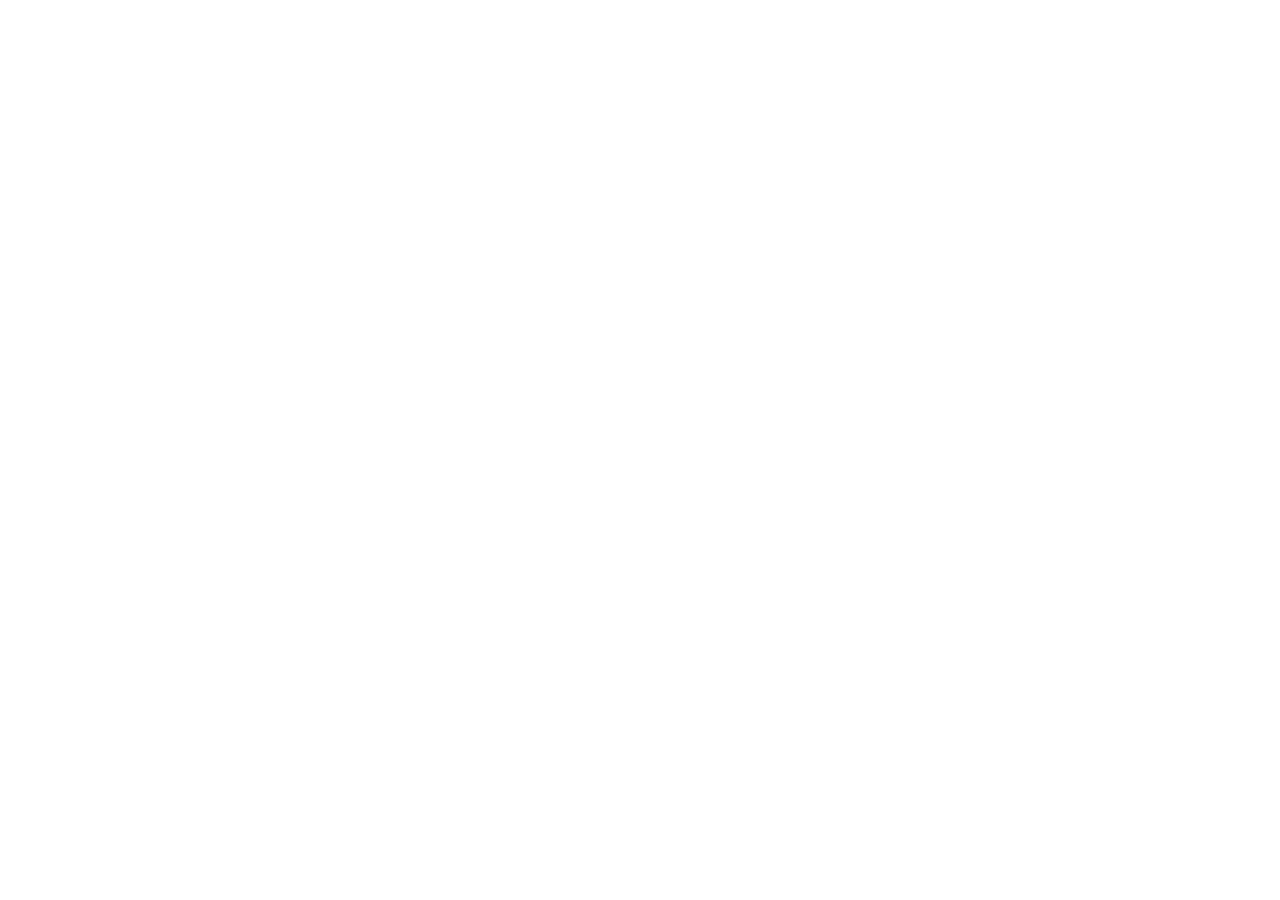
==== docs/lighthouse-escritorio.html @ 57a3fc46 "Avance 4: auditoría Lighthouse y correcciones - ROBLES BAILON LUISA FERNANDA" ====
<!--
@license
Copyright 2018 Google LLC
SPDX-License-Identifier: Apache-2.0
-->
<!doctype html>
<html lang="en">
<head>
  <meta charset="utf-8">
  <meta name="viewport" content="width=device-width, initial-scale=1, minimum-scale=1">
  <link rel="icon" href='data:image/svg+xml;utf8,<svg fill="none" xmlns="http://www.w3.org/2000/svg" viewBox="0 0 48 48"><path d="m14 7 10-7 10 7v10h5v7h-5l5 24H9l5-24H9v-7h5V7Z" fill="%23F63"/><path d="M31.561 24H14l-1.689 8.105L31.561 24ZM18.983 48H9l1.022-4.907L35.723 32.27l1.663 7.98L18.983 48Z" fill="%23FFA385"/><path fill="%23FF3" d="M20.5 10h7v7h-7z"/></svg>'>
  <title>Lighthouse Report</title>
  <style>body {margin: 0}</style>
</head>
<body>
  <noscript>Lighthouse report requires JavaScript. Please enable.</noscript>

  <div id="lh-log"></div>

  <script>window.__LIGHTHOUSE_JSON__ = {"lighthouseVersion":"12.8.2","requestedUrl":"https://robles-bailon-luisa-fernanda.github.io/neveria-luisa-pwa_robles-bailon-luisa-fernanda/","mainDocumentUrl":"https://robles-bailon-luisa-fernanda.github.io/neveria-luisa-pwa_robles-bailon-luisa-fernanda/","finalDisplayedUrl":"https://robles-bailon-luisa-fernanda.github.io/neveria-luisa-pwa_robles-bailon-luisa-fernanda/","finalUrl":"https://robles-bailon-luisa-fernanda.github.io/neveria-luisa-pwa_robles-bailon-luisa-fernanda/","fetchTime":"2026-10-28T23:24:10.893Z","gatherMode":"navigation","runWarnings":[],"userAgent":"Mozilla/5.0 (Windows NT 10.0; Win64; x64) AppleWebKit/537.36 (KHTML, like Gecko) HeadlessChrome/156.0.0.0 Safari/537.36","environment":{"networkUserAgent":"Mozilla/5.0 (Macintosh; Intel Mac OS X 10_15_7) AppleWebKit/537.36 (KHTML, like Gecko) Chrome/136.0.0.0 Safari/537.36","hostUserAgent":"Mozilla/5.0 (Windows NT 10.0; Win64; x64) AppleWebKit/537.36 (KHTML, like Gecko) HeadlessChrome/156.0.0.0 Safari/537.36","benchmarkIndex":1300.5,"credits":{"axe-core":"4.13.0"}},"audits":{"is-on-https":{"id":"is-on-https","title":"Uses HTTPS","description":"All sites should be protected with HTTPS, even ones that don't handle sensitive data. This includes avoiding [mixed content](https://developers.google.com/web/fundamentals/security/prevent-mixed-content/what-is-mixed-content), where some resources are loaded over HTTP despite the initial request being served over HTTPS. HTTPS prevents intruders from tampering with or passively listening in on the communications between your app and your users, and is a prerequisite for HTTP/2 and many new web platform APIs. [Learn more about HTTPS](https://developer.chrome.com/docs/lighthouse/pwa/is-on-https/).","score":1,"scoreDisplayMode":"binary","details":{"type":"table","headings":[{"key":"url","valueType":"url","label":"Insecure URL"},{"key":"resolution","valueType":"text","label":"Request Resolution"}],"items":[]}},"redirects-http":{"id":"redirects-http","title":"Redirects HTTP traffic to HTTPS","description":"Make sure that you redirect all HTTP traffic to HTTPS in order to enable secure web features for all your users. [Learn more](https://developer.chrome.com/docs/lighthouse/pwa/redirects-http/).","score":null,"scoreDisplayMode":"notApplicable"},"viewport":{"id":"viewport","title":"Has a `\u003cmeta name=\"viewport\">` tag with `width` or `initial-scale`","description":"A `\u003cmeta name=\"viewport\">` not only optimizes your app for mobile screen sizes, but also prevents [a 300 millisecond delay to user input](https://developer.chrome.com/blog/300ms-tap-delay-gone-away/). [Learn more about using the viewport meta tag](https://developer.chrome.com/docs/lighthouse/pwa/viewport/).","score":1,"scoreDisplayMode":"metricSavings","warnings":[],"metricSavings":{"INP":0},"details":{"type":"debugdata","viewportContent":"width=device-width, initial-scale=1"},"guidanceLevel":3},"first-contentful-paint":{"id":"first-contentful-paint","title":"First Contentful Paint","description":"First Contentful Paint marks the time at which the first text or image is painted. [Learn more about the First Contentful Paint metric](https://developer.chrome.com/docs/lighthouse/performance/first-contentful-paint/).","score":0.61,"scoreDisplayMode":"numeric","numericValue":1418.742,"numericUnit":"millisecond","displayValue":"1.4 s","scoringOptions":{"p10":934,"median":1600}},"largest-contentful-paint":{"id":"largest-contentful-paint","title":"Largest Contentful Paint","description":"Largest Contentful Paint marks the time at which the largest text or image is painted. [Learn more about the Largest Contentful Paint metric](https://developer.chrome.com/docs/lighthouse/performance/lighthouse-largest-contentful-paint/)","score":0.74,"scoreDisplayMode":"numeric","numericValue":1687.2379999999998,"numericUnit":"millisecond","displayValue":"1.7 s","scoringOptions":{"p10":1200,"median":2400}},"first-meaningful-paint":{"id":"first-meaningful-paint","title":"First Meaningful Paint","description":"First Meaningful Paint measures when the primary content of a page is visible. [Learn more about the First Meaningful Paint metric](https://developer.chrome.com/docs/lighthouse/performance/first-meaningful-paint/).","score":null,"scoreDisplayMode":"notApplicable"},"speed-index":{"id":"speed-index","title":"Speed Index","description":"Speed Index shows how quickly the contents of a page are visibly populated. [Learn more about the Speed Index metric](https://developer.chrome.com/docs/lighthouse/performance/speed-index/).","score":0.86,"scoreDisplayMode":"numeric","numericValue":1418.742,"numericUnit":"millisecond","displayValue":"1.4 s","scoringOptions":{"p10":1311,"median":2300}},"screenshot-thumbnails":{"id":"screenshot-thumbnails","title":"Screenshot Thumbnails","description":"This is what the load of your site looked like.","score":1,"scoreDisplayMode":"informative","details":{"type":"filmstrip","scale":5030,"items":[{"timing":629,"timestamp":28488604341,"data":"[data-uri]"},{"timing":1258,"timestamp":28489233091,"data":"[data-uri]"},{"timing":1886,"timestamp":28489861841,"data":"[data-uri]"},{"timing":2515,"timestamp":28490490591,"data":"[data-uri]"},{"timing":3144,"timestamp":28491119341,"data":"[data-uri]"},{"timing":3773,"timestamp":28491748091,"data":"[data-uri]"},{"timing":4401,"timestamp":28492376841,"data":"[data-uri]"},{"timing":5030,"timestamp":28493005591,"data":"[data-uri]"}]}},"final-screenshot":{"id":"final-screenshot","title":"Final Screenshot","description":"The last screenshot captured of the pageload.","score":1,"scoreDisplayMode":"informative","details":{"type":"screenshot","timing":5031,"timestamp":28493006477,"data":"[data-uri]"}},"total-blocking-time":{"id":"total-blocking-time","title":"Total Blocking Time","description":"Sum of all time periods between FCP and Time to Interactive, when task length exceeded 50ms, expressed in milliseconds. [Learn more about the Total Blocking Time metric](https://developer.chrome.com/docs/lighthouse/performance/lighthouse-total-blocking-time/).","score":1,"scoreDisplayMode":"numeric","numericValue":0,"numericUnit":"millisecond","displayValue":"0 ms","scoringOptions":{"p10":150,"median":350}},"max-potential-fid":{"id":"max-potential-fid","title":"Max Potential First Input Delay","description":"The maximum potential First Input Delay that your users could experience is the duration of the longest task. [Learn more about the Maximum Potential First Input Delay metric](https://developer.chrome.com/docs/lighthouse/performance/lighthouse-max-potential-fid/).","score":1,"scoreDisplayMode":"numeric","numericValue":19,"numericUnit":"millisecond","displayValue":"20 ms"},"cumulative-layout-shift":{"id":"cumulative-layout-shift","title":"Cumulative Layout Shift","description":"Cumulative Layout Shift measures the movement of visible elements within the viewport. [Learn more about the Cumulative Layout Shift metric](https://web.dev/articles/cls).","score":0.64,"scoreDisplayMode":"numeric","numericValue":0.1926389563025301,"numericUnit":"unitless","displayValue":"0.193","scoringOptions":{"p10":0.1,"median":0.25},"details":{"type":"debugdata","items":[{"cumulativeLayoutShiftMainFrame":0.1926389563025301,"newEngineResult":{"cumulativeLayoutShift":0.1926389563025301,"cumulativeLayoutShiftMainFrame":0.1926389563025301},"newEngineResultDiffered":false}]}},"errors-in-console":{"id":"errors-in-console","title":"No browser errors logged to the console","description":"Errors logged to the console indicate unresolved problems. They can come from network request failures and other browser concerns. [Learn more about this errors in console diagnostic audit](https://developer.chrome.com/docs/lighthouse/best-practices/errors-in-console/)","score":1,"scoreDisplayMode":"binary","details":{"type":"table","headings":[{"key":"sourceLocation","valueType":"source-location","label":"Source"},{"key":"description","valueType":"code","label":"Description"}],"items":[]}},"server-response-time":{"id":"server-response-time","title":"Initial server response time was short","description":"Keep the server response time for the main document short because all other requests depend on it. [Learn more about the Time to First Byte metric](https://developer.chrome.com/docs/lighthouse/performance/time-to-first-byte/).","score":1,"scoreDisplayMode":"metricSavings","numericValue":146.875,"numericUnit":"millisecond","displayValue":"Root document took 150 ms","metricSavings":{"FCP":50,"LCP":50},"details":{"type":"opportunity","headings":[{"key":"url","valueType":"url","label":"URL"},{"key":"responseTime","valueType":"timespanMs","label":"Time Spent"}],"items":[{"url":"https://robles-bailon-luisa-fernanda.github.io/neveria-luisa-pwa_robles-bailon-luisa-fernanda/","responseTime":146.875}],"overallSavingsMs":46.875},"guidanceLevel":1},"interactive":{"id":"interactive","title":"Time to Interactive","description":"Time to Interactive is the amount of time it takes for the page to become fully interactive. [Learn more about the Time to Interactive metric](https://developer.chrome.com/docs/lighthouse/performance/interactive/).","score":0.98,"scoreDisplayMode":"numeric","numericValue":1687.2379999999998,"numericUnit":"millisecond","displayValue":"1.7 s"},"user-timings":{"id":"user-timings","title":"User Timing marks and measures","description":"Consider instrumenting your app with the User Timing API to measure your app's real-world performance during key user experiences. [Learn more about User Timing marks](https://developer.chrome.com/docs/lighthouse/performance/user-timings/).","score":null,"scoreDisplayMode":"notApplicable","details":{"type":"table","headings":[{"key":"name","valueType":"text","label":"Name"},{"key":"timingType","valueType":"text","label":"Type"},{"key":"startTime","valueType":"ms","granularity":0.01,"label":"Start Time"},{"key":"duration","valueType":"ms","granularity":0.01,"label":"Duration"}],"items":[]},"guidanceLevel":2},"critical-request-chains":{"id":"critical-request-chains","title":"Avoid chaining critical requests","description":"The Critical Request Chains below show you what resources are loaded with a high priority. Consider reducing the length of chains, reducing the download size of resources, or deferring the download of unnecessary resources to improve page load. [Learn how to avoid chaining critical requests](https://developer.chrome.com/docs/lighthouse/performance/critical-request-chains/).","score":1,"scoreDisplayMode":"informative","displayValue":"13 chains found","details":{"type":"criticalrequestchain","chains":{"E67D72A6DFAA13DFDB7519A2F3E2EC8C":{"request":{"url":"https://robles-bailon-luisa-fernanda.github.io/neveria-luisa-pwa_robles-bailon-luisa-fernanda/","startTime":28487.97895,"endTime":28488.237763,"responseReceivedTime":28488.236908,"transferSize":2407},"children":{"23740.2":{"request":{"url":"https://fonts.googleapis.com/css2?family=Poppins:wght@400;600;700&family=Shrikhand&display=swap","startTime":28488.249324,"endTime":28488.492218,"responseReceivedTime":28488.491553,"transferSize":1124},"children":{"23740.31":{"request":{"url":"https://fonts.gstatic.com/s/shrikhand/v17/a8IbNovtLWfR7T7bMJwrA4KR8TtctQ.woff2","startTime":28488.873361,"endTime":28489.050245,"responseReceivedTime":28489.047141000003,"transferSize":15763}},"23740.25":{"request":{"url":"https://fonts.gstatic.com/s/poppins/v24/pxiByp8kv8JHgFVrLEj6Z1xlFd2JQEk.woff2","startTime":28488.878698,"endTime":28489.050538,"responseReceivedTime":28489.047458,"transferSize":8019}},"23740.22":{"request":{"url":"https://fonts.gstatic.com/s/poppins/v24/pxiEyp8kv8JHgFVrJJfecnFHGPc.woff2","startTime":28488.880102,"endTime":28489.04641,"responseReceivedTime":28488.927835,"transferSize":7927}},"23740.28":{"request":{"url":"https://fonts.gstatic.com/s/poppins/v24/pxiByp8kv8JHgFVrLCz7Z1xlFd2JQEk.woff2","startTime":28488.881274,"endTime":28489.047915,"responseReceivedTime":28489.046664,"transferSize":7875}}}},"23740.3":{"request":{"url":"https://robles-bailon-luisa-fernanda.github.io/neveria-luisa-pwa_robles-bailon-luisa-fernanda/css/estilos.css","startTime":28488.26092,"endTime":28488.411052,"responseReceivedTime":28488.403085,"transferSize":3184}},"23740.4":{"request":{"url":"https://cdnjs.cloudflare.com/ajax/libs/leaflet/1.9.4/leaflet.min.css","startTime":28488.261354,"endTime":28488.717289,"responseReceivedTime":28488.716049999995,"transferSize":2913}},"23740.19":{"request":{"url":"https://robles-bailon-luisa-fernanda.github.io/neveria-luisa-pwa_robles-bailon-luisa-fernanda/manifest.json","startTime":28488.498477,"endTime":28488.692613,"responseReceivedTime":28488.688100000003,"transferSize":776}},"23740.7":{"request":{"url":"https://robles-bailon-luisa-fernanda.github.io/neveria-luisa-pwa_robles-bailon-luisa-fernanda/js/carrito.js","startTime":28488.26205,"endTime":28488.385618,"responseReceivedTime":28488.383927000003,"transferSize":1599}},"23740.8":{"request":{"url":"https://robles-bailon-luisa-fernanda.github.io/neveria-luisa-pwa_robles-bailon-luisa-fernanda/js/csr.js","startTime":28488.38792,"endTime":28488.515239,"responseReceivedTime":28488.514321000002,"transferSize":1337}},"23740.9":{"request":{"url":"https://robles-bailon-luisa-fernanda.github.io/neveria-luisa-pwa_robles-bailon-luisa-fernanda/js/notificaciones.js","startTime":28488.497303,"endTime":28488.620047,"responseReceivedTime":28488.619408,"transferSize":751}},"23740.10":{"request":{"url":"https://cdnjs.cloudflare.com/ajax/libs/leaflet/1.9.4/leaflet.min.js","startTime":28488.497613,"endTime":28488.761098,"responseReceivedTime":28488.71651,"transferSize":37496}},"23740.11":{"request":{"url":"https://robles-bailon-luisa-fernanda.github.io/neveria-luisa-pwa_robles-bailon-luisa-fernanda/js/geolocalizacion.js","startTime":28488.49782,"endTime":28488.642956,"responseReceivedTime":28488.642123,"transferSize":2121}},"23740.12":{"request":{"url":"https://robles-bailon-luisa-fernanda.github.io/neveria-luisa-pwa_robles-bailon-luisa-fernanda/js/app.js","startTime":28488.498041,"endTime":28488.616045,"responseReceivedTime":28488.612286999996,"transferSize":501}}}}},"longestChain":{"duration":1071.5879999995232,"length":3,"transferSize":8019}},"guidanceLevel":1},"redirects":{"id":"redirects","title":"Avoid multiple page redirects","description":"Redirects introduce additional delays before the page can be loaded. [Learn how to avoid page redirects](https://developer.chrome.com/docs/lighthouse/performance/redirects/).","score":1,"scoreDisplayMode":"metricSavings","numericValue":0,"numericUnit":"millisecond","displayValue":"","metricSavings":{"LCP":0,"FCP":0},"details":{"type":"opportunity","headings":[],"items":[],"overallSavingsMs":0},"guidanceLevel":2},"image-aspect-ratio":{"id":"image-aspect-ratio","title":"Displays images with correct aspect ratio","description":"Image display dimensions should match natural aspect ratio. [Learn more about image aspect ratio](https://developer.chrome.com/docs/lighthouse/best-practices/image-aspect-ratio/).","score":1,"scoreDisplayMode":"binary","details":{"type":"table","headings":[{"key":"node","valueType":"node","label":""},{"key":"url","valueType":"url","label":"URL"},{"key":"displayedAspectRatio","valueType":"text","label":"Aspect Ratio (Displayed)"},{"key":"actualAspectRatio","valueType":"text","label":"Aspect Ratio (Actual)"}],"items":[]}},"image-size-responsive":{"id":"image-size-responsive","title":"Serves images with appropriate resolution","description":"Image natural dimensions should be proportional to the display size and the pixel ratio to maximize image clarity. [Learn how to provide responsive images](https://web.dev/articles/serve-responsive-images).","score":1,"scoreDisplayMode":"binary","details":{"type":"table","headings":[{"key":"node","valueType":"node","label":""},{"key":"url","valueType":"url","label":"URL"},{"key":"displayedSize","valueType":"text","label":"Displayed size"},{"key":"actualSize","valueType":"text","label":"Actual size"},{"key":"expectedSize","valueType":"text","label":"Expected size"}],"items":[]}},"deprecations":{"id":"deprecations","title":"Avoids deprecated APIs","description":"Deprecated APIs will eventually be removed from the browser. [Learn more about deprecated APIs](https://developer.chrome.com/docs/lighthouse/best-practices/deprecations/).","score":1,"scoreDisplayMode":"binary","details":{"type":"table","headings":[{"key":"value","valueType":"text","label":"Deprecation / Warning"},{"key":"source","valueType":"source-location","label":"Source"}],"items":[]}},"third-party-cookies":{"id":"third-party-cookies","title":"Avoids third-party cookies","description":"Third-party cookies may be blocked in some contexts. [Learn more about preparing for third-party cookie restrictions](https://privacysandbox.google.com/cookies/prepare/overview).","score":1,"scoreDisplayMode":"binary","details":{"type":"table","headings":[{"key":"name","valueType":"text","label":"Name"},{"key":"url","valueType":"url","label":"URL"}],"items":[]}},"mainthread-work-breakdown":{"id":"mainthread-work-breakdown","title":"Minimizes main-thread work","description":"Consider reducing the time spent parsing, compiling and executing JS. You may find delivering smaller JS payloads helps with this. [Learn how to minimize main-thread work](https://developer.chrome.com/docs/lighthouse/performance/mainthread-work-breakdown/)","score":1,"scoreDisplayMode":"metricSavings","numericValue":418.40699999999975,"numericUnit":"millisecond","displayValue":"0.4 s","metricSavings":{"TBT":0},"details":{"type":"table","headings":[{"key":"groupLabel","valueType":"text","label":"Category"},{"key":"duration","valueType":"ms","granularity":1,"label":"Time Spent"}],"items":[{"group":"styleLayout","groupLabel":"Style & Layout","duration":196.74300000000005},{"group":"other","groupLabel":"Other","duration":159.54799999999972},{"group":"scriptEvaluation","groupLabel":"Script Evaluation","duration":25.877999999999997},{"group":"paintCompositeRender","groupLabel":"Rendering","duration":21.986000000000015},{"group":"scriptParseCompile","groupLabel":"Script Parsing & Compilation","duration":8.508000000000001},{"group":"parseHTML","groupLabel":"Parse HTML & CSS","duration":5.7440000000000015}],"sortedBy":["duration"]},"guidanceLevel":1},"bootup-time":{"id":"bootup-time","title":"JavaScript execution time","description":"Consider reducing the time spent parsing, compiling, and executing JS. You may find delivering smaller JS payloads helps with this. [Learn how to reduce Javascript execution time](https://developer.chrome.com/docs/lighthouse/performance/bootup-time/).","score":1,"scoreDisplayMode":"metricSavings","numericValue":9.807999999999998,"numericUnit":"millisecond","displayValue":"0.0 s","metricSavings":{"TBT":0},"details":{"type":"table","headings":[{"key":"url","valueType":"url","label":"URL"},{"key":"total","granularity":1,"valueType":"ms","label":"Total CPU Time"},{"key":"scripting","granularity":1,"valueType":"ms","label":"Script Evaluation"},{"key":"scriptParseCompile","granularity":1,"valueType":"ms","label":"Script Parse"}],"items":[{"url":"https://robles-bailon-luisa-fernanda.github.io/neveria-luisa-pwa_robles-bailon-luisa-fernanda/","total":262.8,"scripting":5.6869999999999985,"scriptParseCompile":0.8290000000000001},{"url":"Unattributable","total":125.7830000000007,"scripting":3.2919999999999994,"scriptParseCompile":0}],"summary":{"wastedMs":9.807999999999998},"sortedBy":["total"]},"guidanceLevel":1},"uses-rel-preconnect":{"id":"uses-rel-preconnect","title":"Preconnect to required origins","description":"Consider adding `preconnect` or `dns-prefetch` resource hints to establish early connections to important third-party origins. [Learn how to preconnect to required origins](https://developer.chrome.com/docs/lighthouse/performance/uses-rel-preconnect/).","score":1,"scoreDisplayMode":"metricSavings","warnings":[],"metricSavings":{"LCP":0,"FCP":0},"guidanceLevel":3},"font-display":{"id":"font-display","title":"All text remains visible during webfont loads","description":"Leverage the `font-display` CSS feature to ensure text is user-visible while webfonts are loading. [Learn more about `font-display`](https://developer.chrome.com/docs/lighthouse/performance/font-display/).","score":1,"scoreDisplayMode":"metricSavings","warnings":["Lighthouse was unable to automatically check the `font-display` values for the origin https://fonts.gstatic.com."],"details":{"type":"table","headings":[{"key":"url","valueType":"url","label":"URL"},{"key":"wastedMs","valueType":"ms","label":"Est Savings"}],"items":[]},"guidanceLevel":3},"diagnostics":{"id":"diagnostics","title":"Diagnostics","description":"Collection of useful page vitals.","score":1,"scoreDisplayMode":"informative","details":{"type":"debugdata","items":[{"numRequests":34,"numScripts":6,"numStylesheets":3,"numFonts":4,"numTasks":1214,"numTasksOver10ms":7,"numTasksOver25ms":2,"numTasksOver50ms":1,"numTasksOver100ms":1,"numTasksOver500ms":0,"rtt":0,"throughput":9353709.74346752,"maxRtt":209.49599999999998,"maxServerLatency":264.275,"totalByteWeight":2060275,"totalTaskTime":418.4069999999976,"mainDocumentTransferSize":2407}]}},"network-requests":{"id":"network-requests","title":"Network Requests","description":"Lists the network requests that were made during page load.","score":1,"scoreDisplayMode":"informative","details":{"type":"table","headings":[{"key":"url","valueType":"url","label":"URL"},{"key":"protocol","valueType":"text","label":"Protocol"},{"key":"networkRequestTime","valueType":"ms","granularity":1,"label":"Network Request Time"},{"key":"networkEndTime","valueType":"ms","granularity":1,"label":"Network End Time"},{"key":"transferSize","valueType":"bytes","displayUnit":"kb","granularity":1,"label":"Transfer Size"},{"key":"resourceSize","valueType":"bytes","displayUnit":"kb","granularity":1,"label":"Resource Size"},{"key":"statusCode","valueType":"text","label":"Status Code"},{"key":"mimeType","valueType":"text","label":"MIME Type"},{"key":"resourceType","valueType":"text","label":"Resource Type"}],"items":[{"url":"https://robles-bailon-luisa-fernanda.github.io/neveria-luisa-pwa_robles-bailon-luisa-fernanda/","sessionTargetType":"page","protocol":"h2","rendererStartTime":0,"networkRequestTime":1.8980000019073486,"networkEndTime":260.7110000029206,"finished":true,"transferSize":2407,"resourceSize":5082,"statusCode":200,"mimeType":"text/html","resourceType":"Document","priority":"VeryHigh","experimentalFromMainFrame":true,"entity":"GitHub"},{"url":"https://fonts.googleapis.com/css2?family=Poppins:wght@400;600;700&family=Shrikhand&display=swap","sessionTargetType":"page","protocol":"h2","rendererStartTime":269.83799999952316,"networkRequestTime":272.2720000036061,"networkEndTime":515.1660000011325,"finished":true,"transferSize":1124,"resourceSize":4873,"statusCode":200,"mimeType":"text/css","resourceType":"Stylesheet","priority":"VeryHigh","experimentalFromMainFrame":true,"entity":"Google Fonts"},{"url":"https://robles-bailon-luisa-fernanda.github.io/neveria-luisa-pwa_robles-bailon-luisa-fernanda/css/estilos.css","sessionTargetType":"page","protocol":"h2","rendererStartTime":270.39800000190735,"networkRequestTime":283.86800000444055,"networkEndTime":434.0000000037253,"finished":true,"transferSize":3184,"resourceSize":10096,"statusCode":200,"mimeType":"text/css","resourceType":"Stylesheet","priority":"VeryHigh","experimentalFromMainFrame":true,"entity":"GitHub"},{"url":"https://cdnjs.cloudflare.com/ajax/libs/leaflet/1.9.4/leaflet.min.css","sessionTargetType":"page","protocol":"h3","rendererStartTime":270.6270000040531,"networkRequestTime":284.3020000010729,"networkEndTime":740.2370000034571,"finished":true,"transferSize":2913,"resourceSize":10879,"statusCode":200,"mimeType":"text/css","resourceType":"Stylesheet","priority":"VeryHigh","experimentalFromMainFrame":true,"entity":"Cloudflare CDN"},{"url":"https://robles-bailon-luisa-fernanda.github.io/neveria-luisa-pwa_robles-bailon-luisa-fernanda/icons/logo.png","sessionTargetType":"page","protocol":"h2","rendererStartTime":271.0330000035465,"networkRequestTime":284.6410000026226,"networkEndTime":528.8560000024736,"finished":true,"transferSize":104044,"resourceSize":103838,"statusCode":200,"mimeType":"image/png","resourceType":"Image","priority":"Medium","experimentalFromMainFrame":true,"entity":"GitHub"},{"url":"https://robles-bailon-luisa-fernanda.github.io/neveria-luisa-pwa_robles-bailon-luisa-fernanda/js/carrito.js","sessionTargetType":"page","protocol":"h2","rendererStartTime":271.36200000345707,"networkRequestTime":284.99800000339746,"networkEndTime":408.56600000336766,"finished":true,"transferSize":1599,"resourceSize":4000,"statusCode":200,"mimeType":"application/javascript","resourceType":"Script","priority":"Medium","experimentalFromMainFrame":true,"entity":"GitHub"},{"url":"https://robles-bailon-luisa-fernanda.github.io/neveria-luisa-pwa_robles-bailon-luisa-fernanda/js/csr.js","sessionTargetType":"page","protocol":"h2","rendererStartTime":271.527000002563,"networkRequestTime":410.86800000444055,"networkEndTime":538.187000002712,"finished":true,"transferSize":1337,"resourceSize":2278,"statusCode":200,"mimeType":"application/javascript","resourceType":"Script","priority":"Medium","experimentalFromMainFrame":true,"entity":"GitHub"},{"url":"https://robles-bailon-luisa-fernanda.github.io/neveria-luisa-pwa_robles-bailon-luisa-fernanda/js/notificaciones.js","sessionTargetType":"page","protocol":"h2","rendererStartTime":271.6390000022948,"networkRequestTime":520.2510000020266,"networkEndTime":642.9950000047684,"finished":true,"transferSize":751,"resourceSize":1453,"statusCode":200,"mimeType":"application/javascript","resourceType":"Script","priority":"Medium","experimentalFromMainFrame":true,"entity":"GitHub"},{"url":"https://cdnjs.cloudflare.com/ajax/libs/leaflet/1.9.4/leaflet.min.js","sessionTargetType":"page","protocol":"h3","rendererStartTime":271.77300000190735,"networkRequestTime":520.5610000006855,"networkEndTime":784.0460000000894,"finished":true,"transferSize":37496,"resourceSize":147171,"statusCode":200,"mimeType":"application/javascript","resourceType":"Script","priority":"Medium","experimentalFromMainFrame":true,"entity":"Cloudflare CDN"},{"url":"https://robles-bailon-luisa-fernanda.github.io/neveria-luisa-pwa_robles-bailon-luisa-fernanda/js/geolocalizacion.js","sessionTargetType":"page","protocol":"h2","rendererStartTime":271.90900000557303,"networkRequestTime":520.7680000029504,"networkEndTime":665.9040000028908,"finished":true,"transferSize":2121,"resourceSize":4735,"statusCode":200,"mimeType":"application/javascript","resourceType":"Script","priority":"Medium","experimentalFromMainFrame":true,"entity":"GitHub"},{"url":"https://robles-bailon-luisa-fernanda.github.io/neveria-luisa-pwa_robles-bailon-luisa-fernanda/js/app.js","sessionTargetType":"page","protocol":"h2","rendererStartTime":272.0440000034869,"networkRequestTime":520.9890000000596,"networkEndTime":638.9930000007153,"finished":true,"transferSize":501,"resourceSize":669,"statusCode":200,"mimeType":"application/javascript","resourceType":"Script","priority":"Medium","experimentalFromMainFrame":true,"entity":"GitHub"},{"url":"https://robles-bailon-luisa-fernanda.github.io/neveria-luisa-pwa_robles-bailon-luisa-fernanda/manifest.json","sessionTargetType":"page","protocol":"h2","rendererStartTime":520.7640000022948,"networkRequestTime":521.4250000044703,"networkEndTime":715.5610000006855,"finished":true,"transferSize":776,"resourceSize":746,"statusCode":200,"mimeType":"application/json","resourceType":"Manifest","priority":"Medium","experimentalFromMainFrame":true,"entity":"GitHub"},{"url":"https://fonts.gstatic.com/s/shrikhand/v17/a8IbNovtLWfR7T7bMJwrA4KR8TtctQ.woff2","sessionTargetType":"page","protocol":"h3","rendererStartTime":747.5660000033677,"networkRequestTime":896.3090000040829,"networkEndTime":1073.1929999999702,"finished":true,"transferSize":15763,"resourceSize":15736,"statusCode":200,"mimeType":"font/woff2","resourceType":"Font","priority":"VeryHigh","experimentalFromMainFrame":true,"entity":"Google Fonts"},{"url":"https://fonts.gstatic.com/s/poppins/v24/pxiByp8kv8JHgFVrLEj6Z1xlFd2JQEk.woff2","sessionTargetType":"page","protocol":"h3","rendererStartTime":747.7260000035167,"networkRequestTime":901.6460000015795,"networkEndTime":1073.4860000014305,"finished":true,"transferSize":8019,"resourceSize":7992,"statusCode":200,"mimeType":"font/woff2","resourceType":"Font","priority":"VeryHigh","experimentalFromMainFrame":true,"entity":"Google Fonts"},{"url":"https://fonts.gstatic.com/s/poppins/v24/pxiEyp8kv8JHgFVrJJfecnFHGPc.woff2","sessionTargetType":"page","protocol":"h3","rendererStartTime":748.0480000041425,"networkRequestTime":903.0500000007451,"networkEndTime":1069.3580000028014,"finished":true,"transferSize":7927,"resourceSize":7900,"statusCode":200,"mimeType":"font/woff2","resourceType":"Font","priority":"VeryHigh","experimentalFromMainFrame":true,"entity":"Google Fonts"},{"url":"https://fonts.gstatic.com/s/poppins/v24/pxiByp8kv8JHgFVrLCz7Z1xlFd2JQEk.woff2","sessionTargetType":"page","protocol":"h3","rendererStartTime":748.3010000027716,"networkRequestTime":904.222000002861,"networkEndTime":1070.8630000017583,"finished":true,"transferSize":7875,"resourceSize":7848,"statusCode":200,"mimeType":"font/woff2","resourceType":"Font","priority":"VeryHigh","experimentalFromMainFrame":true,"entity":"Google Fonts"},{"url":"https://robles-bailon-luisa-fernanda.github.io/neveria-luisa-pwa_robles-bailon-luisa-fernanda/catalogo.json","sessionTargetType":"page","protocol":"h2","rendererStartTime":914.0900000035763,"networkRequestTime":915.0920000039041,"networkEndTime":1055.059000004083,"finished":true,"transferSize":847,"resourceSize":2331,"statusCode":200,"mimeType":"application/json","resourceType":"Fetch","priority":"High","experimentalFromMainFrame":true,"entity":"GitHub"},{"url":"https://robles-bailon-luisa-fernanda.github.io/neveria-luisa-pwa_robles-bailon-luisa-fernanda/icons/icon.svg","sessionTargetType":"page","protocol":"h2","rendererStartTime":1114.4240000024438,"networkRequestTime":1115.0680000036955,"networkEndTime":1359.367000002414,"finished":true,"transferSize":97443,"resourceSize":134474,"statusCode":200,"mimeType":"image/svg+xml","resourceType":"Other","priority":"High","experimentalFromMainFrame":true,"entity":"GitHub"},{"url":"https://robles-bailon-luisa-fernanda.github.io/neveria-luisa-pwa_robles-bailon-luisa-fernanda/icons/icon.svg","sessionTargetType":"page","protocol":"h2","rendererStartTime":1117.652000002563,"networkRequestTime":1118.2500000037253,"networkEndTime":1359.8010000027716,"finished":true,"transferSize":0,"resourceSize":134474,"statusCode":200,"mimeType":"image/svg+xml","resourceType":"Other","priority":"High","experimentalFromMainFrame":true,"entity":"GitHub"},{"url":"https://robles-bailon-luisa-fernanda.github.io/neveria-luisa-pwa_robles-bailon-luisa-fernanda/img/limon.jpg","sessionTargetType":"page","protocol":"h2","rendererStartTime":1251.78900000453,"networkRequestTime":1252.4640000015497,"networkEndTime":1915.692000001669,"finished":true,"transferSize":88924,"resourceSize":88613,"statusCode":200,"mimeType":"image/jpeg","resourceType":"Image","priority":"High","experimentalFromMainFrame":true,"entity":"GitHub"},{"url":"https://robles-bailon-luisa-fernanda.github.io/neveria-luisa-pwa_robles-bailon-luisa-fernanda/img/mango.jpg","sessionTargetType":"page","protocol":"h2","rendererStartTime":1251.9830000028014,"networkRequestTime":1252.7960000000894,"networkEndTime":1692.6960000023246,"finished":true,"transferSize":80063,"resourceSize":79857,"statusCode":200,"mimeType":"image/jpeg","resourceType":"Image","priority":"High","experimentalFromMainFrame":true,"entity":"GitHub"},{"url":"https://robles-bailon-luisa-fernanda.github.io/neveria-luisa-pwa_robles-bailon-luisa-fernanda/img/guanabana.jpg","sessionTargetType":"page","protocol":"h2","rendererStartTime":1252.277000002563,"networkRequestTime":1253.024000003934,"networkEndTime":2084.53900000453,"finished":true,"transferSize":54620,"resourceSize":54417,"statusCode":200,"mimeType":"image/jpeg","resourceType":"Image","priority":"High","experimentalFromMainFrame":true,"entity":"GitHub"},{"url":"https://robles-bailon-luisa-fernanda.github.io/neveria-luisa-pwa_robles-bailon-luisa-fernanda/img/queso-zarzamora.jpg","sessionTargetType":"page","protocol":"h2","rendererStartTime":1252.4310000017285,"networkRequestTime":1254.4160000048578,"networkEndTime":1843.0730000026524,"finished":true,"transferSize":44247,"resourceSize":44061,"statusCode":200,"mimeType":"image/jpeg","resourceType":"Image","priority":"High","experimentalFromMainFrame":true,"entity":"GitHub"},{"url":"https://robles-bailon-luisa-fernanda.github.io/neveria-luisa-pwa_robles-bailon-luisa-fernanda/img/coco.jpg","sessionTargetType":"page","protocol":"h2","rendererStartTime":1252.5610000006855,"networkRequestTime":1254.6990000009537,"networkEndTime":2136.040000002831,"finished":true,"transferSize":153218,"resourceSize":152870,"statusCode":200,"mimeType":"image/jpeg","resourceType":"Image","priority":"High","experimentalFromMainFrame":true,"entity":"GitHub"},{"url":"https://robles-bailon-luisa-fernanda.github.io/neveria-luisa-pwa_robles-bailon-luisa-fernanda/img/fresa-crema.jpg","sessionTargetType":"page","protocol":"h2","rendererStartTime":1252.6950000040233,"networkRequestTime":1254.9390000030398,"networkEndTime":2150.7350000031292,"finished":true,"transferSize":116134,"resourceSize":115797,"statusCode":200,"mimeType":"image/jpeg","resourceType":"Image","priority":"Low","experimentalFromMainFrame":true,"entity":"GitHub"},{"url":"https://robles-bailon-luisa-fernanda.github.io/neveria-luisa-pwa_robles-bailon-luisa-fernanda/img/pepino-chile.jpg","sessionTargetType":"page","protocol":"h2","rendererStartTime":1252.8760000020266,"networkRequestTime":1256.4190000034869,"networkEndTime":2212.990000002086,"finished":true,"transferSize":92895,"resourceSize":92671,"statusCode":200,"mimeType":"image/jpeg","resourceType":"Image","priority":"Low","experimentalFromMainFrame":true,"entity":"GitHub"},{"url":"https://robles-bailon-luisa-fernanda.github.io/neveria-luisa-pwa_robles-bailon-luisa-fernanda/img/nuez.jpg","sessionTargetType":"page","protocol":"h2","rendererStartTime":1253.0600000023842,"networkRequestTime":1256.714000005275,"networkEndTime":2646.495000001043,"finished":true,"transferSize":305521,"resourceSize":305179,"statusCode":200,"mimeType":"image/jpeg","resourceType":"Image","priority":"Low","experimentalFromMainFrame":true,"entity":"GitHub"},{"url":"https://robles-bailon-luisa-fernanda.github.io/neveria-luisa-pwa_robles-bailon-luisa-fernanda/img/chocolate-rellena.jpg","sessionTargetType":"page","protocol":"h2","rendererStartTime":1253.2520000040531,"networkRequestTime":1257.4560000039637,"networkEndTime":2398.419000003487,"finished":true,"transferSize":101615,"resourceSize":101391,"statusCode":200,"mimeType":"image/jpeg","resourceType":"Image","priority":"Low","experimentalFromMainFrame":true,"entity":"GitHub"},{"url":"https://robles-bailon-luisa-fernanda.github.io/neveria-luisa-pwa_robles-bailon-luisa-fernanda/img/paleta-mangonada.jpg","sessionTargetType":"page","protocol":"h2","rendererStartTime":1253.3900000043213,"networkRequestTime":1258.440000001341,"networkEndTime":2577.559000004083,"finished":true,"transferSize":80714,"resourceSize":80454,"statusCode":200,"mimeType":"image/jpeg","resourceType":"Image","priority":"Low","experimentalFromMainFrame":true,"entity":"GitHub"},{"url":"https://robles-bailon-luisa-fernanda.github.io/neveria-luisa-pwa_robles-bailon-luisa-fernanda/img/banana-split.jpg","sessionTargetType":"page","protocol":"h2","rendererStartTime":1253.5360000021756,"networkRequestTime":1258.6910000033677,"networkEndTime":2686.9840000011027,"finished":true,"transferSize":120423,"resourceSize":120136,"statusCode":200,"mimeType":"image/jpeg","resourceType":"Image","priority":"Low","experimentalFromMainFrame":true,"entity":"GitHub"},{"url":"https://robles-bailon-luisa-fernanda.github.io/neveria-luisa-pwa_robles-bailon-luisa-fernanda/img/mangonada-vaso.jpg","sessionTargetType":"page","protocol":"h2","rendererStartTime":1253.6510000042617,"networkRequestTime":1259.6190000027418,"networkEndTime":1714.4400000050664,"finished":true,"transferSize":162741,"resourceSize":162501,"statusCode":200,"mimeType":"image/jpeg","resourceType":"Image","priority":"Low","experimentalFromMainFrame":true,"entity":"GitHub"},{"url":"https://robles-bailon-luisa-fernanda.github.io/neveria-luisa-pwa_robles-bailon-luisa-fernanda/img/raspado-tamarindo.jpg","sessionTargetType":"page","protocol":"h2","rendererStartTime":1253.7800000049174,"networkRequestTime":1259.949000004679,"networkEndTime":2803.0280000045896,"finished":true,"transferSize":105680,"resourceSize":105401,"statusCode":200,"mimeType":"image/jpeg","resourceType":"Image","priority":"Low","experimentalFromMainFrame":true,"entity":"GitHub"},{"url":"https://robles-bailon-luisa-fernanda.github.io/neveria-luisa-pwa_robles-bailon-luisa-fernanda/img/malteada.jpg","sessionTargetType":"page","protocol":"h2","rendererStartTime":1253.925000000745,"networkRequestTime":1260.9260000027716,"networkEndTime":2850.3350000046194,"finished":true,"transferSize":144216,"resourceSize":143966,"statusCode":200,"mimeType":"image/jpeg","resourceType":"Image","priority":"Low","experimentalFromMainFrame":true,"entity":"GitHub"},{"url":"https://robles-bailon-luisa-fernanda.github.io/neveria-luisa-pwa_robles-bailon-luisa-fernanda/img/cono-doble.jpg","sessionTargetType":"page","protocol":"h2","rendererStartTime":1254.0600000023842,"networkRequestTime":1261.2980000041425,"networkEndTime":1798.292000003159,"finished":true,"transferSize":113137,"resourceSize":112858,"statusCode":200,"mimeType":"image/jpeg","resourceType":"Image","priority":"Low","experimentalFromMainFrame":true,"entity":"GitHub"}],"debugData":{"type":"debugdata","networkStartTimeTs":28487977051.999996,"initiators":[{"type":"parser","url":"https://robles-bailon-luisa-fernanda.github.io/neveria-luisa-pwa_robles-bailon-luisa-fernanda/","lineNumber":11,"columnNumber":128},{"type":"parser","url":"https://robles-bailon-luisa-fernanda.github.io/neveria-luisa-pwa_robles-bailon-luisa-fernanda/","lineNumber":15,"columnNumber":48},{"type":"parser","url":"https://robles-bailon-luisa-fernanda.github.io/neveria-luisa-pwa_robles-bailon-luisa-fernanda/","lineNumber":18,"columnNumber":101},{"type":"parser","url":"https://robles-bailon-luisa-fernanda.github.io/neveria-luisa-pwa_robles-bailon-luisa-fernanda/","lineNumber":22,"columnNumber":90},{"type":"parser","url":"https://robles-bailon-luisa-fernanda.github.io/neveria-luisa-pwa_robles-bailon-luisa-fernanda/","lineNumber":66,"columnNumber":30},{"type":"parser","url":"https://robles-bailon-luisa-fernanda.github.io/neveria-luisa-pwa_robles-bailon-luisa-fernanda/","lineNumber":67,"columnNumber":26},{"type":"parser","url":"https://robles-bailon-luisa-fernanda.github.io/neveria-luisa-pwa_robles-bailon-luisa-fernanda/","lineNumber":68,"columnNumber":37},{"type":"parser","url":"https://robles-bailon-luisa-fernanda.github.io/neveria-luisa-pwa_robles-bailon-luisa-fernanda/","lineNumber":69,"columnNumber":84},{"type":"parser","url":"https://robles-bailon-luisa-fernanda.github.io/neveria-luisa-pwa_robles-bailon-luisa-fernanda/","lineNumber":70,"columnNumber":38},{"type":"parser","url":"https://robles-bailon-luisa-fernanda.github.io/neveria-luisa-pwa_robles-bailon-luisa-fernanda/","lineNumber":71,"columnNumber":26},{"type":"parser","url":"https://robles-bailon-luisa-fernanda.github.io/neveria-luisa-pwa_robles-bailon-luisa-fernanda/","lineNumber":66,"columnNumber":39},{"type":"parser","url":"https://fonts.googleapis.com/css2?family=Poppins:wght@400;600;700&family=Shrikhand&display=swap"},{"type":"parser","url":"https://fonts.googleapis.com/css2?family=Poppins:wght@400;600;700&family=Shrikhand&display=swap"},{"type":"parser","url":"https://fonts.googleapis.com/css2?family=Poppins:wght@400;600;700&family=Shrikhand&display=swap"},{"type":"parser","url":"https://fonts.googleapis.com/css2?family=Poppins:wght@400;600;700&family=Shrikhand&display=swap"}]}}},"network-rtt":{"id":"network-rtt","title":"Network Round Trip Times","description":"Network round trip times (RTT) have a large impact on performance. If the RTT to an origin is high, it's an indication that servers closer to the user could improve performance. [Learn more about the Round Trip Time](https://hpbn.co/primer-on-latency-and-bandwidth/).","score":1,"scoreDisplayMode":"informative","numericValue":209.49599999999998,"numericUnit":"millisecond","displayValue":"210 ms","details":{"type":"table","headings":[{"key":"origin","valueType":"text","label":"URL"},{"key":"rtt","valueType":"ms","granularity":1,"label":"Time Spent"}],"items":[{"origin":"https://cdnjs.cloudflare.com","rtt":209.49599999999998},{"origin":"https://fonts.googleapis.com","rtt":39.660000000000004},{"origin":"https://robles-bailon-luisa-fernanda.github.io","rtt":31.993000000000002},{"origin":"https://fonts.gstatic.com","rtt":0}],"sortedBy":["rtt"]}},"network-server-latency":{"id":"network-server-latency","title":"Server Backend Latencies","description":"Server latencies can impact web performance. If the server latency of an origin is high, it's an indication the server is overloaded or has poor backend performance. [Learn more about server response time](https://hpbn.co/primer-on-web-performance/#analyzing-the-resource-waterfall).","score":1,"scoreDisplayMode":"informative","numericValue":264.275,"numericUnit":"millisecond","displayValue":"260 ms","details":{"type":"table","headings":[{"key":"origin","valueType":"text","label":"URL"},{"key":"serverResponseTime","valueType":"ms","granularity":1,"label":"Time Spent"}],"items":[{"origin":"https://robles-bailon-luisa-fernanda.github.io","serverResponseTime":264.275},{"origin":"https://fonts.gstatic.com","serverResponseTime":158.0815},{"origin":"https://fonts.googleapis.com","serverResponseTime":54.448},{"origin":"https://cdnjs.cloudflare.com","serverResponseTime":0}],"sortedBy":["serverResponseTime"]}},"main-thread-tasks":{"id":"main-thread-tasks","title":"Tasks","description":"Lists the toplevel main thread tasks that executed during page load.","score":1,"scoreDisplayMode":"informative","details":{"type":"table","headings":[{"key":"startTime","valueType":"ms","granularity":1,"label":"Start Time"},{"key":"duration","valueType":"ms","granularity":1,"label":"End Time"}],"items":[{"duration":13.696,"startTime":266.46},{"duration":151.929,"startTime":744.392},{"duration":13.668,"startTime":900.544},{"duration":18.968,"startTime":914.409},{"duration":28.324,"startTime":1084.34},{"duration":8.075,"startTime":1248.298},{"duration":14.654,"startTime":1362.535},{"duration":13.233,"startTime":1377.252}]}},"metrics":{"id":"metrics","title":"Metrics","description":"Collects all available metrics.","score":1,"scoreDisplayMode":"informative","numericValue":1687,"numericUnit":"millisecond","details":{"type":"debugdata","items":[{"firstContentfulPaint":1419,"largestContentfulPaint":1687,"interactive":1687,"speedIndex":1419,"totalBlockingTime":0,"maxPotentialFID":19,"cumulativeLayoutShift":0.1926389563025301,"cumulativeLayoutShiftMainFrame":0.1926389563025301,"lcpLoadStart":424,"lcpLoadEnd":717,"timeToFirstByte":424,"observedTimeOrigin":0,"observedTimeOriginTs":28487975591,"observedNavigationStart":0,"observedNavigationStartTs":28487975591,"observedFirstPaint":1248,"observedFirstPaintTs":28489223620,"observedFirstContentfulPaint":1248,"observedFirstContentfulPaintTs":28489223620,"observedFirstContentfulPaintAllFrames":1248,"observedFirstContentfulPaintAllFramesTs":28489223620,"observedLargestContentfulPaint":1248,"observedLargestContentfulPaintTs":28489223620,"observedLargestContentfulPaintAllFrames":1248,"observedLargestContentfulPaintAllFramesTs":28489223620,"observedTraceEnd":5038,"observedTraceEndTs":28493013537,"observedLoad":1085,"observedLoadTs":28489060495,"observedDomContentLoaded":938,"observedDomContentLoadedTs":28488914060,"observedCumulativeLayoutShift":0.1926389563025301,"observedCumulativeLayoutShiftMainFrame":0.1926389563025301,"observedFirstVisualChange":42,"observedFirstVisualChangeTs":28488017591,"observedLastVisualChange":5030,"observedLastVisualChangeTs":28493005591,"observedSpeedIndex":1081,"observedSpeedIndexTs":28489056663},{"lcpInvalidated":false}]}},"resource-summary":{"id":"resource-summary","title":"Resources Summary","description":"Aggregates all network requests and groups them by type","score":1,"scoreDisplayMode":"informative","details":{"type":"table","headings":[{"key":"label","valueType":"text","label":"Resource Type"},{"key":"requestCount","valueType":"numeric","label":"Requests"},{"key":"transferSize","valueType":"bytes","label":"Transfer Size"}],"items":[{"resourceType":"total","label":"Total","requestCount":34,"transferSize":2060275},{"resourceType":"image","label":"Image","requestCount":16,"transferSize":1868192},{"resourceType":"other","label":"Other","requestCount":4,"transferSize":99066},{"resourceType":"script","label":"Script","requestCount":6,"transferSize":43805},{"resourceType":"font","label":"Font","requestCount":4,"transferSize":39584},{"resourceType":"stylesheet","label":"Stylesheet","requestCount":3,"transferSize":7221},{"resourceType":"document","label":"Document","requestCount":1,"transferSize":2407},{"resourceType":"media","label":"Media","requestCount":0,"transferSize":0},{"resourceType":"third-party","label":"Third-party","requestCount":34,"transferSize":2060275}]}},"third-party-summary":{"id":"third-party-summary","title":"Minimize third-party usage","description":"Third-party code can significantly impact load performance. Limit the number of redundant third-party providers and try to load third-party code after your page has primarily finished loading. [Learn how to minimize third-party impact](https://developers.google.com/web/fundamentals/performance/optimizing-content-efficiency/loading-third-party-javascript/).","score":1,"scoreDisplayMode":"informative","displayValue":"Third-party code blocked the main thread for 0 ms","metricSavings":{"TBT":0},"details":{"type":"table","headings":[{"key":"entity","valueType":"text","label":"Third-Party","subItemsHeading":{"key":"url","valueType":"url"}},{"key":"transferSize","granularity":1,"valueType":"bytes","label":"Transfer Size","subItemsHeading":{"key":"transferSize"}},{"key":"blockingTime","granularity":1,"valueType":"ms","label":"Main-Thread Blocking Time","subItemsHeading":{"key":"blockingTime"}}],"items":[{"mainThreadTime":1.3,"blockingTime":0,"transferSize":40708,"tbtImpact":0,"entity":"Google Fonts","subItems":{"type":"subitems","items":[{"url":"https://fonts.gstatic.com/s/shrikhand/v17/a8IbNovtLWfR7T7bMJwrA4KR8TtctQ.woff2","mainThreadTime":0,"blockingTime":0,"transferSize":15763,"tbtImpact":0},{"url":"https://fonts.gstatic.com/s/poppins/v24/pxiByp8kv8JHgFVrLEj6Z1xlFd2JQEk.woff2","mainThreadTime":0,"blockingTime":0,"transferSize":8019,"tbtImpact":0},{"url":"https://fonts.gstatic.com/s/poppins/v24/pxiEyp8kv8JHgFVrJJfecnFHGPc.woff2","mainThreadTime":0,"blockingTime":0,"transferSize":7927,"tbtImpact":0},{"url":"https://fonts.gstatic.com/s/poppins/v24/pxiByp8kv8JHgFVrLCz7Z1xlFd2JQEk.woff2","mainThreadTime":0,"blockingTime":0,"transferSize":7875,"tbtImpact":0},{"url":"https://fonts.googleapis.com/css2?family=Poppins:wght@400;600;700&family=Shrikhand&display=swap","mainThreadTime":1.3,"blockingTime":0,"transferSize":1124,"tbtImpact":0}]}},{"mainThreadTime":17.781000000000006,"blockingTime":0,"transferSize":40409,"tbtImpact":0,"entity":"Cloudflare CDN","subItems":{"type":"subitems","items":[{"url":"https://cdnjs.cloudflare.com/ajax/libs/leaflet/1.9.4/leaflet.min.js","mainThreadTime":16.677000000000007,"blockingTime":0,"transferSize":37496,"tbtImpact":0},{"url":"https://cdnjs.cloudflare.com/ajax/libs/leaflet/1.9.4/leaflet.min.css","mainThreadTime":1.104,"blockingTime":0,"transferSize":2913,"tbtImpact":0}]}}],"summary":{"wastedBytes":81117,"wastedMs":0},"isEntityGrouped":true},"guidanceLevel":1},"third-party-facades":{"id":"third-party-facades","title":"Lazy load third-party resources with facades","description":"Some third-party embeds can be lazy loaded. Consider replacing them with a facade until they are required. [Learn how to defer third-parties with a facade](https://developer.chrome.com/docs/lighthouse/performance/third-party-facades/).","score":null,"scoreDisplayMode":"notApplicable","metricSavings":{"TBT":0},"guidanceLevel":3},"largest-contentful-paint-element":{"id":"largest-contentful-paint-element","title":"Largest Contentful Paint element","description":"This is the largest contentful element painted within the viewport. [Learn more about the Largest Contentful Paint element](https://developer.chrome.com/docs/lighthouse/performance/lighthouse-largest-contentful-paint/)","score":0,"scoreDisplayMode":"metricSavings","displayValue":"1,690 ms","metricSavings":{"LCP":500},"details":{"type":"list","items":[{"type":"table","headings":[{"key":"node","valueType":"node","label":"Element"}],"items":[{"node":{"type":"node","lhId":"page-0-IMG","path":"1,HTML,1,BODY,1,SECTION,0,IMG","selector":"body > section#inicio > img.hero__logo","boundingRect":{"top":104,"bottom":355,"left":542,"right":793,"width":251,"height":251},"snippet":"\u003cimg class=\"hero__logo\" src=\"icons/logo.png\" alt=\"Mascota de Nevería Luisa\">","nodeLabel":"Mascota de Nevería Luisa"}}]},{"type":"table","headings":[{"key":"phase","valueType":"text","label":"Phase"},{"key":"percent","valueType":"text","label":"% of LCP"},{"key":"timing","valueType":"ms","label":"Timing"}],"items":[{"phase":"TTFB","timing":424.275,"percent":"25%"},{"phase":"Load Delay","timing":0,"percent":"0%"},{"phase":"Load Time","timing":292.67227802704565,"percent":"17%"},{"phase":"Render Delay","timing":970.2907219729542,"percent":"58%"}]}]},"guidanceLevel":1},"lcp-lazy-loaded":{"id":"lcp-lazy-loaded","title":"Largest Contentful Paint image was not lazily loaded","description":"Above-the-fold images that are lazily loaded render later in the page lifecycle, which can delay the largest contentful paint. [Learn more about optimal lazy loading](https://web.dev/articles/lcp-lazy-loading).","score":1,"scoreDisplayMode":"metricSavings","metricSavings":{"LCP":0},"details":{"type":"table","headings":[{"key":"node","valueType":"node","label":"Element"}],"items":[{"node":{"type":"node","lhId":"1-15-IMG","path":"1,HTML,1,BODY,1,SECTION,0,IMG","selector":"body > section#inicio > img.hero__logo","boundingRect":{"top":90,"bottom":349,"left":538,"right":797,"width":258,"height":258},"snippet":"\u003cimg class=\"hero__logo\" src=\"icons/logo.png\" alt=\"Mascota de Nevería Luisa\">","nodeLabel":"Mascota de Nevería Luisa"}}]},"guidanceLevel":3},"layout-shifts":{"id":"layout-shifts","title":"Avoid large layout shifts","description":"These are the largest layout shifts observed on the page. Each table item represents a single layout shift, and shows the element that shifted the most. Below each item are possible root causes that led to the layout shift. Some of these layout shifts may not be included in the CLS metric value due to [windowing](https://web.dev/articles/cls#what_is_cls). [Learn how to improve CLS](https://web.dev/articles/optimize-cls)","score":0,"scoreDisplayMode":"metricSavings","displayValue":"1 layout shift found","metricSavings":{"CLS":0.193},"details":{"type":"table","headings":[{"key":"node","valueType":"node","subItemsHeading":{"key":"extra"},"label":"Element"},{"key":"score","valueType":"numeric","subItemsHeading":{"key":"cause","valueType":"text"},"granularity":0.001,"label":"Layout shift score"}],"items":[{"node":{"type":"node","lhId":"page-1-MAIN","path":"1,HTML,1,BODY,2,MAIN","selector":"body > main","boundingRect":{"top":614,"bottom":1917,"left":143,"right":1193,"width":1050,"height":1303},"snippet":"\u003cmain>","nodeLabel":"Todos\nNieves de garrafa\nPaletas\nEspeciales\nNieves de garrafa\nLimón\n$35\n+\nNieves…"},"score":0.1926389563025301,"subItems":{"type":"subitems","items":[{"extra":{"type":"url","value":"https://fonts.gstatic.com/s/shrikhand/v17/a8IbNovtLWfR7T7bMJwrA4KR8TtctQ.woff2"},"cause":"Web font loaded"},{"extra":{"type":"url","value":"https://fonts.gstatic.com/s/poppins/v24/pxiByp8kv8JHgFVrLEj6Z1xlFd2JQEk.woff2"},"cause":"Web font loaded"},{"extra":{"type":"url","value":"https://fonts.gstatic.com/s/poppins/v24/pxiEyp8kv8JHgFVrJJfecnFHGPc.woff2"},"cause":"Web font loaded"},{"extra":{"type":"url","value":"https://fonts.gstatic.com/s/poppins/v24/pxiByp8kv8JHgFVrLCz7Z1xlFd2JQEk.woff2"},"cause":"Web font loaded"}]}}]},"guidanceLevel":2},"long-tasks":{"id":"long-tasks","title":"Avoid long main-thread tasks","description":"Lists the longest tasks on the main thread, useful for identifying worst contributors to input delay. [Learn how to avoid long main-thread tasks](https://web.dev/articles/optimize-long-tasks)","score":1,"scoreDisplayMode":"informative","displayValue":"1 long task found","metricSavings":{"TBT":0},"details":{"type":"table","headings":[{"key":"url","valueType":"url","label":"URL"},{"key":"startTime","valueType":"ms","granularity":1,"label":"Start Time"},{"key":"duration","valueType":"ms","granularity":1,"label":"Duration"}],"items":[{"url":"https://robles-bailon-luisa-fernanda.github.io/neveria-luisa-pwa_robles-bailon-luisa-fernanda/","duration":76,"startTime":575.2539999999999}],"sortedBy":["duration"],"skipSumming":["startTime"],"debugData":{"type":"debugdata","urls":["https://robles-bailon-luisa-fernanda.github.io/neveria-luisa-pwa_robles-bailon-luisa-fernanda/"],"tasks":[{"urlIndex":0,"startTime":575.3,"duration":76,"other":76,"paintCompositeRender":0,"scriptEvaluation":0,"styleLayout":0}]}},"guidanceLevel":1},"non-composited-animations":{"id":"non-composited-animations","title":"Avoid non-composited animations","description":"Animations which are not composited can be janky and increase CLS. [Learn how to avoid non-composited animations](https://developer.chrome.com/docs/lighthouse/performance/non-composited-animations/)","score":1,"scoreDisplayMode":"informative","displayValue":"4 animated elements found","metricSavings":{"CLS":0},"details":{"type":"table","headings":[{"key":"node","valueType":"node","subItemsHeading":{"key":"failureReason","valueType":"text"},"label":"Element"}],"items":[{"node":{"type":"node","lhId":"page-4-DIV","path":"","selector":"div.card","boundingRect":{"top":0,"bottom":0,"left":0,"right":0,"width":0,"height":0},"snippet":"\u003cdiv class=\"card sk\">","nodeLabel":"div.card"},"subItems":{"type":"subitems","items":[{"failureReason":"Unsupported CSS Properties: background-position-x, background-position-y"}]}},{"node":{"type":"node","lhId":"page-5-DIV","path":"","selector":"div.card","boundingRect":{"top":0,"bottom":0,"left":0,"right":0,"width":0,"height":0},"snippet":"\u003cdiv class=\"card sk\">","nodeLabel":"div.card"},"subItems":{"type":"subitems","items":[{"failureReason":"Unsupported CSS Properties: background-position-x, background-position-y"}]}},{"node":{"type":"node","lhId":"page-6-DIV","path":"","selector":"div.card","boundingRect":{"top":0,"bottom":0,"left":0,"right":0,"width":0,"height":0},"snippet":"\u003cdiv class=\"card sk\">","nodeLabel":"div.card"},"subItems":{"type":"subitems","items":[{"failureReason":"Unsupported CSS Properties: background-position-x, background-position-y"}]}},{"node":{"type":"node","lhId":"page-7-DIV","path":"","selector":"div.card","boundingRect":{"top":0,"bottom":0,"left":0,"right":0,"width":0,"height":0},"snippet":"\u003cdiv class=\"card sk\">","nodeLabel":"div.card"},"subItems":{"type":"subitems","items":[{"failureReason":"Unsupported CSS Properties: background-position-x, background-position-y"}]}}]},"guidanceLevel":2},"unsized-images":{"id":"unsized-images","title":"Image elements do not have explicit `width` and `height`","description":"Set an explicit width and height on image elements to reduce layout shifts and improve CLS. [Learn how to set image dimensions](https://web.dev/articles/optimize-cls#images_without_dimensions)","score":0.5,"scoreDisplayMode":"metricSavings","metricSavings":{"CLS":0},"details":{"type":"table","headings":[{"key":"node","valueType":"node","label":""},{"key":"url","valueType":"url","label":"URL"}],"items":[{"url":"https://robles-bailon-luisa-fernanda.github.io/neveria-luisa-pwa_robles-bailon-luisa-fernanda/icons/logo.png","node":{"type":"node","lhId":"1-15-IMG","path":"1,HTML,1,BODY,1,SECTION,0,IMG","selector":"body > section#inicio > img.hero__logo","boundingRect":{"top":90,"bottom":349,"left":538,"right":797,"width":258,"height":258},"snippet":"\u003cimg class=\"hero__logo\" src=\"icons/logo.png\" alt=\"Mascota de Nevería Luisa\">","nodeLabel":"Mascota de Nevería Luisa"}}]},"guidanceLevel":4},"valid-source-maps":{"id":"valid-source-maps","title":"Page has valid source maps","description":"Source maps translate minified code to the original source code. This helps developers debug in production. In addition, Lighthouse is able to provide further insights. Consider deploying source maps to take advantage of these benefits. [Learn more about source maps](https://developer.chrome.com/docs/devtools/javascript/source-maps/).","score":1,"scoreDisplayMode":"binary","details":{"type":"table","headings":[{"key":"scriptUrl","valueType":"url","subItemsHeading":{"key":"error"},"label":"URL"},{"key":"sourceMapUrl","valueType":"url","label":"Map URL"}],"items":[]}},"prioritize-lcp-image":{"id":"prioritize-lcp-image","title":"Preload Largest Contentful Paint image","description":"If the LCP element is dynamically added to the page, you should preload the image in order to improve LCP. [Learn more about preloading LCP elements](https://web.dev/articles/optimize-lcp#optimize_when_the_resource_is_discovered).","score":1,"scoreDisplayMode":"metricSavings","numericValue":0,"numericUnit":"millisecond","displayValue":"","metricSavings":{"LCP":0},"details":{"type":"opportunity","headings":[],"items":[],"overallSavingsMs":0,"sortedBy":["wastedMs"],"debugData":{"type":"debugdata","initiatorPath":[{"url":"https://robles-bailon-luisa-fernanda.github.io/neveria-luisa-pwa_robles-bailon-luisa-fernanda/icons/logo.png","initiatorType":"parser"},{"url":"https://robles-bailon-luisa-fernanda.github.io/neveria-luisa-pwa_robles-bailon-luisa-fernanda/","initiatorType":"other"}],"pathLength":2}},"guidanceLevel":4},"csp-xss":{"id":"csp-xss","title":"Ensure CSP is effective against XSS attacks","description":"A strong Content Security Policy (CSP) significantly reduces the risk of cross-site scripting (XSS) attacks. [Learn how to use a CSP to prevent XSS](https://developer.chrome.com/docs/lighthouse/best-practices/csp-xss/)","score":1,"scoreDisplayMode":"informative","details":{"type":"table","headings":[{"key":"description","valueType":"text","subItemsHeading":{"key":"description"},"label":"Description"},{"key":"directive","valueType":"code","subItemsHeading":{"key":"directive"},"label":"Directive"},{"key":"severity","valueType":"text","subItemsHeading":{"key":"severity"},"label":"Severity"}],"items":[{"severity":"High","description":"No CSP found in enforcement mode"}]}},"has-hsts":{"id":"has-hsts","title":"Use a strong HSTS policy","description":"Deployment of the HSTS header significantly reduces the risk of downgrading HTTP connections and eavesdropping attacks. A rollout in stages, starting with a low max-age is recommended. [Learn more about using a strong HSTS policy.](https://developer.chrome.com/docs/lighthouse/best-practices/has-hsts)","score":1,"scoreDisplayMode":"informative","details":{"type":"table","headings":[{"key":"description","valueType":"text","subItemsHeading":{"key":"description"},"label":"Description"},{"key":"directive","valueType":"code","subItemsHeading":{"key":"directive"},"label":"Directive"},{"key":"severity","valueType":"text","subItemsHeading":{"key":"severity"},"label":"Severity"}],"items":[{"directive":"includeSubDomains","description":"No `includeSubDomains` directive found","severity":"Medium"},{"directive":"preload","description":"No `preload` directive found","severity":"Medium"}]}},"origin-isolation":{"id":"origin-isolation","title":"Ensure proper origin isolation with COOP","description":"The Cross-Origin-Opener-Policy (COOP) can be used to isolate the top-level window from other documents such as pop-ups. [Learn more about deploying the COOP header.](https://web.dev/articles/why-coop-coep#coop)","score":1,"scoreDisplayMode":"informative","details":{"type":"table","headings":[{"key":"description","valueType":"text","subItemsHeading":{"key":"description"},"label":"Description"},{"key":"directive","valueType":"code","subItemsHeading":{"key":"directive"},"label":"Directive"},{"key":"severity","valueType":"text","subItemsHeading":{"key":"severity"},"label":"Severity"}],"items":[{"description":"No COOP header found","severity":"High"}]}},"clickjacking-mitigation":{"id":"clickjacking-mitigation","title":"Mitigate clickjacking with XFO or CSP","description":"The `X-Frame-Options` (XFO) header or the `frame-ancestors` directive in the `Content-Security-Policy` (CSP) header control where a page can be embedded. These can mitigate clickjacking attacks by blocking some or all sites from embedding the page. [Learn more about mitigating clickjacking](https://developer.chrome.com/docs/lighthouse/best-practices/clickjacking-mitigation).","score":1,"scoreDisplayMode":"informative","details":{"type":"table","headings":[{"key":"description","valueType":"text","subItemsHeading":{"key":"description"},"label":"Description"},{"key":"severity","valueType":"text","subItemsHeading":{"key":"severity"},"label":"Severity"}],"items":[{"severity":"High","description":"No frame control policy found"}]}},"trusted-types-xss":{"id":"trusted-types-xss","title":"Mitigate DOM-based XSS with Trusted Types","description":"The `require-trusted-types-for` directive in the `Content-Security-Policy` (CSP) header instructs user agents to control the data passed to DOM XSS sink functions. [Learn more about mitigating DOM-based XSS with Trusted Types](https://developer.chrome.com/docs/lighthouse/best-practices/trusted-types-xss).","score":1,"scoreDisplayMode":"informative","details":{"type":"table","headings":[{"key":"description","valueType":"text","subItemsHeading":{"key":"description"},"label":"Description"},{"key":"severity","valueType":"text","subItemsHeading":{"key":"severity"},"label":"Severity"}],"items":[{"severity":"High","description":"No `Content-Security-Policy` header with Trusted Types directive found"}]}},"script-treemap-data":{"id":"script-treemap-data","title":"Script Treemap Data","description":"Used for treemap app","score":1,"scoreDisplayMode":"informative","details":{"type":"treemap-data","nodes":[{"name":"https://robles-bailon-luisa-fernanda.github.io/neveria-luisa-pwa_robles-bailon-luisa-fernanda/","resourceBytes":1212,"encodedBytes":0,"unusedBytes":183,"children":[{"name":"(inline) try { document.…","resourceBytes":174,"unusedBytes":0},{"name":"(inline) if (\"serviceWor…","resourceBytes":286,"unusedBytes":74},{"name":"(inline) const btnTema =…","resourceBytes":752,"unusedBytes":109}]},{"name":"https://robles-bailon-luisa-fernanda.github.io/neveria-luisa-pwa_robles-bailon-luisa-fernanda/js/carrito.js","resourceBytes":3982,"encodedBytes":1436,"unusedBytes":2860},{"name":"https://robles-bailon-luisa-fernanda.github.io/neveria-luisa-pwa_robles-bailon-luisa-fernanda/js/csr.js","resourceBytes":2274,"encodedBytes":0,"unusedBytes":471},{"name":"https://robles-bailon-luisa-fernanda.github.io/neveria-luisa-pwa_robles-bailon-luisa-fernanda/js/notificaciones.js","resourceBytes":1445,"encodedBytes":0,"unusedBytes":1057},{"name":"https://cdnjs.cloudflare.com/ajax/libs/leaflet/1.9.4/leaflet.min.js","resourceBytes":147171,"encodedBytes":36861,"unusedBytes":122838},{"name":"https://robles-bailon-luisa-fernanda.github.io/neveria-luisa-pwa_robles-bailon-luisa-fernanda/js/geolocalizacion.js","resourceBytes":4707,"encodedBytes":0,"unusedBytes":3886},{"name":"https://robles-bailon-luisa-fernanda.github.io/neveria-luisa-pwa_robles-bailon-luisa-fernanda/js/app.js","resourceBytes":664,"encodedBytes":325,"unusedBytes":0}]}},"accesskeys":{"id":"accesskeys","title":"`[accesskey]` values are unique","description":"Access keys let users quickly focus a part of the page. For proper navigation, each access key must be unique. [Learn more about access keys](https://dequeuniversity.com/rules/axe/4.10/accesskeys).","score":null,"scoreDisplayMode":"notApplicable"},"aria-allowed-attr":{"id":"aria-allowed-attr","title":"`[aria-*]` attributes match their roles","description":"Each ARIA `role` supports a specific subset of `aria-*` attributes. Mismatching these invalidates the `aria-*` attributes. [Learn how to match ARIA attributes to their roles](https://dequeuniversity.com/rules/axe/4.10/aria-allowed-attr).","score":1,"scoreDisplayMode":"binary","details":{"type":"table","headings":[{"key":"node","valueType":"node","subItemsHeading":{"key":"relatedNode","valueType":"node"},"label":"Failing Elements"}],"items":[]}},"aria-allowed-role":{"id":"aria-allowed-role","title":"Uses ARIA roles only on compatible elements","description":"Many HTML elements can only be assigned certain ARIA roles. Using ARIA roles where they are not allowed can interfere with the accessibility of the web page. [Learn more about ARIA roles](https://dequeuniversity.com/rules/axe/4.10/aria-allowed-role).","score":1,"scoreDisplayMode":"binary","details":{"type":"table","headings":[{"key":"node","valueType":"node","subItemsHeading":{"key":"relatedNode","valueType":"node"},"label":"Failing Elements"}],"items":[]}},"aria-command-name":{"id":"aria-command-name","title":"`button`, `link`, and `menuitem` elements have accessible names","description":"When an element doesn't have an accessible name, screen readers announce it with a generic name, making it unusable for users who rely on screen readers. [Learn how to make command elements more accessible](https://dequeuniversity.com/rules/axe/4.10/aria-command-name).","score":null,"scoreDisplayMode":"notApplicable"},"aria-conditional-attr":{"id":"aria-conditional-attr","title":"ARIA attributes are used as specified for the element's role","description":"Some ARIA attributes are only allowed on an element under certain conditions. [Learn more about conditional ARIA attributes](https://dequeuniversity.com/rules/axe/4.10/aria-conditional-attr).","score":1,"scoreDisplayMode":"binary","details":{"type":"table","headings":[{"key":"node","valueType":"node","subItemsHeading":{"key":"relatedNode","valueType":"node"},"label":"Failing Elements"}],"items":[]}},"aria-deprecated-role":{"id":"aria-deprecated-role","title":"Deprecated ARIA roles were not used","description":"Deprecated ARIA roles may not be processed correctly by assistive technology. [Learn more about deprecated ARIA roles](https://dequeuniversity.com/rules/axe/4.10/aria-deprecated-role).","score":1,"scoreDisplayMode":"binary","details":{"type":"table","headings":[{"key":"node","valueType":"node","subItemsHeading":{"key":"relatedNode","valueType":"node"},"label":"Failing Elements"}],"items":[]}},"aria-dialog-name":{"id":"aria-dialog-name","title":"Elements with `role=\"dialog\"` or `role=\"alertdialog\"` have accessible names.","description":"ARIA dialog elements without accessible names may prevent screen readers users from discerning the purpose of these elements. [Learn how to make ARIA dialog elements more accessible](https://dequeuniversity.com/rules/axe/4.10/aria-dialog-name).","score":null,"scoreDisplayMode":"notApplicable"},"aria-hidden-body":{"id":"aria-hidden-body","title":"`[aria-hidden=\"true\"]` is not present on the document `\u003cbody>`","description":"Assistive technologies, like screen readers, work inconsistently when `aria-hidden=\"true\"` is set on the document `\u003cbody>`. [Learn how `aria-hidden` affects the document body](https://dequeuniversity.com/rules/axe/4.10/aria-hidden-body).","score":1,"scoreDisplayMode":"binary","details":{"type":"table","headings":[{"key":"node","valueType":"node","subItemsHeading":{"key":"relatedNode","valueType":"node"},"label":"Failing Elements"}],"items":[]}},"aria-hidden-focus":{"id":"aria-hidden-focus","title":"`[aria-hidden=\"true\"]` elements contain focusable descendents","description":"Focusable descendents within an `[aria-hidden=\"true\"]` element prevent those interactive elements from being available to users of assistive technologies like screen readers. [Learn how `aria-hidden` affects focusable elements](https://dequeuniversity.com/rules/axe/4.10/aria-hidden-focus).","score":0,"scoreDisplayMode":"binary","details":{"type":"table","headings":[{"key":"node","valueType":"node","subItemsHeading":{"key":"relatedNode","valueType":"node"},"label":"Failing Elements"}],"items":[{"node":{"type":"node","lhId":"1-0-ASIDE","path":"1,HTML,1,BODY,5,ASIDE","selector":"body > aside#carrito","boundingRect":{"top":0,"bottom":940,"left":1335,"right":1725,"width":390,"height":940},"snippet":"\u003caside id=\"carrito\" class=\"drawer\" aria-label=\"Carrito de compras\" aria-hidden=\"true\">","nodeLabel":"Tu carrito\n✕\nTu carrito está vacío 🍦\n\nTotal:\n$0\n\nSincronizar carrito\n\nVaciar ca…","explanation":"Fix all of the following:\n  Focusable content should be disabled or be removed from the DOM"},"subItems":{"type":"subitems","items":[{"relatedNode":{"type":"node","lhId":"1-1-BUTTON","path":"1,HTML,1,BODY,5,ASIDE,0,DIV,1,BUTTON","selector":"body > aside#carrito > div.drawer__head > button#cerrar-carrito","boundingRect":{"top":16,"bottom":52,"left":1670,"right":1706,"width":36,"height":36},"snippet":"\u003cbutton id=\"cerrar-carrito\" type=\"button\" aria-label=\"Cerrar carrito\">","nodeLabel":"✕"}},{"relatedNode":{"type":"node","lhId":"1-2-BUTTON","path":"1,HTML,1,BODY,5,ASIDE,2,DIV,1,BUTTON","selector":"body > aside#carrito > div.drawer__pie > button#btn-sincronizar","boundingRect":{"top":787,"bottom":836,"left":1354,"right":1706,"width":352,"height":49},"snippet":"\u003cbutton id=\"btn-sincronizar\" type=\"button\" class=\"vaciar\">","nodeLabel":"Sincronizar carrito"}},{"relatedNode":{"type":"node","lhId":"1-3-BUTTON","path":"1,HTML,1,BODY,5,ASIDE,2,DIV,3,BUTTON","selector":"body > aside#carrito > div.drawer__pie > button#btn-vaciar","boundingRect":{"top":875,"bottom":924,"left":1354,"right":1706,"width":352,"height":49},"snippet":"\u003cbutton id=\"btn-vaciar\" type=\"button\" class=\"vaciar\">","nodeLabel":"Vaciar carrito"}}]}}],"debugData":{"type":"debugdata","impact":"serious","tags":["cat.name-role-value","wcag2a","wcag412","TTv5","TT6.a","EN-301-549","EN-9.4.1.2","RGAAv4","RGAA-10.8.1"]}}},"aria-input-field-name":{"id":"aria-input-field-name","title":"ARIA input fields have accessible names","description":"When an input field doesn't have an accessible name, screen readers announce it with a generic name, making it unusable for users who rely on screen readers. [Learn more about input field labels](https://dequeuniversity.com/rules/axe/4.10/aria-input-field-name).","score":null,"scoreDisplayMode":"notApplicable"},"aria-meter-name":{"id":"aria-meter-name","title":"ARIA `meter` elements have accessible names","description":"When a meter element doesn't have an accessible name, screen readers announce it with a generic name, making it unusable for users who rely on screen readers. [Learn how to name `meter` elements](https://dequeuniversity.com/rules/axe/4.10/aria-meter-name).","score":null,"scoreDisplayMode":"notApplicable"},"aria-progressbar-name":{"id":"aria-progressbar-name","title":"ARIA `progressbar` elements have accessible names","description":"When a `progressbar` element doesn't have an accessible name, screen readers announce it with a generic name, making it unusable for users who rely on screen readers. [Learn how to label `progressbar` elements](https://dequeuniversity.com/rules/axe/4.10/aria-progressbar-name).","score":null,"scoreDisplayMode":"notApplicable"},"aria-prohibited-attr":{"id":"aria-prohibited-attr","title":"Elements use only permitted ARIA attributes","description":"Using ARIA attributes in roles where they are prohibited can mean that important information is not communicated to users of assistive technologies. [Learn more about prohibited ARIA roles](https://dequeuniversity.com/rules/axe/4.10/aria-prohibited-attr).","score":1,"scoreDisplayMode":"binary","details":{"type":"table","headings":[{"key":"node","valueType":"node","subItemsHeading":{"key":"relatedNode","valueType":"node"},"label":"Failing Elements"}],"items":[]}},"aria-required-attr":{"id":"aria-required-attr","title":"`[role]`s have all required `[aria-*]` attributes","description":"Some ARIA roles have required attributes that describe the state of the element to screen readers. [Learn more about roles and required attributes](https://dequeuniversity.com/rules/axe/4.10/aria-required-attr).","score":1,"scoreDisplayMode":"binary","details":{"type":"table","headings":[{"key":"node","valueType":"node","subItemsHeading":{"key":"relatedNode","valueType":"node"},"label":"Failing Elements"}],"items":[]}},"aria-required-children":{"id":"aria-required-children","title":"Elements with an ARIA `[role]` that require children to contain a specific `[role]` have all required children.","description":"Some ARIA parent roles must contain specific child roles to perform their intended accessibility functions. [Learn more about roles and required children elements](https://dequeuniversity.com/rules/axe/4.10/aria-required-children).","score":null,"scoreDisplayMode":"notApplicable"},"aria-required-parent":{"id":"aria-required-parent","title":"`[role]`s are contained by their required parent element","description":"Some ARIA child roles must be contained by specific parent roles to properly perform their intended accessibility functions. [Learn more about ARIA roles and required parent element](https://dequeuniversity.com/rules/axe/4.10/aria-required-parent).","score":null,"scoreDisplayMode":"notApplicable"},"aria-roles":{"id":"aria-roles","title":"`[role]` values are valid","description":"ARIA roles must have valid values in order to perform their intended accessibility functions. [Learn more about valid ARIA roles](https://dequeuniversity.com/rules/axe/4.10/aria-roles).","score":1,"scoreDisplayMode":"binary","details":{"type":"table","headings":[{"key":"node","valueType":"node","subItemsHeading":{"key":"relatedNode","valueType":"node"},"label":"Failing Elements"}],"items":[]}},"aria-text":{"id":"aria-text","title":"Elements with the `role=text` attribute do not have focusable descendents.","description":"Adding `role=text` around a text node split by markup enables VoiceOver to treat it as one phrase, but the element's focusable descendents will not be announced. [Learn more about the `role=text` attribute](https://dequeuniversity.com/rules/axe/4.10/aria-text).","score":null,"scoreDisplayMode":"notApplicable"},"aria-toggle-field-name":{"id":"aria-toggle-field-name","title":"ARIA toggle fields have accessible names","description":"When a toggle field doesn't have an accessible name, screen readers announce it with a generic name, making it unusable for users who rely on screen readers. [Learn more about toggle fields](https://dequeuniversity.com/rules/axe/4.10/aria-toggle-field-name).","score":null,"scoreDisplayMode":"notApplicable"},"aria-tooltip-name":{"id":"aria-tooltip-name","title":"ARIA `tooltip` elements have accessible names","description":"When a tooltip element doesn't have an accessible name, screen readers announce it with a generic name, making it unusable for users who rely on screen readers. [Learn how to name `tooltip` elements](https://dequeuniversity.com/rules/axe/4.10/aria-tooltip-name).","score":null,"scoreDisplayMode":"notApplicable"},"aria-treeitem-name":{"id":"aria-treeitem-name","title":"ARIA `treeitem` elements have accessible names","description":"When a `treeitem` element doesn't have an accessible name, screen readers announce it with a generic name, making it unusable for users who rely on screen readers. [Learn more about labeling `treeitem` elements](https://dequeuniversity.com/rules/axe/4.10/aria-treeitem-name).","score":null,"scoreDisplayMode":"notApplicable"},"aria-valid-attr-value":{"id":"aria-valid-attr-value","title":"`[aria-*]` attributes have valid values","description":"Assistive technologies, like screen readers, can't interpret ARIA attributes with invalid values. [Learn more about valid values for ARIA attributes](https://dequeuniversity.com/rules/axe/4.10/aria-valid-attr-value).","score":1,"scoreDisplayMode":"binary","details":{"type":"table","headings":[{"key":"node","valueType":"node","subItemsHeading":{"key":"relatedNode","valueType":"node"},"label":"Failing Elements"}],"items":[]}},"aria-valid-attr":{"id":"aria-valid-attr","title":"`[aria-*]` attributes are valid and not misspelled","description":"Assistive technologies, like screen readers, can't interpret ARIA attributes with invalid names. [Learn more about valid ARIA attributes](https://dequeuniversity.com/rules/axe/4.10/aria-valid-attr).","score":1,"scoreDisplayMode":"binary","details":{"type":"table","headings":[{"key":"node","valueType":"node","subItemsHeading":{"key":"relatedNode","valueType":"node"},"label":"Failing Elements"}],"items":[]}},"button-name":{"id":"button-name","title":"Buttons have an accessible name","description":"When a button doesn't have an accessible name, screen readers announce it as \"button\", making it unusable for users who rely on screen readers. [Learn how to make buttons more accessible](https://dequeuniversity.com/rules/axe/4.10/button-name).","score":1,"scoreDisplayMode":"binary","details":{"type":"table","headings":[{"key":"node","valueType":"node","subItemsHeading":{"key":"relatedNode","valueType":"node"},"label":"Failing Elements"}],"items":[]}},"bypass":{"id":"bypass","title":"The page contains a heading, skip link, or landmark region","description":"Adding ways to bypass repetitive content lets keyboard users navigate the page more efficiently. [Learn more about bypass blocks](https://dequeuniversity.com/rules/axe/4.10/bypass).","score":null,"scoreDisplayMode":"notApplicable"},"color-contrast":{"id":"color-contrast","title":"Background and foreground colors do not have a sufficient contrast ratio.","description":"Low-contrast text is difficult or impossible for many users to read. [Learn how to provide sufficient color contrast](https://dequeuniversity.com/rules/axe/4.10/color-contrast).","score":0,"scoreDisplayMode":"binary","details":{"type":"table","headings":[{"key":"node","valueType":"node","subItemsHeading":{"key":"relatedNode","valueType":"node"},"label":"Failing Elements"}],"items":[{"node":{"type":"node","lhId":"1-4-BUTTON","path":"1,HTML,1,BODY,2,MAIN,0,DIV,0,BUTTON","selector":"body > main > div#filtros > button","boundingRect":{"top":621,"bottom":664,"left":162,"right":247,"width":86,"height":43},"snippet":"\u003cbutton type=\"button\" aria-pressed=\"true\">","nodeLabel":"Todos","explanation":"Fix any of the following:\n  Element has insufficient color contrast of 1.11 (foreground color: #12112b, background color: #1c1b3d, font size: 12.0pt (16px), font weight: normal). Expected contrast ratio of 4.5:1"}}],"debugData":{"type":"debugdata","impact":"serious","tags":["cat.color","wcag2aa","wcag143","TTv5","TT13.c","EN-301-549","EN-9.1.4.3","ACT","RGAAv4","RGAA-3.2.1"]}}},"definition-list":{"id":"definition-list","title":"`\u003cdl>`'s contain only properly-ordered `\u003cdt>` and `\u003cdd>` groups, `\u003cscript>`, `\u003ctemplate>` or `\u003cdiv>` elements.","description":"When definition lists are not properly marked up, screen readers may produce confusing or inaccurate output. [Learn how to structure definition lists correctly](https://dequeuniversity.com/rules/axe/4.10/definition-list).","score":null,"scoreDisplayMode":"notApplicable"},"dlitem":{"id":"dlitem","title":"Definition list items are wrapped in `\u003cdl>` elements","description":"Definition list items (`\u003cdt>` and `\u003cdd>`) must be wrapped in a parent `\u003cdl>` element to ensure that screen readers can properly announce them. [Learn how to structure definition lists correctly](https://dequeuniversity.com/rules/axe/4.10/dlitem).","score":null,"scoreDisplayMode":"notApplicable"},"document-title":{"id":"document-title","title":"Document has a `\u003ctitle>` element","description":"The title gives screen reader users an overview of the page, and search engine users rely on it heavily to determine if a page is relevant to their search. [Learn more about document titles](https://dequeuniversity.com/rules/axe/4.10/document-title).","score":1,"scoreDisplayMode":"binary","details":{"type":"table","headings":[{"key":"node","valueType":"node","subItemsHeading":{"key":"relatedNode","valueType":"node"},"label":"Failing Elements"}],"items":[]}},"duplicate-id-aria":{"id":"duplicate-id-aria","title":"ARIA IDs are unique","description":"The value of an ARIA ID must be unique to prevent other instances from being overlooked by assistive technologies. [Learn how to fix duplicate ARIA IDs](https://dequeuniversity.com/rules/axe/4.10/duplicate-id-aria).","score":null,"scoreDisplayMode":"notApplicable"},"empty-heading":{"id":"empty-heading","title":"All heading elements contain content.","description":"A heading with no content or inaccessible text prevent screen reader users from accessing information on the page's structure. [Learn more about headings](https://dequeuniversity.com/rules/axe/4.10/empty-heading).","score":null,"scoreDisplayMode":"notApplicable"},"form-field-multiple-labels":{"id":"form-field-multiple-labels","title":"No form fields have multiple labels","description":"Form fields with multiple labels can be confusingly announced by assistive technologies like screen readers which use either the first, the last, or all of the labels. [Learn how to use form labels](https://dequeuniversity.com/rules/axe/4.10/form-field-multiple-labels).","score":null,"scoreDisplayMode":"notApplicable"},"frame-title":{"id":"frame-title","title":"`\u003cframe>` or `\u003ciframe>` elements have a title","description":"Screen reader users rely on frame titles to describe the contents of frames. [Learn more about frame titles](https://dequeuniversity.com/rules/axe/4.10/frame-title).","score":null,"scoreDisplayMode":"notApplicable"},"heading-order":{"id":"heading-order","title":"Heading elements are not in a sequentially-descending order","description":"Properly ordered headings that do not skip levels convey the semantic structure of the page, making it easier to navigate and understand when using assistive technologies. [Learn more about heading order](https://dequeuniversity.com/rules/axe/4.10/heading-order).","score":0,"scoreDisplayMode":"binary","details":{"type":"table","headings":[{"key":"node","valueType":"node","subItemsHeading":{"key":"relatedNode","valueType":"node"},"label":"Failing Elements"}],"items":[{"node":{"type":"node","lhId":"1-5-H3","path":"1,HTML,1,BODY,2,MAIN,1,SECTION,0,ARTICLE,1,DIV,1,H3","selector":"section#catalogo > article.card > div.info > h3","boundingRect":{"top":905,"bottom":928,"left":176,"right":336,"width":159,"height":23},"snippet":"\u003ch3>","nodeLabel":"Limón","explanation":"Fix any of the following:\n  Heading order invalid"}}],"debugData":{"type":"debugdata","impact":"moderate","tags":["cat.semantics","best-practice"]}}},"html-has-lang":{"id":"html-has-lang","title":"`\u003chtml>` element has a `[lang]` attribute","description":"If a page doesn't specify a `lang` attribute, a screen reader assumes that the page is in the default language that the user chose when setting up the screen reader. If the page isn't actually in the default language, then the screen reader might not announce the page's text correctly. [Learn more about the `lang` attribute](https://dequeuniversity.com/rules/axe/4.10/html-has-lang).","score":1,"scoreDisplayMode":"binary","details":{"type":"table","headings":[{"key":"node","valueType":"node","subItemsHeading":{"key":"relatedNode","valueType":"node"},"label":"Failing Elements"}],"items":[]}},"html-lang-valid":{"id":"html-lang-valid","title":"`\u003chtml>` element has a valid value for its `[lang]` attribute","description":"Specifying a valid [BCP 47 language](https://www.w3.org/International/questions/qa-choosing-language-tags#question) helps screen readers announce text properly. [Learn how to use the `lang` attribute](https://dequeuniversity.com/rules/axe/4.10/html-lang-valid).","score":1,"scoreDisplayMode":"binary","details":{"type":"table","headings":[{"key":"node","valueType":"node","subItemsHeading":{"key":"relatedNode","valueType":"node"},"label":"Failing Elements"}],"items":[]}},"html-xml-lang-mismatch":{"id":"html-xml-lang-mismatch","title":"`\u003chtml>` element has an `[xml:lang]` attribute with the same base language as the `[lang]` attribute.","description":"If the webpage does not specify a consistent language, then the screen reader might not announce the page's text correctly. [Learn more about the `lang` attribute](https://dequeuniversity.com/rules/axe/4.10/html-xml-lang-mismatch).","score":null,"scoreDisplayMode":"notApplicable"},"identical-links-same-purpose":{"id":"identical-links-same-purpose","title":"Identical links have the same purpose.","description":"Links with the same destination should have the same description, to help users understand the link's purpose and decide whether to follow it. [Learn more about identical links](https://dequeuniversity.com/rules/axe/4.10/identical-links-same-purpose).","score":null,"scoreDisplayMode":"notApplicable"},"image-alt":{"id":"image-alt","title":"Image elements have `[alt]` attributes","description":"Informative elements should aim for short, descriptive alternate text. Decorative elements can be ignored with an empty alt attribute. [Learn more about the `alt` attribute](https://dequeuniversity.com/rules/axe/4.10/image-alt).","score":1,"scoreDisplayMode":"binary","details":{"type":"table","headings":[{"key":"node","valueType":"node","subItemsHeading":{"key":"relatedNode","valueType":"node"},"label":"Failing Elements"}],"items":[]}},"image-redundant-alt":{"id":"image-redundant-alt","title":"Image elements do not have `[alt]` attributes that are redundant text.","description":"Informative elements should aim for short, descriptive alternative text. Alternative text that is exactly the same as the text adjacent to the link or image is potentially confusing for screen reader users, because the text will be read twice. [Learn more about the `alt` attribute](https://dequeuniversity.com/rules/axe/4.10/image-redundant-alt).","score":1,"scoreDisplayMode":"binary","details":{"type":"table","headings":[{"key":"node","valueType":"node","subItemsHeading":{"key":"relatedNode","valueType":"node"},"label":"Failing Elements"}],"items":[]}},"input-button-name":{"id":"input-button-name","title":"Input buttons have discernible text.","description":"Adding discernable and accessible text to input buttons may help screen reader users understand the purpose of the input button. [Learn more about input buttons](https://dequeuniversity.com/rules/axe/4.10/input-button-name).","score":null,"scoreDisplayMode":"notApplicable"},"input-image-alt":{"id":"input-image-alt","title":"`\u003cinput type=\"image\">` elements have `[alt]` text","description":"When an image is being used as an `\u003cinput>` button, providing alternative text can help screen reader users understand the purpose of the button. [Learn about input image alt text](https://dequeuniversity.com/rules/axe/4.10/input-image-alt).","score":null,"scoreDisplayMode":"notApplicable"},"label-content-name-mismatch":{"id":"label-content-name-mismatch","title":"Elements with visible text labels do not have matching accessible names.","description":"Visible text labels that do not match the accessible name can result in a confusing experience for screen reader users. [Learn more about accessible names](https://dequeuniversity.com/rules/axe/4.10/label-content-name-mismatch).","score":0,"scoreDisplayMode":"binary","details":{"type":"table","headings":[{"key":"node","valueType":"node","subItemsHeading":{"key":"relatedNode","valueType":"node"},"label":"Failing Elements"}],"items":[{"node":{"type":"node","lhId":"1-6-BUTTON","path":"1,HTML,1,BODY,0,HEADER,1,DIV,2,BUTTON","selector":"body > header.top > div.acciones > button#btn-carrito","boundingRect":{"top":10,"bottom":56,"left":1270,"right":1316,"width":46,"height":46},"snippet":"\u003cbutton id=\"btn-carrito\" class=\"btn-carrito\" type=\"button\" aria-label=\"Abrir carrito\">","nodeLabel":"🛒\n0","explanation":"Fix any of the following:\n  Text inside the element is not included in the accessible name"}}],"debugData":{"type":"debugdata","impact":"serious","tags":["cat.semantics","wcag21a","wcag253","EN-301-549","EN-9.2.5.3","RGAAv4","RGAA-6.1.5","experimental"]}}},"label":{"id":"label","title":"Form elements have associated labels","description":"Labels ensure that form controls are announced properly by assistive technologies, like screen readers. [Learn more about form element labels](https://dequeuniversity.com/rules/axe/4.10/label).","score":null,"scoreDisplayMode":"notApplicable"},"landmark-one-main":{"id":"landmark-one-main","title":"Document has a main landmark.","description":"One main landmark helps screen reader users navigate a web page. [Learn more about landmarks](https://dequeuniversity.com/rules/axe/4.10/landmark-one-main).","score":null,"scoreDisplayMode":"notApplicable"},"link-name":{"id":"link-name","title":"Links have a discernible name","description":"Link text (and alternate text for images, when used as links) that is discernible, unique, and focusable improves the navigation experience for screen reader users. [Learn how to make links accessible](https://dequeuniversity.com/rules/axe/4.10/link-name).","score":1,"scoreDisplayMode":"binary","details":{"type":"table","headings":[{"key":"node","valueType":"node","subItemsHeading":{"key":"relatedNode","valueType":"node"},"label":"Failing Elements"}],"items":[]}},"link-in-text-block":{"id":"link-in-text-block","title":"Links are distinguishable without relying on color.","description":"Low-contrast text is difficult or impossible for many users to read. Link text that is discernible improves the experience for users with low vision. [Learn how to make links distinguishable](https://dequeuniversity.com/rules/axe/4.10/link-in-text-block).","score":null,"scoreDisplayMode":"notApplicable"},"list":{"id":"list","title":"Lists contain only `\u003cli>` elements and script supporting elements (`\u003cscript>` and `\u003ctemplate>`).","description":"Screen readers have a specific way of announcing lists. Ensuring proper list structure aids screen reader output. [Learn more about proper list structure](https://dequeuniversity.com/rules/axe/4.10/list).","score":null,"scoreDisplayMode":"notApplicable"},"listitem":{"id":"listitem","title":"List items (`\u003cli>`) are contained within `\u003cul>`, `\u003col>` or `\u003cmenu>` parent elements","description":"Screen readers require list items (`\u003cli>`) to be contained within a parent `\u003cul>`, `\u003col>` or `\u003cmenu>` to be announced properly. [Learn more about proper list structure](https://dequeuniversity.com/rules/axe/4.10/listitem).","score":null,"scoreDisplayMode":"notApplicable"},"meta-refresh":{"id":"meta-refresh","title":"The document does not use `\u003cmeta http-equiv=\"refresh\">`","description":"Users do not expect a page to refresh automatically, and doing so will move focus back to the top of the page. This may create a frustrating or confusing experience. [Learn more about the refresh meta tag](https://dequeuniversity.com/rules/axe/4.10/meta-refresh).","score":null,"scoreDisplayMode":"notApplicable"},"meta-viewport":{"id":"meta-viewport","title":"`[user-scalable=\"no\"]` is not used in the `\u003cmeta name=\"viewport\">` element and the `[maximum-scale]` attribute is not less than 5.","description":"Disabling zooming is problematic for users with low vision who rely on screen magnification to properly see the contents of a web page. [Learn more about the viewport meta tag](https://dequeuniversity.com/rules/axe/4.10/meta-viewport).","score":1,"scoreDisplayMode":"binary","details":{"type":"table","headings":[{"key":"node","valueType":"node","subItemsHeading":{"key":"relatedNode","valueType":"node"},"label":"Failing Elements"}],"items":[]}},"object-alt":{"id":"object-alt","title":"`\u003cobject>` elements have alternate text","description":"Screen readers cannot translate non-text content. Adding alternate text to `\u003cobject>` elements helps screen readers convey meaning to users. [Learn more about alt text for `object` elements](https://dequeuniversity.com/rules/axe/4.10/object-alt).","score":null,"scoreDisplayMode":"notApplicable"},"select-name":{"id":"select-name","title":"Select elements have associated label elements.","description":"Form elements without effective labels can create frustrating experiences for screen reader users. [Learn more about the `select` element](https://dequeuniversity.com/rules/axe/4.10/select-name).","score":null,"scoreDisplayMode":"notApplicable"},"skip-link":{"id":"skip-link","title":"Skip links are focusable.","description":"Including a skip link can help users skip to the main content to save time. [Learn more about skip links](https://dequeuniversity.com/rules/axe/4.10/skip-link).","score":null,"scoreDisplayMode":"notApplicable"},"tabindex":{"id":"tabindex","title":"No element has a `[tabindex]` value greater than 0","description":"A value greater than 0 implies an explicit navigation ordering. Although technically valid, this often creates frustrating experiences for users who rely on assistive technologies. [Learn more about the `tabindex` attribute](https://dequeuniversity.com/rules/axe/4.10/tabindex).","score":null,"scoreDisplayMode":"notApplicable"},"table-duplicate-name":{"id":"table-duplicate-name","title":"Tables have different content in the summary attribute and `\u003ccaption>`.","description":"The summary attribute should describe the table structure, while `\u003ccaption>` should have the onscreen title. Accurate table mark-up helps users of screen readers. [Learn more about summary and caption](https://dequeuniversity.com/rules/axe/4.10/table-duplicate-name).","score":null,"scoreDisplayMode":"notApplicable"},"table-fake-caption":{"id":"table-fake-caption","title":"Tables use `\u003ccaption>` instead of cells with the `[colspan]` attribute to indicate a caption.","description":"Screen readers have features to make navigating tables easier. Ensuring that tables use the actual caption element instead of cells with the `[colspan]` attribute may improve the experience for screen reader users. [Learn more about captions](https://dequeuniversity.com/rules/axe/4.10/table-fake-caption).","score":null,"scoreDisplayMode":"notApplicable"},"target-size":{"id":"target-size","title":"Touch targets have sufficient size and spacing.","description":"Touch targets with sufficient size and spacing help users who may have difficulty targeting small controls to activate the targets. [Learn more about touch targets](https://dequeuniversity.com/rules/axe/4.10/target-size).","score":1,"scoreDisplayMode":"binary","details":{"type":"table","headings":[{"key":"node","valueType":"node","subItemsHeading":{"key":"relatedNode","valueType":"node"},"label":"Failing Elements"}],"items":[]}},"td-has-header":{"id":"td-has-header","title":"`\u003ctd>` elements in a large `\u003ctable>` have one or more table headers.","description":"Screen readers have features to make navigating tables easier. Ensuring that `\u003ctd>` elements in a large table (3 or more cells in width and height) have an associated table header may improve the experience for screen reader users. [Learn more about table headers](https://dequeuniversity.com/rules/axe/4.10/td-has-header).","score":null,"scoreDisplayMode":"notApplicable"},"td-headers-attr":{"id":"td-headers-attr","title":"Cells in a `\u003ctable>` element that use the `[headers]` attribute refer to table cells within the same table.","description":"Screen readers have features to make navigating tables easier. Ensuring `\u003ctd>` cells using the `[headers]` attribute only refer to other cells in the same table may improve the experience for screen reader users. [Learn more about the `headers` attribute](https://dequeuniversity.com/rules/axe/4.10/td-headers-attr).","score":null,"scoreDisplayMode":"notApplicable"},"th-has-data-cells":{"id":"th-has-data-cells","title":"`\u003cth>` elements and elements with `[role=\"columnheader\"/\"rowheader\"]` have data cells they describe.","description":"Screen readers have features to make navigating tables easier. Ensuring table headers always refer to some set of cells may improve the experience for screen reader users. [Learn more about table headers](https://dequeuniversity.com/rules/axe/4.10/th-has-data-cells).","score":null,"scoreDisplayMode":"notApplicable"},"valid-lang":{"id":"valid-lang","title":"`[lang]` attributes have a valid value","description":"Specifying a valid [BCP 47 language](https://www.w3.org/International/questions/qa-choosing-language-tags#question) on elements helps ensure that text is pronounced correctly by a screen reader. [Learn how to use the `lang` attribute](https://dequeuniversity.com/rules/axe/4.10/valid-lang).","score":null,"scoreDisplayMode":"notApplicable"},"video-caption":{"id":"video-caption","title":"`\u003cvideo>` elements contain a `\u003ctrack>` element with `[kind=\"captions\"]`","description":"When a video provides a caption it is easier for deaf and hearing impaired users to access its information. [Learn more about video captions](https://dequeuniversity.com/rules/axe/4.10/video-caption).","score":null,"scoreDisplayMode":"notApplicable"},"custom-controls-labels":{"id":"custom-controls-labels","title":"Custom controls have associated labels","description":"Custom interactive controls have associated labels, provided by aria-label or aria-labelledby. [Learn more about custom controls and labels](https://developer.chrome.com/docs/lighthouse/accessibility/custom-controls-labels/).","score":null,"scoreDisplayMode":"manual"},"custom-controls-roles":{"id":"custom-controls-roles","title":"Custom controls have ARIA roles","description":"Custom interactive controls have appropriate ARIA roles. [Learn how to add roles to custom controls](https://developer.chrome.com/docs/lighthouse/accessibility/custom-control-roles/).","score":null,"scoreDisplayMode":"manual"},"focus-traps":{"id":"focus-traps","title":"User focus is not accidentally trapped in a region","description":"A user can tab into and out of any control or region without accidentally trapping their focus. [Learn how to avoid focus traps](https://developer.chrome.com/docs/lighthouse/accessibility/focus-traps/).","score":null,"scoreDisplayMode":"manual"},"focusable-controls":{"id":"focusable-controls","title":"Interactive controls are keyboard focusable","description":"Custom interactive controls are keyboard focusable and display a focus indicator. [Learn how to make custom controls focusable](https://developer.chrome.com/docs/lighthouse/accessibility/focusable-controls/).","score":null,"scoreDisplayMode":"manual"},"interactive-element-affordance":{"id":"interactive-element-affordance","title":"Interactive elements indicate their purpose and state","description":"Interactive elements, such as links and buttons, should indicate their state and be distinguishable from non-interactive elements. [Learn how to decorate interactive elements with affordance hints](https://developer.chrome.com/docs/lighthouse/accessibility/interactive-element-affordance/).","score":null,"scoreDisplayMode":"manual"},"logical-tab-order":{"id":"logical-tab-order","title":"The page has a logical tab order","description":"Tabbing through the page follows the visual layout. Users cannot focus elements that are offscreen. [Learn more about logical tab ordering](https://developer.chrome.com/docs/lighthouse/accessibility/logical-tab-order/).","score":null,"scoreDisplayMode":"manual"},"managed-focus":{"id":"managed-focus","title":"The user's focus is directed to new content added to the page","description":"If new content, such as a dialog, is added to the page, the user's focus is directed to it. [Learn how to direct focus to new content](https://developer.chrome.com/docs/lighthouse/accessibility/managed-focus/).","score":null,"scoreDisplayMode":"manual"},"offscreen-content-hidden":{"id":"offscreen-content-hidden","title":"Offscreen content is hidden from assistive technology","description":"Offscreen content is hidden with display: none or aria-hidden=true. [Learn how to properly hide offscreen content](https://developer.chrome.com/docs/lighthouse/accessibility/offscreen-content-hidden/).","score":null,"scoreDisplayMode":"manual"},"use-landmarks":{"id":"use-landmarks","title":"HTML5 landmark elements are used to improve navigation","description":"Landmark elements (`\u003cmain>`, `\u003cnav>`, etc.) are used to improve the keyboard navigation of the page for assistive technology. [Learn more about landmark elements](https://developer.chrome.com/docs/lighthouse/accessibility/use-landmarks/).","score":null,"scoreDisplayMode":"manual"},"visual-order-follows-dom":{"id":"visual-order-follows-dom","title":"Visual order on the page follows DOM order","description":"DOM order matches the visual order, improving navigation for assistive technology. [Learn more about DOM and visual ordering](https://developer.chrome.com/docs/lighthouse/accessibility/visual-order-follows-dom/).","score":null,"scoreDisplayMode":"manual"},"uses-long-cache-ttl":{"id":"uses-long-cache-ttl","title":"Serve static assets with an efficient cache policy","description":"A long cache lifetime can speed up repeat visits to your page. [Learn more about efficient cache policies](https://developer.chrome.com/docs/lighthouse/performance/uses-long-cache-ttl/).","score":0.5,"scoreDisplayMode":"metricSavings","numericValue":1721211.2499999998,"numericUnit":"byte","displayValue":"22 resources found","details":{"type":"table","headings":[{"key":"url","valueType":"url","label":"URL"},{"key":"cacheLifetimeMs","valueType":"ms","label":"Cache TTL","displayUnit":"duration"},{"key":"totalBytes","valueType":"bytes","label":"Transfer Size","displayUnit":"kb","granularity":1}],"items":[{"url":"https://robles-bailon-luisa-fernanda.github.io/neveria-luisa-pwa_robles-bailon-luisa-fernanda/img/nuez.jpg","debugData":{"type":"debugdata","max-age":600},"cacheLifetimeMs":600000,"cacheHitProbability":0.08333333333333333,"totalBytes":305521,"wastedBytes":280060.9166666666},{"url":"https://robles-bailon-luisa-fernanda.github.io/neveria-luisa-pwa_robles-bailon-luisa-fernanda/img/mangonada-vaso.jpg","debugData":{"type":"debugdata","max-age":600},"cacheLifetimeMs":600000,"cacheHitProbability":0.08333333333333333,"totalBytes":162741,"wastedBytes":149179.25},{"url":"https://robles-bailon-luisa-fernanda.github.io/neveria-luisa-pwa_robles-bailon-luisa-fernanda/img/coco.jpg","debugData":{"type":"debugdata","max-age":600},"cacheLifetimeMs":600000,"cacheHitProbability":0.08333333333333333,"totalBytes":153218,"wastedBytes":140449.8333333333},{"url":"https://robles-bailon-luisa-fernanda.github.io/neveria-luisa-pwa_robles-bailon-luisa-fernanda/img/malteada.jpg","debugData":{"type":"debugdata","max-age":600},"cacheLifetimeMs":600000,"cacheHitProbability":0.08333333333333333,"totalBytes":144216,"wastedBytes":132198},{"url":"https://robles-bailon-luisa-fernanda.github.io/neveria-luisa-pwa_robles-bailon-luisa-fernanda/img/banana-split.jpg","debugData":{"type":"debugdata","max-age":600},"cacheLifetimeMs":600000,"cacheHitProbability":0.08333333333333333,"totalBytes":120423,"wastedBytes":110387.75},{"url":"https://robles-bailon-luisa-fernanda.github.io/neveria-luisa-pwa_robles-bailon-luisa-fernanda/img/fresa-crema.jpg","debugData":{"type":"debugdata","max-age":600},"cacheLifetimeMs":600000,"cacheHitProbability":0.08333333333333333,"totalBytes":116134,"wastedBytes":106456.16666666666},{"url":"https://robles-bailon-luisa-fernanda.github.io/neveria-luisa-pwa_robles-bailon-luisa-fernanda/img/cono-doble.jpg","debugData":{"type":"debugdata","max-age":600},"cacheLifetimeMs":600000,"cacheHitProbability":0.08333333333333333,"totalBytes":113137,"wastedBytes":103708.91666666666},{"url":"https://robles-bailon-luisa-fernanda.github.io/neveria-luisa-pwa_robles-bailon-luisa-fernanda/img/raspado-tamarindo.jpg","debugData":{"type":"debugdata","max-age":600},"cacheLifetimeMs":600000,"cacheHitProbability":0.08333333333333333,"totalBytes":105680,"wastedBytes":96873.33333333333},{"url":"https://robles-bailon-luisa-fernanda.github.io/neveria-luisa-pwa_robles-bailon-luisa-fernanda/icons/logo.png","debugData":{"type":"debugdata","max-age":600},"cacheLifetimeMs":600000,"cacheHitProbability":0.08333333333333333,"totalBytes":104044,"wastedBytes":95373.66666666666},{"url":"https://robles-bailon-luisa-fernanda.github.io/neveria-luisa-pwa_robles-bailon-luisa-fernanda/img/chocolate-rellena.jpg","debugData":{"type":"debugdata","max-age":600},"cacheLifetimeMs":600000,"cacheHitProbability":0.08333333333333333,"totalBytes":101615,"wastedBytes":93147.08333333333},{"url":"https://robles-bailon-luisa-fernanda.github.io/neveria-luisa-pwa_robles-bailon-luisa-fernanda/img/pepino-chile.jpg","debugData":{"type":"debugdata","max-age":600},"cacheLifetimeMs":600000,"cacheHitProbability":0.08333333333333333,"totalBytes":92895,"wastedBytes":85153.75},{"url":"https://robles-bailon-luisa-fernanda.github.io/neveria-luisa-pwa_robles-bailon-luisa-fernanda/img/limon.jpg","debugData":{"type":"debugdata","max-age":600},"cacheLifetimeMs":600000,"cacheHitProbability":0.08333333333333333,"totalBytes":88924,"wastedBytes":81513.66666666666},{"url":"https://robles-bailon-luisa-fernanda.github.io/neveria-luisa-pwa_robles-bailon-luisa-fernanda/img/paleta-mangonada.jpg","debugData":{"type":"debugdata","max-age":600},"cacheLifetimeMs":600000,"cacheHitProbability":0.08333333333333333,"totalBytes":80714,"wastedBytes":73987.83333333333},{"url":"https://robles-bailon-luisa-fernanda.github.io/neveria-luisa-pwa_robles-bailon-luisa-fernanda/img/mango.jpg","debugData":{"type":"debugdata","max-age":600},"cacheLifetimeMs":600000,"cacheHitProbability":0.08333333333333333,"totalBytes":80063,"wastedBytes":73391.08333333333},{"url":"https://robles-bailon-luisa-fernanda.github.io/neveria-luisa-pwa_robles-bailon-luisa-fernanda/img/guanabana.jpg","debugData":{"type":"debugdata","max-age":600},"cacheLifetimeMs":600000,"cacheHitProbability":0.08333333333333333,"totalBytes":54620,"wastedBytes":50068.33333333333},{"url":"https://robles-bailon-luisa-fernanda.github.io/neveria-luisa-pwa_robles-bailon-luisa-fernanda/img/queso-zarzamora.jpg","debugData":{"type":"debugdata","max-age":600},"cacheLifetimeMs":600000,"cacheHitProbability":0.08333333333333333,"totalBytes":44247,"wastedBytes":40559.75},{"url":"https://robles-bailon-luisa-fernanda.github.io/neveria-luisa-pwa_robles-bailon-luisa-fernanda/css/estilos.css","debugData":{"type":"debugdata","max-age":600},"cacheLifetimeMs":600000,"cacheHitProbability":0.08333333333333333,"totalBytes":3184,"wastedBytes":2918.6666666666665},{"url":"https://robles-bailon-luisa-fernanda.github.io/neveria-luisa-pwa_robles-bailon-luisa-fernanda/js/geolocalizacion.js","debugData":{"type":"debugdata","max-age":600},"cacheLifetimeMs":600000,"cacheHitProbability":0.08333333333333333,"totalBytes":2121,"wastedBytes":1944.25},{"url":"https://robles-bailon-luisa-fernanda.github.io/neveria-luisa-pwa_robles-bailon-luisa-fernanda/js/carrito.js","debugData":{"type":"debugdata","max-age":600},"cacheLifetimeMs":600000,"cacheHitProbability":0.08333333333333333,"totalBytes":1599,"wastedBytes":1465.75},{"url":"https://robles-bailon-luisa-fernanda.github.io/neveria-luisa-pwa_robles-bailon-luisa-fernanda/js/csr.js","debugData":{"type":"debugdata","max-age":600},"cacheLifetimeMs":600000,"cacheHitProbability":0.08333333333333333,"totalBytes":1337,"wastedBytes":1225.5833333333333},{"url":"https://robles-bailon-luisa-fernanda.github.io/neveria-luisa-pwa_robles-bailon-luisa-fernanda/js/notificaciones.js","debugData":{"type":"debugdata","max-age":600},"cacheLifetimeMs":600000,"cacheHitProbability":0.08333333333333333,"totalBytes":751,"wastedBytes":688.4166666666666},{"url":"https://robles-bailon-luisa-fernanda.github.io/neveria-luisa-pwa_robles-bailon-luisa-fernanda/js/app.js","debugData":{"type":"debugdata","max-age":600},"cacheLifetimeMs":600000,"cacheHitProbability":0.08333333333333333,"totalBytes":501,"wastedBytes":459.25}],"summary":{"wastedBytes":1721211.2499999998},"sortedBy":["totalBytes"],"skipSumming":["cacheLifetimeMs"]},"guidanceLevel":3},"total-byte-weight":{"id":"total-byte-weight","title":"Avoids enormous network payloads","description":"Large network payloads cost users real money and are highly correlated with long load times. [Learn how to reduce payload sizes](https://developer.chrome.com/docs/lighthouse/performance/total-byte-weight/).","score":1,"scoreDisplayMode":"metricSavings","numericValue":2060275,"numericUnit":"byte","displayValue":"Total size was 2,012 KiB","details":{"type":"table","headings":[{"key":"url","valueType":"url","label":"URL"},{"key":"totalBytes","valueType":"bytes","label":"Transfer Size"}],"items":[{"url":"https://robles-bailon-luisa-fernanda.github.io/neveria-luisa-pwa_robles-bailon-luisa-fernanda/img/nuez.jpg","totalBytes":305521},{"url":"https://robles-bailon-luisa-fernanda.github.io/neveria-luisa-pwa_robles-bailon-luisa-fernanda/img/mangonada-vaso.jpg","totalBytes":162741},{"url":"https://robles-bailon-luisa-fernanda.github.io/neveria-luisa-pwa_robles-bailon-luisa-fernanda/img/coco.jpg","totalBytes":153218},{"url":"https://robles-bailon-luisa-fernanda.github.io/neveria-luisa-pwa_robles-bailon-luisa-fernanda/img/malteada.jpg","totalBytes":144216},{"url":"https://robles-bailon-luisa-fernanda.github.io/neveria-luisa-pwa_robles-bailon-luisa-fernanda/img/banana-split.jpg","totalBytes":120423},{"url":"https://robles-bailon-luisa-fernanda.github.io/neveria-luisa-pwa_robles-bailon-luisa-fernanda/img/fresa-crema.jpg","totalBytes":116134},{"url":"https://robles-bailon-luisa-fernanda.github.io/neveria-luisa-pwa_robles-bailon-luisa-fernanda/img/cono-doble.jpg","totalBytes":113137},{"url":"https://robles-bailon-luisa-fernanda.github.io/neveria-luisa-pwa_robles-bailon-luisa-fernanda/img/raspado-tamarindo.jpg","totalBytes":105680},{"url":"https://robles-bailon-luisa-fernanda.github.io/neveria-luisa-pwa_robles-bailon-luisa-fernanda/icons/logo.png","totalBytes":104044},{"url":"https://robles-bailon-luisa-fernanda.github.io/neveria-luisa-pwa_robles-bailon-luisa-fernanda/img/chocolate-rellena.jpg","totalBytes":101615}],"sortedBy":["totalBytes"]},"guidanceLevel":1},"offscreen-images":{"id":"offscreen-images","title":"Defer offscreen images","description":"Consider lazy-loading offscreen and hidden images after all critical resources have finished loading to lower time to interactive. [Learn how to defer offscreen images](https://developer.chrome.com/docs/lighthouse/performance/offscreen-images/).","score":1,"scoreDisplayMode":"metricSavings","numericValue":0,"numericUnit":"millisecond","displayValue":"","warnings":[],"metricSavings":{"FCP":0,"LCP":0},"details":{"type":"opportunity","headings":[],"items":[],"overallSavingsMs":0,"overallSavingsBytes":0,"sortedBy":["wastedBytes"],"debugData":{"type":"debugdata","metricSavings":{"FCP":0,"LCP":0}}},"guidanceLevel":2},"render-blocking-resources":{"id":"render-blocking-resources","title":"Eliminate render-blocking resources","description":"Resources are blocking the first paint of your page. Consider delivering critical JS/CSS inline and deferring all non-critical JS/styles. [Learn how to eliminate render-blocking resources](https://developer.chrome.com/docs/lighthouse/performance/render-blocking-resources/).","score":0,"scoreDisplayMode":"metricSavings","numericValue":781,"numericUnit":"millisecond","displayValue":"Est savings of 780 ms","metricSavings":{"FCP":800,"LCP":0},"details":{"type":"opportunity","headings":[{"key":"url","valueType":"url","label":"URL"},{"key":"totalBytes","valueType":"bytes","label":"Transfer Size"},{"key":"wastedMs","valueType":"timespanMs","label":"Duration"}],"items":[{"url":"https://cdnjs.cloudflare.com/ajax/libs/leaflet/1.9.4/leaflet.min.css","totalBytes":2913,"wastedMs":858},{"url":"https://fonts.googleapis.com/css2?family=Poppins:wght@400;600;700&family=Shrikhand&display=swap","totalBytes":1124,"wastedMs":373}],"overallSavingsMs":781},"guidanceLevel":2},"unminified-css":{"id":"unminified-css","title":"Minify CSS","description":"Minifying CSS files can reduce network payload sizes. [Learn how to minify CSS](https://developer.chrome.com/docs/lighthouse/performance/unminified-css/).","score":1,"scoreDisplayMode":"metricSavings","numericValue":0,"numericUnit":"millisecond","displayValue":"","metricSavings":{"FCP":0,"LCP":0},"details":{"type":"opportunity","headings":[],"items":[],"overallSavingsMs":0,"overallSavingsBytes":0,"sortedBy":["wastedBytes"],"debugData":{"type":"debugdata","metricSavings":{"FCP":0,"LCP":0}}},"guidanceLevel":3},"unminified-javascript":{"id":"unminified-javascript","title":"Minify JavaScript","description":"Minifying JavaScript files can reduce payload sizes and script parse time. [Learn how to minify JavaScript](https://developer.chrome.com/docs/lighthouse/performance/unminified-javascript/).","score":1,"scoreDisplayMode":"metricSavings","numericValue":0,"numericUnit":"millisecond","displayValue":"","warnings":[],"metricSavings":{"FCP":0,"LCP":0},"details":{"type":"opportunity","headings":[],"items":[],"overallSavingsMs":0,"overallSavingsBytes":0,"sortedBy":["wastedBytes"],"debugData":{"type":"debugdata","metricSavings":{"FCP":0,"LCP":0}}},"guidanceLevel":3},"unused-css-rules":{"id":"unused-css-rules","title":"Reduce unused CSS","description":"Reduce unused rules from stylesheets and defer CSS not used for above-the-fold content to decrease bytes consumed by network activity. [Learn how to reduce unused CSS](https://developer.chrome.com/docs/lighthouse/performance/unused-css-rules/).","score":1,"scoreDisplayMode":"metricSavings","numericValue":0,"numericUnit":"millisecond","displayValue":"","metricSavings":{"FCP":0,"LCP":0},"details":{"type":"opportunity","headings":[],"items":[],"overallSavingsMs":0,"overallSavingsBytes":0,"sortedBy":["wastedBytes"],"debugData":{"type":"debugdata","metricSavings":{"FCP":0,"LCP":0}}},"guidanceLevel":1},"unused-javascript":{"id":"unused-javascript","title":"Reduce unused JavaScript","description":"Reduce unused JavaScript and defer loading scripts until they are required to decrease bytes consumed by network activity. [Learn how to reduce unused JavaScript](https://developer.chrome.com/docs/lighthouse/performance/unused-javascript/).","score":0,"scoreDisplayMode":"metricSavings","numericValue":250,"numericUnit":"millisecond","displayValue":"Est savings of 30 KiB","metricSavings":{"FCP":0,"LCP":250},"details":{"type":"opportunity","headings":[{"key":"url","valueType":"url","subItemsHeading":{"key":"source","valueType":"code"},"label":"URL"},{"key":"totalBytes","valueType":"bytes","subItemsHeading":{"key":"sourceBytes"},"label":"Transfer Size"},{"key":"wastedBytes","valueType":"bytes","subItemsHeading":{"key":"sourceWastedBytes"},"label":"Est Savings"}],"items":[{"url":"https://cdnjs.cloudflare.com/ajax/libs/leaflet/1.9.4/leaflet.min.js","totalBytes":36861,"wastedBytes":30766,"wastedPercent":83.46617200399535}],"overallSavingsMs":250,"overallSavingsBytes":30766,"sortedBy":["wastedBytes"],"debugData":{"type":"debugdata","metricSavings":{"FCP":0,"LCP":250}}},"guidanceLevel":1},"modern-image-formats":{"id":"modern-image-formats","title":"Serve images in next-gen formats","description":"Image formats like WebP and AVIF often provide better compression than PNG or JPEG, which means faster downloads and less data consumption. [Learn more about modern image formats](https://developer.chrome.com/docs/lighthouse/performance/uses-webp-images/).","score":0,"scoreDisplayMode":"metricSavings","numericValue":50,"numericUnit":"millisecond","displayValue":"Est savings of 629 KiB","warnings":[],"metricSavings":{"FCP":0,"LCP":50},"details":{"type":"opportunity","headings":[{"key":"node","valueType":"node","label":""},{"key":"url","valueType":"url","label":"URL"},{"key":"totalBytes","valueType":"bytes","label":"Resource Size"},{"key":"wastedBytes","valueType":"bytes","label":"Est Savings"}],"items":[{"node":{"type":"node","lhId":"1-23-IMG","path":"1,HTML,1,BODY,2,MAIN,1,SECTION,7,ARTICLE,0,DIV,0,IMG","selector":"section#catalogo > article.card > div.foto > img","boundingRect":{"top":1053,"bottom":1241,"left":573,"right":762,"width":188,"height":188},"snippet":"\u003cimg src=\"img/nuez.jpg\" alt=\"Nuez\" loading=\"lazy\">","nodeLabel":"Nuez"},"url":"https://robles-bailon-luisa-fernanda.github.io/neveria-luisa-pwa_robles-bailon-luisa-fernanda/img/nuez.jpg","fromProtocol":true,"isCrossOrigin":false,"totalBytes":305179,"wastedBytes":86151.20000000001,"wastedWebpBytes":8617},{"node":{"type":"node","lhId":"1-15-IMG","path":"1,HTML,1,BODY,1,SECTION,0,IMG","selector":"body > section#inicio > img.hero__logo","boundingRect":{"top":90,"bottom":349,"left":538,"right":797,"width":258,"height":258},"snippet":"\u003cimg class=\"hero__logo\" src=\"icons/logo.png\" alt=\"Mascota de Nevería Luisa\">","nodeLabel":"Mascota de Nevería Luisa"},"url":"https://robles-bailon-luisa-fernanda.github.io/neveria-luisa-pwa_robles-bailon-luisa-fernanda/icons/logo.png","fromProtocol":true,"isCrossOrigin":false,"totalBytes":103838,"wastedBytes":60567.25,"wastedWebpBytes":40208},{"node":{"type":"node","lhId":"1-27-IMG","path":"1,HTML,1,BODY,2,MAIN,1,SECTION,11,ARTICLE,0,DIV,0,IMG","selector":"section#catalogo > article.card > div.foto > img","boundingRect":{"top":1381,"bottom":1569,"left":368,"right":556,"width":188,"height":188},"snippet":"\u003cimg src=\"img/mangonada-vaso.jpg\" alt=\"Mangonada en vaso\" loading=\"lazy\">","nodeLabel":"Mangonada en vaso"},"url":"https://robles-bailon-luisa-fernanda.github.io/neveria-luisa-pwa_robles-bailon-luisa-fernanda/img/mangonada-vaso.jpg","fromProtocol":true,"isCrossOrigin":false,"totalBytes":162501,"wastedBytes":59509.649999999994,"wastedWebpBytes":29797},{"node":{"type":"node","lhId":"1-29-IMG","path":"1,HTML,1,BODY,2,MAIN,1,SECTION,13,ARTICLE,0,DIV,0,IMG","selector":"section#catalogo > article.card > div.foto > img","boundingRect":{"top":1381,"bottom":1569,"left":779,"right":967,"width":188,"height":188},"snippet":"\u003cimg src=\"img/malteada.jpg\" alt=\"Malteada\" loading=\"lazy\">","nodeLabel":"Malteada"},"url":"https://robles-bailon-luisa-fernanda.github.io/neveria-luisa-pwa_robles-bailon-luisa-fernanda/img/malteada.jpg","fromProtocol":true,"isCrossOrigin":false,"totalBytes":143966,"wastedBytes":51073.149999999994,"wastedWebpBytes":25482},{"node":{"type":"node","lhId":"1-20-IMG","path":"1,HTML,1,BODY,2,MAIN,1,SECTION,4,ARTICLE,0,DIV,0,IMG","selector":"section#catalogo > article.card > div.foto > img","boundingRect":{"top":683,"bottom":871,"left":985,"right":1173,"width":188,"height":188},"snippet":"\u003cimg src=\"img/coco.jpg\" alt=\"Coco\" loading=\"lazy\">","nodeLabel":"Coco"},"url":"https://robles-bailon-luisa-fernanda.github.io/neveria-luisa-pwa_robles-bailon-luisa-fernanda/img/coco.jpg","fromProtocol":true,"isCrossOrigin":false,"totalBytes":152870,"wastedBytes":49994.55,"wastedWebpBytes":15062},{"node":{"type":"node","lhId":"1-28-IMG","path":"1,HTML,1,BODY,2,MAIN,1,SECTION,12,ARTICLE,0,DIV,0,IMG","selector":"section#catalogo > article.card > div.foto > img","boundingRect":{"top":1381,"bottom":1569,"left":573,"right":762,"width":188,"height":188},"snippet":"\u003cimg src=\"img/raspado-tamarindo.jpg\" alt=\"Raspado de tamarindo\" loading=\"lazy\">","nodeLabel":"Raspado de tamarindo"},"url":"https://robles-bailon-luisa-fernanda.github.io/neveria-luisa-pwa_robles-bailon-luisa-fernanda/img/raspado-tamarindo.jpg","fromProtocol":true,"isCrossOrigin":false,"totalBytes":105401,"wastedBytes":43818.75,"wastedWebpBytes":28251},{"node":{"type":"node","lhId":"1-21-IMG","path":"1,HTML,1,BODY,2,MAIN,1,SECTION,5,ARTICLE,0,DIV,0,IMG","selector":"section#catalogo > article.card > div.foto > img","boundingRect":{"top":1053,"bottom":1241,"left":162,"right":350,"width":188,"height":188},"snippet":"\u003cimg src=\"img/fresa-crema.jpg\" alt=\"Fresa con crema\" loading=\"lazy\">","nodeLabel":"Fresa con crema"},"url":"https://robles-bailon-luisa-fernanda.github.io/neveria-luisa-pwa_robles-bailon-luisa-fernanda/img/fresa-crema.jpg","fromProtocol":true,"isCrossOrigin":false,"totalBytes":115797,"wastedBytes":40667.75,"wastedWebpBytes":17807},{"node":{"type":"node","lhId":"1-26-IMG","path":"1,HTML,1,BODY,2,MAIN,1,SECTION,10,ARTICLE,0,DIV,0,IMG","selector":"section#catalogo > article.card > div.foto > img","boundingRect":{"top":1381,"bottom":1569,"left":162,"right":350,"width":188,"height":188},"snippet":"\u003cimg src=\"img/banana-split.jpg\" alt=\"Banana split\" loading=\"lazy\">","nodeLabel":"Banana split"},"url":"https://robles-bailon-luisa-fernanda.github.io/neveria-luisa-pwa_robles-bailon-luisa-fernanda/img/banana-split.jpg","fromProtocol":true,"isCrossOrigin":false,"totalBytes":120136,"wastedBytes":39427.2,"wastedWebpBytes":11754},{"node":{"type":"node","lhId":"1-17-IMG","path":"1,HTML,1,BODY,2,MAIN,1,SECTION,1,ARTICLE,0,DIV,0,IMG","selector":"section#catalogo > article.card > div.foto > img","boundingRect":{"top":683,"bottom":871,"left":368,"right":556,"width":188,"height":188},"snippet":"\u003cimg src=\"img/mango.jpg\" alt=\"Mango\" loading=\"lazy\">","nodeLabel":"Mango"},"url":"https://robles-bailon-luisa-fernanda.github.io/neveria-luisa-pwa_robles-bailon-luisa-fernanda/img/mango.jpg","fromProtocol":true,"isCrossOrigin":false,"totalBytes":79857,"wastedBytes":37810.05,"wastedWebpBytes":30179},{"node":{"type":"node","lhId":"1-24-IMG","path":"1,HTML,1,BODY,2,MAIN,1,SECTION,8,ARTICLE,0,DIV,0,IMG","selector":"section#catalogo > article.card > div.foto > img","boundingRect":{"top":1053,"bottom":1241,"left":779,"right":967,"width":188,"height":188},"snippet":"\u003cimg src=\"img/chocolate-rellena.jpg\" alt=\"Chocolate rellena\" loading=\"lazy\">","nodeLabel":"Chocolate rellena"},"url":"https://robles-bailon-luisa-fernanda.github.io/neveria-luisa-pwa_robles-bailon-luisa-fernanda/img/chocolate-rellena.jpg","fromProtocol":true,"isCrossOrigin":false,"totalBytes":101391,"wastedBytes":37255.7,"wastedWebpBytes":17369},{"node":{"type":"node","lhId":"1-30-IMG","path":"1,HTML,1,BODY,2,MAIN,1,SECTION,14,ARTICLE,0,DIV,0,IMG","selector":"section#catalogo > article.card > div.foto > img","boundingRect":{"top":1381,"bottom":1569,"left":985,"right":1173,"width":188,"height":188},"snippet":"\u003cimg src=\"img/cono-doble.jpg\" alt=\"Cono doble\" loading=\"lazy\">","nodeLabel":"Cono doble"},"url":"https://robles-bailon-luisa-fernanda.github.io/neveria-luisa-pwa_robles-bailon-luisa-fernanda/img/cono-doble.jpg","fromProtocol":true,"isCrossOrigin":false,"totalBytes":112858,"wastedBytes":36073.45,"wastedWebpBytes":11196},{"node":{"type":"node","lhId":"1-18-IMG","path":"1,HTML,1,BODY,2,MAIN,1,SECTION,2,ARTICLE,0,DIV,0,IMG","selector":"section#catalogo > article.card > div.foto > img","boundingRect":{"top":683,"bottom":871,"left":573,"right":762,"width":188,"height":188},"snippet":"\u003cimg src=\"img/guanabana.jpg\" alt=\"Guanábana\" loading=\"lazy\">","nodeLabel":"Guanábana"},"url":"https://robles-bailon-luisa-fernanda.github.io/neveria-luisa-pwa_robles-bailon-luisa-fernanda/img/guanabana.jpg","fromProtocol":true,"isCrossOrigin":false,"totalBytes":54417,"wastedBytes":29383.8,"wastedWebpBytes":31769},{"node":{"type":"node","lhId":"1-16-IMG","path":"1,HTML,1,BODY,2,MAIN,1,SECTION,0,ARTICLE,0,DIV,0,IMG","selector":"section#catalogo > article.card > div.foto > img","boundingRect":{"top":683,"bottom":871,"left":162,"right":350,"width":188,"height":188},"snippet":"\u003cimg src=\"img/limon.jpg\" alt=\"Limón\" loading=\"lazy\">","nodeLabel":"Limón"},"url":"https://robles-bailon-luisa-fernanda.github.io/neveria-luisa-pwa_robles-bailon-luisa-fernanda/img/limon.jpg","fromProtocol":true,"isCrossOrigin":false,"totalBytes":88613,"wastedBytes":29067.699999999997,"wastedWebpBytes":12111},{"node":{"type":"node","lhId":"1-22-IMG","path":"1,HTML,1,BODY,2,MAIN,1,SECTION,6,ARTICLE,0,DIV,0,IMG","selector":"section#catalogo > article.card > div.foto > img","boundingRect":{"top":1053,"bottom":1241,"left":368,"right":556,"width":188,"height":188},"snippet":"\u003cimg src=\"img/pepino-chile.jpg\" alt=\"Pepino con chile\" loading=\"lazy\">","nodeLabel":"Pepino con chile"},"url":"https://robles-bailon-luisa-fernanda.github.io/neveria-luisa-pwa_robles-bailon-luisa-fernanda/img/pepino-chile.jpg","fromProtocol":true,"isCrossOrigin":false,"totalBytes":92671,"wastedBytes":22023.399999999994,"wastedWebpBytes":-10153},{"node":{"type":"node","lhId":"1-25-IMG","path":"1,HTML,1,BODY,2,MAIN,1,SECTION,9,ARTICLE,0,DIV,0,IMG","selector":"section#catalogo > article.card > div.foto > img","boundingRect":{"top":1053,"bottom":1241,"left":985,"right":1173,"width":188,"height":188},"snippet":"\u003cimg src=\"img/paleta-mangonada.jpg\" alt=\"Paleta mangonada\" loading=\"lazy\">","nodeLabel":"Paleta mangonada"},"url":"https://robles-bailon-luisa-fernanda.github.io/neveria-luisa-pwa_robles-bailon-luisa-fernanda/img/paleta-mangonada.jpg","fromProtocol":true,"isCrossOrigin":false,"totalBytes":80454,"wastedBytes":21084.199999999997,"wastedWebpBytes":-4848}],"overallSavingsMs":50,"overallSavingsBytes":643907.7999999999,"sortedBy":["wastedBytes"],"debugData":{"type":"debugdata","metricSavings":{"FCP":0,"LCP":50}}},"guidanceLevel":3},"uses-optimized-images":{"id":"uses-optimized-images","title":"Efficiently encode images","description":"Optimized images load faster and consume less cellular data. [Learn how to efficiently encode images](https://developer.chrome.com/docs/lighthouse/performance/uses-optimized-images/).","score":1,"scoreDisplayMode":"metricSavings","numericValue":0,"numericUnit":"millisecond","displayValue":"","warnings":[],"metricSavings":{"FCP":0,"LCP":0},"details":{"type":"opportunity","headings":[],"items":[],"overallSavingsMs":0,"overallSavingsBytes":0,"sortedBy":["wastedBytes"],"debugData":{"type":"debugdata","metricSavings":{"FCP":0,"LCP":0}}},"guidanceLevel":2},"uses-text-compression":{"id":"uses-text-compression","title":"Enable text compression","description":"Text-based resources should be served with compression (gzip, deflate or brotli) to minimize total network bytes. [Learn more about text compression](https://developer.chrome.com/docs/lighthouse/performance/uses-text-compression/).","score":1,"scoreDisplayMode":"metricSavings","numericValue":0,"numericUnit":"millisecond","displayValue":"","metricSavings":{"FCP":0,"LCP":0},"details":{"type":"opportunity","headings":[],"items":[],"overallSavingsMs":0,"overallSavingsBytes":0,"sortedBy":["wastedBytes"],"debugData":{"type":"debugdata","metricSavings":{"FCP":0,"LCP":0}}},"guidanceLevel":3},"uses-responsive-images":{"id":"uses-responsive-images","title":"Properly size images","description":"Serve images that are appropriately-sized to save cellular data and improve load time. [Learn how to size images](https://developer.chrome.com/docs/lighthouse/performance/uses-responsive-images/).","score":0,"scoreDisplayMode":"metricSavings","numericValue":70,"numericUnit":"millisecond","displayValue":"Est savings of 1,749 KiB","metricSavings":{"FCP":0,"LCP":50},"details":{"type":"opportunity","headings":[{"key":"node","valueType":"node","label":""},{"key":"url","valueType":"url","label":"URL"},{"key":"totalBytes","valueType":"bytes","label":"Resource Size"},{"key":"wastedBytes","valueType":"bytes","label":"Est Savings"}],"items":[{"node":{"type":"node","lhId":"1-23-IMG","path":"1,HTML,1,BODY,2,MAIN,1,SECTION,7,ARTICLE,0,DIV,0,IMG","selector":"section#catalogo > article.card > div.foto > img","boundingRect":{"top":1053,"bottom":1241,"left":573,"right":762,"width":188,"height":188},"snippet":"\u003cimg src=\"img/nuez.jpg\" alt=\"Nuez\" loading=\"lazy\">","nodeLabel":"Nuez"},"url":"https://robles-bailon-luisa-fernanda.github.io/neveria-luisa-pwa_robles-bailon-luisa-fernanda/img/nuez.jpg","totalBytes":305179,"wastedBytes":299561,"wastedPercent":98.15916666666666},{"node":{"type":"node","lhId":"1-27-IMG","path":"1,HTML,1,BODY,2,MAIN,1,SECTION,11,ARTICLE,0,DIV,0,IMG","selector":"section#catalogo > article.card > div.foto > img","boundingRect":{"top":1381,"bottom":1569,"left":368,"right":556,"width":188,"height":188},"snippet":"\u003cimg src=\"img/mangonada-vaso.jpg\" alt=\"Mangonada en vaso\" loading=\"lazy\">","nodeLabel":"Mangonada en vaso"},"url":"https://robles-bailon-luisa-fernanda.github.io/neveria-luisa-pwa_robles-bailon-luisa-fernanda/img/mangonada-vaso.jpg","totalBytes":162501,"wastedBytes":158850,"wastedPercent":97.75314612941533},{"node":{"type":"node","lhId":"1-20-IMG","path":"1,HTML,1,BODY,2,MAIN,1,SECTION,4,ARTICLE,0,DIV,0,IMG","selector":"section#catalogo > article.card > div.foto > img","boundingRect":{"top":683,"bottom":871,"left":985,"right":1173,"width":188,"height":188},"snippet":"\u003cimg src=\"img/coco.jpg\" alt=\"Coco\" loading=\"lazy\">","nodeLabel":"Coco"},"url":"https://robles-bailon-luisa-fernanda.github.io/neveria-luisa-pwa_robles-bailon-luisa-fernanda/img/coco.jpg","totalBytes":152870,"wastedBytes":148238,"wastedPercent":96.96982167352537},{"node":{"type":"node","lhId":"1-29-IMG","path":"1,HTML,1,BODY,2,MAIN,1,SECTION,13,ARTICLE,0,DIV,0,IMG","selector":"section#catalogo > article.card > div.foto > img","boundingRect":{"top":1381,"bottom":1569,"left":779,"right":967,"width":188,"height":188},"snippet":"\u003cimg src=\"img/malteada.jpg\" alt=\"Malteada\" loading=\"lazy\">","nodeLabel":"Malteada"},"url":"https://robles-bailon-luisa-fernanda.github.io/neveria-luisa-pwa_robles-bailon-luisa-fernanda/img/malteada.jpg","totalBytes":143966,"wastedBytes":140574,"wastedPercent":97.64373333333334},{"node":{"type":"node","lhId":"1-26-IMG","path":"1,HTML,1,BODY,2,MAIN,1,SECTION,10,ARTICLE,0,DIV,0,IMG","selector":"section#catalogo > article.card > div.foto > img","boundingRect":{"top":1381,"bottom":1569,"left":162,"right":350,"width":188,"height":188},"snippet":"\u003cimg src=\"img/banana-split.jpg\" alt=\"Banana split\" loading=\"lazy\">","nodeLabel":"Banana split"},"url":"https://robles-bailon-luisa-fernanda.github.io/neveria-luisa-pwa_robles-bailon-luisa-fernanda/img/banana-split.jpg","totalBytes":120136,"wastedBytes":113602,"wastedPercent":94.56152444728939},{"node":{"type":"node","lhId":"1-21-IMG","path":"1,HTML,1,BODY,2,MAIN,1,SECTION,5,ARTICLE,0,DIV,0,IMG","selector":"section#catalogo > article.card > div.foto > img","boundingRect":{"top":1053,"bottom":1241,"left":162,"right":350,"width":188,"height":188},"snippet":"\u003cimg src=\"img/fresa-crema.jpg\" alt=\"Fresa con crema\" loading=\"lazy\">","nodeLabel":"Fresa con crema"},"url":"https://robles-bailon-luisa-fernanda.github.io/neveria-luisa-pwa_robles-bailon-luisa-fernanda/img/fresa-crema.jpg","totalBytes":115797,"wastedBytes":110506,"wastedPercent":95.43085260414512},{"node":{"type":"node","lhId":"1-30-IMG","path":"1,HTML,1,BODY,2,MAIN,1,SECTION,14,ARTICLE,0,DIV,0,IMG","selector":"section#catalogo > article.card > div.foto > img","boundingRect":{"top":1381,"bottom":1569,"left":985,"right":1173,"width":188,"height":188},"snippet":"\u003cimg src=\"img/cono-doble.jpg\" alt=\"Cono doble\" loading=\"lazy\">","nodeLabel":"Cono doble"},"url":"https://robles-bailon-luisa-fernanda.github.io/neveria-luisa-pwa_robles-bailon-luisa-fernanda/img/cono-doble.jpg","totalBytes":112858,"wastedBytes":108715,"wastedPercent":96.32861321632762},{"node":{"type":"node","lhId":"1-28-IMG","path":"1,HTML,1,BODY,2,MAIN,1,SECTION,12,ARTICLE,0,DIV,0,IMG","selector":"section#catalogo > article.card > div.foto > img","boundingRect":{"top":1381,"bottom":1569,"left":573,"right":762,"width":188,"height":188},"snippet":"\u003cimg src=\"img/raspado-tamarindo.jpg\" alt=\"Raspado de tamarindo\" loading=\"lazy\">","nodeLabel":"Raspado de tamarindo"},"url":"https://robles-bailon-luisa-fernanda.github.io/neveria-luisa-pwa_robles-bailon-luisa-fernanda/img/raspado-tamarindo.jpg","totalBytes":105401,"wastedBytes":98893,"wastedPercent":93.82546958855099},{"node":{"type":"node","lhId":"1-15-IMG","path":"1,HTML,1,BODY,1,SECTION,0,IMG","selector":"body > section#inicio > img.hero__logo","boundingRect":{"top":90,"bottom":349,"left":538,"right":797,"width":258,"height":258},"snippet":"\u003cimg class=\"hero__logo\" src=\"icons/logo.png\" alt=\"Mascota de Nevería Luisa\">","nodeLabel":"Mascota de Nevería Luisa"},"url":"https://robles-bailon-luisa-fernanda.github.io/neveria-luisa-pwa_robles-bailon-luisa-fernanda/icons/logo.png","totalBytes":103838,"wastedBytes":97649,"wastedPercent":94.03953552246094},{"node":{"type":"node","lhId":"1-24-IMG","path":"1,HTML,1,BODY,2,MAIN,1,SECTION,8,ARTICLE,0,DIV,0,IMG","selector":"section#catalogo > article.card > div.foto > img","boundingRect":{"top":1053,"bottom":1241,"left":779,"right":967,"width":188,"height":188},"snippet":"\u003cimg src=\"img/chocolate-rellena.jpg\" alt=\"Chocolate rellena\" loading=\"lazy\">","nodeLabel":"Chocolate rellena"},"url":"https://robles-bailon-luisa-fernanda.github.io/neveria-luisa-pwa_robles-bailon-luisa-fernanda/img/chocolate-rellena.jpg","totalBytes":101391,"wastedBytes":96758,"wastedPercent":95.43085260414512},{"node":{"type":"node","lhId":"1-16-IMG","path":"1,HTML,1,BODY,2,MAIN,1,SECTION,0,ARTICLE,0,DIV,0,IMG","selector":"section#catalogo > article.card > div.foto > img","boundingRect":{"top":683,"bottom":871,"left":162,"right":350,"width":188,"height":188},"snippet":"\u003cimg src=\"img/limon.jpg\" alt=\"Limón\" loading=\"lazy\">","nodeLabel":"Limón"},"url":"https://robles-bailon-luisa-fernanda.github.io/neveria-luisa-pwa_robles-bailon-luisa-fernanda/img/limon.jpg","totalBytes":88613,"wastedBytes":85691,"wastedPercent":96.70259135419155},{"node":{"type":"node","lhId":"1-22-IMG","path":"1,HTML,1,BODY,2,MAIN,1,SECTION,6,ARTICLE,0,DIV,0,IMG","selector":"section#catalogo > article.card > div.foto > img","boundingRect":{"top":1053,"bottom":1241,"left":368,"right":556,"width":188,"height":188},"snippet":"\u003cimg src=\"img/pepino-chile.jpg\" alt=\"Pepino con chile\" loading=\"lazy\">","nodeLabel":"Pepino con chile"},"url":"https://robles-bailon-luisa-fernanda.github.io/neveria-luisa-pwa_robles-bailon-luisa-fernanda/img/pepino-chile.jpg","totalBytes":92671,"wastedBytes":84624,"wastedPercent":91.31690922848635},{"node":{"type":"node","lhId":"1-25-IMG","path":"1,HTML,1,BODY,2,MAIN,1,SECTION,9,ARTICLE,0,DIV,0,IMG","selector":"section#catalogo > article.card > div.foto > img","boundingRect":{"top":1053,"bottom":1241,"left":985,"right":1173,"width":188,"height":188},"snippet":"\u003cimg src=\"img/paleta-mangonada.jpg\" alt=\"Paleta mangonada\" loading=\"lazy\">","nodeLabel":"Paleta mangonada"},"url":"https://robles-bailon-luisa-fernanda.github.io/neveria-luisa-pwa_robles-bailon-luisa-fernanda/img/paleta-mangonada.jpg","totalBytes":80454,"wastedBytes":79044,"wastedPercent":98.2468253968254},{"node":{"type":"node","lhId":"1-17-IMG","path":"1,HTML,1,BODY,2,MAIN,1,SECTION,1,ARTICLE,0,DIV,0,IMG","selector":"section#catalogo > article.card > div.foto > img","boundingRect":{"top":683,"bottom":871,"left":368,"right":556,"width":188,"height":188},"snippet":"\u003cimg src=\"img/mango.jpg\" alt=\"Mango\" loading=\"lazy\">","nodeLabel":"Mango"},"url":"https://robles-bailon-luisa-fernanda.github.io/neveria-luisa-pwa_robles-bailon-luisa-fernanda/img/mango.jpg","totalBytes":79857,"wastedBytes":72966,"wastedPercent":91.37109375},{"node":{"type":"node","lhId":"1-18-IMG","path":"1,HTML,1,BODY,2,MAIN,1,SECTION,2,ARTICLE,0,DIV,0,IMG","selector":"section#catalogo > article.card > div.foto > img","boundingRect":{"top":683,"bottom":871,"left":573,"right":762,"width":188,"height":188},"snippet":"\u003cimg src=\"img/guanabana.jpg\" alt=\"Guanábana\" loading=\"lazy\">","nodeLabel":"Guanábana"},"url":"https://robles-bailon-luisa-fernanda.github.io/neveria-luisa-pwa_robles-bailon-luisa-fernanda/img/guanabana.jpg","totalBytes":54417,"wastedBytes":52043,"wastedPercent":95.63654320987655},{"node":{"type":"node","lhId":"1-19-IMG","path":"1,HTML,1,BODY,2,MAIN,1,SECTION,3,ARTICLE,0,DIV,0,IMG","selector":"section#catalogo > article.card > div.foto > img","boundingRect":{"top":683,"bottom":871,"left":779,"right":967,"width":188,"height":188},"snippet":"\u003cimg src=\"img/queso-zarzamora.jpg\" alt=\"Queso con zarzamora\" loading=\"lazy\">","nodeLabel":"Queso con zarzamora"},"url":"https://robles-bailon-luisa-fernanda.github.io/neveria-luisa-pwa_robles-bailon-luisa-fernanda/img/queso-zarzamora.jpg","totalBytes":44061,"wastedBytes":43129,"wastedPercent":97.88501124994016}],"overallSavingsMs":70,"overallSavingsBytes":1790843,"sortedBy":["wastedBytes"],"debugData":{"type":"debugdata","metricSavings":{"FCP":0,"LCP":70}}},"guidanceLevel":2},"efficient-animated-content":{"id":"efficient-animated-content","title":"Use video formats for animated content","description":"Large GIFs are inefficient for delivering animated content. Consider using MPEG4/WebM videos for animations and PNG/WebP for static images instead of GIF to save network bytes. [Learn more about efficient video formats](https://developer.chrome.com/docs/lighthouse/performance/efficient-animated-content/)","score":1,"scoreDisplayMode":"metricSavings","numericValue":0,"numericUnit":"millisecond","displayValue":"","metricSavings":{"FCP":0,"LCP":0},"details":{"type":"opportunity","headings":[],"items":[],"overallSavingsMs":0,"overallSavingsBytes":0,"sortedBy":["wastedBytes"],"debugData":{"type":"debugdata","metricSavings":{"FCP":0,"LCP":0}}},"guidanceLevel":3},"duplicated-javascript":{"id":"duplicated-javascript","title":"Remove duplicate modules in JavaScript bundles","description":"Remove large, duplicate JavaScript modules from bundles to reduce unnecessary bytes consumed by network activity. ","score":1,"scoreDisplayMode":"metricSavings","numericValue":0,"numericUnit":"millisecond","displayValue":"","metricSavings":{"FCP":0,"LCP":0},"details":{"type":"opportunity","headings":[],"items":[],"overallSavingsMs":0,"overallSavingsBytes":0,"sortedBy":["wastedBytes"],"debugData":{"type":"debugdata","metricSavings":{"FCP":0,"LCP":0}}},"guidanceLevel":2},"legacy-javascript":{"id":"legacy-javascript","title":"Avoid serving legacy JavaScript to modern browsers","description":"Polyfills and transforms enable legacy browsers to use new JavaScript features. However, many aren't necessary for modern browsers. Consider modifying your JavaScript build process to not transpile [Baseline](https://web.dev/baseline) features, unless you know you must support legacy browsers. [Learn why most sites can deploy ES6+ code without transpiling](https://philipwalton.com/articles/the-state-of-es5-on-the-web/)","score":1,"scoreDisplayMode":"metricSavings","numericValue":0,"numericUnit":"millisecond","displayValue":"","warnings":[],"metricSavings":{"FCP":0,"LCP":0},"details":{"type":"opportunity","headings":[],"items":[],"overallSavingsMs":0,"overallSavingsBytes":0,"sortedBy":["wastedBytes"],"debugData":{"type":"debugdata","metricSavings":{"FCP":0,"LCP":0}}},"guidanceLevel":2},"doctype":{"id":"doctype","title":"Page has the HTML doctype","description":"Specifying a doctype prevents the browser from switching to quirks-mode. [Learn more about the doctype declaration](https://developer.chrome.com/docs/lighthouse/best-practices/doctype/).","score":1,"scoreDisplayMode":"binary"},"charset":{"id":"charset","title":"Properly defines charset","description":"A character encoding declaration is required. It can be done with a `\u003cmeta>` tag in the first 1024 bytes of the HTML or in the Content-Type HTTP response header. [Learn more about declaring the character encoding](https://developer.chrome.com/docs/lighthouse/best-practices/charset/).","score":1,"scoreDisplayMode":"binary"},"dom-size":{"id":"dom-size","title":"Avoids an excessive DOM size","description":"A large DOM will increase memory usage, cause longer [style calculations](https://developers.google.com/web/fundamentals/performance/rendering/reduce-the-scope-and-complexity-of-style-calculations), and produce costly [layout reflows](https://developers.google.com/speed/articles/reflow). [Learn how to avoid an excessive DOM size](https://developer.chrome.com/docs/lighthouse/performance/dom-size/).","score":1,"scoreDisplayMode":"metricSavings","numericValue":193,"numericUnit":"element","displayValue":"193 elements","metricSavings":{"TBT":0},"details":{"type":"table","headings":[{"key":"statistic","valueType":"text","label":"Statistic"},{"key":"node","valueType":"node","label":"Element"},{"key":"value","valueType":"numeric","label":"Value"}],"items":[{"statistic":"Total DOM Elements","value":{"type":"numeric","granularity":1,"value":193}},{"node":{"type":"node","lhId":"1-12-SPAN","path":"1,HTML,1,BODY,2,MAIN,1,SECTION,0,ARTICLE,1,DIV,2,DIV,0,SPAN","selector":"article.card > div.info > div.fila > span.precio","boundingRect":{"top":969,"bottom":995,"left":176,"right":209,"width":33,"height":26},"snippet":"\u003cspan class=\"precio\">","nodeLabel":"$35"},"statistic":"Maximum DOM Depth","value":{"type":"numeric","granularity":1,"value":7}},{"node":{"type":"node","lhId":"1-13-SECTION","path":"1,HTML,1,BODY,2,MAIN,1,SECTION","selector":"body > main > section#catalogo","boundingRect":{"top":683,"bottom":1697,"left":162,"right":1173,"width":1012,"height":1014},"snippet":"\u003csection id=\"catalogo\" class=\"grid\" aria-label=\"Catálogo de productos\">","nodeLabel":"Nieves de garrafa\nLimón\n$35\n+\nNieves de garrafa\nMango\n$35\n+\nNieves de garrafa\nG…"},"statistic":"Maximum Child Elements","value":{"type":"numeric","granularity":1,"value":15}}]},"guidanceLevel":1},"geolocation-on-start":{"id":"geolocation-on-start","title":"Avoids requesting the geolocation permission on page load","description":"Users are mistrustful of or confused by sites that request their location without context. Consider tying the request to a user action instead. [Learn more about the geolocation permission](https://developer.chrome.com/docs/lighthouse/best-practices/geolocation-on-start/).","score":1,"scoreDisplayMode":"binary","details":{"type":"table","headings":[{"key":"source","valueType":"source-location","label":"Source"}],"items":[]}},"inspector-issues":{"id":"inspector-issues","title":"No issues in the `Issues` panel in Chrome Devtools","description":"Issues logged to the `Issues` panel in Chrome Devtools indicate unresolved problems. They can come from network request failures, insufficient security controls, and other browser concerns. Open up the Issues panel in Chrome DevTools for more details on each issue.","score":1,"scoreDisplayMode":"binary","details":{"type":"table","headings":[{"key":"issueType","valueType":"text","subItemsHeading":{"key":"url","valueType":"url"},"label":"Issue type"}],"items":[]}},"no-document-write":{"id":"no-document-write","title":"Avoids `document.write()`","description":"For users on slow connections, external scripts dynamically injected via `document.write()` can delay page load by tens of seconds. [Learn how to avoid document.write()](https://developer.chrome.com/docs/lighthouse/best-practices/no-document-write/).","score":1,"scoreDisplayMode":"metricSavings","details":{"type":"table","headings":[{"key":"source","valueType":"source-location","label":"Source"}],"items":[]},"guidanceLevel":2},"js-libraries":{"id":"js-libraries","title":"Detected JavaScript libraries","description":"All front-end JavaScript libraries detected on the page. [Learn more about this JavaScript library detection diagnostic audit](https://developer.chrome.com/docs/lighthouse/best-practices/js-libraries/).","score":1,"scoreDisplayMode":"informative","details":{"type":"table","headings":[{"key":"name","valueType":"text","label":"Name"},{"key":"version","valueType":"text","label":"Version"}],"items":[{"name":"Leaflet","version":"1.9.4","npm":"leaflet"}],"debugData":{"type":"debugdata","stacks":[{"id":"leaflet","version":"1.9.4"}]}}},"notification-on-start":{"id":"notification-on-start","title":"Avoids requesting the notification permission on page load","description":"Users are mistrustful of or confused by sites that request to send notifications without context. Consider tying the request to user gestures instead. [Learn more about responsibly getting permission for notifications](https://developer.chrome.com/docs/lighthouse/best-practices/notification-on-start/).","score":1,"scoreDisplayMode":"binary","details":{"type":"table","headings":[{"key":"source","valueType":"source-location","label":"Source"}],"items":[]}},"paste-preventing-inputs":{"id":"paste-preventing-inputs","title":"Allows users to paste into input fields","description":"Preventing input pasting is a bad practice for the UX, and weakens security by blocking password managers.[Learn more about user-friendly input fields](https://developer.chrome.com/docs/lighthouse/best-practices/paste-preventing-inputs/).","score":1,"scoreDisplayMode":"binary","details":{"type":"table","headings":[{"key":"node","valueType":"node","label":"Failing Elements"}],"items":[]}},"uses-http2":{"id":"uses-http2","title":"Use HTTP/2","description":"HTTP/2 offers many benefits over HTTP/1.1, including binary headers and multiplexing. [Learn more about HTTP/2](https://developer.chrome.com/docs/lighthouse/best-practices/uses-http2/).","score":1,"scoreDisplayMode":"metricSavings","numericValue":0,"numericUnit":"millisecond","metricSavings":{"LCP":0,"FCP":0},"details":{"type":"opportunity","headings":[],"items":[],"overallSavingsMs":0},"guidanceLevel":3},"uses-passive-event-listeners":{"id":"uses-passive-event-listeners","title":"Uses passive listeners to improve scrolling performance","description":"Consider marking your touch and wheel event listeners as `passive` to improve your page's scroll performance. [Learn more about adopting passive event listeners](https://developer.chrome.com/docs/lighthouse/best-practices/uses-passive-event-listeners/).","score":1,"scoreDisplayMode":"metricSavings","details":{"type":"table","headings":[{"key":"source","valueType":"source-location","label":"Source"}],"items":[]},"guidanceLevel":3},"meta-description":{"id":"meta-description","title":"Document does not have a meta description","description":"Meta descriptions may be included in search results to concisely summarize page content. [Learn more about the meta description](https://developer.chrome.com/docs/lighthouse/seo/meta-description/).","score":0,"scoreDisplayMode":"binary"},"http-status-code":{"id":"http-status-code","title":"Page has successful HTTP status code","description":"Pages with unsuccessful HTTP status codes may not be indexed properly. [Learn more about HTTP status codes](https://developer.chrome.com/docs/lighthouse/seo/http-status-code/).","score":1,"scoreDisplayMode":"binary"},"font-size":{"id":"font-size","title":"Document uses legible font sizes","description":"Font sizes less than 12px are too small to be legible and require mobile visitors to “pinch to zoom” in order to read. Strive to have >60% of page text ≥12px. [Learn more about legible font sizes](https://developer.chrome.com/docs/lighthouse/seo/font-size/).","score":null,"scoreDisplayMode":"notApplicable"},"link-text":{"id":"link-text","title":"Links have descriptive text","description":"Descriptive link text helps search engines understand your content. [Learn how to make links more accessible](https://developer.chrome.com/docs/lighthouse/seo/link-text/).","score":1,"scoreDisplayMode":"binary","details":{"type":"table","headings":[{"key":"href","valueType":"url","label":"Link destination"},{"key":"text","valueType":"text","label":"Link Text"}],"items":[]}},"crawlable-anchors":{"id":"crawlable-anchors","title":"Links are crawlable","description":"Search engines may use `href` attributes on links to crawl websites. Ensure that the `href` attribute of anchor elements links to an appropriate destination, so more pages of the site can be discovered. [Learn how to make links crawlable](https://support.google.com/webmasters/answer/9112205)","score":1,"scoreDisplayMode":"binary","details":{"type":"table","headings":[{"key":"node","valueType":"node","label":"Uncrawlable Link"}],"items":[]}},"is-crawlable":{"id":"is-crawlable","title":"Page isn’t blocked from indexing","description":"Search engines are unable to include your pages in search results if they don't have permission to crawl them. [Learn more about crawler directives](https://developer.chrome.com/docs/lighthouse/seo/is-crawlable/).","score":1,"scoreDisplayMode":"binary","warnings":[],"details":{"type":"table","headings":[{"key":"source","valueType":"code","label":"Blocking Directive Source"}],"items":[]}},"robots-txt":{"id":"robots-txt","title":"robots.txt is valid","description":"If your robots.txt file is malformed, crawlers may not be able to understand how you want your website to be crawled or indexed. [Learn more about robots.txt](https://developer.chrome.com/docs/lighthouse/seo/invalid-robots-txt/).","score":null,"scoreDisplayMode":"notApplicable"},"hreflang":{"id":"hreflang","title":"Document has a valid `hreflang`","description":"hreflang links tell search engines what version of a page they should list in search results for a given language or region. [Learn more about `hreflang`](https://developer.chrome.com/docs/lighthouse/seo/hreflang/).","score":1,"scoreDisplayMode":"binary","details":{"type":"table","headings":[{"key":"source","valueType":"code","subItemsHeading":{"key":"reason","valueType":"text"},"label":""}],"items":[]}},"canonical":{"id":"canonical","title":"Document has a valid `rel=canonical`","description":"Canonical links suggest which URL to show in search results. [Learn more about canonical links](https://developer.chrome.com/docs/lighthouse/seo/canonical/).","score":null,"scoreDisplayMode":"notApplicable"},"structured-data":{"id":"structured-data","title":"Structured data is valid","description":"Run the [Structured Data Testing Tool](https://search.google.com/structured-data/testing-tool/) and the [Structured Data Linter](http://linter.structured-data.org/) to validate structured data. [Learn more about Structured Data](https://developer.chrome.com/docs/lighthouse/seo/structured-data/).","score":null,"scoreDisplayMode":"manual"},"bf-cache":{"id":"bf-cache","title":"Page didn't prevent back/forward cache restoration","description":"Many navigations are performed by going back to a previous page, or forwards again. The back/forward cache (bfcache) can speed up these return navigations. [Learn more about the bfcache](https://developer.chrome.com/docs/lighthouse/performance/bf-cache/)","score":1,"scoreDisplayMode":"binary","guidanceLevel":4},"cache-insight":{"id":"cache-insight","title":"Use efficient cache lifetimes","description":"A long cache lifetime can speed up repeat visits to your page. [Learn more](https://web.dev/uses-long-cache-ttl/).","score":0.5,"scoreDisplayMode":"metricSavings","displayValue":"Est savings of 1,681 KiB","metricSavings":{"FCP":0,"LCP":0},"details":{"type":"table","headings":[{"key":"url","valueType":"url","label":"Request"},{"key":"cacheLifetimeMs","valueType":"ms","label":"Cache TTL","displayUnit":"duration"},{"key":"totalBytes","valueType":"bytes","label":"Transfer Size","displayUnit":"kb","granularity":1}],"items":[{"url":"https://robles-bailon-luisa-fernanda.github.io/neveria-luisa-pwa_robles-bailon-luisa-fernanda/img/nuez.jpg","cacheLifetimeMs":600000,"totalBytes":305521,"wastedBytes":280060.9166666666},{"url":"https://robles-bailon-luisa-fernanda.github.io/neveria-luisa-pwa_robles-bailon-luisa-fernanda/img/mangonada-vaso.jpg","cacheLifetimeMs":600000,"totalBytes":162741,"wastedBytes":149179.25},{"url":"https://robles-bailon-luisa-fernanda.github.io/neveria-luisa-pwa_robles-bailon-luisa-fernanda/img/coco.jpg","cacheLifetimeMs":600000,"totalBytes":153218,"wastedBytes":140449.8333333333},{"url":"https://robles-bailon-luisa-fernanda.github.io/neveria-luisa-pwa_robles-bailon-luisa-fernanda/img/malteada.jpg","cacheLifetimeMs":600000,"totalBytes":144216,"wastedBytes":132198},{"url":"https://robles-bailon-luisa-fernanda.github.io/neveria-luisa-pwa_robles-bailon-luisa-fernanda/img/banana-split.jpg","cacheLifetimeMs":600000,"totalBytes":120423,"wastedBytes":110387.75},{"url":"https://robles-bailon-luisa-fernanda.github.io/neveria-luisa-pwa_robles-bailon-luisa-fernanda/img/fresa-crema.jpg","cacheLifetimeMs":600000,"totalBytes":116134,"wastedBytes":106456.16666666666},{"url":"https://robles-bailon-luisa-fernanda.github.io/neveria-luisa-pwa_robles-bailon-luisa-fernanda/img/cono-doble.jpg","cacheLifetimeMs":600000,"totalBytes":113137,"wastedBytes":103708.91666666666},{"url":"https://robles-bailon-luisa-fernanda.github.io/neveria-luisa-pwa_robles-bailon-luisa-fernanda/img/raspado-tamarindo.jpg","cacheLifetimeMs":600000,"totalBytes":105680,"wastedBytes":96873.33333333333},{"url":"https://robles-bailon-luisa-fernanda.github.io/neveria-luisa-pwa_robles-bailon-luisa-fernanda/icons/logo.png","cacheLifetimeMs":600000,"totalBytes":104044,"wastedBytes":95373.66666666666},{"url":"https://robles-bailon-luisa-fernanda.github.io/neveria-luisa-pwa_robles-bailon-luisa-fernanda/img/chocolate-rellena.jpg","cacheLifetimeMs":600000,"totalBytes":101615,"wastedBytes":93147.08333333333},{"url":"https://robles-bailon-luisa-fernanda.github.io/neveria-luisa-pwa_robles-bailon-luisa-fernanda/img/pepino-chile.jpg","cacheLifetimeMs":600000,"totalBytes":92895,"wastedBytes":85153.75},{"url":"https://robles-bailon-luisa-fernanda.github.io/neveria-luisa-pwa_robles-bailon-luisa-fernanda/img/limon.jpg","cacheLifetimeMs":600000,"totalBytes":88924,"wastedBytes":81513.66666666666},{"url":"https://robles-bailon-luisa-fernanda.github.io/neveria-luisa-pwa_robles-bailon-luisa-fernanda/img/paleta-mangonada.jpg","cacheLifetimeMs":600000,"totalBytes":80714,"wastedBytes":73987.83333333333},{"url":"https://robles-bailon-luisa-fernanda.github.io/neveria-luisa-pwa_robles-bailon-luisa-fernanda/img/mango.jpg","cacheLifetimeMs":600000,"totalBytes":80063,"wastedBytes":73391.08333333333},{"url":"https://robles-bailon-luisa-fernanda.github.io/neveria-luisa-pwa_robles-bailon-luisa-fernanda/img/guanabana.jpg","cacheLifetimeMs":600000,"totalBytes":54620,"wastedBytes":50068.33333333333},{"url":"https://robles-bailon-luisa-fernanda.github.io/neveria-luisa-pwa_robles-bailon-luisa-fernanda/img/queso-zarzamora.jpg","cacheLifetimeMs":600000,"totalBytes":44247,"wastedBytes":40559.75},{"url":"https://robles-bailon-luisa-fernanda.github.io/neveria-luisa-pwa_robles-bailon-luisa-fernanda/css/estilos.css","cacheLifetimeMs":600000,"totalBytes":3184,"wastedBytes":2918.6666666666665},{"url":"https://robles-bailon-luisa-fernanda.github.io/neveria-luisa-pwa_robles-bailon-luisa-fernanda/js/geolocalizacion.js","cacheLifetimeMs":600000,"totalBytes":2121,"wastedBytes":1944.25},{"url":"https://robles-bailon-luisa-fernanda.github.io/neveria-luisa-pwa_robles-bailon-luisa-fernanda/js/carrito.js","cacheLifetimeMs":600000,"totalBytes":1599,"wastedBytes":1465.75},{"url":"https://robles-bailon-luisa-fernanda.github.io/neveria-luisa-pwa_robles-bailon-luisa-fernanda/js/csr.js","cacheLifetimeMs":600000,"totalBytes":1337,"wastedBytes":1225.5833333333333},{"url":"https://robles-bailon-luisa-fernanda.github.io/neveria-luisa-pwa_robles-bailon-luisa-fernanda/js/notificaciones.js","cacheLifetimeMs":600000,"totalBytes":751,"wastedBytes":688.4166666666666},{"url":"https://robles-bailon-luisa-fernanda.github.io/neveria-luisa-pwa_robles-bailon-luisa-fernanda/js/app.js","cacheLifetimeMs":600000,"totalBytes":501,"wastedBytes":459.25}],"sortedBy":["wastedBytes"],"skipSumming":["cacheLifetimeMs"],"debugData":{"type":"debugdata","wastedBytes":1721211.2499999998}},"guidanceLevel":3,"replacesAudits":["uses-long-cache-ttl"]},"cls-culprits-insight":{"id":"cls-culprits-insight","title":"Layout shift culprits","description":"Layout shifts occur when elements move absent any user interaction. [Investigate the causes of layout shifts](https://web.dev/articles/optimize-cls), such as elements being added, removed, or their fonts changing as the page loads.","score":0,"scoreDisplayMode":"numeric","metricSavings":{"CLS":0},"details":{"type":"list","items":[{"type":"table","headings":[{"key":"node","valueType":"node","subItemsHeading":{"key":"extra"},"label":"Element"},{"key":"score","valueType":"numeric","subItemsHeading":{"key":"cause","valueType":"text"},"granularity":0.001,"label":"Layout shift score"}],"items":[{"node":{"type":"text","value":"Total"},"score":0.1926389563025301},{"node":{"type":"node","lhId":"page-1-MAIN","path":"1,HTML,1,BODY,2,MAIN","selector":"body > main","boundingRect":{"top":614,"bottom":1917,"left":143,"right":1193,"width":1050,"height":1303},"snippet":"\u003cmain>","nodeLabel":"Todos\nNieves de garrafa\nPaletas\nEspeciales\nNieves de garrafa\nLimón\n$35\n+\nNieves…"},"score":0.1926389563025301,"subItems":{"type":"subitems","items":[{"extra":{"type":"url","value":"https://fonts.gstatic.com/s/shrikhand/v17/a8IbNovtLWfR7T7bMJwrA4KR8TtctQ.woff2"},"cause":"Web font"},{"extra":{"type":"url","value":"https://fonts.gstatic.com/s/poppins/v24/pxiByp8kv8JHgFVrLEj6Z1xlFd2JQEk.woff2"},"cause":"Web font"},{"extra":{"type":"url","value":"https://fonts.gstatic.com/s/poppins/v24/pxiEyp8kv8JHgFVrJJfecnFHGPc.woff2"},"cause":"Web font"},{"extra":{"type":"url","value":"https://fonts.gstatic.com/s/poppins/v24/pxiByp8kv8JHgFVrLCz7Z1xlFd2JQEk.woff2"},"cause":"Web font"}]}}]}]},"guidanceLevel":3,"replacesAudits":["layout-shifts","non-composited-animations","unsized-images"]},"document-latency-insight":{"id":"document-latency-insight","title":"Document request latency","description":"Your first network request is the most important.  Reduce its latency by avoiding redirects, ensuring a fast server response, and enabling text compression.","score":1,"scoreDisplayMode":"metricSavings","metricSavings":{"FCP":0,"LCP":0},"details":{"type":"checklist","items":{"noRedirects":{"label":"Avoids redirects","value":true},"serverResponseIsFast":{"label":"Server responds quickly (observed 147 ms)","value":true},"usesCompression":{"label":"Applies text compression","value":true}},"debugData":{"type":"debugdata","redirectDuration":0,"serverResponseTime":147,"uncompressedResponseBytes":0,"wastedBytes":0}},"guidanceLevel":3,"replacesAudits":["redirects","server-response-time","uses-text-compression"]},"dom-size-insight":{"id":"dom-size-insight","title":"Optimize DOM size","description":"A large DOM can increase the duration of style calculations and layout reflows, impacting page responsiveness. A large DOM will also increase memory usage. [Learn how to avoid an excessive DOM size](https://developer.chrome.com/docs/lighthouse/performance/dom-size/).","score":1,"scoreDisplayMode":"numeric","metricSavings":{"INP":0},"details":{"type":"table","headings":[{"key":"statistic","valueType":"text","label":"Statistic"},{"key":"node","valueType":"node","label":"Element"},{"key":"value","valueType":"numeric","label":"Value"}],"items":[{"statistic":"Total elements","value":{"type":"numeric","granularity":1,"value":195}},{"statistic":"Most children","node":{"type":"node","lhId":"page-27-SECTION","path":"1,HTML,1,BODY,2,MAIN,1,SECTION","selector":"body > main > section#catalogo","boundingRect":{"top":683,"bottom":1697,"left":162,"right":1173,"width":1012,"height":1014},"snippet":"\u003csection id=\"catalogo\" class=\"grid\" aria-label=\"Catálogo de productos\">","nodeLabel":"Nieves de garrafa\nLimón\n$35\n+\nNieves de garrafa\nMango\n$35\n+\nNieves de garrafa\nG…"},"value":{"type":"numeric","granularity":1,"value":15}},{"statistic":"DOM depth","node":{"type":"node","lhId":"page-28-SPAN","path":"1,HTML,1,BODY,2,MAIN,1,SECTION,0,ARTICLE,1,DIV,2,DIV,0,SPAN","selector":"article.card > div.info > div.fila > span.precio","boundingRect":{"top":969,"bottom":995,"left":176,"right":209,"width":33,"height":26},"snippet":"\u003cspan class=\"precio\">","nodeLabel":"$35"},"value":{"type":"numeric","granularity":1,"value":7}}],"debugData":{"type":"debugdata","totalElements":195,"maxChildren":15,"maxDepth":7}},"guidanceLevel":3,"replacesAudits":["dom-size"]},"duplicated-javascript-insight":{"id":"duplicated-javascript-insight","title":"Duplicated JavaScript","description":"Remove large, duplicate JavaScript modules from bundles to reduce unnecessary bytes consumed by network activity.","score":1,"scoreDisplayMode":"metricSavings","metricSavings":{"FCP":0,"LCP":0},"details":{"type":"table","headings":[{"key":"source","valueType":"code","subItemsHeading":{"key":"url","valueType":"url"},"label":"Source"},{"key":"wastedBytes","valueType":"bytes","subItemsHeading":{"key":"sourceTransferBytes"},"granularity":10,"label":"Duplicated bytes"}],"items":[],"debugData":{"type":"debugdata","wastedBytes":0}},"guidanceLevel":2,"replacesAudits":["duplicated-javascript"]},"font-display-insight":{"id":"font-display-insight","title":"Font display","description":"Consider setting [font-display](https://developer.chrome.com/blog/font-display) to swap or optional to ensure text is consistently visible. swap can be further optimized to mitigate layout shifts with [font metric overrides](https://developer.chrome.com/blog/font-fallbacks).","score":1,"scoreDisplayMode":"metricSavings","metricSavings":{"INP":0},"details":{"type":"table","headings":[{"key":"url","valueType":"url","label":"URL"},{"key":"wastedMs","valueType":"ms","label":"Est Savings"}],"items":[]},"guidanceLevel":3,"replacesAudits":["font-display"]},"forced-reflow-insight":{"id":"forced-reflow-insight","title":"Forced reflow","description":"A forced reflow occurs when JavaScript queries geometric properties (such as offsetWidth) after styles have been invalidated by a change to the DOM state. This can result in poor performance. Learn more about [forced reflows](https://developers.google.com/web/fundamentals/performance/rendering/avoid-large-complex-layouts-and-layout-thrashing#avoid-forced-synchronous-layouts) and possible mitigations.","score":0,"scoreDisplayMode":"numeric","details":{"type":"list","items":[{"type":"table","headings":[{"key":"source","valueType":"source-location","label":"Source"},{"key":"reflowTime","valueType":"ms","granularity":1,"label":"Total reflow time"}],"items":[{"source":{"type":"text","value":"[unattributed]"},"reflowTime":147.506}]}]},"guidanceLevel":3},"image-delivery-insight":{"id":"image-delivery-insight","title":"Improve image delivery","description":"Reducing the download time of images can improve the perceived load time of the page and LCP. [Learn more about optimizing image size](https://developer.chrome.com/docs/lighthouse/performance/uses-optimized-images/)","score":0.5,"scoreDisplayMode":"metricSavings","displayValue":"Est savings of 1,709 KiB","metricSavings":{"FCP":0,"LCP":0},"details":{"type":"table","headings":[{"key":"url","valueType":"url","label":"URL","subItemsHeading":{"key":"reason","valueType":"text"}},{"key":"totalBytes","valueType":"bytes","label":"Resource Size"},{"key":"wastedBytes","valueType":"bytes","label":"Est Savings","subItemsHeading":{"key":"wastedBytes","valueType":"bytes"}}],"items":[{"url":"https://robles-bailon-luisa-fernanda.github.io/neveria-luisa-pwa_robles-bailon-luisa-fernanda/img/nuez.jpg","totalBytes":305179,"wastedBytes":297304,"subItems":{"type":"subitems","items":[{"reason":"Using a modern image format (WebP, AVIF) or increasing the image compression could improve this image's download size.","wastedBytes":65498},{"reason":"This image file is larger than it needs to be (1200x1198) for its displayed dimensions (188x251). Use responsive images to reduce the image download size.","wastedBytes":295152}]}},{"url":"https://robles-bailon-luisa-fernanda.github.io/neveria-luisa-pwa_robles-bailon-luisa-fernanda/img/mangonada-vaso.jpg","totalBytes":162501,"wastedBytes":156783,"subItems":{"type":"subitems","items":[{"reason":"This image file is larger than it needs to be (1122x1122) for its displayed dimensions (188x235). Use responsive images to reduce the image download size.","wastedBytes":156783}]}},{"url":"https://robles-bailon-luisa-fernanda.github.io/neveria-luisa-pwa_robles-bailon-luisa-fernanda/img/coco.jpg","totalBytes":152870,"wastedBytes":142370,"subItems":{"type":"subitems","items":[{"reason":"Using a modern image format (WebP, AVIF) or increasing the image compression could improve this image's download size.","wastedBytes":43447},{"reason":"This image file is larger than it needs to be (810x811) for its displayed dimensions (188x335). Use responsive images to reduce the image download size.","wastedBytes":138201}]}},{"url":"https://robles-bailon-luisa-fernanda.github.io/neveria-luisa-pwa_robles-bailon-luisa-fernanda/img/malteada.jpg","totalBytes":143966,"wastedBytes":136286,"subItems":{"type":"subitems","items":[{"reason":"This image file is larger than it needs to be (1000x996) for its displayed dimensions (188x282). Use responsive images to reduce the image download size.","wastedBytes":136286}]}},{"url":"https://robles-bailon-luisa-fernanda.github.io/neveria-luisa-pwa_robles-bailon-luisa-fernanda/img/banana-split.jpg","totalBytes":120136,"wastedBytes":113050,"subItems":{"type":"subitems","items":[{"reason":"Using a modern image format (WebP, AVIF) or increasing the image compression could improve this image's download size.","wastedBytes":30034},{"reason":"This image file is larger than it needs to be (736x735) for its displayed dimensions (188x226). Use responsive images to reduce the image download size.","wastedBytes":110688}]}},{"url":"https://robles-bailon-luisa-fernanda.github.io/neveria-luisa-pwa_robles-bailon-luisa-fernanda/img/fresa-crema.jpg","totalBytes":115797,"wastedBytes":107363,"subItems":{"type":"subitems","items":[{"reason":"Using a modern image format (WebP, AVIF) or increasing the image compression could improve this image's download size.","wastedBytes":25695},{"reason":"This image file is larger than it needs to be (736x735) for its displayed dimensions (188x269). Use responsive images to reduce the image download size.","wastedBytes":104958}]}},{"url":"https://robles-bailon-luisa-fernanda.github.io/neveria-luisa-pwa_robles-bailon-luisa-fernanda/img/cono-doble.jpg","totalBytes":112858,"wastedBytes":102362,"subItems":{"type":"subitems","items":[{"reason":"Using a modern image format (WebP, AVIF) or increasing the image compression could improve this image's download size.","wastedBytes":22816},{"reason":"This image file is larger than it needs to be (736x734) for its displayed dimensions (188x335). Use responsive images to reduce the image download size.","wastedBytes":99702}]}},{"url":"https://robles-bailon-luisa-fernanda.github.io/neveria-luisa-pwa_robles-bailon-luisa-fernanda/icons/logo.png","totalBytes":103838,"wastedBytes":97649,"subItems":{"type":"subitems","items":[{"reason":"This image file is larger than it needs to be (1024x1024) for its displayed dimensions (250x250). Use responsive images to reduce the image download size.","wastedBytes":97649}]}},{"url":"https://robles-bailon-luisa-fernanda.github.io/neveria-luisa-pwa_robles-bailon-luisa-fernanda/img/raspado-tamarindo.jpg","totalBytes":105401,"wastedBytes":94582,"subItems":{"type":"subitems","items":[{"reason":"Using a modern image format (WebP, AVIF) or increasing the image compression could improve this image's download size.","wastedBytes":53137},{"reason":"This image file is larger than it needs to be (561x559) for its displayed dimensions (345x188). Use responsive images to reduce the image download size.","wastedBytes":83581}]}},{"url":"https://robles-bailon-luisa-fernanda.github.io/neveria-luisa-pwa_robles-bailon-luisa-fernanda/img/chocolate-rellena.jpg","totalBytes":101391,"wastedBytes":92957,"subItems":{"type":"subitems","items":[{"reason":"Using a modern image format (WebP, AVIF) or increasing the image compression could improve this image's download size.","wastedBytes":11289},{"reason":"This image file is larger than it needs to be (736x735) for its displayed dimensions (188x269). Use responsive images to reduce the image download size.","wastedBytes":91900}]}},{"url":"https://robles-bailon-luisa-fernanda.github.io/neveria-luisa-pwa_robles-bailon-luisa-fernanda/img/pepino-chile.jpg","totalBytes":92671,"wastedBytes":86765,"subItems":{"type":"subitems","items":[{"reason":"Using a modern image format (WebP, AVIF) or increasing the image compression could improve this image's download size.","wastedBytes":24830},{"reason":"This image file is larger than it needs to be (638x638) for its displayed dimensions (188x188). Use responsive images to reduce the image download size.","wastedBytes":84603}]}},{"url":"https://robles-bailon-luisa-fernanda.github.io/neveria-luisa-pwa_robles-bailon-luisa-fernanda/img/limon.jpg","totalBytes":88613,"wastedBytes":82109,"subItems":{"type":"subitems","items":[{"reason":"This image file is larger than it needs to be (848x849) for its displayed dimensions (188x281). Use responsive images to reduce the image download size.","wastedBytes":82109}]}},{"url":"https://robles-bailon-luisa-fernanda.github.io/neveria-luisa-pwa_robles-bailon-luisa-fernanda/img/paleta-mangonada.jpg","totalBytes":80454,"wastedBytes":77684,"subItems":{"type":"subitems","items":[{"reason":"This image file is larger than it needs to be (1200x1201) for its displayed dimensions (188x264). Use responsive images to reduce the image download size.","wastedBytes":77684}]}},{"url":"https://robles-bailon-luisa-fernanda.github.io/neveria-luisa-pwa_robles-bailon-luisa-fernanda/img/mango.jpg","totalBytes":79857,"wastedBytes":73951,"subItems":{"type":"subitems","items":[{"reason":"Using a modern image format (WebP, AVIF) or increasing the image compression could improve this image's download size.","wastedBytes":11590},{"reason":"This image file is larger than it needs to be (640x640) for its displayed dimensions (188x188). Use responsive images to reduce the image download size.","wastedBytes":72948}]}},{"url":"https://robles-bailon-luisa-fernanda.github.io/neveria-luisa-pwa_robles-bailon-luisa-fernanda/img/guanabana.jpg","totalBytes":54417,"wastedBytes":46915,"subItems":{"type":"subitems","items":[{"reason":"This image file is larger than it needs to be (677x675) for its displayed dimensions (335x188). Use responsive images to reduce the image download size.","wastedBytes":46915}]}},{"url":"https://robles-bailon-luisa-fernanda.github.io/neveria-luisa-pwa_robles-bailon-luisa-fernanda/img/queso-zarzamora.jpg","totalBytes":44061,"wastedBytes":41949,"subItems":{"type":"subitems","items":[{"reason":"This image file is larger than it needs to be (1052x1055) for its displayed dimensions (283x188). Use responsive images to reduce the image download size.","wastedBytes":41949}]}}],"debugData":{"type":"debugdata","wastedBytes":1750079}},"guidanceLevel":3,"replacesAudits":["modern-image-formats","uses-optimized-images","efficient-animated-content","uses-responsive-images"]},"inp-breakdown-insight":{"id":"inp-breakdown-insight","title":"INP breakdown","description":"Start investigating with the longest subpart. [Delays can be minimized](https://web.dev/articles/optimize-inp#optimize_interactions). To reduce processing duration, [optimize the main-thread costs](https://web.dev/articles/optimize-long-tasks), often JS.","score":null,"scoreDisplayMode":"notApplicable","guidanceLevel":3,"replacesAudits":["work-during-interaction"]},"lcp-breakdown-insight":{"id":"lcp-breakdown-insight","title":"LCP breakdown","description":"Each [subpart has specific improvement strategies](https://web.dev/articles/optimize-lcp#lcp-breakdown). Ideally, most of the LCP time should be spent on loading the resources, not within delays.","score":1,"scoreDisplayMode":"informative","metricSavings":{"LCP":0},"details":{"type":"list","items":[{"type":"table","headings":[{"key":"label","valueType":"text","label":"Subpart"},{"key":"duration","valueType":"ms","label":"Duration"}],"items":[{"subpart":"timeToFirstByte","label":"Time to first byte","duration":260.922},{"subpart":"resourceLoadDelay","label":"Resource load delay","duration":11.572},{"subpart":"resourceLoadDuration","label":"Resource load duration","duration":257.823},{"subpart":"elementRenderDelay","label":"Element render delay","duration":717.712}]},{"type":"node","lhId":"page-0-IMG","path":"1,HTML,1,BODY,1,SECTION,0,IMG","selector":"body > section#inicio > img.hero__logo","boundingRect":{"top":104,"bottom":355,"left":542,"right":793,"width":251,"height":251},"snippet":"\u003cimg class=\"hero__logo\" src=\"icons/logo.png\" alt=\"Mascota de Nevería Luisa\">","nodeLabel":"Mascota de Nevería Luisa"}]},"guidanceLevel":3,"replacesAudits":["largest-contentful-paint-element"]},"lcp-discovery-insight":{"id":"lcp-discovery-insight","title":"LCP request discovery","description":"Optimize LCP by making the LCP image [discoverable](https://web.dev/articles/optimize-lcp#1_eliminate_resource_load_delay) from the HTML immediately, and [avoiding lazy-loading](https://web.dev/articles/lcp-lazy-loading)","score":0,"scoreDisplayMode":"numeric","metricSavings":{"LCP":0},"details":{"type":"list","items":[{"type":"checklist","items":{"priorityHinted":{"label":"fetchpriority=high should be applied","value":false},"requestDiscoverable":{"label":"Request is discoverable in initial document","value":true},"eagerlyLoaded":{"label":"lazy load not applied","value":true}}},{"type":"node","lhId":"page-0-IMG","path":"1,HTML,1,BODY,1,SECTION,0,IMG","selector":"body > section#inicio > img.hero__logo","boundingRect":{"top":104,"bottom":355,"left":542,"right":793,"width":251,"height":251},"snippet":"\u003cimg class=\"hero__logo\" src=\"icons/logo.png\" alt=\"Mascota de Nevería Luisa\">","nodeLabel":"Mascota de Nevería Luisa"}]},"guidanceLevel":3,"replacesAudits":["prioritize-lcp-image","lcp-lazy-loaded"]},"legacy-javascript-insight":{"id":"legacy-javascript-insight","title":"Legacy JavaScript","description":"Polyfills and transforms enable older browsers to use new JavaScript features. However, many aren't necessary for modern browsers. Consider modifying your JavaScript build process to not transpile [Baseline](https://web.dev/articles/baseline-and-polyfills) features, unless you know you must support older browsers. [Learn why most sites can deploy ES6+ code without transpiling](https://philipwalton.com/articles/the-state-of-es5-on-the-web/)","score":1,"scoreDisplayMode":"metricSavings","metricSavings":{"FCP":0,"LCP":0},"details":{"type":"table","headings":[{"key":"url","valueType":"url","subItemsHeading":{"key":"location","valueType":"source-location"},"label":"URL"},{"key":null,"valueType":"code","subItemsHeading":{"key":"signal"},"label":""},{"key":"wastedBytes","valueType":"bytes","label":"Wasted bytes"}],"items":[],"debugData":{"type":"debugdata","wastedBytes":0}},"guidanceLevel":2},"modern-http-insight":{"id":"modern-http-insight","title":"Modern HTTP","description":"HTTP/2 and HTTP/3 offer many benefits over HTTP/1.1, such as multiplexing. [Learn more about using modern HTTP](https://developer.chrome.com/docs/lighthouse/best-practices/uses-http2/).","score":1,"scoreDisplayMode":"metricSavings","metricSavings":{"FCP":0,"LCP":0},"details":{"type":"table","headings":[{"key":"url","valueType":"url","label":"URL"},{"key":"protocol","valueType":"text","label":"Protocol"}],"items":[]},"guidanceLevel":3},"network-dependency-tree-insight":{"id":"network-dependency-tree-insight","title":"Network dependency tree","description":"[Avoid chaining critical requests](https://developer.chrome.com/docs/lighthouse/performance/critical-request-chains) by reducing the length of chains, reducing the download size of resources, or deferring the download of unnecessary resources to improve page load.","score":0,"scoreDisplayMode":"numeric","metricSavings":{"LCP":0},"details":{"type":"list","items":[{"type":"list-section","value":{"type":"network-tree","chains":{"E67D72A6DFAA13DFDB7519A2F3E2EC8C":{"url":"https://robles-bailon-luisa-fernanda.github.io/neveria-luisa-pwa_robles-bailon-luisa-fernanda/","navStartToEndTime":279,"transferSize":2407,"isLongest":true,"children":{"23740.2":{"url":"https://fonts.googleapis.com/css2?family=Poppins:wght@400;600;700&family=Shrikhand&display=swap","navStartToEndTime":517,"transferSize":1124,"isLongest":true,"children":{"23740.25":{"url":"https://fonts.gstatic.com/s/poppins/v24/pxiByp8kv8JHgFVrLEj6Z1xlFd2JQEk.woff2","navStartToEndTime":1083,"transferSize":8019,"isLongest":true,"children":{}},"23740.31":{"url":"https://fonts.gstatic.com/s/shrikhand/v17/a8IbNovtLWfR7T7bMJwrA4KR8TtctQ.woff2","navStartToEndTime":1081,"transferSize":15763,"children":{}},"23740.28":{"url":"https://fonts.gstatic.com/s/poppins/v24/pxiByp8kv8JHgFVrLCz7Z1xlFd2JQEk.woff2","navStartToEndTime":1078,"transferSize":7875,"children":{}},"23740.22":{"url":"https://fonts.gstatic.com/s/poppins/v24/pxiEyp8kv8JHgFVrJJfecnFHGPc.woff2","navStartToEndTime":1077,"transferSize":7927,"children":{}}}},"23740.10":{"url":"https://cdnjs.cloudflare.com/ajax/libs/leaflet/1.9.4/leaflet.min.js","navStartToEndTime":899,"transferSize":37496,"children":{"23740.33":{"url":"https://robles-bailon-luisa-fernanda.github.io/neveria-luisa-pwa_robles-bailon-luisa-fernanda/catalogo.json","navStartToEndTime":1057,"transferSize":847,"children":{}}}},"23740.4":{"url":"https://cdnjs.cloudflare.com/ajax/libs/leaflet/1.9.4/leaflet.min.css","navStartToEndTime":743,"transferSize":2913,"children":{}},"23740.19":{"url":"https://robles-bailon-luisa-fernanda.github.io/neveria-luisa-pwa_robles-bailon-luisa-fernanda/manifest.json","navStartToEndTime":717,"transferSize":776,"children":{}},"23740.11":{"url":"https://robles-bailon-luisa-fernanda.github.io/neveria-luisa-pwa_robles-bailon-luisa-fernanda/js/geolocalizacion.js","navStartToEndTime":668,"transferSize":2121,"children":{}},"23740.9":{"url":"https://robles-bailon-luisa-fernanda.github.io/neveria-luisa-pwa_robles-bailon-luisa-fernanda/js/notificaciones.js","navStartToEndTime":644,"transferSize":751,"children":{}},"23740.12":{"url":"https://robles-bailon-luisa-fernanda.github.io/neveria-luisa-pwa_robles-bailon-luisa-fernanda/js/app.js","navStartToEndTime":640,"transferSize":501,"children":{}},"23740.8":{"url":"https://robles-bailon-luisa-fernanda.github.io/neveria-luisa-pwa_robles-bailon-luisa-fernanda/js/csr.js","navStartToEndTime":540,"transferSize":1337,"children":{}},"23740.3":{"url":"https://robles-bailon-luisa-fernanda.github.io/neveria-luisa-pwa_robles-bailon-luisa-fernanda/css/estilos.css","navStartToEndTime":436,"transferSize":3184,"children":{}},"23740.7":{"url":"https://robles-bailon-luisa-fernanda.github.io/neveria-luisa-pwa_robles-bailon-luisa-fernanda/js/carrito.js","navStartToEndTime":411,"transferSize":1599,"children":{}}}}},"longestChain":{"duration":1083}}},{"type":"list-section","title":"Preconnected origins","description":"[preconnect](https://developer.chrome.com/docs/lighthouse/performance/uses-rel-preconnect/) hints help the browser establish a connection earlier in the page load, saving time when the first request for that origin is made. The following are the origins that the page preconnected to.","value":{"type":"table","headings":[{"key":"origin","valueType":"text","subItemsHeading":{"key":"warning"},"label":"Origin"},{"key":"source","valueType":"node","label":"Source"}],"items":[{"origin":"https://fonts.googleapis.com/","source":{"type":"node","lhId":"page-9-LINK","path":"1,HTML,0,HEAD,5,LINK","selector":"head > link","boundingRect":{"top":0,"bottom":0,"left":0,"right":0,"width":0,"height":0},"snippet":"\u003clink rel=\"preconnect\" href=\"https://fonts.googleapis.com\">","nodeLabel":"head > link"},"subItems":{"type":"subitems","items":[]}},{"origin":"https://fonts.gstatic.com/","source":{"type":"node","lhId":"page-10-LINK","path":"1,HTML,0,HEAD,6,LINK","selector":"head > link","boundingRect":{"top":0,"bottom":0,"left":0,"right":0,"width":0,"height":0},"snippet":"\u003clink rel=\"preconnect\" href=\"https://fonts.gstatic.com\" crossorigin=\"\">","nodeLabel":"head > link"},"subItems":{"type":"subitems","items":[]}}]}},{"type":"list-section","title":"Preconnect candidates","description":"Add [preconnect](https://developer.chrome.com/docs/lighthouse/performance/uses-rel-preconnect/) hints to your most important origins, but try to use no more than 4.","value":{"type":"text","value":"No additional origins are good candidates for preconnecting"}}]},"guidanceLevel":1,"replacesAudits":["critical-request-chains","uses-rel-preconnect"]},"render-blocking-insight":{"id":"render-blocking-insight","title":"Render blocking requests","description":"Requests are blocking the page's initial render, which may delay LCP. [Deferring or inlining](https://web.dev/learn/performance/understanding-the-critical-path#render-blocking_resources) can move these network requests out of the critical path.","score":0,"scoreDisplayMode":"metricSavings","displayValue":"Est savings of 780 ms","metricSavings":{"FCP":800,"LCP":0},"details":{"type":"table","headings":[{"key":"url","valueType":"url","label":"URL"},{"key":"totalBytes","valueType":"bytes","label":"Transfer Size"},{"key":"wastedMs","valueType":"timespanMs","label":"Duration"}],"items":[{"url":"https://cdnjs.cloudflare.com/ajax/libs/leaflet/1.9.4/leaflet.min.css","totalBytes":2913,"wastedMs":858},{"url":"https://fonts.googleapis.com/css2?family=Poppins:wght@400;600;700&family=Shrikhand&display=swap","totalBytes":1124,"wastedMs":373},{"url":"https://robles-bailon-luisa-fernanda.github.io/neveria-luisa-pwa_robles-bailon-luisa-fernanda/css/estilos.css","totalBytes":3184}]},"guidanceLevel":3,"replacesAudits":["render-blocking-resources"]},"third-parties-insight":{"id":"third-parties-insight","title":"3rd parties","description":"3rd party code can significantly impact load performance. [Reduce and defer loading of 3rd party code](https://web.dev/articles/optimizing-content-efficiency-loading-third-party-javascript/) to prioritize your page's content.","score":1,"scoreDisplayMode":"informative","details":{"type":"table","headings":[{"key":"entity","valueType":"text","label":"3rd party","subItemsHeading":{"key":"url","valueType":"url"}},{"key":"transferSize","granularity":1,"valueType":"bytes","label":"Transfer size","subItemsHeading":{"key":"transferSize"}},{"key":"mainThreadTime","granularity":1,"valueType":"ms","label":"Main thread time","subItemsHeading":{"key":"mainThreadTime"}}],"items":[{"entity":"Cloudflare CDN","mainThreadTime":16.42900000140071,"transferSize":40409,"subItems":{"type":"subitems","items":[{"url":"https://cdnjs.cloudflare.com/ajax/libs/leaflet/1.9.4/leaflet.min.js","mainThreadTime":16.42900000140071,"transferSize":37496},{"url":"https://cdnjs.cloudflare.com/ajax/libs/leaflet/1.9.4/leaflet.min.css","mainThreadTime":0,"transferSize":2913}]}},{"entity":"Google Fonts","mainThreadTime":0,"transferSize":40708,"subItems":{"type":"subitems","items":[{"url":"https://fonts.gstatic.com/s/shrikhand/v17/a8IbNovtLWfR7T7bMJwrA4KR8TtctQ.woff2","mainThreadTime":0,"transferSize":15763},{"url":"https://fonts.gstatic.com/s/poppins/v24/pxiByp8kv8JHgFVrLEj6Z1xlFd2JQEk.woff2","mainThreadTime":0,"transferSize":8019},{"url":"https://fonts.gstatic.com/s/poppins/v24/pxiEyp8kv8JHgFVrJJfecnFHGPc.woff2","mainThreadTime":0,"transferSize":7927},{"url":"https://fonts.gstatic.com/s/poppins/v24/pxiByp8kv8JHgFVrLCz7Z1xlFd2JQEk.woff2","mainThreadTime":0,"transferSize":7875},{"url":"https://fonts.googleapis.com/css2?family=Poppins:wght@400;600;700&family=Shrikhand&display=swap","mainThreadTime":0,"transferSize":1124}]}}],"isEntityGrouped":true},"guidanceLevel":3,"replacesAudits":["third-party-summary"]},"viewport-insight":{"id":"viewport-insight","title":"Optimize viewport for mobile","description":"Tap interactions may be [delayed by up to 300 ms](https://developer.chrome.com/blog/300ms-tap-delay-gone-away/) if the viewport is not optimized for mobile.","score":1,"scoreDisplayMode":"numeric","metricSavings":{"INP":0},"details":{"type":"table","headings":[{"key":"node","valueType":"node","label":""}],"items":[{"node":{"type":"node","lhId":"page-26-META","path":"1,HTML,0,HEAD,1,META","selector":"head > meta","boundingRect":{"top":0,"bottom":0,"left":0,"right":0,"width":0,"height":0},"snippet":"\u003cmeta name=\"viewport\" content=\"width=device-width, initial-scale=1\">","nodeLabel":"head > meta"}}]},"guidanceLevel":3,"replacesAudits":["viewport"]}},"configSettings":{"output":["html"],"maxWaitForFcp":30000,"maxWaitForLoad":45000,"pauseAfterFcpMs":1000,"pauseAfterLoadMs":1000,"networkQuietThresholdMs":1000,"cpuQuietThresholdMs":1000,"formFactor":"desktop","throttling":{"rttMs":40,"throughputKbps":10240,"requestLatencyMs":0,"downloadThroughputKbps":0,"uploadThroughputKbps":0,"cpuSlowdownMultiplier":1},"throttlingMethod":"simulate","screenEmulation":{"mobile":false,"width":1350,"height":940,"deviceScaleFactor":1,"disabled":false},"emulatedUserAgent":"Mozilla/5.0 (Macintosh; Intel Mac OS X 10_15_7) AppleWebKit/537.36 (KHTML, like Gecko) Chrome/136.0.0.0 Safari/537.36","auditMode":false,"gatherMode":false,"clearStorageTypes":["file_systems","shader_cache","service_workers","cache_storage"],"disableStorageReset":false,"debugNavigation":false,"channel":"cli","usePassiveGathering":false,"disableFullPageScreenshot":false,"skipAboutBlank":false,"blankPage":"about:blank","ignoreStatusCode":false,"locale":"en-US","blockedUrlPatterns":null,"additionalTraceCategories":null,"extraHeaders":null,"precomputedLanternData":null,"onlyAudits":null,"onlyCategories":["performance accessibility best-practices seo"],"skipAudits":null},"categories":{},"categoryGroups":{"metrics":{"title":"Metrics"},"insights":{"title":"Insights","description":"These insights are also available in the Chrome DevTools Performance Panel - [record a trace](https://developer.chrome.com/docs/devtools/performance/reference) to view more detailed information."},"diagnostics":{"title":"Diagnostics","description":"More information about the performance of your application. These numbers don't [directly affect](https://developer.chrome.com/docs/lighthouse/performance/performance-scoring/) the Performance score."},"a11y-best-practices":{"title":"Best practices","description":"These items highlight common accessibility best practices."},"a11y-color-contrast":{"title":"Contrast","description":"These are opportunities to improve the legibility of your content."},"a11y-names-labels":{"title":"Names and labels","description":"These are opportunities to improve the semantics of the controls in your application. This may enhance the experience for users of assistive technology, like a screen reader."},"a11y-navigation":{"title":"Navigation","description":"These are opportunities to improve keyboard navigation in your application."},"a11y-aria":{"title":"ARIA","description":"These are opportunities to improve the usage of ARIA in your application which may enhance the experience for users of assistive technology, like a screen reader."},"a11y-language":{"title":"Internationalization and localization","description":"These are opportunities to improve the interpretation of your content by users in different locales."},"a11y-audio-video":{"title":"Audio and video","description":"These are opportunities to provide alternative content for audio and video. This may improve the experience for users with hearing or vision impairments."},"a11y-tables-lists":{"title":"Tables and lists","description":"These are opportunities to improve the experience of reading tabular or list data using assistive technology, like a screen reader."},"seo-mobile":{"title":"Mobile Friendly","description":"Make sure your pages are mobile friendly so users don’t have to pinch or zoom in order to read the content pages. [Learn how to make pages mobile-friendly](https://developers.google.com/search/mobile-sites/)."},"seo-content":{"title":"Content Best Practices","description":"Format your HTML in a way that enables crawlers to better understand your app’s content."},"seo-crawl":{"title":"Crawling and Indexing","description":"To appear in search results, crawlers need access to your app."},"best-practices-trust-safety":{"title":"Trust and Safety"},"best-practices-ux":{"title":"User Experience"},"best-practices-browser-compat":{"title":"Browser Compatibility"},"best-practices-general":{"title":"General"},"hidden":{"title":""}},"stackPacks":[],"entities":[{"name":"GitHub","origins":["https://robles-bailon-luisa-fernanda.github.io"],"isFirstParty":true,"category":"utility"},{"name":"Google Fonts","homepage":"https://fonts.google.com/","origins":["https://fonts.googleapis.com","https://fonts.gstatic.com"],"category":"cdn"},{"name":"Cloudflare CDN","homepage":"https://cdnjs.com/","origins":["https://cdnjs.cloudflare.com"],"category":"cdn"}],"fullPageScreenshot":{"screenshot":{"data":"[data-uri]","width":1350,"height":2175},"nodes":{"page-0-IMG":{"id":"","top":103,"bottom":355,"left":549,"right":801,"width":252,"height":252},"page-1-MAIN":{"id":"","top":614,"bottom":1917,"left":150,"right":1200,"width":1050,"height":1303},"page-2-H2":{"id":"","top":1753,"bottom":1788,"left":169,"right":1181,"width":1012,"height":35},"page-3-DIV":{"id":"","top":10,"bottom":56,"left":1134,"right":1331,"width":197,"height":46},"page-4-DIV":{"id":"","top":0,"bottom":0,"left":0,"right":0,"width":0,"height":0},"page-5-DIV":{"id":"","top":0,"bottom":0,"left":0,"right":0,"width":0,"height":0},"page-6-DIV":{"id":"","top":0,"bottom":0,"left":0,"right":0,"width":0,"height":0},"page-7-DIV":{"id":"","top":0,"bottom":0,"left":0,"right":0,"width":0,"height":0},"page-8-LI":{"id":"","top":79,"bottom":168,"left":1369,"right":1721,"width":352,"height":89},"page-9-LINK":{"id":"","top":0,"bottom":0,"left":0,"right":0,"width":0,"height":0},"page-10-LINK":{"id":"","top":0,"bottom":0,"left":0,"right":0,"width":0,"height":0},"page-11-IMG":{"id":"","top":1035,"bottom":1223,"left":581,"right":769,"width":188,"height":188},"page-12-IMG":{"id":"","top":1363,"bottom":1551,"left":375,"right":563,"width":188,"height":188},"page-13-IMG":{"id":"","top":683,"bottom":871,"left":993,"right":1181,"width":188,"height":188},"page-14-IMG":{"id":"","top":1363,"bottom":1551,"left":787,"right":975,"width":188,"height":188},"page-15-IMG":{"id":"","top":1363,"bottom":1551,"left":169,"right":357,"width":188,"height":188},"page-16-IMG":{"id":"","top":1035,"bottom":1223,"left":169,"right":357,"width":188,"height":188},"page-17-IMG":{"id":"","top":1363,"bottom":1551,"left":993,"right":1181,"width":188,"height":188},"page-18-IMG":{"id":"","top":1363,"bottom":1551,"left":581,"right":769,"width":188,"height":188},"page-19-IMG":{"id":"","top":1035,"bottom":1223,"left":787,"right":975,"width":188,"height":188},"page-20-IMG":{"id":"","top":1035,"bottom":1223,"left":375,"right":563,"width":188,"height":188},"page-21-IMG":{"id":"","top":683,"bottom":871,"left":169,"right":357,"width":188,"height":188},"page-22-IMG":{"id":"","top":1035,"bottom":1223,"left":993,"right":1181,"width":188,"height":188},"page-23-IMG":{"id":"","top":683,"bottom":871,"left":375,"right":563,"width":188,"height":188},"page-24-IMG":{"id":"","top":683,"bottom":871,"left":581,"right":769,"width":188,"height":188},"page-25-IMG":{"id":"","top":683,"bottom":871,"left":787,"right":975,"width":188,"height":188},"page-26-META":{"id":"","top":0,"bottom":0,"left":0,"right":0,"width":0,"height":0},"page-27-SECTION":{"id":"catalogo","top":683,"bottom":1697,"left":169,"right":1181,"width":1012,"height":1014},"page-28-SPAN":{"id":"","top":969,"bottom":995,"left":184,"right":217,"width":33,"height":26},"page-29-IMG":{"id":"","top":12,"bottom":54,"left":19,"right":61,"width":42,"height":42},"page-30-H1":{"id":"","top":373,"bottom":434,"left":19,"right":1331,"width":1312,"height":61},"page-31-A":{"id":"","top":516,"bottom":566,"left":600,"right":750,"width":150,"height":51},"page-32-P":{"id":"","top":443,"bottom":493,"left":445,"right":905,"width":460,"height":50},"1-0-ASIDE":{"id":"carrito","top":0,"bottom":2175,"left":1350,"right":1740,"width":390,"height":2175},"1-1-BUTTON":{"id":"cerrar-carrito","top":16,"bottom":52,"left":1685,"right":1721,"width":36,"height":36},"1-2-BUTTON":{"id":"btn-sincronizar","top":2022,"bottom":2071,"left":1369,"right":1721,"width":352,"height":49},"1-3-BUTTON":{"id":"btn-vaciar","top":2110,"bottom":2159,"left":1369,"right":1721,"width":352,"height":49},"1-4-BUTTON":{"id":"","top":621,"bottom":664,"left":169,"right":255,"width":86,"height":43},"1-5-H3":{"id":"","top":905,"bottom":928,"left":184,"right":343,"width":159,"height":23},"1-6-BUTTON":{"id":"btn-carrito","top":10,"bottom":56,"left":1285,"right":1331,"width":46,"height":46},"1-7-H1":{"id":"","top":373,"bottom":434,"left":19,"right":1331,"width":1312,"height":61},"1-8-SECTION":{"id":"inicio","top":66,"bottom":614,"left":0,"right":1350,"width":1350,"height":548},"1-9-BUTTON":{"id":"btn-tema","top":11,"bottom":55,"left":1231,"right":1275,"width":44,"height":44},"1-10-A":{"id":"","top":12,"bottom":54,"left":19,"right":209,"width":190,"height":42},"1-11-A":{"id":"","top":516,"bottom":566,"left":600,"right":750,"width":150,"height":51},"1-12-SPAN":{"id":"","top":969,"bottom":995,"left":184,"right":217,"width":33,"height":26},"1-13-SECTION":{"id":"catalogo","top":683,"bottom":1697,"left":169,"right":1181,"width":1012,"height":1014},"1-14-IMG":{"id":"","top":12,"bottom":54,"left":19,"right":61,"width":42,"height":42},"1-15-IMG":{"id":"","top":103,"bottom":355,"left":549,"right":801,"width":252,"height":252},"1-16-IMG":{"id":"","top":683,"bottom":871,"left":169,"right":357,"width":188,"height":188},"1-17-IMG":{"id":"","top":683,"bottom":871,"left":375,"right":563,"width":188,"height":188},"1-18-IMG":{"id":"","top":683,"bottom":871,"left":581,"right":769,"width":188,"height":188},"1-19-IMG":{"id":"","top":683,"bottom":871,"left":787,"right":975,"width":188,"height":188},"1-20-IMG":{"id":"","top":683,"bottom":871,"left":993,"right":1181,"width":188,"height":188},"1-21-IMG":{"id":"","top":1035,"bottom":1223,"left":169,"right":357,"width":188,"height":188},"1-22-IMG":{"id":"","top":1035,"bottom":1223,"left":375,"right":563,"width":188,"height":188},"1-23-IMG":{"id":"","top":1035,"bottom":1223,"left":581,"right":769,"width":188,"height":188},"1-24-IMG":{"id":"","top":1035,"bottom":1223,"left":787,"right":975,"width":188,"height":188},"1-25-IMG":{"id":"","top":1035,"bottom":1223,"left":993,"right":1181,"width":188,"height":188},"1-26-IMG":{"id":"","top":1363,"bottom":1551,"left":169,"right":357,"width":188,"height":188},"1-27-IMG":{"id":"","top":1363,"bottom":1551,"left":375,"right":563,"width":188,"height":188},"1-28-IMG":{"id":"","top":1363,"bottom":1551,"left":581,"right":769,"width":188,"height":188},"1-29-IMG":{"id":"","top":1363,"bottom":1551,"left":787,"right":975,"width":188,"height":188},"1-30-IMG":{"id":"","top":1363,"bottom":1551,"left":993,"right":1181,"width":188,"height":188},"1-31-LINK":{"id":"","top":0,"bottom":0,"left":0,"right":0,"width":0,"height":0},"1-32-LINK":{"id":"","top":0,"bottom":0,"left":0,"right":0,"width":0,"height":0},"1-33-LINK":{"id":"","top":0,"bottom":0,"left":0,"right":0,"width":0,"height":0},"1-34-LINK":{"id":"","top":0,"bottom":0,"left":0,"right":0,"width":0,"height":0},"1-35-LINK":{"id":"","top":0,"bottom":0,"left":0,"right":0,"width":0,"height":0},"1-36-LINK":{"id":"","top":0,"bottom":0,"left":0,"right":0,"width":0,"height":0},"1-37-LINK":{"id":"","top":0,"bottom":0,"left":0,"right":0,"width":0,"height":0},"1-38-META":{"id":"","top":0,"bottom":0,"left":0,"right":0,"width":0,"height":0},"1-39-META":{"id":"","top":0,"bottom":0,"left":0,"right":0,"width":0,"height":0},"1-40-META":{"id":"","top":0,"bottom":0,"left":0,"right":0,"width":0,"height":0}}},"timing":{"entries":[{"startTime":3666.3,"name":"lh:config","duration":1712.7,"entryType":"measure"},{"startTime":3676.23,"name":"lh:config:resolveArtifactsToDefns","duration":211.52,"entryType":"measure"},{"startTime":5379.32,"name":"lh:runner:gather","duration":15936.88,"entryType":"measure"},{"startTime":5538.22,"name":"lh:driver:connect","duration":19.18,"entryType":"measure"},{"startTime":5558.15,"name":"lh:driver:navigate","duration":17.9,"entryType":"measure"},{"startTime":5576.82,"name":"lh:gather:getBenchmarkIndex","duration":1010.19,"entryType":"measure"},{"startTime":6587.41,"name":"lh:gather:getVersion","duration":1.69,"entryType":"measure"},{"startTime":6589.27,"name":"lh:gather:getDevicePixelRatio","duration":2.53,"entryType":"measure"},{"startTime":6593.95,"name":"lh:prepare:navigationMode","duration":152.94,"entryType":"measure"},{"startTime":6632.26,"name":"lh:storage:clearDataForOrigin","duration":64.82,"entryType":"measure"},{"startTime":6697.4,"name":"lh:storage:clearBrowserCaches","duration":43.59,"entryType":"measure"},{"startTime":6743.48,"name":"lh:gather:prepareThrottlingAndNetwork","duration":3.36,"entryType":"measure"},{"startTime":6843.34,"name":"lh:driver:navigate","duration":5043.51,"entryType":"measure"},{"startTime":12847.37,"name":"lh:computed:NetworkRecords","duration":2.74,"entryType":"measure"},{"startTime":12851.34,"name":"lh:gather:getArtifact:DevtoolsLog","duration":0.4,"entryType":"measure"},{"startTime":12851.78,"name":"lh:gather:getArtifact:Trace","duration":0.28,"entryType":"measure"},{"startTime":12852.11,"name":"lh:gather:getArtifact:Accessibility","duration":412.96,"entryType":"measure"},{"startTime":13265.14,"name":"lh:gather:getArtifact:AnchorElements","duration":43.09,"entryType":"measure"},{"startTime":13308.3,"name":"lh:gather:getArtifact:ConsoleMessages","duration":0.39,"entryType":"measure"},{"startTime":13308.75,"name":"lh:gather:getArtifact:CSSUsage","duration":116.79,"entryType":"measure"},{"startTime":13425.6,"name":"lh:gather:getArtifact:Doctype","duration":2.33,"entryType":"measure"},{"startTime":13427.96,"name":"lh:gather:getArtifact:DOMStats","duration":11.8,"entryType":"measure"},{"startTime":13439.82,"name":"lh:gather:getArtifact:FontSize","duration":131.96,"entryType":"measure"},{"startTime":13571.83,"name":"lh:gather:getArtifact:Inputs","duration":4.62,"entryType":"measure"},{"startTime":13576.5,"name":"lh:gather:getArtifact:ImageElements","duration":229.26,"entryType":"measure"},{"startTime":13806.09,"name":"lh:gather:getArtifact:InspectorIssues","duration":0.67,"entryType":"measure"},{"startTime":13806.83,"name":"lh:gather:getArtifact:JsUsage","duration":0.27,"entryType":"measure"},{"startTime":13807.19,"name":"lh:gather:getArtifact:LinkElements","duration":8.9,"entryType":"measure"},{"startTime":13815.18,"name":"lh:computed:MainResource","duration":0.5,"entryType":"measure"},{"startTime":13816.21,"name":"lh:gather:getArtifact:MainDocumentContent","duration":4.43,"entryType":"measure"},{"startTime":13820.69,"name":"lh:gather:getArtifact:MetaElements","duration":5.69,"entryType":"measure"},{"startTime":13826.46,"name":"lh:gather:getArtifact:NetworkUserAgent","duration":0.39,"entryType":"measure"},{"startTime":13826.92,"name":"lh:gather:getArtifact:OptimizedImages","duration":3907.95,"entryType":"measure"},{"startTime":17735.1,"name":"lh:gather:getArtifact:ResponseCompression","duration":1.4,"entryType":"measure"},{"startTime":17736.55,"name":"lh:gather:getArtifact:RobotsTxt","duration":157.24,"entryType":"measure"},{"startTime":17893.88,"name":"lh:gather:getArtifact:Scripts","duration":0.78,"entryType":"measure"},{"startTime":17894.76,"name":"lh:gather:getArtifact:SourceMaps","duration":0.36,"entryType":"measure"},{"startTime":17895.16,"name":"lh:gather:getArtifact:Stacks","duration":32.41,"entryType":"measure"},{"startTime":17895.97,"name":"lh:gather:collectStacks","duration":31.56,"entryType":"measure"},{"startTime":17927.6,"name":"lh:gather:getArtifact:Stylesheets","duration":19.07,"entryType":"measure"},{"startTime":17946.79,"name":"lh:gather:getArtifact:TraceElements","duration":1424.04,"entryType":"measure"},{"startTime":17948.04,"name":"lh:computed:TraceEngineResult","duration":1204.2,"entryType":"measure"},{"startTime":17948.34,"name":"lh:computed:ProcessedTrace","duration":98.07,"entryType":"measure"},{"startTime":18052.1,"name":"lh:computed:TraceEngineResult:total","duration":1076.72,"entryType":"measure"},{"startTime":18052.44,"name":"lh:computed:TraceEngineResult:parse","duration":851.89,"entryType":"measure"},{"startTime":18054.75,"name":"lh:computed:TraceEngineResult:parse:handleEvent","duration":363.39,"entryType":"measure"},{"startTime":18418.22,"name":"lh:computed:TraceEngineResult:parse:Meta:finalize","duration":11.13,"entryType":"measure"},{"startTime":18429.81,"name":"lh:computed:TraceEngineResult:parse:AnimationFrames:finalize","duration":14.7,"entryType":"measure"},{"startTime":18444.67,"name":"lh:computed:TraceEngineResult:parse:Animations:finalize","duration":16.85,"entryType":"measure"},{"startTime":18461.59,"name":"lh:computed:TraceEngineResult:parse:Samples:finalize","duration":14.1,"entryType":"measure"},{"startTime":18475.86,"name":"lh:computed:TraceEngineResult:parse:AuctionWorklets:finalize","duration":15.4,"entryType":"measure"},{"startTime":18491.37,"name":"lh:computed:TraceEngineResult:parse:NetworkRequests:finalize","duration":23.26,"entryType":"measure"},{"startTime":18514.71,"name":"lh:computed:TraceEngineResult:parse:Renderer:finalize","duration":37.96,"entryType":"measure"},{"startTime":18552.74,"name":"lh:computed:TraceEngineResult:parse:Flows:finalize","duration":23.82,"entryType":"measure"},{"startTime":18576.64,"name":"lh:computed:TraceEngineResult:parse:AsyncJSCalls:finalize","duration":4.52,"entryType":"measure"},{"startTime":18581.41,"name":"lh:computed:TraceEngineResult:parse:DOMStats:finalize","duration":2.54,"entryType":"measure"},{"startTime":18584.11,"name":"lh:computed:TraceEngineResult:parse:UserTimings:finalize","duration":15.99,"entryType":"measure"},{"startTime":18600.23,"name":"lh:computed:TraceEngineResult:parse:ExtensionTraceData:finalize","duration":1.49,"entryType":"measure"},{"startTime":18601.77,"name":"lh:computed:TraceEngineResult:parse:LayerTree:finalize","duration":14.71,"entryType":"measure"},{"startTime":18616.56,"name":"lh:computed:TraceEngineResult:parse:Frames:finalize","duration":30.25,"entryType":"measure"},{"startTime":18646.86,"name":"lh:computed:TraceEngineResult:parse:GPU:finalize","duration":16.05,"entryType":"measure"},{"startTime":18662.99,"name":"lh:computed:TraceEngineResult:parse:ImagePainting:finalize","duration":14.53,"entryType":"measure"},{"startTime":18677.65,"name":"lh:computed:TraceEngineResult:parse:Initiators:finalize","duration":17.41,"entryType":"measure"},{"startTime":18695.17,"name":"lh:computed:TraceEngineResult:parse:Invalidations:finalize","duration":13.72,"entryType":"measure"},{"startTime":18708.98,"name":"lh:computed:TraceEngineResult:parse:PageLoadMetrics:finalize","duration":17.81,"entryType":"measure"},{"startTime":18726.85,"name":"lh:computed:TraceEngineResult:parse:LargestImagePaint:finalize","duration":14.06,"entryType":"measure"},{"startTime":18740.99,"name":"lh:computed:TraceEngineResult:parse:LargestTextPaint:finalize","duration":14.99,"entryType":"measure"},{"startTime":18756.07,"name":"lh:computed:TraceEngineResult:parse:Screenshots:finalize","duration":18.02,"entryType":"measure"},{"startTime":18774.17,"name":"lh:computed:TraceEngineResult:parse:LayoutShifts:finalize","duration":14.96,"entryType":"measure"},{"startTime":18789.19,"name":"lh:computed:TraceEngineResult:parse:Memory:finalize","duration":14.32,"entryType":"measure"},{"startTime":18803.6,"name":"lh:computed:TraceEngineResult:parse:PageFrames:finalize","duration":15.41,"entryType":"measure"},{"startTime":18819.12,"name":"lh:computed:TraceEngineResult:parse:Scripts:finalize","duration":16.9,"entryType":"measure"},{"startTime":18836.1,"name":"lh:computed:TraceEngineResult:parse:SelectorStats:finalize","duration":14.33,"entryType":"measure"},{"startTime":18850.57,"name":"lh:computed:TraceEngineResult:parse:UserInteractions:finalize","duration":16.43,"entryType":"measure"},{"startTime":18867.1,"name":"lh:computed:TraceEngineResult:parse:Workers:finalize","duration":14.29,"entryType":"measure"},{"startTime":18881.49,"name":"lh:computed:TraceEngineResult:parse:Warnings:finalize","duration":16.94,"entryType":"measure"},{"startTime":18898.68,"name":"lh:computed:TraceEngineResult:parse:clone","duration":5.56,"entryType":"measure"},{"startTime":18904.34,"name":"lh:computed:TraceEngineResult:insights","duration":224.45,"entryType":"measure"},{"startTime":18906.03,"name":"lh:computed:TraceEngineResult:insights:CLSCulprits","duration":1.68,"entryType":"measure"},{"startTime":18907.75,"name":"lh:computed:TraceEngineResult:insights:Cache","duration":0.76,"entryType":"measure"},{"startTime":18908.54,"name":"lh:computed:TraceEngineResult:insights:DOMSize","duration":1.51,"entryType":"measure"},{"startTime":18910.09,"name":"lh:computed:TraceEngineResult:insights:DocumentLatency","duration":0.72,"entryType":"measure"},{"startTime":18910.87,"name":"lh:computed:TraceEngineResult:insights:DuplicatedJavaScript","duration":4.32,"entryType":"measure"},{"startTime":18915.25,"name":"lh:computed:TraceEngineResult:insights:FontDisplay","duration":1.05,"entryType":"measure"},{"startTime":18916.35,"name":"lh:computed:TraceEngineResult:insights:ForcedReflow","duration":0.92,"entryType":"measure"},{"startTime":18917.32,"name":"lh:computed:TraceEngineResult:insights:INPBreakdown","duration":0.68,"entryType":"measure"},{"startTime":18918.06,"name":"lh:computed:TraceEngineResult:insights:ImageDelivery","duration":1.18,"entryType":"measure"},{"startTime":18919.3,"name":"lh:computed:TraceEngineResult:insights:LCPBreakdown","duration":0.56,"entryType":"measure"},{"startTime":18919.91,"name":"lh:computed:TraceEngineResult:insights:LCPDiscovery","duration":0.64,"entryType":"measure"},{"startTime":18920.59,"name":"lh:computed:TraceEngineResult:insights:LegacyJavaScript","duration":0.94,"entryType":"measure"},{"startTime":18921.58,"name":"lh:computed:TraceEngineResult:insights:ModernHTTP","duration":0.85,"entryType":"measure"},{"startTime":18922.5,"name":"lh:computed:TraceEngineResult:insights:NetworkDependencyTree","duration":0.59,"entryType":"measure"},{"startTime":18923.15,"name":"lh:computed:TraceEngineResult:insights:RenderBlocking","duration":0.59,"entryType":"measure"},{"startTime":18923.79,"name":"lh:computed:TraceEngineResult:insights:SlowCSSSelector","duration":0.81,"entryType":"measure"},{"startTime":18924.64,"name":"lh:computed:TraceEngineResult:insights:ThirdParties","duration":3.78,"entryType":"measure"},{"startTime":18928.48,"name":"lh:computed:TraceEngineResult:insights:Viewport","duration":1.12,"entryType":"measure"},{"startTime":18930.33,"name":"lh:computed:TraceEngineResult:insights:createLanternContext","duration":59.81,"entryType":"measure"},{"startTime":18990.26,"name":"lh:computed:TraceEngineResult:insights:CLSCulprits","duration":2.27,"entryType":"measure"},{"startTime":18992.56,"name":"lh:computed:TraceEngineResult:insights:Cache","duration":6.72,"entryType":"measure"},{"startTime":18999.32,"name":"lh:computed:TraceEngineResult:insights:DOMSize","duration":0.54,"entryType":"measure"},{"startTime":18999.95,"name":"lh:computed:TraceEngineResult:insights:DocumentLatency","duration":1.09,"entryType":"measure"},{"startTime":19001.09,"name":"lh:computed:TraceEngineResult:insights:DuplicatedJavaScript","duration":4.74,"entryType":"measure"},{"startTime":19005.88,"name":"lh:computed:TraceEngineResult:insights:FontDisplay","duration":0.52,"entryType":"measure"},{"startTime":19006.43,"name":"lh:computed:TraceEngineResult:insights:ForcedReflow","duration":1.28,"entryType":"measure"},{"startTime":19007.74,"name":"lh:computed:TraceEngineResult:insights:INPBreakdown","duration":0.27,"entryType":"measure"},{"startTime":19008.06,"name":"lh:computed:TraceEngineResult:insights:ImageDelivery","duration":45.42,"entryType":"measure"},{"startTime":19053.55,"name":"lh:computed:TraceEngineResult:insights:LCPBreakdown","duration":2.04,"entryType":"measure"},{"startTime":19055.64,"name":"lh:computed:TraceEngineResult:insights:LCPDiscovery","duration":0.53,"entryType":"measure"},{"startTime":19056.2,"name":"lh:computed:TraceEngineResult:insights:LegacyJavaScript","duration":34.05,"entryType":"measure"},{"startTime":19090.3,"name":"lh:computed:TraceEngineResult:insights:ModernHTTP","duration":6.81,"entryType":"measure"},{"startTime":19097.17,"name":"lh:computed:TraceEngineResult:insights:NetworkDependencyTree","duration":8.19,"entryType":"measure"},{"startTime":19105.41,"name":"lh:computed:TraceEngineResult:insights:RenderBlocking","duration":3.44,"entryType":"measure"},{"startTime":19108.9,"name":"lh:computed:TraceEngineResult:insights:SlowCSSSelector","duration":0.42,"entryType":"measure"},{"startTime":19109.35,"name":"lh:computed:TraceEngineResult:insights:ThirdParties","duration":16.53,"entryType":"measure"},{"startTime":19125.92,"name":"lh:computed:TraceEngineResult:insights:Viewport","duration":0.73,"entryType":"measure"},{"startTime":19161.17,"name":"lh:computed:ProcessedNavigation","duration":1.5,"entryType":"measure"},{"startTime":19162.85,"name":"lh:computed:CumulativeLayoutShift","duration":67.39,"entryType":"measure"},{"startTime":19232.15,"name":"lh:computed:Responsiveness","duration":0.34,"entryType":"measure"},{"startTime":19370.87,"name":"lh:gather:getArtifact:ViewportDimensions","duration":2.51,"entryType":"measure"},{"startTime":19373.43,"name":"lh:gather:getArtifact:FullPageScreenshot","duration":1590.33,"entryType":"measure"},{"startTime":20963.9,"name":"lh:gather:getArtifact:BFCacheFailures","duration":317.61,"entryType":"measure"},{"startTime":21317.24,"name":"lh:runner:audit","duration":1751.49,"entryType":"measure"},{"startTime":21317.54,"name":"lh:runner:auditing","duration":1750.32,"entryType":"measure"},{"startTime":21320.22,"name":"lh:audit:is-on-https","duration":3.75,"entryType":"measure"},{"startTime":21324.55,"name":"lh:audit:redirects-http","duration":2.63,"entryType":"measure"},{"startTime":21327.75,"name":"lh:audit:viewport","duration":4.2,"entryType":"measure"},{"startTime":21328.91,"name":"lh:computed:ViewportMeta","duration":1.5,"entryType":"measure"},{"startTime":21332.96,"name":"lh:audit:first-contentful-paint","duration":18.75,"entryType":"measure"},{"startTime":21334.72,"name":"lh:computed:FirstContentfulPaint","duration":12.36,"entryType":"measure"},{"startTime":21335.65,"name":"lh:computed:LanternFirstContentfulPaint","duration":11.41,"entryType":"measure"},{"startTime":21336.13,"name":"lh:computed:PageDependencyGraph","duration":7.32,"entryType":"measure"},{"startTime":21343.61,"name":"lh:computed:LoadSimulator","duration":1.54,"entryType":"measure"},{"startTime":21343.84,"name":"lh:computed:NetworkAnalysis","duration":1.22,"entryType":"measure"},{"startTime":21352.72,"name":"lh:audit:largest-contentful-paint","duration":8.17,"entryType":"measure"},{"startTime":21354.69,"name":"lh:computed:LargestContentfulPaint","duration":3.95,"entryType":"measure"},{"startTime":21354.92,"name":"lh:computed:LanternLargestContentfulPaint","duration":3.69,"entryType":"measure"},{"startTime":21361.53,"name":"lh:audit:first-meaningful-paint","duration":2.29,"entryType":"measure"},{"startTime":21364.5,"name":"lh:audit:speed-index","duration":591.79,"entryType":"measure"},{"startTime":21365.74,"name":"lh:computed:SpeedIndex","duration":588.5,"entryType":"measure"},{"startTime":21365.88,"name":"lh:computed:LanternSpeedIndex","duration":588.32,"entryType":"measure"},{"startTime":21365.99,"name":"lh:computed:Speedline","duration":582.44,"entryType":"measure"},{"startTime":21956.35,"name":"lh:audit:screenshot-thumbnails","duration":1.68,"entryType":"measure"},{"startTime":21958.14,"name":"lh:audit:final-screenshot","duration":3.08,"entryType":"measure"},{"startTime":21958.61,"name":"lh:computed:Screenshots","duration":2.43,"entryType":"measure"},{"startTime":21962.08,"name":"lh:audit:total-blocking-time","duration":13.12,"entryType":"measure"},{"startTime":21963.41,"name":"lh:computed:TotalBlockingTime","duration":9.79,"entryType":"measure"},{"startTime":21963.58,"name":"lh:computed:LanternTotalBlockingTime","duration":9.57,"entryType":"measure"},{"startTime":21963.79,"name":"lh:computed:LanternInteractive","duration":4.27,"entryType":"measure"},{"startTime":21975.71,"name":"lh:audit:max-potential-fid","duration":8.97,"entryType":"measure"},{"startTime":21977.11,"name":"lh:computed:MaxPotentialFID","duration":3.55,"entryType":"measure"},{"startTime":21977.28,"name":"lh:computed:LanternMaxPotentialFID","duration":3.36,"entryType":"measure"},{"startTime":21985.57,"name":"lh:audit:cumulative-layout-shift","duration":3.02,"entryType":"measure"},{"startTime":21989.12,"name":"lh:audit:errors-in-console","duration":3.02,"entryType":"measure"},{"startTime":21990.3,"name":"lh:computed:JSBundles","duration":0.24,"entryType":"measure"},{"startTime":21992.61,"name":"lh:audit:server-response-time","duration":4.01,"entryType":"measure"},{"startTime":21997.13,"name":"lh:audit:interactive","duration":4.66,"entryType":"measure"},{"startTime":21998.61,"name":"lh:computed:Interactive","duration":0.3,"entryType":"measure"},{"startTime":22002.51,"name":"lh:audit:user-timings","duration":8.41,"entryType":"measure"},{"startTime":22003.74,"name":"lh:computed:UserTimings","duration":5.17,"entryType":"measure"},{"startTime":22011.67,"name":"lh:audit:critical-request-chains","duration":12.26,"entryType":"measure"},{"startTime":22013.87,"name":"lh:computed:CriticalRequestChains","duration":1.97,"entryType":"measure"},{"startTime":22025.11,"name":"lh:audit:redirects","duration":8.08,"entryType":"measure"},{"startTime":22033.8,"name":"lh:audit:image-aspect-ratio","duration":4.19,"entryType":"measure"},{"startTime":22038.56,"name":"lh:audit:image-size-responsive","duration":5.02,"entryType":"measure"},{"startTime":22040.04,"name":"lh:computed:ImageRecords","duration":0.94,"entryType":"measure"},{"startTime":22044.16,"name":"lh:audit:deprecations","duration":3.2,"entryType":"measure"},{"startTime":22047.9,"name":"lh:audit:third-party-cookies","duration":2.93,"entryType":"measure"},{"startTime":22051.85,"name":"lh:audit:mainthread-work-breakdown","duration":23.52,"entryType":"measure"},{"startTime":22054.31,"name":"lh:computed:MainThreadTasks","duration":14.01,"entryType":"measure"},{"startTime":22076.23,"name":"lh:audit:bootup-time","duration":12.39,"entryType":"measure"},{"startTime":22080.18,"name":"lh:computed:TBTImpactTasks","duration":4.38,"entryType":"measure"},{"startTime":22089.13,"name":"lh:audit:uses-rel-preconnect","duration":3.87,"entryType":"measure"},{"startTime":22093.61,"name":"lh:audit:font-display","duration":5.9,"entryType":"measure"},{"startTime":22099.56,"name":"lh:audit:diagnostics","duration":2.13,"entryType":"measure"},{"startTime":22101.75,"name":"lh:audit:network-requests","duration":3.22,"entryType":"measure"},{"startTime":22102.67,"name":"lh:computed:EntityClassification","duration":1.12,"entryType":"measure"},{"startTime":22105.6,"name":"lh:audit:network-rtt","duration":4.34,"entryType":"measure"},{"startTime":22110.73,"name":"lh:audit:network-server-latency","duration":3.42,"entryType":"measure"},{"startTime":22114.19,"name":"lh:audit:main-thread-tasks","duration":0.84,"entryType":"measure"},{"startTime":22115.09,"name":"lh:audit:metrics","duration":9.29,"entryType":"measure"},{"startTime":22115.81,"name":"lh:computed:TimingSummary","duration":8.2,"entryType":"measure"},{"startTime":22116.66,"name":"lh:computed:FirstContentfulPaintAllFrames","duration":0.24,"entryType":"measure"},{"startTime":22117.04,"name":"lh:computed:LargestContentfulPaintAllFrames","duration":0.22,"entryType":"measure"},{"startTime":22117.57,"name":"lh:computed:LCPBreakdown","duration":5.01,"entryType":"measure"},{"startTime":22117.92,"name":"lh:computed:TimeToFirstByte","duration":0.7,"entryType":"measure"},{"startTime":22118.67,"name":"lh:computed:LCPImageRecord","duration":3.59,"entryType":"measure"},{"startTime":22124.41,"name":"lh:audit:resource-summary","duration":3.62,"entryType":"measure"},{"startTime":22125.1,"name":"lh:computed:ResourceSummary","duration":1.54,"entryType":"measure"},{"startTime":22128.66,"name":"lh:audit:third-party-summary","duration":8.21,"entryType":"measure"},{"startTime":22137.79,"name":"lh:audit:third-party-facades","duration":4.47,"entryType":"measure"},{"startTime":22142.71,"name":"lh:audit:largest-contentful-paint-element","duration":4.43,"entryType":"measure"},{"startTime":22147.72,"name":"lh:audit:lcp-lazy-loaded","duration":4.12,"entryType":"measure"},{"startTime":22152.73,"name":"lh:audit:layout-shifts","duration":5.27,"entryType":"measure"},{"startTime":22158.65,"name":"lh:audit:long-tasks","duration":8.7,"entryType":"measure"},{"startTime":22167.94,"name":"lh:audit:non-composited-animations","duration":7.09,"entryType":"measure"},{"startTime":22175.94,"name":"lh:audit:unsized-images","duration":3.47,"entryType":"measure"},{"startTime":22179.93,"name":"lh:audit:valid-source-maps","duration":4.24,"entryType":"measure"},{"startTime":22185.01,"name":"lh:audit:prioritize-lcp-image","duration":3.55,"entryType":"measure"},{"startTime":22188.95,"name":"lh:audit:csp-xss","duration":2.72,"entryType":"measure"},{"startTime":22192.04,"name":"lh:audit:has-hsts","duration":3.39,"entryType":"measure"},{"startTime":22195.8,"name":"lh:audit:origin-isolation","duration":3.92,"entryType":"measure"},{"startTime":22200.11,"name":"lh:audit:clickjacking-mitigation","duration":2.94,"entryType":"measure"},{"startTime":22203.48,"name":"lh:audit:trusted-types-xss","duration":2.7,"entryType":"measure"},{"startTime":22206.22,"name":"lh:audit:script-treemap-data","duration":20.28,"entryType":"measure"},{"startTime":22207.13,"name":"lh:computed:ModuleDuplication","duration":0.43,"entryType":"measure"},{"startTime":22207.67,"name":"lh:computed:UnusedJavascriptSummary","duration":0.66,"entryType":"measure"},{"startTime":22208.51,"name":"lh:computed:UnusedJavascriptSummary","duration":0.36,"entryType":"measure"},{"startTime":22209.05,"name":"lh:computed:UnusedJavascriptSummary","duration":0.18,"entryType":"measure"},{"startTime":22209.3,"name":"lh:computed:UnusedJavascriptSummary","duration":0.15,"entryType":"measure"},{"startTime":22209.53,"name":"lh:computed:UnusedJavascriptSummary","duration":15.7,"entryType":"measure"},{"startTime":22225.42,"name":"lh:computed:UnusedJavascriptSummary","duration":0.24,"entryType":"measure"},{"startTime":22225.76,"name":"lh:computed:UnusedJavascriptSummary","duration":0.1,"entryType":"measure"},{"startTime":22225.97,"name":"lh:computed:UnusedJavascriptSummary","duration":0.1,"entryType":"measure"},{"startTime":22226.19,"name":"lh:computed:UnusedJavascriptSummary","duration":0.12,"entryType":"measure"},{"startTime":22227.14,"name":"lh:audit:accesskeys","duration":3.23,"entryType":"measure"},{"startTime":22230.89,"name":"lh:audit:aria-allowed-attr","duration":8.21,"entryType":"measure"},{"startTime":22239.58,"name":"lh:audit:aria-allowed-role","duration":7.43,"entryType":"measure"},{"startTime":22247.46,"name":"lh:audit:aria-command-name","duration":2.13,"entryType":"measure"},{"startTime":22250.06,"name":"lh:audit:aria-conditional-attr","duration":8.82,"entryType":"measure"},{"startTime":22259.32,"name":"lh:audit:aria-deprecated-role","duration":7.48,"entryType":"measure"},{"startTime":22267.44,"name":"lh:audit:aria-dialog-name","duration":2.94,"entryType":"measure"},{"startTime":22270.9,"name":"lh:audit:aria-hidden-body","duration":12.22,"entryType":"measure"},{"startTime":22283.58,"name":"lh:audit:aria-hidden-focus","duration":8.88,"entryType":"measure"},{"startTime":22293.26,"name":"lh:audit:aria-input-field-name","duration":3.3,"entryType":"measure"},{"startTime":22297.04,"name":"lh:audit:aria-meter-name","duration":2.27,"entryType":"measure"},{"startTime":22299.72,"name":"lh:audit:aria-progressbar-name","duration":2.95,"entryType":"measure"},{"startTime":22303.24,"name":"lh:audit:aria-prohibited-attr","duration":6.82,"entryType":"measure"},{"startTime":22310.5,"name":"lh:audit:aria-required-attr","duration":7.07,"entryType":"measure"},{"startTime":22318.07,"name":"lh:audit:aria-required-children","duration":3.03,"entryType":"measure"},{"startTime":22321.58,"name":"lh:audit:aria-required-parent","duration":4.2,"entryType":"measure"},{"startTime":22326.27,"name":"lh:audit:aria-roles","duration":6.88,"entryType":"measure"},{"startTime":22334.06,"name":"lh:audit:aria-text","duration":4.15,"entryType":"measure"},{"startTime":22338.67,"name":"lh:audit:aria-toggle-field-name","duration":3.28,"entryType":"measure"},{"startTime":22342.39,"name":"lh:audit:aria-tooltip-name","duration":2.89,"entryType":"measure"},{"startTime":22345.8,"name":"lh:audit:aria-treeitem-name","duration":3.36,"entryType":"measure"},{"startTime":22349.56,"name":"lh:audit:aria-valid-attr-value","duration":7.8,"entryType":"measure"},{"startTime":22357.98,"name":"lh:audit:aria-valid-attr","duration":13.34,"entryType":"measure"},{"startTime":22371.88,"name":"lh:audit:button-name","duration":6.82,"entryType":"measure"},{"startTime":22379.17,"name":"lh:audit:bypass","duration":7.79,"entryType":"measure"},{"startTime":22387.45,"name":"lh:audit:color-contrast","duration":6.24,"entryType":"measure"},{"startTime":22394.16,"name":"lh:audit:definition-list","duration":3.62,"entryType":"measure"},{"startTime":22398.21,"name":"lh:audit:dlitem","duration":3.96,"entryType":"measure"},{"startTime":22402.74,"name":"lh:audit:document-title","duration":6.7,"entryType":"measure"},{"startTime":22409.89,"name":"lh:audit:duplicate-id-aria","duration":3.61,"entryType":"measure"},{"startTime":22414.02,"name":"lh:audit:empty-heading","duration":8.94,"entryType":"measure"},{"startTime":22423.38,"name":"lh:audit:form-field-multiple-labels","duration":13.11,"entryType":"measure"},{"startTime":22437.07,"name":"lh:audit:frame-title","duration":3.58,"entryType":"measure"},{"startTime":22441.28,"name":"lh:audit:heading-order","duration":7.35,"entryType":"measure"},{"startTime":22449.12,"name":"lh:audit:html-has-lang","duration":7.95,"entryType":"measure"},{"startTime":22457.51,"name":"lh:audit:html-lang-valid","duration":7.04,"entryType":"measure"},{"startTime":22464.98,"name":"lh:audit:html-xml-lang-mismatch","duration":5.05,"entryType":"measure"},{"startTime":22470.64,"name":"lh:audit:identical-links-same-purpose","duration":6.9,"entryType":"measure"},{"startTime":22477.95,"name":"lh:audit:image-alt","duration":8.46,"entryType":"measure"},{"startTime":22486.93,"name":"lh:audit:image-redundant-alt","duration":16.51,"entryType":"measure"},{"startTime":22503.9,"name":"lh:audit:input-button-name","duration":3.8,"entryType":"measure"},{"startTime":22508.14,"name":"lh:audit:input-image-alt","duration":4.53,"entryType":"measure"},{"startTime":22513.11,"name":"lh:audit:label-content-name-mismatch","duration":8.4,"entryType":"measure"},{"startTime":22521.93,"name":"lh:audit:label","duration":4.51,"entryType":"measure"},{"startTime":22526.93,"name":"lh:audit:landmark-one-main","duration":9.65,"entryType":"measure"},{"startTime":22537.12,"name":"lh:audit:link-name","duration":7.28,"entryType":"measure"},{"startTime":22544.81,"name":"lh:audit:link-in-text-block","duration":4.87,"entryType":"measure"},{"startTime":22550.34,"name":"lh:audit:list","duration":4.89,"entryType":"measure"},{"startTime":22555.66,"name":"lh:audit:listitem","duration":13.39,"entryType":"measure"},{"startTime":22569.53,"name":"lh:audit:meta-refresh","duration":5.05,"entryType":"measure"},{"startTime":22575.02,"name":"lh:audit:meta-viewport","duration":8.15,"entryType":"measure"},{"startTime":22584,"name":"lh:audit:object-alt","duration":5.64,"entryType":"measure"},{"startTime":22590.11,"name":"lh:audit:select-name","duration":6.07,"entryType":"measure"},{"startTime":22596.56,"name":"lh:audit:skip-link","duration":6.15,"entryType":"measure"},{"startTime":22603.15,"name":"lh:audit:tabindex","duration":5.67,"entryType":"measure"},{"startTime":22609.27,"name":"lh:audit:table-duplicate-name","duration":6.62,"entryType":"measure"},{"startTime":22616.63,"name":"lh:audit:table-fake-caption","duration":7.25,"entryType":"measure"},{"startTime":22624.3,"name":"lh:audit:target-size","duration":16.52,"entryType":"measure"},{"startTime":22641.32,"name":"lh:audit:td-has-header","duration":5.68,"entryType":"measure"},{"startTime":22647.42,"name":"lh:audit:td-headers-attr","duration":10,"entryType":"measure"},{"startTime":22658.22,"name":"lh:audit:th-has-data-cells","duration":5.81,"entryType":"measure"},{"startTime":22664.5,"name":"lh:audit:valid-lang","duration":7.15,"entryType":"measure"},{"startTime":22672.09,"name":"lh:audit:video-caption","duration":7.04,"entryType":"measure"},{"startTime":22679.2,"name":"lh:audit:custom-controls-labels","duration":0.47,"entryType":"measure"},{"startTime":22679.7,"name":"lh:audit:custom-controls-roles","duration":0.34,"entryType":"measure"},{"startTime":22680.14,"name":"lh:audit:focus-traps","duration":0.32,"entryType":"measure"},{"startTime":22680.51,"name":"lh:audit:focusable-controls","duration":0.26,"entryType":"measure"},{"startTime":22680.81,"name":"lh:audit:interactive-element-affordance","duration":0.18,"entryType":"measure"},{"startTime":22681.01,"name":"lh:audit:logical-tab-order","duration":0.38,"entryType":"measure"},{"startTime":22681.42,"name":"lh:audit:managed-focus","duration":0.21,"entryType":"measure"},{"startTime":22681.67,"name":"lh:audit:offscreen-content-hidden","duration":0.27,"entryType":"measure"},{"startTime":22681.99,"name":"lh:audit:use-landmarks","duration":0.27,"entryType":"measure"},{"startTime":22682.31,"name":"lh:audit:visual-order-follows-dom","duration":0.22,"entryType":"measure"},{"startTime":22683.26,"name":"lh:audit:uses-long-cache-ttl","duration":6.19,"entryType":"measure"},{"startTime":22689.85,"name":"lh:audit:total-byte-weight","duration":2.94,"entryType":"measure"},{"startTime":22693.12,"name":"lh:audit:offscreen-images","duration":8.99,"entryType":"measure"},{"startTime":22702.91,"name":"lh:audit:render-blocking-resources","duration":16.6,"entryType":"measure"},{"startTime":22704.77,"name":"lh:computed:UnusedCSS","duration":1.24,"entryType":"measure"},{"startTime":22706.08,"name":"lh:computed:NavigationInsights","duration":0.23,"entryType":"measure"},{"startTime":22706.41,"name":"lh:computed:FirstContentfulPaint","duration":0.3,"entryType":"measure"},{"startTime":22719.88,"name":"lh:audit:unminified-css","duration":14.7,"entryType":"measure"},{"startTime":22735.08,"name":"lh:audit:unminified-javascript","duration":38.63,"entryType":"measure"},{"startTime":22774.46,"name":"lh:audit:unused-css-rules","duration":7.21,"entryType":"measure"},{"startTime":22782.13,"name":"lh:audit:unused-javascript","duration":9.24,"entryType":"measure"},{"startTime":22791.72,"name":"lh:audit:modern-image-formats","duration":6.75,"entryType":"measure"},{"startTime":22799.17,"name":"lh:audit:uses-optimized-images","duration":7.39,"entryType":"measure"},{"startTime":22807.02,"name":"lh:audit:uses-text-compression","duration":11.97,"entryType":"measure"},{"startTime":22819.42,"name":"lh:audit:uses-responsive-images","duration":8.18,"entryType":"measure"},{"startTime":22828.21,"name":"lh:audit:efficient-animated-content","duration":9.79,"entryType":"measure"},{"startTime":22838.34,"name":"lh:audit:duplicated-javascript","duration":5.7,"entryType":"measure"},{"startTime":22844.67,"name":"lh:audit:legacy-javascript","duration":44.89,"entryType":"measure"},{"startTime":22890.37,"name":"lh:audit:doctype","duration":3.15,"entryType":"measure"},{"startTime":22894.44,"name":"lh:audit:charset","duration":2.47,"entryType":"measure"},{"startTime":22897.34,"name":"lh:audit:dom-size","duration":4.8,"entryType":"measure"},{"startTime":22902.58,"name":"lh:audit:geolocation-on-start","duration":2.74,"entryType":"measure"},{"startTime":22906.2,"name":"lh:audit:inspector-issues","duration":2.16,"entryType":"measure"},{"startTime":22908.93,"name":"lh:audit:no-document-write","duration":2.28,"entryType":"measure"},{"startTime":22911.54,"name":"lh:audit:js-libraries","duration":2.97,"entryType":"measure"},{"startTime":22915.13,"name":"lh:audit:notification-on-start","duration":2.09,"entryType":"measure"},{"startTime":22917.69,"name":"lh:audit:paste-preventing-inputs","duration":2.35,"entryType":"measure"},{"startTime":22920.47,"name":"lh:audit:uses-http2","duration":6.29,"entryType":"measure"},{"startTime":22927.2,"name":"lh:audit:uses-passive-event-listeners","duration":2.4,"entryType":"measure"},{"startTime":22930.14,"name":"lh:audit:meta-description","duration":6.41,"entryType":"measure"},{"startTime":22937.01,"name":"lh:audit:http-status-code","duration":2.07,"entryType":"measure"},{"startTime":22939.56,"name":"lh:audit:font-size","duration":1.9,"entryType":"measure"},{"startTime":22941.97,"name":"lh:audit:link-text","duration":2.23,"entryType":"measure"},{"startTime":22944.66,"name":"lh:audit:crawlable-anchors","duration":3.18,"entryType":"measure"},{"startTime":22948.32,"name":"lh:audit:is-crawlable","duration":2.78,"entryType":"measure"},{"startTime":22951.54,"name":"lh:audit:robots-txt","duration":2.45,"entryType":"measure"},{"startTime":22954.81,"name":"lh:audit:hreflang","duration":2.3,"entryType":"measure"},{"startTime":22957.54,"name":"lh:audit:canonical","duration":2.41,"entryType":"measure"},{"startTime":22960.29,"name":"lh:audit:structured-data","duration":1.15,"entryType":"measure"},{"startTime":22961.89,"name":"lh:audit:bf-cache","duration":2.33,"entryType":"measure"},{"startTime":22964.78,"name":"lh:audit:cache-insight","duration":3.83,"entryType":"measure"},{"startTime":22969.11,"name":"lh:audit:cls-culprits-insight","duration":3.54,"entryType":"measure"},{"startTime":22973.05,"name":"lh:audit:document-latency-insight","duration":2.77,"entryType":"measure"},{"startTime":22976.22,"name":"lh:audit:dom-size-insight","duration":2.46,"entryType":"measure"},{"startTime":22979.09,"name":"lh:audit:duplicated-javascript-insight","duration":2.79,"entryType":"measure"},{"startTime":22982.5,"name":"lh:audit:font-display-insight","duration":3.87,"entryType":"measure"},{"startTime":22986.99,"name":"lh:audit:forced-reflow-insight","duration":2.75,"entryType":"measure"},{"startTime":22990.34,"name":"lh:audit:image-delivery-insight","duration":6.68,"entryType":"measure"},{"startTime":22997.53,"name":"lh:audit:inp-breakdown-insight","duration":3.52,"entryType":"measure"},{"startTime":23001.93,"name":"lh:audit:lcp-breakdown-insight","duration":3.08,"entryType":"measure"},{"startTime":23005.43,"name":"lh:audit:lcp-discovery-insight","duration":3.36,"entryType":"measure"},{"startTime":23009.49,"name":"lh:audit:legacy-javascript-insight","duration":3.81,"entryType":"measure"},{"startTime":23013.73,"name":"lh:audit:modern-http-insight","duration":3.24,"entryType":"measure"},{"startTime":23018.18,"name":"lh:audit:network-dependency-tree-insight","duration":5.89,"entryType":"measure"},{"startTime":23024.71,"name":"lh:audit:render-blocking-insight","duration":3.97,"entryType":"measure"},{"startTime":23029.15,"name":"lh:audit:third-parties-insight","duration":34.28,"entryType":"measure"},{"startTime":23064.27,"name":"lh:audit:viewport-insight","duration":3.54,"entryType":"measure"},{"startTime":23067.89,"name":"lh:runner:generate","duration":0.81,"entryType":"measure"}],"total":17688.37},"i18n":{"rendererFormattedStrings":{"calculatorLink":"See calculator.","collapseView":"Collapse view","crcInitialNavigation":"Initial Navigation","crcLongestDurationLabel":"Maximum critical path latency:","dropdownCopyJSON":"Copy JSON","dropdownDarkTheme":"Toggle Dark Theme","dropdownPrintExpanded":"Print Expanded","dropdownPrintSummary":"Print Summary","dropdownSaveGist":"Save as Gist","dropdownSaveHTML":"Save as HTML","dropdownSaveJSON":"Save as JSON","dropdownViewUnthrottledTrace":"View Unthrottled Trace","dropdownViewer":"Open in Viewer","errorLabel":"Error!","errorMissingAuditInfo":"Report error: no audit information","expandView":"Expand view","firstPartyChipLabel":"1st party","footerIssue":"File an issue","goBackToAudits":"Go back to audits","hide":"Hide","insightsNotice":"Later this year, insights will replace performance audits. [Learn more and provide feedback here](https://github.com/GoogleChrome/lighthouse/discussions/16462).","labDataTitle":"Lab Data","lsPerformanceCategoryDescription":"[Lighthouse](https://developers.google.com/web/tools/lighthouse/) analysis of the current page on an emulated mobile network. Values are estimated and may vary.","manualAuditsGroupTitle":"Additional items to manually check","notApplicableAuditsGroupTitle":"Not applicable","openInANewTabTooltip":"Open in a new tab","opportunityResourceColumnLabel":"Opportunity","opportunitySavingsColumnLabel":"Estimated Savings","passedAuditsGroupTitle":"Passed audits","runtimeAnalysisWindow":"Initial page load","runtimeAnalysisWindowSnapshot":"Point-in-time snapshot","runtimeAnalysisWindowTimespan":"User interactions timespan","runtimeCustom":"Custom throttling","runtimeDesktopEmulation":"Emulated Desktop","runtimeMobileEmulation":"Emulated Moto G Power","runtimeNoEmulation":"No emulation","runtimeSettingsAxeVersion":"Axe version","runtimeSettingsBenchmark":"Unthrottled CPU/Memory Power","runtimeSettingsCPUThrottling":"CPU throttling","runtimeSettingsDevice":"Device","runtimeSettingsNetworkThrottling":"Network throttling","runtimeSettingsScreenEmulation":"Screen emulation","runtimeSettingsUANetwork":"User agent (network)","runtimeSingleLoad":"Single page session","runtimeSingleLoadTooltip":"This data is taken from a single page session, as opposed to field data summarizing many sessions.","runtimeSlow4g":"Slow 4G throttling","runtimeUnknown":"Unknown","show":"Show","showRelevantAudits":"Show audits relevant to:","snippetCollapseButtonLabel":"Collapse snippet","snippetExpandButtonLabel":"Expand snippet","thirdPartyResourcesLabel":"Show 3rd-party resources","throttlingProvided":"Provided by environment","toplevelWarningsMessage":"There were issues affecting this run of Lighthouse:","tryInsights":"Try insights","unattributable":"Unattributable","varianceDisclaimer":"Values are estimated and may vary. The [performance score is calculated](https://developer.chrome.com/docs/lighthouse/performance/performance-scoring/) directly from these metrics.","viewTraceLabel":"View Trace","viewTreemapLabel":"View Treemap","warningAuditsGroupTitle":"Passed audits but with warnings","warningHeader":"Warnings: "},"icuMessagePaths":{"core/audits/is-on-https.js | title":["audits[is-on-https].title"],"core/audits/is-on-https.js | description":["audits[is-on-https].description"],"core/audits/is-on-https.js | columnInsecureURL":["audits[is-on-https].details.headings[0].label"],"core/audits/is-on-https.js | columnResolution":["audits[is-on-https].details.headings[1].label"],"core/audits/redirects-http.js | title":["audits[redirects-http].title"],"core/audits/redirects-http.js | description":["audits[redirects-http].description"],"core/audits/viewport.js | title":["audits.viewport.title"],"core/audits/viewport.js | description":["audits.viewport.description"],"core/lib/i18n/i18n.js | firstContentfulPaintMetric":["audits[first-contentful-paint].title"],"core/audits/metrics/first-contentful-paint.js | description":["audits[first-contentful-paint].description"],"core/lib/i18n/i18n.js | seconds":[{"values":{"timeInMs":1418.742},"path":"audits[first-contentful-paint].displayValue"},{"values":{"timeInMs":1687.2379999999998},"path":"audits[largest-contentful-paint].displayValue"},{"values":{"timeInMs":1418.742},"path":"audits[speed-index].displayValue"},{"values":{"timeInMs":1687.2379999999998},"path":"audits.interactive.displayValue"},{"values":{"timeInMs":418.40699999999975},"path":"audits[mainthread-work-breakdown].displayValue"},{"values":{"timeInMs":9.807999999999998},"path":"audits[bootup-time].displayValue"}],"core/lib/i18n/i18n.js | largestContentfulPaintMetric":["audits[largest-contentful-paint].title"],"core/audits/metrics/largest-contentful-paint.js | description":["audits[largest-contentful-paint].description"],"core/lib/i18n/i18n.js | firstMeaningfulPaintMetric":["audits[first-meaningful-paint].title"],"core/audits/metrics/first-meaningful-paint.js | description":["audits[first-meaningful-paint].description"],"core/lib/i18n/i18n.js | speedIndexMetric":["audits[speed-index].title"],"core/audits/metrics/speed-index.js | description":["audits[speed-index].description"],"core/lib/i18n/i18n.js | totalBlockingTimeMetric":["audits[total-blocking-time].title"],"core/audits/metrics/total-blocking-time.js | description":["audits[total-blocking-time].description"],"core/lib/i18n/i18n.js | ms":[{"values":{"timeInMs":0},"path":"audits[total-blocking-time].displayValue"},{"values":{"timeInMs":19},"path":"audits[max-potential-fid].displayValue"},{"values":{"timeInMs":209.49599999999998},"path":"audits[network-rtt].displayValue"},{"values":{"timeInMs":264.275},"path":"audits[network-server-latency].displayValue"},{"values":{"timeInMs":1687.2379999999998},"path":"audits[largest-contentful-paint-element].displayValue"}],"core/lib/i18n/i18n.js | maxPotentialFIDMetric":["audits[max-potential-fid].title"],"core/audits/metrics/max-potential-fid.js | description":["audits[max-potential-fid].description"],"core/lib/i18n/i18n.js | cumulativeLayoutShiftMetric":["audits[cumulative-layout-shift].title"],"core/audits/metrics/cumulative-layout-shift.js | description":["audits[cumulative-layout-shift].description"],"core/audits/errors-in-console.js | title":["audits[errors-in-console].title"],"core/audits/errors-in-console.js | description":["audits[errors-in-console].description"],"core/lib/i18n/i18n.js | columnSource":["audits[errors-in-console].details.headings[0].label","audits.deprecations.details.headings[1].label","audits[geolocation-on-start].details.headings[0].label","audits[no-document-write].details.headings[0].label","audits[notification-on-start].details.headings[0].label","audits[uses-passive-event-listeners].details.headings[0].label","audits[forced-reflow-insight].details.items[0].headings[0].label"],"core/lib/i18n/i18n.js | columnDescription":["audits[errors-in-console].details.headings[1].label","audits[csp-xss].details.headings[0].label","audits[has-hsts].details.headings[0].label","audits[origin-isolation].details.headings[0].label","audits[clickjacking-mitigation].details.headings[0].label","audits[trusted-types-xss].details.headings[0].label"],"core/audits/server-response-time.js | title":["audits[server-response-time].title"],"core/audits/server-response-time.js | description":["audits[server-response-time].description"],"core/audits/server-response-time.js | displayValue":[{"values":{"timeInMs":146.875},"path":"audits[server-response-time].displayValue"}],"core/lib/i18n/i18n.js | columnURL":["audits[server-response-time].details.headings[0].label","audits[image-aspect-ratio].details.headings[1].label","audits[image-size-responsive].details.headings[1].label","audits[third-party-cookies].details.headings[1].label","audits[bootup-time].details.headings[0].label","audits[font-display].details.headings[0].label","audits[network-rtt].details.headings[0].label","audits[network-server-latency].details.headings[0].label","audits[long-tasks].details.headings[0].label","audits[unsized-images].details.headings[1].label","audits[valid-source-maps].details.headings[0].label","audits[uses-long-cache-ttl].details.headings[0].label","audits[total-byte-weight].details.headings[0].label","audits[render-blocking-resources].details.headings[0].label","audits[unused-javascript].details.headings[0].label","audits[modern-image-formats].details.headings[1].label","audits[uses-responsive-images].details.headings[1].label","audits[font-display-insight].details.headings[0].label","audits[image-delivery-insight].details.headings[0].label","audits[legacy-javascript-insight].details.headings[0].label","audits[modern-http-insight].details.headings[0].label","audits[render-blocking-insight].details.headings[0].label"],"core/lib/i18n/i18n.js | columnTimeSpent":["audits[server-response-time].details.headings[1].label","audits[mainthread-work-breakdown].details.headings[1].label","audits[network-rtt].details.headings[1].label","audits[network-server-latency].details.headings[1].label"],"core/lib/i18n/i18n.js | interactiveMetric":["audits.interactive.title"],"core/audits/metrics/interactive.js | description":["audits.interactive.description"],"core/audits/user-timings.js | title":["audits[user-timings].title"],"core/audits/user-timings.js | description":["audits[user-timings].description"],"core/lib/i18n/i18n.js | columnName":["audits[user-timings].details.headings[0].label","audits[third-party-cookies].details.headings[0].label","audits[js-libraries].details.headings[0].label"],"core/audits/user-timings.js | columnType":["audits[user-timings].details.headings[1].label"],"core/lib/i18n/i18n.js | columnStartTime":["audits[user-timings].details.headings[2].label","audits[long-tasks].details.headings[1].label"],"core/lib/i18n/i18n.js | columnDuration":["audits[user-timings].details.headings[3].label","audits[long-tasks].details.headings[2].label","audits[render-blocking-resources].details.headings[2].label","audits[lcp-breakdown-insight].details.items[0].headings[1].label","audits[render-blocking-insight].details.headings[2].label"],"core/audits/critical-request-chains.js | title":["audits[critical-request-chains].title"],"core/audits/critical-request-chains.js | description":["audits[critical-request-chains].description"],"core/audits/critical-request-chains.js | displayValue":[{"values":{"itemCount":13},"path":"audits[critical-request-chains].displayValue"}],"core/audits/redirects.js | title":["audits.redirects.title"],"core/audits/redirects.js | description":["audits.redirects.description"],"core/audits/image-aspect-ratio.js | title":["audits[image-aspect-ratio].title"],"core/audits/image-aspect-ratio.js | description":["audits[image-aspect-ratio].description"],"core/audits/image-aspect-ratio.js | columnDisplayed":["audits[image-aspect-ratio].details.headings[2].label"],"core/audits/image-aspect-ratio.js | columnActual":["audits[image-aspect-ratio].details.headings[3].label"],"core/audits/image-size-responsive.js | title":["audits[image-size-responsive].title"],"core/audits/image-size-responsive.js | description":["audits[image-size-responsive].description"],"core/audits/image-size-responsive.js | columnDisplayed":["audits[image-size-responsive].details.headings[2].label"],"core/audits/image-size-responsive.js | columnActual":["audits[image-size-responsive].details.headings[3].label"],"core/audits/image-size-responsive.js | columnExpected":["audits[image-size-responsive].details.headings[4].label"],"core/audits/deprecations.js | title":["audits.deprecations.title"],"core/audits/deprecations.js | description":["audits.deprecations.description"],"core/audits/deprecations.js | columnDeprecate":["audits.deprecations.details.headings[0].label"],"core/audits/third-party-cookies.js | title":["audits[third-party-cookies].title"],"core/audits/third-party-cookies.js | description":["audits[third-party-cookies].description"],"core/audits/mainthread-work-breakdown.js | title":["audits[mainthread-work-breakdown].title"],"core/audits/mainthread-work-breakdown.js | description":["audits[mainthread-work-breakdown].description"],"core/audits/mainthread-work-breakdown.js | columnCategory":["audits[mainthread-work-breakdown].details.headings[0].label"],"core/audits/bootup-time.js | title":["audits[bootup-time].title"],"core/audits/bootup-time.js | description":["audits[bootup-time].description"],"core/audits/bootup-time.js | columnTotal":["audits[bootup-time].details.headings[1].label"],"core/audits/bootup-time.js | columnScriptEval":["audits[bootup-time].details.headings[2].label"],"core/audits/bootup-time.js | columnScriptParse":["audits[bootup-time].details.headings[3].label"],"core/audits/uses-rel-preconnect.js | title":["audits[uses-rel-preconnect].title"],"core/audits/uses-rel-preconnect.js | description":["audits[uses-rel-preconnect].description"],"core/audits/font-display.js | title":["audits[font-display].title"],"core/audits/font-display.js | description":["audits[font-display].description"],"core/audits/font-display.js | undeclaredFontOriginWarning":[{"values":{"fontCountForOrigin":4,"fontOrigin":"https://fonts.gstatic.com"},"path":"audits[font-display].warnings[0]"}],"core/lib/i18n/i18n.js | columnWastedBytes":["audits[font-display].details.headings[1].label","audits[unused-javascript].details.headings[2].label","audits[modern-image-formats].details.headings[3].label","audits[uses-responsive-images].details.headings[3].label","audits[font-display-insight].details.headings[1].label","audits[image-delivery-insight].details.headings[2].label"],"core/audits/network-rtt.js | title":["audits[network-rtt].title"],"core/audits/network-rtt.js | description":["audits[network-rtt].description"],"core/audits/network-server-latency.js | title":["audits[network-server-latency].title"],"core/audits/network-server-latency.js | description":["audits[network-server-latency].description"],"core/lib/i18n/i18n.js | columnResourceType":["audits[resource-summary].details.headings[0].label"],"core/lib/i18n/i18n.js | columnRequests":["audits[resource-summary].details.headings[1].label"],"core/lib/i18n/i18n.js | columnTransferSize":["audits[resource-summary].details.headings[2].label","audits[third-party-summary].details.headings[1].label","audits[uses-long-cache-ttl].details.headings[2].label","audits[total-byte-weight].details.headings[1].label","audits[render-blocking-resources].details.headings[1].label","audits[unused-javascript].details.headings[1].label","audits[cache-insight].details.headings[2].label","audits[render-blocking-insight].details.headings[1].label"],"core/lib/i18n/i18n.js | total":["audits[resource-summary].details.items[0].label","audits[cls-culprits-insight].details.items[0].items[0].node.value"],"core/lib/i18n/i18n.js | imageResourceType":["audits[resource-summary].details.items[1].label"],"core/lib/i18n/i18n.js | otherResourceType":["audits[resource-summary].details.items[2].label"],"core/lib/i18n/i18n.js | scriptResourceType":["audits[resource-summary].details.items[3].label"],"core/lib/i18n/i18n.js | fontResourceType":["audits[resource-summary].details.items[4].label"],"core/lib/i18n/i18n.js | stylesheetResourceType":["audits[resource-summary].details.items[5].label"],"core/lib/i18n/i18n.js | documentResourceType":["audits[resource-summary].details.items[6].label"],"core/lib/i18n/i18n.js | mediaResourceType":["audits[resource-summary].details.items[7].label"],"core/lib/i18n/i18n.js | thirdPartyResourceType":["audits[resource-summary].details.items[8].label"],"core/audits/third-party-summary.js | title":["audits[third-party-summary].title"],"core/audits/third-party-summary.js | description":["audits[third-party-summary].description"],"core/audits/third-party-summary.js | displayValue":[{"values":{"timeInMs":0},"path":"audits[third-party-summary].displayValue"}],"core/audits/third-party-summary.js | columnThirdParty":["audits[third-party-summary].details.headings[0].label"],"core/lib/i18n/i18n.js | columnBlockingTime":["audits[third-party-summary].details.headings[2].label"],"core/audits/third-party-facades.js | title":["audits[third-party-facades].title"],"core/audits/third-party-facades.js | description":["audits[third-party-facades].description"],"core/audits/largest-contentful-paint-element.js | title":["audits[largest-contentful-paint-element].title"],"core/audits/largest-contentful-paint-element.js | description":["audits[largest-contentful-paint-element].description"],"core/lib/i18n/i18n.js | columnElement":["audits[largest-contentful-paint-element].details.items[0].headings[0].label","audits[lcp-lazy-loaded].details.headings[0].label","audits[layout-shifts].details.headings[0].label","audits[non-composited-animations].details.headings[0].label","audits[dom-size].details.headings[1].label","audits[cls-culprits-insight].details.items[0].headings[0].label","audits[dom-size-insight].details.headings[1].label"],"core/audits/largest-contentful-paint-element.js | columnPhase":["audits[largest-contentful-paint-element].details.items[1].headings[0].label"],"core/audits/largest-contentful-paint-element.js | columnPercentOfLCP":["audits[largest-contentful-paint-element].details.items[1].headings[1].label"],"core/audits/largest-contentful-paint-element.js | columnTiming":["audits[largest-contentful-paint-element].details.items[1].headings[2].label"],"core/audits/largest-contentful-paint-element.js | itemTTFB":["audits[largest-contentful-paint-element].details.items[1].items[0].phase"],"core/audits/largest-contentful-paint-element.js | itemLoadDelay":["audits[largest-contentful-paint-element].details.items[1].items[1].phase"],"core/audits/largest-contentful-paint-element.js | itemLoadTime":["audits[largest-contentful-paint-element].details.items[1].items[2].phase"],"core/audits/largest-contentful-paint-element.js | itemRenderDelay":["audits[largest-contentful-paint-element].details.items[1].items[3].phase"],"core/audits/lcp-lazy-loaded.js | title":["audits[lcp-lazy-loaded].title"],"core/audits/lcp-lazy-loaded.js | description":["audits[lcp-lazy-loaded].description"],"core/audits/layout-shifts.js | title":["audits[layout-shifts].title"],"core/audits/layout-shifts.js | description":["audits[layout-shifts].description"],"core/audits/layout-shifts.js | displayValueShiftsFound":[{"values":{"shiftCount":1},"path":"audits[layout-shifts].displayValue"}],"core/audits/layout-shifts.js | columnScore":["audits[layout-shifts].details.headings[1].label"],"core/audits/layout-shifts.js | rootCauseFontChanges":["audits[layout-shifts].details.items[0].subItems.items[0].cause","audits[layout-shifts].details.items[0].subItems.items[1].cause","audits[layout-shifts].details.items[0].subItems.items[2].cause","audits[layout-shifts].details.items[0].subItems.items[3].cause"],"core/audits/long-tasks.js | title":["audits[long-tasks].title"],"core/audits/long-tasks.js | description":["audits[long-tasks].description"],"core/audits/long-tasks.js | displayValue":[{"values":{"itemCount":1},"path":"audits[long-tasks].displayValue"}],"core/audits/non-composited-animations.js | title":["audits[non-composited-animations].title"],"core/audits/non-composited-animations.js | description":["audits[non-composited-animations].description"],"core/audits/non-composited-animations.js | displayValue":[{"values":{"itemCount":4},"path":"audits[non-composited-animations].displayValue"}],"core/audits/non-composited-animations.js | unsupportedCSSProperty":[{"values":{"propertyCount":2,"properties":"background-position-x, background-position-y"},"path":"audits[non-composited-animations].details.items[0].subItems.items[0].failureReason"},{"values":{"propertyCount":2,"properties":"background-position-x, background-position-y"},"path":"audits[non-composited-animations].details.items[1].subItems.items[0].failureReason"},{"values":{"propertyCount":2,"properties":"background-position-x, background-position-y"},"path":"audits[non-composited-animations].details.items[2].subItems.items[0].failureReason"},{"values":{"propertyCount":2,"properties":"background-position-x, background-position-y"},"path":"audits[non-composited-animations].details.items[3].subItems.items[0].failureReason"}],"core/audits/unsized-images.js | failureTitle":["audits[unsized-images].title"],"core/audits/unsized-images.js | description":["audits[unsized-images].description"],"core/audits/valid-source-maps.js | title":["audits[valid-source-maps].title"],"core/audits/valid-source-maps.js | description":["audits[valid-source-maps].description"],"core/audits/valid-source-maps.js | columnMapURL":["audits[valid-source-maps].details.headings[1].label"],"core/audits/prioritize-lcp-image.js | title":["audits[prioritize-lcp-image].title"],"core/audits/prioritize-lcp-image.js | description":["audits[prioritize-lcp-image].description"],"core/audits/csp-xss.js | title":["audits[csp-xss].title"],"core/audits/csp-xss.js | description":["audits[csp-xss].description"],"core/audits/csp-xss.js | columnDirective":["audits[csp-xss].details.headings[1].label"],"core/audits/csp-xss.js | columnSeverity":["audits[csp-xss].details.headings[2].label"],"core/lib/i18n/i18n.js | itemSeverityHigh":["audits[csp-xss].details.items[0].severity","audits[origin-isolation].details.items[0].severity","audits[clickjacking-mitigation].details.items[0].severity","audits[trusted-types-xss].details.items[0].severity"],"core/audits/csp-xss.js | noCsp":["audits[csp-xss].details.items[0].description"],"core/audits/has-hsts.js | title":["audits[has-hsts].title"],"core/audits/has-hsts.js | description":["audits[has-hsts].description"],"core/audits/has-hsts.js | columnDirective":["audits[has-hsts].details.headings[1].label"],"core/audits/has-hsts.js | columnSeverity":["audits[has-hsts].details.headings[2].label"],"core/audits/has-hsts.js | noSubdomain":["audits[has-hsts].details.items[0].description"],"core/lib/i18n/i18n.js | itemSeverityMedium":["audits[has-hsts].details.items[0].severity","audits[has-hsts].details.items[1].severity"],"core/audits/has-hsts.js | noPreload":["audits[has-hsts].details.items[1].description"],"core/audits/origin-isolation.js | title":["audits[origin-isolation].title"],"core/audits/origin-isolation.js | description":["audits[origin-isolation].description"],"core/audits/origin-isolation.js | columnDirective":["audits[origin-isolation].details.headings[1].label"],"core/audits/origin-isolation.js | columnSeverity":["audits[origin-isolation].details.headings[2].label"],"core/audits/origin-isolation.js | noCoop":["audits[origin-isolation].details.items[0].description"],"core/audits/clickjacking-mitigation.js | title":["audits[clickjacking-mitigation].title"],"core/audits/clickjacking-mitigation.js | description":["audits[clickjacking-mitigation].description"],"core/audits/clickjacking-mitigation.js | columnSeverity":["audits[clickjacking-mitigation].details.headings[1].label"],"core/audits/clickjacking-mitigation.js | noClickjackingMitigation":["audits[clickjacking-mitigation].details.items[0].description"],"core/audits/trusted-types-xss.js | title":["audits[trusted-types-xss].title"],"core/audits/trusted-types-xss.js | description":["audits[trusted-types-xss].description"],"core/audits/trusted-types-xss.js | columnSeverity":["audits[trusted-types-xss].details.headings[1].label"],"core/audits/trusted-types-xss.js | noTrustedTypesToMitigateXss":["audits[trusted-types-xss].details.items[0].description"],"core/audits/accessibility/accesskeys.js | title":["audits.accesskeys.title"],"core/audits/accessibility/accesskeys.js | description":["audits.accesskeys.description"],"core/audits/accessibility/aria-allowed-attr.js | title":["audits[aria-allowed-attr].title"],"core/audits/accessibility/aria-allowed-attr.js | description":["audits[aria-allowed-attr].description"],"core/lib/i18n/i18n.js | columnFailingElem":["audits[aria-allowed-attr].details.headings[0].label","audits[aria-allowed-role].details.headings[0].label","audits[aria-conditional-attr].details.headings[0].label","audits[aria-deprecated-role].details.headings[0].label","audits[aria-hidden-body].details.headings[0].label","audits[aria-hidden-focus].details.headings[0].label","audits[aria-prohibited-attr].details.headings[0].label","audits[aria-required-attr].details.headings[0].label","audits[aria-roles].details.headings[0].label","audits[aria-valid-attr-value].details.headings[0].label","audits[aria-valid-attr].details.headings[0].label","audits[button-name].details.headings[0].label","audits[color-contrast].details.headings[0].label","audits[document-title].details.headings[0].label","audits[heading-order].details.headings[0].label","audits[html-has-lang].details.headings[0].label","audits[html-lang-valid].details.headings[0].label","audits[image-alt].details.headings[0].label","audits[image-redundant-alt].details.headings[0].label","audits[label-content-name-mismatch].details.headings[0].label","audits[link-name].details.headings[0].label","audits[meta-viewport].details.headings[0].label","audits[target-size].details.headings[0].label","audits[paste-preventing-inputs].details.headings[0].label"],"core/audits/accessibility/aria-allowed-role.js | title":["audits[aria-allowed-role].title"],"core/audits/accessibility/aria-allowed-role.js | description":["audits[aria-allowed-role].description"],"core/audits/accessibility/aria-command-name.js | title":["audits[aria-command-name].title"],"core/audits/accessibility/aria-command-name.js | description":["audits[aria-command-name].description"],"core/audits/accessibility/aria-conditional-attr.js | title":["audits[aria-conditional-attr].title"],"core/audits/accessibility/aria-conditional-attr.js | description":["audits[aria-conditional-attr].description"],"core/audits/accessibility/aria-deprecated-role.js | title":["audits[aria-deprecated-role].title"],"core/audits/accessibility/aria-deprecated-role.js | description":["audits[aria-deprecated-role].description"],"core/audits/accessibility/aria-dialog-name.js | title":["audits[aria-dialog-name].title"],"core/audits/accessibility/aria-dialog-name.js | description":["audits[aria-dialog-name].description"],"core/audits/accessibility/aria-hidden-body.js | title":["audits[aria-hidden-body].title"],"core/audits/accessibility/aria-hidden-body.js | description":["audits[aria-hidden-body].description"],"core/audits/accessibility/aria-hidden-focus.js | failureTitle":["audits[aria-hidden-focus].title"],"core/audits/accessibility/aria-hidden-focus.js | description":["audits[aria-hidden-focus].description"],"core/audits/accessibility/aria-input-field-name.js | title":["audits[aria-input-field-name].title"],"core/audits/accessibility/aria-input-field-name.js | description":["audits[aria-input-field-name].description"],"core/audits/accessibility/aria-meter-name.js | title":["audits[aria-meter-name].title"],"core/audits/accessibility/aria-meter-name.js | description":["audits[aria-meter-name].description"],"core/audits/accessibility/aria-progressbar-name.js | title":["audits[aria-progressbar-name].title"],"core/audits/accessibility/aria-progressbar-name.js | description":["audits[aria-progressbar-name].description"],"core/audits/accessibility/aria-prohibited-attr.js | title":["audits[aria-prohibited-attr].title"],"core/audits/accessibility/aria-prohibited-attr.js | description":["audits[aria-prohibited-attr].description"],"core/audits/accessibility/aria-required-attr.js | title":["audits[aria-required-attr].title"],"core/audits/accessibility/aria-required-attr.js | description":["audits[aria-required-attr].description"],"core/audits/accessibility/aria-required-children.js | title":["audits[aria-required-children].title"],"core/audits/accessibility/aria-required-children.js | description":["audits[aria-required-children].description"],"core/audits/accessibility/aria-required-parent.js | title":["audits[aria-required-parent].title"],"core/audits/accessibility/aria-required-parent.js | description":["audits[aria-required-parent].description"],"core/audits/accessibility/aria-roles.js | title":["audits[aria-roles].title"],"core/audits/accessibility/aria-roles.js | description":["audits[aria-roles].description"],"core/audits/accessibility/aria-text.js | title":["audits[aria-text].title"],"core/audits/accessibility/aria-text.js | description":["audits[aria-text].description"],"core/audits/accessibility/aria-toggle-field-name.js | title":["audits[aria-toggle-field-name].title"],"core/audits/accessibility/aria-toggle-field-name.js | description":["audits[aria-toggle-field-name].description"],"core/audits/accessibility/aria-tooltip-name.js | title":["audits[aria-tooltip-name].title"],"core/audits/accessibility/aria-tooltip-name.js | description":["audits[aria-tooltip-name].description"],"core/audits/accessibility/aria-treeitem-name.js | title":["audits[aria-treeitem-name].title"],"core/audits/accessibility/aria-treeitem-name.js | description":["audits[aria-treeitem-name].description"],"core/audits/accessibility/aria-valid-attr-value.js | title":["audits[aria-valid-attr-value].title"],"core/audits/accessibility/aria-valid-attr-value.js | description":["audits[aria-valid-attr-value].description"],"core/audits/accessibility/aria-valid-attr.js | title":["audits[aria-valid-attr].title"],"core/audits/accessibility/aria-valid-attr.js | description":["audits[aria-valid-attr].description"],"core/audits/accessibility/button-name.js | title":["audits[button-name].title"],"core/audits/accessibility/button-name.js | description":["audits[button-name].description"],"core/audits/accessibility/bypass.js | title":["audits.bypass.title"],"core/audits/accessibility/bypass.js | description":["audits.bypass.description"],"core/audits/accessibility/color-contrast.js | failureTitle":["audits[color-contrast].title"],"core/audits/accessibility/color-contrast.js | description":["audits[color-contrast].description"],"core/audits/accessibility/definition-list.js | title":["audits[definition-list].title"],"core/audits/accessibility/definition-list.js | description":["audits[definition-list].description"],"core/audits/accessibility/dlitem.js | title":["audits.dlitem.title"],"core/audits/accessibility/dlitem.js | description":["audits.dlitem.description"],"core/audits/accessibility/document-title.js | title":["audits[document-title].title"],"core/audits/accessibility/document-title.js | description":["audits[document-title].description"],"core/audits/accessibility/duplicate-id-aria.js | title":["audits[duplicate-id-aria].title"],"core/audits/accessibility/duplicate-id-aria.js | description":["audits[duplicate-id-aria].description"],"core/audits/accessibility/empty-heading.js | title":["audits[empty-heading].title"],"core/audits/accessibility/empty-heading.js | description":["audits[empty-heading].description"],"core/audits/accessibility/form-field-multiple-labels.js | title":["audits[form-field-multiple-labels].title"],"core/audits/accessibility/form-field-multiple-labels.js | description":["audits[form-field-multiple-labels].description"],"core/audits/accessibility/frame-title.js | title":["audits[frame-title].title"],"core/audits/accessibility/frame-title.js | description":["audits[frame-title].description"],"core/audits/accessibility/heading-order.js | failureTitle":["audits[heading-order].title"],"core/audits/accessibility/heading-order.js | description":["audits[heading-order].description"],"core/audits/accessibility/html-has-lang.js | title":["audits[html-has-lang].title"],"core/audits/accessibility/html-has-lang.js | description":["audits[html-has-lang].description"],"core/audits/accessibility/html-lang-valid.js | title":["audits[html-lang-valid].title"],"core/audits/accessibility/html-lang-valid.js | description":["audits[html-lang-valid].description"],"core/audits/accessibility/html-xml-lang-mismatch.js | title":["audits[html-xml-lang-mismatch].title"],"core/audits/accessibility/html-xml-lang-mismatch.js | description":["audits[html-xml-lang-mismatch].description"],"core/audits/accessibility/identical-links-same-purpose.js | title":["audits[identical-links-same-purpose].title"],"core/audits/accessibility/identical-links-same-purpose.js | description":["audits[identical-links-same-purpose].description"],"core/audits/accessibility/image-alt.js | title":["audits[image-alt].title"],"core/audits/accessibility/image-alt.js | description":["audits[image-alt].description"],"core/audits/accessibility/image-redundant-alt.js | title":["audits[image-redundant-alt].title"],"core/audits/accessibility/image-redundant-alt.js | description":["audits[image-redundant-alt].description"],"core/audits/accessibility/input-button-name.js | title":["audits[input-button-name].title"],"core/audits/accessibility/input-button-name.js | description":["audits[input-button-name].description"],"core/audits/accessibility/input-image-alt.js | title":["audits[input-image-alt].title"],"core/audits/accessibility/input-image-alt.js | description":["audits[input-image-alt].description"],"core/audits/accessibility/label-content-name-mismatch.js | failureTitle":["audits[label-content-name-mismatch].title"],"core/audits/accessibility/label-content-name-mismatch.js | description":["audits[label-content-name-mismatch].description"],"core/audits/accessibility/label.js | title":["audits.label.title"],"core/audits/accessibility/label.js | description":["audits.label.description"],"core/audits/accessibility/landmark-one-main.js | title":["audits[landmark-one-main].title"],"core/audits/accessibility/landmark-one-main.js | description":["audits[landmark-one-main].description"],"core/audits/accessibility/link-name.js | title":["audits[link-name].title"],"core/audits/accessibility/link-name.js | description":["audits[link-name].description"],"core/audits/accessibility/link-in-text-block.js | title":["audits[link-in-text-block].title"],"core/audits/accessibility/link-in-text-block.js | description":["audits[link-in-text-block].description"],"core/audits/accessibility/list.js | title":["audits.list.title"],"core/audits/accessibility/list.js | description":["audits.list.description"],"core/audits/accessibility/listitem.js | title":["audits.listitem.title"],"core/audits/accessibility/listitem.js | description":["audits.listitem.description"],"core/audits/accessibility/meta-refresh.js | title":["audits[meta-refresh].title"],"core/audits/accessibility/meta-refresh.js | description":["audits[meta-refresh].description"],"core/audits/accessibility/meta-viewport.js | title":["audits[meta-viewport].title"],"core/audits/accessibility/meta-viewport.js | description":["audits[meta-viewport].description"],"core/audits/accessibility/object-alt.js | title":["audits[object-alt].title"],"core/audits/accessibility/object-alt.js | description":["audits[object-alt].description"],"core/audits/accessibility/select-name.js | title":["audits[select-name].title"],"core/audits/accessibility/select-name.js | description":["audits[select-name].description"],"core/audits/accessibility/skip-link.js | title":["audits[skip-link].title"],"core/audits/accessibility/skip-link.js | description":["audits[skip-link].description"],"core/audits/accessibility/tabindex.js | title":["audits.tabindex.title"],"core/audits/accessibility/tabindex.js | description":["audits.tabindex.description"],"core/audits/accessibility/table-duplicate-name.js | title":["audits[table-duplicate-name].title"],"core/audits/accessibility/table-duplicate-name.js | description":["audits[table-duplicate-name].description"],"core/audits/accessibility/table-fake-caption.js | title":["audits[table-fake-caption].title"],"core/audits/accessibility/table-fake-caption.js | description":["audits[table-fake-caption].description"],"core/audits/accessibility/target-size.js | title":["audits[target-size].title"],"core/audits/accessibility/target-size.js | description":["audits[target-size].description"],"core/audits/accessibility/td-has-header.js | title":["audits[td-has-header].title"],"core/audits/accessibility/td-has-header.js | description":["audits[td-has-header].description"],"core/audits/accessibility/td-headers-attr.js | title":["audits[td-headers-attr].title"],"core/audits/accessibility/td-headers-attr.js | description":["audits[td-headers-attr].description"],"core/audits/accessibility/th-has-data-cells.js | title":["audits[th-has-data-cells].title"],"core/audits/accessibility/th-has-data-cells.js | description":["audits[th-has-data-cells].description"],"core/audits/accessibility/valid-lang.js | title":["audits[valid-lang].title"],"core/audits/accessibility/valid-lang.js | description":["audits[valid-lang].description"],"core/audits/accessibility/video-caption.js | title":["audits[video-caption].title"],"core/audits/accessibility/video-caption.js | description":["audits[video-caption].description"],"core/audits/byte-efficiency/uses-long-cache-ttl.js | failureTitle":["audits[uses-long-cache-ttl].title"],"core/audits/byte-efficiency/uses-long-cache-ttl.js | description":["audits[uses-long-cache-ttl].description"],"core/audits/byte-efficiency/uses-long-cache-ttl.js | displayValue":[{"values":{"itemCount":22},"path":"audits[uses-long-cache-ttl].displayValue"}],"core/lib/i18n/i18n.js | columnCacheTTL":["audits[uses-long-cache-ttl].details.headings[1].label","audits[cache-insight].details.headings[1].label"],"core/audits/byte-efficiency/total-byte-weight.js | title":["audits[total-byte-weight].title"],"core/audits/byte-efficiency/total-byte-weight.js | description":["audits[total-byte-weight].description"],"core/audits/byte-efficiency/total-byte-weight.js | displayValue":[{"values":{"totalBytes":2060275},"path":"audits[total-byte-weight].displayValue"}],"core/audits/byte-efficiency/offscreen-images.js | title":["audits[offscreen-images].title"],"core/audits/byte-efficiency/offscreen-images.js | description":["audits[offscreen-images].description"],"core/audits/byte-efficiency/render-blocking-resources.js | title":["audits[render-blocking-resources].title"],"core/audits/byte-efficiency/render-blocking-resources.js | description":["audits[render-blocking-resources].description"],"core/lib/i18n/i18n.js | displayValueMsSavings":[{"values":{"wastedMs":781},"path":"audits[render-blocking-resources].displayValue"},{"values":{"wastedMs":781},"path":"audits[render-blocking-insight].displayValue"}],"core/audits/byte-efficiency/unminified-css.js | title":["audits[unminified-css].title"],"core/audits/byte-efficiency/unminified-css.js | description":["audits[unminified-css].description"],"core/audits/byte-efficiency/unminified-javascript.js | title":["audits[unminified-javascript].title"],"core/audits/byte-efficiency/unminified-javascript.js | description":["audits[unminified-javascript].description"],"core/audits/byte-efficiency/unused-css-rules.js | title":["audits[unused-css-rules].title"],"core/audits/byte-efficiency/unused-css-rules.js | description":["audits[unused-css-rules].description"],"core/audits/byte-efficiency/unused-javascript.js | title":["audits[unused-javascript].title"],"core/audits/byte-efficiency/unused-javascript.js | description":["audits[unused-javascript].description"],"core/lib/i18n/i18n.js | displayValueByteSavings":[{"values":{"wastedBytes":30766},"path":"audits[unused-javascript].displayValue"},{"values":{"wastedBytes":643907.7999999999},"path":"audits[modern-image-formats].displayValue"},{"values":{"wastedBytes":1790843},"path":"audits[uses-responsive-images].displayValue"},{"values":{"wastedBytes":1721211.2499999998},"path":"audits[cache-insight].displayValue"},{"values":{"wastedBytes":1750079},"path":"audits[image-delivery-insight].displayValue"}],"core/audits/byte-efficiency/modern-image-formats.js | title":["audits[modern-image-formats].title"],"core/audits/byte-efficiency/modern-image-formats.js | description":["audits[modern-image-formats].description"],"core/lib/i18n/i18n.js | columnResourceSize":["audits[modern-image-formats].details.headings[2].label","audits[uses-responsive-images].details.headings[2].label","audits[image-delivery-insight].details.headings[1].label"],"core/audits/byte-efficiency/uses-optimized-images.js | title":["audits[uses-optimized-images].title"],"core/audits/byte-efficiency/uses-optimized-images.js | description":["audits[uses-optimized-images].description"],"core/audits/byte-efficiency/uses-text-compression.js | title":["audits[uses-text-compression].title"],"core/audits/byte-efficiency/uses-text-compression.js | description":["audits[uses-text-compression].description"],"core/audits/byte-efficiency/uses-responsive-images.js | title":["audits[uses-responsive-images].title"],"core/audits/byte-efficiency/uses-responsive-images.js | description":["audits[uses-responsive-images].description"],"core/audits/byte-efficiency/efficient-animated-content.js | title":["audits[efficient-animated-content].title"],"core/audits/byte-efficiency/efficient-animated-content.js | description":["audits[efficient-animated-content].description"],"core/audits/byte-efficiency/duplicated-javascript.js | title":["audits[duplicated-javascript].title"],"core/audits/byte-efficiency/duplicated-javascript.js | description":["audits[duplicated-javascript].description"],"core/audits/byte-efficiency/legacy-javascript.js | title":["audits[legacy-javascript].title"],"core/audits/byte-efficiency/legacy-javascript.js | description":["audits[legacy-javascript].description"],"core/audits/dobetterweb/doctype.js | title":["audits.doctype.title"],"core/audits/dobetterweb/doctype.js | description":["audits.doctype.description"],"core/audits/dobetterweb/charset.js | title":["audits.charset.title"],"core/audits/dobetterweb/charset.js | description":["audits.charset.description"],"core/audits/dobetterweb/dom-size.js | title":["audits[dom-size].title"],"core/audits/dobetterweb/dom-size.js | description":["audits[dom-size].description"],"core/audits/dobetterweb/dom-size.js | displayValue":[{"values":{"itemCount":193},"path":"audits[dom-size].displayValue"}],"core/audits/dobetterweb/dom-size.js | columnStatistic":["audits[dom-size].details.headings[0].label"],"core/audits/dobetterweb/dom-size.js | columnValue":["audits[dom-size].details.headings[2].label"],"core/audits/dobetterweb/dom-size.js | statisticDOMElements":["audits[dom-size].details.items[0].statistic"],"core/audits/dobetterweb/dom-size.js | statisticDOMDepth":["audits[dom-size].details.items[1].statistic"],"core/audits/dobetterweb/dom-size.js | statisticDOMWidth":["audits[dom-size].details.items[2].statistic"],"core/audits/dobetterweb/geolocation-on-start.js | title":["audits[geolocation-on-start].title"],"core/audits/dobetterweb/geolocation-on-start.js | description":["audits[geolocation-on-start].description"],"core/audits/dobetterweb/inspector-issues.js | title":["audits[inspector-issues].title"],"core/audits/dobetterweb/inspector-issues.js | description":["audits[inspector-issues].description"],"core/audits/dobetterweb/inspector-issues.js | columnIssueType":["audits[inspector-issues].details.headings[0].label"],"core/audits/dobetterweb/no-document-write.js | title":["audits[no-document-write].title"],"core/audits/dobetterweb/no-document-write.js | description":["audits[no-document-write].description"],"core/audits/dobetterweb/js-libraries.js | title":["audits[js-libraries].title"],"core/audits/dobetterweb/js-libraries.js | description":["audits[js-libraries].description"],"core/audits/dobetterweb/js-libraries.js | columnVersion":["audits[js-libraries].details.headings[1].label"],"core/audits/dobetterweb/notification-on-start.js | title":["audits[notification-on-start].title"],"core/audits/dobetterweb/notification-on-start.js | description":["audits[notification-on-start].description"],"core/audits/dobetterweb/paste-preventing-inputs.js | title":["audits[paste-preventing-inputs].title"],"core/audits/dobetterweb/paste-preventing-inputs.js | description":["audits[paste-preventing-inputs].description"],"core/audits/dobetterweb/uses-http2.js | title":["audits[uses-http2].title"],"core/audits/dobetterweb/uses-http2.js | description":["audits[uses-http2].description"],"core/audits/dobetterweb/uses-passive-event-listeners.js | title":["audits[uses-passive-event-listeners].title"],"core/audits/dobetterweb/uses-passive-event-listeners.js | description":["audits[uses-passive-event-listeners].description"],"core/audits/seo/meta-description.js | failureTitle":["audits[meta-description].title"],"core/audits/seo/meta-description.js | description":["audits[meta-description].description"],"core/audits/seo/http-status-code.js | title":["audits[http-status-code].title"],"core/audits/seo/http-status-code.js | description":["audits[http-status-code].description"],"core/audits/seo/font-size.js | title":["audits[font-size].title"],"core/audits/seo/font-size.js | description":["audits[font-size].description"],"core/audits/seo/link-text.js | title":["audits[link-text].title"],"core/audits/seo/link-text.js | description":["audits[link-text].description"],"core/audits/seo/crawlable-anchors.js | title":["audits[crawlable-anchors].title"],"core/audits/seo/crawlable-anchors.js | description":["audits[crawlable-anchors].description"],"core/audits/seo/crawlable-anchors.js | columnFailingLink":["audits[crawlable-anchors].details.headings[0].label"],"core/audits/seo/is-crawlable.js | title":["audits[is-crawlable].title"],"core/audits/seo/is-crawlable.js | description":["audits[is-crawlable].description"],"core/audits/seo/robots-txt.js | title":["audits[robots-txt].title"],"core/audits/seo/robots-txt.js | description":["audits[robots-txt].description"],"core/audits/seo/hreflang.js | title":["audits.hreflang.title"],"core/audits/seo/hreflang.js | description":["audits.hreflang.description"],"core/audits/seo/canonical.js | title":["audits.canonical.title"],"core/audits/seo/canonical.js | description":["audits.canonical.description"],"core/audits/seo/manual/structured-data.js | title":["audits[structured-data].title"],"core/audits/seo/manual/structured-data.js | description":["audits[structured-data].description"],"core/audits/bf-cache.js | title":["audits[bf-cache].title"],"core/audits/bf-cache.js | description":["audits[bf-cache].description"],"node_modules/@paulirish/trace_engine/models/trace/insights/Cache.js | title":["audits[cache-insight].title"],"node_modules/@paulirish/trace_engine/models/trace/insights/Cache.js | description":["audits[cache-insight].description"],"node_modules/@paulirish/trace_engine/models/trace/insights/Cache.js | requestColumn":["audits[cache-insight].details.headings[0].label"],"node_modules/@paulirish/trace_engine/models/trace/insights/CLSCulprits.js | title":["audits[cls-culprits-insight].title"],"node_modules/@paulirish/trace_engine/models/trace/insights/CLSCulprits.js | description":["audits[cls-culprits-insight].description"],"core/audits/insights/cls-culprits-insight.js | columnScore":["audits[cls-culprits-insight].details.items[0].headings[1].label"],"node_modules/@paulirish/trace_engine/models/trace/insights/CLSCulprits.js | webFont":["audits[cls-culprits-insight].details.items[0].items[1].subItems.items[0].cause","audits[cls-culprits-insight].details.items[0].items[1].subItems.items[1].cause","audits[cls-culprits-insight].details.items[0].items[1].subItems.items[2].cause","audits[cls-culprits-insight].details.items[0].items[1].subItems.items[3].cause"],"node_modules/@paulirish/trace_engine/models/trace/insights/DocumentLatency.js | title":["audits[document-latency-insight].title"],"node_modules/@paulirish/trace_engine/models/trace/insights/DocumentLatency.js | description":["audits[document-latency-insight].description"],"node_modules/@paulirish/trace_engine/models/trace/insights/DocumentLatency.js | passingRedirects":["audits[document-latency-insight].details.items.noRedirects.label"],"node_modules/@paulirish/trace_engine/models/trace/insights/DocumentLatency.js | passingServerResponseTime":[{"values":{"PH1":"147 ms"},"path":"audits[document-latency-insight].details.items.serverResponseIsFast.label"}],"node_modules/@paulirish/trace_engine/models/trace/insights/DocumentLatency.js | passingTextCompression":["audits[document-latency-insight].details.items.usesCompression.label"],"node_modules/@paulirish/trace_engine/models/trace/insights/DOMSize.js | title":["audits[dom-size-insight].title"],"node_modules/@paulirish/trace_engine/models/trace/insights/DOMSize.js | description":["audits[dom-size-insight].description"],"node_modules/@paulirish/trace_engine/models/trace/insights/DOMSize.js | statistic":["audits[dom-size-insight].details.headings[0].label"],"node_modules/@paulirish/trace_engine/models/trace/insights/DOMSize.js | value":["audits[dom-size-insight].details.headings[2].label"],"node_modules/@paulirish/trace_engine/models/trace/insights/DOMSize.js | totalElements":["audits[dom-size-insight].details.items[0].statistic"],"node_modules/@paulirish/trace_engine/models/trace/insights/DOMSize.js | maxChildren":["audits[dom-size-insight].details.items[1].statistic"],"node_modules/@paulirish/trace_engine/models/trace/insights/DOMSize.js | maxDOMDepth":["audits[dom-size-insight].details.items[2].statistic"],"node_modules/@paulirish/trace_engine/models/trace/insights/DuplicatedJavaScript.js | title":["audits[duplicated-javascript-insight].title"],"node_modules/@paulirish/trace_engine/models/trace/insights/DuplicatedJavaScript.js | description":["audits[duplicated-javascript-insight].description"],"node_modules/@paulirish/trace_engine/models/trace/insights/DuplicatedJavaScript.js | columnSource":["audits[duplicated-javascript-insight].details.headings[0].label"],"node_modules/@paulirish/trace_engine/models/trace/insights/DuplicatedJavaScript.js | columnDuplicatedBytes":["audits[duplicated-javascript-insight].details.headings[1].label"],"node_modules/@paulirish/trace_engine/models/trace/insights/FontDisplay.js | title":["audits[font-display-insight].title"],"node_modules/@paulirish/trace_engine/models/trace/insights/FontDisplay.js | description":["audits[font-display-insight].description"],"node_modules/@paulirish/trace_engine/models/trace/insights/ForcedReflow.js | title":["audits[forced-reflow-insight].title"],"node_modules/@paulirish/trace_engine/models/trace/insights/ForcedReflow.js | description":["audits[forced-reflow-insight].description"],"node_modules/@paulirish/trace_engine/models/trace/insights/ForcedReflow.js | totalReflowTime":["audits[forced-reflow-insight].details.items[0].headings[1].label"],"node_modules/@paulirish/trace_engine/models/trace/insights/ForcedReflow.js | unattributed":["audits[forced-reflow-insight].details.items[0].items[0].source.value"],"node_modules/@paulirish/trace_engine/models/trace/insights/ImageDelivery.js | title":["audits[image-delivery-insight].title"],"node_modules/@paulirish/trace_engine/models/trace/insights/ImageDelivery.js | description":["audits[image-delivery-insight].description"],"node_modules/@paulirish/trace_engine/models/trace/insights/ImageDelivery.js | useModernFormat":["audits[image-delivery-insight].details.items[0].subItems.items[0].reason","audits[image-delivery-insight].details.items[2].subItems.items[0].reason","audits[image-delivery-insight].details.items[4].subItems.items[0].reason","audits[image-delivery-insight].details.items[5].subItems.items[0].reason","audits[image-delivery-insight].details.items[6].subItems.items[0].reason","audits[image-delivery-insight].details.items[8].subItems.items[0].reason","audits[image-delivery-insight].details.items[9].subItems.items[0].reason","audits[image-delivery-insight].details.items[10].subItems.items[0].reason","audits[image-delivery-insight].details.items[13].subItems.items[0].reason"],"node_modules/@paulirish/trace_engine/models/trace/insights/ImageDelivery.js | useResponsiveSize":[{"values":{"PH1":"1200x1198","PH2":"188x251"},"path":"audits[image-delivery-insight].details.items[0].subItems.items[1].reason"},{"values":{"PH1":"1122x1122","PH2":"188x235"},"path":"audits[image-delivery-insight].details.items[1].subItems.items[0].reason"},{"values":{"PH1":"810x811","PH2":"188x335"},"path":"audits[image-delivery-insight].details.items[2].subItems.items[1].reason"},{"values":{"PH1":"1000x996","PH2":"188x282"},"path":"audits[image-delivery-insight].details.items[3].subItems.items[0].reason"},{"values":{"PH1":"736x735","PH2":"188x226"},"path":"audits[image-delivery-insight].details.items[4].subItems.items[1].reason"},{"values":{"PH1":"736x735","PH2":"188x269"},"path":"audits[image-delivery-insight].details.items[5].subItems.items[1].reason"},{"values":{"PH1":"736x734","PH2":"188x335"},"path":"audits[image-delivery-insight].details.items[6].subItems.items[1].reason"},{"values":{"PH1":"1024x1024","PH2":"250x250"},"path":"audits[image-delivery-insight].details.items[7].subItems.items[0].reason"},{"values":{"PH1":"561x559","PH2":"345x188"},"path":"audits[image-delivery-insight].details.items[8].subItems.items[1].reason"},{"values":{"PH1":"736x735","PH2":"188x269"},"path":"audits[image-delivery-insight].details.items[9].subItems.items[1].reason"},{"values":{"PH1":"638x638","PH2":"188x188"},"path":"audits[image-delivery-insight].details.items[10].subItems.items[1].reason"},{"values":{"PH1":"848x849","PH2":"188x281"},"path":"audits[image-delivery-insight].details.items[11].subItems.items[0].reason"},{"values":{"PH1":"1200x1201","PH2":"188x264"},"path":"audits[image-delivery-insight].details.items[12].subItems.items[0].reason"},{"values":{"PH1":"640x640","PH2":"188x188"},"path":"audits[image-delivery-insight].details.items[13].subItems.items[1].reason"},{"values":{"PH1":"677x675","PH2":"335x188"},"path":"audits[image-delivery-insight].details.items[14].subItems.items[0].reason"},{"values":{"PH1":"1052x1055","PH2":"283x188"},"path":"audits[image-delivery-insight].details.items[15].subItems.items[0].reason"}],"node_modules/@paulirish/trace_engine/models/trace/insights/INPBreakdown.js | title":["audits[inp-breakdown-insight].title"],"node_modules/@paulirish/trace_engine/models/trace/insights/INPBreakdown.js | description":["audits[inp-breakdown-insight].description"],"node_modules/@paulirish/trace_engine/models/trace/insights/LCPBreakdown.js | title":["audits[lcp-breakdown-insight].title"],"node_modules/@paulirish/trace_engine/models/trace/insights/LCPBreakdown.js | description":["audits[lcp-breakdown-insight].description"],"node_modules/@paulirish/trace_engine/models/trace/insights/LCPBreakdown.js | subpart":["audits[lcp-breakdown-insight].details.items[0].headings[0].label"],"node_modules/@paulirish/trace_engine/models/trace/insights/LCPBreakdown.js | timeToFirstByte":["audits[lcp-breakdown-insight].details.items[0].items[0].label"],"node_modules/@paulirish/trace_engine/models/trace/insights/LCPBreakdown.js | resourceLoadDelay":["audits[lcp-breakdown-insight].details.items[0].items[1].label"],"node_modules/@paulirish/trace_engine/models/trace/insights/LCPBreakdown.js | resourceLoadDuration":["audits[lcp-breakdown-insight].details.items[0].items[2].label"],"node_modules/@paulirish/trace_engine/models/trace/insights/LCPBreakdown.js | elementRenderDelay":["audits[lcp-breakdown-insight].details.items[0].items[3].label"],"node_modules/@paulirish/trace_engine/models/trace/insights/LCPDiscovery.js | title":["audits[lcp-discovery-insight].title"],"node_modules/@paulirish/trace_engine/models/trace/insights/LCPDiscovery.js | description":["audits[lcp-discovery-insight].description"],"node_modules/@paulirish/trace_engine/models/trace/insights/LCPDiscovery.js | fetchPriorityShouldBeApplied":["audits[lcp-discovery-insight].details.items[0].items.priorityHinted.label"],"node_modules/@paulirish/trace_engine/models/trace/insights/LCPDiscovery.js | requestDiscoverable":["audits[lcp-discovery-insight].details.items[0].items.requestDiscoverable.label"],"node_modules/@paulirish/trace_engine/models/trace/insights/LCPDiscovery.js | lazyLoadNotApplied":["audits[lcp-discovery-insight].details.items[0].items.eagerlyLoaded.label"],"node_modules/@paulirish/trace_engine/models/trace/insights/LegacyJavaScript.js | title":["audits[legacy-javascript-insight].title"],"node_modules/@paulirish/trace_engine/models/trace/insights/LegacyJavaScript.js | description":["audits[legacy-javascript-insight].description"],"node_modules/@paulirish/trace_engine/models/trace/insights/LegacyJavaScript.js | columnWastedBytes":["audits[legacy-javascript-insight].details.headings[2].label"],"node_modules/@paulirish/trace_engine/models/trace/insights/ModernHTTP.js | title":["audits[modern-http-insight].title"],"node_modules/@paulirish/trace_engine/models/trace/insights/ModernHTTP.js | description":["audits[modern-http-insight].description"],"node_modules/@paulirish/trace_engine/models/trace/insights/ModernHTTP.js | protocol":["audits[modern-http-insight].details.headings[1].label"],"node_modules/@paulirish/trace_engine/models/trace/insights/NetworkDependencyTree.js | title":["audits[network-dependency-tree-insight].title"],"node_modules/@paulirish/trace_engine/models/trace/insights/NetworkDependencyTree.js | description":["audits[network-dependency-tree-insight].description"],"node_modules/@paulirish/trace_engine/models/trace/insights/NetworkDependencyTree.js | preconnectOriginsTableTitle":["audits[network-dependency-tree-insight].details.items[1].title"],"node_modules/@paulirish/trace_engine/models/trace/insights/NetworkDependencyTree.js | preconnectOriginsTableDescription":["audits[network-dependency-tree-insight].details.items[1].description"],"node_modules/@paulirish/trace_engine/models/trace/insights/NetworkDependencyTree.js | columnOrigin":["audits[network-dependency-tree-insight].details.items[1].value.headings[0].label"],"node_modules/@paulirish/trace_engine/models/trace/insights/NetworkDependencyTree.js | columnSource":["audits[network-dependency-tree-insight].details.items[1].value.headings[1].label"],"node_modules/@paulirish/trace_engine/models/trace/insights/NetworkDependencyTree.js | estSavingTableTitle":["audits[network-dependency-tree-insight].details.items[2].title"],"node_modules/@paulirish/trace_engine/models/trace/insights/NetworkDependencyTree.js | estSavingTableDescription":["audits[network-dependency-tree-insight].details.items[2].description"],"node_modules/@paulirish/trace_engine/models/trace/insights/NetworkDependencyTree.js | noPreconnectCandidates":["audits[network-dependency-tree-insight].details.items[2].value.value"],"node_modules/@paulirish/trace_engine/models/trace/insights/RenderBlocking.js | title":["audits[render-blocking-insight].title"],"node_modules/@paulirish/trace_engine/models/trace/insights/RenderBlocking.js | description":["audits[render-blocking-insight].description"],"node_modules/@paulirish/trace_engine/models/trace/insights/ThirdParties.js | title":["audits[third-parties-insight].title"],"node_modules/@paulirish/trace_engine/models/trace/insights/ThirdParties.js | description":["audits[third-parties-insight].description"],"node_modules/@paulirish/trace_engine/models/trace/insights/ThirdParties.js | columnThirdParty":["audits[third-parties-insight].details.headings[0].label"],"node_modules/@paulirish/trace_engine/models/trace/insights/ThirdParties.js | columnTransferSize":["audits[third-parties-insight].details.headings[1].label"],"node_modules/@paulirish/trace_engine/models/trace/insights/ThirdParties.js | columnMainThreadTime":["audits[third-parties-insight].details.headings[2].label"],"node_modules/@paulirish/trace_engine/models/trace/insights/Viewport.js | title":["audits[viewport-insight].title"],"node_modules/@paulirish/trace_engine/models/trace/insights/Viewport.js | description":["audits[viewport-insight].description"],"core/config/default-config.js | metricGroupTitle":["categoryGroups.metrics.title"],"core/config/default-config.js | insightsGroupTitle":["categoryGroups.insights.title"],"core/config/default-config.js | insightsGroupDescription":["categoryGroups.insights.description"],"core/config/default-config.js | diagnosticsGroupTitle":["categoryGroups.diagnostics.title"],"core/config/default-config.js | diagnosticsGroupDescription":["categoryGroups.diagnostics.description"],"core/config/default-config.js | a11yBestPracticesGroupTitle":["categoryGroups[a11y-best-practices].title"],"core/config/default-config.js | a11yBestPracticesGroupDescription":["categoryGroups[a11y-best-practices].description"],"core/config/default-config.js | a11yColorContrastGroupTitle":["categoryGroups[a11y-color-contrast].title"],"core/config/default-config.js | a11yColorContrastGroupDescription":["categoryGroups[a11y-color-contrast].description"],"core/config/default-config.js | a11yNamesLabelsGroupTitle":["categoryGroups[a11y-names-labels].title"],"core/config/default-config.js | a11yNamesLabelsGroupDescription":["categoryGroups[a11y-names-labels].description"],"core/config/default-config.js | a11yNavigationGroupTitle":["categoryGroups[a11y-navigation].title"],"core/config/default-config.js | a11yNavigationGroupDescription":["categoryGroups[a11y-navigation].description"],"core/config/default-config.js | a11yAriaGroupTitle":["categoryGroups[a11y-aria].title"],"core/config/default-config.js | a11yAriaGroupDescription":["categoryGroups[a11y-aria].description"],"core/config/default-config.js | a11yLanguageGroupTitle":["categoryGroups[a11y-language].title"],"core/config/default-config.js | a11yLanguageGroupDescription":["categoryGroups[a11y-language].description"],"core/config/default-config.js | a11yAudioVideoGroupTitle":["categoryGroups[a11y-audio-video].title"],"core/config/default-config.js | a11yAudioVideoGroupDescription":["categoryGroups[a11y-audio-video].description"],"core/config/default-config.js | a11yTablesListsVideoGroupTitle":["categoryGroups[a11y-tables-lists].title"],"core/config/default-config.js | a11yTablesListsVideoGroupDescription":["categoryGroups[a11y-tables-lists].description"],"core/config/default-config.js | seoMobileGroupTitle":["categoryGroups[seo-mobile].title"],"core/config/default-config.js | seoMobileGroupDescription":["categoryGroups[seo-mobile].description"],"core/config/default-config.js | seoContentGroupTitle":["categoryGroups[seo-content].title"],"core/config/default-config.js | seoContentGroupDescription":["categoryGroups[seo-content].description"],"core/config/default-config.js | seoCrawlingGroupTitle":["categoryGroups[seo-crawl].title"],"core/config/default-config.js | seoCrawlingGroupDescription":["categoryGroups[seo-crawl].description"],"core/config/default-config.js | bestPracticesTrustSafetyGroupTitle":["categoryGroups[best-practices-trust-safety].title"],"core/config/default-config.js | bestPracticesUXGroupTitle":["categoryGroups[best-practices-ux].title"],"core/config/default-config.js | bestPracticesBrowserCompatGroupTitle":["categoryGroups[best-practices-browser-compat].title"],"core/config/default-config.js | bestPracticesGeneralGroupTitle":["categoryGroups[best-practices-general].title"]}}};</script>
  <script>"use strict";(()=>{var He=.8999999999999999,Re=.5,Ne=.49999999999999994;function Ue(o){let e=Math.sign(o);o=Math.abs(o);let t=.254829592,n=-.284496736,r=1.421413741,i=-1.453152027,a=1.061405429,s=1/(1+.3275911*o),c=s*(t+s*(n+s*(r+s*(i+s*a))));return e*(1-c*Math.exp(-o*o))}function fe({median:o,p10:e},t){if(o<=0)throw new Error("median must be greater than zero");if(e<=0)throw new Error("p10 must be greater than zero");if(e>=o)throw new Error("p10 must be less than the median");if(t<=0)return 1;let n=.9061938024368232,r=Math.max(Number.MIN_VALUE,t/o),i=Math.log(r),a=Math.max(Number.MIN_VALUE,e/o),l=-Math.log(a),s=i*n/l,c=(1-Ue(s))/2,d;return t<=e?d=Math.max(.9,Math.min(1,c)):t<=o?d=Math.max(Re,Math.min(He,c)):d=Math.max(0,Math.min(Ne,c)),d}var O="\u2026",Ve="\xA0",ve=.9,$e={PASS:{label:"pass",minScore:ve},AVERAGE:{label:"average",minScore:.5},FAIL:{label:"fail"},ERROR:{label:"error"}},Ge=["com","co","gov","edu","ac","org","go","gob","or","net","in","ne","nic","gouv","web","spb","blog","jus","kiev","mil","wi","qc","ca","bel","on"],E=class o{static get RATINGS(){return $e}static get PASS_THRESHOLD(){return ve}static get MS_DISPLAY_VALUE(){return`%10d${Ve}ms`}static getFinalDisplayedUrl(e){if(e.finalDisplayedUrl)return e.finalDisplayedUrl;if(e.finalUrl)return e.finalUrl;throw new Error("Could not determine final displayed URL")}static getMainDocumentUrl(e){return e.mainDocumentUrl||e.finalUrl}static getFullPageScreenshot(e){return e.fullPageScreenshot?e.fullPageScreenshot:e.audits["full-page-screenshot"]?.details}static getEntityFromUrl(e,t){return t&&t.find(r=>r.origins.find(i=>e.startsWith(i)))||o.getPseudoRootDomain(e)}static splitMarkdownCodeSpans(e){let t=[],n=e.split(/`(.*?)`/g);for(let r=0;r<n.length;r++){let i=n[r];if(!i)continue;let a=r%2!==0;t.push({isCode:a,text:i})}return t}static splitMarkdownLink(e){let t=[],n=e.split(/\[([^\]]+?)\]\((https?:\/\/.*?)\)/g);for(;n.length;){let[r,i,a]=n.splice(0,3);r&&t.push({isLink:!1,text:r}),i&&a&&t.push({isLink:!0,text:i,linkHref:a})}return t}static truncate(e,t,n="\u2026"){if(e.length<=t)return e;let i=new Intl.Segmenter(void 0,{granularity:"grapheme"}).segment(e)[Symbol.iterator](),a=0;for(let l=0;l<=t-n.length;l++){let s=i.next();if(s.done)return e;a=s.value.index}for(let l=0;l<n.length;l++)if(i.next().done)return e;return e.slice(0,a)+n}static getURLDisplayName(e,t){t=t||{numPathParts:void 0,preserveQuery:void 0,preserveHost:void 0};let n=t.numPathParts!==void 0?t.numPathParts:2,r=t.preserveQuery!==void 0?t.preserveQuery:!0,i=t.preserveHost||!1,a;if(e.protocol==="about:"||e.protocol==="data:")a=e.href;else{a=e.pathname;let s=a.split("/").filter(c=>c.length);n&&s.length>n&&(a=O+s.slice(-1*n).join("/")),i&&(a=`${e.host}/${a.replace(/^\//,"")}`),r&&(a=`${a}${e.search}`)}let l=64;if(e.protocol!=="data:"&&(a=a.slice(0,200),a=a.replace(/([a-f0-9]{7})[a-f0-9]{13}[a-f0-9]*/g,`$1${O}`),a=a.replace(/([a-zA-Z0-9-_]{9})(?=.*[a-z])(?=.*[A-Z])(?=.*[0-9])[a-zA-Z0-9-_]{10,}/g,`$1${O}`),a=a.replace(/(\d{3})\d{6,}/g,`$1${O}`),a=a.replace(/\u2026+/g,O),a.length>l&&a.includes("?")&&(a=a.replace(/\?([^=]*)(=)?.*/,`?$1$2${O}`),a.length>l&&(a=a.replace(/\?.*/,`?${O}`)))),a.length>l){let s=a.lastIndexOf(".");s>=0?a=a.slice(0,l-1-(a.length-s))+`${O}${a.slice(s)}`:a=a.slice(0,l-1)+O}return a}static getChromeExtensionOrigin(e){let t=new URL(e);return t.protocol+"//"+t.host}static parseURL(e){let t=new URL(e);return{file:o.getURLDisplayName(t),hostname:t.hostname,origin:t.protocol==="chrome-extension:"?o.getChromeExtensionOrigin(e):t.origin}}static createOrReturnURL(e){return e instanceof URL?e:new URL(e)}static getPseudoTld(e){let t=e.split(".").slice(-2);return Ge.includes(t[0])?`.${t.join(".")}`:`.${t[t.length-1]}`}static getPseudoRootDomain(e){let t=o.createOrReturnURL(e).hostname,r=o.getPseudoTld(t).split(".");return t.split(".").slice(-r.length).join(".")}static filterRelevantLines(e,t,n){if(t.length===0)return e.slice(0,n*2+1);let r=3,i=new Set;return t=t.sort((a,l)=>(a.lineNumber||0)-(l.lineNumber||0)),t.forEach(({lineNumber:a})=>{let l=a-n,s=a+n;for(;l<1;)l++,s++;i.has(l-r-1)&&(l-=r);for(let c=l;c<=s;c++){let d=c;i.add(d)}}),e.filter(a=>i.has(a.lineNumber))}static computeLogNormalScore(e,t){let n=fe(e,t);return n>.9&&(n+=.05*(n-.9)),Math.floor(n*100)/100}};function Be(o){let e=o.createFragment(),t=o.createElement("style");t.append(`
    .lh-3p-filter {
      color: var(--color-gray-600);
      float: right;
      padding: 6px var(--stackpack-padding-horizontal);
    }
    .lh-3p-filter-label, .lh-3p-filter-input {
      vertical-align: middle;
      user-select: none;
    }
    .lh-3p-filter-input:disabled + .lh-3p-ui-string {
      text-decoration: line-through;
    }
  `),e.append(t);let n=o.createElement("div","lh-3p-filter"),r=o.createElement("label","lh-3p-filter-label"),i=o.createElement("input","lh-3p-filter-input");i.setAttribute("type","checkbox"),i.setAttribute("checked","");let a=o.createElement("span","lh-3p-ui-string");a.append("Show 3rd party resources");let l=o.createElement("span","lh-3p-filter-count");return r.append(" ",i," ",a," (",l,") "),n.append(" ",r," "),e.append(n),e}function qe(o){let e=o.createFragment(),t=o.createElement("div","lh-audit"),n=o.createElement("details","lh-expandable-details"),r=o.createElement("summary"),i=o.createElement("div","lh-audit__header lh-expandable-details__summary"),a=o.createElement("span","lh-audit__score-icon"),l=o.createElement("span","lh-audit__title-and-text"),s=o.createElement("span","lh-audit__title"),c=o.createElement("span","lh-audit__display-text");l.append(" ",s," ",c," ");let d=o.createElement("div","lh-chevron-container");i.append(" ",a," ",l," ",d," "),r.append(" ",i," ");let h=o.createElement("div","lh-audit__description"),p=o.createElement("div","lh-audit__stackpacks");return n.append(" ",r," ",h," ",p," "),t.append(" ",n," "),e.append(t),e}function je(o){let e=o.createFragment(),t=o.createElement("div","lh-category-header"),n=o.createElement("div","lh-score__gauge");n.setAttribute("role","heading"),n.setAttribute("aria-level","2");let r=o.createElement("div","lh-category-header__description");return t.append(" ",n," ",r," "),e.append(t),e}function We(o){let e=o.createFragment(),t=o.createElementNS("http://www.w3.org/2000/svg","svg","lh-chevron");t.setAttribute("viewBox","0 0 100 100");let n=o.createElementNS("http://www.w3.org/2000/svg","g","lh-chevron__lines"),r=o.createElementNS("http://www.w3.org/2000/svg","path","lh-chevron__line lh-chevron__line-left");r.setAttribute("d","M10 50h40");let i=o.createElementNS("http://www.w3.org/2000/svg","path","lh-chevron__line lh-chevron__line-right");return i.setAttribute("d","M90 50H50"),n.append(" ",r," ",i," "),t.append(" ",n," "),e.append(t),e}function Ke(o){let e=o.createFragment(),t=o.createElement("div","lh-audit-group"),n=o.createElement("details","lh-clump"),r=o.createElement("summary"),i=o.createElement("div","lh-audit-group__summary"),a=o.createElement("div","lh-audit-group__header"),l=o.createElement("span","lh-audit-group__title"),s=o.createElement("span","lh-audit-group__itemcount");a.append(" ",l," ",s," "," "," ");let c=o.createElement("div","lh-clump-toggle"),d=o.createElement("span","lh-clump-toggletext--show"),h=o.createElement("span","lh-clump-toggletext--hide");return c.append(" ",d," ",h," "),i.append(" ",a," ",c," "),r.append(" ",i," "),n.append(" ",r," "),t.append(" "," ",n," "),e.append(t),e}function Ze(o){let e=o.createFragment(),t=o.createElement("div","lh-crc-container"),n=o.createElement("style");n.append(`
      .lh-crc .lh-tree-marker {
        width: 12px;
        height: 26px;
        display: block;
        float: left;
        background-position: top left;
      }
      .lh-crc .lh-horiz-down {
        background: url('data:image/svg+xml;utf8,<svg width="16" height="26" viewBox="0 0 16 26" xmlns="http://www.w3.org/2000/svg"><g fill="%23D8D8D8" fill-rule="evenodd"><path d="M16 12v2H-2v-2z"/><path d="M9 12v14H7V12z"/>\u003c/g>\u003c/svg>');
      }
      .lh-crc .lh-right {
        background: url('data:image/svg+xml;utf8,<svg width="16" height="26" viewBox="0 0 16 26" xmlns="http://www.w3.org/2000/svg"><path d="M16 12v2H0v-2z" fill="%23D8D8D8" fill-rule="evenodd"/>\u003c/svg>');
      }
      .lh-crc .lh-up-right {
        background: url('data:image/svg+xml;utf8,<svg width="16" height="26" viewBox="0 0 16 26" xmlns="http://www.w3.org/2000/svg"><path d="M7 0h2v14H7zm2 12h7v2H9z" fill="%23D8D8D8" fill-rule="evenodd"/>\u003c/svg>');
      }
      .lh-crc .lh-vert-right {
        background: url('data:image/svg+xml;utf8,<svg width="16" height="26" viewBox="0 0 16 26" xmlns="http://www.w3.org/2000/svg"><path d="M7 0h2v27H7zm2 12h7v2H9z" fill="%23D8D8D8" fill-rule="evenodd"/>\u003c/svg>');
      }
      .lh-crc .lh-vert {
        background: url('data:image/svg+xml;utf8,<svg width="16" height="26" viewBox="0 0 16 26" xmlns="http://www.w3.org/2000/svg"><path d="M7 0h2v26H7z" fill="%23D8D8D8" fill-rule="evenodd"/>\u003c/svg>');
      }
      .lh-crc .lh-crc-tree {
        font-size: 14px;
        width: 100%;
        overflow-x: auto;
      }
      .lh-crc .lh-crc-node {
        height: 26px;
        line-height: 26px;
        white-space: nowrap;
      }
      .lh-crc .lh-crc-node__longest {
        color: var(--color-average-secondary);
      }
      .lh-crc .lh-crc-node__tree-value {
        margin-left: 10px;
      }
      .lh-crc .lh-crc-node__tree-value div {
        display: inline;
      }
      .lh-crc .lh-crc-node__chain-duration {
        font-weight: 700;
      }
      .lh-crc .lh-crc-initial-nav {
        color: #595959;
        font-style: italic;
      }
      .lh-crc__summary-value {
        margin-bottom: 10px;
      }
    `);let r=o.createElement("div"),i=o.createElement("div","lh-crc__summary-value"),a=o.createElement("span","lh-crc__longest_duration_label"),l=o.createElement("b","lh-crc__longest_duration");i.append(" ",a," ",l," "),r.append(" ",i," ");let s=o.createElement("div","lh-crc"),c=o.createElement("div","lh-crc-initial-nav");return s.append(" ",c," "," "),t.append(" ",n," ",r," ",s," "),e.append(t),e}function Je(o){let e=o.createFragment(),t=o.createElement("div","lh-crc-node"),n=o.createElement("span","lh-crc-node__tree-marker"),r=o.createElement("span","lh-crc-node__tree-value");return t.append(" ",n," ",r," "),e.append(t),e}function Qe(o){let e=o.createFragment(),t=o.createElement("div","lh-element-screenshot"),n=o.createElement("div","lh-element-screenshot__content"),r=o.createElement("div","lh-element-screenshot__image"),i=o.createElement("div","lh-element-screenshot__mask"),a=o.createElementNS("http://www.w3.org/2000/svg","svg");a.setAttribute("height","0"),a.setAttribute("width","0");let l=o.createElementNS("http://www.w3.org/2000/svg","defs"),s=o.createElementNS("http://www.w3.org/2000/svg","clipPath");s.setAttribute("clipPathUnits","objectBoundingBox"),l.append(" ",s," "," "),a.append(" ",l," "),i.append(" ",a," ");let c=o.createElement("div","lh-element-screenshot__element-marker");return r.append(" ",i," ",c," "),n.append(" ",r," "),t.append(" ",n," "),e.append(t),e}function Ye(o){let e=o.createFragment(),t=o.createElement("div","lh-exp-gauge-component"),n=o.createElement("div","lh-exp-gauge__wrapper");n.setAttribute("target","_blank");let r=o.createElement("div","lh-exp-gauge__svg-wrapper"),i=o.createElementNS("http://www.w3.org/2000/svg","svg","lh-exp-gauge"),a=o.createElementNS("http://www.w3.org/2000/svg","g","lh-exp-gauge__inner"),l=o.createElementNS("http://www.w3.org/2000/svg","circle","lh-exp-gauge__bg"),s=o.createElementNS("http://www.w3.org/2000/svg","circle","lh-exp-gauge__base lh-exp-gauge--faded"),c=o.createElementNS("http://www.w3.org/2000/svg","circle","lh-exp-gauge__arc"),d=o.createElementNS("http://www.w3.org/2000/svg","text","lh-exp-gauge__percentage");a.append(" ",l," ",s," ",c," ",d," ");let h=o.createElementNS("http://www.w3.org/2000/svg","g","lh-exp-gauge__outer"),p=o.createElementNS("http://www.w3.org/2000/svg","circle","lh-cover");h.append(" ",p," ");let g=o.createElementNS("http://www.w3.org/2000/svg","text","lh-exp-gauge__label");return g.setAttribute("text-anchor","middle"),g.setAttribute("x","0"),g.setAttribute("y","60"),i.append(" ",a," ",h," ",g," "),r.append(" ",i," "),n.append(" ",r," "),t.append(" ",n," "),e.append(t),e}function Xe(o){let e=o.createFragment(),t=o.createElement("style");t.append(`
    .lh-footer {
      padding: var(--footer-padding-vertical) calc(var(--default-padding) * 2);
      max-width: var(--report-content-max-width);
      margin: 0 auto;
    }
    .lh-footer .lh-generated {
      text-align: center;
    }
  `),e.append(t);let n=o.createElement("footer","lh-footer"),r=o.createElement("ul","lh-meta__items");r.append(" ");let i=o.createElement("div","lh-generated"),a=o.createElement("b");a.append("Lighthouse");let l=o.createElement("span","lh-footer__version"),s=o.createElement("a","lh-footer__version_issue");return s.setAttribute("href","https://github.com/GoogleChrome/Lighthouse/issues"),s.setAttribute("target","_blank"),s.setAttribute("rel","noopener"),s.append("File an issue"),i.append(" "," Generated by ",a," ",l," | ",s," "),n.append(" ",r," ",i," "),e.append(n),e}function et(o){let e=o.createFragment(),t=o.createElement("a","lh-fraction__wrapper"),n=o.createElement("div","lh-fraction__content-wrapper"),r=o.createElement("div","lh-fraction__content"),i=o.createElement("div","lh-fraction__background");r.append(" ",i," "),n.append(" ",r," ");let a=o.createElement("div","lh-fraction__label");return t.append(" ",n," ",a," "),e.append(t),e}function tt(o){let e=o.createFragment(),t=o.createElement("a","lh-gauge__wrapper"),n=o.createElement("div","lh-gauge__svg-wrapper"),r=o.createElementNS("http://www.w3.org/2000/svg","svg","lh-gauge");r.setAttribute("viewBox","0 0 120 120");let i=o.createElementNS("http://www.w3.org/2000/svg","circle","lh-gauge-base");i.setAttribute("r","56"),i.setAttribute("cx","60"),i.setAttribute("cy","60"),i.setAttribute("stroke-width","8");let a=o.createElementNS("http://www.w3.org/2000/svg","circle","lh-gauge-arc");a.setAttribute("r","56"),a.setAttribute("cx","60"),a.setAttribute("cy","60"),a.setAttribute("stroke-width","8"),r.append(" ",i," ",a," "),n.append(" ",r," ");let l=o.createElement("div","lh-gauge__percentage"),s=o.createElement("div","lh-gauge__label");return t.append(" "," ",n," ",l," "," ",s," "),e.append(t),e}function nt(o){let e=o.createFragment(),t=o.createElement("style");t.append(`
    /* CSS Fireworks. Originally by Eddie Lin
       https://codepen.io/paulirish/pen/yEVMbP
    */
    .lh-pyro {
      display: none;
      z-index: 1;
      pointer-events: none;
    }
    .lh-score100 .lh-pyro {
      display: block;
    }
    .lh-score100 .lh-lighthouse stop:first-child {
      stop-color: hsla(200, 12%, 95%, 0);
    }
    .lh-score100 .lh-lighthouse stop:last-child {
      stop-color: hsla(65, 81%, 76%, 1);
    }

    .lh-pyro > .lh-pyro-before, .lh-pyro > .lh-pyro-after {
      position: absolute;
      width: 5px;
      height: 5px;
      border-radius: 2.5px;
      box-shadow: 0 0 #fff, 0 0 #fff, 0 0 #fff, 0 0 #fff, 0 0 #fff, 0 0 #fff, 0 0 #fff, 0 0 #fff, 0 0 #fff, 0 0 #fff, 0 0 #fff, 0 0 #fff, 0 0 #fff, 0 0 #fff, 0 0 #fff, 0 0 #fff, 0 0 #fff, 0 0 #fff, 0 0 #fff, 0 0 #fff, 0 0 #fff, 0 0 #fff, 0 0 #fff, 0 0 #fff, 0 0 #fff, 0 0 #fff, 0 0 #fff, 0 0 #fff, 0 0 #fff, 0 0 #fff, 0 0 #fff, 0 0 #fff, 0 0 #fff, 0 0 #fff, 0 0 #fff, 0 0 #fff, 0 0 #fff, 0 0 #fff, 0 0 #fff, 0 0 #fff, 0 0 #fff, 0 0 #fff, 0 0 #fff, 0 0 #fff, 0 0 #fff, 0 0 #fff, 0 0 #fff, 0 0 #fff, 0 0 #fff, 0 0 #fff, 0 0 #fff;
      animation: 1s bang ease-out infinite backwards,  1s gravity ease-in infinite backwards,  5s position linear infinite backwards;
      animation-delay: 1s, 1s, 1s;
    }

    .lh-pyro > .lh-pyro-after {
      animation-delay: 2.25s, 2.25s, 2.25s;
      animation-duration: 1.25s, 1.25s, 6.25s;
    }

    @keyframes bang {
      to {
        opacity: 1;
        box-shadow: -70px -115.67px #47ebbc, -28px -99.67px #eb47a4, 58px -31.67px #7eeb47, 13px -141.67px #eb47c5, -19px 6.33px #7347eb, -2px -74.67px #ebd247, 24px -151.67px #eb47e0, 57px -138.67px #b4eb47, -51px -104.67px #479eeb, 62px 8.33px #ebcf47, -93px 0.33px #d547eb, -16px -118.67px #47bfeb, 53px -84.67px #47eb83, 66px -57.67px #eb47bf, -93px -65.67px #91eb47, 30px -13.67px #86eb47, -2px -59.67px #83eb47, -44px 1.33px #eb47eb, 61px -58.67px #47eb73, 5px -22.67px #47e8eb, -66px -28.67px #ebe247, 42px -123.67px #eb5547, -75px 26.33px #7beb47, 15px -52.67px #a147eb, 36px -51.67px #eb8347, -38px -12.67px #eb5547, -46px -59.67px #47eb81, 78px -114.67px #eb47ba, 15px -156.67px #eb47bf, -36px 1.33px #eb4783, -72px -86.67px #eba147, 31px -46.67px #ebe247, -68px 29.33px #47e2eb, -55px 19.33px #ebe047, -56px 27.33px #4776eb, -13px -91.67px #eb5547, -47px -138.67px #47ebc7, -18px -96.67px #eb47ac, 11px -88.67px #4783eb, -67px -28.67px #47baeb, 53px 10.33px #ba47eb, 11px 19.33px #5247eb, -5px -11.67px #eb4791, -68px -4.67px #47eba7, 95px -37.67px #eb478b, -67px -162.67px #eb5d47, -54px -120.67px #eb6847, 49px -12.67px #ebe047, 88px 8.33px #47ebda, 97px 33.33px #eb8147, 6px -71.67px #ebbc47;
      }
    }
    @keyframes gravity {
      from {
        opacity: 1;
      }
      to {
        transform: translateY(80px);
        opacity: 0;
      }
    }
    @keyframes position {
      0%, 19.9% {
        margin-top: 4%;
        margin-left: 47%;
      }
      20%, 39.9% {
        margin-top: 7%;
        margin-left: 30%;
      }
      40%, 59.9% {
        margin-top: 6%;
        margin-left: 70%;
      }
      60%, 79.9% {
        margin-top: 3%;
        margin-left: 20%;
      }
      80%, 99.9% {
        margin-top: 3%;
        margin-left: 80%;
      }
    }
  `),e.append(t);let n=o.createElement("div","lh-header-container"),r=o.createElement("div","lh-scores-wrapper-placeholder");return n.append(" ",r," "),e.append(n),e}function rt(o){let e=o.createFragment(),t=o.createElement("div","lh-metric"),n=o.createElement("div","lh-metric__innerwrap"),r=o.createElement("div","lh-metric__icon"),i=o.createElement("span","lh-metric__title"),a=o.createElement("div","lh-metric__value"),l=o.createElement("div","lh-metric__description");return n.append(" ",r," ",i," ",a," ",l," "),t.append(" ",n," "),e.append(t),e}function ot(o){let e=o.createFragment(),t=o.createElement("div","lh-scorescale"),n=o.createElement("span","lh-scorescale-range lh-scorescale-range--fail");n.append("0\u201349");let r=o.createElement("span","lh-scorescale-range lh-scorescale-range--average");r.append("50\u201389");let i=o.createElement("span","lh-scorescale-range lh-scorescale-range--pass");return i.append("90\u2013100"),t.append(" ",n," ",r," ",i," "),e.append(t),e}function it(o){let e=o.createFragment(),t=o.createElement("style");t.append(`
    .lh-scores-container {
      display: flex;
      flex-direction: column;
      padding: var(--default-padding) 0;
      position: relative;
      width: 100%;
    }

    .lh-sticky-header {
      --gauge-circle-size: var(--gauge-circle-size-sm);
      --plugin-badge-size: 16px;
      --plugin-icon-size: 75%;
      --gauge-wrapper-width: 60px;
      --gauge-percentage-font-size: 13px;
      position: fixed;
      left: 0;
      right: 0;
      top: var(--topbar-height);
      font-weight: 500;
      display: none;
      justify-content: center;
      background-color: var(--sticky-header-background-color);
      border-bottom: 1px solid var(--color-gray-200);
      padding-top: var(--score-container-padding);
      padding-bottom: 4px;
      z-index: 2;
      pointer-events: none;
    }

    .lh-devtools .lh-sticky-header {
      /* The report within DevTools is placed in a container with overflow, which changes the placement of this header unless we change \`position\` to \`sticky.\` */
      position: sticky;
    }

    .lh-sticky-header--visible {
      display: grid;
      grid-auto-flow: column;
      pointer-events: auto;
    }

    /* Disable the gauge arc animation for the sticky header, so toggling display: none
       does not play the animation. */
    .lh-sticky-header .lh-gauge-arc {
      animation: none;
    }

    .lh-sticky-header .lh-gauge__label,
    .lh-sticky-header .lh-fraction__label {
      display: none;
    }

    .lh-highlighter {
      width: var(--gauge-wrapper-width);
      height: 1px;
      background-color: var(--highlighter-background-color);
      /* Position at bottom of first gauge in sticky header. */
      position: absolute;
      grid-column: 1;
      bottom: -1px;
      left: 0px;
      right: 0px;
    }
  `),e.append(t);let n=o.createElement("div","lh-scores-wrapper"),r=o.createElement("div","lh-scores-container"),i=o.createElement("div","lh-pyro"),a=o.createElement("div","lh-pyro-before"),l=o.createElement("div","lh-pyro-after");return i.append(" ",a," ",l," "),r.append(" ",i," "),n.append(" ",r," "),e.append(n),e}function at(o){let e=o.createFragment(),t=o.createElement("div","lh-snippet"),n=o.createElement("style");return n.append(`
          :root {
            --snippet-highlight-light: #fbf1f2;
            --snippet-highlight-dark: #ffd6d8;
          }

         .lh-snippet__header {
          position: relative;
          overflow: hidden;
          padding: 10px;
          border-bottom: none;
          color: var(--snippet-color);
          background-color: var(--snippet-background-color);
          border: 1px solid var(--report-border-color-secondary);
        }
        .lh-snippet__title {
          font-weight: bold;
          float: left;
        }
        .lh-snippet__node {
          float: left;
          margin-left: 4px;
        }
        .lh-snippet__toggle-expand {
          padding: 1px 7px;
          margin-top: -1px;
          margin-right: -7px;
          float: right;
          background: transparent;
          border: none;
          cursor: pointer;
          font-size: 14px;
          color: #0c50c7;
        }

        .lh-snippet__snippet {
          overflow: auto;
          border: 1px solid var(--report-border-color-secondary);
        }
        /* Container needed so that all children grow to the width of the scroll container */
        .lh-snippet__snippet-inner {
          display: inline-block;
          min-width: 100%;
        }

        .lh-snippet:not(.lh-snippet--expanded) .lh-snippet__show-if-expanded {
          display: none;
        }
        .lh-snippet.lh-snippet--expanded .lh-snippet__show-if-collapsed {
          display: none;
        }

        .lh-snippet__line {
          background: white;
          white-space: pre;
          display: flex;
        }
        .lh-snippet__line:not(.lh-snippet__line--message):first-child {
          padding-top: 4px;
        }
        .lh-snippet__line:not(.lh-snippet__line--message):last-child {
          padding-bottom: 4px;
        }
        .lh-snippet__line--content-highlighted {
          background: var(--snippet-highlight-dark);
        }
        .lh-snippet__line--message {
          background: var(--snippet-highlight-light);
        }
        .lh-snippet__line--message .lh-snippet__line-number {
          padding-top: 10px;
          padding-bottom: 10px;
        }
        .lh-snippet__line--message code {
          padding: 10px;
          padding-left: 5px;
          color: var(--color-fail);
          font-family: var(--report-font-family);
        }
        .lh-snippet__line--message code {
          white-space: normal;
        }
        .lh-snippet__line-icon {
          padding-top: 10px;
          display: none;
        }
        .lh-snippet__line--message .lh-snippet__line-icon {
          display: block;
        }
        .lh-snippet__line-icon:before {
          content: "";
          display: inline-block;
          vertical-align: middle;
          margin-right: 4px;
          width: var(--score-icon-size);
          height: var(--score-icon-size);
          background-image: var(--fail-icon-url);
        }
        .lh-snippet__line-number {
          flex-shrink: 0;
          width: 40px;
          text-align: right;
          font-family: monospace;
          padding-right: 5px;
          margin-right: 5px;
          color: var(--color-gray-600);
          user-select: none;
        }
    `),t.append(" ",n," "),e.append(t),e}function lt(o){let e=o.createFragment(),t=o.createElement("div","lh-snippet__snippet"),n=o.createElement("div","lh-snippet__snippet-inner");return t.append(" ",n," "),e.append(t),e}function st(o){let e=o.createFragment(),t=o.createElement("div","lh-snippet__header"),n=o.createElement("div","lh-snippet__title"),r=o.createElement("div","lh-snippet__node"),i=o.createElement("button","lh-snippet__toggle-expand"),a=o.createElement("span","lh-snippet__btn-label-collapse lh-snippet__show-if-expanded"),l=o.createElement("span","lh-snippet__btn-label-expand lh-snippet__show-if-collapsed");return i.append(" ",a," ",l," "),t.append(" ",n," ",r," ",i," "),e.append(t),e}function ct(o){let e=o.createFragment(),t=o.createElement("div","lh-snippet__line"),n=o.createElement("div","lh-snippet__line-number"),r=o.createElement("div","lh-snippet__line-icon"),i=o.createElement("code");return t.append(" ",n," ",r," ",i," "),e.append(t),e}function dt(o){let e=o.createFragment(),t=o.createElement("style");return t.append(`/**
 * @license
 * Copyright 2017 Google LLC
 * SPDX-License-Identifier: Apache-2.0
 */

/*
  Naming convention:

  If a variable is used for a specific component: --{component}-{property name}-{modifier}

  Both {component} and {property name} should be kebab-case. If the target is the entire page,
  use 'report' for the component. The property name should not be abbreviated. Use the
  property name the variable is intended for - if it's used for multiple, a common descriptor
  is fine (ex: 'size' for a variable applied to 'width' and 'height'). If a variable is shared
  across multiple components, either create more variables or just drop the "{component}-"
  part of the name. Append any modifiers at the end (ex: 'big', 'dark').

  For colors: --color-{hue}-{intensity}

  {intensity} is the Material Design tag - 700, A700, etc.
*/
.lh-vars {
  /* Palette using Material Design Colors
   * https://www.materialui.co/colors */
  --color-amber-50: #FFF8E1;
  --color-blue-200: #90CAF9;
  --color-blue-900: #0D47A1;
  --color-blue-A700: #2962FF;
  --color-blue-primary: #06f;
  --color-cyan-500: #00BCD4;
  --color-gray-100: #F5F5F5;
  --color-gray-300: #CFCFCF;
  --color-gray-200: #E0E0E0;
  --color-gray-400: #BDBDBD;
  --color-gray-50: #FAFAFA;
  --color-gray-500: #9E9E9E;
  --color-gray-600: #757575;
  --color-gray-700: #616161;
  --color-gray-800: #424242;
  --color-gray-900: #212121;
  --color-gray: #000000;
  --color-green-700: #080;
  --color-green: #0c6;
  --color-lime-400: #D3E156;
  --color-orange-50: #FFF3E0;
  --color-orange-700: #C33300;
  --color-orange: #fa3;
  --color-red-700: #c00;
  --color-red: #f33;
  --color-teal-600: #00897B;
  --color-white: #FFFFFF;

  /* Context-specific colors */
  --color-average-secondary: var(--color-orange-700);
  --color-average: var(--color-orange);
  --color-fail-secondary: var(--color-red-700);
  --color-fail: var(--color-red);
  --color-hover: var(--color-gray-50);
  --color-informative: var(--color-blue-900);
  --color-pass-secondary: var(--color-green-700);
  --color-pass: var(--color-green);
  --color-not-applicable: var(--color-gray-600);

  /* Component variables */
  --audit-description-padding-left: calc(var(--score-icon-size) + var(--score-icon-margin-left) + var(--score-icon-margin-right));
  --audit-explanation-line-height: 16px;
  --audit-group-margin-bottom: calc(var(--default-padding) * 6);
  --audit-group-padding-vertical: 8px;
  --audit-margin-horizontal: 5px;
  --audit-padding-vertical: 8px;
  --category-padding: calc(var(--default-padding) * 6) var(--edge-gap-padding) calc(var(--default-padding) * 4);
  --chevron-line-stroke: var(--color-gray-600);
  --chevron-size: 12px;
  --default-padding: 8px;
  --edge-gap-padding: calc(var(--default-padding) * 4);
  --env-item-background-color: var(--color-gray-100);
  --env-item-font-size: 28px;
  --env-item-line-height: 36px;
  --env-item-padding: 10px 0px;
  --env-name-min-width: 220px;
  --footer-padding-vertical: 16px;
  --gauge-circle-size-big: 96px;
  --gauge-circle-size: 48px;
  --gauge-circle-size-sm: 32px;
  --gauge-label-font-size-big: 18px;
  --gauge-label-font-size: var(--report-font-size-secondary);
  --gauge-label-line-height-big: 24px;
  --gauge-label-line-height: var(--report-line-height-secondary);
  --gauge-percentage-font-size-big: 38px;
  --gauge-percentage-font-size: var(--report-font-size-secondary);
  --gauge-wrapper-width: 120px;
  --header-line-height: 24px;
  --highlighter-background-color: var(--report-text-color);
  --icon-square-size: calc(var(--score-icon-size) * 0.88);
  --image-preview-size: 48px;
  --link-color: var(--color-blue-primary);
  --locale-selector-background-color: var(--color-white);
  --metric-toggle-lines-fill: #7F7F7F;
  --metric-value-font-size: calc(var(--report-font-size) * 1.8);
  --metrics-toggle-background-color: var(--color-gray-200);
  --plugin-badge-background-color: var(--color-white);
  --plugin-badge-size-big: calc(var(--gauge-circle-size-big) / 2.7);
  --plugin-badge-size: calc(var(--gauge-circle-size) / 2.7);
  --plugin-icon-size: 65%;
  --report-background-color: #fff;
  --report-border-color-secondary: #ebebeb;
  --report-font-family-monospace: monospace, 'Roboto Mono', 'Menlo', 'dejavu sans mono', 'Consolas', 'Lucida Console';
  --report-font-family: system-ui, Roboto, Helvetica, Arial, sans-serif;
  --report-font-size: 14px;
  --report-font-size-secondary: 12px;
  --report-icon-size: var(--score-icon-background-size);
  --report-line-height: 24px;
  --report-line-height-secondary: 20px;
  --report-monospace-font-size: calc(var(--report-font-size) * 0.85);
  --report-text-color-secondary: var(--color-gray-800);
  --report-text-color: var(--color-gray-900);
  --report-content-max-width: calc(60 * var(--report-font-size)); /* defaults to 840px */
  --report-content-min-width: 360px;
  --report-content-max-width-minus-edge-gap: calc(var(--report-content-max-width) - var(--edge-gap-padding) * 2);
  --score-container-padding: 8px;
  --score-icon-background-size: 24px;
  --score-icon-margin-left: 6px;
  --score-icon-margin-right: 14px;
  --score-icon-margin: 0 var(--score-icon-margin-right) 0 var(--score-icon-margin-left);
  --score-icon-size: 12px;
  --score-icon-size-big: 16px;
  --screenshot-overlay-background: rgba(0, 0, 0, 0.3);
  --section-padding-vertical: calc(var(--default-padding) * 6);
  --snippet-background-color: var(--color-gray-50);
  --snippet-color: #0938C2;
  --stackpack-padding-horizontal: 10px;
  --sticky-header-background-color: var(--report-background-color);
  --sticky-header-buffer: var(--topbar-height);
  --sticky-header-height: calc(var(--gauge-circle-size-sm) + var(--score-container-padding) * 2 + 1em);
  --table-group-header-background-color: #EEF1F4;
  --table-group-header-text-color: var(--color-gray-700);
  --table-higlight-background-color: #F5F7FA;
  --tools-icon-color: var(--color-gray-600);
  --topbar-background-color: var(--color-white);
  --topbar-height: 32px;
  --topbar-logo-size: 24px;
  --topbar-padding: 0 8px;
  --toplevel-warning-background-color: hsla(30, 100%, 75%, 10%);
  --toplevel-warning-message-text-color: var(--color-average-secondary);
  --toplevel-warning-padding: 18px;
  --toplevel-warning-text-color: var(--report-text-color);

  /* SVGs */
  --plugin-icon-url-dark: url('data:image/svg+xml;utf8,<svg xmlns="http://www.w3.org/2000/svg" width="24px" height="24px" viewBox="0 0 24 24" fill="%23FFFFFF"><path d="M0 0h24v24H0z" fill="none"/><path d="M20.5 11H19V7c0-1.1-.9-2-2-2h-4V3.5C13 2.12 11.88 1 10.5 1S8 2.12 8 3.5V5H4c-1.1 0-1.99.9-1.99 2v3.8H3.5c1.49 0 2.7 1.21 2.7 2.7s-1.21 2.7-2.7 2.7H2V20c0 1.1.9 2 2 2h3.8v-1.5c0-1.49 1.21-2.7 2.7-2.7 1.49 0 2.7 1.21 2.7 2.7V22H17c1.1 0 2-.9 2-2v-4h1.5c1.38 0 2.5-1.12 2.5-2.5S21.88 11 20.5 11z"/>\u003c/svg>');
  --plugin-icon-url: url('data:image/svg+xml;utf8,<svg xmlns="http://www.w3.org/2000/svg" width="24px" height="24px" viewBox="0 0 24 24" fill="%23757575"><path d="M0 0h24v24H0z" fill="none"/><path d="M20.5 11H19V7c0-1.1-.9-2-2-2h-4V3.5C13 2.12 11.88 1 10.5 1S8 2.12 8 3.5V5H4c-1.1 0-1.99.9-1.99 2v3.8H3.5c1.49 0 2.7 1.21 2.7 2.7s-1.21 2.7-2.7 2.7H2V20c0 1.1.9 2 2 2h3.8v-1.5c0-1.49 1.21-2.7 2.7-2.7 1.49 0 2.7 1.21 2.7 2.7V22H17c1.1 0 2-.9 2-2v-4h1.5c1.38 0 2.5-1.12 2.5-2.5S21.88 11 20.5 11z"/>\u003c/svg>');

  --pass-icon-url: url('data:image/svg+xml;utf8,<svg xmlns="http://www.w3.org/2000/svg" viewBox="0 0 48 48"><title>check\u003c/title><path fill="%23178239" d="M24 4C12.95 4 4 12.95 4 24c0 11.04 8.95 20 20 20 11.04 0 20-8.96 20-20 0-11.05-8.96-20-20-20zm-4 30L10 24l2.83-2.83L20 28.34l15.17-15.17L38 16 20 34z"/>\u003c/svg>');
  --average-icon-url: url('data:image/svg+xml;utf8,<svg xmlns="http://www.w3.org/2000/svg" viewBox="0 0 48 48"><title>info\u003c/title><path fill="%23E67700" d="M24 4C12.95 4 4 12.95 4 24s8.95 20 20 20 20-8.95 20-20S35.05 4 24 4zm2 30h-4V22h4v12zm0-16h-4v-4h4v4z"/>\u003c/svg>');
  --fail-icon-url: url('data:image/svg+xml;utf8,<svg xmlns="http://www.w3.org/2000/svg" viewBox="0 0 48 48"><title>warn\u003c/title><path fill="%23C7221F" d="M2 42h44L24 4 2 42zm24-6h-4v-4h4v4zm0-8h-4v-8h4v8z"/>\u003c/svg>');
  --error-icon-url: url('data:image/svg+xml;utf8,<svg xmlns="http://www.w3.org/2000/svg" viewBox="0 0 3 15"><title>error\u003c/title><path d="M0 15H 3V 12H 0V" fill="%23FF4E42"/><path d="M0 9H 3V 0H 0V" fill="%23FF4E42"/>\u003c/svg>');

  --swap-locale-icon-url: url('data:image/svg+xml;utf8,<svg xmlns="http://www.w3.org/2000/svg" height="24px" viewBox="0 0 24 24" width="24px" fill="%23000000"><path d="M0 0h24v24H0V0z" fill="none"/><path d="M12.87 15.07l-2.54-2.51.03-.03c1.74-1.94 2.98-4.17 3.71-6.53H17V4h-7V2H8v2H1v1.99h11.17C11.5 7.92 10.44 9.75 9 11.35 8.07 10.32 7.3 9.19 6.69 8h-2c.73 1.63 1.73 3.17 2.98 4.56l-5.09 5.02L4 19l5-5 3.11 3.11.76-2.04zM18.5 10h-2L12 22h2l1.12-3h4.75L21 22h2l-4.5-12zm-2.62 7l1.62-4.33L19.12 17h-3.24z"/>\u003c/svg>');

  --insights-icon-url: url('data:image/svg+xml;utf8,<svg xmlns="http://www.w3.org/2000/svg" viewBox="0 0 24 24" width="24" height="24" fill="%23000000"><path d="M18 13V11H22V13H18ZM19.2 20L16 17.6L17.2 16L20.4 18.4L19.2 20ZM17.2 8L16 6.4L19.2 4L20.4 5.6L17.2 8ZM5 19V15H4C3.45 15 2.975 14.8083 2.575 14.425C2.19167 14.025 2 13.55 2 13V11C2 10.45 2.19167 9.98333 2.575 9.6C2.975 9.2 3.45 9 4 9H8L13 6V18L8 15H7V19H5ZM11 14.45V9.55L8.55 11H4V13H8.55L11 14.45ZM14 15.35V8.65C14.45 9.05 14.8083 9.54167 15.075 10.125C15.3583 10.6917 15.5 11.3167 15.5 12C15.5 12.6833 15.3583 13.3167 15.075 13.9C14.8083 14.4667 14.45 14.95 14 15.35Z"/>\u003c/svg>');
  --insights-icon-url-dark: url('data:image/svg+xml;utf8,<svg xmlns="http://www.w3.org/2000/svg" viewBox="0 0 24 24" width="24" height="24" fill="%239e9e9e"><path d="M18 13V11H22V13H18ZM19.2 20L16 17.6L17.2 16L20.4 18.4L19.2 20ZM17.2 8L16 6.4L19.2 4L20.4 5.6L17.2 8ZM5 19V15H4C3.45 15 2.975 14.8083 2.575 14.425C2.19167 14.025 2 13.55 2 13V11C2 10.45 2.19167 9.98333 2.575 9.6C2.975 9.2 3.45 9 4 9H8L13 6V18L8 15H7V19H5ZM11 14.45V9.55L8.55 11H4V13H8.55L11 14.45ZM14 15.35V8.65C14.45 9.05 14.8083 9.54167 15.075 10.125C15.3583 10.6917 15.5 11.3167 15.5 12C15.5 12.6833 15.3583 13.3167 15.075 13.9C14.8083 14.4667 14.45 14.95 14 15.35Z"/>\u003c/svg>');
}

@media not print {
  .lh-dark {
    /* Pallete */
    --color-gray-200: var(--color-gray-800);
    --color-gray-300: #616161;
    --color-gray-400: var(--color-gray-600);
    --color-gray-700: var(--color-gray-400);
    --color-gray-50: #757575;
    --color-gray-600: var(--color-gray-500);
    --color-green-700: var(--color-green);
    --color-orange-700: var(--color-orange);
    --color-red-700: var(--color-red);
    --color-teal-600: var(--color-cyan-500);

    /* Context-specific colors */
    --color-hover: rgba(0, 0, 0, 0.2);
    --color-informative: var(--color-blue-200);

    /* Component variables */
    --env-item-background-color: #393535;
    --link-color: var(--color-blue-200);
    --locale-selector-background-color: var(--color-gray-200);
    --plugin-badge-background-color: var(--color-gray-800);
    --report-background-color: var(--color-gray-900);
    --report-border-color-secondary: var(--color-gray-200);
    --report-text-color-secondary: var(--color-gray-400);
    --report-text-color: var(--color-gray-100);
    --snippet-color: var(--color-cyan-500);
    --topbar-background-color: var(--color-gray);
    --toplevel-warning-background-color: hsl(33deg 14% 18%);
    --toplevel-warning-message-text-color: var(--color-orange-700);
    --toplevel-warning-text-color: var(--color-gray-100);
    --table-group-header-background-color: rgba(186, 196, 206, 0.15);
    --table-group-header-text-color: var(--color-gray-100);
    --table-higlight-background-color: rgba(186, 196, 206, 0.09);

    /* SVGs */
    --plugin-icon-url: var(--plugin-icon-url-dark);
  }
}

/**
* This media query is a temporary fallback for browsers that do not support \`@container query\`.
* TODO: remove this media query when \`@container query\` is fully supported by browsers
* See https://github.com/GoogleChrome/lighthouse/pull/16332
*/
@media only screen and (max-width: 480px) {
  .lh-vars {
    --audit-group-margin-bottom: 20px;
    --edge-gap-padding: var(--default-padding);
    --env-name-min-width: 120px;
    --gauge-circle-size-big: 96px;
    --gauge-circle-size: 72px;
    --gauge-label-font-size-big: 22px;
    --gauge-label-font-size: 14px;
    --gauge-label-line-height-big: 26px;
    --gauge-label-line-height: 20px;
    --gauge-percentage-font-size-big: 34px;
    --gauge-percentage-font-size: 26px;
    --gauge-wrapper-width: 112px;
    --header-padding: 16px 0 16px 0;
    --image-preview-size: 24px;
    --plugin-icon-size: 75%;
    --report-font-size: 14px;
    --report-line-height: 20px;
    --score-icon-margin-left: 2px;
    --score-icon-size: 10px;
    --topbar-height: 28px;
    --topbar-logo-size: 20px;
  }
}

@container lh-container (max-width: 480px) {
  .lh-vars {
    --audit-group-margin-bottom: 20px;
    --edge-gap-padding: var(--default-padding);
    --env-name-min-width: 120px;
    --gauge-circle-size-big: 96px;
    --gauge-circle-size: 72px;
    --gauge-label-font-size-big: 22px;
    --gauge-label-font-size: 14px;
    --gauge-label-line-height-big: 26px;
    --gauge-label-line-height: 20px;
    --gauge-percentage-font-size-big: 34px;
    --gauge-percentage-font-size: 26px;
    --gauge-wrapper-width: 112px;
    --header-padding: 16px 0 16px 0;
    --image-preview-size: 24px;
    --plugin-icon-size: 75%;
    --report-font-size: 14px;
    --report-line-height: 20px;
    --score-icon-margin-left: 2px;
    --score-icon-size: 10px;
    --topbar-height: 28px;
    --topbar-logo-size: 20px;
  }
}

.lh-vars.lh-devtools {
  --audit-explanation-line-height: 14px;
  --audit-group-margin-bottom: 20px;
  --audit-group-padding-vertical: 12px;
  --audit-padding-vertical: 4px;
  --category-padding: 12px;
  --default-padding: 12px;
  --env-name-min-width: 120px;
  --footer-padding-vertical: 8px;
  --gauge-circle-size-big: 72px;
  --gauge-circle-size: 64px;
  --gauge-label-font-size-big: 22px;
  --gauge-label-font-size: 14px;
  --gauge-label-line-height-big: 26px;
  --gauge-label-line-height: 20px;
  --gauge-percentage-font-size-big: 34px;
  --gauge-percentage-font-size: 26px;
  --gauge-wrapper-width: 97px;
  --header-line-height: 20px;
  --header-padding: 16px 0 16px 0;
  --screenshot-overlay-background: transparent;
  --plugin-icon-size: 75%;
  --report-font-size: 12px;
  --report-line-height: 20px;
  --score-icon-margin-left: 2px;
  --score-icon-size: 10px;
  --section-padding-vertical: 8px;
}

.lh-container:has(.lh-sticky-header) {
  --sticky-header-buffer: calc(var(--topbar-height) + var(--sticky-header-height));
}

.lh-container:not(.lh-topbar + .lh-container) {
  --topbar-height: 0;
  --sticky-header-height: 0;
  --sticky-header-buffer: 0;
}

.lh-max-viewport {
  display: flex;
  flex-direction: column;
  min-height: 100vh;
  width: 100%;
}

.lh-devtools.lh-root {
  height: 100%;
}
.lh-devtools.lh-root img {
  /* Override devtools default 'min-width: 0' so svg without size in a flexbox isn't collapsed. */
  min-width: auto;
}
.lh-devtools .lh-container {
  overflow-y: scroll;
  height: calc(100% - var(--topbar-height));
  /** The .lh-container is the scroll parent in DevTools so we exclude the topbar from the sticky header buffer. */
  --sticky-header-buffer: 0;
}
.lh-devtools .lh-container:has(.lh-sticky-header) {
  /** The .lh-container is the scroll parent in DevTools so we exclude the topbar from the sticky header buffer. */
  --sticky-header-buffer: var(--sticky-header-height);
}
@media print {
  .lh-devtools .lh-container {
    overflow: unset;
  }
}
.lh-devtools .lh-sticky-header {
  /* This is normally the height of the topbar, but we want it to stick to the top of our scroll container .lh-container\` */
  top: 0;
}
.lh-devtools .lh-element-screenshot__overlay {
  position: absolute;
}

@keyframes fadeIn {
  0% { opacity: 0;}
  100% { opacity: 0.6;}
}

.lh-root *, .lh-root *::before, .lh-root *::after {
  box-sizing: border-box;
}

.lh-root {
  font-family: var(--report-font-family);
  font-size: var(--report-font-size);
  margin: 0;
  line-height: var(--report-line-height);
  background: var(--report-background-color);
  color: var(--report-text-color);
}

.lh-root [hidden] {
  display: none !important;
}

.lh-root pre {
  margin: 0;
}

.lh-root pre,
.lh-root code {
  font-family: var(--report-font-family-monospace);
}

.lh-root details > summary {
  cursor: pointer;
}

.lh-hidden {
  display: none !important;
}

.lh-container {
  /*
  Text wrapping in the report is so much FUN!
  We have a \`word-break: break-word;\` globally here to prevent a few common scenarios, namely
  long non-breakable text (usually URLs) found in:
    1. The footer
    2. .lh-node (outerHTML)
    3. .lh-code

  With that sorted, the next challenge is appropriate column sizing and text wrapping inside our
  .lh-details tables. Even more fun.
    * We don't want table headers ("Est Savings (ms)") to wrap or their column values, but
      we'd be happy for the URL column to wrap if the URLs are particularly long.
    * We want the narrow columns to remain narrow, providing the most column width for URL
    * We don't want the table to extend past 100% width.
    * Long URLs in the URL column can wrap. Util.getURLDisplayName maxes them out at 64 characters,
      but they do not get any overflow:ellipsis treatment.
  */
  word-break: break-word;

  container-name: lh-container;
  container-type: inline-size;
}

.lh-audit-group a,
.lh-category-header__description a,
.lh-audit__description a,
.lh-warnings a,
.lh-footer a,
.lh-table-column--link a {
  color: var(--link-color);
}

.lh-audit__description, .lh-audit__stackpack, .lh-list-section__description {
  --inner-audit-padding-right: var(--stackpack-padding-horizontal);
  padding-left: var(--audit-description-padding-left);
  padding-right: var(--inner-audit-padding-right);
  padding-top: 8px;
  padding-bottom: 8px;
}

.lh-details {
  margin-top: var(--default-padding);
  margin-bottom: var(--default-padding);
  margin-left: var(--audit-description-padding-left);
}

.lh-audit__stackpack {
  display: flex;
  align-items: center;
}

.lh-audit__stackpack__img {
  max-width: 30px;
  margin-right: var(--default-padding)
}

/* Report header */

.lh-report-icon {
  display: flex;
  align-items: center;
  padding: 10px 12px;
  cursor: pointer;
}
.lh-report-icon[disabled] {
  opacity: 0.3;
  pointer-events: none;
}

.lh-report-icon::before {
  content: "";
  margin: 4px;
  background-repeat: no-repeat;
  width: var(--report-icon-size);
  height: var(--report-icon-size);
  opacity: 0.7;
  display: inline-block;
  vertical-align: middle;
}
.lh-report-icon:hover::before {
  opacity: 1;
}
.lh-dark .lh-report-icon::before {
  filter: invert(1);
}
.lh-report-icon--print::before {
  background-image: url('data:image/svg+xml;utf8,<svg xmlns="http://www.w3.org/2000/svg" width="24" height="24" viewBox="0 0 24 24"><path d="M19 8H5c-1.66 0-3 1.34-3 3v6h4v4h12v-4h4v-6c0-1.66-1.34-3-3-3zm-3 11H8v-5h8v5zm3-7c-.55 0-1-.45-1-1s.45-1 1-1 1 .45 1 1-.45 1-1 1zm-1-9H6v4h12V3z"/><path fill="none" d="M0 0h24v24H0z"/>\u003c/svg>');
}
.lh-report-icon--copy::before {
  background-image: url('data:image/svg+xml;utf8,<svg height="24" viewBox="0 0 24 24" width="24" xmlns="http://www.w3.org/2000/svg"><path d="M0 0h24v24H0z" fill="none"/><path d="M16 1H4c-1.1 0-2 .9-2 2v14h2V3h12V1zm3 4H8c-1.1 0-2 .9-2 2v14c0 1.1.9 2 2 2h11c1.1 0 2-.9 2-2V7c0-1.1-.9-2-2-2zm0 16H8V7h11v14z"/>\u003c/svg>');
}
.lh-report-icon--open::before {
  background-image: url('data:image/svg+xml;utf8,<svg height="24" viewBox="0 0 24 24" width="24" xmlns="http://www.w3.org/2000/svg"><path d="M0 0h24v24H0z" fill="none"/><path d="M19 4H5c-1.11 0-2 .9-2 2v12c0 1.1.89 2 2 2h4v-2H5V8h14v10h-4v2h4c1.1 0 2-.9 2-2V6c0-1.1-.89-2-2-2zm-7 6l-4 4h3v6h2v-6h3l-4-4z"/>\u003c/svg>');
}
.lh-report-icon--download::before {
  background-image: url('data:image/svg+xml;utf8,<svg height="24" viewBox="0 0 24 24" width="24" xmlns="http://www.w3.org/2000/svg"><path d="M19 9h-4V3H9v6H5l7 7 7-7zM5 18v2h14v-2H5z"/><path d="M0 0h24v24H0z" fill="none"/>\u003c/svg>');
}
.lh-report-icon--dark::before {
  background-image:url('data:image/svg+xml;utf8,<svg xmlns="http://www.w3.org/2000/svg" height="24" viewBox="0 0 100 125"><path d="M50 23.587c-16.27 0-22.799 12.574-22.799 21.417 0 12.917 10.117 22.451 12.436 32.471h20.726c2.32-10.02 12.436-19.554 12.436-32.471 0-8.843-6.528-21.417-22.799-21.417zM39.637 87.161c0 3.001 1.18 4.181 4.181 4.181h.426l.41 1.231C45.278 94.449 46.042 95 48.019 95h3.963c1.978 0 2.74-.551 3.365-2.427l.409-1.231h.427c3.002 0 4.18-1.18 4.18-4.181V80.91H39.637v6.251zM50 18.265c1.26 0 2.072-.814 2.072-2.073v-9.12C52.072 5.813 51.26 5 50 5c-1.259 0-2.072.813-2.072 2.073v9.12c0 1.259.813 2.072 2.072 2.072zM68.313 23.727c.994.774 2.135.634 2.91-.357l5.614-7.187c.776-.992.636-2.135-.356-2.909-.992-.776-2.135-.636-2.91.357l-5.613 7.186c-.778.993-.636 2.135.355 2.91zM91.157 36.373c-.306-1.222-1.291-1.815-2.513-1.51l-8.85 2.207c-1.222.305-1.814 1.29-1.51 2.512.305 1.223 1.291 1.814 2.513 1.51l8.849-2.206c1.223-.305 1.816-1.291 1.511-2.513zM86.757 60.48l-8.331-3.709c-1.15-.512-2.225-.099-2.736 1.052-.512 1.151-.1 2.224 1.051 2.737l8.33 3.707c1.15.514 2.225.101 2.736-1.05.513-1.149.1-2.223-1.05-2.737zM28.779 23.37c.775.992 1.917 1.131 2.909.357.992-.776 1.132-1.917.357-2.91l-5.615-7.186c-.775-.992-1.917-1.132-2.909-.357s-1.131 1.917-.356 2.909l5.614 7.187zM21.715 39.583c.305-1.223-.288-2.208-1.51-2.513l-8.849-2.207c-1.222-.303-2.208.289-2.513 1.511-.303 1.222.288 2.207 1.511 2.512l8.848 2.206c1.222.304 2.208-.287 2.513-1.509zM21.575 56.771l-8.331 3.711c-1.151.511-1.563 1.586-1.05 2.735.511 1.151 1.586 1.563 2.736 1.052l8.331-3.711c1.151-.511 1.563-1.586 1.05-2.735-.512-1.15-1.585-1.562-2.736-1.052z"/>\u003c/svg>');
}
.lh-report-icon--treemap::before {
  background-image: url('data:image/svg+xml;utf8,<svg xmlns="http://www.w3.org/2000/svg" height="24px" viewBox="0 0 24 24" width="24px" fill="black"><path d="M3 5v14h19V5H3zm2 2h15v4H5V7zm0 10v-4h4v4H5zm6 0v-4h9v4h-9z"/>\u003c/svg>');
}

.lh-report-icon--date::before {
  background-image: url('data:image/svg+xml;utf8,<svg xmlns="http://www.w3.org/2000/svg" viewBox="0 0 24 24"><path d="M7 11h2v2H7v-2zm14-5v14a2 2 0 01-2 2H5a2 2 0 01-2-2V6c0-1.1.9-2 2-2h1V2h2v2h8V2h2v2h1a2 2 0 012 2zM5 8h14V6H5v2zm14 12V10H5v10h14zm-4-7h2v-2h-2v2zm-4 0h2v-2h-2v2z"/>\u003c/svg>');
}
.lh-report-icon--devices::before {
  background-image: url('data:image/svg+xml;utf8,<svg xmlns="http://www.w3.org/2000/svg" viewBox="0 0 24 24"><path d="M4 6h18V4H4a2 2 0 00-2 2v11H0v3h14v-3H4V6zm19 2h-6a1 1 0 00-1 1v10c0 .6.5 1 1 1h6c.6 0 1-.5 1-1V9c0-.6-.5-1-1-1zm-1 9h-4v-7h4v7z"/>\u003c/svg>');
}
.lh-report-icon--world::before {
  background-image: url('data:image/svg+xml;utf8,<svg xmlns="http://www.w3.org/2000/svg" viewBox="0 0 24 24"><path d="M12 2a10 10 0 1 0 0 20 10 10 0 0 0 0-20zm7 6h-3c-.3-1.3-.8-2.5-1.4-3.6A8 8 0 0 1 18.9 8zm-7-4a14 14 0 0 1 2 4h-4a14 14 0 0 1 2-4zM4.3 14a8.2 8.2 0 0 1 0-4h3.3a16.5 16.5 0 0 0 0 4H4.3zm.8 2h3a14 14 0 0 0 1.3 3.6A8 8 0 0 1 5.1 16zm3-8H5a8 8 0 0 1 4.3-3.6L8 8zM12 20a14 14 0 0 1-2-4h4a14 14 0 0 1-2 4zm2.3-6H9.7a14.7 14.7 0 0 1 0-4h4.6a14.6 14.6 0 0 1 0 4zm.3 5.6c.6-1.2 1-2.4 1.4-3.6h3a8 8 0 0 1-4.4 3.6zm1.8-5.6a16.5 16.5 0 0 0 0-4h3.3a8.2 8.2 0 0 1 0 4h-3.3z"/>\u003c/svg>');
}
.lh-report-icon--stopwatch::before {
  background-image: url('data:image/svg+xml;utf8,<svg xmlns="http://www.w3.org/2000/svg" viewBox="0 0 24 24"><path d="M15 1H9v2h6V1zm-4 13h2V8h-2v6zm8.1-6.6L20.5 6l-1.4-1.4L17.7 6A9 9 0 0 0 3 13a9 9 0 1 0 16-5.6zm-7 12.6a7 7 0 1 1 0-14 7 7 0 0 1 0 14z"/>\u003c/svg>');
}
.lh-report-icon--networkspeed::before {
  background-image: url('data:image/svg+xml;utf8,<svg xmlns="http://www.w3.org/2000/svg" viewBox="0 0 24 24"><path d="M15.9 5c-.2 0-.3 0-.4.2v.2L10.1 17a2 2 0 0 0-.2 1 2 2 0 0 0 4 .4l2.4-12.9c0-.3-.2-.5-.5-.5zM1 9l2 2c2.9-2.9 6.8-4 10.5-3.6l1.2-2.7C10 3.8 4.7 5.3 1 9zm20 2 2-2a15.4 15.4 0 0 0-5.6-3.6L17 8.2c1.5.7 2.9 1.6 4.1 2.8zm-4 4 2-2a9.9 9.9 0 0 0-2.7-1.9l-.5 3 1.2.9zM5 13l2 2a7.1 7.1 0 0 1 4-2l1.3-2.9C9.7 10.1 7 11 5 13z"/>\u003c/svg>');
}
.lh-report-icon--samples-one::before {
  background-image: url('data:image/svg+xml;utf8,<svg xmlns="http://www.w3.org/2000/svg" viewBox="0 0 24 24"><circle cx="7" cy="14" r="3"/><path d="M7 18a4 4 0 1 1 0-8 4 4 0 0 1 0 8zm0-6c-1.1 0-2 .9-2 2s.9 2 2 2 2-.9 2-2-.9-2-2-2zm4-2a4 4 0 1 1 0-8 4 4 0 0 1 0 8zm0-6c-1.1 0-2 .9-2 2s.9 2 2 2 2-.9 2-2-.9-2-2-2zm5.6 17.6a4 4 0 1 1 0-8 4 4 0 0 1 0 8zm0-6c-1.1 0-2 .9-2 2s.9 2 2 2 2-.9 2-2-.9-2-2-2z"/>\u003c/svg>');
}
.lh-report-icon--samples-many::before {
  background-image: url('data:image/svg+xml;utf8,<svg xmlns="http://www.w3.org/2000/svg" viewBox="0 0 24 24"><path d="M7 18a4 4 0 1 1 0-8 4 4 0 0 1 0 8zm0-6c-1.1 0-2 .9-2 2s.9 2 2 2 2-.9 2-2-.9-2-2-2zm4-2a4 4 0 1 1 0-8 4 4 0 0 1 0 8zm0-6c-1.1 0-2 .9-2 2s.9 2 2 2 2-.9 2-2-.9-2-2-2zm5.6 17.6a4 4 0 1 1 0-8 4 4 0 0 1 0 8zm0-6c-1.1 0-2 .9-2 2s.9 2 2 2 2-.9 2-2-.9-2-2-2z"/><circle cx="7" cy="14" r="3"/><circle cx="11" cy="6" r="3"/>\u003c/svg>');
}
.lh-report-icon--chrome::before {
  background-image: url('data:image/svg+xml;utf8,<svg xmlns="http://www.w3.org/2000/svg" viewBox="-50 -50 562 562"><path d="M256 25.6v25.6a204 204 0 0 1 144.8 60 204 204 0 0 1 60 144.8 204 204 0 0 1-60 144.8 204 204 0 0 1-144.8 60 204 204 0 0 1-144.8-60 204 204 0 0 1-60-144.8 204 204 0 0 1 60-144.8 204 204 0 0 1 144.8-60V0a256 256 0 1 0 0 512 256 256 0 0 0 0-512v25.6z"/><path d="M256 179.2v25.6a51.3 51.3 0 0 1 0 102.4 51.3 51.3 0 0 1 0-102.4v-51.2a102.3 102.3 0 1 0-.1 204.7 102.3 102.3 0 0 0 .1-204.7v25.6z"/><path d="M256 204.8h217.6a25.6 25.6 0 0 0 0-51.2H256a25.6 25.6 0 0 0 0 51.2m44.3 76.8L191.5 470.1a25.6 25.6 0 1 0 44.4 25.6l108.8-188.5a25.6 25.6 0 1 0-44.4-25.6m-88.6 0L102.9 93.2a25.7 25.7 0 0 0-35-9.4 25.7 25.7 0 0 0-9.4 35l108.8 188.5a25.7 25.7 0 0 0 35 9.4 25.9 25.9 0 0 0 9.4-35.1"/>\u003c/svg>');
}
.lh-report-icon--external::before {
  background-image: url('data:image/svg+xml;utf8,<svg xmlns="http://www.w3.org/2000/svg"><path d="M3.15 11.9a1.01 1.01 0 0 1-.743-.307 1.01 1.01 0 0 1-.306-.743v-7.7c0-.292.102-.54.306-.744a1.01 1.01 0 0 1 .744-.306H7v1.05H3.15v7.7h7.7V7h1.05v3.85c0 .291-.103.54-.307.743a1.01 1.01 0 0 1-.743.307h-7.7Zm2.494-2.8-.743-.744 5.206-5.206H8.401V2.1h3.5v3.5h-1.05V3.893L5.644 9.1Z"/>\u003c/svg>');
}
.lh-report-icon--experiment::before {
  background-image: url('data:image/svg+xml;utf8,<svg xmlns="http://www.w3.org/2000/svg" viewBox="0 0 20 20" fill="none"><path d="M4.50002 17C3.86136 17 3.40302 16.7187 3.12502 16.156C2.84702 15.5933 2.90936 15.069 3.31202 14.583L7.50002 9.5V4.5H6.75002C6.54202 4.5 6.36502 4.427 6.21902 4.281C6.07302 4.135 6.00002 3.958 6.00002 3.75C6.00002 3.542 6.07302 3.365 6.21902 3.219C6.36502 3.073 6.54202 3 6.75002 3H13.25C13.458 3 13.635 3.073 13.781 3.219C13.927 3.365 14 3.542 14 3.75C14 3.958 13.927 4.135 13.781 4.281C13.635 4.427 13.458 4.5 13.25 4.5H12.5V9.5L16.688 14.583C17.0767 15.069 17.132 15.5933 16.854 16.156C16.5767 16.7187 16.1254 17 15.5 17H4.50002ZM4.50002 15.5H15.5L11 10V4.5H9.00002V10L4.50002 15.5Z" fill="black"/>\u003c/svg>');
}

/** These are still icons, but w/o the auto-color invert / opacity / etc. that come with .lh-report-icon */

.lh-report-plain-icon {
  display: flex;
  align-items: center;
}
.lh-report-plain-icon::before {
  content: "";
  background-repeat: no-repeat;
  width: var(--report-icon-size);
  height: var(--report-icon-size);
  display: inline-block;
  margin-right: 5px;
}

.lh-report-plain-icon--checklist-pass::before {
  --icon-url: url('data:image/svg+xml;utf8,<svg xmlns="http://www.w3.org/2000/svg" viewBox="0 0 20 20"><path d="M8.938 13L13.896 8.062L12.833 7L8.938 10.875L7.167 9.125L6.104 10.188L8.938 13ZM10 18C8.90267 18 7.868 17.7917 6.896 17.375C5.924 16.9583 5.07333 16.3853 4.344 15.656C3.61467 14.9267 3.04167 14.076 2.625 13.104C2.20833 12.132 2 11.0973 2 10C2 8.88867 2.20833 7.85033 2.625 6.885C3.04167 5.92033 3.61467 5.07333 4.344 4.344C5.07333 3.61467 5.924 3.04167 6.896 2.625C7.868 2.20833 8.90267 2 10 2C11.1113 2 12.1497 2.20833 13.115 2.625C14.0797 3.04167 14.9267 3.61467 15.656 4.344C16.3853 5.07333 16.9583 5.92033 17.375 6.885C17.7917 7.85033 18 8.88867 18 10C18 11.0973 17.7917 12.132 17.375 13.104C16.9583 14.076 16.3853 14.9267 15.656 15.656C14.9267 16.3853 14.0797 16.9583 13.115 17.375C12.1497 17.7917 11.1113 18 10 18ZM10 16.5C11.8053 16.5 13.34 15.868 14.604 14.604C15.868 13.34 16.5 11.8053 16.5 10C16.5 8.19467 15.868 6.66 14.604 5.396C13.34 4.132 11.8053 3.5 10 3.5C8.19467 3.5 6.66 4.132 5.396 5.396C4.132 6.66 3.5 8.19467 3.5 10C3.5 11.8053 4.132 13.34 5.396 14.604C6.66 15.868 8.19467 16.5 10 16.5Z" fill="black"/>\u003c/svg>');
  background-color: var(--color-pass);
  mask: var(--icon-url) center / contain no-repeat;
}
.lh-report-plain-icon--checklist-fail::before {
  --icon-url: url('data:image/svg+xml;utf8,<svg xmlns="http://www.w3.org/2000/svg" viewBox="0 0 20 20"><path fill-rule="evenodd" clip-rule="evenodd" d="M17.5 10C17.5 14.1421 14.1421 17.5 10 17.5C5.85786 17.5 2.5 14.1421 2.5 10C2.5 5.85786 5.85786 2.5 10 2.5C14.1421 2.5 17.5 5.85786 17.5 10ZM16 10C16 13.3137 13.3137 16 10 16C8.6135 16 7.33683 15.5297 6.32083 14.7399L14.7399 6.32083C15.5297 7.33683 16 8.6135 16 10ZM5.26016 13.6793L13.6793 5.26016C12.6633 4.47033 11.3866 4 10 4C6.68629 4 4 6.68629 4 10C4 11.3866 4.47033 12.6633 5.26016 13.6793Z" fill="black"/>\u003c/svg>');
  background-color: var(--color-fail);
  mask: var(--icon-url) center / contain no-repeat;
}

.lh-buttons {
  display: flex;
  flex-wrap: wrap;
  margin: var(--default-padding) 0;
}
.lh-button {
  height: 32px;
  border: 1px solid var(--report-border-color-secondary);
  border-radius: 3px;
  color: var(--link-color);
  background-color: var(--report-background-color);
  margin: 5px;
}

.lh-button:first-of-type {
  margin-left: 0;
}

/* Node */
.lh-node {
  display: flow-root;
}

.lh-node__snippet {
  font-family: var(--report-font-family-monospace);
  color: var(--snippet-color);
  font-size: var(--report-monospace-font-size);
  line-height: 20px;
}

.lh-checklist {
  list-style: none;
  padding: 0;
}

.lh-checklist-item {
  margin: 10px 0 10px 0;
}

/* Score */

.lh-audit__score-icon {
  width: var(--score-icon-size);
  height: var(--score-icon-size);
  margin: var(--score-icon-margin);
}

.lh-audit--pass .lh-audit__display-text {
  color: var(--color-pass-secondary);
}
.lh-audit--pass .lh-audit__score-icon,
.lh-scorescale-range--pass::before {
  border-radius: 100%;
  background: var(--color-pass);
}

.lh-audit--average .lh-audit__display-text {
  color: var(--color-average-secondary);
}
.lh-audit--average .lh-audit__score-icon,
.lh-scorescale-range--average::before {
  background: var(--color-average);
  width: var(--icon-square-size);
  height: var(--icon-square-size);
}

.lh-audit--fail .lh-audit__display-text {
  color: var(--color-fail-secondary);
}
.lh-audit--fail .lh-audit__score-icon,
.lh-audit--error .lh-audit__score-icon,
.lh-scorescale-range--fail::before {
  border-left: calc(var(--score-icon-size) / 2) solid transparent;
  border-right: calc(var(--score-icon-size) / 2) solid transparent;
  border-bottom: var(--score-icon-size) solid var(--color-fail);
}

.lh-audit--error .lh-audit__score-icon,
.lh-metric--error .lh-metric__icon {
  background-image: var(--error-icon-url);
  background-repeat: no-repeat;
  background-position: center;
  border: none;
}

.lh-gauge__wrapper--fail .lh-gauge--error {
  background-image: var(--error-icon-url);
  background-repeat: no-repeat;
  background-position: center;
  transform: scale(0.5);
  top: var(--score-container-padding);
}

.lh-audit--manual .lh-audit__display-text,
.lh-audit--notapplicable .lh-audit__display-text {
  color: var(--color-gray-600);
}
.lh-audit--manual .lh-audit__score-icon,
.lh-audit--notapplicable .lh-audit__score-icon {
  border: calc(0.2 * var(--score-icon-size)) solid var(--color-gray-400);
  border-radius: 100%;
  background: none;
}

.lh-audit--informative .lh-audit__display-text {
  color: var(--color-gray-600);
}

.lh-audit--informative .lh-audit__score-icon {
  border: calc(0.2 * var(--score-icon-size)) solid var(--color-gray-400);
  border-radius: 100%;
}

.lh-audit__description,
.lh-audit__stackpack {
  color: var(--report-text-color-secondary);
}
.lh-audit__adorn {
  border: 1px solid var(--color-gray-500);
  border-radius: 3px;
  margin: 0 3px;
  padding: 0 2px;
  line-height: 1.1;
  display: inline-block;
  font-size: 90%;
  color: var(--report-text-color-secondary);
}

.lh-category-header__description  {
  text-align: center;
  color: var(--color-gray-700);
  margin: 0px auto;
  max-width: 400px;
}


.lh-audit__display-text,
.lh-chevron-container {
  margin: 0 var(--audit-margin-horizontal);
}
.lh-chevron-container {
  margin-right: 0;
}

.lh-audit__title-and-text {
  flex: 1;
}

.lh-audit__title-and-text code {
  color: var(--snippet-color);
  font-size: var(--report-monospace-font-size);
}

/* Prepend display text with em dash separator. */
.lh-audit__display-text:not(:empty):before {
  content: '\u2014';
  margin-right: var(--audit-margin-horizontal);
}

/* Expandable Details (Audit Groups, Audits) */
.lh-audit__header {
  display: flex;
  align-items: center;
  padding: var(--default-padding);
}


.lh-metricfilter {
  display: grid;
  justify-content: end;
  align-items: center;
  grid-auto-flow: column;
  gap: 4px;
  color: var(--color-gray-700);
}

.lh-metricfilter__radio {
  /*
   * Instead of hiding, position offscreen so it's still accessible to screen readers
   * https://bugs.chromium.org/p/chromium/issues/detail?id=1439785
   */
  position: fixed;
  left: -9999px;
}
.lh-metricfilter input[type='radio']:focus-visible + label {
  outline: -webkit-focus-ring-color auto 1px;
}

.lh-metricfilter__label {
  display: inline-flex;
  padding: 0 4px;
  height: 16px;
  text-decoration: underline;
  align-items: center;
  cursor: pointer;
  font-size: 90%;
}

.lh-metricfilter__label--active {
  background: var(--color-blue-primary);
  color: var(--color-white);
  border-radius: 3px;
  text-decoration: none;
}
/* Give the 'All' choice a more muted display */
.lh-metricfilter__label--active[for="metric-All"] {
  background-color: var(--color-blue-200) !important;
  color: black !important;
}

.lh-metricfilter__text {
  margin-right: 8px;
}

/* If audits are filtered, hide the itemcount for Passed Audits\u2026 */
.lh-category--filtered .lh-audit-group .lh-audit-group__itemcount {
  display: none;
}


.lh-audit__header:hover {
  background-color: var(--color-hover);
}

/* We want to hide the browser's default arrow marker on summary elements. Admittedly, it's complicated. */
.lh-root details > summary {
  /* Blink 89+ and Firefox will hide the arrow when display is changed from (new) default of \`list-item\` to block.  https://chromestatus.com/feature/6730096436051968*/
  display: block;
}
/* Safari and Blink <=88 require using the -webkit-details-marker selector */
.lh-root details > summary::-webkit-details-marker {
  display: none;
}

/* Perf Metric */

.lh-metrics-container {
  display: grid;
  grid-auto-rows: 1fr;
  grid-template-columns: 1fr 1fr;
  grid-column-gap: var(--report-line-height);
  margin-bottom: var(--default-padding);
}

.lh-metric {
  border-top: 1px solid var(--report-border-color-secondary);
}

.lh-category:not(.lh--hoisted-meta) .lh-metric:nth-last-child(-n+2) {
  border-bottom: 1px solid var(--report-border-color-secondary);
}

.lh-metric__innerwrap {
  display: grid;
  /**
   * Icon -- Metric Name
   *      -- Metric Value
   */
  grid-template-columns: calc(var(--score-icon-size) + var(--score-icon-margin-left) + var(--score-icon-margin-right)) 1fr;
  align-items: center;
  padding: var(--default-padding);
}

.lh-metric__details {
  order: -1;
}

.lh-metric__title {
  flex: 1;
}

.lh-calclink {
  padding-left: calc(1ex / 3);
}

.lh-metric__description {
  display: none;
  grid-column-start: 2;
  grid-column-end: 4;
  color: var(--report-text-color-secondary);
}

.lh-metric__value {
  font-size: var(--metric-value-font-size);
  margin: calc(var(--default-padding) / 2) 0;
  white-space: nowrap; /* No wrapping between metric value and the icon */
  grid-column-start: 2;
}

/**
* This media query is a temporary fallback for browsers that do not support \`@container query\`.
* TODO: remove this media query when \`@container query\` is fully supported by browsers
* See https://github.com/GoogleChrome/lighthouse/pull/16332
*/
@media screen and (max-width: 535px) {
  .lh-metrics-container {
    display: block;
  }

  .lh-metric {
    border-bottom: none !important;
  }
  .lh-category:not(.lh--hoisted-meta) .lh-metric:nth-last-child(1) {
    border-bottom: 1px solid var(--report-border-color-secondary) !important;
  }

  /* Change the grid to 3 columns for narrow viewport. */
  .lh-metric__innerwrap {
  /**
   * Icon -- Metric Name -- Metric Value
   */
    grid-template-columns: calc(var(--score-icon-size) + var(--score-icon-margin-left) + var(--score-icon-margin-right)) 2fr 1fr;
  }
  .lh-metric__value {
    justify-self: end;
    grid-column-start: unset;
  }
}

@container lh-container (max-width: 535px) {
  .lh-metrics-container {
    display: block;
  }

  .lh-metric {
    border-bottom: none !important;
  }
  .lh-category:not(.lh--hoisted-meta) .lh-metric:nth-last-child(1) {
    border-bottom: 1px solid var(--report-border-color-secondary) !important;
  }

  /* Change the grid to 3 columns for narrow viewport. */
  .lh-metric__innerwrap {
  /**
   * Icon -- Metric Name -- Metric Value
   */
    grid-template-columns: calc(var(--score-icon-size) + var(--score-icon-margin-left) + var(--score-icon-margin-right)) 2fr 1fr;
  }
  .lh-metric__value {
    justify-self: end;
    grid-column-start: unset;
  }
}

/* No-JS toggle switch */
/* Keep this selector sync'd w/ \`magicSelector\` in report-ui-features-test.js */
 .lh-metrics-toggle__input:checked ~ .lh-metrics-container .lh-metric__description {
  display: block;
}

/* TODO get rid of the SVGS and clean up these some more */
.lh-metrics-toggle__input {
  opacity: 0;
  position: absolute;
  right: 0;
  top: 0px;
}

.lh-metrics-toggle__input + div > label > .lh-metrics-toggle__labeltext--hide,
.lh-metrics-toggle__input:checked + div > label > .lh-metrics-toggle__labeltext--show {
  display: none;
}
.lh-metrics-toggle__input:checked + div > label > .lh-metrics-toggle__labeltext--hide {
  display: inline;
}
.lh-metrics-toggle__input:focus + div > label {
  outline: -webkit-focus-ring-color auto 3px;
}

.lh-metrics-toggle__label {
  cursor: pointer;
  font-size: var(--report-font-size-secondary);
  line-height: var(--report-line-height-secondary);
  color: var(--color-gray-700);
}

/* Pushes the metric description toggle button to the right. */
.lh-audit-group--metrics .lh-audit-group__header {
  display: flex;
  justify-content: space-between;
}

.lh-metric__icon,
.lh-scorescale-range::before {
  content: '';
  width: var(--score-icon-size);
  height: var(--score-icon-size);
  display: inline-block;
  margin: var(--score-icon-margin);
}

.lh-metric--pass .lh-metric__value {
  color: var(--color-pass-secondary);
}
.lh-metric--pass .lh-metric__icon {
  border-radius: 100%;
  background: var(--color-pass);
}

.lh-metric--average .lh-metric__value {
  color: var(--color-average-secondary);
}
.lh-metric--average .lh-metric__icon {
  background: var(--color-average);
  width: var(--icon-square-size);
  height: var(--icon-square-size);
}

.lh-metric--fail .lh-metric__value {
  color: var(--color-fail-secondary);
}
.lh-metric--fail .lh-metric__icon {
  border-left: calc(var(--score-icon-size) / 2) solid transparent;
  border-right: calc(var(--score-icon-size) / 2) solid transparent;
  border-bottom: var(--score-icon-size) solid var(--color-fail);
}

.lh-metric--error .lh-metric__value,
.lh-metric--error .lh-metric__description {
  color: var(--color-fail-secondary);
}

/* Filmstrip */

.lh-filmstrip-container {
  /* smaller gap between metrics and filmstrip */
  margin: -8px auto 0 auto;
}

.lh-filmstrip {
  display: flex;
  justify-content: space-between;
  justify-items: center;
  margin-bottom: var(--default-padding);
  width: 100%;
}

.lh-filmstrip__frame {
  overflow: hidden;
  line-height: 0;
}

.lh-filmstrip__thumbnail {
  border: 1px solid var(--report-border-color-secondary);
  max-height: 150px;
  max-width: 120px;
}

/* Toggle Insights banner */
.lh-perf-insights-toggle {
  margin: calc(var(--default-padding) * 2) 0 var(--default-padding);
  display: flex;
  gap: var(--default-padding);
  align-items: center;
  background-color: rgba(30, 164, 70, 0.08);

  padding: var(--toplevel-warning-padding);
  border-radius: 8px;
}

.lh-perf-insights-toggle button {
  cursor: pointer;
  margin: 0;
  flex: 1;
}

.lh-perf-toggle-text {
  align-items: center;
  flex: 5;
}
.lh-dark .lh-perf-toggle-text {
  color: rgba(30, 164, 70, 1);
}

.lh-perf-toggle-text a {
  color: var(--link-color);
}

.lh-perf-insights-icon {
  margin: 4px;
  background-repeat: no-repeat;
  background-image: var(--insights-icon-url);
  width: var(--report-icon-size);
  height: var(--report-icon-size);
  display: inline-block;
  vertical-align: middle;
}

.lh-dark .lh-perf-insights-icon {
  background-image: var(--insights-icon-url-dark);
}

/* Audit */

.lh-audit {
  border-bottom: 1px solid var(--report-border-color-secondary);
}

/* Apply border-top to just the first audit. */
.lh-audit {
  border-top: 1px solid var(--report-border-color-secondary);
}
.lh-audit ~ .lh-audit {
  border-top: none;
}


.lh-audit--error .lh-audit__display-text {
  color: var(--color-fail-secondary);
}

/* Audit Group */

.lh-audit-group {
  margin-bottom: var(--audit-group-margin-bottom);
  position: relative;
}
.lh-audit-group--metrics {
  margin-bottom: calc(var(--audit-group-margin-bottom) / 2);
}

.lh-audit-group--metrics .lh-audit-group__summary {
  margin-top: 0;
  margin-bottom: 0;
}

.lh-audit-group__summary {
  display: flex;
  justify-content: space-between;
  align-items: center;
}

.lh-audit-group__header .lh-chevron {
  margin-top: calc((var(--report-line-height) - 5px) / 2);
}

.lh-audit-group__header {
  letter-spacing: 0.8px;
  padding: var(--default-padding);
  padding-left: 0;
}

.lh-audit-group__header, .lh-audit-group__summary {
  font-size: var(--report-font-size-secondary);
  line-height: var(--report-line-height-secondary);
  color: var(--color-gray-700);
}

.lh-audit-group__title {
  text-transform: uppercase;
  font-weight: 500;
}

.lh-audit-group__itemcount {
  color: var(--color-gray-600);
}

.lh-audit-group__footer {
  color: var(--color-gray-600);
  display: block;
  margin-top: var(--default-padding);
}

.lh-details,
.lh-category-header__description,
.lh-audit-group__footer {
  font-size: var(--report-font-size-secondary);
  line-height: var(--report-line-height-secondary);
}

.lh-audit-explanation {
  margin: var(--audit-padding-vertical) 0 calc(var(--audit-padding-vertical) / 2) var(--audit-margin-horizontal);
  line-height: var(--audit-explanation-line-height);
  display: inline-block;
}

.lh-audit--fail .lh-audit-explanation {
  color: var(--color-fail-secondary);
}

/* Report */
.lh-list {
  margin-right: calc(var(--default-padding) * 2);
}
.lh-list > :not(:last-child) {
  margin-bottom: calc(var(--default-padding) * 2);
  border-bottom: 1px solid #A8C7FA;
}
.lh-list-section {
  padding: calc(var(--default-padding) * 2) 0;
}
.lh-list-section__title {
  text-decoration: underline;
}

.lh-header-container {
  display: block;
  margin: 0 auto;
  position: relative;
  word-wrap: break-word;
}

.lh-header-container .lh-scores-wrapper {
  border-bottom: 1px solid var(--color-gray-200);
}


.lh-report {
  min-width: var(--report-content-min-width);
}

.lh-exception {
  font-size: large;
}

.lh-code {
  white-space: normal;
  margin-top: 0;
  font-size: var(--report-monospace-font-size);
}

.lh-warnings {
  --item-margin: calc(var(--report-line-height) / 6);
  color: var(--color-average-secondary);
  margin: var(--audit-padding-vertical) 0;
  padding: var(--default-padding)
    var(--default-padding)
    var(--default-padding)
    calc(var(--audit-description-padding-left));
  background-color: var(--toplevel-warning-background-color);
}
.lh-warnings span {
  font-weight: bold;
}

.lh-warnings--toplevel {
  --item-margin: calc(var(--header-line-height) / 4);
  color: var(--toplevel-warning-text-color);
  margin-left: auto;
  margin-right: auto;
  max-width: var(--report-content-max-width-minus-edge-gap);
  padding: var(--toplevel-warning-padding);
  border-radius: 8px;
}

.lh-warnings__msg {
  color: var(--toplevel-warning-message-text-color);
  margin: 0;
}

.lh-warnings ul {
  margin: 0;
}
.lh-warnings li {
  margin: var(--item-margin) 0;
}
.lh-warnings li:last-of-type {
  margin-bottom: 0;
}

.lh-scores-header {
  display: flex;
  flex-wrap: wrap;
  justify-content: center;
}
.lh-scores-header__solo {
  padding: 0;
  border: 0;
}

/* Gauge */

.lh-gauge__wrapper--pass {
  color: var(--color-pass-secondary);
  fill: var(--color-pass);
  stroke: var(--color-pass);
}

.lh-gauge__wrapper--average {
  color: var(--color-average-secondary);
  fill: var(--color-average);
  stroke: var(--color-average);
}

.lh-gauge__wrapper--fail {
  color: var(--color-fail-secondary);
  fill: var(--color-fail);
  stroke: var(--color-fail);
}

.lh-gauge__wrapper--not-applicable {
  color: var(--color-not-applicable);
  fill: var(--color-not-applicable);
  stroke: var(--color-not-applicable);
}

.lh-fraction__wrapper .lh-fraction__content::before {
  content: '';
  height: var(--score-icon-size);
  width: var(--score-icon-size);
  margin: var(--score-icon-margin);
  display: inline-block;
}
.lh-fraction__wrapper--pass .lh-fraction__content {
  color: var(--color-pass-secondary);
}
.lh-fraction__wrapper--pass .lh-fraction__background {
  background-color: var(--color-pass);
}
.lh-fraction__wrapper--pass .lh-fraction__content::before {
  background-color: var(--color-pass);
  border-radius: 50%;
}
.lh-fraction__wrapper--average .lh-fraction__content {
  color: var(--color-average-secondary);
}
.lh-fraction__wrapper--average .lh-fraction__background,
.lh-fraction__wrapper--average .lh-fraction__content::before {
  background-color: var(--color-average);
}
.lh-fraction__wrapper--fail .lh-fraction__content {
  color: var(--color-fail);
}
.lh-fraction__wrapper--fail .lh-fraction__background {
  background-color: var(--color-fail);
}
.lh-fraction__wrapper--fail .lh-fraction__content::before {
  border-left: calc(var(--score-icon-size) / 2) solid transparent;
  border-right: calc(var(--score-icon-size) / 2) solid transparent;
  border-bottom: var(--score-icon-size) solid var(--color-fail);
}
.lh-fraction__wrapper--null .lh-fraction__content {
  color: var(--color-gray-700);
}
.lh-fraction__wrapper--null .lh-fraction__background {
  background-color: var(--color-gray-700);
}
.lh-fraction__wrapper--null .lh-fraction__content::before {
  border-radius: 50%;
  border: calc(0.2 * var(--score-icon-size)) solid var(--color-gray-700);
}

.lh-fraction__background {
  position: absolute;
  height: 100%;
  width: 100%;
  border-radius: calc(var(--gauge-circle-size) / 2);
  opacity: 0.1;
  z-index: -1;
}

.lh-fraction__content-wrapper {
  height: var(--gauge-circle-size);
  display: flex;
  align-items: center;
}

.lh-fraction__content {
  display: flex;
  position: relative;
  align-items: center;
  justify-content: center;
  font-size: calc(0.3 * var(--gauge-circle-size));
  line-height: calc(0.4 * var(--gauge-circle-size));
  width: max-content;
  min-width: calc(1.5 * var(--gauge-circle-size));
  padding: calc(0.1 * var(--gauge-circle-size)) calc(0.2 * var(--gauge-circle-size));
  --score-icon-size: calc(0.21 * var(--gauge-circle-size));
  --score-icon-margin: 0 calc(0.15 * var(--gauge-circle-size)) 0 0;
}

.lh-gauge {
  stroke-linecap: round;
  width: var(--gauge-circle-size);
  height: var(--gauge-circle-size);
}

.lh-category .lh-gauge {
  --gauge-circle-size: var(--gauge-circle-size-big);
}

.lh-gauge-base {
  opacity: 0.1;
}

.lh-gauge-arc {
  fill: none;
  transform-origin: 50% 50%;
  animation: load-gauge var(--transition-length) ease both;
  animation-delay: 250ms;
}

.lh-gauge__svg-wrapper {
  position: relative;
  height: var(--gauge-circle-size);
}
.lh-category .lh-gauge__svg-wrapper,
.lh-category .lh-fraction__wrapper {
  --gauge-circle-size: var(--gauge-circle-size-big);
}

/* The plugin badge overlay */
.lh-gauge__wrapper--plugin .lh-gauge__svg-wrapper::before {
  width: var(--plugin-badge-size);
  height: var(--plugin-badge-size);
  background-color: var(--plugin-badge-background-color);
  background-image: var(--plugin-icon-url);
  background-repeat: no-repeat;
  background-size: var(--plugin-icon-size);
  background-position: 58% 50%;
  content: "";
  position: absolute;
  right: -6px;
  bottom: 0px;
  display: block;
  z-index: 100;
  box-shadow: 0 0 4px rgba(0,0,0,.2);
  border-radius: 25%;
}
.lh-category .lh-gauge__wrapper--plugin .lh-gauge__svg-wrapper::before {
  width: var(--plugin-badge-size-big);
  height: var(--plugin-badge-size-big);
}

@keyframes load-gauge {
  from { stroke-dasharray: 0 352; }
}

.lh-gauge__percentage {
  width: 100%;
  height: var(--gauge-circle-size);
  line-height: var(--gauge-circle-size);
  position: absolute;
  font-family: var(--report-font-family-monospace);
  font-size: calc(var(--gauge-circle-size) * 0.34 + 1.3px);
  text-align: center;
  top: var(--score-container-padding);
}

.lh-category .lh-gauge__percentage {
  --gauge-circle-size: var(--gauge-circle-size-big);
  --gauge-percentage-font-size: var(--gauge-percentage-font-size-big);
}

.lh-gauge__wrapper,
.lh-fraction__wrapper {
  position: relative;
  display: flex;
  align-items: center;
  flex-direction: column;
  text-decoration: none;
  padding: var(--score-container-padding);

  --transition-length: 1s;

  /* Contain the layout style paint & layers during animation*/
  contain: content;
  will-change: opacity; /* Only using for layer promotion */
}

.lh-gauge__label,
.lh-fraction__label {
  font-size: var(--gauge-label-font-size);
  font-weight: 500;
  line-height: var(--gauge-label-line-height);
  margin-top: 10px;
  text-align: center;
  color: var(--report-text-color);
  word-break: keep-all;
}

/* TODO(#8185) use more BEM (.lh-gauge__label--big) instead of relying on descendant selector */
.lh-category .lh-gauge__label,
.lh-category .lh-fraction__label {
  --gauge-label-font-size: var(--gauge-label-font-size-big);
  --gauge-label-line-height: var(--gauge-label-line-height-big);
  margin-top: 14px;
}

.lh-scores-header .lh-gauge__wrapper,
.lh-scores-header .lh-fraction__wrapper,
.lh-sticky-header .lh-gauge__wrapper,
.lh-sticky-header .lh-fraction__wrapper {
  width: var(--gauge-wrapper-width);
}

.lh-scorescale {
  display: inline-flex;

  gap: calc(var(--default-padding) * 4);
  margin: 16px auto 0 auto;
  font-size: var(--report-font-size-secondary);
  color: var(--color-gray-700);

}

.lh-scorescale-range {
  display: flex;
  align-items: center;
  font-family: var(--report-font-family-monospace);
  white-space: nowrap;
}

.lh-category-header__finalscreenshot .lh-scorescale {
  border: 0;
  display: flex;
  justify-content: center;
}

.lh-category-header__finalscreenshot .lh-scorescale-range {
  font-family: unset;
  font-size: 12px;
}

.lh-scorescale-wrap {
  display: contents;
}

/* Hide category score gauages if it's a single category report */
.lh-header--solo-category .lh-scores-wrapper {
  display: none;
}


.lh-categories {
  width: 100%;
}

.lh-category {
  padding: var(--category-padding);
  max-width: var(--report-content-max-width);
  margin: 0 auto;

  scroll-margin-top: calc(var(--sticky-header-buffer) - 1em);
}

.lh-category-wrapper {
  border-bottom: 1px solid var(--color-gray-200);
}
.lh-category-wrapper:last-of-type {
  border-bottom: 0;
}

.lh-category-header {
  margin-bottom: var(--section-padding-vertical);
}

.lh-category-header .lh-score__gauge {
  max-width: 400px;
  width: auto;
  margin: 0px auto;
}

.lh-category-header__finalscreenshot {
  display: grid;
  grid-template: none / 1fr 1px 1fr;
  justify-items: center;
  align-items: center;
  gap: var(--report-line-height);
  min-height: 288px;
  margin-bottom: var(--default-padding);
}

.lh-final-ss-image {
  /* constrain the size of the image to not be too large */
  max-height: calc(var(--gauge-circle-size-big) * 2.8);
  max-width: calc(var(--gauge-circle-size-big) * 3.5);
  border: 1px solid var(--color-gray-200);
  padding: 4px;
  border-radius: 3px;
  display: block;
}

.lh-category-headercol--separator {
  background: var(--color-gray-200);
  width: 1px;
  height: var(--gauge-circle-size-big);
}

/**
* This media query is a temporary fallback for browsers that do not support \`@container query\`.
* TODO: remove this media query when \`@container query\` is fully supported by browsers
* See https://github.com/GoogleChrome/lighthouse/pull/16332
*/
@media screen and (max-width: 780px) {
  .lh-category-header__finalscreenshot {
    grid-template: 1fr 1fr / none
  }
  .lh-category-headercol--separator {
    display: none;
  }
}

@container lh-container (max-width: 780px) {
  .lh-category-header__finalscreenshot {
    grid-template: 1fr 1fr / none
  }
  .lh-category-headercol--separator {
    display: none;
  }
}

/**
* This media query is a temporary fallback for browsers that do not support \`@container query\`.
* TODO: remove this media query when \`@container query\` is fully supported by browsers
* See https://github.com/GoogleChrome/lighthouse/pull/16332
*/
@media screen and (max-width: 964px) {
  .lh-report {
    margin-left: 0;
    width: 100%;
  }
}

/* 964 fits the min-width of the filmstrip */
@container lh-container (max-width: 964px) {
  .lh-report {
    margin-left: 0;
    width: 100%;
  }
}

@media print {
  body {
    -webkit-print-color-adjust: exact; /* print background colors */
  }
  .lh-container {
    display: block;
  }
  .lh-report {
    margin-left: 0;
    padding-top: 0;
  }
  .lh-categories {
    margin-top: 0;
  }
  .lh-buttons, .lh-highlighter {
    /* hide stickyheader marker when printing. crbug.com/41486992 */
    display: none;
  }
}

.lh-table {
  position: relative;
  border-collapse: separate;
  border-spacing: 0;
  /* Can't assign padding to table, so shorten the width instead. */
  width: calc(100% - var(--audit-description-padding-left) - var(--stackpack-padding-horizontal));
  border: 1px solid var(--report-border-color-secondary);
}

.lh-table thead th {
  position: sticky;
  top: var(--sticky-header-buffer);
  z-index: 1;
  background-color: var(--report-background-color);
  border-bottom: 1px solid var(--report-border-color-secondary);
  font-weight: normal;
  color: var(--color-gray-600);
  /* See text-wrapping comment on .lh-container. */
  word-break: normal;
}

.lh-row--group {
  background-color: var(--table-group-header-background-color);
}

.lh-row--group td {
  font-weight: bold;
  font-size: 1.05em;
  color: var(--table-group-header-text-color);
}

.lh-row--group td:first-child {
  display: block;
  min-width: max-content;
  font-weight: normal;
}

.lh-row--group .lh-text {
  color: inherit;
  text-decoration: none;
  display: inline-block;
}

.lh-row--group a.lh-link:hover {
  text-decoration: underline;
}

.lh-row--group .lh-audit__adorn {
  text-transform: capitalize;
  font-weight: normal;
  padding: 2px 3px 1px 3px;
}

.lh-row--group .lh-audit__adorn1p {
  color: var(--link-color);
  border-color: var(--link-color);
}

.lh-row--group .lh-report-icon--external::before {
  content: "";
  background-repeat: no-repeat;
  width: 14px;
  height: 16px;
  opacity: 0.7;
  display: inline-block;
  vertical-align: middle;
}

.lh-row--group .lh-report-icon--external {
  visibility: hidden;
}

.lh-row--group:hover .lh-report-icon--external {
  visibility: visible;
}

.lh-dark .lh-report-icon--external::before {
  filter: invert(1);
}

/** Manages indentation of two-level and three-level nested adjacent rows */

.lh-row--group ~ [data-entity]:not(.lh-row--group) td:first-child {
  padding-left: 20px;
}

.lh-row--group ~ [data-entity]:not(.lh-row--group) ~ .lh-sub-item-row td:first-child {
  margin-left: 20px;
  padding-left: 10px;
  border-left: 1px solid #A8C7FA;
  display: block;
}

.lh-row--even {
  background-color: var(--table-group-header-background-color);
}
.lh-row--hidden {
  display: none;
}

.lh-table th,
.lh-table td {
  padding: var(--default-padding);
}

.lh-table tr {
  vertical-align: middle;
}

.lh-table tr:hover {
  background-color: var(--table-higlight-background-color);
}

/* Looks unnecessary, but mostly for keeping the <th>s left-aligned */
.lh-table-column--text,
.lh-table-column--source-location,
.lh-table-column--url,
/* .lh-table-column--thumbnail, */
/* .lh-table-column--empty,*/
.lh-table-column--code,
.lh-table-column--node {
  text-align: left;
}

.lh-table-column--code {
  min-width: 100px;
}

.lh-table-column--bytes,
.lh-table-column--timespanMs,
.lh-table-column--ms,
.lh-table-column--numeric {
  text-align: right;
  word-break: normal;
}



.lh-table .lh-table-column--thumbnail {
  width: var(--image-preview-size);
}

.lh-table-column--url {
  min-width: 250px;
}

.lh-table-column--text {
  min-width: 80px;
}

/* Keep columns narrow if they follow the URL column */
/* 12% was determined to be a decent narrow width, but wide enough for column headings */
.lh-table-column--url + th.lh-table-column--bytes,
.lh-table-column--url + .lh-table-column--bytes + th.lh-table-column--bytes,
.lh-table-column--url + .lh-table-column--ms,
.lh-table-column--url + .lh-table-column--ms + th.lh-table-column--bytes,
.lh-table-column--url + .lh-table-column--bytes + th.lh-table-column--timespanMs {
  width: 12%;
}

/** Tweak styling for tables in insight audits. */
.lh-audit[id$="-insight"] .lh-table {
  border: none;
}

.lh-audit[id$="-insight"] .lh-table thead th {
  font-weight: bold;
  color: unset;
}

.lh-audit[id$="-insight"] .lh-table th,
.lh-audit[id$="-insight"] .lh-table td {
  padding: calc(var(--default-padding) / 2);
}

.lh-audit[id$="-insight"] .lh-table .lh-row--even,
.lh-audit[id$="-insight"] .lh-table tr:not(.lh-row--group):hover {
  background-color: unset;
}

.lh-text__url-host {
  display: inline;
}

.lh-text__url-host {
  margin-left: calc(var(--report-font-size) / 2);
  opacity: 0.6;
  font-size: 90%
}

.lh-thumbnail {
  object-fit: cover;
  width: var(--image-preview-size);
  height: var(--image-preview-size);
  display: block;
}

.lh-unknown pre {
  overflow: scroll;
  border: solid 1px var(--color-gray-200);
}

.lh-text__url > a {
  color: inherit;
  text-decoration: none;
}

.lh-text__url > a:hover {
  text-decoration: underline dotted #999;
}

.lh-sub-item-row {
  margin-left: 20px;
  margin-bottom: 0;
  color: var(--color-gray-700);
}

.lh-sub-item-row td {
  padding-top: 4px;
  padding-bottom: 4px;
  padding-left: 20px;
}

.lh-sub-item-row .lh-element-screenshot {
  zoom: 0.6;
}

/* Chevron
   https://codepen.io/paulirish/pen/LmzEmK
 */
.lh-chevron {
  --chevron-angle: 42deg;
  /* Edge doesn't support transform: rotate(calc(...)), so we define it here */
  --chevron-angle-right: -42deg;
  width: var(--chevron-size);
  height: var(--chevron-size);
  margin-top: calc((var(--report-line-height) - 12px) / 2);
}

.lh-chevron__lines {
  transition: transform 0.4s;
  transform: translateY(var(--report-line-height));
}
.lh-chevron__line {
 stroke: var(--chevron-line-stroke);
 stroke-width: var(--chevron-size);
 stroke-linecap: square;
 transform-origin: 50%;
 transform: rotate(var(--chevron-angle));
 transition: transform 300ms, stroke 300ms;
}

.lh-expandable-details .lh-chevron__line-right,
.lh-expandable-details[open] .lh-chevron__line-left {
 transform: rotate(var(--chevron-angle-right));
}

.lh-expandable-details[open] .lh-chevron__line-right {
  transform: rotate(var(--chevron-angle));
}


.lh-expandable-details[open]  .lh-chevron__lines {
 transform: translateY(calc(var(--chevron-size) * -1));
}

.lh-expandable-details[open] {
  animation: 300ms openDetails forwards;
  padding-bottom: var(--default-padding);
}

@keyframes openDetails {
  from {
    outline: 1px solid var(--report-background-color);
  }
  to {
   outline: 1px solid;
   box-shadow: 0 2px 4px rgba(0, 0, 0, .24);
  }
}

/**
* This media query is a temporary fallback for browsers that do not support \`@container query\`.
* TODO: remove this media query when \`@container query\` is fully supported by browsers
* See https://github.com/GoogleChrome/lighthouse/pull/16332
*/
@media screen and (max-width: 780px) {
  /* no black outline if we're not confident the entire table can be displayed within bounds */
  .lh-expandable-details[open] {
    animation: none;
  }
}

@container lh-container (max-width: 780px) {
  /* no black outline if we're not confident the entire table can be displayed within bounds */
  .lh-expandable-details[open] {
    animation: none;
  }
}

.lh-expandable-details[open] summary, details.lh-clump > summary {
  border-bottom: 1px solid var(--report-border-color-secondary);
}
details.lh-clump[open] > summary {
  border-bottom-width: 0;
}



details .lh-clump-toggletext--hide,
details[open] .lh-clump-toggletext--show { display: none; }
details[open] .lh-clump-toggletext--hide { display: block;}


/* Tooltip */
.lh-tooltip-boundary {
  position: relative;
}

.lh-tooltip {
  position: absolute;
  display: none; /* Don't retain these layers when not needed */
  opacity: 0;
  background: #ffffff;
  white-space: pre-line; /* Render newlines in the text */
  min-width: 246px;
  max-width: 275px;
  padding: 15px;
  border-radius: 5px;
  text-align: initial;
  line-height: 1.4;
}

/**
* This media query is a temporary fallback for browsers that do not support \`@container query\`.
* TODO: remove this media query when \`@container query\` is fully supported by browsers
* See https://github.com/GoogleChrome/lighthouse/pull/16332
*/
@media screen and (max-width: 535px) {
  .lh-tooltip {
    min-width: 45vw;
    padding: 3vw;
  }
}

/* shrink tooltips to not be cutoff on left edge of narrow container
   45vw is chosen to be ~= width of the left column of metrics
*/
@container lh-container (max-width: 535px) {
  .lh-tooltip {
    min-width: 45vw;
    padding: 3vw;
  }
}

.lh-tooltip-boundary:hover .lh-tooltip {
  display: block;
  animation: fadeInTooltip 250ms;
  animation-fill-mode: forwards;
  animation-delay: 850ms;
  bottom: 100%;
  z-index: 1;
  will-change: opacity;
  right: 0;
  pointer-events: none;
}

.lh-tooltip::before {
  content: "";
  border: solid transparent;
  border-bottom-color: #fff;
  border-width: 10px;
  position: absolute;
  bottom: -20px;
  right: 6px;
  transform: rotate(180deg);
  pointer-events: none;
}

@keyframes fadeInTooltip {
  0% { opacity: 0; }
  75% { opacity: 1; }
  100% { opacity: 1;  filter: drop-shadow(1px 0px 1px #aaa) drop-shadow(0px 2px 4px hsla(206, 6%, 25%, 0.15)); pointer-events: auto; }
}

/* Element screenshot */
.lh-element-screenshot {
  float: left;
  margin-right: 20px;
}
.lh-element-screenshot__content {
  overflow: hidden;
  min-width: 110px;
  display: flex;
  justify-content: center;
  background-color: var(--report-background-color);
}
.lh-element-screenshot__image {
  position: relative;
  /* Set by ElementScreenshotRenderer.installFullPageScreenshotCssVariable */
  background-image: var(--element-screenshot-url);
  outline: 2px solid #777;
  background-color: white;
  background-repeat: no-repeat;
}
.lh-element-screenshot__mask {
  position: absolute;
  background: #555;
  opacity: 0.8;
}
.lh-element-screenshot__element-marker {
  position: absolute;
  outline: 2px solid var(--color-lime-400);
}
.lh-element-screenshot__overlay {
  position: fixed;
  top: 0;
  left: 0;
  right: 0;
  bottom: 0;
  z-index: 2000; /* .lh-topbar is 1000 */
  background: var(--screenshot-overlay-background);
  display: flex;
  align-items: center;
  justify-content: center;
  cursor: zoom-out;
}

.lh-element-screenshot__overlay .lh-element-screenshot {
  margin-right: 0; /* clearing margin used in thumbnail case */
  outline: 1px solid var(--color-gray-700);
}

.lh-screenshot-overlay--enabled .lh-element-screenshot {
  cursor: zoom-out;
}
.lh-screenshot-overlay--enabled .lh-node .lh-element-screenshot {
  cursor: zoom-in;
}


.lh-meta__items {
  --meta-icon-size: calc(var(--report-icon-size) * 0.667);
  padding: var(--default-padding);
  display: grid;
  grid-template-columns: 1fr 1fr 1fr;
  background-color: var(--env-item-background-color);
  border-radius: 3px;
  margin: 0 0 var(--default-padding) 0;
  font-size: 12px;
  column-gap: var(--default-padding);
  color: var(--color-gray-700);
}

.lh-meta__item {
  display: block;
  list-style-type: none;
  position: relative;
  padding: 0 0 0 calc(var(--meta-icon-size) + var(--default-padding) * 2);
  cursor: unset; /* disable pointer cursor from report-icon */
}

.lh-meta__item.lh-tooltip-boundary {
  text-decoration: dotted underline var(--color-gray-500);
  cursor: help;
}

.lh-meta__item.lh-report-icon::before {
  position: absolute;
  left: var(--default-padding);
  width: var(--meta-icon-size);
  height: var(--meta-icon-size);
}

.lh-meta__item.lh-report-icon:hover::before {
  opacity: 0.7;
}

.lh-meta__item .lh-tooltip {
  color: var(--color-gray-800);
}

.lh-meta__item .lh-tooltip::before {
  right: auto; /* Set the tooltip arrow to the leftside */
  left: 6px;
}

/**
* This media query is a temporary fallback for browsers that do not support \`@container query\`.
* TODO: remove this media query when \`@container query\` is fully supported by browsers
* See https://github.com/GoogleChrome/lighthouse/pull/16332
*/
@media screen and (max-width: 640px) {
  .lh-meta__items {
    grid-template-columns: 1fr 1fr;
  }
}

/* Change the grid for narrow container */
@container lh-container (max-width: 640px) {
  .lh-meta__items {
    grid-template-columns: 1fr 1fr;
  }
}

/**
* This media query is a temporary fallback for browsers that do not support \`@container query\`.
* TODO: remove this media query when \`@container query\` is fully supported by browsers
* See https://github.com/GoogleChrome/lighthouse/pull/16332
*/
@media screen and (max-width: 535px) {
  .lh-meta__items {
    display: block;
  }
}

@container lh-container (max-width: 535px) {
  .lh-meta__items {
    display: block;
  }
}

/* Explodey gauge */

.lh-exp-gauge-component {
  margin-bottom: 10px;
}

.lh-exp-gauge-component circle {
  stroke: currentcolor;
  r: var(--radius);
}

.lh-exp-gauge-component text {
  font-size: calc(var(--radius) * 0.2);
}

.lh-exp-gauge-component .lh-exp-gauge {
  margin: 0 auto;
  width: 225px;
  stroke-width: var(--stroke-width);
  stroke-linecap: round;

  /* for better rendering perf */
  contain: strict;
  height: 225px;
  will-change: transform;
}
.lh-exp-gauge-component .lh-exp-gauge--faded {
  opacity: 0.1;
}
.lh-exp-gauge-component .lh-exp-gauge__wrapper {
  font-family: var(--report-font-family-monospace);
  text-align: center;
  text-decoration: none;
  transition: .3s;
}
.lh-exp-gauge-component .lh-exp-gauge__wrapper--pass {
  color: var(--color-pass);
}
.lh-exp-gauge-component .lh-exp-gauge__wrapper--average {
  color: var(--color-average);
}
.lh-exp-gauge-component .lh-exp-gauge__wrapper--fail {
  color: var(--color-fail);
}
.lh-exp-gauge-component .state--expanded {
  transition: color .3s;
}
.lh-exp-gauge-component .state--highlight {
  color: var(--color-highlight);
}
.lh-exp-gauge-component .lh-exp-gauge__svg-wrapper {
  display: flex;
  flex-direction: column-reverse;
}

.lh-exp-gauge-component .lh-exp-gauge__label {
  fill: var(--report-text-color);
  font-family: var(--report-font-family);
  font-size: 12px;
}

.lh-exp-gauge-component .lh-exp-gauge__cutout {
  opacity: .999;
  transition: opacity .3s;
}
.lh-exp-gauge-component .state--highlight .lh-exp-gauge__cutout {
  opacity: 0;
}

.lh-exp-gauge-component .lh-exp-gauge__inner {
  color: inherit;
}
.lh-exp-gauge-component .lh-exp-gauge__base {
  fill: currentcolor;
}


.lh-exp-gauge-component .lh-exp-gauge__arc {
  fill: none;
  transition: opacity .3s;
}
.lh-exp-gauge-component .lh-exp-gauge__arc--metric {
  color: var(--metric-color);
  stroke-dashoffset: var(--metric-offset);
  opacity: 0.3;
}
.lh-exp-gauge-component .lh-exp-gauge-hovertarget {
  color: currentcolor;
  opacity: 0.001;
  stroke-linecap: butt;
  stroke-width: 24;
  /* hack. move the hover target out of the center. ideally i tweak the r instead but that rquires considerably more math. */
  transform: scale(1.15);
}
.lh-exp-gauge-component .lh-exp-gauge__arc--metric.lh-exp-gauge--miniarc {
  opacity: 0;
  stroke-dasharray: 0 calc(var(--circle-meas) * var(--radius));
  transition: 0s .005s;
}
.lh-exp-gauge-component .state--expanded .lh-exp-gauge__arc--metric.lh-exp-gauge--miniarc {
  opacity: .999;
  stroke-dasharray: var(--metric-array);
  transition: 0.3s; /*  calc(.005s + var(--i)*.05s); entrace animation */
}
.lh-exp-gauge-component .state--expanded .lh-exp-gauge__inner .lh-exp-gauge__arc {
  opacity: 0;
}


.lh-exp-gauge-component .lh-exp-gauge__percentage {
  text-anchor: middle;
  dominant-baseline: middle;
  opacity: .999;
  font-size: calc(var(--radius) * 0.625);
  transition: opacity .3s ease-in;
}
.lh-exp-gauge-component .state--highlight .lh-exp-gauge__percentage {
  opacity: 0;
}

.lh-exp-gauge-component .lh-exp-gauge__wrapper--fail .lh-exp-gauge__percentage {
  fill: var(--color-fail);
}
.lh-exp-gauge-component .lh-exp-gauge__wrapper--average .lh-exp-gauge__percentage {
  fill: var(--color-average);
}
.lh-exp-gauge-component .lh-exp-gauge__wrapper--pass .lh-exp-gauge__percentage {
  fill: var(--color-pass);
}

.lh-exp-gauge-component .lh-cover {
  fill: none;
  opacity: .001;
  pointer-events: none;
}
.lh-exp-gauge-component .state--expanded .lh-cover {
  pointer-events: auto;
}

.lh-exp-gauge-component .metric {
  transform: scale(var(--scale-initial));
  opacity: 0;
  transition: transform .1s .2s ease-out,  opacity .3s ease-out;
  pointer-events: none;
}
.lh-exp-gauge-component .metric text {
  pointer-events: none;
}
.lh-exp-gauge-component .metric__value {
  fill: currentcolor;
  opacity: 0;
  transition: opacity 0.2s;
}
.lh-exp-gauge-component .state--expanded .metric {
  transform: scale(1);
  opacity: .999;
  transition: transform .3s ease-out,  opacity .3s ease-in,  stroke-width .1s ease-out;
  transition-delay: calc(var(--i)*.05s);
  pointer-events: auto;
}
.lh-exp-gauge-component .state--highlight .metric {
  opacity: .3;
}
.lh-exp-gauge-component .state--highlight .metric--highlight {
  opacity: .999;
  stroke-width: calc(1.5*var(--stroke-width));
}
.lh-exp-gauge-component .state--highlight .metric--highlight .metric__value {
  opacity: 0.999;
}


/*
 the initial first load peek
*/
.lh-exp-gauge-component .lh-exp-gauge__bg {  /* needed for the use zindex stacking w/ transparency */
  fill: var(--report-background-color);
  stroke: var(--report-background-color);
}
.lh-exp-gauge-component .state--peek .metric {
  transition-delay: 0ms;
  animation: peek var(--peek-dur) cubic-bezier(0.46, 0.03, 0.52, 0.96);
  animation-fill-mode: forwards;
}
.lh-exp-gauge-component .state--peek .lh-exp-gauge__inner .lh-exp-gauge__arc {
  opacity: 1;
}
.lh-exp-gauge-component .state--peek .lh-exp-gauge__arc.lh-exp-gauge--faded {
  opacity: 0.3; /* just a tad stronger cuz its fighting with a big solid arg */
}
/* do i need to set expanded and override this? */
.lh-exp-gauge-component .state--peek .lh-exp-gauge__arc--metric.lh-exp-gauge--miniarc {
  transition: opacity 0.3s;
}
.lh-exp-gauge-component .state--peek {
  color: unset;
}
.lh-exp-gauge-component .state--peek .metric__label {
  display: none;
}

.lh-exp-gauge-component .metric__label {
  fill: var(--report-text-color);
}

@keyframes peek {
  /* biggest it should go is 0.92. smallest is 0.8 */
  0% {
    transform: scale(0.8);
    opacity: 0.8;
  }

  50% {
    transform: scale(0.92);
    opacity: 1;
  }

  100% {
    transform: scale(0.8);
    opacity: 0.8;
  }
}

.lh-exp-gauge-component .wrapper {
  width: 620px;
}

/*# sourceURL=report-styles.css */
`),e.append(t),e}function ht(o){let e=o.createFragment(),t=o.createElement("style");t.append(`
    .lh-topbar {
      position: sticky;
      top: 0;
      left: 0;
      right: 0;
      z-index: 1000;
      display: flex;
      align-items: center;
      height: var(--topbar-height);
      padding: var(--topbar-padding);
      font-size: var(--report-font-size-secondary);
      background-color: var(--topbar-background-color);
      border-bottom: 1px solid var(--color-gray-200);
    }

    .lh-topbar__logo {
      width: var(--topbar-logo-size);
      height: var(--topbar-logo-size);
      user-select: none;
      flex: none;
    }

    .lh-topbar__url {
      margin: var(--topbar-padding);
      text-decoration: none;
      color: var(--report-text-color);
      text-overflow: ellipsis;
      overflow: hidden;
      white-space: nowrap;
    }

    .lh-tools {
      display: flex;
      align-items: center;
      margin-left: auto;
      will-change: transform;
      min-width: var(--report-icon-size);
    }
    .lh-tools__button {
      width: var(--report-icon-size);
      min-width: 24px;
      height: var(--report-icon-size);
      cursor: pointer;
      margin-right: 5px;
      /* This is actually a button element, but we want to style it like a transparent div. */
      display: flex;
      background: none;
      color: inherit;
      border: none;
      padding: 0;
      font: inherit;
      outline: inherit;
    }
    .lh-tools__button svg {
      fill: var(--tools-icon-color);
    }
    .lh-dark .lh-tools__button svg {
      filter: invert(1);
    }
    .lh-tools__button.lh-active + .lh-tools__dropdown {
      opacity: 1;
      clip: rect(-1px, 194px, 270px, -3px);
      visibility: visible;
    }
    .lh-tools__dropdown {
      position: absolute;
      background-color: var(--report-background-color);
      border: 1px solid var(--report-border-color);
      border-radius: 3px;
      padding: calc(var(--default-padding) / 2) 0;
      cursor: pointer;
      top: 36px;
      right: 0;
      box-shadow: 1px 1px 3px #ccc;
      min-width: 125px;
      clip: rect(0, 164px, 0, 0);
      visibility: hidden;
      opacity: 0;
      transition: all 200ms cubic-bezier(0,0,0.2,1);
    }
    .lh-tools__dropdown a {
      color: currentColor;
      text-decoration: none;
      white-space: nowrap;
      padding: 0 6px;
      line-height: 2;
    }
    .lh-tools__dropdown a:hover,
    .lh-tools__dropdown a:focus {
      background-color: var(--color-gray-200);
      outline: none;
    }
    /* save-gist option hidden in report. */
    .lh-tools__dropdown a[data-action='save-gist'] {
      display: none;
    }

    .lh-locale-selector {
      width: 100%;
      color: var(--report-text-color);
      background-color: var(--locale-selector-background-color);
      padding: 2px;
    }
    .lh-tools-locale {
      display: flex;
      align-items: center;
      flex-direction: row-reverse;
    }
    .lh-tools-locale__selector-wrapper {
      transition: opacity 0.15s;
      opacity: 0;
      max-width: 200px;
    }
    .lh-button.lh-tool-locale__button {
      height: var(--topbar-height);
      color: var(--tools-icon-color);
      padding: calc(var(--default-padding) / 2);
    }
    .lh-tool-locale__button.lh-active + .lh-tools-locale__selector-wrapper {
      opacity: 1;
      clip: rect(-1px, 255px, 242px, -3px);
      visibility: visible;
      margin: 0 4px;
    }

    /**
    * This media query is a temporary fallback for browsers that do not support \`@container query\`.
    * TODO: remove this media query when \`@container query\` is fully supported by browsers
    * See https://github.com/GoogleChrome/lighthouse/pull/16332
    */
    @media screen and (max-width: 964px) {
      .lh-tools__dropdown {
        right: 0;
        left: initial;
      }
    }

    @container lh-container (max-width: 964px) {
      .lh-tools__dropdown {
        right: 0;
        left: initial;
      }
    }

    @media print {
      .lh-topbar {
        position: static;
        margin-left: 0;
      }

      .lh-tools__dropdown {
        display: none;
      }
    }
  `),e.append(t);let n=o.createElement("div","lh-topbar"),r=o.createElementNS("http://www.w3.org/2000/svg","svg","lh-topbar__logo");r.setAttribute("role","img"),r.setAttribute("title","Lighthouse logo"),r.setAttribute("fill","none"),r.setAttribute("xmlns","http://www.w3.org/2000/svg"),r.setAttribute("viewBox","0 0 48 48");let i=o.createElementNS("http://www.w3.org/2000/svg","path");i.setAttribute("d","m14 7 10-7 10 7v10h5v7h-5l5 24H9l5-24H9v-7h5V7Z"),i.setAttribute("fill","#F63");let a=o.createElementNS("http://www.w3.org/2000/svg","path");a.setAttribute("d","M31.561 24H14l-1.689 8.105L31.561 24ZM18.983 48H9l1.022-4.907L35.723 32.27l1.663 7.98L18.983 48Z"),a.setAttribute("fill","#FFA385");let l=o.createElementNS("http://www.w3.org/2000/svg","path");l.setAttribute("fill","#FF3"),l.setAttribute("d","M20.5 10h7v7h-7z"),r.append(" ",i," ",a," ",l," ");let s=o.createElement("a","lh-topbar__url");s.setAttribute("href",""),s.setAttribute("target","_blank"),s.setAttribute("rel","noopener");let c=o.createElement("div","lh-tools"),d=o.createElement("div","lh-tools-locale lh-hidden"),h=o.createElement("button","lh-button lh-tool-locale__button");h.setAttribute("id","lh-button__swap-locales"),h.setAttribute("title","Show Language Picker"),h.setAttribute("aria-label","Toggle language picker"),h.setAttribute("aria-haspopup","menu"),h.setAttribute("aria-expanded","false"),h.setAttribute("aria-controls","lh-tools-locale__selector-wrapper");let p=o.createElementNS("http://www.w3.org/2000/svg","svg");p.setAttribute("width","20px"),p.setAttribute("height","20px"),p.setAttribute("viewBox","0 0 24 24"),p.setAttribute("fill","currentColor");let g=o.createElementNS("http://www.w3.org/2000/svg","path");g.setAttribute("d","M0 0h24v24H0V0z"),g.setAttribute("fill","none");let b=o.createElementNS("http://www.w3.org/2000/svg","path");b.setAttribute("d","M12.87 15.07l-2.54-2.51.03-.03c1.74-1.94 2.98-4.17 3.71-6.53H17V4h-7V2H8v2H1v1.99h11.17C11.5 7.92 10.44 9.75 9 11.35 8.07 10.32 7.3 9.19 6.69 8h-2c.73 1.63 1.73 3.17 2.98 4.56l-5.09 5.02L4 19l5-5 3.11 3.11.76-2.04zM18.5 10h-2L12 22h2l1.12-3h4.75L21 22h2l-4.5-12zm-2.62 7l1.62-4.33L19.12 17h-3.24z"),p.append(g,b),h.append(" ",p," ");let _=o.createElement("div","lh-tools-locale__selector-wrapper");_.setAttribute("id","lh-tools-locale__selector-wrapper"),_.setAttribute("role","menu"),_.setAttribute("aria-labelledby","lh-button__swap-locales"),_.setAttribute("aria-hidden","true"),_.append(" "," "),d.append(" ",h," ",_," ");let m=o.createElement("button","lh-tools__button");m.setAttribute("id","lh-tools-button"),m.setAttribute("title","Tools menu"),m.setAttribute("aria-label","Toggle report tools menu"),m.setAttribute("aria-haspopup","menu"),m.setAttribute("aria-expanded","false"),m.setAttribute("aria-controls","lh-tools-dropdown");let w=o.createElementNS("http://www.w3.org/2000/svg","svg");w.setAttribute("width","100%"),w.setAttribute("height","100%"),w.setAttribute("viewBox","0 0 24 24");let f=o.createElementNS("http://www.w3.org/2000/svg","path");f.setAttribute("d","M0 0h24v24H0z"),f.setAttribute("fill","none");let v=o.createElementNS("http://www.w3.org/2000/svg","path");v.setAttribute("d","M12 8c1.1 0 2-.9 2-2s-.9-2-2-2-2 .9-2 2 .9 2 2 2zm0 2c-1.1 0-2 .9-2 2s.9 2 2 2 2-.9 2-2-.9-2-2-2zm0 6c-1.1 0-2 .9-2 2s.9 2 2 2 2-.9 2-2-.9-2-2-2z"),w.append(" ",f," ",v," "),m.append(" ",w," ");let y=o.createElement("div","lh-tools__dropdown");y.setAttribute("id","lh-tools-dropdown"),y.setAttribute("role","menu"),y.setAttribute("aria-labelledby","lh-tools-button");let S=o.createElement("a","lh-report-icon lh-report-icon--print");S.setAttribute("role","menuitem"),S.setAttribute("tabindex","-1"),S.setAttribute("href","#"),S.setAttribute("data-i18n","dropdownPrintSummary"),S.setAttribute("data-action","print-summary");let C=o.createElement("a","lh-report-icon lh-report-icon--print");C.setAttribute("role","menuitem"),C.setAttribute("tabindex","-1"),C.setAttribute("href","#"),C.setAttribute("data-i18n","dropdownPrintExpanded"),C.setAttribute("data-action","print-expanded");let L=o.createElement("a","lh-report-icon lh-report-icon--copy");L.setAttribute("role","menuitem"),L.setAttribute("tabindex","-1"),L.setAttribute("href","#"),L.setAttribute("data-i18n","dropdownCopyJSON"),L.setAttribute("data-action","copy");let z=o.createElement("a","lh-report-icon lh-report-icon--download lh-hidden");z.setAttribute("role","menuitem"),z.setAttribute("tabindex","-1"),z.setAttribute("href","#"),z.setAttribute("data-i18n","dropdownSaveHTML"),z.setAttribute("data-action","save-html");let F=o.createElement("a","lh-report-icon lh-report-icon--download");F.setAttribute("role","menuitem"),F.setAttribute("tabindex","-1"),F.setAttribute("href","#"),F.setAttribute("data-i18n","dropdownSaveJSON"),F.setAttribute("data-action","save-json");let H=o.createElement("a","lh-report-icon lh-report-icon--open");H.setAttribute("role","menuitem"),H.setAttribute("tabindex","-1"),H.setAttribute("href","#"),H.setAttribute("data-i18n","dropdownViewer"),H.setAttribute("data-action","open-viewer");let R=o.createElement("a","lh-report-icon lh-report-icon--open");R.setAttribute("role","menuitem"),R.setAttribute("tabindex","-1"),R.setAttribute("href","#"),R.setAttribute("data-i18n","dropdownSaveGist"),R.setAttribute("data-action","save-gist");let I=o.createElement("a","lh-report-icon lh-report-icon--open lh-hidden");I.setAttribute("role","menuitem"),I.setAttribute("tabindex","-1"),I.setAttribute("href","#"),I.setAttribute("data-i18n","dropdownViewUnthrottledTrace"),I.setAttribute("data-action","view-unthrottled-trace");let N=o.createElement("a","lh-report-icon lh-report-icon--dark");return N.setAttribute("role","menuitem"),N.setAttribute("tabindex","-1"),N.setAttribute("href","#"),N.setAttribute("data-i18n","dropdownDarkTheme"),N.setAttribute("data-action","toggle-dark"),y.append(" ",S," ",C," ",L," "," ",z," ",F," ",H," ",R," "," ",I," ",N," "),c.append(" ",d," ",m," ",y," "),n.append(" "," ",r," ",s," ",c," "),e.append(n),e}function pt(o){let e=o.createFragment(),t=o.createElement("div","lh-warnings lh-warnings--toplevel"),n=o.createElement("p","lh-warnings__msg"),r=o.createElement("ul");return t.append(" ",n," ",r," "),e.append(t),e}function be(o,e){switch(e){case"3pFilter":return Be(o);case"audit":return qe(o);case"categoryHeader":return je(o);case"chevron":return We(o);case"clump":return Ke(o);case"crc":return Ze(o);case"crcChain":return Je(o);case"elementScreenshot":return Qe(o);case"explodeyGauge":return Ye(o);case"footer":return Xe(o);case"fraction":return et(o);case"gauge":return tt(o);case"heading":return nt(o);case"metric":return rt(o);case"scorescale":return ot(o);case"scoresWrapper":return it(o);case"snippet":return at(o);case"snippetContent":return lt(o);case"snippetHeader":return st(o);case"snippetLine":return ct(o);case"styles":return dt(o);case"topbar":return ht(o);case"warningsToplevel":return pt(o)}throw new Error("unexpected component: "+e)}var ee=class{constructor(e,t){this._document=e,this._lighthouseChannel="unknown",this._componentCache=new Map,this.rootEl=t,this._swappableSections=new WeakMap,this._onSwap=()=>{},this._onSwapHook=()=>{}}createElement(e,t){let n=this._document.createElement(e);if(t)for(let r of t.split(/\s+/))r&&n.classList.add(r);return n}createElementNS(e,t,n){let r=this._document.createElementNS(e,t);if(n)for(let i of n.split(/\s+/))i&&r.classList.add(i);return r}createSVGElement(e,t){return this._document.createElementNS("http://www.w3.org/2000/svg",e,t)}createFragment(){return this._document.createDocumentFragment()}createTextNode(e){return this._document.createTextNode(e)}createChildOf(e,t,n){let r=this.createElement(t,n);return e.append(r),r}createComponent(e){let t=this._componentCache.get(e);if(t){let r=t.cloneNode(!0);return this.findAll("style",r).forEach(i=>i.remove()),r}return t=be(this,e),this._componentCache.set(e,t),t.cloneNode(!0)}clearComponentCache(){this._componentCache.clear()}convertMarkdownLinkSnippets(e,t={}){let n=this.createElement("span");for(let r of E.splitMarkdownLink(e)){let i=r.text.includes("`")?this.convertMarkdownCodeSnippets(r.text):r.text;if(!r.isLink){n.append(i);continue}let a=new URL(r.linkHref);(["https://developers.google.com","https://web.dev","https://developer.chrome.com"].includes(a.origin)||t.alwaysAppendUtmSource)&&(a.searchParams.set("utm_source","lighthouse"),a.searchParams.set("utm_medium",this._lighthouseChannel));let s=this.createElement("a");s.rel="noopener",s.target="_blank",s.append(i),this.safelySetHref(s,a.href),n.append(s)}return n}safelySetHref(e,t){if(t=t||"",t.startsWith("#")){e.href=t;return}let n=["https:","http:"],r;try{r=new URL(t)}catch{}r&&n.includes(r.protocol)&&(e.href=r.href)}safelySetBlobHref(e,t){if(t.type!=="text/html"&&t.type!=="application/json")throw new Error("Unsupported blob type");let n=URL.createObjectURL(t);e.href=n}convertMarkdownCodeSnippets(e){let t=this.createElement("span");for(let n of E.splitMarkdownCodeSpans(e))if(n.isCode){let r=this.createElement("code");r.textContent=n.text,t.append(r)}else t.append(this._document.createTextNode(n.text));return t}setLighthouseChannel(e){this._lighthouseChannel=e}document(){return this._document}isDevTools(){return!!this._document.querySelector(".lh-devtools")}find(e,t=this.rootEl??this._document){let n=this.maybeFind(e,t);if(n===null)throw new Error(`query ${e} not found`);return n}maybeFind(e,t=this.rootEl??this._document){return t.querySelector(e)}findAll(e,t){return Array.from(t.querySelectorAll(e))}fireEventOn(e,t=this._document,n){let r=new CustomEvent(e,n?{detail:n}:void 0);t.dispatchEvent(r)}saveFile(e,t){let n=this.createElement("a");n.download=t,this.safelySetBlobHref(n,e),this._document.body.append(n),n.click(),this._document.body.removeChild(n),setTimeout(()=>URL.revokeObjectURL(n.href),500)}registerSwappableSections(e,t){this._swappableSections.set(e,t),this._swappableSections.set(t,e)}swapSectionIfPossible(e){let t=this._swappableSections.get(e);if(!t)return;let n=e.parentNode;if(!n)return;let r=e.querySelectorAll("style");t.append(...r),n.insertBefore(t,e),e.remove(),this._onSwap(),this._onSwapHook&&this._onSwapHook()}};var _e=0,u=class o{static i18n=null;static strings={};static reportJson=null;static apply(e){o.strings={...we,...e.providedStrings},o.i18n=e.i18n,o.reportJson=e.reportJson}static getUniqueSuffix(){return _e++}static resetUniqueSuffix(){_e=0}};var ye="data:image/jpeg;base64,";function xe(o){o.configSettings.locale||(o.configSettings.locale="en"),o.configSettings.formFactor||(o.configSettings.formFactor=o.configSettings.emulatedFormFactor),o.finalDisplayedUrl=E.getFinalDisplayedUrl(o),o.mainDocumentUrl=E.getMainDocumentUrl(o);for(let n of Object.values(o.audits))if((n.scoreDisplayMode==="not_applicable"||n.scoreDisplayMode==="not-applicable")&&(n.scoreDisplayMode="notApplicable"),n.scoreDisplayMode==="informative"&&(n.score=1),n.details){if((n.details.type===void 0||n.details.type==="diagnostic")&&(n.details.type="debugdata"),n.details.type==="filmstrip")for(let r of n.details.items)r.data.startsWith(ye)||(r.data=ye+r.data);if(n.details.type==="table")for(let r of n.details.headings){let{itemType:i,text:a}=r;i!==void 0&&(r.valueType=i,delete r.itemType),a!==void 0&&(r.label=a,delete r.text);let l=r.subItemsHeading?.itemType;r.subItemsHeading&&l!==void 0&&(r.subItemsHeading.valueType=l,delete r.subItemsHeading.itemType)}if(n.id==="third-party-summary"&&(n.details.type==="opportunity"||n.details.type==="table")){let{headings:r,items:i}=n.details;if(r[0].valueType==="link"){r[0].valueType="text";for(let a of i)typeof a.entity=="object"&&a.entity.type==="link"&&(a.entity=a.entity.text);n.details.isEntityGrouped=!0}}}let[e]=o.lighthouseVersion.split(".").map(Number),t=o.categories.performance;if(t){if(e<9){o.categoryGroups||(o.categoryGroups={}),o.categoryGroups.hidden={title:""};for(let n of t.auditRefs)n.group?n.group==="load-opportunities"&&(n.group="diagnostics"):n.group="hidden"}else if(e<12)for(let n of t.auditRefs)n.group||(n.group="diagnostics")}if(e<12&&t){let n=new Map;for(let r of t.auditRefs){let i=r.relevantAudits;if(!(!i||!r.acronym))for(let a of i){let l=n.get(a)||[];l.push(r.acronym),n.set(a,l)}}for(let[r,i]of n){if(!i.length)continue;let a=o.audits[r];if(a&&!a.metricSavings){a.metricSavings={};for(let l of i)a.metricSavings[l]=0}}}if(o.environment||(o.environment={benchmarkIndex:0,networkUserAgent:o.userAgent,hostUserAgent:o.userAgent}),o.configSettings.screenEmulation||(o.configSettings.screenEmulation={width:-1,height:-1,deviceScaleFactor:-1,mobile:/mobile/i.test(o.environment.hostUserAgent),disabled:!1}),o.i18n||(o.i18n={}),o.audits["full-page-screenshot"]){let n=o.audits["full-page-screenshot"].details;n?o.fullPageScreenshot={screenshot:n.screenshot,nodes:n.nodes}:o.fullPageScreenshot=null,delete o.audits["full-page-screenshot"]}}var V=E.RATINGS,k=class o{static prepareReportResult(e){let t=JSON.parse(JSON.stringify(e));xe(t);for(let r of Object.values(t.audits))r.details&&(r.details.type==="opportunity"||r.details.type==="table")&&!r.details.isEntityGrouped&&t.entities&&o.classifyEntities(t.entities,r.details);if(typeof t.categories!="object")throw new Error("No categories provided.");let n=new Map;for(let r of Object.values(t.categories))r.auditRefs.forEach(i=>{i.acronym&&n.set(i.acronym,i)}),r.auditRefs.forEach(i=>{let a=t.audits[i.id];i.result=a;let l=Object.keys(i.result.metricSavings||{});if(l.length){i.relevantMetrics=[];for(let s of l){let c=n.get(s);c&&i.relevantMetrics.push(c)}}if(t.stackPacks){let s=[i.id,...i.result.replacesAudits??[]];t.stackPacks.forEach(c=>{let d=s.find(h=>c.descriptions[h]);d&&c.descriptions[d]&&(i.stackPacks=i.stackPacks||[],i.stackPacks.push({title:c.title,iconDataURL:c.iconDataURL,description:c.descriptions[d]}))})}});return t}static getUrlLocatorFn(e){let t=e.find(r=>r.valueType==="url")?.key;if(t&&typeof t=="string")return r=>{let i=r[t];if(typeof i=="string")return i};let n=e.find(r=>r.valueType==="source-location")?.key;if(n)return r=>{let i=r[n];if(typeof i=="object"&&i.type==="source-location")return i.url}}static classifyEntities(e,t){let{items:n,headings:r}=t;if(!n.length||n.some(a=>a.entity))return;let i=o.getUrlLocatorFn(r);if(i)for(let a of n){let l=i(a);if(!l)continue;let s="";try{s=E.parseURL(l).origin}catch{}if(!s)continue;let c=e.find(d=>d.origins.includes(s));c&&(a.entity=c.name)}}static getTableItemSortComparator(e){return(t,n)=>{for(let r of e){let i=t[r],a=n[r];if((typeof i!=typeof a||!["number","string"].includes(typeof i))&&console.warn(`Warning: Attempting to sort unsupported value type: ${r}.`),typeof i=="number"&&typeof a=="number"&&i!==a)return a-i;if(typeof i=="string"&&typeof a=="string"&&i!==a)return i.localeCompare(a)}return 0}}static getEmulationDescriptions(e){let t,n,r,i=e.throttling,a=u.i18n,l=u.strings;switch(e.throttlingMethod){case"provided":r=n=t=l.throttlingProvided;break;case"devtools":{let{cpuSlowdownMultiplier:p,requestLatencyMs:g}=i;t=`${a.formatNumber(p)}x slowdown (DevTools)`,n=`${a.formatMilliseconds(g)} HTTP RTT, ${a.formatKbps(i.downloadThroughputKbps)} down, ${a.formatKbps(i.uploadThroughputKbps)} up (DevTools)`,r=g===150*3.75&&i.downloadThroughputKbps===1.6*1024*.9&&i.uploadThroughputKbps===750*.9?l.runtimeSlow4g:l.runtimeCustom;break}case"simulate":{let{cpuSlowdownMultiplier:p,rttMs:g,throughputKbps:b}=i;t=`${a.formatNumber(p)}x slowdown (Simulated)`,n=`${a.formatMilliseconds(g)} TCP RTT, ${a.formatKbps(b)} throughput (Simulated)`,r=g===150&&b===1.6*1024?l.runtimeSlow4g:l.runtimeCustom;break}default:r=t=n=l.runtimeUnknown}let s=e.channel==="devtools"?!1:e.screenEmulation.disabled,c=e.channel==="devtools"?e.formFactor==="mobile":e.screenEmulation.mobile,d=l.runtimeMobileEmulation;s?d=l.runtimeNoEmulation:c||(d=l.runtimeDesktopEmulation);let h=s?void 0:`${e.screenEmulation.width}x${e.screenEmulation.height}, DPR ${e.screenEmulation.deviceScaleFactor}`;return{deviceEmulation:d,screenEmulation:h,cpuThrottling:t,networkThrottling:n,summary:r}}static showAsPassed(e){switch(e.scoreDisplayMode){case"manual":case"notApplicable":return!0;case"error":case"informative":return!1;case"numeric":case"binary":default:return Number(e.score)>=V.PASS.minScore}}static calculateRating(e,t){if(t==="manual"||t==="notApplicable")return V.PASS.label;if(t==="error")return V.ERROR.label;if(e===null)return V.FAIL.label;let n=V.FAIL.label;return e>=V.PASS.minScore?n=V.PASS.label:e>=V.AVERAGE.minScore&&(n=V.AVERAGE.label),n}static calculateCategoryFraction(e){let t=0,n=0,r=0,i=0;for(let a of e.auditRefs){let l=o.showAsPassed(a.result);if(!(a.group==="hidden"||a.result.scoreDisplayMode==="manual"||a.result.scoreDisplayMode==="notApplicable")){if(a.result.scoreDisplayMode==="informative"){l||++r;continue}++t,i+=a.weight,l&&n++}}return{numPassed:n,numPassableAudits:t,numInformative:r,totalWeight:i}}static isPluginCategory(e){return e.startsWith("lighthouse-plugin-")}static shouldDisplayAsFraction(e){return e==="timespan"||e==="snapshot"}},we={varianceDisclaimer:"Values are estimated and may vary. The [performance score is calculated](https://developer.chrome.com/docs/lighthouse/performance/performance-scoring/) directly from these metrics.",calculatorLink:"See calculator.",showRelevantAudits:"Show audits relevant to:",opportunityResourceColumnLabel:"Opportunity",opportunitySavingsColumnLabel:"Estimated Savings",errorMissingAuditInfo:"Report error: no audit information",errorLabel:"Error!",warningHeader:"Warnings: ",warningAuditsGroupTitle:"Passed audits but with warnings",passedAuditsGroupTitle:"Passed audits",notApplicableAuditsGroupTitle:"Not applicable",manualAuditsGroupTitle:"Additional items to manually check",toplevelWarningsMessage:"There were issues affecting this run of Lighthouse:",crcInitialNavigation:"Initial Navigation",crcLongestDurationLabel:"Maximum critical path latency:",snippetExpandButtonLabel:"Expand snippet",snippetCollapseButtonLabel:"Collapse snippet",lsPerformanceCategoryDescription:"[Lighthouse](https://developers.google.com/web/tools/lighthouse/) analysis of the current page on an emulated mobile network. Values are estimated and may vary.",labDataTitle:"Lab Data",thirdPartyResourcesLabel:"Show 3rd-party resources",viewTreemapLabel:"View Treemap",viewTraceLabel:"View Trace",dropdownPrintSummary:"Print Summary",dropdownPrintExpanded:"Print Expanded",dropdownCopyJSON:"Copy JSON",dropdownSaveHTML:"Save as HTML",dropdownSaveJSON:"Save as JSON",dropdownViewer:"Open in Viewer",dropdownSaveGist:"Save as Gist",dropdownDarkTheme:"Toggle Dark Theme",dropdownViewUnthrottledTrace:"View Unthrottled Trace",runtimeSettingsDevice:"Device",runtimeSettingsNetworkThrottling:"Network throttling",runtimeSettingsCPUThrottling:"CPU throttling",runtimeSettingsUANetwork:"User agent (network)",runtimeSettingsBenchmark:"Unthrottled CPU/Memory Power",runtimeSettingsAxeVersion:"Axe version",runtimeSettingsScreenEmulation:"Screen emulation",footerIssue:"File an issue",runtimeNoEmulation:"No emulation",runtimeMobileEmulation:"Emulated Moto G Power",runtimeDesktopEmulation:"Emulated Desktop",runtimeUnknown:"Unknown",runtimeSingleLoad:"Single page session",runtimeAnalysisWindow:"Initial page load",runtimeAnalysisWindowTimespan:"User interactions timespan",runtimeAnalysisWindowSnapshot:"Point-in-time snapshot",runtimeSingleLoadTooltip:"This data is taken from a single page session, as opposed to field data summarizing many sessions.",throttlingProvided:"Provided by environment",show:"Show",hide:"Hide",expandView:"Expand view",collapseView:"Collapse view",runtimeSlow4g:"Slow 4G throttling",runtimeCustom:"Custom throttling",firstPartyChipLabel:"1st party",openInANewTabTooltip:"Open in a new tab",unattributable:"Unattributable",insightsNotice:"Later this year, insights will replace performance audits. [Learn more and provide feedback here](https://github.com/GoogleChrome/lighthouse/discussions/16462).",tryInsights:"Try insights",goBackToAudits:"Go back to audits"};var G=class{constructor(e,t){this.dom=e,this.detailsRenderer=t}get _clumpTitles(){return{warning:u.strings.warningAuditsGroupTitle,manual:u.strings.manualAuditsGroupTitle,passed:u.strings.passedAuditsGroupTitle,notApplicable:u.strings.notApplicableAuditsGroupTitle}}renderAudit(e){let t=u.strings,n=this.dom.createComponent("audit"),r=this.dom.find("div.lh-audit",n);r.id=e.result.id;let i=e.result.scoreDisplayMode;e.result.displayValue&&(this.dom.find(".lh-audit__display-text",r).textContent=e.result.displayValue);let a=this.dom.find(".lh-audit__title",r);a.append(this.dom.convertMarkdownCodeSnippets(e.result.title));let l=this.dom.find(".lh-audit__description",r);l.append(this.dom.convertMarkdownLinkSnippets(e.result.description));for(let p of e.relevantMetrics||[]){let g=this.dom.createChildOf(l,"span","lh-audit__adorn");g.title=`Relevant to ${p.result.title}`,g.textContent=p.acronym||p.id}e.stackPacks&&e.stackPacks.forEach(p=>{let g=this.dom.createElement("img","lh-audit__stackpack__img");g.src=p.iconDataURL,g.alt=p.title;let b=this.dom.convertMarkdownLinkSnippets(p.description,{alwaysAppendUtmSource:!0}),_=this.dom.createElement("div","lh-audit__stackpack");_.append(g,b),this.dom.find(".lh-audit__stackpacks",r).append(_)});let s=this.dom.find("details",r);if(e.result.details){let p=this.detailsRenderer.render(e.result.details);p&&(p.classList.add("lh-details"),s.append(p))}if(this.dom.find(".lh-chevron-container",r).append(this._createChevron()),this._setRatingClass(r,e.result.score,i),e.result.scoreDisplayMode==="error"){r.classList.add("lh-audit--error");let p=this.dom.find(".lh-audit__display-text",r);p.textContent=t.errorLabel,p.classList.add("lh-tooltip-boundary");let g=this.dom.createChildOf(p,"div","lh-tooltip lh-tooltip--error");g.textContent=e.result.errorMessage||t.errorMissingAuditInfo}else if(e.result.explanation){let p=this.dom.createChildOf(a,"div","lh-audit-explanation");p.textContent=e.result.explanation}let c=e.result.warnings;if(!c||c.length===0)return r;let d=this.dom.find("summary",s),h=this.dom.createChildOf(d,"div","lh-warnings");if(this.dom.createChildOf(h,"span").textContent=t.warningHeader,c.length===1)h.append(this.dom.createTextNode(c.join("")));else{let p=this.dom.createChildOf(h,"ul");for(let g of c){let b=this.dom.createChildOf(p,"li");b.textContent=g}}return r}injectFinalScreenshot(e,t,n){let r=t["final-screenshot"];if(!r||r.scoreDisplayMode==="error"||!r.details||r.details.type!=="screenshot")return null;let i=this.dom.createElement("img","lh-final-ss-image"),a=r.details.data;i.src=a,i.alt=r.title;let l=this.dom.find(".lh-category .lh-category-header",e),s=this.dom.createElement("div","lh-category-headercol"),c=this.dom.createElement("div","lh-category-headercol lh-category-headercol--separator"),d=this.dom.createElement("div","lh-category-headercol");s.append(...l.childNodes),s.append(n),d.append(i),l.append(s,c,d),l.classList.add("lh-category-header__finalscreenshot")}_createChevron(){let e=this.dom.createComponent("chevron");return this.dom.find("svg.lh-chevron",e)}_setRatingClass(e,t,n){let r=k.calculateRating(t,n);return e.classList.add(`lh-audit--${n.toLowerCase()}`),n!=="informative"&&e.classList.add(`lh-audit--${r}`),e}renderCategoryHeader(e,t,n){let r=this.dom.createComponent("categoryHeader"),i=this.dom.find(".lh-score__gauge",r),a=this.renderCategoryScore(e,t,n);if(i.append(a),e.description){let l=this.dom.convertMarkdownLinkSnippets(e.description);this.dom.find(".lh-category-header__description",r).append(l)}return r}renderAuditGroup(e){let t=this.dom.createElement("div","lh-audit-group"),n=this.dom.createElement("div","lh-audit-group__header");this.dom.createChildOf(n,"span","lh-audit-group__title").textContent=e.title,t.append(n);let r=null;return e.description&&(r=this.dom.convertMarkdownLinkSnippets(e.description),r.classList.add("lh-audit-group__description","lh-audit-group__footer"),t.append(r)),[t,r]}_renderGroupedAudits(e,t){let n=new Map,r="NotAGroup";n.set(r,[]);for(let a of e){let l=a.group||r,s=n.get(l)||[];s.push(a),n.set(l,s)}let i=[];for(let[a,l]of n){if(a===r){for(let h of l)i.push(this.renderAudit(h));continue}let s=t[a],[c,d]=this.renderAuditGroup(s);for(let h of l)c.insertBefore(this.renderAudit(h),d);c.classList.add(`lh-audit-group--${a}`),i.push(c)}return i}renderUnexpandableClump(e,t){let n=this.dom.createElement("div");return this._renderGroupedAudits(e,t).forEach(i=>n.append(i)),n}renderClump(e,{auditRefsOrEls:t,description:n,openByDefault:r}){let i=this.dom.createComponent("clump"),a=this.dom.find(".lh-clump",i);r&&a.setAttribute("open","");let l=this.dom.find(".lh-audit-group__header",a),s=this._clumpTitles[e];this.dom.find(".lh-audit-group__title",l).textContent=s;let c=this.dom.find(".lh-audit-group__itemcount",a);c.textContent=`(${t.length})`;let d=t.map(p=>p instanceof HTMLElement?p:this.renderAudit(p));a.append(...d);let h=this.dom.find(".lh-audit-group",i);if(n){let p=this.dom.convertMarkdownLinkSnippets(n);p.classList.add("lh-audit-group__description","lh-audit-group__footer"),h.append(p)}return this.dom.find(".lh-clump-toggletext--show",h).textContent=u.strings.show,this.dom.find(".lh-clump-toggletext--hide",h).textContent=u.strings.hide,a.classList.add(`lh-clump--${e.toLowerCase()}`),h}renderCategoryScore(e,t,n){let r;if(n&&k.shouldDisplayAsFraction(n.gatherMode)?r=this.renderCategoryFraction(e):r=this.renderScoreGauge(e,t),n?.omitLabel&&this.dom.find(".lh-gauge__label,.lh-fraction__label",r).remove(),n?.onPageAnchorRendered){let i=this.dom.find("a",r);n.onPageAnchorRendered(i)}return r}renderScoreGauge(e,t){let n=this.dom.createComponent("gauge"),r=this.dom.find("a.lh-gauge__wrapper",n);k.isPluginCategory(e.id)&&r.classList.add("lh-gauge__wrapper--plugin");let i=Number(e.score),a=this.dom.find(".lh-gauge",n),l=this.dom.find("circle.lh-gauge-arc",a);l&&this._setGaugeArc(l,i);let s=Math.round(i*100),c=this.dom.find("div.lh-gauge__percentage",n);return c.textContent=s.toString(),e.score===null&&(c.classList.add("lh-gauge--error"),c.textContent="",c.title=u.strings.errorLabel),e.auditRefs.length===0||this.hasApplicableAudits(e)?r.classList.add(`lh-gauge__wrapper--${k.calculateRating(e.score)}`):(r.classList.add("lh-gauge__wrapper--not-applicable"),c.textContent="-",c.title=u.strings.notApplicableAuditsGroupTitle),this.dom.find(".lh-gauge__label",n).textContent=e.title,n}renderCategoryFraction(e){let t=this.dom.createComponent("fraction"),n=this.dom.find("a.lh-fraction__wrapper",t),{numPassed:r,numPassableAudits:i,totalWeight:a}=k.calculateCategoryFraction(e),l=r/i,s=this.dom.find(".lh-fraction__content",t),c=this.dom.createElement("span");c.textContent=`${r}/${i}`,s.append(c);let d=k.calculateRating(l);return a===0&&(d="null"),n.classList.add(`lh-fraction__wrapper--${d}`),this.dom.find(".lh-fraction__label",t).textContent=e.title,t}hasApplicableAudits(e){return e.auditRefs.some(t=>t.result.scoreDisplayMode!=="notApplicable")}_setGaugeArc(e,t){let n=2*Math.PI*Number(e.getAttribute("r")),r=Number(e.getAttribute("stroke-width")),i=.25*r/n;e.style.transform=`rotate(${-90+i*360}deg)`;let a=t*n-r/2;t===0&&(e.style.opacity="0"),t===1&&(a=n),e.style.strokeDasharray=`${Math.max(a,0)} ${n}`}_auditHasWarning(e){return!!e.result.warnings?.length}_getClumpIdForAuditRef(e){let t=e.result.scoreDisplayMode;return t==="manual"||t==="notApplicable"?t:k.showAsPassed(e.result)?this._auditHasWarning(e)?"warning":"passed":"failed"}render(e,t={},n){let r=this.dom.createElement("div","lh-category");r.id=e.id,r.append(this.renderCategoryHeader(e,t,n));let i=new Map;i.set("failed",[]),i.set("warning",[]),i.set("manual",[]),i.set("passed",[]),i.set("notApplicable",[]);for(let l of e.auditRefs){if(l.group==="hidden")continue;let s=this._getClumpIdForAuditRef(l),c=i.get(s);c.push(l),i.set(s,c)}for(let l of i.values())l.sort((s,c)=>c.weight-s.weight);let a=i.get("failed")?.length;for(let[l,s]of i){if(s.length===0)continue;if(l==="failed"){let p=this.renderUnexpandableClump(s,t);p.classList.add("lh-clump--failed"),r.append(p);continue}let c=l==="manual"?e.manualDescription:void 0,d=l==="warning"||l==="manual"&&a===0,h=this.renderClump(l,{auditRefsOrEls:s,description:c,openByDefault:d});r.append(h)}return r}};var Y=class{static createSegment(e,t,n,r){let i=e[t],a=Object.keys(e),l=a.indexOf(t)===a.length-1,s=!!i.children&&Object.keys(i.children).length>0,c=Array.isArray(n)?n.slice(0):[];return typeof r<"u"&&c.push(!r),{node:i,isLastChild:l,hasChildren:s,treeMarkers:c}}static createChainNode(e,t,n){let r=e.createComponent("crcChain"),i,a,l,s,c;"request"in t.node?(a=t.node.request.transferSize,l=t.node.request.url,i=(t.node.request.endTime-t.node.request.startTime)*1e3,s=!1):(a=t.node.transferSize,l=t.node.url,i=t.node.navStartToEndTime,s=!0,c=t.node.isLongest);let d=e.find(".lh-crc-node",r);d.setAttribute("title",l),c&&d.classList.add("lh-crc-node__longest");let h=e.find(".lh-crc-node__tree-marker",r);t.treeMarkers.forEach(m=>{let w=m?"lh-tree-marker lh-vert":"lh-tree-marker";h.append(e.createElement("span",w),e.createElement("span","lh-tree-marker"))});let p=t.isLastChild?"lh-tree-marker lh-up-right":"lh-tree-marker lh-vert-right",g=t.hasChildren?"lh-tree-marker lh-horiz-down":"lh-tree-marker lh-right";h.append(e.createElement("span",p),e.createElement("span","lh-tree-marker lh-right"),e.createElement("span",g));let b=n.renderTextURL(l),_=e.find(".lh-crc-node__tree-value",r);if(_.append(b),!t.hasChildren||s){let m=e.createElement("span","lh-crc-node__chain-duration");m.textContent=" - "+u.i18n.formatMilliseconds(i)+", ";let w=e.createElement("span","lh-crc-node__chain-size");w.textContent=u.i18n.formatBytesToKiB(a,.01),_.append(m,w)}return r}static buildTree(e,t,n,r){if(n.append(Q.createChainNode(e,t,r)),t.node.children)for(let i of Object.keys(t.node.children)){let a=Q.createSegment(t.node.children,i,t.treeMarkers,t.isLastChild);Q.buildTree(e,a,n,r)}}static render(e,t,n){let r=e.createComponent("crc"),i=e.find(".lh-crc",r);e.find(".lh-crc-initial-nav",r).textContent=u.strings.crcInitialNavigation,e.find(".lh-crc__longest_duration_label",r).textContent=u.strings.crcLongestDurationLabel,e.find(".lh-crc__longest_duration",r).textContent=u.i18n.formatMilliseconds(t.longestChain.duration);let a=t.chains;for(let l of Object.keys(a)){let s=Q.createSegment(a,l);Q.buildTree(e,s,i,n)}return e.find(".lh-crc-container",r)}},Q=Y;function gt(o,e){return e.left<=o.width&&0<=e.right&&e.top<=o.height&&0<=e.bottom}function ke(o,e,t){return o<e?e:o>t?t:o}function ut(o){return{x:o.left+o.width/2,y:o.top+o.height/2}}var $=class o{static getScreenshotPositions(e,t,n){let r=ut(e),i=ke(r.x-t.width/2,0,n.width-t.width),a=ke(r.y-t.height/2,0,n.height-t.height);return{screenshot:{left:i,top:a},clip:{left:e.left-i,top:e.top-a}}}static renderClipPathInScreenshot(e,t,n,r,i){let a=e.find("clipPath",t),l=`clip-${u.getUniqueSuffix()}`;a.id=l,t.style.clipPath=`url(#${l})`;let s=n.top/i.height,c=s+r.height/i.height,d=n.left/i.width,h=d+r.width/i.width,p=[`0,0             1,0            1,${s}          0,${s}`,`0,${c}     1,${c}    1,1               0,1`,`0,${s}        ${d},${s} ${d},${c} 0,${c}`,`${h},${s} 1,${s}       1,${c}       ${h},${c}`];for(let g of p){let b=e.createElementNS("http://www.w3.org/2000/svg","polygon");b.setAttribute("points",g),a.append(b)}}static installFullPageScreenshot(e,t){e.style.setProperty("--element-screenshot-url",`url('${t.data}')`)}static installOverlayFeature(e){let{dom:t,rootEl:n,overlayContainerEl:r,fullPageScreenshot:i}=e,a="lh-screenshot-overlay--enabled";n.classList.contains(a)||(n.classList.add(a),n.addEventListener("click",l=>{let s=l.target;if(!s)return;let c=s.closest(".lh-node > .lh-element-screenshot");if(!c)return;let d=t.createElement("div","lh-element-screenshot__overlay");r.append(d);let h={width:d.clientWidth*.95,height:d.clientHeight*.8},p={width:Number(c.dataset.rectWidth),height:Number(c.dataset.rectHeight),left:Number(c.dataset.rectLeft),right:Number(c.dataset.rectLeft)+Number(c.dataset.rectWidth),top:Number(c.dataset.rectTop),bottom:Number(c.dataset.rectTop)+Number(c.dataset.rectHeight)},g=o.render(t,i.screenshot,p,h);if(!g){d.remove();return}d.append(g),d.addEventListener("click",()=>d.remove())}))}static _computeZoomFactor(e,t){let r={x:t.width/e.width,y:t.height/e.height},i=.75*Math.min(r.x,r.y);return Math.min(1,i)}static render(e,t,n,r){if(!gt(t,n))return null;let i=e.createComponent("elementScreenshot"),a=e.find("div.lh-element-screenshot",i);a.dataset.rectWidth=n.width.toString(),a.dataset.rectHeight=n.height.toString(),a.dataset.rectLeft=n.left.toString(),a.dataset.rectTop=n.top.toString();let l=this._computeZoomFactor(n,r),s={width:r.width/l,height:r.height/l};s.width=Math.min(t.width,s.width),s.height=Math.min(t.height,s.height);let c={width:s.width*l,height:s.height*l},d=o.getScreenshotPositions(n,s,{width:t.width,height:t.height}),h=e.find("div.lh-element-screenshot__image",a);h.style.width=c.width+"px",h.style.height=c.height+"px",h.style.backgroundPositionY=-(d.screenshot.top*l)+"px",h.style.backgroundPositionX=-(d.screenshot.left*l)+"px",h.style.backgroundSize=`${t.width*l}px ${t.height*l}px`;let p=e.find("div.lh-element-screenshot__element-marker",a);p.style.width=n.width*l+"px",p.style.height=n.height*l+"px",p.style.left=d.clip.left*l+"px",p.style.top=d.clip.top*l+"px";let g=e.find("div.lh-element-screenshot__mask",a);return g.style.width=c.width+"px",g.style.height=c.height+"px",o.renderClipPathInScreenshot(e,g,d.clip,n,s),a}};var mt=["http://","https://","data:"],ft=["bytes","numeric","ms","timespanMs"],X=class{constructor(e,t={}){this._dom=e,this._fullPageScreenshot=t.fullPageScreenshot,this._entities=t.entities}render(e){switch(e.type){case"filmstrip":return this._renderFilmstrip(e);case"list":return this._renderList(e);case"checklist":return this._renderChecklist(e);case"table":case"opportunity":return this._renderTable(e);case"network-tree":case"criticalrequestchain":return Y.render(this._dom,e,this);case"screenshot":case"debugdata":case"treemap-data":return null;default:return this._renderUnknown(e.type,e)}}_renderBytes(e){let t=u.i18n.formatBytesToKiB(e.value,e.granularity||.1),n=this._renderText(t);return n.title=u.i18n.formatBytes(e.value),n}_renderMilliseconds(e){let t;return e.displayUnit==="duration"?t=u.i18n.formatDuration(e.value):t=u.i18n.formatMilliseconds(e.value,e.granularity||10),this._renderText(t)}renderTextURL(e){let t=e,n,r,i;try{let l=E.parseURL(t);n=l.file==="/"?l.origin:l.file,r=l.file==="/"||l.hostname===""?"":`(${l.hostname})`,i=t}catch{n=t}let a=this._dom.createElement("div","lh-text__url");if(a.append(this._renderLink({text:n,url:t})),r){let l=this._renderText(r);l.classList.add("lh-text__url-host"),a.append(l)}return i&&(a.title=t,a.dataset.url=t),a}_renderLink(e){let t=this._dom.createElement("a");if(this._dom.safelySetHref(t,e.url),!t.href){let n=this._renderText(e.text);return n.classList.add("lh-link"),n}return t.rel="noopener",t.target="_blank",t.textContent=e.text,t.classList.add("lh-link"),t}_renderText(e){let t=this._dom.createElement("div","lh-text");return t.textContent=e,t}_renderNumeric(e){let t=u.i18n.formatNumber(e.value,e.granularity||.1),n=this._dom.createElement("div","lh-numeric");return n.textContent=t,n}_renderThumbnail(e){let t=this._dom.createElement("img","lh-thumbnail"),n=e;return t.src=n,t.title=n,t.alt="",t}_renderUnknown(e,t){console.error(`Unknown details type: ${e}`,t);let n=this._dom.createElement("details","lh-unknown");return this._dom.createChildOf(n,"summary").textContent=`We don't know how to render audit details of type \`${e}\`. The Lighthouse version that collected this data is likely newer than the Lighthouse version of the report renderer. Expand for the raw JSON.`,this._dom.createChildOf(n,"pre").textContent=JSON.stringify(t,null,2),n}_renderTableValue(e,t){if(e==null)return null;if(typeof e=="object")switch(e.type){case"code":return this._renderCode(e.value);case"link":return this._renderLink(e);case"node":return this.renderNode(e);case"numeric":return this._renderNumeric(e);case"text":return this._renderText(e.value);case"source-location":return this.renderSourceLocation(e);case"url":return this.renderTextURL(e.value);default:return this._renderUnknown(e.type,e)}switch(t.valueType){case"bytes":{let n=Number(e);return this._renderBytes({value:n,granularity:t.granularity})}case"code":{let n=String(e);return this._renderCode(n)}case"ms":{let n={value:Number(e),granularity:t.granularity,displayUnit:t.displayUnit};return this._renderMilliseconds(n)}case"numeric":{let n=Number(e);return this._renderNumeric({value:n,granularity:t.granularity})}case"text":{let n=String(e);return this._renderText(n)}case"thumbnail":{let n=String(e);return this._renderThumbnail(n)}case"timespanMs":{let n=Number(e);return this._renderMilliseconds({value:n})}case"url":{let n=String(e);return mt.some(r=>n.startsWith(r))?this.renderTextURL(n):this._renderCode(n)}default:return this._renderUnknown(t.valueType,e)}}_getDerivedSubItemsHeading(e){return e.subItemsHeading?{key:e.subItemsHeading.key||"",valueType:e.subItemsHeading.valueType||e.valueType,granularity:e.subItemsHeading.granularity||e.granularity,displayUnit:e.subItemsHeading.displayUnit||e.displayUnit,label:""}:null}_renderTableRow(e,t){let n=this._dom.createElement("tr");for(let r of t){if(!r||!r.key){this._dom.createChildOf(n,"td","lh-table-column--empty");continue}let i=e[r.key],a;if(i!=null&&(a=this._renderTableValue(i,r)),a){let l=`lh-table-column--${r.valueType}`;this._dom.createChildOf(n,"td",l).append(a)}else this._dom.createChildOf(n,"td","lh-table-column--empty")}return n}_renderTableRowsFromItem(e,t){let n=this._dom.createFragment();if(n.append(this._renderTableRow(e,t)),!e.subItems)return n;let r=t.map(this._getDerivedSubItemsHeading);if(!r.some(Boolean))return n;for(let i of e.subItems.items){let a=this._renderTableRow(i,r);a.classList.add("lh-sub-item-row"),n.append(a)}return n}_adornEntityGroupRow(e){let t=e.dataset.entity;if(!t)return;let n=this._entities?.find(i=>i.name===t);if(!n)return;let r=this._dom.find("td",e);if(n.category){let i=this._dom.createElement("span");i.classList.add("lh-audit__adorn"),i.textContent=n.category,r.append(" ",i)}if(n.isFirstParty){let i=this._dom.createElement("span");i.classList.add("lh-audit__adorn","lh-audit__adorn1p"),i.textContent=u.strings.firstPartyChipLabel,r.append(" ",i)}if(n.homepage){let i=this._dom.createElement("a");i.href=n.homepage,i.target="_blank",i.title=u.strings.openInANewTabTooltip,i.classList.add("lh-report-icon--external"),r.append(" ",i)}}_renderEntityGroupRow(e,t){let n={...t[0]};n.valueType="text";let r=[n,...t.slice(1)],i=this._dom.createFragment();return i.append(this._renderTableRow(e,r)),this._dom.find("tr",i).classList.add("lh-row--group"),i}_getEntityGroupItems(e){let{items:t,headings:n,sortedBy:r}=e;if(!t.length||e.isEntityGrouped||!t.some(d=>d.entity))return[];let i=new Set(e.skipSumming||[]),a=[];for(let d of n)!d.key||i.has(d.key)||ft.includes(d.valueType)&&a.push(d.key);let l=n[0].key;if(!l)return[];let s=new Map;for(let d of t){let h=typeof d.entity=="string"?d.entity:void 0,p=s.get(h)||{[l]:h||u.strings.unattributable,entity:h};for(let g of a)p[g]=Number(p[g]||0)+Number(d[g]||0);s.set(h,p)}let c=[...s.values()];return r&&c.sort(k.getTableItemSortComparator(r)),c}_renderTable(e){if(!e.items.length)return this._dom.createElement("span");let t=this._dom.createElement("table","lh-table"),n=this._dom.createChildOf(t,"thead"),r=this._dom.createChildOf(n,"tr");for(let l of e.headings){let c=`lh-table-column--${l.valueType||"text"}`,d=this._dom.createElement("div","lh-text");d.textContent=l.label,this._dom.createChildOf(r,"th",c).append(d)}let i=this._getEntityGroupItems(e),a=this._dom.createChildOf(t,"tbody");if(i.length)for(let l of i){let s=typeof l.entity=="string"?l.entity:void 0,c=this._renderEntityGroupRow(l,e.headings);for(let h of e.items.filter(p=>p.entity===s))c.append(this._renderTableRowsFromItem(h,e.headings));let d=this._dom.findAll("tr",c);s&&d.length&&(d.forEach(h=>h.dataset.entity=s),this._adornEntityGroupRow(d[0])),a.append(c)}else{let l=!0;for(let s of e.items){let c=this._renderTableRowsFromItem(s,e.headings),d=this._dom.findAll("tr",c),h=d[0];if(typeof s.entity=="string"&&(h.dataset.entity=s.entity),e.isEntityGrouped&&s.entity)h.classList.add("lh-row--group"),this._adornEntityGroupRow(h);else for(let p of d)p.classList.add(l?"lh-row--even":"lh-row--odd");l=!l,a.append(c)}}return t}_renderListValue(e){return e.type==="node"?this.renderNode(e):e.type==="text"?this._renderText(e.value):this.render(e)}_renderList(e){let t=this._dom.createElement("div","lh-list");return e.items.forEach(n=>{if(n.type==="list-section"){let i=this._dom.createElement("div","lh-list-section");n.title&&this._dom.createChildOf(i,"div","lh-list-section__title").append(this._dom.convertMarkdownLinkSnippets(n.title)),n.description&&this._dom.createChildOf(i,"div","lh-list-section__description").append(this._dom.convertMarkdownLinkSnippets(n.description));let a=this._renderListValue(n.value);a&&i.append(a),t.append(i);return}let r=this._renderListValue(n);r&&t.append(r)}),t}_renderChecklist(e){let t=this._dom.createElement("ul","lh-checklist");return Object.values(e.items).forEach(n=>{let r=this._dom.createChildOf(t,"li","lh-checklist-item"),i=n.value?"lh-report-plain-icon--checklist-pass":"lh-report-plain-icon--checklist-fail";this._dom.createChildOf(r,"span",`lh-report-plain-icon ${i}`).textContent=n.label}),t}renderNode(e){let t=this._dom.createElement("span","lh-node");if(e.nodeLabel){let a=this._dom.createElement("div");a.textContent=e.nodeLabel,t.append(a)}if(e.snippet){let a=this._dom.createElement("div");a.classList.add("lh-node__snippet"),a.textContent=e.snippet,t.append(a)}if(e.selector&&(t.title=e.selector),e.path&&t.setAttribute("data-path",e.path),e.selector&&t.setAttribute("data-selector",e.selector),e.snippet&&t.setAttribute("data-snippet",e.snippet),!this._fullPageScreenshot)return t;let n=e.lhId&&this._fullPageScreenshot.nodes[e.lhId];if(!n||n.width===0||n.height===0)return t;let r={width:147,height:100},i=$.render(this._dom,this._fullPageScreenshot.screenshot,n,r);return i&&t.prepend(i),t}renderSourceLocation(e){if(!e.url)return null;let t=`${e.url}:${e.line+1}:${e.column}`,n;e.original&&(n=`${e.original.file||"<unmapped>"}:${e.original.line+1}:${e.original.column}`);let r;if(e.urlProvider==="network"&&n)r=this._renderLink({url:e.url,text:n}),r.title=`maps to generated location ${t}`;else if(e.urlProvider==="network"&&!n)r=this.renderTextURL(e.url),this._dom.find(".lh-link",r).textContent+=`:${e.line+1}:${e.column}`;else if(e.urlProvider==="comment"&&n)r=this._renderText(`${n} (from source map)`),r.title=`${t} (from sourceURL)`;else if(e.urlProvider==="comment"&&!n)r=this._renderText(`${t} (from sourceURL)`);else return null;return r.classList.add("lh-source-location"),r.setAttribute("data-source-url",e.url),r.setAttribute("data-source-line",String(e.line)),r.setAttribute("data-source-column",String(e.column)),r}_renderFilmstrip(e){let t=this._dom.createElement("div","lh-filmstrip");for(let n of e.items){let r=this._dom.createChildOf(t,"div","lh-filmstrip__frame"),i=this._dom.createChildOf(r,"img","lh-filmstrip__thumbnail");i.src=n.data,i.alt="Screenshot"}return t}_renderCode(e){let t=this._dom.createElement("pre","lh-code");return t.textContent=e,t}};var te=class{constructor(e){e==="en-XA"&&(e="de"),this._locale=e,this._cachedNumberFormatters=new Map}_formatNumberWithGranularity(e,t,n={}){if(t!==void 0){let a=-Math.log10(t);Number.isInteger(a)||(console.warn(`granularity of ${t} is invalid. Using 1 instead`),t=1),t<1&&(n={...n},n.minimumFractionDigits=n.maximumFractionDigits=Math.ceil(a)),e=Math.round(e/t)*t,Object.is(e,-0)&&(e=0)}else Math.abs(e)<5e-4&&(e=0);let r,i=[n.minimumFractionDigits,n.maximumFractionDigits,n.style,n.unit,n.unitDisplay,this._locale].join("");return r=this._cachedNumberFormatters.get(i),r||(r=new Intl.NumberFormat(this._locale,n),this._cachedNumberFormatters.set(i,r)),r.format(e).replace(" ","\xA0")}formatNumber(e,t){return this._formatNumberWithGranularity(e,t)}formatInteger(e){return this._formatNumberWithGranularity(e,1)}formatPercent(e){return new Intl.NumberFormat(this._locale,{style:"percent"}).format(e)}formatBytesToKiB(e,t=void 0){return this._formatNumberWithGranularity(e/1024,t)+"\xA0KiB"}formatBytesToMiB(e,t=void 0){return this._formatNumberWithGranularity(e/1048576,t)+"\xA0MiB"}formatBytes(e,t=1){return this._formatNumberWithGranularity(e,t,{style:"unit",unit:"byte",unitDisplay:"long"})}formatBytesWithBestUnit(e,t=.1){return e>=1048576?this.formatBytesToMiB(e,t):e>=1024?this.formatBytesToKiB(e,t):this._formatNumberWithGranularity(e,t,{style:"unit",unit:"byte",unitDisplay:"narrow"})}formatKbps(e,t=void 0){return this._formatNumberWithGranularity(e,t,{style:"unit",unit:"kilobit-per-second",unitDisplay:"short"})}formatMilliseconds(e,t=void 0){return this._formatNumberWithGranularity(e,t,{style:"unit",unit:"millisecond",unitDisplay:"short"})}formatSeconds(e,t=void 0){return this._formatNumberWithGranularity(e/1e3,t,{style:"unit",unit:"second",unitDisplay:"narrow"})}formatDateTime(e){let t={month:"short",day:"numeric",year:"numeric",hour:"numeric",minute:"numeric",timeZoneName:"short"},n;try{n=new Intl.DateTimeFormat(this._locale,t)}catch{t.timeZone="UTC",n=new Intl.DateTimeFormat(this._locale,t)}return n.format(new Date(e))}formatDuration(e){let t=e/1e3;if(Math.round(t)===0)return"None";let n=[],r={day:3600*24,hour:3600,minute:60,second:1};return Object.keys(r).forEach(i=>{let a=r[i],l=Math.floor(t/a);if(l>0){t-=l*a;let s=this._formatNumberWithGranularity(l,1,{style:"unit",unit:i,unitDisplay:"narrow"});n.push(s)}}),n.join(" ")}};function Ee(o){let e=o.createComponent("explodeyGauge");return o.find(".lh-exp-gauge-component",e)}function Se(o,e,t){let n=o.find("div.lh-exp-gauge__wrapper",e);n.className="",n.classList.add("lh-exp-gauge__wrapper",`lh-exp-gauge__wrapper--${k.calculateRating(t.score)}`),bt(o,n,t)}function vt(o,e,t){t=t||o/32;let n=o/t,r=.5*t,i=n+r+t,a=2*Math.PI*n,l=Math.acos(1-.5*Math.pow(.5*t/n,2))*n,s=2*Math.PI*i,c=Math.acos(1-.5*Math.pow(.5*t/i,2))*i;return{radiusInner:n,radiusOuter:i,circumferenceInner:a,circumferenceOuter:s,getArcLength:()=>Math.max(0,Number(e*a)),getMetricArcLength:(d,h=!1)=>{let p=h?0:2*c;return Math.max(0,Number(d*s-r-p))},endDiffInner:l,endDiffOuter:c,strokeWidth:t,strokeGap:r}}function bt(o,e,t){let i=Number(t.score),{radiusInner:a,radiusOuter:l,circumferenceInner:s,circumferenceOuter:c,getArcLength:d,getMetricArcLength:h,endDiffInner:p,endDiffOuter:g,strokeWidth:b,strokeGap:_}=vt(128,i),m=o.find("svg.lh-exp-gauge",e);o.find(".lh-exp-gauge__label",m).textContent=t.title,m.setAttribute("viewBox",[-64,-64/2,128,128/2].join(" ")),m.style.setProperty("--stroke-width",`${b}px`),m.style.setProperty("--circle-meas",(2*Math.PI).toFixed(4));let w=o.find("g.lh-exp-gauge__outer",e),f=o.find("g.lh-exp-gauge__inner",e),v=o.find("circle.lh-cover",w),y=o.find("circle.lh-exp-gauge__arc",f),S=o.find("text.lh-exp-gauge__percentage",f);w.style.setProperty("--scale-initial",String(a/l)),w.style.setProperty("--radius",`${l}px`),v.style.setProperty("--radius",`${.5*(a+l)}px`),v.setAttribute("stroke-width",String(_)),m.style.setProperty("--radius",`${a}px`),y.setAttribute("stroke-dasharray",`${d()} ${(s-d()).toFixed(4)}`),y.setAttribute("stroke-dashoffset",String(.25*s-p)),S.textContent=Math.round(i*100).toString();let C=l+b,L=l-b,z=t.auditRefs.filter(x=>x.group==="metrics"&&x.weight),F=z.reduce((x,A)=>x+=A.weight,0),H=.25*c-g-.5*_,R=-.5*Math.PI;w.querySelectorAll(".metric").forEach(x=>{z.map(D=>`metric--${D.id}`).find(D=>x.classList.contains(D))||x.remove()}),z.forEach((x,A)=>{let T=x.acronym??x.id,D=!w.querySelector(`.metric--${T}`),M=o.maybeFind(`g.metric--${T}`,w)||o.createSVGElement("g"),B=o.maybeFind(`.metric--${T} circle.lh-exp-gauge--faded`,w)||o.createSVGElement("circle"),K=o.maybeFind(`.metric--${T} circle.lh-exp-gauge--miniarc`,w)||o.createSVGElement("circle"),q=o.maybeFind(`.metric--${T} circle.lh-exp-gauge-hovertarget`,w)||o.createSVGElement("circle"),P=o.maybeFind(`.metric--${T} text.metric__label`,w)||o.createSVGElement("text"),U=o.maybeFind(`.metric--${T} text.metric__value`,w)||o.createSVGElement("text");M.classList.add("metric",`metric--${T}`),B.classList.add("lh-exp-gauge__arc","lh-exp-gauge__arc--metric","lh-exp-gauge--faded"),K.classList.add("lh-exp-gauge__arc","lh-exp-gauge__arc--metric","lh-exp-gauge--miniarc"),q.classList.add("lh-exp-gauge__arc","lh-exp-gauge__arc--metric","lh-exp-gauge-hovertarget");let j=x.weight/F,de=h(j),he=x.result.score?x.result.score*j:0,pe=h(he),Pe=j*c,ge=h(j,!0),ue=k.calculateRating(x.result.score,x.result.scoreDisplayMode);M.style.setProperty("--metric-rating",ue),M.style.setProperty("--metric-color",`var(--color-${ue})`),M.style.setProperty("--metric-offset",`${H}`),M.style.setProperty("--i",A.toString()),B.setAttribute("stroke-dasharray",`${de} ${c-de}`),K.style.setProperty("--metric-array",`${pe} ${c-pe}`),q.setAttribute("stroke-dasharray",`${ge} ${c-ge-g}`),P.classList.add("metric__label"),U.classList.add("metric__value"),P.textContent=T,U.textContent=`+${Math.round(he*100)}`;let me=R+j*Math.PI,Z=Math.cos(me),J=Math.sin(me);switch(!0){case Z>0:U.setAttribute("text-anchor","end");break;case Z<0:P.setAttribute("text-anchor","end");break;case Z===0:P.setAttribute("text-anchor","middle"),U.setAttribute("text-anchor","middle");break}switch(!0){case J>0:P.setAttribute("dominant-baseline","hanging");break;case J<0:U.setAttribute("dominant-baseline","hanging");break;case J===0:P.setAttribute("dominant-baseline","middle"),U.setAttribute("dominant-baseline","middle");break}P.setAttribute("x",(C*Z).toFixed(2)),P.setAttribute("y",(C*J).toFixed(2)),U.setAttribute("x",(L*Z).toFixed(2)),U.setAttribute("y",(L*J).toFixed(2)),D&&(M.appendChild(B),M.appendChild(K),M.appendChild(q),M.appendChild(P),M.appendChild(U),w.appendChild(M)),H-=Pe,R+=j*2*Math.PI});let I=w.querySelector(".lh-exp-gauge-underhovertarget")||o.createSVGElement("circle");I.classList.add("lh-exp-gauge__arc","lh-exp-gauge__arc--metric","lh-exp-gauge-hovertarget","lh-exp-gauge-underhovertarget");let N=h(1,!0);if(I.setAttribute("stroke-dasharray",`${N} ${c-N-g}`),I.isConnected||w.prepend(I),m.dataset.listenersSetup)return;m.dataset.listenersSetup=!0,Ie(m),m.addEventListener("pointerover",x=>{if(x.target===m&&m.classList.contains("state--expanded")){m.classList.remove("state--expanded"),m.classList.contains("state--highlight")&&(m.classList.remove("state--highlight"),o.find(".metric--highlight",m).classList.remove("metric--highlight"));return}if(!(x.target instanceof Element))return;let A=x.target.parentNode;if(A instanceof SVGElement){if(A&&A===f){m.classList.contains("state--expanded")?m.classList.contains("state--highlight")&&(m.classList.remove("state--highlight"),o.find(".metric--highlight",m).classList.remove("metric--highlight")):m.classList.add("state--expanded");return}if(A&&A.classList&&A.classList.contains("metric")){let T=A.style.getPropertyValue("--metric-rating");if(e.style.setProperty("--color-highlight",`var(--color-${T}-secondary)`),!m.classList.contains("state--highlight"))m.classList.add("state--highlight"),A.classList.add("metric--highlight");else{let D=o.find(".metric--highlight",m);A!==D&&(D.classList.remove("metric--highlight"),A.classList.add("metric--highlight"))}}}}),m.addEventListener("mouseleave",()=>{m.classList.remove("state--highlight"),m.querySelector(".metric--highlight")?.classList.remove("metric--highlight")});async function Ie(x){if(await new Promise(P=>setTimeout(P,1e3)),x.classList.contains("state--expanded"))return;let A=o.find(".lh-exp-gauge__inner",x),T=`uniq-${Math.random()}`;A.setAttribute("id",T);let D=o.createSVGElement("use");D.setAttribute("href",`#${T}`),x.appendChild(D);let M=2.5;x.style.setProperty("--peek-dur",`${M}s`),x.classList.add("state--peek","state--expanded");let B=()=>{x.classList.remove("state--peek","state--expanded"),D.remove()},K=setTimeout(()=>{x.removeEventListener("mouseenter",q),B()},M*1e3*1.5);function q(){clearTimeout(K),B()}x.addEventListener("mouseenter",q,{once:!0})}}var Ce="__lh__insights_audits_toggle_state_2",ne=class extends G{_memoryInsightToggleState="DEFAULT";_renderMetric(e){let t=this.dom.createComponent("metric"),n=this.dom.find(".lh-metric",t);n.id=e.result.id;let r=k.calculateRating(e.result.score,e.result.scoreDisplayMode);n.classList.add(`lh-metric--${r}`);let i=this.dom.find(".lh-metric__title",t);i.textContent=e.result.title;let a=this.dom.find(".lh-metric__value",t);a.textContent=e.result.displayValue||"";let l=this.dom.find(".lh-metric__description",t);if(l.append(this.dom.convertMarkdownLinkSnippets(e.result.description)),e.result.scoreDisplayMode==="error"){l.textContent="",a.textContent="Error!";let s=this.dom.createChildOf(l,"span");s.textContent=e.result.errorMessage||"Report error: no metric information"}else e.result.scoreDisplayMode==="notApplicable"&&(a.textContent="--");return n}_getScoringCalculatorHref(e){let t=e.filter(h=>h.group==="metrics"),n=e.find(h=>h.id==="interactive"),r=e.find(h=>h.id==="first-cpu-idle"),i=e.find(h=>h.id==="first-meaningful-paint");n&&t.push(n),r&&t.push(r),i&&typeof i.result.score=="number"&&t.push(i);let a=h=>Math.round(h*100)/100,s=[...t.map(h=>{let p;return typeof h.result.numericValue=="number"?(p=h.id==="cumulative-layout-shift"?a(h.result.numericValue):Math.round(h.result.numericValue),p=p.toString()):p="null",[h.acronym||h.id,p]})];u.reportJson&&(s.push(["device",u.reportJson.configSettings.formFactor]),s.push(["version",u.reportJson.lighthouseVersion]));let c=new URLSearchParams(s),d=new URL("https://googlechrome.github.io/lighthouse/scorecalc/");return d.hash=c.toString(),d.href}overallImpact(e,t){if(!e.result.metricSavings)return{overallImpact:0,overallLinearImpact:0};let n=0,r=0;for(let[i,a]of Object.entries(e.result.metricSavings)){if(a===void 0)continue;let l=t.find(g=>g.acronym===i);if(!l||l.result.score===null)continue;let s=l.result.numericValue;if(!s)continue;let c=a/s*l.weight;r+=c;let d=l.result.scoringOptions;if(!d)continue;let p=(E.computeLogNormalScore(d,s-a)-l.result.score)*l.weight;n+=p}return{overallImpact:n,overallLinearImpact:r}}_persistInsightToggleToStorage(e){try{window.localStorage.setItem(Ce,e)}finally{this._memoryInsightToggleState=e}}_getInsightToggleState(){let e=this._getRawInsightToggleState();return e==="DEFAULT"&&(e="INSIGHTS"),e}_getRawInsightToggleState(){try{let e=window.localStorage.getItem(Ce);if(e==="AUDITS"||e==="INSIGHTS")return e}catch{return this._memoryInsightToggleState}return"DEFAULT"}_setInsightToggleButtonText(e){let t=this._getInsightToggleState();e.innerText=t==="AUDITS"?u.strings.tryInsights:u.strings.goBackToAudits}_renderInsightsToggle(e){let t=this.dom.createChildOf(e,"div","lh-perf-insights-toggle"),n=this.dom.createChildOf(t,"span","lh-perf-toggle-text"),r=this.dom.createElement("span","lh-perf-insights-icon insights-icon-url");n.appendChild(r),n.appendChild(this.dom.convertMarkdownLinkSnippets(u.strings.insightsNotice));let a=this.dom.createChildOf(t,"button","lh-button lh-button-insight-toggle");this._setInsightToggleButtonText(a),a.addEventListener("click",l=>{l.preventDefault();let s=this.dom.maybeFind(".lh-perf-audits--swappable");s&&this.dom.swapSectionIfPossible(s);let d=this._getInsightToggleState()==="AUDITS"?"INSIGHTS":"AUDITS";this.dom.fireEventOn("lh-analytics",this.dom.document(),{name:"toggle_insights",data:{newState:d}}),this._persistInsightToggleToStorage(d),this._setInsightToggleButtonText(a)}),t.appendChild(a)}render(e,t,n){let r=u.strings,i=this.dom.createElement("div","lh-category");i.id=e.id,i.append(this.renderCategoryHeader(e,t,n));let a=e.auditRefs.filter(g=>g.group==="metrics");if(a.length){let[g,b]=this.renderAuditGroup(t.metrics),_=this.dom.createElement("input","lh-metrics-toggle__input"),m=`lh-metrics-toggle${u.getUniqueSuffix()}`;_.setAttribute("aria-label","Toggle the display of metric descriptions"),_.type="checkbox",_.id=m,g.prepend(_);let w=this.dom.find(".lh-audit-group__header",g),f=this.dom.createChildOf(w,"label","lh-metrics-toggle__label");f.htmlFor=m;let v=this.dom.createChildOf(f,"span","lh-metrics-toggle__labeltext--show"),y=this.dom.createChildOf(f,"span","lh-metrics-toggle__labeltext--hide");v.textContent=u.strings.expandView,y.textContent=u.strings.collapseView;let S=this.dom.createElement("div","lh-metrics-container");if(g.insertBefore(S,b),a.forEach(C=>{S.append(this._renderMetric(C))}),i.querySelector(".lh-gauge__wrapper")){let C=this.dom.find(".lh-category-header__description",i),L=this.dom.createChildOf(C,"div","lh-metrics__disclaimer"),z=this.dom.convertMarkdownLinkSnippets(r.varianceDisclaimer);L.append(z);let F=this.dom.createChildOf(L,"a","lh-calclink");F.target="_blank",F.textContent=r.calculatorLink,this.dom.safelySetHref(F,this._getScoringCalculatorHref(e.auditRefs))}g.classList.add("lh-audit-group--metrics"),i.append(g)}let l=this.dom.createChildOf(i,"div","lh-filmstrip-container"),c=e.auditRefs.find(g=>g.id==="screenshot-thumbnails")?.result;if(c?.details){l.id=c.id;let g=this.detailsRenderer.render(c.details);g&&l.append(g)}this._renderInsightsToggle(i);let d=this.renderFilterableSection(e,t,["diagnostics"],a);d?.classList.add("lh-perf-audits--swappable","lh-perf-audits--legacy");let h=this.renderFilterableSection(e,t,["insights","diagnostics"],a);if(h?.classList.add("lh-perf-audits--swappable","lh-perf-audits--experimental"),d&&(i.append(d),h&&this.dom.registerSwappableSections(d,h)),this._getInsightToggleState()==="INSIGHTS"&&requestAnimationFrame(()=>{let g=this.dom.maybeFind(".lh-perf-audits--swappable");g&&this.dom.swapSectionIfPossible(g)}),this.dom.fireEventOn("lh-analytics",this.dom.document(),{name:"initial_insights_state",data:{state:this._getRawInsightToggleState()}}),(!n||n?.gatherMode==="navigation")&&e.score!==null){let g=Ee(this.dom);Se(this.dom,g,e),this.dom.find(".lh-score__gauge",i).replaceWith(g)}return i}renderFilterableSection(e,t,n,r){if(n.some(f=>!t[f]))return null;let i=this.dom.createElement("div"),a=new Set,l=f=>f.id.endsWith("-insight")?"insights":f.group??"",s=e.auditRefs.filter(f=>n.includes(l(f)));for(let f of s)f.result.replacesAudits?.forEach(v=>{a.add(v)});let c=s.filter(f=>!a.has(f.id)).map(f=>{let{overallImpact:v,overallLinearImpact:y}=this.overallImpact(f,r),S=f.result.guidanceLevel||1,C=this.renderAudit(f);return{auditRef:f,auditEl:C,overallImpact:v,overallLinearImpact:y,guidanceLevel:S}}),d=c.filter(f=>!k.showAsPassed(f.auditRef.result)),h=c.filter(f=>k.showAsPassed(f.auditRef.result)),p={};for(let f of n){let v=this.renderAuditGroup(t[f]);v[0].classList.add(`lh-audit-group--${f}`),p[f]=v}function g(f){for(let v of c)if(f==="All")v.auditEl.hidden=!1;else{let y=v.auditRef.result.metricSavings?.[f]===void 0;v.auditEl.hidden=y}d.sort((v,y)=>{let S=v.auditRef.result.score||0,C=y.auditRef.result.score||0;if(S!==C)return S-C;if(f!=="All"){let L=v.auditRef.result.metricSavings?.[f]??-1,z=y.auditRef.result.metricSavings?.[f]??-1;if(L!==z)return z-L}return v.overallImpact!==y.overallImpact?y.overallImpact*y.guidanceLevel-v.overallImpact*v.guidanceLevel:v.overallImpact===0&&y.overallImpact===0&&v.overallLinearImpact!==y.overallLinearImpact?y.overallLinearImpact*y.guidanceLevel-v.overallLinearImpact*v.guidanceLevel:y.guidanceLevel-v.guidanceLevel});for(let v of d){if(!v.auditRef.group)continue;let y=p[l(v.auditRef)];if(!y)continue;let[S,C]=y;S.insertBefore(v.auditEl,C)}}let b=new Set;for(let f of d){let v=f.auditRef.result.metricSavings||{};for(let[y,S]of Object.entries(v))typeof S=="number"&&b.add(y)}let _=r.filter(f=>f.acronym&&b.has(f.acronym));_.length&&this.renderMetricAuditFilter(_,i,g),g("All");for(let f of n)if(d.some(v=>l(v.auditRef)===f)){let v=p[f];if(!v)continue;i.append(v[0])}if(!h.length)return i;let m={auditRefsOrEls:h.map(f=>f.auditEl),groupDefinitions:t},w=this.renderClump("passed",m);return i.append(w),i}renderMetricAuditFilter(e,t,n){let r=this.dom.createElement("div","lh-metricfilter"),i=this.dom.createChildOf(r,"span","lh-metricfilter__text");i.textContent=u.strings.showRelevantAudits;let a=[{acronym:"All",id:"All"},...e],l=u.getUniqueSuffix();for(let s of a){let c=`metric-${s.acronym}-${l}`,d=this.dom.createChildOf(r,"input","lh-metricfilter__radio");d.type="radio",d.name=`metricsfilter-${l}`,d.id=c;let h=this.dom.createChildOf(r,"label","lh-metricfilter__label");h.htmlFor=c,h.title="result"in s?s.result.title:"",h.textContent=s.acronym||s.id,s.acronym==="All"&&(d.checked=!0,h.classList.add("lh-metricfilter__label--active")),t.append(r),d.addEventListener("input",p=>{for(let b of t.querySelectorAll("label.lh-metricfilter__label"))b.classList.toggle("lh-metricfilter__label--active",b.htmlFor===c);t.classList.toggle("lh-category--filtered",s.acronym!=="All"),n(s.acronym||"All");let g=t.querySelectorAll("div.lh-audit-group, details.lh-audit-group");for(let b of g){b.hidden=!1;let _=Array.from(b.querySelectorAll("div.lh-audit")),m=!!_.length&&_.every(w=>w.hidden);b.hidden=m}})}}};var re=class{constructor(e){this._dom=e,this._opts={}}renderReport(e,t,n){if(!this._dom.rootEl&&t){console.warn("Please adopt the new report API in renderer/api.js.");let i=t.closest(".lh-root");i?this._dom.rootEl=i:(t.classList.add("lh-root","lh-vars"),this._dom.rootEl=t)}else this._dom.rootEl&&t&&(this._dom.rootEl=t);n&&(this._opts=n),this._dom.setLighthouseChannel(e.configSettings.channel||"unknown");let r=k.prepareReportResult(e);return this._dom.rootEl.textContent="",this._dom.rootEl.append(this._renderReport(r)),this._opts.occupyEntireViewport&&this._dom.rootEl.classList.add("lh-max-viewport"),this._dom.rootEl}_renderReportTopbar(e){let t=this._dom.createComponent("topbar"),n=this._dom.find("a.lh-topbar__url",t);return n.textContent=e.finalDisplayedUrl,n.title=e.finalDisplayedUrl,this._dom.safelySetHref(n,e.finalDisplayedUrl),t}_renderReportHeader(){let e=this._dom.createComponent("heading"),t=this._dom.createComponent("scoresWrapper");return this._dom.find(".lh-scores-wrapper-placeholder",e).replaceWith(t),e}_renderReportFooter(e){let t=this._dom.createComponent("footer");return this._renderMetaBlock(e,t),this._dom.find(".lh-footer__version_issue",t).textContent=u.strings.footerIssue,this._dom.find(".lh-footer__version",t).textContent=e.lighthouseVersion,t}_renderMetaBlock(e,t){let n=k.getEmulationDescriptions(e.configSettings||{}),r=e.userAgent.match(/(\w*Chrome\/[\d.]+)/),i=Array.isArray(r)?r[1].replace("/"," ").replace("Chrome","Chromium"):"Chromium",a=e.configSettings.channel,l=e.environment.benchmarkIndex.toFixed(0),s=e.environment.credits?.["axe-core"],c=[`${u.strings.runtimeSettingsBenchmark}: ${l}`,`${u.strings.runtimeSettingsCPUThrottling}: ${n.cpuThrottling}`];n.screenEmulation&&c.push(`${u.strings.runtimeSettingsScreenEmulation}: ${n.screenEmulation}`),s&&c.push(`${u.strings.runtimeSettingsAxeVersion}: ${s}`);let d=u.strings.runtimeAnalysisWindow;e.gatherMode==="timespan"?d=u.strings.runtimeAnalysisWindowTimespan:e.gatherMode==="snapshot"&&(d=u.strings.runtimeAnalysisWindowSnapshot);let h=[["date",`Captured at ${u.i18n.formatDateTime(e.fetchTime)}`],["devices",`${n.deviceEmulation} with Lighthouse ${e.lighthouseVersion}`,c.join(`
`)],["samples-one",u.strings.runtimeSingleLoad,u.strings.runtimeSingleLoadTooltip],["stopwatch",d],["networkspeed",`${n.summary}`,`${u.strings.runtimeSettingsNetworkThrottling}: ${n.networkThrottling}`],["chrome",`Using ${i}`+(a?` with ${a}`:""),`${u.strings.runtimeSettingsUANetwork}: "${e.environment.networkUserAgent}"`]],p=this._dom.find(".lh-meta__items",t);for(let[g,b,_]of h){let m=this._dom.createChildOf(p,"li","lh-meta__item");if(m.textContent=b,_){m.classList.add("lh-tooltip-boundary");let w=this._dom.createChildOf(m,"div","lh-tooltip");w.textContent=_}m.classList.add("lh-report-icon",`lh-report-icon--${g}`)}}_renderReportWarnings(e){if(!e.runWarnings||e.runWarnings.length===0)return this._dom.createElement("div");let t=this._dom.createComponent("warningsToplevel"),n=this._dom.find(".lh-warnings__msg",t);n.textContent=u.strings.toplevelWarningsMessage;let r=[];for(let i of e.runWarnings){let a=this._dom.createElement("li");a.append(this._dom.convertMarkdownLinkSnippets(i)),r.push(a)}return this._dom.find("ul",t).append(...r),t}_renderScoreGauges(e,t,n){let r=[],i=[];for(let a of Object.values(e.categories)){let s=(n[a.id]||t).renderCategoryScore(a,e.categoryGroups||{},{gatherMode:e.gatherMode}),c=this._dom.find("a.lh-gauge__wrapper, a.lh-fraction__wrapper",s);c&&(this._dom.safelySetHref(c,`#${a.id}`),c.addEventListener("click",d=>{if(!c.matches('[href^="#"]'))return;let h=c.getAttribute("href"),p=this._dom.rootEl;if(!h||!p)return;let g=this._dom.find(h,p);d.preventDefault(),g.scrollIntoView()}),this._opts.onPageAnchorRendered?.(c)),k.isPluginCategory(a.id)?i.push(s):r.push(s)}return[...r,...i]}_renderReport(e){u.apply({providedStrings:e.i18n.rendererFormattedStrings,i18n:new te(e.configSettings.locale),reportJson:e});let t=new X(this._dom,{fullPageScreenshot:e.fullPageScreenshot??void 0,entities:e.entities}),n=new G(this._dom,t),r={performance:new ne(this._dom,t)},i=this._dom.createElement("div");i.append(this._renderReportHeader());let a=this._dom.createElement("div","lh-container"),l=this._dom.createElement("div","lh-report");l.append(this._renderReportWarnings(e));let s;Object.keys(e.categories).length===1?i.classList.add("lh-header--solo-category"):s=this._dom.createElement("div","lh-scores-header");let d=this._dom.createElement("div");if(d.classList.add("lh-scorescale-wrap"),d.append(this._dom.createComponent("scorescale")),s){let b=this._dom.find(".lh-scores-container",i);s.append(...this._renderScoreGauges(e,n,r)),b.append(s,d);let _=this._dom.createElement("div","lh-sticky-header");_.append(...this._renderScoreGauges(e,n,r)),a.append(_)}let h=this._dom.createElement("div","lh-categories");l.append(h);let p={gatherMode:e.gatherMode};for(let b of Object.values(e.categories)){let _=r[b.id]||n;_.dom.createChildOf(h,"div","lh-category-wrapper").append(_.render(b,e.categoryGroups,p))}n.injectFinalScreenshot(h,e.audits,d);let g=this._dom.createFragment();return this._opts.omitGlobalStyles||g.append(this._dom.createComponent("styles")),this._opts.omitTopbar||g.append(this._renderReportTopbar(e)),g.append(a),l.append(this._renderReportFooter(e)),a.append(i,l),e.fullPageScreenshot&&$.installFullPageScreenshot(this._dom.rootEl,e.fullPageScreenshot.screenshot),g}};function W(o,e){let t=o.rootEl;typeof e>"u"?t.classList.toggle("lh-dark"):t.classList.toggle("lh-dark",e)}var _t=typeof btoa<"u"?btoa:o=>Buffer.from(o).toString("base64"),wt=typeof atob<"u"?atob:o=>Buffer.from(o,"base64").toString();async function yt(o,e){let t=new TextEncoder().encode(o);if(e.gzip)if(typeof CompressionStream<"u"){let i=new CompressionStream("gzip"),a=i.writable.getWriter();a.write(t),a.close();let l=await new Response(i.readable).arrayBuffer();t=new Uint8Array(l)}else t=window.pako.gzip(o);let n="",r=5e3;for(let i=0;i<t.length;i+=r)n+=String.fromCharCode(...t.subarray(i,i+r));return _t(n)}function xt(o,e){let t=wt(o),n=Uint8Array.from(t,r=>r.charCodeAt(0));return e.gzip?window.pako.ungzip(n,{to:"string"}):new TextDecoder().decode(n)}var Ae={toBase64:yt,fromBase64:xt};function se(){let o=window.location.host.endsWith(".vercel.app"),e=new URLSearchParams(window.location.search).has("dev");return o?`https://${window.location.host}/gh-pages`:e?"http://localhost:7333":"https://googlechrome.github.io/lighthouse"}function ce(o){let e=o.generatedTime,t=o.fetchTime||e;return`${o.lighthouseVersion}-${o.finalDisplayedUrl}-${t}`}function kt(o,e,t){let n=new URL(e).origin;window.addEventListener("message",function i(a){a.origin===n&&r&&a.data.opened&&(r.postMessage(o,n),window.removeEventListener("message",i))});let r=window.open(e,t)}async function Le(o,e,t){let n=new URL(e),r=!!window.CompressionStream;n.hash=await Ae.toBase64(JSON.stringify(o),{gzip:r}),r&&n.searchParams.set("gzip","1"),window.open(n.toString(),t)}async function ze(o){let e="viewer-"+ce(o),t=se()+"/viewer/";await Le({lhr:o},t,e)}async function Te(o){let e="viewer-"+ce(o),t=se()+"/viewer/";kt({lhr:o},t,e)}function Me(o){if(!o.audits["script-treemap-data"].details)throw new Error("no script treemap data found");let t={lhr:{mainDocumentUrl:o.mainDocumentUrl,finalUrl:o.finalUrl,finalDisplayedUrl:o.finalDisplayedUrl,audits:{"script-treemap-data":o.audits["script-treemap-data"]},configSettings:{locale:o.configSettings.locale}}},n=se()+"/treemap/",r="treemap-"+ce(o);Le(t,n,r)}var oe=class{constructor(e){this._dom=e,this._toggleEl,this._menuEl,this.onDocumentKeyDown=this.onDocumentKeyDown.bind(this),this.onToggleClick=this.onToggleClick.bind(this),this.onToggleKeydown=this.onToggleKeydown.bind(this),this.onMenuFocusOut=this.onMenuFocusOut.bind(this),this.onMenuKeydown=this.onMenuKeydown.bind(this),this._getNextMenuItem=this._getNextMenuItem.bind(this),this._getNextSelectableNode=this._getNextSelectableNode.bind(this),this._getPreviousMenuItem=this._getPreviousMenuItem.bind(this)}setup(e){this._toggleEl=this._dom.find(".lh-topbar button.lh-tools__button",this._dom.rootEl),this._toggleEl.addEventListener("click",this.onToggleClick),this._toggleEl.addEventListener("keydown",this.onToggleKeydown),this._menuEl=this._dom.find(".lh-topbar div.lh-tools__dropdown",this._dom.rootEl),this._menuEl.addEventListener("keydown",this.onMenuKeydown),this._menuEl.addEventListener("click",e)}close(){this._toggleEl.classList.remove("lh-active"),this._toggleEl.setAttribute("aria-expanded","false"),this._menuEl.contains(this._dom.document().activeElement)&&this._toggleEl.focus(),this._menuEl.removeEventListener("focusout",this.onMenuFocusOut),this._dom.document().removeEventListener("keydown",this.onDocumentKeyDown)}open(e){this._toggleEl.classList.contains("lh-active")?e.focus():this._menuEl.addEventListener("transitionend",()=>{e.focus()},{once:!0}),this._toggleEl.classList.add("lh-active"),this._toggleEl.setAttribute("aria-expanded","true"),this._menuEl.addEventListener("focusout",this.onMenuFocusOut),this._dom.document().addEventListener("keydown",this.onDocumentKeyDown)}onToggleClick(e){e.preventDefault(),e.stopImmediatePropagation(),this._toggleEl.classList.contains("lh-active")?this.close():this.open(this._getNextMenuItem())}onToggleKeydown(e){switch(e.code){case"ArrowUp":e.preventDefault(),this.open(this._getPreviousMenuItem());break;case"ArrowDown":case"Enter":case" ":e.preventDefault(),this.open(this._getNextMenuItem());break;default:}}onMenuKeydown(e){let t=e.target;switch(e.code){case"ArrowUp":e.preventDefault(),this._getPreviousMenuItem(t).focus();break;case"ArrowDown":e.preventDefault(),this._getNextMenuItem(t).focus();break;case"Home":e.preventDefault(),this._getNextMenuItem().focus();break;case"End":e.preventDefault(),this._getPreviousMenuItem().focus();break;default:}}onDocumentKeyDown(e){e.keyCode===27&&this.close()}onMenuFocusOut(e){let t=e.relatedTarget;this._menuEl.contains(t)||this.close()}_getNextSelectableNode(e,t){let n=e.filter(i=>i instanceof HTMLElement).filter(i=>!(i.hasAttribute("disabled")||window.getComputedStyle(i).display==="none")),r=t?n.indexOf(t)+1:0;return r>=n.length&&(r=0),n[r]}_getNextMenuItem(e){let t=Array.from(this._menuEl.childNodes);return this._getNextSelectableNode(t,e)}_getPreviousMenuItem(e){let t=Array.from(this._menuEl.childNodes).reverse();return this._getNextSelectableNode(t,e)}};var ie=class{constructor(e,t){this.lhr,this._reportUIFeatures=e,this._dom=t,this._dropDownMenu=new oe(this._dom),this._copyAttempt=!1,this.topbarEl,this.categoriesEl,this.stickyHeaderEl,this.highlightEl,this.onDropDownMenuClick=this.onDropDownMenuClick.bind(this),this.onKeyUp=this.onKeyUp.bind(this),this.onCopy=this.onCopy.bind(this),this.collapseAllDetails=this.collapseAllDetails.bind(this)}enable(e){this.lhr=e,this._dom.rootEl.addEventListener("keyup",this.onKeyUp),this._dom.document().addEventListener("copy",this.onCopy),this._dropDownMenu.setup(this.onDropDownMenuClick),this._setUpCollapseDetailsAfterPrinting(),this._dom.find(".lh-topbar__logo",this._dom.rootEl).addEventListener("click",()=>W(this._dom)),this._setupStickyHeader()}onDropDownMenuClick(e){e.preventDefault();let t=e.target;if(!(!t||!t.hasAttribute("data-action"))){switch(t.getAttribute("data-action")){case"copy":this.onCopyButtonClick();break;case"print-summary":this.collapseAllDetails(),this._print();break;case"print-expanded":this.expandAllDetails(),this._print();break;case"save-json":{let n=JSON.stringify(this.lhr,null,2);this._reportUIFeatures._saveFile(new Blob([n],{type:"application/json"}));break}case"save-html":{let n=this._reportUIFeatures.getReportHtml();try{this._reportUIFeatures._saveFile(new Blob([n],{type:"text/html"}))}catch(r){this._dom.fireEventOn("lh-log",this._dom.document(),{cmd:"error",msg:"Could not export as HTML. "+r.message})}break}case"open-viewer":{this._dom.isDevTools()?ze(this.lhr):Te(this.lhr);break}case"save-gist":{this._reportUIFeatures.saveAsGist();break}case"toggle-dark":{W(this._dom);break}case"view-unthrottled-trace":this._reportUIFeatures._opts.onViewTrace?.()}this._dropDownMenu.close()}}onCopy(e){this._copyAttempt&&e.clipboardData&&(e.preventDefault(),e.clipboardData.setData("text/plain",JSON.stringify(this.lhr,null,2)),this._dom.fireEventOn("lh-log",this._dom.document(),{cmd:"log",msg:"Report JSON copied to clipboard"})),this._copyAttempt=!1}onCopyButtonClick(){this._dom.fireEventOn("lh-analytics",this._dom.document(),{name:"copy"});try{this._dom.document().queryCommandSupported("copy")&&(this._copyAttempt=!0,this._dom.document().execCommand("copy")||(this._copyAttempt=!1,this._dom.fireEventOn("lh-log",this._dom.document(),{cmd:"warn",msg:"Your browser does not support copy to clipboard."})))}catch(e){this._copyAttempt=!1,this._dom.fireEventOn("lh-log",this._dom.document(),{cmd:"log",msg:e.message})}}onKeyUp(e){(e.ctrlKey||e.metaKey)&&e.keyCode===80&&this._dropDownMenu.close()}expandAllDetails(){this._dom.findAll(".lh-categories details",this._dom.rootEl).map(t=>t.open=!0)}collapseAllDetails(){this._dom.findAll(".lh-categories details",this._dom.rootEl).map(t=>t.open=!1)}_print(){this._reportUIFeatures._opts.onPrintOverride?this._reportUIFeatures._opts.onPrintOverride(this._dom.rootEl):self.print()}resetUIState(){this._dropDownMenu.close()}_getScrollParent(e){let{overflowY:t}=window.getComputedStyle(e);return t!=="visible"&&t!=="hidden"?e:e.parentElement?this._getScrollParent(e.parentElement):document}_setUpCollapseDetailsAfterPrinting(){"onbeforeprint"in self?self.addEventListener("afterprint",this.collapseAllDetails):self.matchMedia("print").addListener(t=>{t.matches?this.expandAllDetails():this.collapseAllDetails()})}_setupStickyHeader(){this.topbarEl=this._dom.find("div.lh-topbar",this._dom.rootEl),this.categoriesEl=this._dom.find("div.lh-categories",this._dom.rootEl),requestAnimationFrame(()=>requestAnimationFrame(()=>{try{this.stickyHeaderEl=this._dom.find("div.lh-sticky-header",this._dom.rootEl)}catch{return}this.highlightEl=this._dom.createChildOf(this.stickyHeaderEl,"div","lh-highlighter");let e=this._getScrollParent(this._dom.find(".lh-container",this._dom.rootEl));e.addEventListener("scroll",()=>this._updateStickyHeader());let t=e instanceof window.Document?document.documentElement:e;new window.ResizeObserver(()=>this._updateStickyHeader()).observe(t)}))}_updateStickyHeader(){if(!this.stickyHeaderEl)return;let e=this.topbarEl.getBoundingClientRect().bottom,t=this.categoriesEl.getBoundingClientRect().top,n=e>=t,i=Array.from(this._dom.rootEl.querySelectorAll(".lh-category")).filter(h=>h.getBoundingClientRect().top-window.innerHeight/2<0),a=i.length>0?i.length-1:0,l=this.stickyHeaderEl.querySelectorAll(".lh-gauge__wrapper, .lh-fraction__wrapper"),s=l[a],c=l[0].getBoundingClientRect().left,d=s.getBoundingClientRect().left-c;this.highlightEl.style.transform=`translate(${d}px)`,this.stickyHeaderEl.classList.toggle("lh-sticky-header--visible",n)}};function Et(o,e){let t=e?new Date(e):new Date,n=t.toLocaleTimeString("en-US",{hour12:!1}),r=t.toLocaleDateString("en-US",{year:"numeric",month:"2-digit",day:"2-digit"}).split("/");r.unshift(r.pop());let i=r.join("-");return`${o}_${i}_${n}`.replace(/[/?<>\\:*|"]/g,"-")}function Fe(o){let e=new URL(o.finalDisplayedUrl).hostname;return Et(e,o.fetchTime)}function St(o){return Array.from(o.tBodies[0].rows)}var ae=class{constructor(e,t={}){this.json,this._dom=e,this._opts=t,this._topbar=t.omitTopbar?null:new ie(this,e),this._tablesHandledFor3p=new WeakSet,this.onMediaQueryChange=this.onMediaQueryChange.bind(this)}initFeatures(e){this.json=e,this._fullPageScreenshot=E.getFullPageScreenshot(e),this._topbar&&(this._topbar.enable(e),this._topbar.resetUIState()),this._setupMediaQueryListeners(),this._setupThirdPartyFilter(),this._setupElementScreenshotOverlay(this._dom.rootEl),this._dom._onSwap=()=>this._setupThirdPartyFilter();let t=this._dom.isDevTools()||this._opts.disableDarkMode||this._opts.disableAutoDarkModeAndFireworks;!t&&window.matchMedia("(prefers-color-scheme: dark)").matches&&W(this._dom,!0);let r=["performance","accessibility","best-practices","seo"].every(s=>{let c=e.categories[s];return c&&c.score===1}),i=this._opts.disableFireworks||this._opts.disableAutoDarkModeAndFireworks;if(r&&!i&&(this._enableFireworks(),t||W(this._dom,!0)),e.categories.performance&&e.categories.performance.auditRefs.some(s=>!!(s.group==="metrics"&&e.audits[s.id].errorMessage))){let s=this._dom.find("input.lh-metrics-toggle__input",this._dom.rootEl);s.checked=!0}this.json.audits["script-treemap-data"]&&this.json.audits["script-treemap-data"].details&&this.addButton({text:u.strings.viewTreemapLabel,icon:"treemap",onClick:()=>Me(this.json)}),this._opts.onViewTrace&&(e.configSettings.throttlingMethod==="simulate"?this._dom.find('a[data-action="view-unthrottled-trace"]',this._dom.rootEl).classList.remove("lh-hidden"):this.addButton({text:u.strings.viewTraceLabel,onClick:()=>this._opts.onViewTrace?.()})),this._opts.getStandaloneReportHTML&&this._dom.find('a[data-action="save-html"]',this._dom.rootEl).classList.remove("lh-hidden");for(let s of this._dom.findAll("[data-i18n]",this._dom.rootEl)){let d=s.getAttribute("data-i18n");s.textContent=u.strings[d]}}addButton(e){let t=this._dom.rootEl.querySelector(".lh-audit-group--metrics");if(!t)return;let n=t.querySelector(".lh-buttons");n||(n=this._dom.createChildOf(t,"div","lh-buttons"));let r=["lh-button"];e.icon&&(r.push("lh-report-icon"),r.push(`lh-report-icon--${e.icon}`));let i=this._dom.createChildOf(n,"button",r.join(" "));return i.textContent=e.text,i.addEventListener("click",e.onClick),i}resetUIState(){this._topbar&&this._topbar.resetUIState()}getReportHtml(){if(!this._opts.getStandaloneReportHTML)throw new Error("`getStandaloneReportHTML` is not set");return this.resetUIState(),this._opts.getStandaloneReportHTML()}saveAsGist(){throw new Error("Cannot save as gist from base report")}_enableFireworks(){this._dom.find(".lh-scores-container",this._dom.rootEl).classList.add("lh-score100")}_setupMediaQueryListeners(){let e=self.matchMedia("(max-width: 500px)");e.addListener(this.onMediaQueryChange),this.onMediaQueryChange(e)}_resetUIState(){this._topbar&&this._topbar.resetUIState()}onMediaQueryChange(e){this._dom.rootEl.classList.toggle("lh-narrow",e.matches)}_setupThirdPartyFilter(){let e=["uses-rel-preconnect","third-party-facades","network-dependency-tree-insight"],t=["legacy-javascript","legacy-javascript-insight"];Array.from(this._dom.rootEl.querySelectorAll("table.lh-table")).filter(i=>i.querySelector("td.lh-table-column--url, td.lh-table-column--source-location")).filter(i=>{let a=i.closest(".lh-audit");if(!a)throw new Error(".lh-table not within audit");return!e.includes(a.id)}).forEach(i=>{if(this._tablesHandledFor3p.has(i))return;this._tablesHandledFor3p.add(i);let a=St(i),l=a.filter(m=>!m.classList.contains("lh-sub-item-row")),s=this._getThirdPartyRows(l,E.getFinalDisplayedUrl(this.json)),c=a.some(m=>m.classList.contains("lh-row--even")),d=this._dom.createComponent("3pFilter"),h=this._dom.find("input",d);h.addEventListener("change",m=>{let w=m.target instanceof HTMLInputElement&&!m.target.checked,f=!0,v=l[0];for(;v;){let y=w&&s.includes(v);do v.classList.toggle("lh-row--hidden",y),c&&(v.classList.toggle("lh-row--even",!y&&f),v.classList.toggle("lh-row--odd",!y&&!f)),v=v.nextElementSibling;while(v&&v.classList.contains("lh-sub-item-row"));y||(f=!f)}});let p=s.filter(m=>!m.classList.contains("lh-row--group")).length;this._dom.find(".lh-3p-filter-count",d).textContent=`${p}`,this._dom.find(".lh-3p-ui-string",d).textContent=u.strings.thirdPartyResourcesLabel;let g=s.length===l.length,b=!s.length;if((g||b)&&(this._dom.find("div.lh-3p-filter",d).hidden=!0),!i.parentNode)return;i.parentNode.insertBefore(d,i);let _=i.closest(".lh-audit");if(!_)throw new Error(".lh-table not within audit");t.includes(_.id)&&!g&&h.click()})}_setupElementScreenshotOverlay(e){this._fullPageScreenshot&&$.installOverlayFeature({dom:this._dom,rootEl:e,overlayContainerEl:e,fullPageScreenshot:this._fullPageScreenshot})}_getThirdPartyRows(e,t){let n=E.getEntityFromUrl(t,this.json.entities),r=this.json.entities?.find(a=>a.isFirstParty===!0)?.name,i=[];for(let a of e){if(r){if(!a.dataset.entity||a.dataset.entity===r)continue}else{let l=a.querySelector("div.lh-text__url");if(!l)continue;let s=l.dataset.url;if(!s||!(E.getEntityFromUrl(s,this.json.entities)!==n))continue}i.push(a)}return i}_saveFile(e){let t=e.type.match("json")?".json":".html",n=Fe({finalDisplayedUrl:E.getFinalDisplayedUrl(this.json),fetchTime:this.json.fetchTime})+t;this._opts.onSaveFileOverride?this._opts.onSaveFileOverride(e,n):this._dom.saveFile(e,n)}};function De(o,e={}){let t=document.createElement("article");t.classList.add("lh-root","lh-vars");let n=new ee(t.ownerDocument,t),r=new re(n);return e._onSwapHook&&(n._onSwapHook=e._onSwapHook),r.renderReport(o,t,e),new ae(n,e).initFeatures(o),t}var le=class{constructor(e){this.el=e;let t=document.createElement("style");if(t.textContent=`
      #lh-log {
        position: fixed;
        background-color: #323232;
        color: #fff;
        min-height: 48px;
        min-width: 288px;
        padding: 16px 24px;
        box-shadow: 0 2px 5px 0 rgba(0, 0, 0, 0.26);
        border-radius: 2px;
        margin: 12px;
        font-size: 14px;
        cursor: default;
        transition: transform 0.3s, opacity 0.3s;
        transform: translateY(100px);
        opacity: 0;
        bottom: 0;
        left: 0;
        z-index: 3;
        display: flex;
        flex-direction: row;
        justify-content: center;
        align-items: center;
      }
      
      #lh-log.lh-show {
        opacity: 1;
        transform: translateY(0);
      }
    `,!this.el.parentNode)throw new Error("element needs to be in the DOM");this.el.parentNode.insertBefore(t,this.el),this._id=void 0}log(e,t=!0){this._id&&clearTimeout(this._id),this.el.textContent=e,this.el.classList.add("lh-show"),t&&(this._id=setTimeout(()=>{this.el.classList.remove("lh-show")},7e3))}warn(e){this.log("Warning: "+e)}error(e){this.log(e),setTimeout(()=>{throw new Error(e)},0)}hide(){this._id&&clearTimeout(this._id),this.el.classList.remove("lh-show")}};function Ct(){let o=window.__LIGHTHOUSE_JSON__,e=De(o,{occupyEntireViewport:!0,getStandaloneReportHTML(){return document.documentElement.outerHTML}});document.body.append(e),document.addEventListener("lh-analytics",t=>{let n=t;"gtag"in window&&window.gtag("event",n.detail.name,n.detail.data??{})}),document.addEventListener("lh-log",t=>{let n=document.querySelector("div#lh-log");if(!n)return;let r=new le(n),i=t.detail;switch(i.cmd){case"log":r.log(i.msg);break;case"warn":r.warn(i.msg);break;case"error":r.error(i.msg);break;case"hide":r.hide();break}})}window.__initLighthouseReport__=Ct;})();
/**
 * @license
 * Copyright 2017 Google LLC
 * SPDX-License-Identifier: Apache-2.0
 */
/**
 * @license
 * Copyright 2023 Google LLC
 * SPDX-License-Identifier: Apache-2.0
 */
/**
 * @license
 * Copyright 2020 Google LLC
 * SPDX-License-Identifier: Apache-2.0
 */
/**
 * @license Copyright 2023 The Lighthouse Authors. All Rights Reserved.
 * Licensed under the Apache License, Version 2.0 (the "License"); you may not use this file except in compliance with the License. You may obtain a copy of the License at http://www.apache.org/licenses/LICENSE-2.0
 * Unless required by applicable law or agreed to in writing, software distributed under the License is distributed on an "AS IS" BASIS, WITHOUT WARRANTIES OR CONDITIONS OF ANY KIND, either express or implied. See the License for the specific language governing permissions and limitations under the License.
*/
/**
 * @license
 * Copyright 2018 Google LLC
 * SPDX-License-Identifier: Apache-2.0
 */
/**
 * @license
 * Copyright 2017 Google LLC
 * SPDX-License-Identifier: Apache-2.0
 *
 * Dummy text for ensuring report robustness: <\/script> pre$`post %%LIGHTHOUSE_JSON%%
 * (this is handled by terser)
 */
/**
 * @license
 * Copyright 2021 Google LLC
 * SPDX-License-Identifier: Apache-2.0
 */

  __initLighthouseReport__();
  //# sourceURL=compiled-reportrenderer.js
  </script>
  <script>console.log('window.__LIGHTHOUSE_JSON__', __LIGHTHOUSE_JSON__);</script>
</body>
</html>
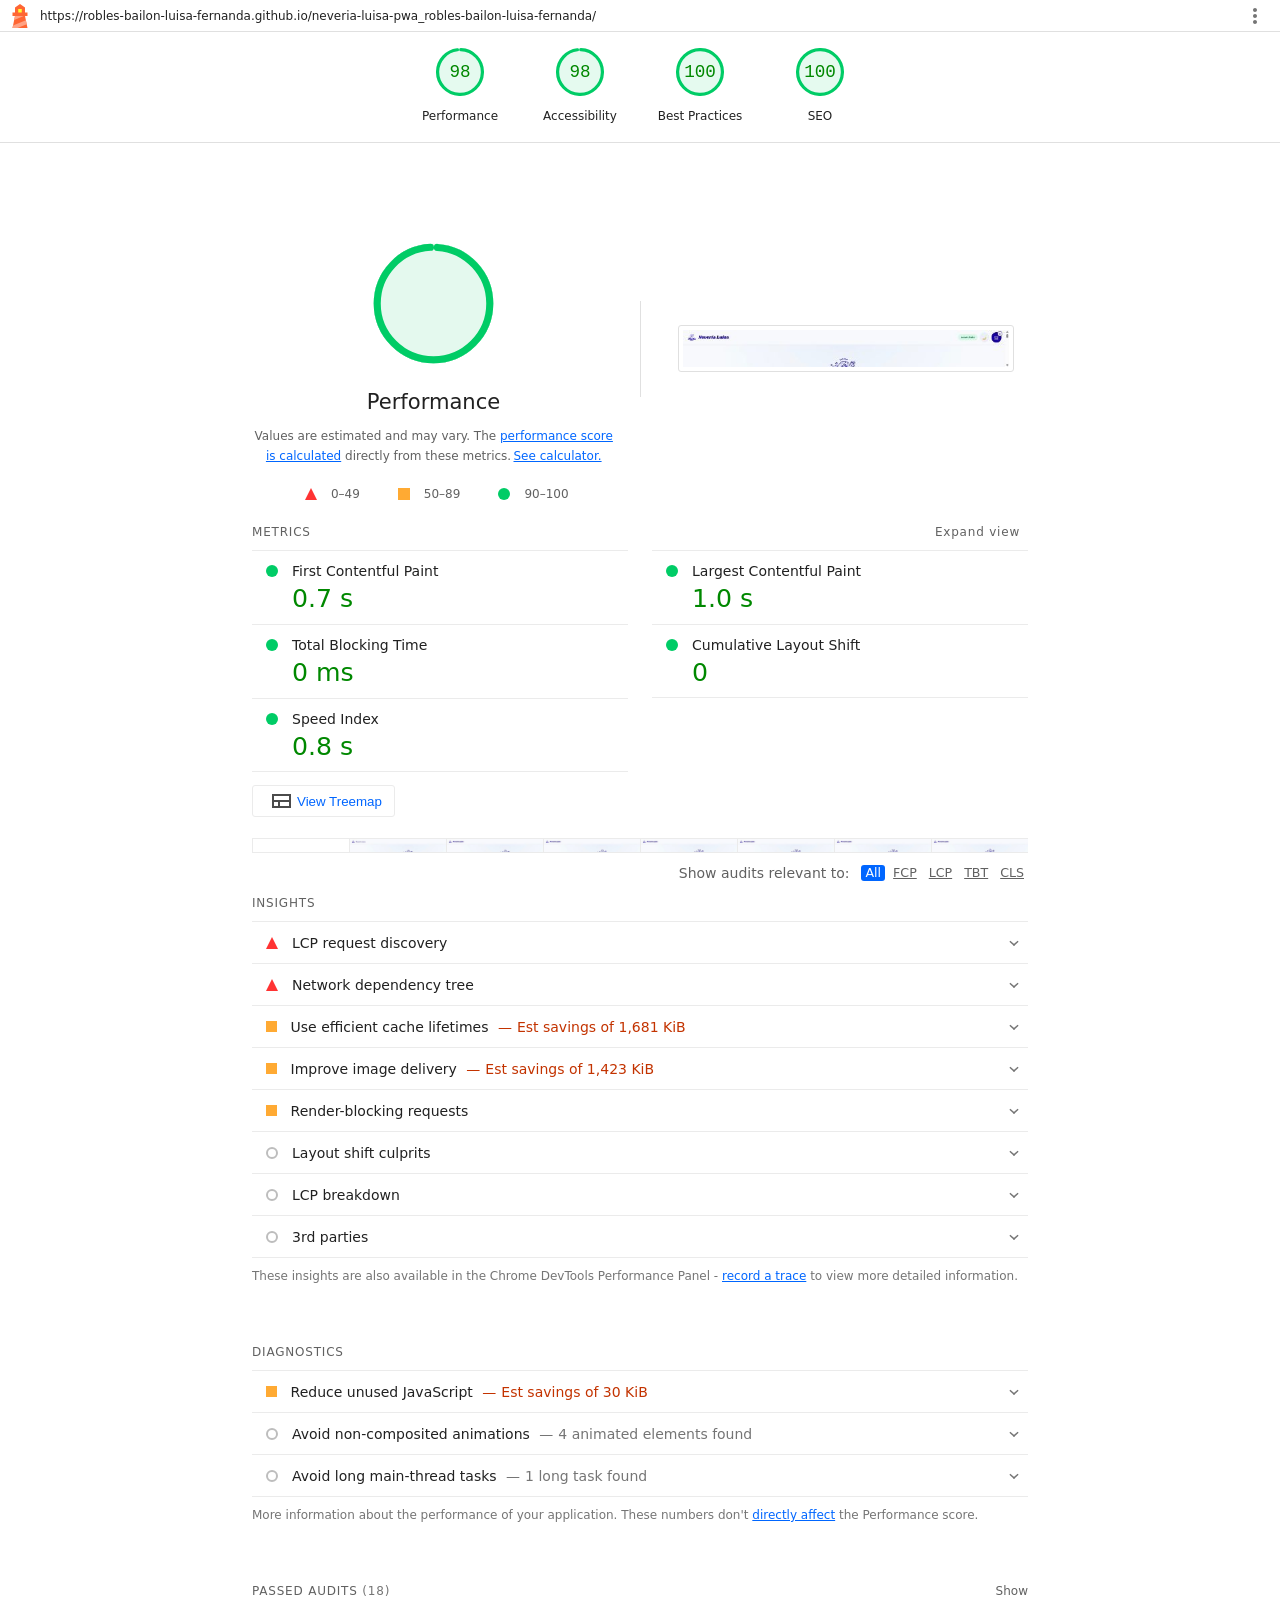
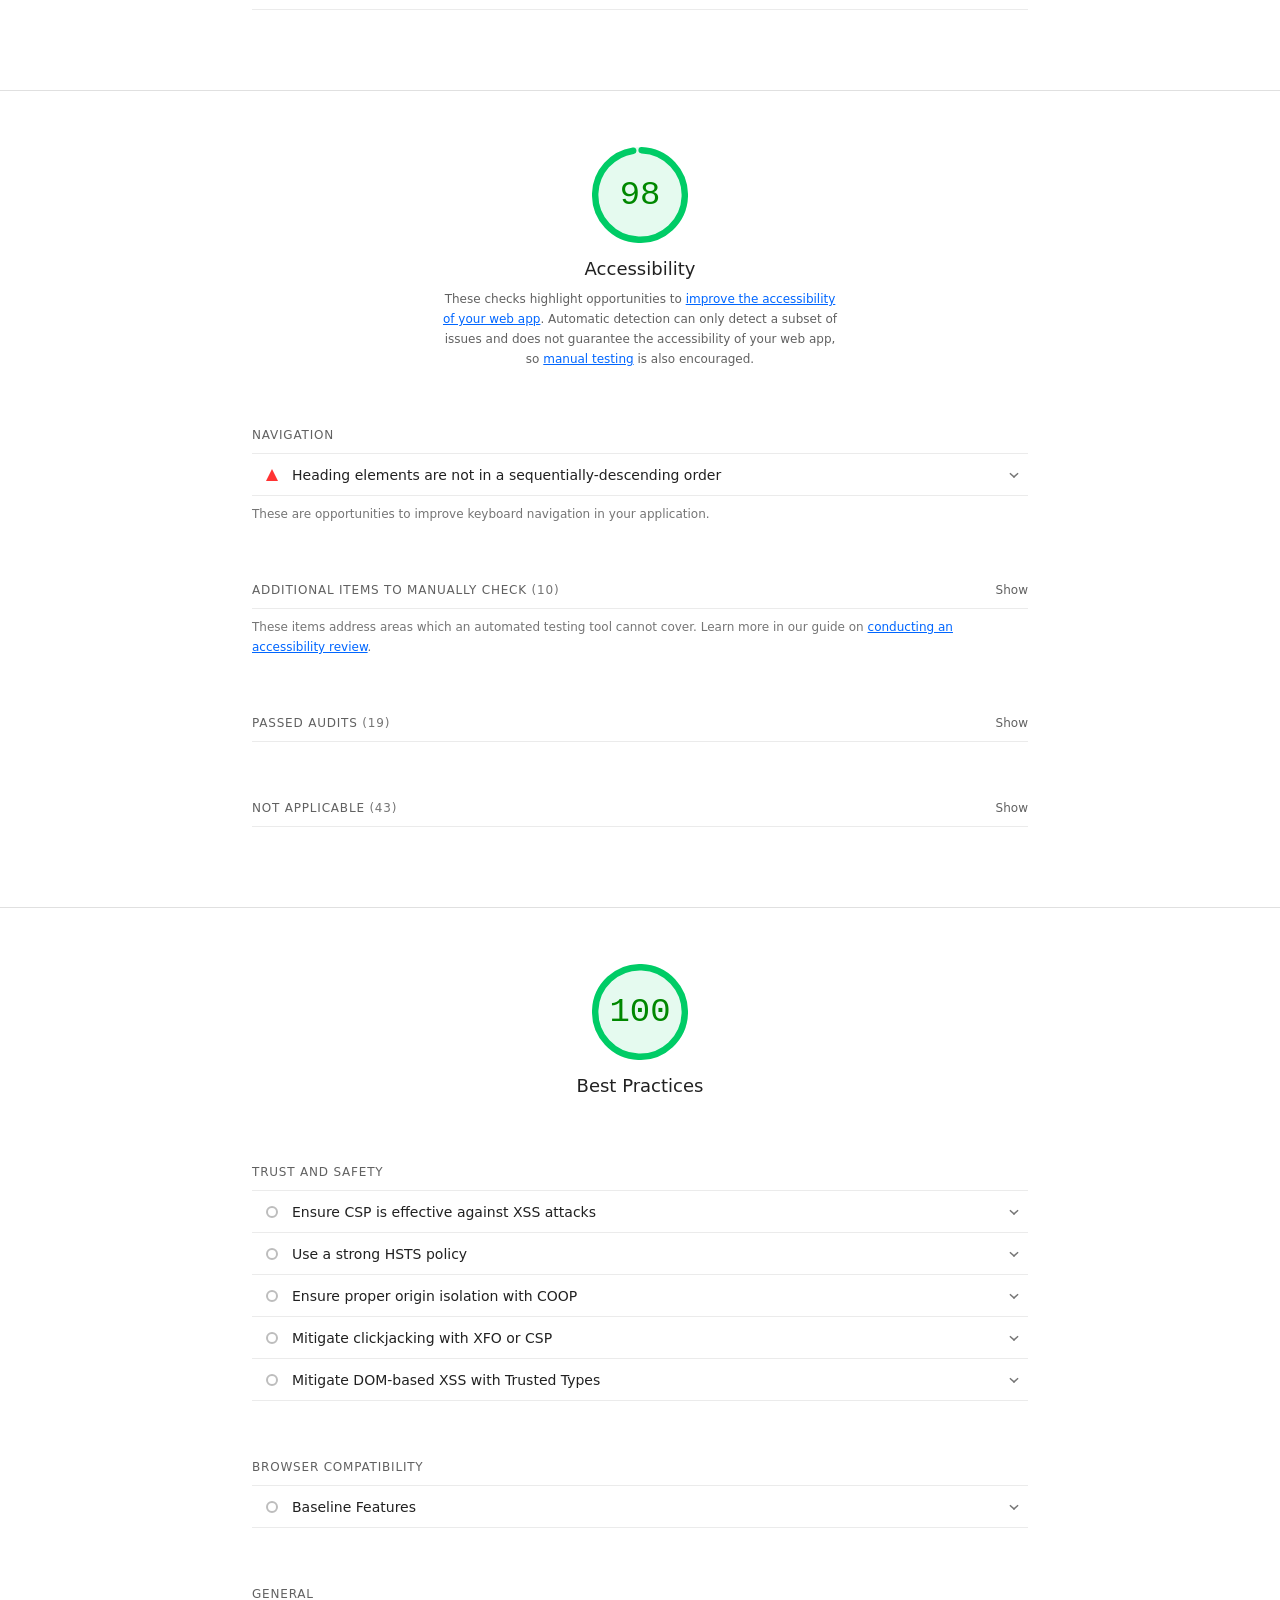
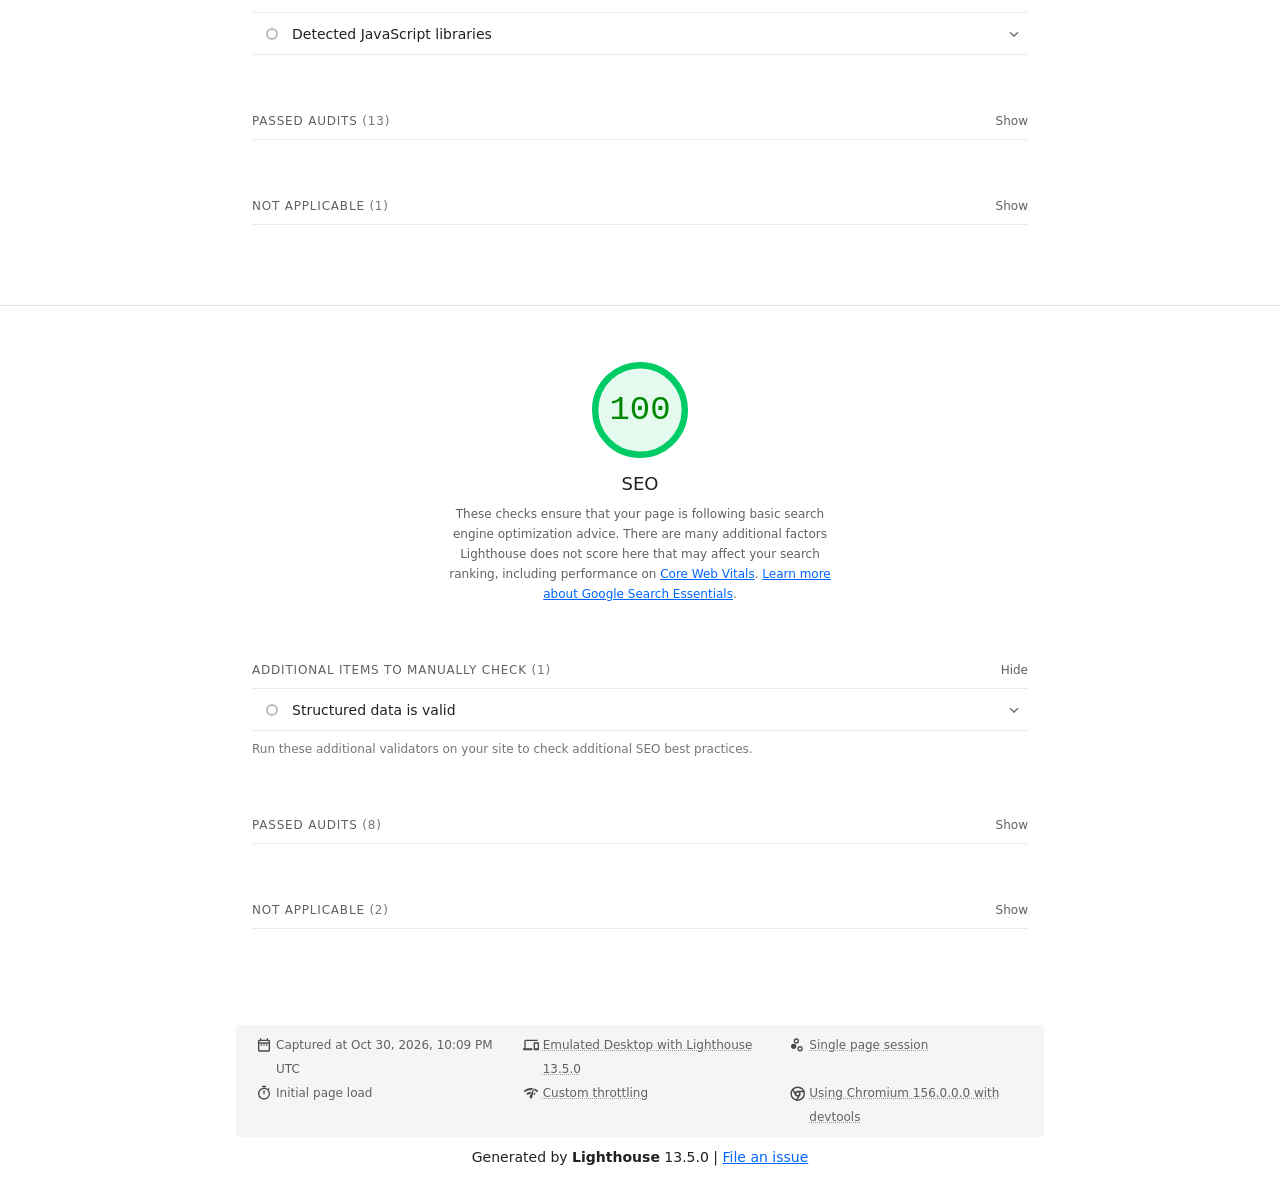
==== commit 4bb22e66: "Avance 4: versión final y reportes Lighthouse - ROBLES BAILON LUISA FERNANDA" ====
--- a/docs/lighthouse-escritorio.html
+++ b/docs/lighthouse-escritorio.html
@@ -17,2839 +17,8 @@
 
   <div id="lh-log"></div>
 
-  <script>window.__LIGHTHOUSE_JSON__ = {"lighthouseVersion":"12.8.2","requestedUrl":"https://robles-bailon-luisa-fernanda.github.io/neveria-luisa-pwa_robles-bailon-luisa-fernanda/","mainDocumentUrl":"https://robles-bailon-luisa-fernanda.github.io/neveria-luisa-pwa_robles-bailon-luisa-fernanda/","finalDisplayedUrl":"https://robles-bailon-luisa-fernanda.github.io/neveria-luisa-pwa_robles-bailon-luisa-fernanda/","finalUrl":"https://robles-bailon-luisa-fernanda.github.io/neveria-luisa-pwa_robles-bailon-luisa-fernanda/","fetchTime":"2026-10-28T23:24:10.893Z","gatherMode":"navigation","runWarnings":[],"userAgent":"Mozilla/5.0 (Windows NT 10.0; Win64; x64) AppleWebKit/537.36 (KHTML, like Gecko) HeadlessChrome/156.0.0.0 Safari/537.36","environment":{"networkUserAgent":"Mozilla/5.0 (Macintosh; Intel Mac OS X 10_15_7) AppleWebKit/537.36 (KHTML, like Gecko) Chrome/136.0.0.0 Safari/537.36","hostUserAgent":"Mozilla/5.0 (Windows NT 10.0; Win64; x64) AppleWebKit/537.36 (KHTML, like Gecko) HeadlessChrome/156.0.0.0 Safari/537.36","benchmarkIndex":1300.5,"credits":{"axe-core":"4.13.0"}},"audits":{"is-on-https":{"id":"is-on-https","title":"Uses HTTPS","description":"All sites should be protected with HTTPS, even ones that don't handle sensitive data. This includes avoiding [mixed content](https://developers.google.com/web/fundamentals/security/prevent-mixed-content/what-is-mixed-content), where some resources are loaded over HTTP despite the initial request being served over HTTPS. HTTPS prevents intruders from tampering with or passively listening in on the communications between your app and your users, and is a prerequisite for HTTP/2 and many new web platform APIs. [Learn more about HTTPS](https://developer.chrome.com/docs/lighthouse/pwa/is-on-https/).","score":1,"scoreDisplayMode":"binary","details":{"type":"table","headings":[{"key":"url","valueType":"url","label":"Insecure URL"},{"key":"resolution","valueType":"text","label":"Request Resolution"}],"items":[]}},"redirects-http":{"id":"redirects-http","title":"Redirects HTTP traffic to HTTPS","description":"Make sure that you redirect all HTTP traffic to HTTPS in order to enable secure web features for all your users. [Learn more](https://developer.chrome.com/docs/lighthouse/pwa/redirects-http/).","score":null,"scoreDisplayMode":"notApplicable"},"viewport":{"id":"viewport","title":"Has a `\u003cmeta name=\"viewport\">` tag with `width` or `initial-scale`","description":"A `\u003cmeta name=\"viewport\">` not only optimizes your app for mobile screen sizes, but also prevents [a 300 millisecond delay to user input](https://developer.chrome.com/blog/300ms-tap-delay-gone-away/). [Learn more about using the viewport meta tag](https://developer.chrome.com/docs/lighthouse/pwa/viewport/).","score":1,"scoreDisplayMode":"metricSavings","warnings":[],"metricSavings":{"INP":0},"details":{"type":"debugdata","viewportContent":"width=device-width, initial-scale=1"},"guidanceLevel":3},"first-contentful-paint":{"id":"first-contentful-paint","title":"First Contentful Paint","description":"First Contentful Paint marks the time at which the first text or image is painted. [Learn more about the First Contentful Paint metric](https://developer.chrome.com/docs/lighthouse/performance/first-contentful-paint/).","score":0.61,"scoreDisplayMode":"numeric","numericValue":1418.742,"numericUnit":"millisecond","displayValue":"1.4 s","scoringOptions":{"p10":934,"median":1600}},"largest-contentful-paint":{"id":"largest-contentful-paint","title":"Largest Contentful Paint","description":"Largest Contentful Paint marks the time at which the largest text or image is painted. [Learn more about the Largest Contentful Paint metric](https://developer.chrome.com/docs/lighthouse/performance/lighthouse-largest-contentful-paint/)","score":0.74,"scoreDisplayMode":"numeric","numericValue":1687.2379999999998,"numericUnit":"millisecond","displayValue":"1.7 s","scoringOptions":{"p10":1200,"median":2400}},"first-meaningful-paint":{"id":"first-meaningful-paint","title":"First Meaningful Paint","description":"First Meaningful Paint measures when the primary content of a page is visible. [Learn more about the First Meaningful Paint metric](https://developer.chrome.com/docs/lighthouse/performance/first-meaningful-paint/).","score":null,"scoreDisplayMode":"notApplicable"},"speed-index":{"id":"speed-index","title":"Speed Index","description":"Speed Index shows how quickly the contents of a page are visibly populated. [Learn more about the Speed Index metric](https://developer.chrome.com/docs/lighthouse/performance/speed-index/).","score":0.86,"scoreDisplayMode":"numeric","numericValue":1418.742,"numericUnit":"millisecond","displayValue":"1.4 s","scoringOptions":{"p10":1311,"median":2300}},"screenshot-thumbnails":{"id":"screenshot-thumbnails","title":"Screenshot Thumbnails","description":"This is what the load of your site looked like.","score":1,"scoreDisplayMode":"informative","details":{"type":"filmstrip","scale":5030,"items":[{"timing":629,"timestamp":28488604341,"data":"[data-uri]"},{"timing":1258,"timestamp":28489233091,"data":"[data-uri]"},{"timing":1886,"timestamp":28489861841,"data":"[data-uri]"},{"timing":2515,"timestamp":28490490591,"data":"[data-uri]"},{"timing":3144,"timestamp":28491119341,"data":"[data-uri]"},{"timing":3773,"timestamp":28491748091,"data":"[data-uri]"},{"timing":4401,"timestamp":28492376841,"data":"[data-uri]"},{"timing":5030,"timestamp":28493005591,"data":"[data-uri]"}]}},"final-screenshot":{"id":"final-screenshot","title":"Final Screenshot","description":"The last screenshot captured of the pageload.","score":1,"scoreDisplayMode":"informative","details":{"type":"screenshot","timing":5031,"timestamp":28493006477,"data":"[data-uri]"}},"total-blocking-time":{"id":"total-blocking-time","title":"Total Blocking Time","description":"Sum of all time periods between FCP and Time to Interactive, when task length exceeded 50ms, expressed in milliseconds. [Learn more about the Total Blocking Time metric](https://developer.chrome.com/docs/lighthouse/performance/lighthouse-total-blocking-time/).","score":1,"scoreDisplayMode":"numeric","numericValue":0,"numericUnit":"millisecond","displayValue":"0 ms","scoringOptions":{"p10":150,"median":350}},"max-potential-fid":{"id":"max-potential-fid","title":"Max Potential First Input Delay","description":"The maximum potential First Input Delay that your users could experience is the duration of the longest task. [Learn more about the Maximum Potential First Input Delay metric](https://developer.chrome.com/docs/lighthouse/performance/lighthouse-max-potential-fid/).","score":1,"scoreDisplayMode":"numeric","numericValue":19,"numericUnit":"millisecond","displayValue":"20 ms"},"cumulative-layout-shift":{"id":"cumulative-layout-shift","title":"Cumulative Layout Shift","description":"Cumulative Layout Shift measures the movement of visible elements within the viewport. [Learn more about the Cumulative Layout Shift metric](https://web.dev/articles/cls).","score":0.64,"scoreDisplayMode":"numeric","numericValue":0.1926389563025301,"numericUnit":"unitless","displayValue":"0.193","scoringOptions":{"p10":0.1,"median":0.25},"details":{"type":"debugdata","items":[{"cumulativeLayoutShiftMainFrame":0.1926389563025301,"newEngineResult":{"cumulativeLayoutShift":0.1926389563025301,"cumulativeLayoutShiftMainFrame":0.1926389563025301},"newEngineResultDiffered":false}]}},"errors-in-console":{"id":"errors-in-console","title":"No browser errors logged to the console","description":"Errors logged to the console indicate unresolved problems. They can come from network request failures and other browser concerns. [Learn more about this errors in console diagnostic audit](https://developer.chrome.com/docs/lighthouse/best-practices/errors-in-console/)","score":1,"scoreDisplayMode":"binary","details":{"type":"table","headings":[{"key":"sourceLocation","valueType":"source-location","label":"Source"},{"key":"description","valueType":"code","label":"Description"}],"items":[]}},"server-response-time":{"id":"server-response-time","title":"Initial server response time was short","description":"Keep the server response time for the main document short because all other requests depend on it. [Learn more about the Time to First Byte metric](https://developer.chrome.com/docs/lighthouse/performance/time-to-first-byte/).","score":1,"scoreDisplayMode":"metricSavings","numericValue":146.875,"numericUnit":"millisecond","displayValue":"Root document took 150 ms","metricSavings":{"FCP":50,"LCP":50},"details":{"type":"opportunity","headings":[{"key":"url","valueType":"url","label":"URL"},{"key":"responseTime","valueType":"timespanMs","label":"Time Spent"}],"items":[{"url":"https://robles-bailon-luisa-fernanda.github.io/neveria-luisa-pwa_robles-bailon-luisa-fernanda/","responseTime":146.875}],"overallSavingsMs":46.875},"guidanceLevel":1},"interactive":{"id":"interactive","title":"Time to Interactive","description":"Time to Interactive is the amount of time it takes for the page to become fully interactive. [Learn more about the Time to Interactive metric](https://developer.chrome.com/docs/lighthouse/performance/interactive/).","score":0.98,"scoreDisplayMode":"numeric","numericValue":1687.2379999999998,"numericUnit":"millisecond","displayValue":"1.7 s"},"user-timings":{"id":"user-timings","title":"User Timing marks and measures","description":"Consider instrumenting your app with the User Timing API to measure your app's real-world performance during key user experiences. [Learn more about User Timing marks](https://developer.chrome.com/docs/lighthouse/performance/user-timings/).","score":null,"scoreDisplayMode":"notApplicable","details":{"type":"table","headings":[{"key":"name","valueType":"text","label":"Name"},{"key":"timingType","valueType":"text","label":"Type"},{"key":"startTime","valueType":"ms","granularity":0.01,"label":"Start Time"},{"key":"duration","valueType":"ms","granularity":0.01,"label":"Duration"}],"items":[]},"guidanceLevel":2},"critical-request-chains":{"id":"critical-request-chains","title":"Avoid chaining critical requests","description":"The Critical Request Chains below show you what resources are loaded with a high priority. Consider reducing the length of chains, reducing the download size of resources, or deferring the download of unnecessary resources to improve page load. [Learn how to avoid chaining critical requests](https://developer.chrome.com/docs/lighthouse/performance/critical-request-chains/).","score":1,"scoreDisplayMode":"informative","displayValue":"13 chains found","details":{"type":"criticalrequestchain","chains":{"E67D72A6DFAA13DFDB7519A2F3E2EC8C":{"request":{"url":"https://robles-bailon-luisa-fernanda.github.io/neveria-luisa-pwa_robles-bailon-luisa-fernanda/","startTime":28487.97895,"endTime":28488.237763,"responseReceivedTime":28488.236908,"transferSize":2407},"children":{"23740.2":{"request":{"url":"https://fonts.googleapis.com/css2?family=Poppins:wght@400;600;700&family=Shrikhand&display=swap","startTime":28488.249324,"endTime":28488.492218,"responseReceivedTime":28488.491553,"transferSize":1124},"children":{"23740.31":{"request":{"url":"https://fonts.gstatic.com/s/shrikhand/v17/a8IbNovtLWfR7T7bMJwrA4KR8TtctQ.woff2","startTime":28488.873361,"endTime":28489.050245,"responseReceivedTime":28489.047141000003,"transferSize":15763}},"23740.25":{"request":{"url":"https://fonts.gstatic.com/s/poppins/v24/pxiByp8kv8JHgFVrLEj6Z1xlFd2JQEk.woff2","startTime":28488.878698,"endTime":28489.050538,"responseReceivedTime":28489.047458,"transferSize":8019}},"23740.22":{"request":{"url":"https://fonts.gstatic.com/s/poppins/v24/pxiEyp8kv8JHgFVrJJfecnFHGPc.woff2","startTime":28488.880102,"endTime":28489.04641,"responseReceivedTime":28488.927835,"transferSize":7927}},"23740.28":{"request":{"url":"https://fonts.gstatic.com/s/poppins/v24/pxiByp8kv8JHgFVrLCz7Z1xlFd2JQEk.woff2","startTime":28488.881274,"endTime":28489.047915,"responseReceivedTime":28489.046664,"transferSize":7875}}}},"23740.3":{"request":{"url":"https://robles-bailon-luisa-fernanda.github.io/neveria-luisa-pwa_robles-bailon-luisa-fernanda/css/estilos.css","startTime":28488.26092,"endTime":28488.411052,"responseReceivedTime":28488.403085,"transferSize":3184}},"23740.4":{"request":{"url":"https://cdnjs.cloudflare.com/ajax/libs/leaflet/1.9.4/leaflet.min.css","startTime":28488.261354,"endTime":28488.717289,"responseReceivedTime":28488.716049999995,"transferSize":2913}},"23740.19":{"request":{"url":"https://robles-bailon-luisa-fernanda.github.io/neveria-luisa-pwa_robles-bailon-luisa-fernanda/manifest.json","startTime":28488.498477,"endTime":28488.692613,"responseReceivedTime":28488.688100000003,"transferSize":776}},"23740.7":{"request":{"url":"https://robles-bailon-luisa-fernanda.github.io/neveria-luisa-pwa_robles-bailon-luisa-fernanda/js/carrito.js","startTime":28488.26205,"endTime":28488.385618,"responseReceivedTime":28488.383927000003,"transferSize":1599}},"23740.8":{"request":{"url":"https://robles-bailon-luisa-fernanda.github.io/neveria-luisa-pwa_robles-bailon-luisa-fernanda/js/csr.js","startTime":28488.38792,"endTime":28488.515239,"responseReceivedTime":28488.514321000002,"transferSize":1337}},"23740.9":{"request":{"url":"https://robles-bailon-luisa-fernanda.github.io/neveria-luisa-pwa_robles-bailon-luisa-fernanda/js/notificaciones.js","startTime":28488.497303,"endTime":28488.620047,"responseReceivedTime":28488.619408,"transferSize":751}},"23740.10":{"request":{"url":"https://cdnjs.cloudflare.com/ajax/libs/leaflet/1.9.4/leaflet.min.js","startTime":28488.497613,"endTime":28488.761098,"responseReceivedTime":28488.71651,"transferSize":37496}},"23740.11":{"request":{"url":"https://robles-bailon-luisa-fernanda.github.io/neveria-luisa-pwa_robles-bailon-luisa-fernanda/js/geolocalizacion.js","startTime":28488.49782,"endTime":28488.642956,"responseReceivedTime":28488.642123,"transferSize":2121}},"23740.12":{"request":{"url":"https://robles-bailon-luisa-fernanda.github.io/neveria-luisa-pwa_robles-bailon-luisa-fernanda/js/app.js","startTime":28488.498041,"endTime":28488.616045,"responseReceivedTime":28488.612286999996,"transferSize":501}}}}},"longestChain":{"duration":1071.5879999995232,"length":3,"transferSize":8019}},"guidanceLevel":1},"redirects":{"id":"redirects","title":"Avoid multiple page redirects","description":"Redirects introduce additional delays before the page can be loaded. [Learn how to avoid page redirects](https://developer.chrome.com/docs/lighthouse/performance/redirects/).","score":1,"scoreDisplayMode":"metricSavings","numericValue":0,"numericUnit":"millisecond","displayValue":"","metricSavings":{"LCP":0,"FCP":0},"details":{"type":"opportunity","headings":[],"items":[],"overallSavingsMs":0},"guidanceLevel":2},"image-aspect-ratio":{"id":"image-aspect-ratio","title":"Displays images with correct aspect ratio","description":"Image display dimensions should match natural aspect ratio. [Learn more about image aspect ratio](https://developer.chrome.com/docs/lighthouse/best-practices/image-aspect-ratio/).","score":1,"scoreDisplayMode":"binary","details":{"type":"table","headings":[{"key":"node","valueType":"node","label":""},{"key":"url","valueType":"url","label":"URL"},{"key":"displayedAspectRatio","valueType":"text","label":"Aspect Ratio (Displayed)"},{"key":"actualAspectRatio","valueType":"text","label":"Aspect Ratio (Actual)"}],"items":[]}},"image-size-responsive":{"id":"image-size-responsive","title":"Serves images with appropriate resolution","description":"Image natural dimensions should be proportional to the display size and the pixel ratio to maximize image clarity. [Learn how to provide responsive images](https://web.dev/articles/serve-responsive-images).","score":1,"scoreDisplayMode":"binary","details":{"type":"table","headings":[{"key":"node","valueType":"node","label":""},{"key":"url","valueType":"url","label":"URL"},{"key":"displayedSize","valueType":"text","label":"Displayed size"},{"key":"actualSize","valueType":"text","label":"Actual size"},{"key":"expectedSize","valueType":"text","label":"Expected size"}],"items":[]}},"deprecations":{"id":"deprecations","title":"Avoids deprecated APIs","description":"Deprecated APIs will eventually be removed from the browser. [Learn more about deprecated APIs](https://developer.chrome.com/docs/lighthouse/best-practices/deprecations/).","score":1,"scoreDisplayMode":"binary","details":{"type":"table","headings":[{"key":"value","valueType":"text","label":"Deprecation / Warning"},{"key":"source","valueType":"source-location","label":"Source"}],"items":[]}},"third-party-cookies":{"id":"third-party-cookies","title":"Avoids third-party cookies","description":"Third-party cookies may be blocked in some contexts. [Learn more about preparing for third-party cookie restrictions](https://privacysandbox.google.com/cookies/prepare/overview).","score":1,"scoreDisplayMode":"binary","details":{"type":"table","headings":[{"key":"name","valueType":"text","label":"Name"},{"key":"url","valueType":"url","label":"URL"}],"items":[]}},"mainthread-work-breakdown":{"id":"mainthread-work-breakdown","title":"Minimizes main-thread work","description":"Consider reducing the time spent parsing, compiling and executing JS. You may find delivering smaller JS payloads helps with this. [Learn how to minimize main-thread work](https://developer.chrome.com/docs/lighthouse/performance/mainthread-work-breakdown/)","score":1,"scoreDisplayMode":"metricSavings","numericValue":418.40699999999975,"numericUnit":"millisecond","displayValue":"0.4 s","metricSavings":{"TBT":0},"details":{"type":"table","headings":[{"key":"groupLabel","valueType":"text","label":"Category"},{"key":"duration","valueType":"ms","granularity":1,"label":"Time Spent"}],"items":[{"group":"styleLayout","groupLabel":"Style & Layout","duration":196.74300000000005},{"group":"other","groupLabel":"Other","duration":159.54799999999972},{"group":"scriptEvaluation","groupLabel":"Script Evaluation","duration":25.877999999999997},{"group":"paintCompositeRender","groupLabel":"Rendering","duration":21.986000000000015},{"group":"scriptParseCompile","groupLabel":"Script Parsing & Compilation","duration":8.508000000000001},{"group":"parseHTML","groupLabel":"Parse HTML & CSS","duration":5.7440000000000015}],"sortedBy":["duration"]},"guidanceLevel":1},"bootup-time":{"id":"bootup-time","title":"JavaScript execution time","description":"Consider reducing the time spent parsing, compiling, and executing JS. You may find delivering smaller JS payloads helps with this. [Learn how to reduce Javascript execution time](https://developer.chrome.com/docs/lighthouse/performance/bootup-time/).","score":1,"scoreDisplayMode":"metricSavings","numericValue":9.807999999999998,"numericUnit":"millisecond","displayValue":"0.0 s","metricSavings":{"TBT":0},"details":{"type":"table","headings":[{"key":"url","valueType":"url","label":"URL"},{"key":"total","granularity":1,"valueType":"ms","label":"Total CPU Time"},{"key":"scripting","granularity":1,"valueType":"ms","label":"Script Evaluation"},{"key":"scriptParseCompile","granularity":1,"valueType":"ms","label":"Script Parse"}],"items":[{"url":"https://robles-bailon-luisa-fernanda.github.io/neveria-luisa-pwa_robles-bailon-luisa-fernanda/","total":262.8,"scripting":5.6869999999999985,"scriptParseCompile":0.8290000000000001},{"url":"Unattributable","total":125.7830000000007,"scripting":3.2919999999999994,"scriptParseCompile":0}],"summary":{"wastedMs":9.807999999999998},"sortedBy":["total"]},"guidanceLevel":1},"uses-rel-preconnect":{"id":"uses-rel-preconnect","title":"Preconnect to required origins","description":"Consider adding `preconnect` or `dns-prefetch` resource hints to establish early connections to important third-party origins. [Learn how to preconnect to required origins](https://developer.chrome.com/docs/lighthouse/performance/uses-rel-preconnect/).","score":1,"scoreDisplayMode":"metricSavings","warnings":[],"metricSavings":{"LCP":0,"FCP":0},"guidanceLevel":3},"font-display":{"id":"font-display","title":"All text remains visible during webfont loads","description":"Leverage the `font-display` CSS feature to ensure text is user-visible while webfonts are loading. [Learn more about `font-display`](https://developer.chrome.com/docs/lighthouse/performance/font-display/).","score":1,"scoreDisplayMode":"metricSavings","warnings":["Lighthouse was unable to automatically check the `font-display` values for the origin https://fonts.gstatic.com."],"details":{"type":"table","headings":[{"key":"url","valueType":"url","label":"URL"},{"key":"wastedMs","valueType":"ms","label":"Est Savings"}],"items":[]},"guidanceLevel":3},"diagnostics":{"id":"diagnostics","title":"Diagnostics","description":"Collection of useful page vitals.","score":1,"scoreDisplayMode":"informative","details":{"type":"debugdata","items":[{"numRequests":34,"numScripts":6,"numStylesheets":3,"numFonts":4,"numTasks":1214,"numTasksOver10ms":7,"numTasksOver25ms":2,"numTasksOver50ms":1,"numTasksOver100ms":1,"numTasksOver500ms":0,"rtt":0,"throughput":9353709.74346752,"maxRtt":209.49599999999998,"maxServerLatency":264.275,"totalByteWeight":2060275,"totalTaskTime":418.4069999999976,"mainDocumentTransferSize":2407}]}},"network-requests":{"id":"network-requests","title":"Network Requests","description":"Lists the network requests that were made during page load.","score":1,"scoreDisplayMode":"informative","details":{"type":"table","headings":[{"key":"url","valueType":"url","label":"URL"},{"key":"protocol","valueType":"text","label":"Protocol"},{"key":"networkRequestTime","valueType":"ms","granularity":1,"label":"Network Request Time"},{"key":"networkEndTime","valueType":"ms","granularity":1,"label":"Network End Time"},{"key":"transferSize","valueType":"bytes","displayUnit":"kb","granularity":1,"label":"Transfer Size"},{"key":"resourceSize","valueType":"bytes","displayUnit":"kb","granularity":1,"label":"Resource Size"},{"key":"statusCode","valueType":"text","label":"Status Code"},{"key":"mimeType","valueType":"text","label":"MIME Type"},{"key":"resourceType","valueType":"text","label":"Resource Type"}],"items":[{"url":"https://robles-bailon-luisa-fernanda.github.io/neveria-luisa-pwa_robles-bailon-luisa-fernanda/","sessionTargetType":"page","protocol":"h2","rendererStartTime":0,"networkRequestTime":1.8980000019073486,"networkEndTime":260.7110000029206,"finished":true,"transferSize":2407,"resourceSize":5082,"statusCode":200,"mimeType":"text/html","resourceType":"Document","priority":"VeryHigh","experimentalFromMainFrame":true,"entity":"GitHub"},{"url":"https://fonts.googleapis.com/css2?family=Poppins:wght@400;600;700&family=Shrikhand&display=swap","sessionTargetType":"page","protocol":"h2","rendererStartTime":269.83799999952316,"networkRequestTime":272.2720000036061,"networkEndTime":515.1660000011325,"finished":true,"transferSize":1124,"resourceSize":4873,"statusCode":200,"mimeType":"text/css","resourceType":"Stylesheet","priority":"VeryHigh","experimentalFromMainFrame":true,"entity":"Google Fonts"},{"url":"https://robles-bailon-luisa-fernanda.github.io/neveria-luisa-pwa_robles-bailon-luisa-fernanda/css/estilos.css","sessionTargetType":"page","protocol":"h2","rendererStartTime":270.39800000190735,"networkRequestTime":283.86800000444055,"networkEndTime":434.0000000037253,"finished":true,"transferSize":3184,"resourceSize":10096,"statusCode":200,"mimeType":"text/css","resourceType":"Stylesheet","priority":"VeryHigh","experimentalFromMainFrame":true,"entity":"GitHub"},{"url":"https://cdnjs.cloudflare.com/ajax/libs/leaflet/1.9.4/leaflet.min.css","sessionTargetType":"page","protocol":"h3","rendererStartTime":270.6270000040531,"networkRequestTime":284.3020000010729,"networkEndTime":740.2370000034571,"finished":true,"transferSize":2913,"resourceSize":10879,"statusCode":200,"mimeType":"text/css","resourceType":"Stylesheet","priority":"VeryHigh","experimentalFromMainFrame":true,"entity":"Cloudflare CDN"},{"url":"https://robles-bailon-luisa-fernanda.github.io/neveria-luisa-pwa_robles-bailon-luisa-fernanda/icons/logo.png","sessionTargetType":"page","protocol":"h2","rendererStartTime":271.0330000035465,"networkRequestTime":284.6410000026226,"networkEndTime":528.8560000024736,"finished":true,"transferSize":104044,"resourceSize":103838,"statusCode":200,"mimeType":"image/png","resourceType":"Image","priority":"Medium","experimentalFromMainFrame":true,"entity":"GitHub"},{"url":"https://robles-bailon-luisa-fernanda.github.io/neveria-luisa-pwa_robles-bailon-luisa-fernanda/js/carrito.js","sessionTargetType":"page","protocol":"h2","rendererStartTime":271.36200000345707,"networkRequestTime":284.99800000339746,"networkEndTime":408.56600000336766,"finished":true,"transferSize":1599,"resourceSize":4000,"statusCode":200,"mimeType":"application/javascript","resourceType":"Script","priority":"Medium","experimentalFromMainFrame":true,"entity":"GitHub"},{"url":"https://robles-bailon-luisa-fernanda.github.io/neveria-luisa-pwa_robles-bailon-luisa-fernanda/js/csr.js","sessionTargetType":"page","protocol":"h2","rendererStartTime":271.527000002563,"networkRequestTime":410.86800000444055,"networkEndTime":538.187000002712,"finished":true,"transferSize":1337,"resourceSize":2278,"statusCode":200,"mimeType":"application/javascript","resourceType":"Script","priority":"Medium","experimentalFromMainFrame":true,"entity":"GitHub"},{"url":"https://robles-bailon-luisa-fernanda.github.io/neveria-luisa-pwa_robles-bailon-luisa-fernanda/js/notificaciones.js","sessionTargetType":"page","protocol":"h2","rendererStartTime":271.6390000022948,"networkRequestTime":520.2510000020266,"networkEndTime":642.9950000047684,"finished":true,"transferSize":751,"resourceSize":1453,"statusCode":200,"mimeType":"application/javascript","resourceType":"Script","priority":"Medium","experimentalFromMainFrame":true,"entity":"GitHub"},{"url":"https://cdnjs.cloudflare.com/ajax/libs/leaflet/1.9.4/leaflet.min.js","sessionTargetType":"page","protocol":"h3","rendererStartTime":271.77300000190735,"networkRequestTime":520.5610000006855,"networkEndTime":784.0460000000894,"finished":true,"transferSize":37496,"resourceSize":147171,"statusCode":200,"mimeType":"application/javascript","resourceType":"Script","priority":"Medium","experimentalFromMainFrame":true,"entity":"Cloudflare CDN"},{"url":"https://robles-bailon-luisa-fernanda.github.io/neveria-luisa-pwa_robles-bailon-luisa-fernanda/js/geolocalizacion.js","sessionTargetType":"page","protocol":"h2","rendererStartTime":271.90900000557303,"networkRequestTime":520.7680000029504,"networkEndTime":665.9040000028908,"finished":true,"transferSize":2121,"resourceSize":4735,"statusCode":200,"mimeType":"application/javascript","resourceType":"Script","priority":"Medium","experimentalFromMainFrame":true,"entity":"GitHub"},{"url":"https://robles-bailon-luisa-fernanda.github.io/neveria-luisa-pwa_robles-bailon-luisa-fernanda/js/app.js","sessionTargetType":"page","protocol":"h2","rendererStartTime":272.0440000034869,"networkRequestTime":520.9890000000596,"networkEndTime":638.9930000007153,"finished":true,"transferSize":501,"resourceSize":669,"statusCode":200,"mimeType":"application/javascript","resourceType":"Script","priority":"Medium","experimentalFromMainFrame":true,"entity":"GitHub"},{"url":"https://robles-bailon-luisa-fernanda.github.io/neveria-luisa-pwa_robles-bailon-luisa-fernanda/manifest.json","sessionTargetType":"page","protocol":"h2","rendererStartTime":520.7640000022948,"networkRequestTime":521.4250000044703,"networkEndTime":715.5610000006855,"finished":true,"transferSize":776,"resourceSize":746,"statusCode":200,"mimeType":"application/json","resourceType":"Manifest","priority":"Medium","experimentalFromMainFrame":true,"entity":"GitHub"},{"url":"https://fonts.gstatic.com/s/shrikhand/v17/a8IbNovtLWfR7T7bMJwrA4KR8TtctQ.woff2","sessionTargetType":"page","protocol":"h3","rendererStartTime":747.5660000033677,"networkRequestTime":896.3090000040829,"networkEndTime":1073.1929999999702,"finished":true,"transferSize":15763,"resourceSize":15736,"statusCode":200,"mimeType":"font/woff2","resourceType":"Font","priority":"VeryHigh","experimentalFromMainFrame":true,"entity":"Google Fonts"},{"url":"https://fonts.gstatic.com/s/poppins/v24/pxiByp8kv8JHgFVrLEj6Z1xlFd2JQEk.woff2","sessionTargetType":"page","protocol":"h3","rendererStartTime":747.7260000035167,"networkRequestTime":901.6460000015795,"networkEndTime":1073.4860000014305,"finished":true,"transferSize":8019,"resourceSize":7992,"statusCode":200,"mimeType":"font/woff2","resourceType":"Font","priority":"VeryHigh","experimentalFromMainFrame":true,"entity":"Google Fonts"},{"url":"https://fonts.gstatic.com/s/poppins/v24/pxiEyp8kv8JHgFVrJJfecnFHGPc.woff2","sessionTargetType":"page","protocol":"h3","rendererStartTime":748.0480000041425,"networkRequestTime":903.0500000007451,"networkEndTime":1069.3580000028014,"finished":true,"transferSize":7927,"resourceSize":7900,"statusCode":200,"mimeType":"font/woff2","resourceType":"Font","priority":"VeryHigh","experimentalFromMainFrame":true,"entity":"Google Fonts"},{"url":"https://fonts.gstatic.com/s/poppins/v24/pxiByp8kv8JHgFVrLCz7Z1xlFd2JQEk.woff2","sessionTargetType":"page","protocol":"h3","rendererStartTime":748.3010000027716,"networkRequestTime":904.222000002861,"networkEndTime":1070.8630000017583,"finished":true,"transferSize":7875,"resourceSize":7848,"statusCode":200,"mimeType":"font/woff2","resourceType":"Font","priority":"VeryHigh","experimentalFromMainFrame":true,"entity":"Google Fonts"},{"url":"https://robles-bailon-luisa-fernanda.github.io/neveria-luisa-pwa_robles-bailon-luisa-fernanda/catalogo.json","sessionTargetType":"page","protocol":"h2","rendererStartTime":914.0900000035763,"networkRequestTime":915.0920000039041,"networkEndTime":1055.059000004083,"finished":true,"transferSize":847,"resourceSize":2331,"statusCode":200,"mimeType":"application/json","resourceType":"Fetch","priority":"High","experimentalFromMainFrame":true,"entity":"GitHub"},{"url":"https://robles-bailon-luisa-fernanda.github.io/neveria-luisa-pwa_robles-bailon-luisa-fernanda/icons/icon.svg","sessionTargetType":"page","protocol":"h2","rendererStartTime":1114.4240000024438,"networkRequestTime":1115.0680000036955,"networkEndTime":1359.367000002414,"finished":true,"transferSize":97443,"resourceSize":134474,"statusCode":200,"mimeType":"image/svg+xml","resourceType":"Other","priority":"High","experimentalFromMainFrame":true,"entity":"GitHub"},{"url":"https://robles-bailon-luisa-fernanda.github.io/neveria-luisa-pwa_robles-bailon-luisa-fernanda/icons/icon.svg","sessionTargetType":"page","protocol":"h2","rendererStartTime":1117.652000002563,"networkRequestTime":1118.2500000037253,"networkEndTime":1359.8010000027716,"finished":true,"transferSize":0,"resourceSize":134474,"statusCode":200,"mimeType":"image/svg+xml","resourceType":"Other","priority":"High","experimentalFromMainFrame":true,"entity":"GitHub"},{"url":"https://robles-bailon-luisa-fernanda.github.io/neveria-luisa-pwa_robles-bailon-luisa-fernanda/img/limon.jpg","sessionTargetType":"page","protocol":"h2","rendererStartTime":1251.78900000453,"networkRequestTime":1252.4640000015497,"networkEndTime":1915.692000001669,"finished":true,"transferSize":88924,"resourceSize":88613,"statusCode":200,"mimeType":"image/jpeg","resourceType":"Image","priority":"High","experimentalFromMainFrame":true,"entity":"GitHub"},{"url":"https://robles-bailon-luisa-fernanda.github.io/neveria-luisa-pwa_robles-bailon-luisa-fernanda/img/mango.jpg","sessionTargetType":"page","protocol":"h2","rendererStartTime":1251.9830000028014,"networkRequestTime":1252.7960000000894,"networkEndTime":1692.6960000023246,"finished":true,"transferSize":80063,"resourceSize":79857,"statusCode":200,"mimeType":"image/jpeg","resourceType":"Image","priority":"High","experimentalFromMainFrame":true,"entity":"GitHub"},{"url":"https://robles-bailon-luisa-fernanda.github.io/neveria-luisa-pwa_robles-bailon-luisa-fernanda/img/guanabana.jpg","sessionTargetType":"page","protocol":"h2","rendererStartTime":1252.277000002563,"networkRequestTime":1253.024000003934,"networkEndTime":2084.53900000453,"finished":true,"transferSize":54620,"resourceSize":54417,"statusCode":200,"mimeType":"image/jpeg","resourceType":"Image","priority":"High","experimentalFromMainFrame":true,"entity":"GitHub"},{"url":"https://robles-bailon-luisa-fernanda.github.io/neveria-luisa-pwa_robles-bailon-luisa-fernanda/img/queso-zarzamora.jpg","sessionTargetType":"page","protocol":"h2","rendererStartTime":1252.4310000017285,"networkRequestTime":1254.4160000048578,"networkEndTime":1843.0730000026524,"finished":true,"transferSize":44247,"resourceSize":44061,"statusCode":200,"mimeType":"image/jpeg","resourceType":"Image","priority":"High","experimentalFromMainFrame":true,"entity":"GitHub"},{"url":"https://robles-bailon-luisa-fernanda.github.io/neveria-luisa-pwa_robles-bailon-luisa-fernanda/img/coco.jpg","sessionTargetType":"page","protocol":"h2","rendererStartTime":1252.5610000006855,"networkRequestTime":1254.6990000009537,"networkEndTime":2136.040000002831,"finished":true,"transferSize":153218,"resourceSize":152870,"statusCode":200,"mimeType":"image/jpeg","resourceType":"Image","priority":"High","experimentalFromMainFrame":true,"entity":"GitHub"},{"url":"https://robles-bailon-luisa-fernanda.github.io/neveria-luisa-pwa_robles-bailon-luisa-fernanda/img/fresa-crema.jpg","sessionTargetType":"page","protocol":"h2","rendererStartTime":1252.6950000040233,"networkRequestTime":1254.9390000030398,"networkEndTime":2150.7350000031292,"finished":true,"transferSize":116134,"resourceSize":115797,"statusCode":200,"mimeType":"image/jpeg","resourceType":"Image","priority":"Low","experimentalFromMainFrame":true,"entity":"GitHub"},{"url":"https://robles-bailon-luisa-fernanda.github.io/neveria-luisa-pwa_robles-bailon-luisa-fernanda/img/pepino-chile.jpg","sessionTargetType":"page","protocol":"h2","rendererStartTime":1252.8760000020266,"networkRequestTime":1256.4190000034869,"networkEndTime":2212.990000002086,"finished":true,"transferSize":92895,"resourceSize":92671,"statusCode":200,"mimeType":"image/jpeg","resourceType":"Image","priority":"Low","experimentalFromMainFrame":true,"entity":"GitHub"},{"url":"https://robles-bailon-luisa-fernanda.github.io/neveria-luisa-pwa_robles-bailon-luisa-fernanda/img/nuez.jpg","sessionTargetType":"page","protocol":"h2","rendererStartTime":1253.0600000023842,"networkRequestTime":1256.714000005275,"networkEndTime":2646.495000001043,"finished":true,"transferSize":305521,"resourceSize":305179,"statusCode":200,"mimeType":"image/jpeg","resourceType":"Image","priority":"Low","experimentalFromMainFrame":true,"entity":"GitHub"},{"url":"https://robles-bailon-luisa-fernanda.github.io/neveria-luisa-pwa_robles-bailon-luisa-fernanda/img/chocolate-rellena.jpg","sessionTargetType":"page","protocol":"h2","rendererStartTime":1253.2520000040531,"networkRequestTime":1257.4560000039637,"networkEndTime":2398.419000003487,"finished":true,"transferSize":101615,"resourceSize":101391,"statusCode":200,"mimeType":"image/jpeg","resourceType":"Image","priority":"Low","experimentalFromMainFrame":true,"entity":"GitHub"},{"url":"https://robles-bailon-luisa-fernanda.github.io/neveria-luisa-pwa_robles-bailon-luisa-fernanda/img/paleta-mangonada.jpg","sessionTargetType":"page","protocol":"h2","rendererStartTime":1253.3900000043213,"networkRequestTime":1258.440000001341,"networkEndTime":2577.559000004083,"finished":true,"transferSize":80714,"resourceSize":80454,"statusCode":200,"mimeType":"image/jpeg","resourceType":"Image","priority":"Low","experimentalFromMainFrame":true,"entity":"GitHub"},{"url":"https://robles-bailon-luisa-fernanda.github.io/neveria-luisa-pwa_robles-bailon-luisa-fernanda/img/banana-split.jpg","sessionTargetType":"page","protocol":"h2","rendererStartTime":1253.5360000021756,"networkRequestTime":1258.6910000033677,"networkEndTime":2686.9840000011027,"finished":true,"transferSize":120423,"resourceSize":120136,"statusCode":200,"mimeType":"image/jpeg","resourceType":"Image","priority":"Low","experimentalFromMainFrame":true,"entity":"GitHub"},{"url":"https://robles-bailon-luisa-fernanda.github.io/neveria-luisa-pwa_robles-bailon-luisa-fernanda/img/mangonada-vaso.jpg","sessionTargetType":"page","protocol":"h2","rendererStartTime":1253.6510000042617,"networkRequestTime":1259.6190000027418,"networkEndTime":1714.4400000050664,"finished":true,"transferSize":162741,"resourceSize":162501,"statusCode":200,"mimeType":"image/jpeg","resourceType":"Image","priority":"Low","experimentalFromMainFrame":true,"entity":"GitHub"},{"url":"https://robles-bailon-luisa-fernanda.github.io/neveria-luisa-pwa_robles-bailon-luisa-fernanda/img/raspado-tamarindo.jpg","sessionTargetType":"page","protocol":"h2","rendererStartTime":1253.7800000049174,"networkRequestTime":1259.949000004679,"networkEndTime":2803.0280000045896,"finished":true,"transferSize":105680,"resourceSize":105401,"statusCode":200,"mimeType":"image/jpeg","resourceType":"Image","priority":"Low","experimentalFromMainFrame":true,"entity":"GitHub"},{"url":"https://robles-bailon-luisa-fernanda.github.io/neveria-luisa-pwa_robles-bailon-luisa-fernanda/img/malteada.jpg","sessionTargetType":"page","protocol":"h2","rendererStartTime":1253.925000000745,"networkRequestTime":1260.9260000027716,"networkEndTime":2850.3350000046194,"finished":true,"transferSize":144216,"resourceSize":143966,"statusCode":200,"mimeType":"image/jpeg","resourceType":"Image","priority":"Low","experimentalFromMainFrame":true,"entity":"GitHub"},{"url":"https://robles-bailon-luisa-fernanda.github.io/neveria-luisa-pwa_robles-bailon-luisa-fernanda/img/cono-doble.jpg","sessionTargetType":"page","protocol":"h2","rendererStartTime":1254.0600000023842,"networkRequestTime":1261.2980000041425,"networkEndTime":1798.292000003159,"finished":true,"transferSize":113137,"resourceSize":112858,"statusCode":200,"mimeType":"image/jpeg","resourceType":"Image","priority":"Low","experimentalFromMainFrame":true,"entity":"GitHub"}],"debugData":{"type":"debugdata","networkStartTimeTs":28487977051.999996,"initiators":[{"type":"parser","url":"https://robles-bailon-luisa-fernanda.github.io/neveria-luisa-pwa_robles-bailon-luisa-fernanda/","lineNumber":11,"columnNumber":128},{"type":"parser","url":"https://robles-bailon-luisa-fernanda.github.io/neveria-luisa-pwa_robles-bailon-luisa-fernanda/","lineNumber":15,"columnNumber":48},{"type":"parser","url":"https://robles-bailon-luisa-fernanda.github.io/neveria-luisa-pwa_robles-bailon-luisa-fernanda/","lineNumber":18,"columnNumber":101},{"type":"parser","url":"https://robles-bailon-luisa-fernanda.github.io/neveria-luisa-pwa_robles-bailon-luisa-fernanda/","lineNumber":22,"columnNumber":90},{"type":"parser","url":"https://robles-bailon-luisa-fernanda.github.io/neveria-luisa-pwa_robles-bailon-luisa-fernanda/","lineNumber":66,"columnNumber":30},{"type":"parser","url":"https://robles-bailon-luisa-fernanda.github.io/neveria-luisa-pwa_robles-bailon-luisa-fernanda/","lineNumber":67,"columnNumber":26},{"type":"parser","url":"https://robles-bailon-luisa-fernanda.github.io/neveria-luisa-pwa_robles-bailon-luisa-fernanda/","lineNumber":68,"columnNumber":37},{"type":"parser","url":"https://robles-bailon-luisa-fernanda.github.io/neveria-luisa-pwa_robles-bailon-luisa-fernanda/","lineNumber":69,"columnNumber":84},{"type":"parser","url":"https://robles-bailon-luisa-fernanda.github.io/neveria-luisa-pwa_robles-bailon-luisa-fernanda/","lineNumber":70,"columnNumber":38},{"type":"parser","url":"https://robles-bailon-luisa-fernanda.github.io/neveria-luisa-pwa_robles-bailon-luisa-fernanda/","lineNumber":71,"columnNumber":26},{"type":"parser","url":"https://robles-bailon-luisa-fernanda.github.io/neveria-luisa-pwa_robles-bailon-luisa-fernanda/","lineNumber":66,"columnNumber":39},{"type":"parser","url":"https://fonts.googleapis.com/css2?family=Poppins:wght@400;600;700&family=Shrikhand&display=swap"},{"type":"parser","url":"https://fonts.googleapis.com/css2?family=Poppins:wght@400;600;700&family=Shrikhand&display=swap"},{"type":"parser","url":"https://fonts.googleapis.com/css2?family=Poppins:wght@400;600;700&family=Shrikhand&display=swap"},{"type":"parser","url":"https://fonts.googleapis.com/css2?family=Poppins:wght@400;600;700&family=Shrikhand&display=swap"}]}}},"network-rtt":{"id":"network-rtt","title":"Network Round Trip Times","description":"Network round trip times (RTT) have a large impact on performance. If the RTT to an origin is high, it's an indication that servers closer to the user could improve performance. [Learn more about the Round Trip Time](https://hpbn.co/primer-on-latency-and-bandwidth/).","score":1,"scoreDisplayMode":"informative","numericValue":209.49599999999998,"numericUnit":"millisecond","displayValue":"210 ms","details":{"type":"table","headings":[{"key":"origin","valueType":"text","label":"URL"},{"key":"rtt","valueType":"ms","granularity":1,"label":"Time Spent"}],"items":[{"origin":"https://cdnjs.cloudflare.com","rtt":209.49599999999998},{"origin":"https://fonts.googleapis.com","rtt":39.660000000000004},{"origin":"https://robles-bailon-luisa-fernanda.github.io","rtt":31.993000000000002},{"origin":"https://fonts.gstatic.com","rtt":0}],"sortedBy":["rtt"]}},"network-server-latency":{"id":"network-server-latency","title":"Server Backend Latencies","description":"Server latencies can impact web performance. If the server latency of an origin is high, it's an indication the server is overloaded or has poor backend performance. [Learn more about server response time](https://hpbn.co/primer-on-web-performance/#analyzing-the-resource-waterfall).","score":1,"scoreDisplayMode":"informative","numericValue":264.275,"numericUnit":"millisecond","displayValue":"260 ms","details":{"type":"table","headings":[{"key":"origin","valueType":"text","label":"URL"},{"key":"serverResponseTime","valueType":"ms","granularity":1,"label":"Time Spent"}],"items":[{"origin":"https://robles-bailon-luisa-fernanda.github.io","serverResponseTime":264.275},{"origin":"https://fonts.gstatic.com","serverResponseTime":158.0815},{"origin":"https://fonts.googleapis.com","serverResponseTime":54.448},{"origin":"https://cdnjs.cloudflare.com","serverResponseTime":0}],"sortedBy":["serverResponseTime"]}},"main-thread-tasks":{"id":"main-thread-tasks","title":"Tasks","description":"Lists the toplevel main thread tasks that executed during page load.","score":1,"scoreDisplayMode":"informative","details":{"type":"table","headings":[{"key":"startTime","valueType":"ms","granularity":1,"label":"Start Time"},{"key":"duration","valueType":"ms","granularity":1,"label":"End Time"}],"items":[{"duration":13.696,"startTime":266.46},{"duration":151.929,"startTime":744.392},{"duration":13.668,"startTime":900.544},{"duration":18.968,"startTime":914.409},{"duration":28.324,"startTime":1084.34},{"duration":8.075,"startTime":1248.298},{"duration":14.654,"startTime":1362.535},{"duration":13.233,"startTime":1377.252}]}},"metrics":{"id":"metrics","title":"Metrics","description":"Collects all available metrics.","score":1,"scoreDisplayMode":"informative","numericValue":1687,"numericUnit":"millisecond","details":{"type":"debugdata","items":[{"firstContentfulPaint":1419,"largestContentfulPaint":1687,"interactive":1687,"speedIndex":1419,"totalBlockingTime":0,"maxPotentialFID":19,"cumulativeLayoutShift":0.1926389563025301,"cumulativeLayoutShiftMainFrame":0.1926389563025301,"lcpLoadStart":424,"lcpLoadEnd":717,"timeToFirstByte":424,"observedTimeOrigin":0,"observedTimeOriginTs":28487975591,"observedNavigationStart":0,"observedNavigationStartTs":28487975591,"observedFirstPaint":1248,"observedFirstPaintTs":28489223620,"observedFirstContentfulPaint":1248,"observedFirstContentfulPaintTs":28489223620,"observedFirstContentfulPaintAllFrames":1248,"observedFirstContentfulPaintAllFramesTs":28489223620,"observedLargestContentfulPaint":1248,"observedLargestContentfulPaintTs":28489223620,"observedLargestContentfulPaintAllFrames":1248,"observedLargestContentfulPaintAllFramesTs":28489223620,"observedTraceEnd":5038,"observedTraceEndTs":28493013537,"observedLoad":1085,"observedLoadTs":28489060495,"observedDomContentLoaded":938,"observedDomContentLoadedTs":28488914060,"observedCumulativeLayoutShift":0.1926389563025301,"observedCumulativeLayoutShiftMainFrame":0.1926389563025301,"observedFirstVisualChange":42,"observedFirstVisualChangeTs":28488017591,"observedLastVisualChange":5030,"observedLastVisualChangeTs":28493005591,"observedSpeedIndex":1081,"observedSpeedIndexTs":28489056663},{"lcpInvalidated":false}]}},"resource-summary":{"id":"resource-summary","title":"Resources Summary","description":"Aggregates all network requests and groups them by type","score":1,"scoreDisplayMode":"informative","details":{"type":"table","headings":[{"key":"label","valueType":"text","label":"Resource Type"},{"key":"requestCount","valueType":"numeric","label":"Requests"},{"key":"transferSize","valueType":"bytes","label":"Transfer Size"}],"items":[{"resourceType":"total","label":"Total","requestCount":34,"transferSize":2060275},{"resourceType":"image","label":"Image","requestCount":16,"transferSize":1868192},{"resourceType":"other","label":"Other","requestCount":4,"transferSize":99066},{"resourceType":"script","label":"Script","requestCount":6,"transferSize":43805},{"resourceType":"font","label":"Font","requestCount":4,"transferSize":39584},{"resourceType":"stylesheet","label":"Stylesheet","requestCount":3,"transferSize":7221},{"resourceType":"document","label":"Document","requestCount":1,"transferSize":2407},{"resourceType":"media","label":"Media","requestCount":0,"transferSize":0},{"resourceType":"third-party","label":"Third-party","requestCount":34,"transferSize":2060275}]}},"third-party-summary":{"id":"third-party-summary","title":"Minimize third-party usage","description":"Third-party code can significantly impact load performance. Limit the number of redundant third-party providers and try to load third-party code after your page has primarily finished loading. [Learn how to minimize third-party impact](https://developers.google.com/web/fundamentals/performance/optimizing-content-efficiency/loading-third-party-javascript/).","score":1,"scoreDisplayMode":"informative","displayValue":"Third-party code blocked the main thread for 0 ms","metricSavings":{"TBT":0},"details":{"type":"table","headings":[{"key":"entity","valueType":"text","label":"Third-Party","subItemsHeading":{"key":"url","valueType":"url"}},{"key":"transferSize","granularity":1,"valueType":"bytes","label":"Transfer Size","subItemsHeading":{"key":"transferSize"}},{"key":"blockingTime","granularity":1,"valueType":"ms","label":"Main-Thread Blocking Time","subItemsHeading":{"key":"blockingTime"}}],"items":[{"mainThreadTime":1.3,"blockingTime":0,"transferSize":40708,"tbtImpact":0,"entity":"Google Fonts","subItems":{"type":"subitems","items":[{"url":"https://fonts.gstatic.com/s/shrikhand/v17/a8IbNovtLWfR7T7bMJwrA4KR8TtctQ.woff2","mainThreadTime":0,"blockingTime":0,"transferSize":15763,"tbtImpact":0},{"url":"https://fonts.gstatic.com/s/poppins/v24/pxiByp8kv8JHgFVrLEj6Z1xlFd2JQEk.woff2","mainThreadTime":0,"blockingTime":0,"transferSize":8019,"tbtImpact":0},{"url":"https://fonts.gstatic.com/s/poppins/v24/pxiEyp8kv8JHgFVrJJfecnFHGPc.woff2","mainThreadTime":0,"blockingTime":0,"transferSize":7927,"tbtImpact":0},{"url":"https://fonts.gstatic.com/s/poppins/v24/pxiByp8kv8JHgFVrLCz7Z1xlFd2JQEk.woff2","mainThreadTime":0,"blockingTime":0,"transferSize":7875,"tbtImpact":0},{"url":"https://fonts.googleapis.com/css2?family=Poppins:wght@400;600;700&family=Shrikhand&display=swap","mainThreadTime":1.3,"blockingTime":0,"transferSize":1124,"tbtImpact":0}]}},{"mainThreadTime":17.781000000000006,"blockingTime":0,"transferSize":40409,"tbtImpact":0,"entity":"Cloudflare CDN","subItems":{"type":"subitems","items":[{"url":"https://cdnjs.cloudflare.com/ajax/libs/leaflet/1.9.4/leaflet.min.js","mainThreadTime":16.677000000000007,"blockingTime":0,"transferSize":37496,"tbtImpact":0},{"url":"https://cdnjs.cloudflare.com/ajax/libs/leaflet/1.9.4/leaflet.min.css","mainThreadTime":1.104,"blockingTime":0,"transferSize":2913,"tbtImpact":0}]}}],"summary":{"wastedBytes":81117,"wastedMs":0},"isEntityGrouped":true},"guidanceLevel":1},"third-party-facades":{"id":"third-party-facades","title":"Lazy load third-party resources with facades","description":"Some third-party embeds can be lazy loaded. Consider replacing them with a facade until they are required. [Learn how to defer third-parties with a facade](https://developer.chrome.com/docs/lighthouse/performance/third-party-facades/).","score":null,"scoreDisplayMode":"notApplicable","metricSavings":{"TBT":0},"guidanceLevel":3},"largest-contentful-paint-element":{"id":"largest-contentful-paint-element","title":"Largest Contentful Paint element","description":"This is the largest contentful element painted within the viewport. [Learn more about the Largest Contentful Paint element](https://developer.chrome.com/docs/lighthouse/performance/lighthouse-largest-contentful-paint/)","score":0,"scoreDisplayMode":"metricSavings","displayValue":"1,690 ms","metricSavings":{"LCP":500},"details":{"type":"list","items":[{"type":"table","headings":[{"key":"node","valueType":"node","label":"Element"}],"items":[{"node":{"type":"node","lhId":"page-0-IMG","path":"1,HTML,1,BODY,1,SECTION,0,IMG","selector":"body > section#inicio > img.hero__logo","boundingRect":{"top":104,"bottom":355,"left":542,"right":793,"width":251,"height":251},"snippet":"\u003cimg class=\"hero__logo\" src=\"icons/logo.png\" alt=\"Mascota de Nevería Luisa\">","nodeLabel":"Mascota de Nevería Luisa"}}]},{"type":"table","headings":[{"key":"phase","valueType":"text","label":"Phase"},{"key":"percent","valueType":"text","label":"% of LCP"},{"key":"timing","valueType":"ms","label":"Timing"}],"items":[{"phase":"TTFB","timing":424.275,"percent":"25%"},{"phase":"Load Delay","timing":0,"percent":"0%"},{"phase":"Load Time","timing":292.67227802704565,"percent":"17%"},{"phase":"Render Delay","timing":970.2907219729542,"percent":"58%"}]}]},"guidanceLevel":1},"lcp-lazy-loaded":{"id":"lcp-lazy-loaded","title":"Largest Contentful Paint image was not lazily loaded","description":"Above-the-fold images that are lazily loaded render later in the page lifecycle, which can delay the largest contentful paint. [Learn more about optimal lazy loading](https://web.dev/articles/lcp-lazy-loading).","score":1,"scoreDisplayMode":"metricSavings","metricSavings":{"LCP":0},"details":{"type":"table","headings":[{"key":"node","valueType":"node","label":"Element"}],"items":[{"node":{"type":"node","lhId":"1-15-IMG","path":"1,HTML,1,BODY,1,SECTION,0,IMG","selector":"body > section#inicio > img.hero__logo","boundingRect":{"top":90,"bottom":349,"left":538,"right":797,"width":258,"height":258},"snippet":"\u003cimg class=\"hero__logo\" src=\"icons/logo.png\" alt=\"Mascota de Nevería Luisa\">","nodeLabel":"Mascota de Nevería Luisa"}}]},"guidanceLevel":3},"layout-shifts":{"id":"layout-shifts","title":"Avoid large layout shifts","description":"These are the largest layout shifts observed on the page. Each table item represents a single layout shift, and shows the element that shifted the most. Below each item are possible root causes that led to the layout shift. Some of these layout shifts may not be included in the CLS metric value due to [windowing](https://web.dev/articles/cls#what_is_cls). [Learn how to improve CLS](https://web.dev/articles/optimize-cls)","score":0,"scoreDisplayMode":"metricSavings","displayValue":"1 layout shift found","metricSavings":{"CLS":0.193},"details":{"type":"table","headings":[{"key":"node","valueType":"node","subItemsHeading":{"key":"extra"},"label":"Element"},{"key":"score","valueType":"numeric","subItemsHeading":{"key":"cause","valueType":"text"},"granularity":0.001,"label":"Layout shift score"}],"items":[{"node":{"type":"node","lhId":"page-1-MAIN","path":"1,HTML,1,BODY,2,MAIN","selector":"body > main","boundingRect":{"top":614,"bottom":1917,"left":143,"right":1193,"width":1050,"height":1303},"snippet":"\u003cmain>","nodeLabel":"Todos\nNieves de garrafa\nPaletas\nEspeciales\nNieves de garrafa\nLimón\n$35\n+\nNieves…"},"score":0.1926389563025301,"subItems":{"type":"subitems","items":[{"extra":{"type":"url","value":"https://fonts.gstatic.com/s/shrikhand/v17/a8IbNovtLWfR7T7bMJwrA4KR8TtctQ.woff2"},"cause":"Web font loaded"},{"extra":{"type":"url","value":"https://fonts.gstatic.com/s/poppins/v24/pxiByp8kv8JHgFVrLEj6Z1xlFd2JQEk.woff2"},"cause":"Web font loaded"},{"extra":{"type":"url","value":"https://fonts.gstatic.com/s/poppins/v24/pxiEyp8kv8JHgFVrJJfecnFHGPc.woff2"},"cause":"Web font loaded"},{"extra":{"type":"url","value":"https://fonts.gstatic.com/s/poppins/v24/pxiByp8kv8JHgFVrLCz7Z1xlFd2JQEk.woff2"},"cause":"Web font loaded"}]}}]},"guidanceLevel":2},"long-tasks":{"id":"long-tasks","title":"Avoid long main-thread tasks","description":"Lists the longest tasks on the main thread, useful for identifying worst contributors to input delay. [Learn how to avoid long main-thread tasks](https://web.dev/articles/optimize-long-tasks)","score":1,"scoreDisplayMode":"informative","displayValue":"1 long task found","metricSavings":{"TBT":0},"details":{"type":"table","headings":[{"key":"url","valueType":"url","label":"URL"},{"key":"startTime","valueType":"ms","granularity":1,"label":"Start Time"},{"key":"duration","valueType":"ms","granularity":1,"label":"Duration"}],"items":[{"url":"https://robles-bailon-luisa-fernanda.github.io/neveria-luisa-pwa_robles-bailon-luisa-fernanda/","duration":76,"startTime":575.2539999999999}],"sortedBy":["duration"],"skipSumming":["startTime"],"debugData":{"type":"debugdata","urls":["https://robles-bailon-luisa-fernanda.github.io/neveria-luisa-pwa_robles-bailon-luisa-fernanda/"],"tasks":[{"urlIndex":0,"startTime":575.3,"duration":76,"other":76,"paintCompositeRender":0,"scriptEvaluation":0,"styleLayout":0}]}},"guidanceLevel":1},"non-composited-animations":{"id":"non-composited-animations","title":"Avoid non-composited animations","description":"Animations which are not composited can be janky and increase CLS. [Learn how to avoid non-composited animations](https://developer.chrome.com/docs/lighthouse/performance/non-composited-animations/)","score":1,"scoreDisplayMode":"informative","displayValue":"4 animated elements found","metricSavings":{"CLS":0},"details":{"type":"table","headings":[{"key":"node","valueType":"node","subItemsHeading":{"key":"failureReason","valueType":"text"},"label":"Element"}],"items":[{"node":{"type":"node","lhId":"page-4-DIV","path":"","selector":"div.card","boundingRect":{"top":0,"bottom":0,"left":0,"right":0,"width":0,"height":0},"snippet":"\u003cdiv class=\"card sk\">","nodeLabel":"div.card"},"subItems":{"type":"subitems","items":[{"failureReason":"Unsupported CSS Properties: background-position-x, background-position-y"}]}},{"node":{"type":"node","lhId":"page-5-DIV","path":"","selector":"div.card","boundingRect":{"top":0,"bottom":0,"left":0,"right":0,"width":0,"height":0},"snippet":"\u003cdiv class=\"card sk\">","nodeLabel":"div.card"},"subItems":{"type":"subitems","items":[{"failureReason":"Unsupported CSS Properties: background-position-x, background-position-y"}]}},{"node":{"type":"node","lhId":"page-6-DIV","path":"","selector":"div.card","boundingRect":{"top":0,"bottom":0,"left":0,"right":0,"width":0,"height":0},"snippet":"\u003cdiv class=\"card sk\">","nodeLabel":"div.card"},"subItems":{"type":"subitems","items":[{"failureReason":"Unsupported CSS Properties: background-position-x, background-position-y"}]}},{"node":{"type":"node","lhId":"page-7-DIV","path":"","selector":"div.card","boundingRect":{"top":0,"bottom":0,"left":0,"right":0,"width":0,"height":0},"snippet":"\u003cdiv class=\"card sk\">","nodeLabel":"div.card"},"subItems":{"type":"subitems","items":[{"failureReason":"Unsupported CSS Properties: background-position-x, background-position-y"}]}}]},"guidanceLevel":2},"unsized-images":{"id":"unsized-images","title":"Image elements do not have explicit `width` and `height`","description":"Set an explicit width and height on image elements to reduce layout shifts and improve CLS. [Learn how to set image dimensions](https://web.dev/articles/optimize-cls#images_without_dimensions)","score":0.5,"scoreDisplayMode":"metricSavings","metricSavings":{"CLS":0},"details":{"type":"table","headings":[{"key":"node","valueType":"node","label":""},{"key":"url","valueType":"url","label":"URL"}],"items":[{"url":"https://robles-bailon-luisa-fernanda.github.io/neveria-luisa-pwa_robles-bailon-luisa-fernanda/icons/logo.png","node":{"type":"node","lhId":"1-15-IMG","path":"1,HTML,1,BODY,1,SECTION,0,IMG","selector":"body > section#inicio > img.hero__logo","boundingRect":{"top":90,"bottom":349,"left":538,"right":797,"width":258,"height":258},"snippet":"\u003cimg class=\"hero__logo\" src=\"icons/logo.png\" alt=\"Mascota de Nevería Luisa\">","nodeLabel":"Mascota de Nevería Luisa"}}]},"guidanceLevel":4},"valid-source-maps":{"id":"valid-source-maps","title":"Page has valid source maps","description":"Source maps translate minified code to the original source code. This helps developers debug in production. In addition, Lighthouse is able to provide further insights. Consider deploying source maps to take advantage of these benefits. [Learn more about source maps](https://developer.chrome.com/docs/devtools/javascript/source-maps/).","score":1,"scoreDisplayMode":"binary","details":{"type":"table","headings":[{"key":"scriptUrl","valueType":"url","subItemsHeading":{"key":"error"},"label":"URL"},{"key":"sourceMapUrl","valueType":"url","label":"Map URL"}],"items":[]}},"prioritize-lcp-image":{"id":"prioritize-lcp-image","title":"Preload Largest Contentful Paint image","description":"If the LCP element is dynamically added to the page, you should preload the image in order to improve LCP. [Learn more about preloading LCP elements](https://web.dev/articles/optimize-lcp#optimize_when_the_resource_is_discovered).","score":1,"scoreDisplayMode":"metricSavings","numericValue":0,"numericUnit":"millisecond","displayValue":"","metricSavings":{"LCP":0},"details":{"type":"opportunity","headings":[],"items":[],"overallSavingsMs":0,"sortedBy":["wastedMs"],"debugData":{"type":"debugdata","initiatorPath":[{"url":"https://robles-bailon-luisa-fernanda.github.io/neveria-luisa-pwa_robles-bailon-luisa-fernanda/icons/logo.png","initiatorType":"parser"},{"url":"https://robles-bailon-luisa-fernanda.github.io/neveria-luisa-pwa_robles-bailon-luisa-fernanda/","initiatorType":"other"}],"pathLength":2}},"guidanceLevel":4},"csp-xss":{"id":"csp-xss","title":"Ensure CSP is effective against XSS attacks","description":"A strong Content Security Policy (CSP) significantly reduces the risk of cross-site scripting (XSS) attacks. [Learn how to use a CSP to prevent XSS](https://developer.chrome.com/docs/lighthouse/best-practices/csp-xss/)","score":1,"scoreDisplayMode":"informative","details":{"type":"table","headings":[{"key":"description","valueType":"text","subItemsHeading":{"key":"description"},"label":"Description"},{"key":"directive","valueType":"code","subItemsHeading":{"key":"directive"},"label":"Directive"},{"key":"severity","valueType":"text","subItemsHeading":{"key":"severity"},"label":"Severity"}],"items":[{"severity":"High","description":"No CSP found in enforcement mode"}]}},"has-hsts":{"id":"has-hsts","title":"Use a strong HSTS policy","description":"Deployment of the HSTS header significantly reduces the risk of downgrading HTTP connections and eavesdropping attacks. A rollout in stages, starting with a low max-age is recommended. [Learn more about using a strong HSTS policy.](https://developer.chrome.com/docs/lighthouse/best-practices/has-hsts)","score":1,"scoreDisplayMode":"informative","details":{"type":"table","headings":[{"key":"description","valueType":"text","subItemsHeading":{"key":"description"},"label":"Description"},{"key":"directive","valueType":"code","subItemsHeading":{"key":"directive"},"label":"Directive"},{"key":"severity","valueType":"text","subItemsHeading":{"key":"severity"},"label":"Severity"}],"items":[{"directive":"includeSubDomains","description":"No `includeSubDomains` directive found","severity":"Medium"},{"directive":"preload","description":"No `preload` directive found","severity":"Medium"}]}},"origin-isolation":{"id":"origin-isolation","title":"Ensure proper origin isolation with COOP","description":"The Cross-Origin-Opener-Policy (COOP) can be used to isolate the top-level window from other documents such as pop-ups. [Learn more about deploying the COOP header.](https://web.dev/articles/why-coop-coep#coop)","score":1,"scoreDisplayMode":"informative","details":{"type":"table","headings":[{"key":"description","valueType":"text","subItemsHeading":{"key":"description"},"label":"Description"},{"key":"directive","valueType":"code","subItemsHeading":{"key":"directive"},"label":"Directive"},{"key":"severity","valueType":"text","subItemsHeading":{"key":"severity"},"label":"Severity"}],"items":[{"description":"No COOP header found","severity":"High"}]}},"clickjacking-mitigation":{"id":"clickjacking-mitigation","title":"Mitigate clickjacking with XFO or CSP","description":"The `X-Frame-Options` (XFO) header or the `frame-ancestors` directive in the `Content-Security-Policy` (CSP) header control where a page can be embedded. These can mitigate clickjacking attacks by blocking some or all sites from embedding the page. [Learn more about mitigating clickjacking](https://developer.chrome.com/docs/lighthouse/best-practices/clickjacking-mitigation).","score":1,"scoreDisplayMode":"informative","details":{"type":"table","headings":[{"key":"description","valueType":"text","subItemsHeading":{"key":"description"},"label":"Description"},{"key":"severity","valueType":"text","subItemsHeading":{"key":"severity"},"label":"Severity"}],"items":[{"severity":"High","description":"No frame control policy found"}]}},"trusted-types-xss":{"id":"trusted-types-xss","title":"Mitigate DOM-based XSS with Trusted Types","description":"The `require-trusted-types-for` directive in the `Content-Security-Policy` (CSP) header instructs user agents to control the data passed to DOM XSS sink functions. [Learn more about mitigating DOM-based XSS with Trusted Types](https://developer.chrome.com/docs/lighthouse/best-practices/trusted-types-xss).","score":1,"scoreDisplayMode":"informative","details":{"type":"table","headings":[{"key":"description","valueType":"text","subItemsHeading":{"key":"description"},"label":"Description"},{"key":"severity","valueType":"text","subItemsHeading":{"key":"severity"},"label":"Severity"}],"items":[{"severity":"High","description":"No `Content-Security-Policy` header with Trusted Types directive found"}]}},"script-treemap-data":{"id":"script-treemap-data","title":"Script Treemap Data","description":"Used for treemap app","score":1,"scoreDisplayMode":"informative","details":{"type":"treemap-data","nodes":[{"name":"https://robles-bailon-luisa-fernanda.github.io/neveria-luisa-pwa_robles-bailon-luisa-fernanda/","resourceBytes":1212,"encodedBytes":0,"unusedBytes":183,"children":[{"name":"(inline) try { document.…","resourceBytes":174,"unusedBytes":0},{"name":"(inline) if (\"serviceWor…","resourceBytes":286,"unusedBytes":74},{"name":"(inline) const btnTema =…","resourceBytes":752,"unusedBytes":109}]},{"name":"https://robles-bailon-luisa-fernanda.github.io/neveria-luisa-pwa_robles-bailon-luisa-fernanda/js/carrito.js","resourceBytes":3982,"encodedBytes":1436,"unusedBytes":2860},{"name":"https://robles-bailon-luisa-fernanda.github.io/neveria-luisa-pwa_robles-bailon-luisa-fernanda/js/csr.js","resourceBytes":2274,"encodedBytes":0,"unusedBytes":471},{"name":"https://robles-bailon-luisa-fernanda.github.io/neveria-luisa-pwa_robles-bailon-luisa-fernanda/js/notificaciones.js","resourceBytes":1445,"encodedBytes":0,"unusedBytes":1057},{"name":"https://cdnjs.cloudflare.com/ajax/libs/leaflet/1.9.4/leaflet.min.js","resourceBytes":147171,"encodedBytes":36861,"unusedBytes":122838},{"name":"https://robles-bailon-luisa-fernanda.github.io/neveria-luisa-pwa_robles-bailon-luisa-fernanda/js/geolocalizacion.js","resourceBytes":4707,"encodedBytes":0,"unusedBytes":3886},{"name":"https://robles-bailon-luisa-fernanda.github.io/neveria-luisa-pwa_robles-bailon-luisa-fernanda/js/app.js","resourceBytes":664,"encodedBytes":325,"unusedBytes":0}]}},"accesskeys":{"id":"accesskeys","title":"`[accesskey]` values are unique","description":"Access keys let users quickly focus a part of the page. For proper navigation, each access key must be unique. [Learn more about access keys](https://dequeuniversity.com/rules/axe/4.10/accesskeys).","score":null,"scoreDisplayMode":"notApplicable"},"aria-allowed-attr":{"id":"aria-allowed-attr","title":"`[aria-*]` attributes match their roles","description":"Each ARIA `role` supports a specific subset of `aria-*` attributes. Mismatching these invalidates the `aria-*` attributes. [Learn how to match ARIA attributes to their roles](https://dequeuniversity.com/rules/axe/4.10/aria-allowed-attr).","score":1,"scoreDisplayMode":"binary","details":{"type":"table","headings":[{"key":"node","valueType":"node","subItemsHeading":{"key":"relatedNode","valueType":"node"},"label":"Failing Elements"}],"items":[]}},"aria-allowed-role":{"id":"aria-allowed-role","title":"Uses ARIA roles only on compatible elements","description":"Many HTML elements can only be assigned certain ARIA roles. Using ARIA roles where they are not allowed can interfere with the accessibility of the web page. [Learn more about ARIA roles](https://dequeuniversity.com/rules/axe/4.10/aria-allowed-role).","score":1,"scoreDisplayMode":"binary","details":{"type":"table","headings":[{"key":"node","valueType":"node","subItemsHeading":{"key":"relatedNode","valueType":"node"},"label":"Failing Elements"}],"items":[]}},"aria-command-name":{"id":"aria-command-name","title":"`button`, `link`, and `menuitem` elements have accessible names","description":"When an element doesn't have an accessible name, screen readers announce it with a generic name, making it unusable for users who rely on screen readers. [Learn how to make command elements more accessible](https://dequeuniversity.com/rules/axe/4.10/aria-command-name).","score":null,"scoreDisplayMode":"notApplicable"},"aria-conditional-attr":{"id":"aria-conditional-attr","title":"ARIA attributes are used as specified for the element's role","description":"Some ARIA attributes are only allowed on an element under certain conditions. [Learn more about conditional ARIA attributes](https://dequeuniversity.com/rules/axe/4.10/aria-conditional-attr).","score":1,"scoreDisplayMode":"binary","details":{"type":"table","headings":[{"key":"node","valueType":"node","subItemsHeading":{"key":"relatedNode","valueType":"node"},"label":"Failing Elements"}],"items":[]}},"aria-deprecated-role":{"id":"aria-deprecated-role","title":"Deprecated ARIA roles were not used","description":"Deprecated ARIA roles may not be processed correctly by assistive technology. [Learn more about deprecated ARIA roles](https://dequeuniversity.com/rules/axe/4.10/aria-deprecated-role).","score":1,"scoreDisplayMode":"binary","details":{"type":"table","headings":[{"key":"node","valueType":"node","subItemsHeading":{"key":"relatedNode","valueType":"node"},"label":"Failing Elements"}],"items":[]}},"aria-dialog-name":{"id":"aria-dialog-name","title":"Elements with `role=\"dialog\"` or `role=\"alertdialog\"` have accessible names.","description":"ARIA dialog elements without accessible names may prevent screen readers users from discerning the purpose of these elements. [Learn how to make ARIA dialog elements more accessible](https://dequeuniversity.com/rules/axe/4.10/aria-dialog-name).","score":null,"scoreDisplayMode":"notApplicable"},"aria-hidden-body":{"id":"aria-hidden-body","title":"`[aria-hidden=\"true\"]` is not present on the document `\u003cbody>`","description":"Assistive technologies, like screen readers, work inconsistently when `aria-hidden=\"true\"` is set on the document `\u003cbody>`. [Learn how `aria-hidden` affects the document body](https://dequeuniversity.com/rules/axe/4.10/aria-hidden-body).","score":1,"scoreDisplayMode":"binary","details":{"type":"table","headings":[{"key":"node","valueType":"node","subItemsHeading":{"key":"relatedNode","valueType":"node"},"label":"Failing Elements"}],"items":[]}},"aria-hidden-focus":{"id":"aria-hidden-focus","title":"`[aria-hidden=\"true\"]` elements contain focusable descendents","description":"Focusable descendents within an `[aria-hidden=\"true\"]` element prevent those interactive elements from being available to users of assistive technologies like screen readers. [Learn how `aria-hidden` affects focusable elements](https://dequeuniversity.com/rules/axe/4.10/aria-hidden-focus).","score":0,"scoreDisplayMode":"binary","details":{"type":"table","headings":[{"key":"node","valueType":"node","subItemsHeading":{"key":"relatedNode","valueType":"node"},"label":"Failing Elements"}],"items":[{"node":{"type":"node","lhId":"1-0-ASIDE","path":"1,HTML,1,BODY,5,ASIDE","selector":"body > aside#carrito","boundingRect":{"top":0,"bottom":940,"left":1335,"right":1725,"width":390,"height":940},"snippet":"\u003caside id=\"carrito\" class=\"drawer\" aria-label=\"Carrito de compras\" aria-hidden=\"true\">","nodeLabel":"Tu carrito\n✕\nTu carrito está vacío 🍦\n\nTotal:\n$0\n\nSincronizar carrito\n\nVaciar ca…","explanation":"Fix all of the following:\n  Focusable content should be disabled or be removed from the DOM"},"subItems":{"type":"subitems","items":[{"relatedNode":{"type":"node","lhId":"1-1-BUTTON","path":"1,HTML,1,BODY,5,ASIDE,0,DIV,1,BUTTON","selector":"body > aside#carrito > div.drawer__head > button#cerrar-carrito","boundingRect":{"top":16,"bottom":52,"left":1670,"right":1706,"width":36,"height":36},"snippet":"\u003cbutton id=\"cerrar-carrito\" type=\"button\" aria-label=\"Cerrar carrito\">","nodeLabel":"✕"}},{"relatedNode":{"type":"node","lhId":"1-2-BUTTON","path":"1,HTML,1,BODY,5,ASIDE,2,DIV,1,BUTTON","selector":"body > aside#carrito > div.drawer__pie > button#btn-sincronizar","boundingRect":{"top":787,"bottom":836,"left":1354,"right":1706,"width":352,"height":49},"snippet":"\u003cbutton id=\"btn-sincronizar\" type=\"button\" class=\"vaciar\">","nodeLabel":"Sincronizar carrito"}},{"relatedNode":{"type":"node","lhId":"1-3-BUTTON","path":"1,HTML,1,BODY,5,ASIDE,2,DIV,3,BUTTON","selector":"body > aside#carrito > div.drawer__pie > button#btn-vaciar","boundingRect":{"top":875,"bottom":924,"left":1354,"right":1706,"width":352,"height":49},"snippet":"\u003cbutton id=\"btn-vaciar\" type=\"button\" class=\"vaciar\">","nodeLabel":"Vaciar carrito"}}]}}],"debugData":{"type":"debugdata","impact":"serious","tags":["cat.name-role-value","wcag2a","wcag412","TTv5","TT6.a","EN-301-549","EN-9.4.1.2","RGAAv4","RGAA-10.8.1"]}}},"aria-input-field-name":{"id":"aria-input-field-name","title":"ARIA input fields have accessible names","description":"When an input field doesn't have an accessible name, screen readers announce it with a generic name, making it unusable for users who rely on screen readers. [Learn more about input field labels](https://dequeuniversity.com/rules/axe/4.10/aria-input-field-name).","score":null,"scoreDisplayMode":"notApplicable"},"aria-meter-name":{"id":"aria-meter-name","title":"ARIA `meter` elements have accessible names","description":"When a meter element doesn't have an accessible name, screen readers announce it with a generic name, making it unusable for users who rely on screen readers. [Learn how to name `meter` elements](https://dequeuniversity.com/rules/axe/4.10/aria-meter-name).","score":null,"scoreDisplayMode":"notApplicable"},"aria-progressbar-name":{"id":"aria-progressbar-name","title":"ARIA `progressbar` elements have accessible names","description":"When a `progressbar` element doesn't have an accessible name, screen readers announce it with a generic name, making it unusable for users who rely on screen readers. [Learn how to label `progressbar` elements](https://dequeuniversity.com/rules/axe/4.10/aria-progressbar-name).","score":null,"scoreDisplayMode":"notApplicable"},"aria-prohibited-attr":{"id":"aria-prohibited-attr","title":"Elements use only permitted ARIA attributes","description":"Using ARIA attributes in roles where they are prohibited can mean that important information is not communicated to users of assistive technologies. [Learn more about prohibited ARIA roles](https://dequeuniversity.com/rules/axe/4.10/aria-prohibited-attr).","score":1,"scoreDisplayMode":"binary","details":{"type":"table","headings":[{"key":"node","valueType":"node","subItemsHeading":{"key":"relatedNode","valueType":"node"},"label":"Failing Elements"}],"items":[]}},"aria-required-attr":{"id":"aria-required-attr","title":"`[role]`s have all required `[aria-*]` attributes","description":"Some ARIA roles have required attributes that describe the state of the element to screen readers. [Learn more about roles and required attributes](https://dequeuniversity.com/rules/axe/4.10/aria-required-attr).","score":1,"scoreDisplayMode":"binary","details":{"type":"table","headings":[{"key":"node","valueType":"node","subItemsHeading":{"key":"relatedNode","valueType":"node"},"label":"Failing Elements"}],"items":[]}},"aria-required-children":{"id":"aria-required-children","title":"Elements with an ARIA `[role]` that require children to contain a specific `[role]` have all required children.","description":"Some ARIA parent roles must contain specific child roles to perform their intended accessibility functions. [Learn more about roles and required children elements](https://dequeuniversity.com/rules/axe/4.10/aria-required-children).","score":null,"scoreDisplayMode":"notApplicable"},"aria-required-parent":{"id":"aria-required-parent","title":"`[role]`s are contained by their required parent element","description":"Some ARIA child roles must be contained by specific parent roles to properly perform their intended accessibility functions. [Learn more about ARIA roles and required parent element](https://dequeuniversity.com/rules/axe/4.10/aria-required-parent).","score":null,"scoreDisplayMode":"notApplicable"},"aria-roles":{"id":"aria-roles","title":"`[role]` values are valid","description":"ARIA roles must have valid values in order to perform their intended accessibility functions. [Learn more about valid ARIA roles](https://dequeuniversity.com/rules/axe/4.10/aria-roles).","score":1,"scoreDisplayMode":"binary","details":{"type":"table","headings":[{"key":"node","valueType":"node","subItemsHeading":{"key":"relatedNode","valueType":"node"},"label":"Failing Elements"}],"items":[]}},"aria-text":{"id":"aria-text","title":"Elements with the `role=text` attribute do not have focusable descendents.","description":"Adding `role=text` around a text node split by markup enables VoiceOver to treat it as one phrase, but the element's focusable descendents will not be announced. [Learn more about the `role=text` attribute](https://dequeuniversity.com/rules/axe/4.10/aria-text).","score":null,"scoreDisplayMode":"notApplicable"},"aria-toggle-field-name":{"id":"aria-toggle-field-name","title":"ARIA toggle fields have accessible names","description":"When a toggle field doesn't have an accessible name, screen readers announce it with a generic name, making it unusable for users who rely on screen readers. [Learn more about toggle fields](https://dequeuniversity.com/rules/axe/4.10/aria-toggle-field-name).","score":null,"scoreDisplayMode":"notApplicable"},"aria-tooltip-name":{"id":"aria-tooltip-name","title":"ARIA `tooltip` elements have accessible names","description":"When a tooltip element doesn't have an accessible name, screen readers announce it with a generic name, making it unusable for users who rely on screen readers. [Learn how to name `tooltip` elements](https://dequeuniversity.com/rules/axe/4.10/aria-tooltip-name).","score":null,"scoreDisplayMode":"notApplicable"},"aria-treeitem-name":{"id":"aria-treeitem-name","title":"ARIA `treeitem` elements have accessible names","description":"When a `treeitem` element doesn't have an accessible name, screen readers announce it with a generic name, making it unusable for users who rely on screen readers. [Learn more about labeling `treeitem` elements](https://dequeuniversity.com/rules/axe/4.10/aria-treeitem-name).","score":null,"scoreDisplayMode":"notApplicable"},"aria-valid-attr-value":{"id":"aria-valid-attr-value","title":"`[aria-*]` attributes have valid values","description":"Assistive technologies, like screen readers, can't interpret ARIA attributes with invalid values. [Learn more about valid values for ARIA attributes](https://dequeuniversity.com/rules/axe/4.10/aria-valid-attr-value).","score":1,"scoreDisplayMode":"binary","details":{"type":"table","headings":[{"key":"node","valueType":"node","subItemsHeading":{"key":"relatedNode","valueType":"node"},"label":"Failing Elements"}],"items":[]}},"aria-valid-attr":{"id":"aria-valid-attr","title":"`[aria-*]` attributes are valid and not misspelled","description":"Assistive technologies, like screen readers, can't interpret ARIA attributes with invalid names. [Learn more about valid ARIA attributes](https://dequeuniversity.com/rules/axe/4.10/aria-valid-attr).","score":1,"scoreDisplayMode":"binary","details":{"type":"table","headings":[{"key":"node","valueType":"node","subItemsHeading":{"key":"relatedNode","valueType":"node"},"label":"Failing Elements"}],"items":[]}},"button-name":{"id":"button-name","title":"Buttons have an accessible name","description":"When a button doesn't have an accessible name, screen readers announce it as \"button\", making it unusable for users who rely on screen readers. [Learn how to make buttons more accessible](https://dequeuniversity.com/rules/axe/4.10/button-name).","score":1,"scoreDisplayMode":"binary","details":{"type":"table","headings":[{"key":"node","valueType":"node","subItemsHeading":{"key":"relatedNode","valueType":"node"},"label":"Failing Elements"}],"items":[]}},"bypass":{"id":"bypass","title":"The page contains a heading, skip link, or landmark region","description":"Adding ways to bypass repetitive content lets keyboard users navigate the page more efficiently. [Learn more about bypass blocks](https://dequeuniversity.com/rules/axe/4.10/bypass).","score":null,"scoreDisplayMode":"notApplicable"},"color-contrast":{"id":"color-contrast","title":"Background and foreground colors do not have a sufficient contrast ratio.","description":"Low-contrast text is difficult or impossible for many users to read. [Learn how to provide sufficient color contrast](https://dequeuniversity.com/rules/axe/4.10/color-contrast).","score":0,"scoreDisplayMode":"binary","details":{"type":"table","headings":[{"key":"node","valueType":"node","subItemsHeading":{"key":"relatedNode","valueType":"node"},"label":"Failing Elements"}],"items":[{"node":{"type":"node","lhId":"1-4-BUTTON","path":"1,HTML,1,BODY,2,MAIN,0,DIV,0,BUTTON","selector":"body > main > div#filtros > button","boundingRect":{"top":621,"bottom":664,"left":162,"right":247,"width":86,"height":43},"snippet":"\u003cbutton type=\"button\" aria-pressed=\"true\">","nodeLabel":"Todos","explanation":"Fix any of the following:\n  Element has insufficient color contrast of 1.11 (foreground color: #12112b, background color: #1c1b3d, font size: 12.0pt (16px), font weight: normal). Expected contrast ratio of 4.5:1"}}],"debugData":{"type":"debugdata","impact":"serious","tags":["cat.color","wcag2aa","wcag143","TTv5","TT13.c","EN-301-549","EN-9.1.4.3","ACT","RGAAv4","RGAA-3.2.1"]}}},"definition-list":{"id":"definition-list","title":"`\u003cdl>`'s contain only properly-ordered `\u003cdt>` and `\u003cdd>` groups, `\u003cscript>`, `\u003ctemplate>` or `\u003cdiv>` elements.","description":"When definition lists are not properly marked up, screen readers may produce confusing or inaccurate output. [Learn how to structure definition lists correctly](https://dequeuniversity.com/rules/axe/4.10/definition-list).","score":null,"scoreDisplayMode":"notApplicable"},"dlitem":{"id":"dlitem","title":"Definition list items are wrapped in `\u003cdl>` elements","description":"Definition list items (`\u003cdt>` and `\u003cdd>`) must be wrapped in a parent `\u003cdl>` element to ensure that screen readers can properly announce them. [Learn how to structure definition lists correctly](https://dequeuniversity.com/rules/axe/4.10/dlitem).","score":null,"scoreDisplayMode":"notApplicable"},"document-title":{"id":"document-title","title":"Document has a `\u003ctitle>` element","description":"The title gives screen reader users an overview of the page, and search engine users rely on it heavily to determine if a page is relevant to their search. [Learn more about document titles](https://dequeuniversity.com/rules/axe/4.10/document-title).","score":1,"scoreDisplayMode":"binary","details":{"type":"table","headings":[{"key":"node","valueType":"node","subItemsHeading":{"key":"relatedNode","valueType":"node"},"label":"Failing Elements"}],"items":[]}},"duplicate-id-aria":{"id":"duplicate-id-aria","title":"ARIA IDs are unique","description":"The value of an ARIA ID must be unique to prevent other instances from being overlooked by assistive technologies. [Learn how to fix duplicate ARIA IDs](https://dequeuniversity.com/rules/axe/4.10/duplicate-id-aria).","score":null,"scoreDisplayMode":"notApplicable"},"empty-heading":{"id":"empty-heading","title":"All heading elements contain content.","description":"A heading with no content or inaccessible text prevent screen reader users from accessing information on the page's structure. [Learn more about headings](https://dequeuniversity.com/rules/axe/4.10/empty-heading).","score":null,"scoreDisplayMode":"notApplicable"},"form-field-multiple-labels":{"id":"form-field-multiple-labels","title":"No form fields have multiple labels","description":"Form fields with multiple labels can be confusingly announced by assistive technologies like screen readers which use either the first, the last, or all of the labels. [Learn how to use form labels](https://dequeuniversity.com/rules/axe/4.10/form-field-multiple-labels).","score":null,"scoreDisplayMode":"notApplicable"},"frame-title":{"id":"frame-title","title":"`\u003cframe>` or `\u003ciframe>` elements have a title","description":"Screen reader users rely on frame titles to describe the contents of frames. [Learn more about frame titles](https://dequeuniversity.com/rules/axe/4.10/frame-title).","score":null,"scoreDisplayMode":"notApplicable"},"heading-order":{"id":"heading-order","title":"Heading elements are not in a sequentially-descending order","description":"Properly ordered headings that do not skip levels convey the semantic structure of the page, making it easier to navigate and understand when using assistive technologies. [Learn more about heading order](https://dequeuniversity.com/rules/axe/4.10/heading-order).","score":0,"scoreDisplayMode":"binary","details":{"type":"table","headings":[{"key":"node","valueType":"node","subItemsHeading":{"key":"relatedNode","valueType":"node"},"label":"Failing Elements"}],"items":[{"node":{"type":"node","lhId":"1-5-H3","path":"1,HTML,1,BODY,2,MAIN,1,SECTION,0,ARTICLE,1,DIV,1,H3","selector":"section#catalogo > article.card > div.info > h3","boundingRect":{"top":905,"bottom":928,"left":176,"right":336,"width":159,"height":23},"snippet":"\u003ch3>","nodeLabel":"Limón","explanation":"Fix any of the following:\n  Heading order invalid"}}],"debugData":{"type":"debugdata","impact":"moderate","tags":["cat.semantics","best-practice"]}}},"html-has-lang":{"id":"html-has-lang","title":"`\u003chtml>` element has a `[lang]` attribute","description":"If a page doesn't specify a `lang` attribute, a screen reader assumes that the page is in the default language that the user chose when setting up the screen reader. If the page isn't actually in the default language, then the screen reader might not announce the page's text correctly. [Learn more about the `lang` attribute](https://dequeuniversity.com/rules/axe/4.10/html-has-lang).","score":1,"scoreDisplayMode":"binary","details":{"type":"table","headings":[{"key":"node","valueType":"node","subItemsHeading":{"key":"relatedNode","valueType":"node"},"label":"Failing Elements"}],"items":[]}},"html-lang-valid":{"id":"html-lang-valid","title":"`\u003chtml>` element has a valid value for its `[lang]` attribute","description":"Specifying a valid [BCP 47 language](https://www.w3.org/International/questions/qa-choosing-language-tags#question) helps screen readers announce text properly. [Learn how to use the `lang` attribute](https://dequeuniversity.com/rules/axe/4.10/html-lang-valid).","score":1,"scoreDisplayMode":"binary","details":{"type":"table","headings":[{"key":"node","valueType":"node","subItemsHeading":{"key":"relatedNode","valueType":"node"},"label":"Failing Elements"}],"items":[]}},"html-xml-lang-mismatch":{"id":"html-xml-lang-mismatch","title":"`\u003chtml>` element has an `[xml:lang]` attribute with the same base language as the `[lang]` attribute.","description":"If the webpage does not specify a consistent language, then the screen reader might not announce the page's text correctly. [Learn more about the `lang` attribute](https://dequeuniversity.com/rules/axe/4.10/html-xml-lang-mismatch).","score":null,"scoreDisplayMode":"notApplicable"},"identical-links-same-purpose":{"id":"identical-links-same-purpose","title":"Identical links have the same purpose.","description":"Links with the same destination should have the same description, to help users understand the link's purpose and decide whether to follow it. [Learn more about identical links](https://dequeuniversity.com/rules/axe/4.10/identical-links-same-purpose).","score":null,"scoreDisplayMode":"notApplicable"},"image-alt":{"id":"image-alt","title":"Image elements have `[alt]` attributes","description":"Informative elements should aim for short, descriptive alternate text. Decorative elements can be ignored with an empty alt attribute. [Learn more about the `alt` attribute](https://dequeuniversity.com/rules/axe/4.10/image-alt).","score":1,"scoreDisplayMode":"binary","details":{"type":"table","headings":[{"key":"node","valueType":"node","subItemsHeading":{"key":"relatedNode","valueType":"node"},"label":"Failing Elements"}],"items":[]}},"image-redundant-alt":{"id":"image-redundant-alt","title":"Image elements do not have `[alt]` attributes that are redundant text.","description":"Informative elements should aim for short, descriptive alternative text. Alternative text that is exactly the same as the text adjacent to the link or image is potentially confusing for screen reader users, because the text will be read twice. [Learn more about the `alt` attribute](https://dequeuniversity.com/rules/axe/4.10/image-redundant-alt).","score":1,"scoreDisplayMode":"binary","details":{"type":"table","headings":[{"key":"node","valueType":"node","subItemsHeading":{"key":"relatedNode","valueType":"node"},"label":"Failing Elements"}],"items":[]}},"input-button-name":{"id":"input-button-name","title":"Input buttons have discernible text.","description":"Adding discernable and accessible text to input buttons may help screen reader users understand the purpose of the input button. [Learn more about input buttons](https://dequeuniversity.com/rules/axe/4.10/input-button-name).","score":null,"scoreDisplayMode":"notApplicable"},"input-image-alt":{"id":"input-image-alt","title":"`\u003cinput type=\"image\">` elements have `[alt]` text","description":"When an image is being used as an `\u003cinput>` button, providing alternative text can help screen reader users understand the purpose of the button. [Learn about input image alt text](https://dequeuniversity.com/rules/axe/4.10/input-image-alt).","score":null,"scoreDisplayMode":"notApplicable"},"label-content-name-mismatch":{"id":"label-content-name-mismatch","title":"Elements with visible text labels do not have matching accessible names.","description":"Visible text labels that do not match the accessible name can result in a confusing experience for screen reader users. [Learn more about accessible names](https://dequeuniversity.com/rules/axe/4.10/label-content-name-mismatch).","score":0,"scoreDisplayMode":"binary","details":{"type":"table","headings":[{"key":"node","valueType":"node","subItemsHeading":{"key":"relatedNode","valueType":"node"},"label":"Failing Elements"}],"items":[{"node":{"type":"node","lhId":"1-6-BUTTON","path":"1,HTML,1,BODY,0,HEADER,1,DIV,2,BUTTON","selector":"body > header.top > div.acciones > button#btn-carrito","boundingRect":{"top":10,"bottom":56,"left":1270,"right":1316,"width":46,"height":46},"snippet":"\u003cbutton id=\"btn-carrito\" class=\"btn-carrito\" type=\"button\" aria-label=\"Abrir carrito\">","nodeLabel":"🛒\n0","explanation":"Fix any of the following:\n  Text inside the element is not included in the accessible name"}}],"debugData":{"type":"debugdata","impact":"serious","tags":["cat.semantics","wcag21a","wcag253","EN-301-549","EN-9.2.5.3","RGAAv4","RGAA-6.1.5","experimental"]}}},"label":{"id":"label","title":"Form elements have associated labels","description":"Labels ensure that form controls are announced properly by assistive technologies, like screen readers. [Learn more about form element labels](https://dequeuniversity.com/rules/axe/4.10/label).","score":null,"scoreDisplayMode":"notApplicable"},"landmark-one-main":{"id":"landmark-one-main","title":"Document has a main landmark.","description":"One main landmark helps screen reader users navigate a web page. [Learn more about landmarks](https://dequeuniversity.com/rules/axe/4.10/landmark-one-main).","score":null,"scoreDisplayMode":"notApplicable"},"link-name":{"id":"link-name","title":"Links have a discernible name","description":"Link text (and alternate text for images, when used as links) that is discernible, unique, and focusable improves the navigation experience for screen reader users. [Learn how to make links accessible](https://dequeuniversity.com/rules/axe/4.10/link-name).","score":1,"scoreDisplayMode":"binary","details":{"type":"table","headings":[{"key":"node","valueType":"node","subItemsHeading":{"key":"relatedNode","valueType":"node"},"label":"Failing Elements"}],"items":[]}},"link-in-text-block":{"id":"link-in-text-block","title":"Links are distinguishable without relying on color.","description":"Low-contrast text is difficult or impossible for many users to read. Link text that is discernible improves the experience for users with low vision. [Learn how to make links distinguishable](https://dequeuniversity.com/rules/axe/4.10/link-in-text-block).","score":null,"scoreDisplayMode":"notApplicable"},"list":{"id":"list","title":"Lists contain only `\u003cli>` elements and script supporting elements (`\u003cscript>` and `\u003ctemplate>`).","description":"Screen readers have a specific way of announcing lists. Ensuring proper list structure aids screen reader output. [Learn more about proper list structure](https://dequeuniversity.com/rules/axe/4.10/list).","score":null,"scoreDisplayMode":"notApplicable"},"listitem":{"id":"listitem","title":"List items (`\u003cli>`) are contained within `\u003cul>`, `\u003col>` or `\u003cmenu>` parent elements","description":"Screen readers require list items (`\u003cli>`) to be contained within a parent `\u003cul>`, `\u003col>` or `\u003cmenu>` to be announced properly. [Learn more about proper list structure](https://dequeuniversity.com/rules/axe/4.10/listitem).","score":null,"scoreDisplayMode":"notApplicable"},"meta-refresh":{"id":"meta-refresh","title":"The document does not use `\u003cmeta http-equiv=\"refresh\">`","description":"Users do not expect a page to refresh automatically, and doing so will move focus back to the top of the page. This may create a frustrating or confusing experience. [Learn more about the refresh meta tag](https://dequeuniversity.com/rules/axe/4.10/meta-refresh).","score":null,"scoreDisplayMode":"notApplicable"},"meta-viewport":{"id":"meta-viewport","title":"`[user-scalable=\"no\"]` is not used in the `\u003cmeta name=\"viewport\">` element and the `[maximum-scale]` attribute is not less than 5.","description":"Disabling zooming is problematic for users with low vision who rely on screen magnification to properly see the contents of a web page. [Learn more about the viewport meta tag](https://dequeuniversity.com/rules/axe/4.10/meta-viewport).","score":1,"scoreDisplayMode":"binary","details":{"type":"table","headings":[{"key":"node","valueType":"node","subItemsHeading":{"key":"relatedNode","valueType":"node"},"label":"Failing Elements"}],"items":[]}},"object-alt":{"id":"object-alt","title":"`\u003cobject>` elements have alternate text","description":"Screen readers cannot translate non-text content. Adding alternate text to `\u003cobject>` elements helps screen readers convey meaning to users. [Learn more about alt text for `object` elements](https://dequeuniversity.com/rules/axe/4.10/object-alt).","score":null,"scoreDisplayMode":"notApplicable"},"select-name":{"id":"select-name","title":"Select elements have associated label elements.","description":"Form elements without effective labels can create frustrating experiences for screen reader users. [Learn more about the `select` element](https://dequeuniversity.com/rules/axe/4.10/select-name).","score":null,"scoreDisplayMode":"notApplicable"},"skip-link":{"id":"skip-link","title":"Skip links are focusable.","description":"Including a skip link can help users skip to the main content to save time. [Learn more about skip links](https://dequeuniversity.com/rules/axe/4.10/skip-link).","score":null,"scoreDisplayMode":"notApplicable"},"tabindex":{"id":"tabindex","title":"No element has a `[tabindex]` value greater than 0","description":"A value greater than 0 implies an explicit navigation ordering. Although technically valid, this often creates frustrating experiences for users who rely on assistive technologies. [Learn more about the `tabindex` attribute](https://dequeuniversity.com/rules/axe/4.10/tabindex).","score":null,"scoreDisplayMode":"notApplicable"},"table-duplicate-name":{"id":"table-duplicate-name","title":"Tables have different content in the summary attribute and `\u003ccaption>`.","description":"The summary attribute should describe the table structure, while `\u003ccaption>` should have the onscreen title. Accurate table mark-up helps users of screen readers. [Learn more about summary and caption](https://dequeuniversity.com/rules/axe/4.10/table-duplicate-name).","score":null,"scoreDisplayMode":"notApplicable"},"table-fake-caption":{"id":"table-fake-caption","title":"Tables use `\u003ccaption>` instead of cells with the `[colspan]` attribute to indicate a caption.","description":"Screen readers have features to make navigating tables easier. Ensuring that tables use the actual caption element instead of cells with the `[colspan]` attribute may improve the experience for screen reader users. [Learn more about captions](https://dequeuniversity.com/rules/axe/4.10/table-fake-caption).","score":null,"scoreDisplayMode":"notApplicable"},"target-size":{"id":"target-size","title":"Touch targets have sufficient size and spacing.","description":"Touch targets with sufficient size and spacing help users who may have difficulty targeting small controls to activate the targets. [Learn more about touch targets](https://dequeuniversity.com/rules/axe/4.10/target-size).","score":1,"scoreDisplayMode":"binary","details":{"type":"table","headings":[{"key":"node","valueType":"node","subItemsHeading":{"key":"relatedNode","valueType":"node"},"label":"Failing Elements"}],"items":[]}},"td-has-header":{"id":"td-has-header","title":"`\u003ctd>` elements in a large `\u003ctable>` have one or more table headers.","description":"Screen readers have features to make navigating tables easier. Ensuring that `\u003ctd>` elements in a large table (3 or more cells in width and height) have an associated table header may improve the experience for screen reader users. [Learn more about table headers](https://dequeuniversity.com/rules/axe/4.10/td-has-header).","score":null,"scoreDisplayMode":"notApplicable"},"td-headers-attr":{"id":"td-headers-attr","title":"Cells in a `\u003ctable>` element that use the `[headers]` attribute refer to table cells within the same table.","description":"Screen readers have features to make navigating tables easier. Ensuring `\u003ctd>` cells using the `[headers]` attribute only refer to other cells in the same table may improve the experience for screen reader users. [Learn more about the `headers` attribute](https://dequeuniversity.com/rules/axe/4.10/td-headers-attr).","score":null,"scoreDisplayMode":"notApplicable"},"th-has-data-cells":{"id":"th-has-data-cells","title":"`\u003cth>` elements and elements with `[role=\"columnheader\"/\"rowheader\"]` have data cells they describe.","description":"Screen readers have features to make navigating tables easier. Ensuring table headers always refer to some set of cells may improve the experience for screen reader users. [Learn more about table headers](https://dequeuniversity.com/rules/axe/4.10/th-has-data-cells).","score":null,"scoreDisplayMode":"notApplicable"},"valid-lang":{"id":"valid-lang","title":"`[lang]` attributes have a valid value","description":"Specifying a valid [BCP 47 language](https://www.w3.org/International/questions/qa-choosing-language-tags#question) on elements helps ensure that text is pronounced correctly by a screen reader. [Learn how to use the `lang` attribute](https://dequeuniversity.com/rules/axe/4.10/valid-lang).","score":null,"scoreDisplayMode":"notApplicable"},"video-caption":{"id":"video-caption","title":"`\u003cvideo>` elements contain a `\u003ctrack>` element with `[kind=\"captions\"]`","description":"When a video provides a caption it is easier for deaf and hearing impaired users to access its information. [Learn more about video captions](https://dequeuniversity.com/rules/axe/4.10/video-caption).","score":null,"scoreDisplayMode":"notApplicable"},"custom-controls-labels":{"id":"custom-controls-labels","title":"Custom controls have associated labels","description":"Custom interactive controls have associated labels, provided by aria-label or aria-labelledby. [Learn more about custom controls and labels](https://developer.chrome.com/docs/lighthouse/accessibility/custom-controls-labels/).","score":null,"scoreDisplayMode":"manual"},"custom-controls-roles":{"id":"custom-controls-roles","title":"Custom controls have ARIA roles","description":"Custom interactive controls have appropriate ARIA roles. [Learn how to add roles to custom controls](https://developer.chrome.com/docs/lighthouse/accessibility/custom-control-roles/).","score":null,"scoreDisplayMode":"manual"},"focus-traps":{"id":"focus-traps","title":"User focus is not accidentally trapped in a region","description":"A user can tab into and out of any control or region without accidentally trapping their focus. [Learn how to avoid focus traps](https://developer.chrome.com/docs/lighthouse/accessibility/focus-traps/).","score":null,"scoreDisplayMode":"manual"},"focusable-controls":{"id":"focusable-controls","title":"Interactive controls are keyboard focusable","description":"Custom interactive controls are keyboard focusable and display a focus indicator. [Learn how to make custom controls focusable](https://developer.chrome.com/docs/lighthouse/accessibility/focusable-controls/).","score":null,"scoreDisplayMode":"manual"},"interactive-element-affordance":{"id":"interactive-element-affordance","title":"Interactive elements indicate their purpose and state","description":"Interactive elements, such as links and buttons, should indicate their state and be distinguishable from non-interactive elements. [Learn how to decorate interactive elements with affordance hints](https://developer.chrome.com/docs/lighthouse/accessibility/interactive-element-affordance/).","score":null,"scoreDisplayMode":"manual"},"logical-tab-order":{"id":"logical-tab-order","title":"The page has a logical tab order","description":"Tabbing through the page follows the visual layout. Users cannot focus elements that are offscreen. [Learn more about logical tab ordering](https://developer.chrome.com/docs/lighthouse/accessibility/logical-tab-order/).","score":null,"scoreDisplayMode":"manual"},"managed-focus":{"id":"managed-focus","title":"The user's focus is directed to new content added to the page","description":"If new content, such as a dialog, is added to the page, the user's focus is directed to it. [Learn how to direct focus to new content](https://developer.chrome.com/docs/lighthouse/accessibility/managed-focus/).","score":null,"score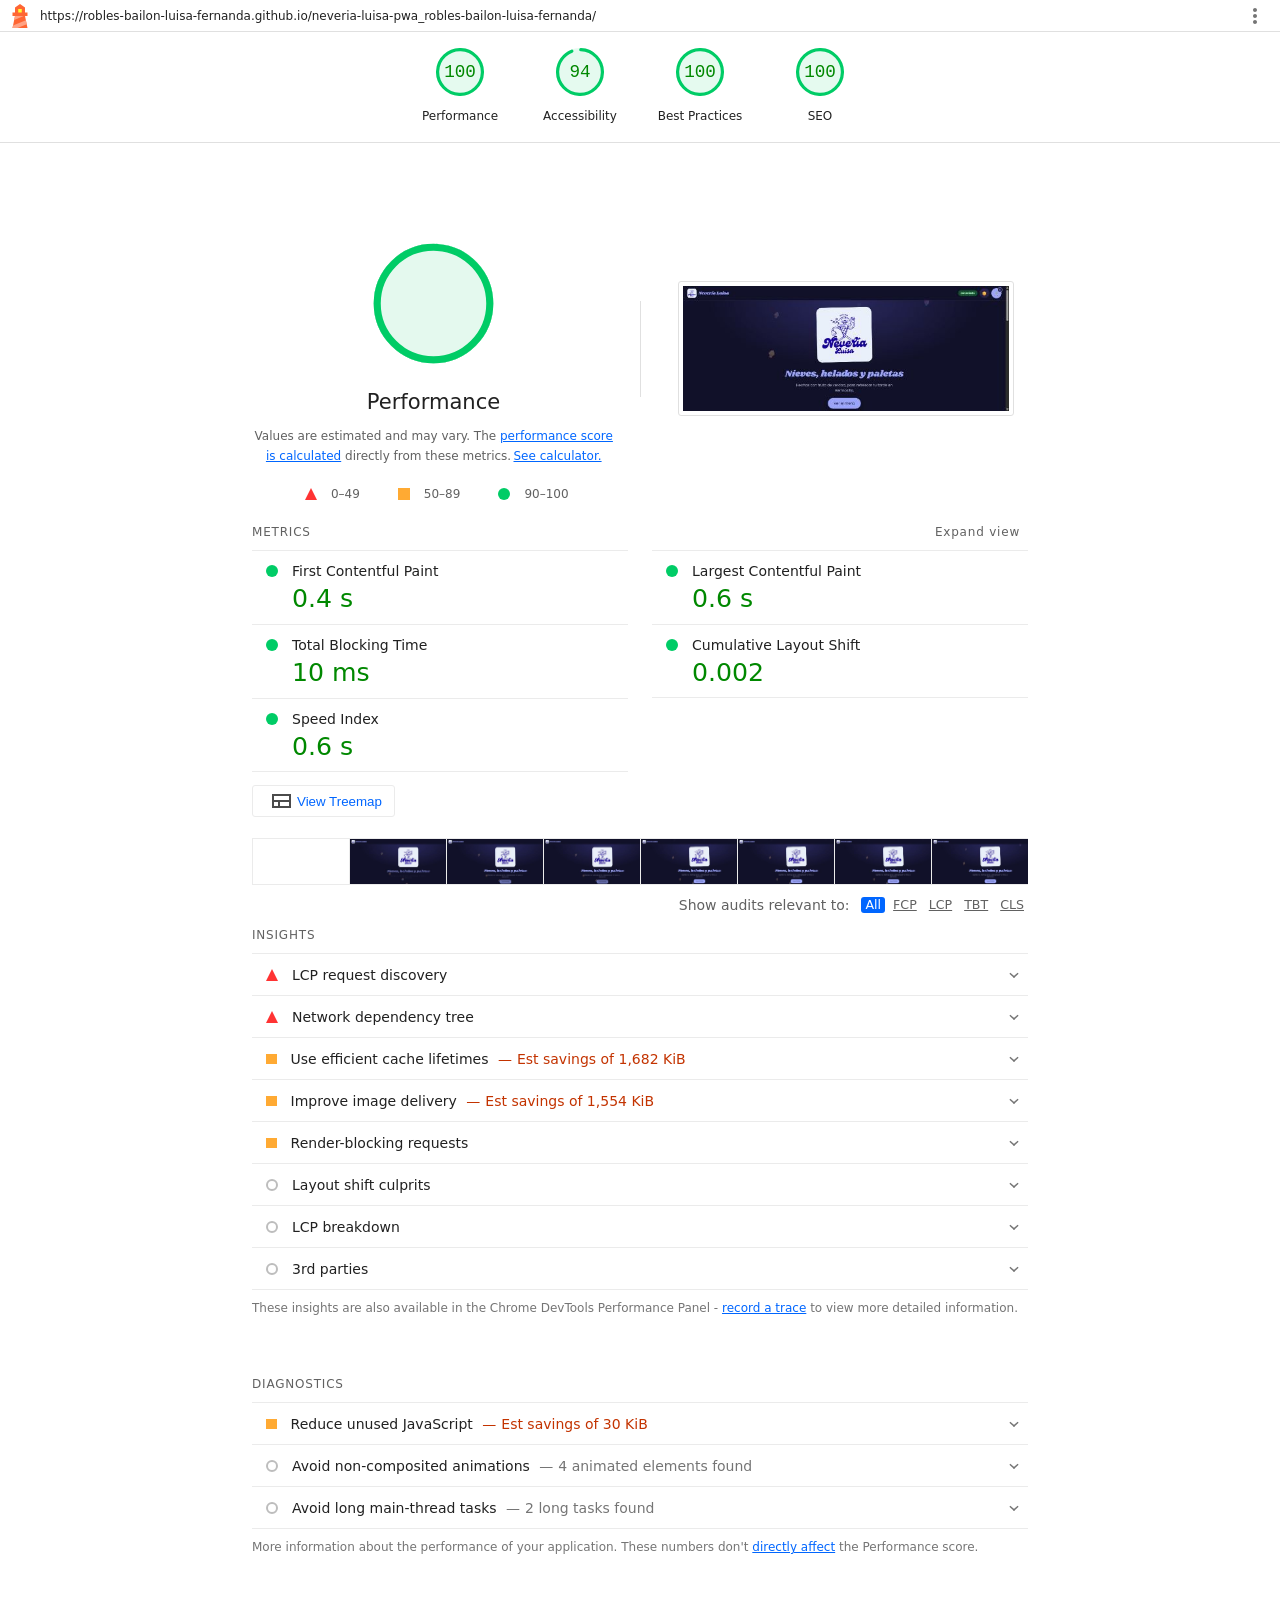
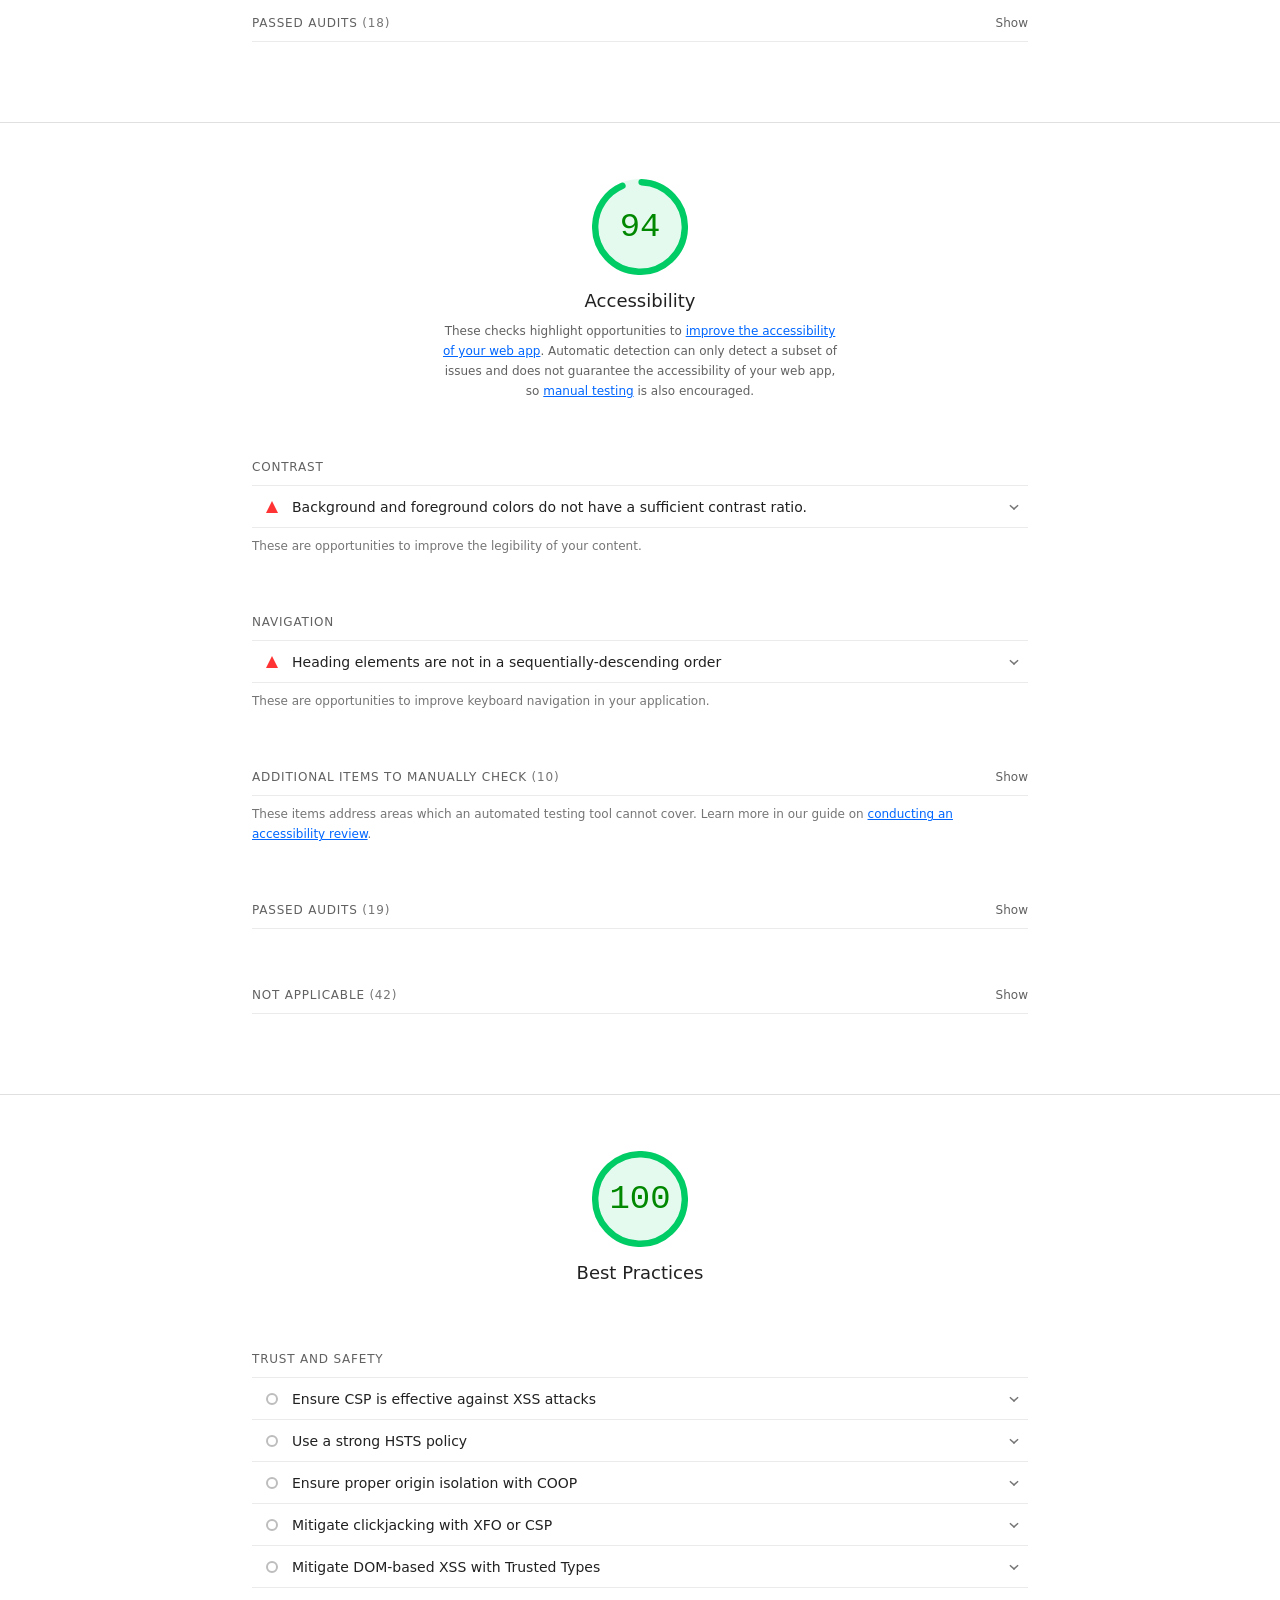
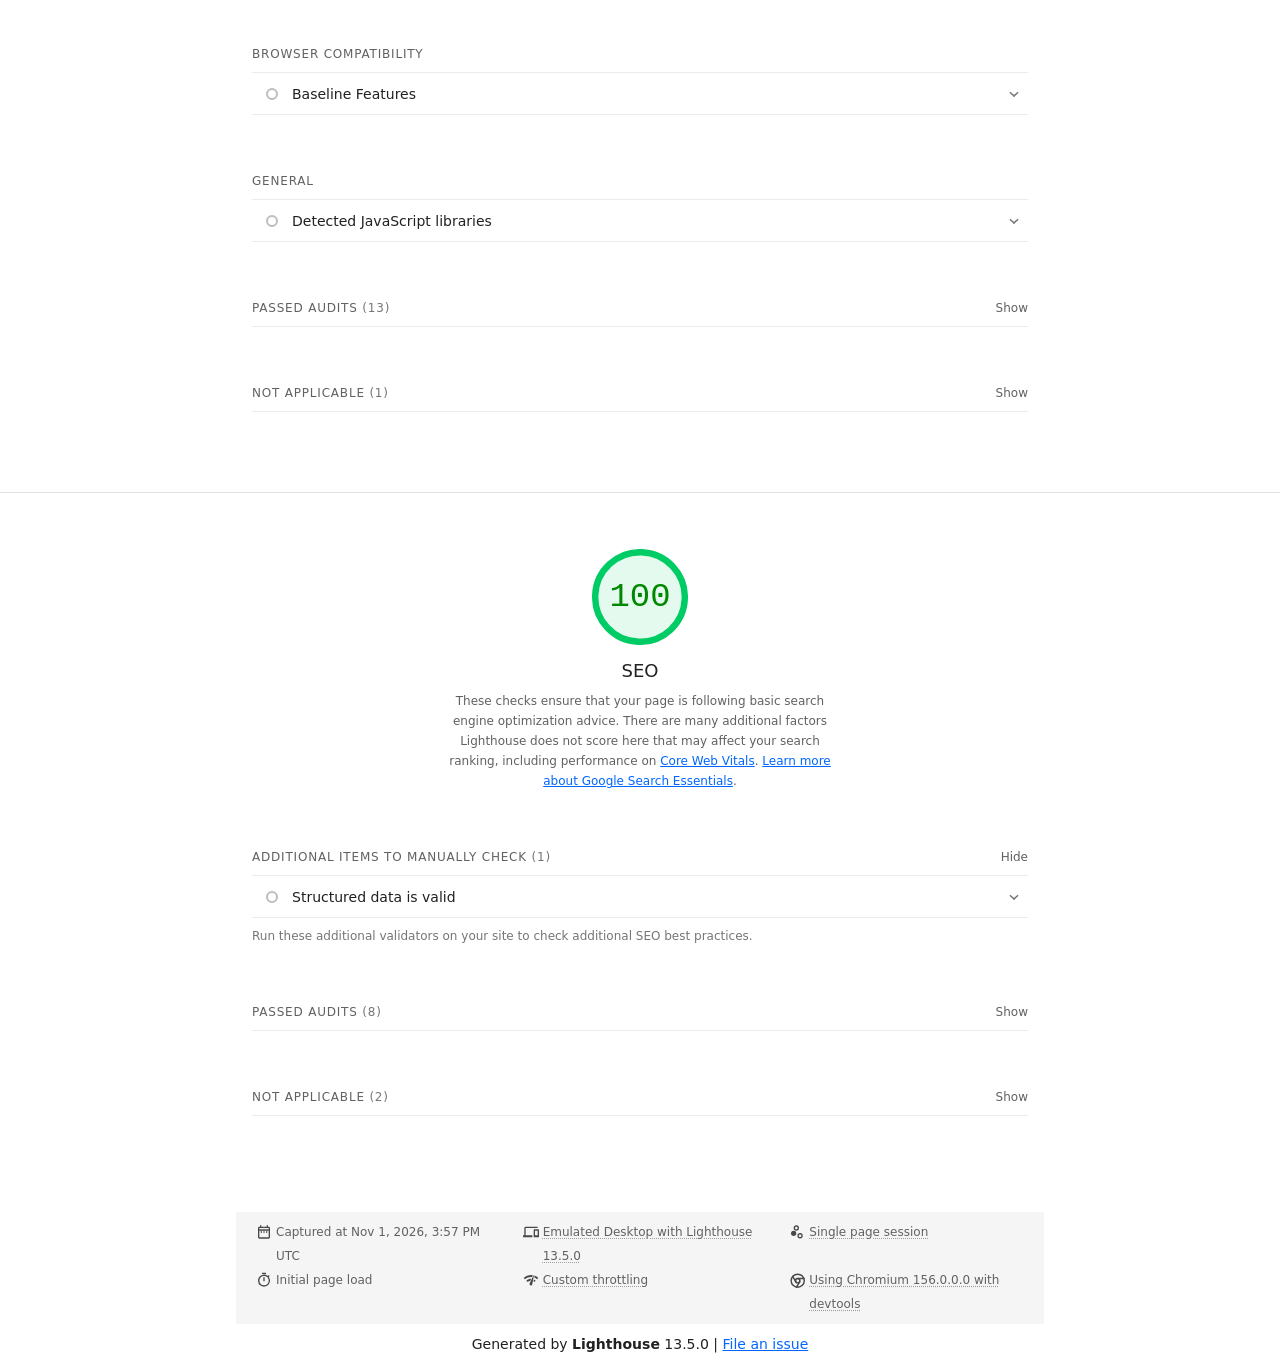
==== commit b00409d2: "Avance 4: versión final y reportes Lighthouse2 - ROBLES BAILON LUISA FERNANDA" ====
--- a/docs/lighthouse-escritorio.html
+++ b/docs/lighthouse-escritorio.html
@@ -17,7 +17,7 @@
 
   <div id="lh-log"></div>
 
-  <script>window.__LIGHTHOUSE_JSON__ = {"lighthouseVersion":"13.5.0","requestedUrl":"https://robles-bailon-luisa-fernanda.github.io/neveria-luisa-pwa_robles-bailon-luisa-fernanda/","mainDocumentUrl":"https://robles-bailon-luisa-fernanda.github.io/neveria-luisa-pwa_robles-bailon-luisa-fernanda/","finalDisplayedUrl":"https://robles-bailon-luisa-fernanda.github.io/neveria-luisa-pwa_robles-bailon-luisa-fernanda/","finalUrl":"https://robles-bailon-luisa-fernanda.github.io/neveria-luisa-pwa_robles-bailon-luisa-fernanda/","fetchTime":"2026-10-30T22:09:46.483Z","gatherMode":"navigation","runWarnings":[],"userAgent":"Mozilla/5.0 (Windows NT 10.0; Win64; x64) AppleWebKit/537.36 (KHTML, like Gecko) Chrome/156.0.0.0 Safari/537.36","environment":{"networkUserAgent":"Mozilla/5.0 (Macintosh; Intel Mac OS X 10_15_7) AppleWebKit/537.36 (KHTML, like Gecko) Chrome/156.0.0.0 Safari/537.36","hostUserAgent":"Mozilla/5.0 (Windows NT 10.0; Win64; x64) AppleWebKit/537.36 (KHTML, like Gecko) Chrome/156.0.0.0 Safari/537.36","benchmarkIndex":1292.5,"credits":{"axe-core":"4.13.0"}},"audits":{"is-on-https":{"id":"is-on-https","title":"Uses HTTPS","description":"All sites should be protected with HTTPS, even ones that don't handle sensitive data. This includes avoiding [mixed content](https://developers.google.com/web/fundamentals/security/prevent-mixed-content/what-is-mixed-content), where some resources are loaded over HTTP despite the initial request being served over HTTPS. HTTPS prevents intruders from tampering with or passively listening in on the communications between your app and your users, and is a prerequisite for HTTP/2 and many new web platform APIs. [Learn more about HTTPS](https://developer.chrome.com/docs/lighthouse/pwa/is-on-https/).","score":1,"scoreDisplayMode":"binary","details":{"type":"table","headings":[{"key":"url","valueType":"url","label":"Insecure URL"},{"key":"resolution","valueType":"text","label":"Request Resolution"}],"items":[]}},"redirects-http":{"id":"redirects-http","title":"Redirects HTTP traffic to HTTPS","description":"Make sure that you redirect all HTTP traffic to HTTPS in order to enable secure web features for all your users. [Learn more](https://developer.chrome.com/docs/lighthouse/pwa/redirects-http/).","score":null,"scoreDisplayMode":"notApplicable"},"first-contentful-paint":{"id":"first-contentful-paint","title":"First Contentful Paint","description":"First Contentful Paint marks the time at which the first text or image is painted. [Learn more about the First Contentful Paint metric](https://developer.chrome.com/docs/lighthouse/performance/first-contentful-paint/).","score":0.98,"scoreDisplayMode":"numeric","numericValue":658.8076,"numericUnit":"millisecond","displayValue":"0.7 s","scoringOptions":{"p10":934,"median":1600}},"largest-contentful-paint":{"id":"largest-contentful-paint","title":"Largest Contentful Paint","description":"Largest Contentful Paint marks the time at which the largest text or image is painted. [Learn more about the Largest Contentful Paint metric](https://developer.chrome.com/docs/lighthouse/performance/lighthouse-largest-contentful-paint/)","score":0.95,"scoreDisplayMode":"numeric","numericValue":973.3457999999999,"numericUnit":"millisecond","displayValue":"1.0 s","scoringOptions":{"p10":1200,"median":2400}},"speed-index":{"id":"speed-index","title":"Speed Index","description":"Speed Index shows how quickly the contents of a page are visibly populated. [Learn more about the Speed Index metric](https://developer.chrome.com/docs/lighthouse/performance/speed-index/).","score":0.99,"scoreDisplayMode":"numeric","numericValue":793.704507803327,"numericUnit":"millisecond","displayValue":"0.8 s","scoringOptions":{"p10":1311,"median":2300}},"screenshot-thumbnails":{"id":"screenshot-thumbnails","title":"Screenshot Thumbnails","description":"This is what the load of your site looked like.","score":1,"scoreDisplayMode":"informative","details":{"type":"filmstrip","scale":3000,"items":[{"timing":375,"timestamp":196840069895,"data":"[data-uri]"},{"timing":750,"timestamp":196840444895,"data":"[data-uri]"},{"timing":1125,"timestamp":196840819895,"data":"[data-uri]"},{"timing":1500,"timestamp":196841194895,"data":"[data-uri]"},{"timing":1875,"timestamp":196841569895,"data":"[data-uri]"},{"timing":2250,"timestamp":196841944895,"data":"[data-uri]"},{"timing":2625,"timestamp":196842319895,"data":"[data-uri]"},{"timing":3000,"timestamp":196842694895,"data":"[data-uri]"}]}},"final-screenshot":{"id":"final-screenshot","title":"Final Screenshot","description":"The last screenshot captured of the pageload.","score":1,"scoreDisplayMode":"informative","details":{"type":"screenshot","timing":2853,"timestamp":196842548282,"data":"[data-uri]"}},"total-blocking-time":{"id":"total-blocking-time","title":"Total Blocking Time","description":"Sum of all time periods between FCP and Time to Interactive, when task length exceeded 50ms, expressed in milliseconds. [Learn more about the Total Blocking Time metric](https://developer.chrome.com/docs/lighthouse/performance/lighthouse-total-blocking-time/).","score":1,"scoreDisplayMode":"numeric","numericValue":0,"numericUnit":"millisecond","displayValue":"0 ms","scoringOptions":{"p10":150,"median":350}},"max-potential-fid":{"id":"max-potential-fid","title":"Max Potential First Input Delay","description":"The maximum potential First Input Delay that your users could experience is the duration of the longest task. [Learn more about the Maximum Potential First Input Delay metric](https://developer.chrome.com/docs/lighthouse/performance/lighthouse-max-potential-fid/).","score":0.99,"scoreDisplayMode":"numeric","numericValue":71,"numericUnit":"millisecond","displayValue":"70 ms"},"cumulative-layout-shift":{"id":"cumulative-layout-shift","title":"Cumulative Layout Shift","description":"Cumulative Layout Shift measures the movement of visible elements within the viewport. [Learn more about the Cumulative Layout Shift metric](https://web.dev/articles/cls).","score":1,"scoreDisplayMode":"numeric","numericValue":0.000228512013343298,"numericUnit":"unitless","displayValue":"0","scoringOptions":{"p10":0.1,"median":0.25},"details":{"type":"debugdata","items":[{"cumulativeLayoutShiftMainFrame":0.000228512013343298,"newEngineResult":{"cumulativeLayoutShift":0.000228512013343298,"cumulativeLayoutShiftMainFrame":0.000228512013343298},"newEngineResultDiffered":false}]}},"errors-in-console":{"id":"errors-in-console","title":"No browser errors logged to the console","description":"Errors logged to the console indicate unresolved problems. They can come from network request failures and other browser concerns. [Learn more about this errors in console diagnostic audit](https://developer.chrome.com/docs/lighthouse/best-practices/errors-in-console/)","score":1,"scoreDisplayMode":"binary","details":{"type":"table","headings":[{"key":"sourceLocation","valueType":"source-location","label":"Source"},{"key":"description","valueType":"code","label":"Description"}],"items":[]}},"server-response-time":{"id":"server-response-time","title":"Initial server response time was short","description":"Keep the server response time for the main document short because all other requests depend on it. [Learn more about the Time to First Byte metric](https://developer.chrome.com/docs/lighthouse/performance/time-to-first-byte/).","score":1,"scoreDisplayMode":"metricSavings","numericValue":74,"numericUnit":"millisecond","displayValue":"Root document took 70 ms","metricSavings":{"FCP":0,"LCP":0},"details":{"type":"opportunity","headings":[{"key":"url","valueType":"url","label":"URL"},{"key":"responseTime","valueType":"timespanMs","label":"Time Spent"}],"items":[{"url":"https://robles-bailon-luisa-fernanda.github.io/neveria-luisa-pwa_robles-bailon-luisa-fernanda/","responseTime":74}],"overallSavingsMs":0},"guidanceLevel":1},"interactive":{"id":"interactive","title":"Time to Interactive","description":"Time to Interactive is the amount of time it takes for the page to become fully interactive. [Learn more about the Time to Interactive metric](https://developer.chrome.com/docs/lighthouse/performance/interactive/).","score":1,"scoreDisplayMode":"numeric","numericValue":973.3458,"numericUnit":"millisecond","displayValue":"1.0 s"},"user-timings":{"id":"user-timings","title":"User Timing marks and measures","description":"Consider instrumenting your app with the User Timing API to measure your app's real-world performance during key user experiences. [Learn more about User Timing marks](https://developer.chrome.com/docs/lighthouse/performance/user-timings/).","score":null,"scoreDisplayMode":"notApplicable","details":{"type":"table","headings":[{"key":"name","valueType":"text","label":"Name"},{"key":"timingType","valueType":"text","label":"Type"},{"key":"startTime","valueType":"ms","granularity":0.01,"label":"Start Time"},{"key":"duration","valueType":"ms","granularity":0.01,"label":"Duration"}],"items":[]},"guidanceLevel":2},"redirects":{"id":"redirects","title":"Avoid multiple page redirects","description":"Redirects introduce additional delays before the page can be loaded. [Learn how to avoid page redirects](https://developer.chrome.com/docs/lighthouse/performance/redirects/).","score":1,"scoreDisplayMode":"metricSavings","numericValue":0,"numericUnit":"millisecond","displayValue":"","metricSavings":{"LCP":0,"FCP":0},"details":{"type":"opportunity","headings":[],"items":[],"overallSavingsMs":0},"guidanceLevel":2},"image-aspect-ratio":{"id":"image-aspect-ratio","title":"Displays images with correct aspect ratio","description":"Image display dimensions should match natural aspect ratio. [Learn more about image aspect ratio](https://developer.chrome.com/docs/lighthouse/best-practices/image-aspect-ratio/).","score":1,"scoreDisplayMode":"binary","details":{"type":"table","headings":[{"key":"node","valueType":"node","label":""},{"key":"url","valueType":"url","label":"URL"},{"key":"displayedAspectRatio","valueType":"text","label":"Aspect Ratio (Displayed)"},{"key":"actualAspectRatio","valueType":"text","label":"Aspect Ratio (Actual)"}],"items":[]}},"image-size-responsive":{"id":"image-size-responsive","title":"Serves images with appropriate resolution","description":"Image natural dimensions should be proportional to the display size and the pixel ratio to maximize image clarity. [Learn how to provide responsive images](https://web.dev/articles/serve-responsive-images).","score":1,"scoreDisplayMode":"binary","details":{"type":"table","headings":[{"key":"node","valueType":"node","label":""},{"key":"url","valueType":"url","label":"URL"},{"key":"displayedSize","valueType":"text","label":"Displayed size"},{"key":"actualSize","valueType":"text","label":"Actual size"},{"key":"expectedSize","valueType":"text","label":"Expected size"}],"items":[]}},"deprecations":{"id":"deprecations","title":"Avoids deprecated APIs","description":"Deprecated APIs will eventually be removed from the browser. [Learn more about deprecated APIs](https://developer.chrome.com/docs/lighthouse/best-practices/deprecations/).","score":1,"scoreDisplayMode":"binary","details":{"type":"table","headings":[{"key":"value","valueType":"text","label":"Deprecation / Warning"},{"key":"source","valueType":"source-location","label":"Source"}],"items":[]}},"third-party-cookies":{"id":"third-party-cookies","title":"Avoids third-party cookies","description":"Third-party cookies may be blocked in some contexts. [Learn more about preparing for third-party cookie restrictions](https://privacysandbox.google.com/cookies/prepare/overview).","score":1,"scoreDisplayMode":"binary","details":{"type":"table","headings":[{"key":"name","valueType":"text","label":"Name"},{"key":"url","valueType":"url","label":"URL"}],"items":[]}},"mainthread-work-breakdown":{"id":"mainthread-work-breakdown","title":"Minimizes main-thread work","description":"Consider reducing the time spent parsing, compiling and executing JS. You may find delivering smaller JS payloads helps with this. [Learn how to minimize main-thread work](https://developer.chrome.com/docs/lighthouse/performance/mainthread-work-breakdown/)","score":1,"scoreDisplayMode":"metricSavings","numericValue":670.1789999999985,"numericUnit":"millisecond","displayValue":"0.7 s","metricSavings":{"TBT":0},"details":{"type":"table","headings":[{"key":"groupLabel","valueType":"text","label":"Category"},{"key":"duration","valueType":"ms","granularity":1,"label":"Time Spent"}],"items":[{"group":"other","groupLabel":"Other","duration":314.85799999999864},{"group":"styleLayout","groupLabel":"Style & Layout","duration":258.93299999999994},{"group":"scriptEvaluation","groupLabel":"Script Evaluation","duration":51.37200000000009},{"group":"paintCompositeRender","groupLabel":"Rendering","duration":21.002000000000006},{"group":"scriptParseCompile","groupLabel":"Script Parsing & Compilation","duration":17.208},{"group":"parseHTML","groupLabel":"Parse HTML & CSS","duration":6.805999999999998}],"sortedBy":["duration"]},"guidanceLevel":1},"bootup-time":{"id":"bootup-time","title":"JavaScript execution time","description":"Consider reducing the time spent parsing, compiling, and executing JS. You may find delivering smaller JS payloads helps with this. [Learn how to reduce Javascript execution time](https://developer.chrome.com/docs/lighthouse/performance/bootup-time/).","score":1,"scoreDisplayMode":"metricSavings","numericValue":39.511,"numericUnit":"millisecond","displayValue":"0.0 s","metricSavings":{"TBT":0},"details":{"type":"table","headings":[{"key":"url","valueType":"url","label":"URL"},{"key":"total","granularity":1,"valueType":"ms","label":"Total CPU Time"},{"key":"scripting","granularity":1,"valueType":"ms","label":"Script Evaluation"},{"key":"scriptParseCompile","granularity":1,"valueType":"ms","label":"Script Parse"}],"items":[{"url":"https://robles-bailon-luisa-fernanda.github.io/neveria-luisa-pwa_robles-bailon-luisa-fernanda/","total":403.781,"scripting":25.840000000000003,"scriptParseCompile":8.603999999999997},{"url":"Unattributable","total":224.0769999999999,"scripting":5.066999999999998,"scriptParseCompile":0}],"summary":{"wastedMs":39.511},"sortedBy":["total"]},"guidanceLevel":1},"diagnostics":{"id":"diagnostics","title":"Diagnostics","description":"Collection of useful page vitals.","score":1,"scoreDisplayMode":"informative","details":{"type":"debugdata","items":[{"numRequests":35,"numScripts":7,"numStylesheets":3,"numFonts":4,"numTasks":1549,"numTasksOver10ms":12,"numTasksOver25ms":2,"numTasksOver50ms":2,"numTasksOver100ms":1,"numTasksOver500ms":0,"rtt":0.4064,"throughput":6105955.7044026805,"maxRtt":240.859,"maxServerLatency":1025.953,"totalByteWeight":2061708,"totalTaskTime":670.1789999999982,"mainDocumentTransferSize":2360}]}},"network-requests":{"id":"network-requests","title":"Network Requests","description":"Lists the network requests that were made during page load.","score":1,"scoreDisplayMode":"informative","details":{"type":"table","headings":[{"key":"url","valueType":"url","label":"URL"},{"key":"protocol","valueType":"text","label":"Protocol"},{"key":"networkRequestTime","valueType":"ms","granularity":1,"label":"Network Request Time"},{"key":"networkEndTime","valueType":"ms","granularity":1,"label":"Network End Time"},{"key":"transferSize","valueType":"bytes","displayUnit":"kb","granularity":1,"label":"Transfer Size"},{"key":"resourceSize","valueType":"bytes","displayUnit":"kb","granularity":1,"label":"Resource Size"},{"key":"statusCode","valueType":"text","label":"Status Code"},{"key":"mimeType","valueType":"text","label":"MIME Type"},{"key":"resourceType","valueType":"text","label":"Resource Type"}],"items":[{"url":"https://robles-bailon-luisa-fernanda.github.io/neveria-luisa-pwa_robles-bailon-luisa-fernanda/","sessionTargetType":"page","protocol":"h2","cache":"none","rendererStartTime":0,"networkRequestTime":2.3530000150203705,"networkEndTime":83.11100000143051,"finished":true,"transferSize":2360,"resourceSize":5823,"statusCode":200,"mimeType":"text/html","resourceType":"Document","priority":"VeryHigh","experimentalFromMainFrame":true,"entity":"GitHub"},{"url":"https://robles-bailon-luisa-fernanda.github.io/neveria-luisa-pwa_robles-bailon-luisa-fernanda/icons/logo.png","sessionTargetType":"page","protocol":"h2","cache":"none","rendererStartTime":102.27899998426437,"networkRequestTime":132.78300002217293,"networkEndTime":511.26900002360344,"finished":true,"transferSize":104143,"resourceSize":103838,"statusCode":200,"mimeType":"image/png","resourceType":"Image","priority":"High","isLinkPreload":true,"experimentalFromMainFrame":true,"entity":"GitHub"},{"url":"https://robles-bailon-luisa-fernanda.github.io/neveria-luisa-pwa_robles-bailon-luisa-fernanda/css/estilos.css","sessionTargetType":"page","protocol":"h2","cache":"none","rendererStartTime":102.93299999833107,"networkRequestTime":138.3250000178814,"networkEndTime":516.7260000109673,"finished":true,"transferSize":3258,"resourceSize":10297,"statusCode":200,"mimeType":"text/css","resourceType":"Stylesheet","priority":"VeryHigh","experimentalFromMainFrame":true,"entity":"GitHub"},{"url":"https://robles-bailon-luisa-fernanda.github.io/neveria-luisa-pwa_robles-bailon-luisa-fernanda/js/carrito.js","sessionTargetType":"page","protocol":"h2","cache":"none","rendererStartTime":103.5120000243187,"networkRequestTime":138.7150000333786,"networkEndTime":520.1500000059605,"finished":true,"transferSize":1627,"resourceSize":3979,"statusCode":200,"mimeType":"application/javascript","resourceType":"Script","priority":"Medium","experimentalFromMainFrame":true,"entity":"GitHub"},{"url":"https://robles-bailon-luisa-fernanda.github.io/neveria-luisa-pwa_robles-bailon-luisa-fernanda/js/csr.js","sessionTargetType":"page","protocol":"h2","cache":"none","rendererStartTime":103.78200000524521,"networkRequestTime":139.00400000810623,"networkEndTime":519.6810000240803,"finished":true,"transferSize":1156,"resourceSize":2278,"statusCode":200,"mimeType":"application/javascript","resourceType":"Script","priority":"Medium","experimentalFromMainFrame":true,"entity":"GitHub"},{"url":"https://robles-bailon-luisa-fernanda.github.io/neveria-luisa-pwa_robles-bailon-luisa-fernanda/js/notificaciones.js","sessionTargetType":"page","protocol":"h2","cache":"none","rendererStartTime":104.00200003385544,"networkRequestTime":143.358000010252,"networkEndTime":521.0200000107288,"finished":true,"transferSize":787,"resourceSize":1453,"statusCode":200,"mimeType":"application/javascript","resourceType":"Script","priority":"Medium","experimentalFromMainFrame":true,"entity":"GitHub"},{"url":"https://cdnjs.cloudflare.com/ajax/libs/leaflet/1.9.4/leaflet.min.js","sessionTargetType":"page","protocol":"h3","cache":"none","rendererStartTime":104.27799999713898,"networkRequestTime":144.24300000071526,"networkEndTime":868.1590000092983,"finished":true,"transferSize":37534,"resourceSize":147171,"statusCode":200,"mimeType":"application/javascript","resourceType":"Script","priority":"Medium","experimentalFromMainFrame":true,"entity":"Cloudflare CDN"},{"url":"https://robles-bailon-luisa-fernanda.github.io/neveria-luisa-pwa_robles-bailon-luisa-fernanda/js/geolocalizacion.js","sessionTargetType":"page","protocol":"h2","cache":"none","rendererStartTime":104.49100002646446,"networkRequestTime":144.56400001049042,"networkEndTime":520.5890000164509,"finished":true,"transferSize":2258,"resourceSize":4735,"statusCode":200,"mimeType":"application/javascript","resourceType":"Script","priority":"Medium","experimentalFromMainFrame":true,"entity":"GitHub"},{"url":"https://robles-bailon-luisa-fernanda.github.io/neveria-luisa-pwa_robles-bailon-luisa-fernanda/js/app.js","sessionTargetType":"page","protocol":"h2","cache":"none","rendererStartTime":104.65000000596046,"networkRequestTime":511.82100000977516,"networkEndTime":557.1650000214577,"finished":true,"transferSize":519,"resourceSize":669,"statusCode":200,"mimeType":"application/javascript","resourceType":"Script","priority":"Medium","experimentalFromMainFrame":true,"entity":"GitHub"},{"url":"https://fonts.googleapis.com/css2?family=Poppins:wght@400;600;700&family=Shrikhand&display=swap","sessionTargetType":"page","protocol":"h2","cache":"none","rendererStartTime":135.56600001454353,"networkRequestTime":144.9379999935627,"networkEndTime":403.483000010252,"finished":true,"transferSize":776,"resourceSize":4873,"statusCode":200,"mimeType":"text/css","resourceType":"Stylesheet","priority":"VeryLow","experimentalFromMainFrame":true,"entity":"Google Fonts"},{"url":"https://cdnjs.cloudflare.com/ajax/libs/leaflet/1.9.4/leaflet.min.css","sessionTargetType":"page","protocol":"h3","cache":"none","rendererStartTime":136.7969999909401,"networkRequestTime":145.27400001883507,"networkEndTime":2046.0010000169277,"finished":true,"transferSize":2880,"resourceSize":10879,"statusCode":200,"mimeType":"text/css","resourceType":"Stylesheet","priority":"VeryLow","experimentalFromMainFrame":true,"entity":"Cloudflare CDN"},{"url":"https://robles-bailon-luisa-fernanda.github.io/neveria-luisa-pwa_robles-bailon-luisa-fernanda/manifest.json","sessionTargetType":"page","protocol":"h2","cache":"none","rendererStartTime":141.0789999961853,"networkRequestTime":517.1099999845028,"networkEndTime":614.4480000138283,"finished":true,"transferSize":709,"resourceSize":746,"statusCode":200,"mimeType":"application/json","resourceType":"Manifest","priority":"Medium","experimentalFromMainFrame":true,"entity":"GitHub"},{"url":"https://fonts.gstatic.com/s/shrikhand/v17/a8IbNovtLWfR7T7bMJwrA4KR8TtctQ.woff2","sessionTargetType":"page","protocol":"h3","cache":"none","rendererStartTime":529.5040000081062,"networkRequestTime":669.9600000083447,"networkEndTime":803.3040000200272,"finished":true,"transferSize":15763,"resourceSize":15736,"statusCode":200,"mimeType":"font/woff2","resourceType":"Font","priority":"VeryHigh","experimentalFromMainFrame":true,"entity":"Google Fonts"},{"url":"https://fonts.gstatic.com/s/poppins/v24/pxiEyp8kv8JHgFVrJJfecnFHGPc.woff2","sessionTargetType":"page","protocol":"h3","cache":"none","rendererStartTime":529.886000007391,"networkRequestTime":671.8340000212193,"networkEndTime":806.9679999947548,"finished":true,"transferSize":7927,"resourceSize":7900,"statusCode":200,"mimeType":"font/woff2","resourceType":"Font","priority":"VeryHigh","experimentalFromMainFrame":true,"entity":"Google Fonts"},{"url":"https://fonts.gstatic.com/s/poppins/v24/pxiByp8kv8JHgFVrLCz7Z1xlFd2JQEk.woff2","sessionTargetType":"page","protocol":"h3","cache":"none","rendererStartTime":531.4490000009537,"networkRequestTime":672.108000010252,"networkEndTime":806.4410000145435,"finished":true,"transferSize":7875,"resourceSize":7848,"statusCode":200,"mimeType":"font/woff2","resourceType":"Font","priority":"VeryHigh","experimentalFromMainFrame":true,"entity":"Google Fonts"},{"url":"https://fonts.gstatic.com/s/poppins/v24/pxiByp8kv8JHgFVrLEj6Z1xlFd2JQEk.woff2","sessionTargetType":"page","protocol":"h3","cache":"none","rendererStartTime":532.5990000069141,"networkRequestTime":672.3619999885559,"networkEndTime":797.9200000166893,"finished":true,"transferSize":8019,"resourceSize":7992,"statusCode":200,"mimeType":"font/woff2","resourceType":"Font","priority":"VeryHigh","experimentalFromMainFrame":true,"entity":"Google Fonts"},{"url":"https://robles-bailon-luisa-fernanda.github.io/neveria-luisa-pwa_robles-bailon-luisa-fernanda/catalogo.json","sessionTargetType":"page","protocol":"h2","cache":"none","rendererStartTime":699.7880000174046,"networkRequestTime":702.6630000174046,"networkEndTime":809.910000026226,"finished":true,"transferSize":652,"resourceSize":2331,"statusCode":200,"mimeType":"application/json","resourceType":"Fetch","priority":"High","experimentalFromMainFrame":true,"entity":"GitHub"},{"url":"https://robles-bailon-luisa-fernanda.github.io/neveria-luisa-pwa_robles-bailon-luisa-fernanda/img/limon.jpg","sessionTargetType":"page","protocol":"h2","cache":"none","rendererStartTime":846.7940000295639,"networkRequestTime":848.0139999985695,"networkEndTime":1024.0100000202656,"finished":true,"transferSize":88937,"resourceSize":88613,"statusCode":200,"mimeType":"image/jpeg","resourceType":"Image","priority":"Low","experimentalFromMainFrame":true,"entity":"GitHub"},{"url":"https://robles-bailon-luisa-fernanda.github.io/neveria-luisa-pwa_robles-bailon-luisa-fernanda/img/mango.jpg","sessionTargetType":"page","protocol":"h2","cache":"none","rendererStartTime":847.0049999952316,"networkRequestTime":848.3610000312328,"networkEndTime":1109.0900000035763,"finished":true,"transferSize":80085,"resourceSize":79857,"statusCode":200,"mimeType":"image/jpeg","resourceType":"Image","priority":"Low","experimentalFromMainFrame":true,"entity":"GitHub"},{"url":"https://robles-bailon-luisa-fernanda.github.io/neveria-luisa-pwa_robles-bailon-luisa-fernanda/img/guanabana.jpg","sessionTargetType":"page","protocol":"h2","cache":"none","rendererStartTime":847.1430000066757,"networkRequestTime":848.6669999957085,"networkEndTime":1160.45300000906,"finished":true,"transferSize":54643,"resourceSize":54417,"statusCode":200,"mimeType":"image/jpeg","resourceType":"Image","priority":"Low","experimentalFromMainFrame":true,"entity":"GitHub"},{"url":"https://robles-bailon-luisa-fernanda.github.io/neveria-luisa-pwa_robles-bailon-luisa-fernanda/img/queso-zarzamora.jpg","sessionTargetType":"page","protocol":"h2","cache":"none","rendererStartTime":847.261000007391,"networkRequestTime":849.0810000002384,"networkEndTime":1395.0460000038147,"finished":true,"transferSize":44299,"resourceSize":44061,"statusCode":200,"mimeType":"image/jpeg","resourceType":"Image","priority":"Low","experimentalFromMainFrame":true,"entity":"GitHub"},{"url":"https://robles-bailon-luisa-fernanda.github.io/neveria-luisa-pwa_robles-bailon-luisa-fernanda/img/coco.jpg","sessionTargetType":"page","protocol":"h2","cache":"none","rendererStartTime":847.3980000019073,"networkRequestTime":849.4210000038147,"networkEndTime":1527.2709999978542,"finished":true,"transferSize":153241,"resourceSize":152870,"statusCode":200,"mimeType":"image/jpeg","resourceType":"Image","priority":"Low","experimentalFromMainFrame":true,"entity":"GitHub"},{"url":"https://robles-bailon-luisa-fernanda.github.io/neveria-luisa-pwa_robles-bailon-luisa-fernanda/img/fresa-crema.jpg","sessionTargetType":"page","protocol":"h2","cache":"none","rendererStartTime":847.5180000066757,"networkRequestTime":849.7940000295639,"networkEndTime":1556.5509999990463,"finished":true,"transferSize":116022,"resourceSize":115797,"statusCode":200,"mimeType":"image/jpeg","resourceType":"Image","priority":"Low","experimentalFromMainFrame":true,"entity":"GitHub"},{"url":"https://robles-bailon-luisa-fernanda.github.io/neveria-luisa-pwa_robles-bailon-luisa-fernanda/img/pepino-chile.jpg","sessionTargetType":"page","protocol":"h2","cache":"none","rendererStartTime":847.6490000188351,"networkRequestTime":1024.3950000107288,"networkEndTime":1654.7400000095367,"finished":true,"transferSize":92976,"resourceSize":92671,"statusCode":200,"mimeType":"image/jpeg","resourceType":"Image","priority":"Low","experimentalFromMainFrame":true,"entity":"GitHub"},{"url":"https://robles-bailon-luisa-fernanda.github.io/neveria-luisa-pwa_robles-bailon-luisa-fernanda/img/nuez.jpg","sessionTargetType":"page","protocol":"h2","cache":"none","rendererStartTime":847.7670000195503,"networkRequestTime":1109.466000020504,"networkEndTime":2501.765000015497,"finished":true,"transferSize":305547,"resourceSize":305179,"statusCode":200,"mimeType":"image/jpeg","resourceType":"Image","priority":"Low","experimentalFromMainFrame":true,"entity":"GitHub"},{"url":"https://robles-bailon-luisa-fernanda.github.io/neveria-luisa-pwa_robles-bailon-luisa-fernanda/img/chocolate-rellena.jpg","sessionTargetType":"page","protocol":"h2","cache":"none","rendererStartTime":847.921000033617,"networkRequestTime":1160.7509999871254,"networkEndTime":2235.0400000214577,"finished":true,"transferSize":101659,"resourceSize":101391,"statusCode":200,"mimeType":"image/jpeg","resourceType":"Image","priority":"Low","experimentalFromMainFrame":true,"entity":"GitHub"},{"url":"https://robles-bailon-luisa-fernanda.github.io/neveria-luisa-pwa_robles-bailon-luisa-fernanda/img/paleta-mangonada.jpg","sessionTargetType":"page","protocol":"h2","cache":"none","rendererStartTime":848.0640000104904,"networkRequestTime":1395.4840000271797,"networkEndTime":2522.934000015259,"finished":true,"transferSize":80704,"resourceSize":80454,"statusCode":200,"mimeType":"image/jpeg","resourceType":"Image","priority":"Low","experimentalFromMainFrame":true,"entity":"GitHub"},{"url":"https://robles-bailon-luisa-fernanda.github.io/neveria-luisa-pwa_robles-bailon-luisa-fernanda/img/banana-split.jpg","sessionTargetType":"page","protocol":"h2","cache":"none","rendererStartTime":848.2800000309944,"networkRequestTime":1527.79699999094,"networkEndTime":2677.4989999830723,"finished":true,"transferSize":120509,"resourceSize":120136,"statusCode":200,"mimeType":"image/jpeg","resourceType":"Image","priority":"Low","experimentalFromMainFrame":true,"entity":"GitHub"},{"url":"https://robles-bailon-luisa-fernanda.github.io/neveria-luisa-pwa_robles-bailon-luisa-fernanda/img/mangonada-vaso.jpg","sessionTargetType":"page","protocol":"h2","cache":"none","rendererStartTime":848.449000030756,"networkRequestTime":1556.9990000128746,"networkEndTime":2792.3869999945164,"finished":true,"transferSize":162772,"resourceSize":162501,"statusCode":200,"mimeType":"image/jpeg","resourceType":"Image","priority":"Low","experimentalFromMainFrame":true,"entity":"GitHub"},{"url":"https://robles-bailon-luisa-fernanda.github.io/neveria-luisa-pwa_robles-bailon-luisa-fernanda/img/raspado-tamarindo.jpg","sessionTargetType":"page","protocol":"h2","cache":"none","rendererStartTime":848.5780000090599,"networkRequestTime":1655.0259999930859,"networkEndTime":2827.9200000166893,"finished":true,"transferSize":105789,"resourceSize":105401,"statusCode":200,"mimeType":"image/jpeg","resourceType":"Image","priority":"Low","experimentalFromMainFrame":true,"entity":"GitHub"},{"url":"https://robles-bailon-luisa-fernanda.github.io/neveria-luisa-pwa_robles-bailon-luisa-fernanda/img/malteada.jpg","sessionTargetType":"page","protocol":"h2","cache":"none","rendererStartTime":848.7360000014305,"networkRequestTime":2235.3409999907017,"networkEndTime":2977.9099999964237,"finished":true,"transferSize":144234,"resourceSize":143966,"statusCode":200,"mimeType":"image/jpeg","resourceType":"Image","priority":"Low","experimentalFromMainFrame":true,"entity":"GitHub"},{"url":"https://robles-bailon-luisa-fernanda.github.io/neveria-luisa-pwa_robles-bailon-luisa-fernanda/img/cono-doble.jpg","sessionTargetType":"page","protocol":"h2","cache":"none","rendererStartTime":848.8870000243187,"networkRequestTime":2502.016999989748,"networkEndTime":3135.8200000226498,"finished":true,"transferSize":113217,"resourceSize":112858,"statusCode":200,"mimeType":"image/jpeg","resourceType":"Image","priority":"Low","experimentalFromMainFrame":true,"entity":"GitHub"},{"url":"chrome-extension://nhdogjmejiglipccpnnnanhbledajbpd/dist/detector.js","sessionTargetType":"page","protocol":"chrome-extension","cache":"none","rendererStartTime":1097.2370000183582,"networkRequestTime":1097.2370000183582,"networkEndTime":1101.4070000350475,"finished":true,"transferSize":1330,"resourceSize":1330,"statusCode":200,"mimeType":"text/javascript","resourceType":"Script","priority":"Low","experimentalFromMainFrame":true,"entity":"Vue.js devtools"},{"url":"https://robles-bailon-luisa-fernanda.github.io/neveria-luisa-pwa_robles-bailon-luisa-fernanda/icons/icon.svg","sessionTargetType":"page","protocol":"h2","cache":"none","rendererStartTime":3142.4370000064373,"networkRequestTime":3143.782000005245,"networkEndTime":3362.774000018835,"finished":true,"transferSize":97501,"resourceSize":134474,"statusCode":200,"mimeType":"image/svg+xml","resourceType":"Other","priority":"High","experimentalFromMainFrame":true,"entity":"GitHub"},{"url":"https://robles-bailon-luisa-fernanda.github.io/neveria-luisa-pwa_robles-bailon-luisa-fernanda/icons/icon.svg","sessionTargetType":"page","protocol":"h2","cache":"none","rendererStartTime":3144.7290000021458,"networkRequestTime":3146.8009999990463,"networkEndTime":3363.185000002384,"finished":true,"transferSize":0,"resourceSize":134474,"statusCode":200,"mimeType":"image/svg+xml","resourceType":"Other","priority":"High","experimentalFromMainFrame":true,"entity":"GitHub"}],"debugData":{"type":"debugdata","networkStartTimeTs":196839696341,"initiators":[{"type":"parser","url":"https://robles-bailon-luisa-fernanda.github.io/neveria-luisa-pwa_robles-bailon-luisa-fernanda/","lineNumber":18,"columnNumber":55},{"type":"parser","url":"https://robles-bailon-luisa-fernanda.github.io/neveria-luisa-pwa_robles-bailon-luisa-fernanda/","lineNumber":19,"columnNumber":48},{"type":"parser","url":"https://robles-bailon-luisa-fernanda.github.io/neveria-luisa-pwa_robles-bailon-luisa-fernanda/","lineNumber":71,"columnNumber":30},{"type":"parser","url":"https://robles-bailon-luisa-fernanda.github.io/neveria-luisa-pwa_robles-bailon-luisa-fernanda/","lineNumber":72,"columnNumber":26},{"type":"parser","url":"https://robles-bailon-luisa-fernanda.github.io/neveria-luisa-pwa_robles-bailon-luisa-fernanda/","lineNumber":73,"columnNumber":37},{"type":"parser","url":"https://robles-bailon-luisa-fernanda.github.io/neveria-luisa-pwa_robles-bailon-luisa-fernanda/","lineNumber":74,"columnNumber":84},{"type":"parser","url":"https://robles-bailon-luisa-fernanda.github.io/neveria-luisa-pwa_robles-bailon-luisa-fernanda/","lineNumber":75,"columnNumber":38},{"type":"parser","url":"https://robles-bailon-luisa-fernanda.github.io/neveria-luisa-pwa_robles-bailon-luisa-fernanda/","lineNumber":76,"columnNumber":26},{"type":"parser","url":"https://robles-bailon-luisa-fernanda.github.io/neveria-luisa-pwa_robles-bailon-luisa-fernanda/","lineNumber":13,"columnNumber":170},{"type":"parser","url":"https://robles-bailon-luisa-fernanda.github.io/neveria-luisa-pwa_robles-bailon-luisa-fernanda/","lineNumber":23,"columnNumber":141},{"type":"parser","url":"https://robles-bailon-luisa-fernanda.github.io/neveria-luisa-pwa_robles-bailon-luisa-fernanda/","lineNumber":71,"columnNumber":39},{"type":"parser","url":"https://fonts.googleapis.com/css2?family=Poppins:wght@400;600;700&family=Shrikhand&display=swap"},{"type":"parser","url":"https://fonts.googleapis.com/css2?family=Poppins:wght@400;600;700&family=Shrikhand&display=swap"},{"type":"parser","url":"https://fonts.googleapis.com/css2?family=Poppins:wght@400;600;700&family=Shrikhand&display=swap"},{"type":"parser","url":"https://fonts.googleapis.com/css2?family=Poppins:wght@400;600;700&family=Shrikhand&display=swap"},{"type":"parser","url":"https://robles-bailon-luisa-fernanda.github.io/neveria-luisa-pwa_robles-bailon-luisa-fernanda/","lineNumber":74,"columnNumber":93},{"type":"parser","url":"https://robles-bailon-luisa-fernanda.github.io/neveria-luisa-pwa_robles-bailon-luisa-fernanda/","lineNumber":74,"columnNumber":93},{"type":"parser","url":"https://robles-bailon-luisa-fernanda.github.io/neveria-luisa-pwa_robles-bailon-luisa-fernanda/","lineNumber":74,"columnNumber":93},{"type":"parser","url":"https://robles-bailon-luisa-fernanda.github.io/neveria-luisa-pwa_robles-bailon-luisa-fernanda/","lineNumber":74,"columnNumber":93},{"type":"parser","url":"https://robles-bailon-luisa-fernanda.github.io/neveria-luisa-pwa_robles-bailon-luisa-fernanda/","lineNumber":74,"columnNumber":93},{"type":"parser","url":"https://robles-bailon-luisa-fernanda.github.io/neveria-luisa-pwa_robles-bailon-luisa-fernanda/","lineNumber":74,"columnNumber":93},{"type":"parser","url":"https://robles-bailon-luisa-fernanda.github.io/neveria-luisa-pwa_robles-bailon-luisa-fernanda/","lineNumber":74,"columnNumber":93},{"type":"parser","url":"https://robles-bailon-luisa-fernanda.github.io/neveria-luisa-pwa_robles-bailon-luisa-fernanda/","lineNumber":74,"columnNumber":93},{"type":"parser","url":"https://robles-bailon-luisa-fernanda.github.io/neveria-luisa-pwa_robles-bailon-luisa-fernanda/","lineNumber":74,"columnNumber":93},{"type":"parser","url":"https://robles-bailon-luisa-fernanda.github.io/neveria-luisa-pwa_robles-bailon-luisa-fernanda/","lineNumber":74,"columnNumber":93},{"type":"parser","url":"https://robles-bailon-luisa-fernanda.github.io/neveria-luisa-pwa_robles-bailon-luisa-fernanda/","lineNumber":74,"columnNumber":93},{"type":"parser","url":"https://robles-bailon-luisa-fernanda.github.io/neveria-luisa-pwa_robles-bailon-luisa-fernanda/","lineNumber":74,"columnNumber":93},{"type":"parser","url":"https://robles-bailon-luisa-fernanda.github.io/neveria-luisa-pwa_robles-bailon-luisa-fernanda/","lineNumber":74,"columnNumber":93},{"type":"parser","url":"https://robles-bailon-luisa-fernanda.github.io/neveria-luisa-pwa_robles-bailon-luisa-fernanda/","lineNumber":74,"columnNumber":93},{"type":"parser","url":"https://robles-bailon-luisa-fernanda.github.io/neveria-luisa-pwa_robles-bailon-luisa-fernanda/","lineNumber":74,"columnNumber":93}]}}},"network-rtt":{"id":"network-rtt","title":"Network Round Trip Times","description":"Network round trip times (RTT) have a large impact on performance. If the RTT to an origin is high, it's an indication that servers closer to the user could improve performance. [Learn more about the Round Trip Time](https://hpbn.co/primer-on-latency-and-bandwidth/).","score":1,"scoreDisplayMode":"informative","numericValue":240.859,"numericUnit":"millisecond","displayValue":"240 ms","details":{"type":"table","headings":[{"key":"origin","valueType":"text","label":"URL"},{"key":"rtt","valueType":"ms","granularity":1,"label":"Time Spent"}],"items":[{"origin":"https://cdnjs.cloudflare.com","rtt":240.859},{"origin":"https://fonts.googleapis.com","rtt":1.7551999999999999},{"origin":"https://fonts.gstatic.com","rtt":0.6594},{"origin":"https://robles-bailon-luisa-fernanda.github.io","rtt":0.4064}],"sortedBy":["rtt"]}},"network-server-latency":{"id":"network-server-latency","title":"Server Backend Latencies","description":"Server latencies can impact web performance. If the server latency of an origin is high, it's an indication the server is overloaded or has poor backend performance. [Learn more about server response time](https://hpbn.co/primer-on-web-performance/#analyzing-the-resource-waterfall).","score":1,"scoreDisplayMode":"informative","numericValue":1025.953,"numericUnit":"millisecond","displayValue":"1,030 ms","details":{"type":"table","headings":[{"key":"origin","valueType":"text","label":"URL"},{"key":"serverResponseTime","valueType":"ms","granularity":1,"label":"Time Spent"}],"items":[{"origin":"https://cdnjs.cloudflare.com","serverResponseTime":1025.953},{"origin":"https://robles-bailon-luisa-fernanda.github.io","serverResponseTime":332.8076},{"origin":"https://fonts.googleapis.com","serverResponseTime":236.4918},{"origin":"https://fonts.gstatic.com","serverResponseTime":122.10309999999998}],"sortedBy":["serverResponseTime"]}},"main-thread-tasks":{"id":"main-thread-tasks","title":"Tasks","description":"Lists the toplevel main thread tasks that executed during page load.","score":1,"scoreDisplayMode":"informative","details":{"type":"table","headings":[{"key":"startTime","valueType":"ms","granularity":1,"label":"Start Time"},{"key":"duration","valueType":"ms","granularity":1,"label":"End Time"}],"items":[{"duration":22.947,"startTime":96.378},{"duration":17.824,"startTime":120.803},{"duration":74.426,"startTime":159.834},{"duration":142.033,"startTime":526.361},{"duration":10.633,"startTime":673.25},{"duration":15.494,"startTime":684.081},{"duration":11.348,"startTime":704.417},{"duration":13.347,"startTime":816.345},{"duration":10.928,"startTime":833.653},{"duration":6.568,"startTime":844.597},{"duration":13.12,"startTime":872.122},{"duration":7.388,"startTime":888.42},{"duration":20.981,"startTime":3366.368},{"duration":17.887,"startTime":3387.462}]}},"metrics":{"id":"metrics","title":"Metrics","description":"Collects all available metrics.","score":1,"scoreDisplayMode":"informative","numericValue":973,"numericUnit":"millisecond","details":{"type":"debugdata","items":[{"firstContentfulPaint":659,"largestContentfulPaint":973,"interactive":973,"speedIndex":794,"totalBlockingTime":0,"maxPotentialFID":71,"cumulativeLayoutShift":0.000228512013343298,"cumulativeLayoutShiftMainFrame":0.000228512013343298,"lcpLoadDelay":493,"lcpLoadDuration":680,"timeToFirstByte":493,"observedTimeOrigin":0,"observedTimeOriginTs":196839694895,"observedNavigationStart":0,"observedNavigationStartTs":196839694895,"observedFirstPaint":734,"observedFirstPaintTs":196840429063,"observedFirstContentfulPaint":734,"observedFirstContentfulPaintTs":196840429063,"observedFirstContentfulPaintAllFrames":734,"observedFirstContentfulPaintAllFramesTs":196840429063,"observedLargestContentfulPaint":734,"observedLargestContentfulPaintTs":196840429063,"observedLargestContentfulPaintAllFrames":734,"observedLargestContentfulPaintAllFramesTs":196840429063,"observedTraceEnd":7322,"observedTraceEndTs":196847017365,"observedLoad":3139,"observedLoadTs":196842834182,"observedDomContentLoaded":889,"observedDomContentLoadedTs":196840584385,"observedCumulativeLayoutShift":0.000228512013343298,"observedCumulativeLayoutShiftMainFrame":0.000228512013343298,"observedFirstVisualChange":736,"observedFirstVisualChangeTs":196840430895,"observedLastVisualChange":2853,"observedLastVisualChangeTs":196842547895,"observedSpeedIndex":781,"observedSpeedIndexTs":196840475646},{"lcpInvalidated":false}]}},"resource-summary":{"id":"resource-summary","title":"Resources Summary","description":"Aggregates all network requests and groups them by type","score":1,"scoreDisplayMode":"informative","details":{"type":"table","headings":[{"key":"label","valueType":"text","label":"Resource Type"},{"key":"requestCount","valueType":"numeric","label":"Requests"},{"key":"transferSize","valueType":"bytes","label":"Transfer Size"}],"items":[{"resourceType":"total","label":"Total","requestCount":34,"transferSize":2060378},{"resourceType":"image","label":"Image","requestCount":16,"transferSize":1868777},{"resourceType":"other","label":"Other","requestCount":4,"transferSize":98862},{"resourceType":"script","label":"Script","requestCount":6,"transferSize":43881},{"resourceType":"font","label":"Font","requestCount":4,"transferSize":39584},{"resourceType":"stylesheet","label":"Stylesheet","requestCount":3,"transferSize":6914},{"resourceType":"document","label":"Document","requestCount":1,"transferSize":2360},{"resourceType":"media","label":"Media","requestCount":0,"transferSize":0},{"resourceType":"third-party","label":"Third-party","requestCount":34,"transferSize":2060378}]}},"layout-shifts":{"id":"layout-shifts","title":"Avoid large layout shifts","description":"These are the largest layout shifts observed on the page. Each table item represents a single layout shift, and shows the element that shifted the most. Below each item are possible root causes that led to the layout shift. Some of these layout shifts may not be included in the CLS metric value due to [windowing](https://web.dev/articles/cls#what_is_cls). [Learn how to improve CLS](https://web.dev/articles/optimize-cls)","score":1,"scoreDisplayMode":"informative","displayValue":"1 layout shift found","metricSavings":{"CLS":0},"details":{"type":"table","headings":[{"key":"node","valueType":"node","subItemsHeading":{"key":"extra"},"label":"Element"},{"key":"score","valueType":"numeric","subItemsHeading":{"key":"cause","valueType":"text"},"granularity":0.001,"label":"Layout shift score"}],"items":[{"node":{"type":"node","lhId":"page-1-DIV","path":"1,HTML,1,BODY,0,HEADER,1,DIV","selector":"body > header.top > div.acciones","boundingRect":{"top":10,"bottom":56,"left":1251,"right":1447,"width":197,"height":46},"snippet":"\u003cdiv class=\"acciones\">","nodeLabel":"conectado\n🌙\n🛒\n0"},"score":0.000228512013343298,"subItems":{"type":"subitems","items":[{"extra":{"type":"url","value":"https://fonts.gstatic.com/s/poppins/v24/pxiByp8kv8JHgFVrLEj6Z1xlFd2JQEk.woff2"},"cause":"Web font loaded"}]}}]},"guidanceLevel":2},"long-tasks":{"id":"long-tasks","title":"Avoid long main-thread tasks","description":"Lists the longest tasks on the main thread, useful for identifying worst contributors to input delay. [Learn how to avoid long main-thread tasks](https://web.dev/articles/optimize-long-tasks)","score":1,"scoreDisplayMode":"informative","displayValue":"1 long task found","metricSavings":{"TBT":0},"details":{"type":"table","headings":[{"key":"url","valueType":"url","label":"URL"},{"key":"startTime","valueType":"ms","granularity":1,"label":"Start Time"},{"key":"duration","valueType":"ms","granularity":1,"label":"Duration"}],"items":[{"url":"https://robles-bailon-luisa-fernanda.github.io/neveria-luisa-pwa_robles-bailon-luisa-fernanda/","duration":71,"startTime":610.8076}],"sortedBy":["duration"],"skipSumming":["startTime"],"debugData":{"type":"debugdata","urls":["https://robles-bailon-luisa-fernanda.github.io/neveria-luisa-pwa_robles-bailon-luisa-fernanda/"],"tasks":[{"urlIndex":0,"startTime":610.8,"duration":71,"other":71,"paintCompositeRender":0,"scriptEvaluation":0,"styleLayout":0}]}},"guidanceLevel":1},"non-composited-animations":{"id":"non-composited-animations","title":"Avoid non-composited animations","description":"Animations which are not composited can be janky and increase CLS. [Learn how to avoid non-composited animations](https://developer.chrome.com/docs/lighthouse/performance/non-composited-animations/)","score":1,"scoreDisplayMode":"informative","displayValue":"4 animated elements found","metricSavings":{"CLS":0},"details":{"type":"table","headings":[{"key":"node","valueType":"node","subItemsHeading":{"key":"failureReason","valueType":"text"},"label":"Element"},{"key":null,"valueType":"text","subItemsHeading":{"key":"animation","valueType":"text"},"label":"Name"}],"items":[{"node":{"type":"node","lhId":"page-2-DIV","path":"","selector":"div.card","boundingRect":{"top":0,"bottom":0,"left":0,"right":0,"width":0,"height":0},"snippet":"\u003cdiv class=\"card sk\">","nodeLabel":"div.card"},"subItems":{"type":"subitems","items":[{"failureReason":"Unsupported CSS Properties: background-position-x, background-position-y","animation":"brillo"}]}},{"node":{"type":"node","lhId":"page-3-DIV","path":"","selector":"div.card","boundingRect":{"top":0,"bottom":0,"left":0,"right":0,"width":0,"height":0},"snippet":"\u003cdiv class=\"card sk\">","nodeLabel":"div.card"},"subItems":{"type":"subitems","items":[{"failureReason":"Unsupported CSS Properties: background-position-x, background-position-y","animation":"brillo"}]}},{"node":{"type":"node","lhId":"page-4-DIV","path":"","selector":"div.card","boundingRect":{"top":0,"bottom":0,"left":0,"right":0,"width":0,"height":0},"snippet":"\u003cdiv class=\"card sk\">","nodeLabel":"div.card"},"subItems":{"type":"subitems","items":[{"failureReason":"Unsupported CSS Properties: background-position-x, background-position-y","animation":"brillo"}]}},{"node":{"type":"node","lhId":"page-5-DIV","path":"","selector":"div.card","boundingRect":{"top":0,"bottom":0,"left":0,"right":0,"width":0,"height":0},"snippet":"\u003cdiv class=\"card sk\">","nodeLabel":"div.card"},"subItems":{"type":"subitems","items":[{"failureReason":"Unsupported CSS Properties: background-position-x, background-position-y","animation":"brillo"}]}}]},"guidanceLevel":2},"unsized-images":{"id":"unsized-images","title":"Image elements have explicit `width` and `height`","description":"Set an explicit width and height on image elements to reduce layout shifts and improve CLS. [Learn how to set image dimensions](https://web.dev/articles/optimize-cls#images_without_dimensions)","score":1,"scoreDisplayMode":"metricSavings","metricSavings":{"CLS":0},"details":{"type":"table","headings":[{"key":"node","valueType":"node","label":""},{"key":"url","valueType":"url","label":"URL"}],"items":[]},"guidanceLevel":4},"valid-source-maps":{"id":"valid-source-maps","title":"Page has valid source maps","description":"Source maps translate minified code to the original source code. This helps developers debug in production. In addition, Lighthouse is able to provide further insights. Consider deploying source maps to take advantage of these benefits. [Learn more about source maps](https://developer.chrome.com/docs/devtools/javascript/source-maps/).","score":1,"scoreDisplayMode":"binary","details":{"type":"table","headings":[{"key":"scriptUrl","valueType":"url","subItemsHeading":{"key":"error"},"label":"URL"},{"key":"sourceMapUrl","valueType":"url","label":"Map URL"}],"items":[{"scriptUrl":"chrome-extension://fheoggkfdfchfphceeifdbepaooicaho/scripts/content_navigate_complete.js","sourceMapUrl":"chrome-extension://fheoggkfdfchfphceeifdbepaooicaho/sourceMap/chrome/scripts/content_navigate_complete.js.map","subItems":{"type":"subitems","items":[{"error":"Error: Failed fetching source map (null)"}]}}]}},"csp-xss":{"id":"csp-xss","title":"Ensure CSP is effective against XSS attacks","description":"A strong Content Security Policy (CSP) significantly reduces the risk of cross-site scripting (XSS) attacks. [Learn how to use a CSP to prevent XSS](https://developer.chrome.com/docs/lighthouse/best-practices/csp-xss/)","score":1,"scoreDisplayMode":"informative","details":{"type":"table","headings":[{"key":"description","valueType":"text","subItemsHeading":{"key":"description"},"label":"Description"},{"key":"directive","valueType":"code","subItemsHeading":{"key":"directive"},"label":"Directive"},{"key":"severity","valueType":"text","subItemsHeading":{"key":"severity"},"label":"Severity"}],"items":[{"severity":"High","description":"No CSP found in enforcement mode"}]}},"has-hsts":{"id":"has-hsts","title":"Use a strong HSTS policy","description":"Deployment of the HSTS header significantly reduces the risk of downgrading HTTP connections and eavesdropping attacks. A rollout in stages, starting with a low max-age is recommended. [Learn more about using a strong HSTS policy.](https://developer.chrome.com/docs/lighthouse/best-practices/has-hsts)","score":1,"scoreDisplayMode":"informative","details":{"type":"table","headings":[{"key":"description","valueType":"text","subItemsHeading":{"key":"description"},"label":"Description"},{"key":"directive","valueType":"code","subItemsHeading":{"key":"directive"},"label":"Directive"},{"key":"severity","valueType":"text","subItemsHeading":{"key":"severity"},"label":"Severity"}],"items":[{"directive":"includeSubDomains","description":"No `includeSubDomains` directive found","severity":"Medium"},{"directive":"preload","description":"No `preload` directive found","severity":"Medium"}]}},"origin-isolation":{"id":"origin-isolation","title":"Ensure proper origin isolation with COOP","description":"The Cross-Origin-Opener-Policy (COOP) can be used to isolate the top-level window from other documents such as pop-ups. [Learn more about deploying the COOP header.](https://web.dev/articles/why-coop-coep#coop)","score":1,"scoreDisplayMode":"informative","details":{"type":"table","headings":[{"key":"description","valueType":"text","subItemsHeading":{"key":"description"},"label":"Description"},{"key":"directive","valueType":"code","subItemsHeading":{"key":"directive"},"label":"Directive"},{"key":"severity","valueType":"text","subItemsHeading":{"key":"severity"},"label":"Severity"}],"items":[{"description":"No COOP header found","severity":"High"}]}},"clickjacking-mitigation":{"id":"clickjacking-mitigation","title":"Mitigate clickjacking with XFO or CSP","description":"The `X-Frame-Options` (XFO) header or the `frame-ancestors` directive in the `Content-Security-Policy` (CSP) header control where a page can be embedded. These can mitigate clickjacking attacks by blocking some or all sites from embedding the page. [Learn more about mitigating clickjacking](https://developer.chrome.com/docs/lighthouse/best-practices/clickjacking-mitigation).","score":1,"scoreDisplayMode":"informative","details":{"type":"table","headings":[{"key":"description","valueType":"text","subItemsHeading":{"key":"description"},"label":"Description"},{"key":"severity","valueType":"text","subItemsHeading":{"key":"severity"},"label":"Severity"}],"items":[{"severity":"High","description":"No frame control policy found"}]}},"trusted-types-xss":{"id":"trusted-types-xss","title":"Mitigate DOM-based XSS with Trusted Types","description":"The `require-trusted-types-for` directive in the `Content-Security-Policy` (CSP) header instructs user agents to control the data passed to DOM XSS sink functions. [Learn more about mitigating DOM-based XSS with Trusted Types](https://developer.chrome.com/docs/lighthouse/best-practices/trusted-types-xss).","score":1,"scoreDisplayMode":"informative","details":{"type":"table","headings":[{"key":"description","valueType":"text","subItemsHeading":{"key":"description"},"label":"Description"},{"key":"severity","valueType":"text","subItemsHeading":{"key":"severity"},"label":"Severity"}],"items":[{"severity":"High","description":"No `Content-Security-Policy` header with Trusted Types directive found"}]}},"script-treemap-data":{"id":"script-treemap-data","title":"Script Treemap Data","description":"Used for treemap app","score":1,"scoreDisplayMode":"informative","details":{"type":"treemap-data","nodes":[{"name":"chrome-extension://nhdogjmejiglipccpnnnanhbledajbpd/dist/prepare.js","resourceBytes":83350,"encodedBytes":83350,"unusedBytes":52547},{"name":"https://robles-bailon-luisa-fernanda.github.io/neveria-luisa-pwa_robles-bailon-luisa-fernanda/","resourceBytes":1244,"encodedBytes":0,"unusedBytes":183,"children":[{"name":"(inline) try { document.…","resourceBytes":174,"unusedBytes":0},{"name":"(inline) this.media='all…","resourceBytes":16,"unusedBytes":0},{"name":"(inline) if (\"serviceWor…","resourceBytes":286,"unusedBytes":74},{"name":"(inline) const btnTema =…","resourceBytes":752,"unusedBytes":109},{"name":"(inline) this.media='all…","resourceBytes":16,"unusedBytes":0}]},{"name":"https://robles-bailon-luisa-fernanda.github.io/neveria-luisa-pwa_robles-bailon-luisa-fernanda/js/carrito.js","resourceBytes":3961,"encodedBytes":0,"unusedBytes":2839},{"name":"https://robles-bailon-luisa-fernanda.github.io/neveria-luisa-pwa_robles-bailon-luisa-fernanda/js/csr.js","resourceBytes":2274,"encodedBytes":0,"unusedBytes":471},{"name":"https://robles-bailon-luisa-fernanda.github.io/neveria-luisa-pwa_robles-bailon-luisa-fernanda/js/notificaciones.js","resourceBytes":1445,"encodedBytes":0,"unusedBytes":1057},{"name":"https://cdnjs.cloudflare.com/ajax/libs/leaflet/1.9.4/leaflet.min.js","resourceBytes":147171,"encodedBytes":36864,"unusedBytes":122838},{"name":"https://robles-bailon-luisa-fernanda.github.io/neveria-luisa-pwa_robles-bailon-luisa-fernanda/js/geolocalizacion.js","resourceBytes":4707,"encodedBytes":0,"unusedBytes":3886},{"name":"https://robles-bailon-luisa-fernanda.github.io/neveria-luisa-pwa_robles-bailon-luisa-fernanda/js/app.js","resourceBytes":664,"encodedBytes":0,"unusedBytes":0},{"name":"chrome-extension://bcjindcccaagfpapjjmafapmmgkkhgoa/content.js","resourceBytes":11206,"encodedBytes":11206,"unusedBytes":3091},{"name":"chrome-extension://fheoggkfdfchfphceeifdbepaooicaho/scripts/content_navigate_complete.js","resourceBytes":4884,"encodedBytes":4884,"unusedBytes":2101},{"name":"chrome-extension://bcjindcccaagfpapjjmafapmmgkkhgoa/set-json-global.js","resourceBytes":383,"encodedBytes":383,"unusedBytes":256},{"name":"chrome-extension://nhdogjmejiglipccpnnnanhbledajbpd/dist/devtools-overlay.js","resourceBytes":390,"encodedBytes":390,"unusedBytes":96},{"name":"chrome-extension://nhdogjmejiglipccpnnnanhbledajbpd/dist/detector.js","resourceBytes":1330,"encodedBytes":1331,"unusedBytes":84}]}},"accesskeys":{"id":"accesskeys","title":"`[accesskey]` values are unique","description":"Access keys let users quickly focus a part of the page. For proper navigation, each access key must be unique. [Learn more about access keys](https://dequeuniversity.com/rules/axe/4.13/accesskeys).","score":null,"scoreDisplayMode":"notApplicable"},"aria-allowed-attr":{"id":"aria-allowed-attr","title":"`[aria-*]` attributes match their roles","description":"Each ARIA `role` supports a specific subset of `aria-*` attributes. Mismatching these invalidates the `aria-*` attributes. [Learn how to match ARIA attributes to their roles](https://dequeuniversity.com/rules/axe/4.13/aria-allowed-attr).","score":1,"scoreDisplayMode":"binary","details":{"type":"table","headings":[{"key":"node","valueType":"node","subItemsHeading":{"key":"relatedNode","valueType":"node"},"label":"Failing Elements"}],"items":[]}},"aria-allowed-role":{"id":"aria-allowed-role","title":"Uses ARIA roles only on compatible elements","description":"Many HTML elements can only be assigned certain ARIA roles. Using ARIA roles where they are not allowed can interfere with the accessibility of the web page. [Learn more about ARIA roles](https://dequeuniversity.com/rules/axe/4.13/aria-allowed-role).","score":null,"scoreDisplayMode":"notApplicable"},"aria-command-name":{"id":"aria-command-name","title":"`button`, `link`, and `menuitem` elements have accessible names","description":"When an element doesn't have an accessible name, screen readers announce it with a generic name, making it unusable for users who rely on screen readers. [Learn how to make command elements more accessible](https://dequeuniversity.com/rules/axe/4.13/aria-command-name).","score":null,"scoreDisplayMode":"notApplicable"},"aria-conditional-attr":{"id":"aria-conditional-attr","title":"ARIA attributes are used as specified for the element's role","description":"Some ARIA attributes are only allowed on an element under certain conditions. [Learn more about conditional ARIA attributes](https://dequeuniversity.com/rules/axe/4.13/aria-conditional-attr).","score":1,"scoreDisplayMode":"binary","details":{"type":"table","headings":[{"key":"node","valueType":"node","subItemsHeading":{"key":"relatedNode","valueType":"node"},"label":"Failing Elements"}],"items":[]}},"aria-deprecated-role":{"id":"aria-deprecated-role","title":"Deprecated ARIA roles were not used","description":"Deprecated ARIA roles may not be processed correctly by assistive technology. [Learn more about deprecated ARIA roles](https://dequeuniversity.com/rules/axe/4.13/aria-deprecated-role).","score":1,"scoreDisplayMode":"binary","details":{"type":"table","headings":[{"key":"node","valueType":"node","subItemsHeading":{"key":"relatedNode","valueType":"node"},"label":"Failing Elements"}],"items":[]}},"aria-dialog-name":{"id":"aria-dialog-name","title":"Elements with `role=\"dialog\"` or `role=\"alertdialog\"` have accessible names.","description":"ARIA dialog elements without accessible names may prevent screen readers users from discerning the purpose of these elements. [Learn how to make ARIA dialog elements more accessible](https://dequeuniversity.com/rules/axe/4.13/aria-dialog-name).","score":null,"scoreDisplayMode":"notApplicable"},"aria-hidden-body":{"id":"aria-hidden-body","title":"`[aria-hidden=\"true\"]` is not present on the document `\u003cbody>`","description":"Assistive technologies, like screen readers, work inconsistently when `aria-hidden=\"true\"` is set on the document `\u003cbody>`. [Learn how `aria-hidden` affects the document body](https://dequeuniversity.com/rules/axe/4.13/aria-hidden-body).","score":1,"scoreDisplayMode":"binary","details":{"type":"table","headings":[{"key":"node","valueType":"node","subItemsHeading":{"key":"relatedNode","valueType":"node"},"label":"Failing Elements"}],"items":[]}},"aria-hidden-focus":{"id":"aria-hidden-focus","title":"`[aria-hidden=\"true\"]` elements do not contain focusable descendents","description":"Focusable descendents within an `[aria-hidden=\"true\"]` element prevent those interactive elements from being available to users of assistive technologies like screen readers. [Learn how `aria-hidden` affects focusable elements](https://dequeuniversity.com/rules/axe/4.13/aria-hidden-focus).","score":null,"scoreDisplayMode":"notApplicable"},"aria-input-field-name":{"id":"aria-input-field-name","title":"ARIA input fields have accessible names","description":"When an input field doesn't have an accessible name, screen readers announce it with a generic name, making it unusable for users who rely on screen readers. [Learn more about input field labels](https://dequeuniversity.com/rules/axe/4.13/aria-input-field-name).","score":null,"scoreDisplayMode":"notApplicable"},"aria-meter-name":{"id":"aria-meter-name","title":"ARIA `meter` elements have accessible names","description":"When a meter element doesn't have an accessible name, screen readers announce it with a generic name, making it unusable for users who rely on screen readers. [Learn how to name `meter` elements](https://dequeuniversity.com/rules/axe/4.13/aria-meter-name).","score":null,"scoreDisplayMode":"notApplicable"},"aria-progressbar-name":{"id":"aria-progressbar-name","title":"ARIA `progressbar` elements have accessible names","description":"When a `progressbar` element doesn't have an accessible name, screen readers announce it with a generic name, making it unusable for users who rely on screen readers. [Learn how to label `progressbar` elements](https://dequeuniversity.com/rules/axe/4.13/aria-progressbar-name).","score":null,"scoreDisplayMode":"notApplicable"},"aria-prohibited-attr":{"id":"aria-prohibited-attr","title":"Elements use only permitted ARIA attributes","description":"Using ARIA attributes in roles where they are prohibited can mean that important information is not communicated to users of assistive technologies. [Learn more about prohibited ARIA roles](https://dequeuniversity.com/rules/axe/4.13/aria-prohibited-attr).","score":1,"scoreDisplayMode":"binary","details":{"type":"table","headings":[{"key":"node","valueType":"node","subItemsHeading":{"key":"relatedNode","valueType":"node"},"label":"Failing Elements"}],"items":[]}},"aria-required-attr":{"id":"aria-required-attr","title":"`[role]`s have all required `[aria-*]` attributes","description":"Some ARIA roles have required attributes that describe the state of the element to screen readers. [Learn more about roles and required attributes](https://dequeuniversity.com/rules/axe/4.13/aria-required-attr).","score":1,"scoreDisplayMode":"binary","details":{"type":"table","headings":[{"key":"node","valueType":"node","subItemsHeading":{"key":"relatedNode","valueType":"node"},"label":"Failing Elements"}],"items":[]}},"aria-required-children":{"id":"aria-required-children","title":"Elements with an ARIA `[role]` that require children to contain a specific `[role]` have all required children.","description":"Some ARIA parent roles must contain specific child roles to perform their intended accessibility functions. [Learn more about roles and required children elements](https://dequeuniversity.com/rules/axe/4.13/aria-required-children).","score":null,"scoreDisplayMode":"notApplicable"},"aria-required-parent":{"id":"aria-required-parent","title":"`[role]`s are contained by their required parent element","description":"Some ARIA child roles must be contained by specific parent roles to properly perform their intended accessibility functions. [Learn more about ARIA roles and required parent element](https://dequeuniversity.com/rules/axe/4.13/aria-required-parent).","score":null,"scoreDisplayMode":"notApplicable"},"aria-roles":{"id":"aria-roles","title":"`[role]` values are valid","description":"ARIA roles must have valid values in order to perform their intended accessibility functions. [Learn more about valid ARIA roles](https://dequeuniversity.com/rules/axe/4.13/aria-roles).","score":1,"scoreDisplayMode":"binary","details":{"type":"table","headings":[{"key":"node","valueType":"node","subItemsHeading":{"key":"relatedNode","valueType":"node"},"label":"Failing Elements"}],"items":[]}},"aria-text":{"id":"aria-text","title":"Elements with the `role=text` attribute do not have focusable descendents.","description":"Adding `role=text` around a text node split by markup enables VoiceOver to treat it as one phrase, but the element's focusable descendents will not be announced. [Learn more about the `role=text` attribute](https://dequeuniversity.com/rules/axe/4.13/aria-text).","score":null,"scoreDisplayMode":"notApplicable"},"aria-toggle-field-name":{"id":"aria-toggle-field-name","title":"ARIA toggle fields have accessible names","description":"When a toggle field doesn't have an accessible name, screen readers announce it with a generic name, making it unusable for users who rely on screen readers. [Learn more about toggle fields](https://dequeuniversity.com/rules/axe/4.13/aria-toggle-field-name).","score":null,"scoreDisplayMode":"notApplicable"},"aria-tooltip-name":{"id":"aria-tooltip-name","title":"ARIA `tooltip` elements have accessible names","description":"When a tooltip element doesn't have an accessible name, screen readers announce it with a generic name, making it unusable for users who rely on screen readers. [Learn how to name `tooltip` elements](https://dequeuniversity.com/rules/axe/4.13/aria-tooltip-name).","score":null,"scoreDisplayMode":"notApplicable"},"aria-treeitem-name":{"id":"aria-treeitem-name","title":"ARIA `treeitem` elements have accessible names","description":"When a `treeitem` element doesn't have an accessible name, screen readers announce it with a generic name, making it unusable for users who rely on screen readers. [Learn more about labeling `treeitem` elements](https://dequeuniversity.com/rules/axe/4.13/aria-treeitem-name).","score":null,"scoreDisplayMode":"notApplicable"},"aria-valid-attr-value":{"id":"aria-valid-attr-value","title":"`[aria-*]` attributes have valid values","description":"Assistive technologies, like screen readers, can't interpret ARIA attributes with invalid values. [Learn more about valid values for ARIA attributes](https://dequeuniversity.com/rules/axe/4.13/aria-valid-attr-value).","score":1,"scoreDisplayMode":"binary","details":{"type":"table","headings":[{"key":"node","valueType":"node","subItemsHeading":{"key":"relatedNode","valueType":"node"},"label":"Failing Elements"}],"items":[]}},"aria-valid-attr":{"id":"aria-valid-attr","title":"`[aria-*]` attributes are valid and not misspelled","description":"Assistive technologies, like screen readers, can't interpret ARIA attributes with invalid names. [Learn more about valid ARIA attributes](https://dequeuniversity.com/rules/axe/4.13/aria-valid-attr).","score":1,"scoreDisplayMode":"binary","details":{"type":"table","headings":[{"key":"node","valueType":"node","subItemsHeading":{"key":"relatedNode","valueType":"node"},"label":"Failing Elements"}],"items":[]}},"button-name":{"id":"button-name","title":"Buttons have an accessible name","description":"When a button doesn't have an accessible name, screen readers announce it as \"button\", making it unusable for users who rely on screen readers. [Learn how to make buttons more accessible](https://dequeuniversity.com/rules/axe/4.13/button-name).","score":1,"scoreDisplayMode":"binary","details":{"type":"table","headings":[{"key":"node","valueType":"node","subItemsHeading":{"key":"relatedNode","valueType":"node"},"label":"Failing Elements"}],"items":[]}},"bypass":{"id":"bypass","title":"The page contains a heading, skip link, or landmark region","description":"Adding ways to bypass repetitive content lets keyboard users navigate the page more efficiently. [Learn more about bypass blocks](https://dequeuniversity.com/rules/axe/4.13/bypass).","score":null,"scoreDisplayMode":"notApplicable"},"color-contrast":{"id":"color-contrast","title":"Background and foreground colors have a sufficient contrast ratio","description":"Low-contrast text is difficult or impossible for many users to read. [Learn how to provide sufficient color contrast](https://dequeuniversity.com/rules/axe/4.13/color-contrast).","score":1,"scoreDisplayMode":"binary","details":{"type":"table","headings":[{"key":"node","valueType":"node","subItemsHeading":{"key":"relatedNode","valueType":"node"},"label":"Failing Elements"}],"items":[]}},"definition-list":{"id":"definition-list","title":"`\u003cdl>`'s contain only properly-ordered `\u003cdt>` and `\u003cdd>` groups, `\u003cscript>`, `\u003ctemplate>` or `\u003cdiv>` elements.","description":"When definition lists are not properly marked up, screen readers may produce confusing or inaccurate output. [Learn how to structure definition lists correctly](https://dequeuniversity.com/rules/axe/4.13/definition-list).","score":null,"scoreDisplayMode":"notApplicable"},"dlitem":{"id":"dlitem","title":"Definition list items are wrapped in `\u003cdl>` elements","description":"Definition list items (`\u003cdt>` and `\u003cdd>`) must be wrapped in a parent `\u003cdl>` element to ensure that screen readers can properly announce them. [Learn how to structure definition lists correctly](https://dequeuniversity.com/rules/axe/4.13/dlitem).","score":null,"scoreDisplayMode":"notApplicable"},"document-title":{"id":"document-title","title":"Document has a `\u003ctitle>` element","description":"The title gives screen reader users an overview of the page, and search engine users rely on it heavily to determine if a page is relevant to their search. [Learn more about document titles](https://dequeuniversity.com/rules/axe/4.13/document-title).","score":1,"scoreDisplayMode":"binary","details":{"type":"table","headings":[{"key":"node","valueType":"node","subItemsHeading":{"key":"relatedNode","valueType":"node"},"label":"Failing Elements"}],"items":[]}},"duplicate-id-aria":{"id":"duplicate-id-aria","title":"ARIA IDs are unique","description":"The value of an ARIA ID must be unique to prevent other instances from being overlooked by assistive technologies. [Learn how to fix duplicate ARIA IDs](https://dequeuniversity.com/rules/axe/4.13/duplicate-id-aria).","score":null,"scoreDisplayMode":"notApplicable"},"empty-heading":{"id":"empty-heading","title":"All heading elements contain content.","description":"A heading with no content or inaccessible text prevent screen reader users from accessing information on the page's structure. [Learn more about headings](https://dequeuniversity.com/rules/axe/4.13/empty-heading).","score":null,"scoreDisplayMode":"notApplicable"},"form-field-multiple-labels":{"id":"form-field-multiple-labels","title":"No form fields have multiple labels","description":"Form fields with multiple labels can be confusingly announced by assistive technologies like screen readers which use either the first, the last, or all of the labels. [Learn how to use form labels](https://dequeuniversity.com/rules/axe/4.13/form-field-multiple-labels).","score":null,"scoreDisplayMode":"notApplicable"},"frame-title":{"id":"frame-title","title":"`\u003cframe>` or `\u003ciframe>` elements have a title","description":"Screen reader users rely on frame titles to describe the contents of frames. [Learn more about frame titles](https://dequeuniversity.com/rules/axe/4.13/frame-title).","score":null,"scoreDisplayMode":"notApplicable"},"heading-order":{"id":"heading-order","title":"Heading elements are not in a sequentially-descending order","description":"Properly ordered headings that do not skip levels convey the semantic structure of the page, making it easier to navigate and understand when using assistive technologies. [Learn more about heading order](https://dequeuniversity.com/rules/axe/4.13/heading-order).","score":0,"scoreDisplayMode":"binary","details":{"type":"table","headings":[{"key":"node","valueType":"node","subItemsHeading":{"key":"relatedNode","valueType":"node"},"label":"Failing Elements"}],"items":[{"node":{"type":"node","lhId":"1-0-H3","path":"1,HTML,1,BODY,2,MAIN,1,SECTION,0,ARTICLE,1,DIV,1,H3","selector":"section#catalogo > article.card > div.info > h3","boundingRect":{"top":917,"bottom":941,"left":242,"right":401,"width":159,"height":24},"snippet":"\u003ch3>","nodeLabel":"Limón","explanation":"Fix any of the following:\n  Heading order invalid"}}],"debugData":{"type":"debugdata","impact":"moderate","tags":["cat.semantics","best-practice"]}}},"html-has-lang":{"id":"html-has-lang","title":"`\u003chtml>` element has a `[lang]` attribute","description":"If a page doesn't specify a `lang` attribute, a screen reader assumes that the page is in the default language that the user chose when setting up the screen reader. If the page isn't actually in the default language, then the screen reader might not announce the page's text correctly. [Learn more about the `lang` attribute](https://dequeuniversity.com/rules/axe/4.13/html-has-lang).","score":1,"scoreDisplayMode":"binary","details":{"type":"table","headings":[{"key":"node","valueType":"node","subItemsHeading":{"key":"relatedNode","valueType":"node"},"label":"Failing Elements"}],"items":[]}},"html-lang-valid":{"id":"html-lang-valid","title":"`\u003chtml>` element has a valid value for its `[lang]` attribute","description":"Specifying a valid [BCP 47 language](https://www.w3.org/International/questions/qa-choosing-language-tags#question) helps screen readers announce text properly. [Learn how to use the `lang` attribute](https://dequeuniversity.com/rules/axe/4.13/html-lang-valid).","score":1,"scoreDisplayMode":"binary","details":{"type":"table","headings":[{"key":"node","valueType":"node","subItemsHeading":{"key":"relatedNode","valueType":"node"},"label":"Failing Elements"}],"items":[]}},"html-xml-lang-mismatch":{"id":"html-xml-lang-mismatch","title":"`\u003chtml>` element has an `[xml:lang]` attribute with the same base language as the `[lang]` attribute.","description":"If the webpage does not specify a consistent language, then the screen reader might not announce the page's text correctly. [Learn more about the `lang` attribute](https://dequeuniversity.com/rules/axe/4.13/html-xml-lang-mismatch).","score":null,"scoreDisplayMode":"notApplicable"},"identical-links-same-purpose":{"id":"identical-links-same-purpose","title":"Identical links have the same purpose.","description":"Links with the same destination should have the same description, to help users understand the link's purpose and decide whether to follow it. [Learn more about identical links](https://dequeuniversity.com/rules/axe/4.13/identical-links-same-purpose).","score":null,"scoreDisplayMode":"notApplicable"},"image-alt":{"id":"image-alt","title":"Image elements have `[alt]` attributes","description":"Informative elements should aim for short, descriptive alternate text. Decorative elements can be ignored with an empty alt attribute. [Learn more about the `alt` attribute](https://dequeuniversity.com/rules/axe/4.13/image-alt).","score":1,"scoreDisplayMode":"binary","details":{"type":"table","headings":[{"key":"node","valueType":"node","subItemsHeading":{"key":"relatedNode","valueType":"node"},"label":"Failing Elements"}],"items":[]}},"image-redundant-alt":{"id":"image-redundant-alt","title":"Image elements do not have `[alt]` attributes that are redundant text.","description":"Informative elements should aim for short, descriptive alternative text. Alternative text that is exactly the same as the text adjacent to the link or image is potentially confusing for screen reader users, because the text will be read twice. [Learn more about the `alt` attribute](https://dequeuniversity.com/rules/axe/4.13/image-redundant-alt).","score":null,"scoreDisplayMode":"notApplicable"},"input-button-name":{"id":"input-button-name","title":"Input buttons have discernible text.","description":"Adding discernable and accessible text to input buttons may help screen reader users understand the purpose of the input button. [Learn more about input buttons](https://dequeuniversity.com/rules/axe/4.13/input-button-name).","score":null,"scoreDisplayMode":"notApplicable"},"input-image-alt":{"id":"input-image-alt","title":"`\u003cinput type=\"image\">` elements have `[alt]` text","description":"When an image is being used as an `\u003cinput>` button, providing alternative text can help screen reader users understand the purpose of the button. [Learn about input image alt text](https://dequeuniversity.com/rules/axe/4.13/input-image-alt).","score":null,"scoreDisplayMode":"notApplicable"},"label-content-name-mismatch":{"id":"label-content-name-mismatch","title":"Elements with visible text labels do not have matching accessible names.","description":"Visible text labels that do not match the accessible name can result in a confusing experience for screen reader users. [Learn more about accessible names](https://dequeuniversity.com/rules/axe/4.13/label-content-name-mismatch).","score":0,"scoreDisplayMode":"binary","details":{"type":"table","headings":[{"key":"node","valueType":"node","subItemsHeading":{"key":"relatedNode","valueType":"node"},"label":"Failing Elements"}],"items":[{"node":{"type":"node","lhId":"1-1-BUTTON","path":"1,HTML,1,BODY,0,HEADER,1,DIV,2,BUTTON","selector":"body > header.top > div.acciones > button#btn-carrito","boundingRect":{"top":10,"bottom":56,"left":1401,"right":1447,"width":46,"height":46},"snippet":"\u003cbutton id=\"btn-carrito\" class=\"btn-carrito\" type=\"button\" aria-label=\"Abrir carrito\">","nodeLabel":"🛒\n0","explanation":"Fix any of the following:\n  Text inside the element is not included in the accessible name"}}],"debugData":{"type":"debugdata","impact":"serious","tags":["cat.semantics","wcag21a","wcag253","EN-301-549","EN-9.2.5.3","RGAAv4","RGAA-6.1.5","experimental"]}}},"label":{"id":"label","title":"Form elements have associated labels","description":"Labels ensure that form controls are announced properly by assistive technologies, like screen readers. [Learn more about form element labels](https://dequeuniversity.com/rules/axe/4.13/label).","score":null,"scoreDisplayMode":"notApplicable"},"landmark-one-main":{"id":"landmark-one-main","title":"Document has a main landmark.","description":"One main landmark helps screen reader users navigate a web page. [Learn more about landmarks](https://dequeuniversity.com/rules/axe/4.13/landmark-one-main).","score":1,"scoreDisplayMode":"binary","details":{"type":"table","headings":[{"key":"node","valueType":"node","subItemsHeading":{"key":"relatedNode","valueType":"node"},"label":"Failing Elements"}],"items":[]}},"link-name":{"id":"link-name","title":"Links have a discernible name","description":"Link text (and alternate text for images, when used as links) that is discernible, unique, and focusable improves the navigation experience for screen reader users. [Learn how to make links accessible](https://dequeuniversity.com/rules/axe/4.13/link-name).","score":1,"scoreDisplayMode":"binary","details":{"type":"table","headings":[{"key":"node","valueType":"node","subItemsHeading":{"key":"relatedNode","valueType":"node"},"label":"Failing Elements"}],"items":[]}},"link-in-text-block":{"id":"link-in-text-block","title":"Links are distinguishable without relying on color.","description":"Low-contrast text is difficult or impossible for many users to read. Link text that is discernible improves the experience for users with low vision. [Learn how to make links distinguishable](https://dequeuniversity.com/rules/axe/4.13/link-in-text-block).","score":null,"scoreDisplayMode":"notApplicable"},"list":{"id":"list","title":"Lists contain only `\u003cli>` elements and script supporting elements (`\u003cscript>` and `\u003ctemplate>`).","description":"Screen readers have a specific way of announcing lists. Ensuring proper list structure aids screen reader output. [Learn more about proper list structure](https://dequeuniversity.com/rules/axe/4.13/list).","score":null,"scoreDisplayMode":"notApplicable"},"listitem":{"id":"listitem","title":"List items (`\u003cli>`) are contained within `\u003cul>`, `\u003col>` or `\u003cmenu>` parent elements","description":"Screen readers require list items (`\u003cli>`) to be contained within a parent `\u003cul>`, `\u003col>` or `\u003cmenu>` to be announced properly. [Learn more about proper list structure](https://dequeuniversity.com/rules/axe/4.13/listitem).","score":null,"scoreDisplayMode":"notApplicable"},"meta-refresh":{"id":"meta-refresh","title":"The document does not use `\u003cmeta http-equiv=\"refresh\">`","description":"Users do not expect a page to refresh automatically, and doing so will move focus back to the top of the page. This may create a frustrating or confusing experience. [Learn more about the refresh meta tag](https://dequeuniversity.com/rules/axe/4.13/meta-refresh).","score":null,"scoreDisplayMode":"notApplicable"},"meta-viewport":{"id":"meta-viewport","title":"`[user-scalable=\"no\"]` is not used in the `\u003cmeta name=\"viewport\">` element and the `[maximum-scale]` attribute is not less than 5.","description":"Disabling zooming is problematic for users with low vision who rely on screen magnification to properly see the contents of a web page. [Learn more about the viewport meta tag](https://dequeuniversity.com/rules/axe/4.13/meta-viewport).","score":1,"scoreDisplayMode":"binary","details":{"type":"table","headings":[{"key":"node","valueType":"node","subItemsHeading":{"key":"relatedNode","valueType":"node"},"label":"Failing Elements"}],"items":[]}},"object-alt":{"id":"object-alt","title":"`\u003cobject>` elements have alternate text","description":"Screen readers cannot translate non-text content. Adding alternate text to `\u003cobject>` elements helps screen readers convey meaning to users. [Learn more about alt text for `object` elements](https://dequeuniversity.com/rules/axe/4.13/object-alt).","score":null,"scoreDisplayMode":"notApplicable"},"select-name":{"id":"select-name","title":"Select elements have associated label elements.","description":"Form elements without effective labels can create frustrating experiences for screen reader users. [Learn more about the `select` element](https://dequeuniversity.com/rules/axe/4.13/select-name).","score":null,"scoreDisplayMode":"notApplicable"},"skip-link":{"id":"skip-link","title":"Skip links are focusable.","description":"Including a skip link can help users skip to the main content to save time. [Learn more about skip links](https://dequeuniversity.com/rules/axe/4.13/skip-link).","score":null,"scoreDisplayMode":"notApplicable"},"tabindex":{"id":"tabindex","title":"No element has a `[tabindex]` value greater than 0","description":"A value greater than 0 implies an explicit navigation ordering. Although technically valid, this often creates frustrating experiences for users who rely on assistive technologies. [Learn more about the `tabindex` attribute](https://dequeuniversity.com/rules/axe/4.13/tabindex).","score":null,"scoreDisplayMode":"notApplicable"},"table-duplicate-name":{"id":"table-duplicate-name","title":"Tables have different content in the summary attribute and `\u003ccaption>`.","description":"The summary attribute should describe the table structure, while `\u003ccaption>` should have the onscreen title. Accurate table mark-up helps users of screen readers. [Learn more about summary and caption](https://dequeuniversity.com/rules/axe/4.13/table-duplicate-name).","score":null,"scoreDisplayMode":"notApplicable"},"table-fake-caption":{"id":"table-fake-caption","title":"Tables use `\u003ccaption>` instead of cells with the `[colspan]` attribute to indicate a caption.","description":"Screen readers have features to make navigating tables easier. Ensuring that tables use the actual caption element instead of cells with the `[colspan]` attribute may improve the experience for screen reader users. [Learn more about captions](https://dequeuniversity.com/rules/axe/4.13/table-fake-caption).","score":null,"scoreDisplayMode":"notApplicable"},"target-size":{"id":"target-size","title":"Touch targets have sufficient size and spacing.","description":"Touch targets with sufficient size and spacing help users who may have difficulty targeting small controls to activate the targets. [Learn more about touch targets](https://dequeuniversity.com/rules/axe/4.13/target-size).","score":1,"scoreDisplayMode":"binary","details":{"type":"table","headings":[{"key":"node","valueType":"node","subItemsHeading":{"key":"relatedNode","valueType":"node"},"label":"Failing Elements"}],"items":[]}},"td-has-header":{"id":"td-has-header","title":"`\u003ctd>` elements in a large `\u003ctable>` have one or more table headers.","description":"Screen readers have features to make navigating tables easier. Ensuring that `\u003ctd>` elements in a large table (3 or more cells in width and height) have an associated table header may improve the experience for screen reader users. [Learn more about table headers](https://dequeuniversity.com/rules/axe/4.13/td-has-header).","score":null,"scoreDisplayMode":"notApplicable"},"td-headers-attr":{"id":"td-headers-attr","title":"Cells in a `\u003ctable>` element that use the `[headers]` attribute refer to table cells within the same table.","description":"Screen readers have features to make navigating tables easier. Ensuring `\u003ctd>` cells using the `[headers]` attribute only refer to other cells in the same table may improve the experience for screen reader users. [Learn more about the `headers` attribute](https://dequeuniversity.com/rules/axe/4.13/td-headers-attr).","score":null,"scoreDisplayMode":"notApplicable"},"th-has-data-cells":{"id":"th-has-data-cells","title":"`\u003cth>` elements and elements with `[role=\"columnheader\"/\"rowheader\"]` have data cells they describe.","description":"Screen readers have features to make navigating tables easier. Ensuring table headers always refer to some set of cells may improve the experience for screen reader users. [Learn more about table headers](https://dequeuniversity.com/rules/axe/4.13/th-has-data-cells).","score":null,"scoreDisplayMode":"notApplicable"},"valid-lang":{"id":"valid-lang","title":"`[lang]` attributes have a valid value","description":"Specifying a valid [BCP 47 language](https://www.w3.org/International/questions/qa-choosing-language-tags#question) on elements helps ensure that text is pronounced correctly by a screen reader. [Learn how to use the `lang` attribute](https://dequeuniversity.com/rules/axe/4.13/valid-lang).","score":null,"scoreDisplayMode":"notApplicable"},"video-caption":{"id":"video-caption","title":"`\u003cvideo>` elements contain a `\u003ctrack>` element with `[kind=\"captions\"]`","description":"When a video provides a caption it is easier for deaf and hearing impaired users to access its information. [Learn more about video captions](https://dequeuniversity.com/rules/axe/4.13/video-caption).","score":null,"scoreDisplayMode":"notApplicable"},"custom-controls-labels":{"id":"custom-controls-labels","title":"Custom controls have associated labels","description":"Custom interactive controls have associated labels, provided by aria-label or aria-labelledby. [Learn more about custom controls and labels](https://developer.chrome.com/docs/lighthouse/accessibility/custom-controls-labels/).","score":null,"scoreDisplayMode":"manual"},"custom-controls-roles":{"id":"custom-controls-roles","title":"Custom controls have ARIA roles","description":"Custom interactive controls have appropriate ARIA roles. [Learn how to add roles to custom controls](https://developer.chrome.com/docs/lighthouse/accessibility/custom-control-roles/).","score":null,"scoreDisplayMode":"manual"},"focus-traps":{"id":"focus-traps","title":"User focus is not accidentally trapped in a region","description":"A user can tab into and out of any control or region without accidentally trapping their focus. [Learn how to avoid focus traps](https://developer.chrome.com/docs/lighthouse/accessibility/focus-traps/).","score":null,"scoreDisplayMode":"manual"},"focusable-controls":{"id":"focusable-controls","title":"Interactive controls are keyboard focusable","description":"Custom interactive controls are keyboard focusable and display a focus indicator. [Learn how to make custom controls focusable](https://developer.chrome.com/docs/lighthouse/accessibility/focusable-controls/).","score":null,"scoreDisplayMode":"manual"},"interactive-element-affordance":{"id":"interactive-element-affordance","title":"Interactive elements indicate their purpose and state","description":"Interactive elements, such as links and buttons, should indicate their state and be distinguishable from non-interactive elements. [Learn how to decorate interactive elements with affordance hints](https://developer.chrome.com/docs/lighthouse/accessibility/interactive-element-affordance/).","score":null,"scoreDisplayMode":"manual"},"logical-tab-order":{"id":"logical-tab-order","title":"The page has a logical tab order","description":"Tabbing through the page follows the visual layout. Users cannot focus elements that are offscreen. [Learn more about logical tab ordering](https://developer.chrome.com/docs/lighthouse/accessibility/logical-tab-order/).","score":null,"scoreDisplayMode":"manual"},"managed-focus":{"id":"managed-focus","title":"The user's focus is directed to new content added to the page","description":"If new content, such as a dialog, is added to the page, the user's focus is directed to it. [Learn how to direct focus to new content](https://developer.chrome.com/docs/lighthouse/accessibility/managed-focus/).","score":null,"scoreDisplayMode":"manual"},"offscreen-content-hidden":{"id":"offscreen-content-hidden","title":"Offscreen content is hidden from assistive technology","description":"Offscreen content is hidden with display: none or aria-hidden=true. [Learn how to properly hide offscreen content](https://developer.chrome.com/docs/lighthouse/accessibility/offscreen-content-hidden/).","score":null,"scoreDisplayMode":"manual"},"use-landmarks":{"id":"use-landmarks","title":"HTML5 landmark elements are used to improve navigation","description":"Landmark elements (`\u003cmain>`, `\u003cnav>`, etc.) are used to improve the keyboard navigation of the page for assistive technology. [Learn more about landmark elements](https://developer.chrome.com/docs/lighthouse/accessibility/use-landmarks/).","score":null,"scoreDisplayMode":"manual"},"visual-order-follows-dom":{"id":"visual-order-follows-dom","title":"Visual order on the page follows DOM order","description":"DOM order matches the visual order, improving navigation for assistive technology. [Learn more about DOM and visual ordering](https://developer.chrome.com/docs/lighthouse/accessibility/visual-order-follows-dom/).","score":null,"scoreDisplayMode":"manual"},"autocomplete-valid":{"id":"autocomplete-valid","title":"`autocomplete` attributes are used correctly","description":"The `autocomplete` attribute values must be valid and correctly applied for screen readers to function correctly. [Learn more about valid autocomplete values](https://dequeuniversity.com/rules/axe/4.13/autocomplete-valid).","score":null,"scoreDisplayMode":"notApplicable"},"presentation-role-conflict":{"id":"presentation-role-conflict","title":"Elements with `role=\"none\"` or `role=\"presentation\"` do not have conflicts","description":"There are certain cases where the semantic role of an element with `role=\"none\"` or `role=\"presentation\"` does not resolve to none or presentation. To ensure the element remains removed from the accessibility tree, you should not add any global ARIA attributes to the element or make it focusable. [Learn more about presentation role conflict](https://dequeuniversity.com/rules/axe/4.13/presentation-role-conflict).","score":null,"scoreDisplayMode":"notApplicable"},"svg-img-alt":{"id":"svg-img-alt","title":"SVG elements with an `img` role have an accessible text alternative","description":"Ensures SVG elements with an `img`, `graphics-document` or `graphics-symbol` role have an accessible text alternative. [Learn more about SVG alt text](https://dequeuniversity.com/rules/axe/4.13/svg-img-alt).","score":null,"scoreDisplayMode":"notApplicable"},"total-byte-weight":{"id":"total-byte-weight","title":"Avoids enormous network payloads","description":"Large network payloads cost users real money and are highly correlated with long load times. [Learn how to reduce payload sizes](https://developer.chrome.com/docs/lighthouse/performance/total-byte-weight/).","score":1,"scoreDisplayMode":"metricSavings","numericValue":2060378,"numericUnit":"byte","displayValue":"Total size was 2,012 KiB","details":{"type":"table","headings":[{"key":"url","valueType":"url","label":"URL"},{"key":"totalBytes","valueType":"bytes","label":"Transfer Size"}],"items":[{"url":"https://robles-bailon-luisa-fernanda.github.io/neveria-luisa-pwa_robles-bailon-luisa-fernanda/img/nuez.jpg","totalBytes":305547},{"url":"https://robles-bailon-luisa-fernanda.github.io/neveria-luisa-pwa_robles-bailon-luisa-fernanda/img/mangonada-vaso.jpg","totalBytes":162772},{"url":"https://robles-bailon-luisa-fernanda.github.io/neveria-luisa-pwa_robles-bailon-luisa-fernanda/img/coco.jpg","totalBytes":153241},{"url":"https://robles-bailon-luisa-fernanda.github.io/neveria-luisa-pwa_robles-bailon-luisa-fernanda/img/malteada.jpg","totalBytes":144234},{"url":"https://robles-bailon-luisa-fernanda.github.io/neveria-luisa-pwa_robles-bailon-luisa-fernanda/img/banana-split.jpg","totalBytes":120509},{"url":"https://robles-bailon-luisa-fernanda.github.io/neveria-luisa-pwa_robles-bailon-luisa-fernanda/img/fresa-crema.jpg","totalBytes":116022},{"url":"https://robles-bailon-luisa-fernanda.github.io/neveria-luisa-pwa_robles-bailon-luisa-fernanda/img/cono-doble.jpg","totalBytes":113217},{"url":"https://robles-bailon-luisa-fernanda.github.io/neveria-luisa-pwa_robles-bailon-luisa-fernanda/img/raspado-tamarindo.jpg","totalBytes":105789},{"url":"https://robles-bailon-luisa-fernanda.github.io/neveria-luisa-pwa_robles-bailon-luisa-fernanda/icons/logo.png","totalBytes":104143},{"url":"https://robles-bailon-luisa-fernanda.github.io/neveria-luisa-pwa_robles-bailon-luisa-fernanda/img/chocolate-rellena.jpg","totalBytes":101659}],"sortedBy":["totalBytes"]},"guidanceLevel":1},"unminified-css":{"id":"unminified-css","title":"Minify CSS","description":"Minifying CSS files can reduce network payload sizes. [Learn how to minify CSS](https://developer.chrome.com/docs/lighthouse/performance/unminified-css/).","score":1,"scoreDisplayMode":"metricSavings","numericValue":0,"numericUnit":"millisecond","displayValue":"","metricSavings":{"FCP":0,"LCP":0},"details":{"type":"opportunity","headings":[],"items":[],"overallSavingsMs":0,"overallSavingsBytes":0,"sortedBy":["wastedBytes"],"debugData":{"type":"debugdata","metricSavings":{"FCP":0,"LCP":0}}},"guidanceLevel":3},"unminified-javascript":{"id":"unminified-javascript","title":"Minify JavaScript","description":"Minifying JavaScript files can reduce payload sizes and script parse time. [Learn how to minify JavaScript](https://developer.chrome.com/docs/lighthouse/performance/unminified-javascript/).","score":1,"scoreDisplayMode":"metricSavings","numericValue":0,"numericUnit":"millisecond","displayValue":"","warnings":[],"metricSavings":{"FCP":0,"LCP":0},"details":{"type":"opportunity","headings":[],"items":[],"overallSavingsMs":0,"overallSavingsBytes":0,"sortedBy":["wastedBytes"],"debugData":{"type":"debugdata","metricSavings":{"FCP":0,"LCP":0}}},"guidanceLevel":3},"unused-css-rules":{"id":"unused-css-rules","title":"Reduce unused CSS","description":"Reduce unused rules from stylesheets and defer CSS not used for above-the-fold content to decrease bytes consumed by network activity. [Learn how to reduce unused CSS](https://developer.chrome.com/docs/lighthouse/performance/unused-css-rules/).","score":1,"scoreDisplayMode":"metricSavings","numericValue":0,"numericUnit":"millisecond","displayValue":"","metricSavings":{"FCP":0,"LCP":0},"details":{"type":"opportunity","headings":[],"items":[],"overallSavingsMs":0,"overallSavingsBytes":0,"sortedBy":["wastedBytes"],"debugData":{"type":"debugdata","metricSavings":{"FCP":0,"LCP":0}}},"guidanceLevel":1},"unused-javascript":{"id":"unused-javascript","title":"Reduce unused JavaScript","description":"Reduce unused JavaScript and defer loading scripts until they are required to decrease bytes consumed by network activity. [Learn how to reduce unused JavaScript](https://developer.chrome.com/docs/lighthouse/performance/unused-javascript/).","score":0.5,"scoreDisplayMode":"metricSavings","numericValue":0,"numericUnit":"millisecond","displayValue":"Est savings of 30 KiB","metricSavings":{"FCP":0,"LCP":0},"details":{"type":"opportunity","headings":[{"key":"url","valueType":"url","subItemsHeading":{"key":"source","valueType":"code"},"label":"URL"},{"key":"totalBytes","valueType":"bytes","subItemsHeading":{"key":"sourceBytes"},"label":"Transfer Size"},{"key":"wastedBytes","valueType":"bytes","subItemsHeading":{"key":"sourceWastedBytes"},"label":"Est Savings"}],"items":[{"url":"https://cdnjs.cloudflare.com/ajax/libs/leaflet/1.9.4/leaflet.min.js","totalBytes":36864,"wastedBytes":30769,"wastedPercent":83.46617200399535}],"overallSavingsMs":0,"overallSavingsBytes":30769,"sortedBy":["wastedBytes"],"debugData":{"type":"debugdata","metricSavings":{"FCP":0,"LCP":0}}},"guidanceLevel":1},"doctype":{"id":"doctype","title":"Page has the HTML doctype","description":"Specifying a doctype prevents the browser from switching to quirks-mode. [Learn more about the doctype declaration](https://developer.chrome.com/docs/lighthouse/best-practices/doctype/).","score":1,"scoreDisplayMode":"binary"},"charset":{"id":"charset","title":"Properly defines charset","description":"A character encoding declaration is required. It can be done with a `\u003cmeta>` tag in the first 1024 bytes of the HTML or in the Content-Type HTTP response header. [Learn more about declaring the character encoding](https://developer.chrome.com/docs/lighthouse/best-practices/charset/).","score":1,"scoreDisplayMode":"binary"},"geolocation-on-start":{"id":"geolocation-on-start","title":"Avoids requesting the geolocation permission on page load","description":"Users are mistrustful of or confused by sites that request their location without context. Consider tying the request to a user action instead. [Learn more about the geolocation permission](https://developer.chrome.com/docs/lighthouse/best-practices/geolocation-on-start/). Also consider using the [`\u003cgeolocation>` element](https://developer.chrome.com/blog/geolocation-html-element).","score":1,"scoreDisplayMode":"binary","details":{"type":"table","headings":[{"key":"source","valueType":"source-location","label":"Source"}],"items":[]}},"inspector-issues":{"id":"inspector-issues","title":"No issues in the `Issues` panel in Chrome Devtools","description":"Issues logged to the `Issues` panel in Chrome Devtools indicate unresolved problems. They can come from network request failures, insufficient security controls, and other browser concerns. Open up the Issues panel in Chrome DevTools for more details on each issue.","score":1,"scoreDisplayMode":"binary","details":{"type":"table","headings":[{"key":"issueType","valueType":"text","subItemsHeading":{"key":"url","valueType":"url"},"label":"Issue type"}],"items":[]}},"js-libraries":{"id":"js-libraries","title":"Detected JavaScript libraries","description":"All front-end JavaScript libraries detected on the page. [Learn more about this JavaScript library detection diagnostic audit](https://developer.chrome.com/docs/lighthouse/best-practices/js-libraries/).","score":1,"scoreDisplayMode":"informative","details":{"type":"table","headings":[{"key":"name","valueType":"text","label":"Name"},{"key":"version","valueType":"text","label":"Version"}],"items":[{"name":"Leaflet","version":"1.9.4","npm":"leaflet"}],"debugData":{"type":"debugdata","stacks":[{"id":"leaflet","version":"1.9.4"}]}}},"notification-on-start":{"id":"notification-on-start","title":"Avoids requesting the notification permission on page load","description":"Users are mistrustful of or confused by sites that request to send notifications without context. Consider tying the request to user gestures instead. [Learn more about responsibly getting permission for notifications](https://developer.chrome.com/docs/lighthouse/best-practices/notification-on-start/).","score":1,"scoreDisplayMode":"binary","details":{"type":"table","headings":[{"key":"source","valueType":"source-location","label":"Source"}],"items":[]}},"paste-preventing-inputs":{"id":"paste-preventing-inputs","title":"Allows users to paste into input fields","description":"Preventing input pasting is a bad practice for the UX, and weakens security by blocking password managers.[Learn more about user-friendly input fields](https://developer.chrome.com/docs/lighthouse/best-practices/paste-preventing-inputs/).","score":1,"scoreDisplayMode":"binary","details":{"type":"table","headings":[{"key":"node","valueType":"node","label":"Failing Elements"}],"items":[]}},"baseline":{"id":"baseline","title":"Baseline Features","description":"Lists web features used on the page and their Baseline status as of 2026-09-17. [Learn more about Baseline](https://webstatus.dev/).","score":1,"scoreDisplayMode":"informative","details":{"type":"table","headings":[{"key":"featureId","valueType":"link","label":"Web-features"},{"key":"displayStatus","valueType":"baseline-status","label":"Baseline Status"},{"key":"source","valueType":"source-location","label":"Source"}],"items":[{"featureId":{"type":"link","text":"page-visibility-state","url":"https://webstatus.dev/features/page-visibility-state"},"displayStatus":{"type":"baseline-status","status":"limited","displayString":"Limited Availability"},"source":{"type":"source-location","url":"https://robles-bailon-luisa-fernanda.github.io/neveria-luisa-pwa_robles-bailon-luisa-fernanda/","urlProvider":"network","line":1,"column":20224}},{"featureId":{"type":"link","text":"interaction-contentful-paint","url":"https://webstatus.dev/features/interaction-contentful-paint"},"displayStatus":{"type":"baseline-status","status":"limited","displayString":"Limited Availability"},"source":{"type":"source-location","url":"https://robles-bailon-luisa-fernanda.github.io/neveria-luisa-pwa_robles-bailon-luisa-fernanda/","urlProvider":"network","line":1,"column":2664}},{"featureId":{"type":"link","text":"soft-navigations","url":"https://webstatus.dev/features/soft-navigations"},"displayStatus":{"type":"baseline-status","status":"limited","displayString":"Limited Availability"},"source":{"type":"source-location","url":"https://robles-bailon-luisa-fernanda.github.io/neveria-luisa-pwa_robles-bailon-luisa-fernanda/","urlProvider":"network","line":1,"column":2664}},{"featureId":{"type":"link","text":"long-animation-frames","url":"https://webstatus.dev/features/long-animation-frames"},"displayStatus":{"type":"baseline-status","status":"limited","displayString":"Limited Availability"},"source":{"type":"source-location","url":"https://robles-bailon-luisa-fernanda.github.io/neveria-luisa-pwa_robles-bailon-luisa-fernanda/","urlProvider":"network","line":1,"column":2664}},{"featureId":{"type":"link","text":"layout-instability","url":"https://webstatus.dev/features/layout-instability"},"displayStatus":{"type":"baseline-status","status":"limited","displayString":"Limited Availability"},"source":{"type":"source-location","url":"https://robles-bailon-luisa-fernanda.github.io/neveria-luisa-pwa_robles-bailon-luisa-fernanda/","urlProvider":"network","line":1,"column":17806}},{"featureId":{"type":"link","text":"manifest","url":"https://webstatus.dev/features/manifest"},"displayStatus":{"type":"baseline-status","status":"limited","displayString":"Limited Availability"},"source":{"type":"source-location","url":"https://robles-bailon-luisa-fernanda.github.io/neveria-luisa-pwa_robles-bailon-luisa-fernanda/","urlProvider":"network","line":-2,"column":-2}},{"featureId":{"type":"link","text":"requestidlecallback","url":"https://webstatus.dev/features/requestidlecallback"},"displayStatus":{"type":"baseline-status","status":"limited","displayString":"Limited Availability"},"source":{"type":"source-location","url":"https://robles-bailon-luisa-fernanda.github.io/neveria-luisa-pwa_robles-bailon-luisa-fernanda/","urlProvider":"network","line":1,"column":6730}},{"featureId":{"type":"link","text":"background-clip-text","url":"https://webstatus.dev/features/background-clip-text"},"displayStatus":{"type":"baseline-status","status":"limited","displayString":"Limited Availability"},"source":{"type":"source-location","url":"https://robles-bailon-luisa-fernanda.github.io/neveria-luisa-pwa_robles-bailon-luisa-fernanda/","urlProvider":"network","line":-2,"column":-2}},{"featureId":{"type":"link","text":"largest-contentful-paint","url":"https://webstatus.dev/features/largest-contentful-paint"},"displayStatus":{"type":"baseline-status","status":"low","displayString":"Newly Available (2025-12-12)"},"source":{"type":"source-location","url":"https://robles-bailon-luisa-fernanda.github.io/neveria-luisa-pwa_robles-bailon-luisa-fernanda/","urlProvider":"network","line":1,"column":2664}},{"featureId":{"type":"link","text":"event-timing","url":"https://webstatus.dev/features/event-timing"},"displayStatus":{"type":"baseline-status","status":"low","displayString":"Newly Available (2025-12-12)"},"source":{"type":"source-location","url":"https://robles-bailon-luisa-fernanda.github.io/neveria-luisa-pwa_robles-bailon-luisa-fernanda/","urlProvider":"network","line":1,"column":2664}},{"featureId":{"type":"link","text":"print-color-adjust","url":"https://webstatus.dev/features/print-color-adjust"},"displayStatus":{"type":"baseline-status","status":"low","displayString":"Newly Available (2025-05-01)"},"source":{"type":"source-location","url":"https://robles-bailon-luisa-fernanda.github.io/neveria-luisa-pwa_robles-bailon-luisa-fernanda/","urlProvider":"network","line":-2,"column":-2}},{"featureId":{"type":"link","text":"scrollbar-width","url":"https://webstatus.dev/features/scrollbar-width"},"displayStatus":{"type":"baseline-status","status":"low","displayString":"Newly Available (2024-12-11)"},"source":{"type":"source-location","url":"https://robles-bailon-luisa-fernanda.github.io/neveria-luisa-pwa_robles-bailon-luisa-fernanda/","urlProvider":"network","line":-2,"column":-2}},{"featureId":{"type":"link","text":"backdrop-filter","url":"https://webstatus.dev/features/backdrop-filter"},"displayStatus":{"type":"baseline-status","status":"low","displayString":"Newly Available (2024-09-16)"},"source":{"type":"source-location","url":"https://robles-bailon-luisa-fernanda.github.io/neveria-luisa-pwa_robles-bailon-luisa-fernanda/","urlProvider":"network","line":-2,"column":-2}},{"featureId":{"type":"link","text":"avif","url":"https://webstatus.dev/features/avif"},"displayStatus":{"type":"baseline-status","status":"high","displayString":"Widely Available (2024-01-25)"},"source":{"type":"source-location","url":"https://robles-bailon-luisa-fernanda.github.io/neveria-luisa-pwa_robles-bailon-luisa-fernanda/","urlProvider":"network","line":-2,"column":-2}},{"featureId":{"type":"link","text":"inert","url":"https://webstatus.dev/features/inert"},"displayStatus":{"type":"baseline-status","status":"high","displayString":"Widely Available (2023-04-11)"},"source":{"type":"source-location","url":"https://robles-bailon-luisa-fernanda.github.io/neveria-luisa-pwa_robles-bailon-luisa-fernanda/","urlProvider":"network","line":-2,"column":-2}},{"featureId":{"type":"link","text":"array-findlast","url":"https://webstatus.dev/features/array-findlast"},"displayStatus":{"type":"baseline-status","status":"high","displayString":"Widely Available (2022-08-23)"},"source":{"type":"source-location","url":"https://robles-bailon-luisa-fernanda.github.io/neveria-luisa-pwa_robles-bailon-luisa-fernanda/","urlProvider":"network","line":1,"column":16255}},{"featureId":{"type":"link","text":"color-scheme","url":"https://webstatus.dev/features/color-scheme"},"displayStatus":{"type":"baseline-status","status":"high","displayString":"Widely Available (2022-02-03)"},"source":{"type":"source-location","url":"https://robles-bailon-luisa-fernanda.github.io/neveria-luisa-pwa_robles-bailon-luisa-fernanda/","urlProvider":"network","line":-2,"column":-2}},{"featureId":{"type":"link","text":"aspect-ratio","url":"https://webstatus.dev/features/aspect-ratio"},"displayStatus":{"type":"baseline-status","status":"high","displayString":"Widely Available (2021-09-20)"},"source":{"type":"source-location","url":"https://robles-bailon-luisa-fernanda.github.io/neveria-luisa-pwa_robles-bailon-luisa-fernanda/","urlProvider":"network","line":-2,"column":-2}},{"featureId":{"type":"link","text":"weak-references","url":"https://webstatus.dev/features/weak-references"},"displayStatus":{"type":"baseline-status","status":"high","displayString":"Widely Available (2021-04-26)"},"source":{"type":"source-location","url":"https://robles-bailon-luisa-fernanda.github.io/neveria-luisa-pwa_robles-bailon-luisa-fernanda/","urlProvider":"network","line":1,"column":19668}},{"featureId":{"type":"link","text":"not","url":"https://webstatus.dev/features/not"},"displayStatus":{"type":"baseline-status","status":"high","displayString":"Widely Available (2021-01-21)"},"source":{"type":"source-location","url":"chrome-extension://nhdogjmejiglipccpnnnanhbledajbpd/dist/prepare.js","urlProvider":"network","line":0,"column":68510}},{"featureId":{"type":"link","text":"nullish-coalescing","url":"https://webstatus.dev/features/nullish-coalescing"},"displayStatus":{"type":"baseline-status","status":"high","displayString":"Widely Available (2020-09-16)"},"source":{"type":"source-location","url":"https://robles-bailon-luisa-fernanda.github.io/neveria-luisa-pwa_robles-bailon-luisa-fernanda/","urlProvider":"network","line":0,"column":0}},{"featureId":{"type":"link","text":"will-change","url":"https://webstatus.dev/features/will-change"},"displayStatus":{"type":"baseline-status","status":"high","displayString":"Widely Available (2020-01-15)"},"source":{"type":"source-location","url":"https://robles-bailon-luisa-fernanda.github.io/neveria-luisa-pwa_robles-bailon-luisa-fernanda/","urlProvider":"network","line":-2,"column":-2}},{"featureId":{"type":"link","text":"aborting","url":"https://webstatus.dev/features/aborting"},"displayStatus":{"type":"baseline-status","status":"high","displayString":"Widely Available (2019-03-25)"},"source":{"type":"source-location","url":"https://robles-bailon-luisa-fernanda.github.io/neveria-luisa-pwa_robles-bailon-luisa-fernanda/","urlProvider":"network","line":1,"column":19147}},{"featureId":{"type":"link","text":"intersection-observer","url":"https://webstatus.dev/features/intersection-observer"},"displayStatus":{"type":"baseline-status","status":"high","displayString":"Widely Available (2019-03-25)"},"source":{"type":"source-location","url":"https://robles-bailon-luisa-fernanda.github.io/neveria-luisa-pwa_robles-bailon-luisa-fernanda/js/csr.js","urlProvider":"network","line":2,"column":16}},{"featureId":{"type":"link","text":"grid","url":"https://webstatus.dev/features/grid"},"displayStatus":{"type":"baseline-status","status":"high","displayString":"Widely Available (2017-10-17)"},"source":{"type":"source-location","url":"https://robles-bailon-luisa-fernanda.github.io/neveria-luisa-pwa_robles-bailon-luisa-fernanda/","urlProvider":"network","line":-2,"column":-2}},{"featureId":{"type":"link","text":"flexbox","url":"https://webstatus.dev/features/flexbox"},"displayStatus":{"type":"baseline-status","status":"high","displayString":"Widely Available (2015-09-30)"},"source":{"type":"source-location","url":"https://robles-bailon-luisa-fernanda.github.io/neveria-luisa-pwa_robles-bailon-luisa-fernanda/","urlProvider":"network","line":-2,"column":-2}},{"featureId":{"type":"link","text":"canvas","url":"https://webstatus.dev/features/canvas"},"displayStatus":{"type":"baseline-status","status":"high","displayString":"Widely Available (2015-07-29)"},"source":{"type":"source-location","url":"https://cdnjs.cloudflare.com/ajax/libs/leaflet/1.9.4/leaflet.min.js","urlProvider":"network","line":0,"column":16701}},{"featureId":{"type":"link","text":"text-indent","url":"https://webstatus.dev/features/text-indent"},"displayStatus":{"type":"baseline-status","status":"high","displayString":"Widely Available (2015-07-29)"},"source":{"type":"source-location","url":"https://robles-bailon-luisa-fernanda.github.io/neveria-luisa-pwa_robles-bailon-luisa-fernanda/","urlProvider":"network","line":-2,"column":-2}}]}},"meta-description":{"id":"meta-description","title":"Document has a meta description","description":"Meta descriptions may be included in search results to concisely summarize page content. [Learn more about the meta description](https://developer.chrome.com/docs/lighthouse/seo/meta-description/).","score":1,"scoreDisplayMode":"binary"},"http-status-code":{"id":"http-status-code","title":"Page has successful HTTP status code","description":"Pages with unsuccessful HTTP status codes may not be indexed properly. [Learn more about HTTP status codes](https://developer.chrome.com/docs/lighthouse/seo/http-status-code/).","score":1,"scoreDisplayMode":"binary"},"link-text":{"id":"link-text","title":"Links have descriptive text","description":"Descriptive link text helps search engines understand your content. [Learn how to make links more accessible](https://developer.chrome.com/docs/lighthouse/seo/link-text/).","score":1,"scoreDisplayMode":"binary","details":{"type":"table","headings":[{"key":"href","valueType":"url","label":"Link destination"},{"key":"text","valueType":"text","label":"Link Text"}],"items":[]}},"crawlable-anchors":{"id":"crawlable-anchors","title":"Links are crawlable","description":"Search engines may use `href` attributes on links to crawl websites. Ensure that the `href` attribute of anchor elements links to an appropriate destination, so more pages of the site can be discovered. [Learn how to make links crawlable](https://support.google.com/webmasters/answer/9112205)","score":1,"scoreDisplayMode":"binary","details":{"type":"table","headings":[{"key":"node","valueType":"node","label":"Uncrawlable Link"}],"items":[]}},"is-crawlable":{"id":"is-crawlable","title":"Page isn’t blocked from indexing","description":"Search engines are unable to include your pages in search results if they don't have permission to crawl them. [Learn more about crawler directives](https://developer.chrome.com/docs/lighthouse/seo/is-crawlable/).","score":1,"scoreDisplayMode":"binary","warnings":[],"details":{"type":"table","headings":[{"key":"source","valueType":"code","label":"Blocking Directive Source"}],"items":[]}},"robots-txt":{"id":"robots-txt","title":"robots.txt is valid","description":"If your robots.txt file is malformed, crawlers may not be able to understand how you want your website to be crawled or indexed. [Learn more about robots.txt](https://developer.chrome.com/docs/lighthouse/seo/invalid-robots-txt/).","score":null,"scoreDisplayMode":"notApplicable"},"hreflang":{"id":"hreflang","title":"Document has a valid `hreflang`","description":"hreflang links tell search engines what version of a page they should list in search results for a given language or region. [Learn more about `hreflang`](https://developer.chrome.com/docs/lighthouse/seo/hreflang/).","score":1,"scoreDisplayMode":"binary","details":{"type":"table","headings":[{"key":"source","valueType":"code","subItemsHeading":{"key":"reason","valueType":"text"},"label":""}],"items":[]}},"canonical":{"id":"canonical","title":"Document has a valid `rel=canonical`","description":"Canonical links suggest which URL to show in search results. [Learn more about canonical links](https://developer.chrome.com/docs/lighthouse/seo/canonical/).","score":null,"scoreDisplayMode":"notApplicable"},"structured-data":{"id":"structured-data","title":"Structured data is valid","description":"Run the [Structured Data Testing Tool](https://developers.google.com/search/docs/appearance/structured-data/) to validate structured data. [Learn more about Structured Data](https://developer.chrome.com/docs/lighthouse/seo/structured-data/).","score":null,"scoreDisplayMode":"manual"},"bf-cache":{"id":"bf-cache","title":"Page didn't prevent back/forward cache restoration","description":"Many navigations are performed by going back to a previous page, or forwards again. The back/forward cache (bfcache) can speed up these return navigations. [Learn more about the bfcache](https://developer.chrome.com/docs/lighthouse/performance/bf-cache/)","score":1,"scoreDisplayMode":"binary","guidanceLevel":4},"cache-insight":{"id":"cache-insight","title":"Use efficient cache lifetimes","description":"A long cache lifetime can speed up repeat visits to your page. [Learn more about caching](https://developer.chrome.com/docs/performance/insights/cache).","score":0.5,"scoreDisplayMode":"metricSavings","displayValue":"Est savings of 1,681 KiB","metricSavings":{"FCP":0,"LCP":0},"details":{"type":"table","headings":[{"key":"url","valueType":"url","label":"Request"},{"key":"cacheLifetimeMs","valueType":"ms","label":"Cache TTL","displayUnit":"duration"},{"key":"totalBytes","valueType":"bytes","label":"Transfer Size","displayUnit":"kb","granularity":1}],"items":[{"url":"https://robles-bailon-luisa-fernanda.github.io/neveria-luisa-pwa_robles-bailon-luisa-fernanda/img/nuez.jpg","cacheLifetimeMs":600000,"totalBytes":305547,"wastedBytes":280084.75},{"url":"https://robles-bailon-luisa-fernanda.github.io/neveria-luisa-pwa_robles-bailon-luisa-fernanda/img/mangonada-vaso.jpg","cacheLifetimeMs":600000,"totalBytes":162772,"wastedBytes":149207.66666666666},{"url":"https://robles-bailon-luisa-fernanda.github.io/neveria-luisa-pwa_robles-bailon-luisa-fernanda/img/coco.jpg","cacheLifetimeMs":600000,"totalBytes":153241,"wastedBytes":140470.91666666666},{"url":"https://robles-bailon-luisa-fernanda.github.io/neveria-luisa-pwa_robles-bailon-luisa-fernanda/img/malteada.jpg","cacheLifetimeMs":600000,"totalBytes":144234,"wastedBytes":132214.5},{"url":"https://robles-bailon-luisa-fernanda.github.io/neveria-luisa-pwa_robles-bailon-luisa-fernanda/img/banana-split.jpg","cacheLifetimeMs":600000,"totalBytes":120509,"wastedBytes":110466.58333333333},{"url":"https://robles-bailon-luisa-fernanda.github.io/neveria-luisa-pwa_robles-bailon-luisa-fernanda/img/fresa-crema.jpg","cacheLifetimeMs":600000,"totalBytes":116022,"wastedBytes":106353.5},{"url":"https://robles-bailon-luisa-fernanda.github.io/neveria-luisa-pwa_robles-bailon-luisa-fernanda/img/cono-doble.jpg","cacheLifetimeMs":600000,"totalBytes":113217,"wastedBytes":103782.25},{"url":"https://robles-bailon-luisa-fernanda.github.io/neveria-luisa-pwa_robles-bailon-luisa-fernanda/img/raspado-tamarindo.jpg","cacheLifetimeMs":600000,"totalBytes":105789,"wastedBytes":96973.25},{"url":"https://robles-bailon-luisa-fernanda.github.io/neveria-luisa-pwa_robles-bailon-luisa-fernanda/icons/logo.png","cacheLifetimeMs":600000,"totalBytes":104143,"wastedBytes":95464.41666666666},{"url":"https://robles-bailon-luisa-fernanda.github.io/neveria-luisa-pwa_robles-bailon-luisa-fernanda/img/chocolate-rellena.jpg","cacheLifetimeMs":600000,"totalBytes":101659,"wastedBytes":93187.41666666666},{"url":"https://robles-bailon-luisa-fernanda.github.io/neveria-luisa-pwa_robles-bailon-luisa-fernanda/img/pepino-chile.jpg","cacheLifetimeMs":600000,"totalBytes":92976,"wastedBytes":85228},{"url":"https://robles-bailon-luisa-fernanda.github.io/neveria-luisa-pwa_robles-bailon-luisa-fernanda/img/limon.jpg","cacheLifetimeMs":600000,"totalBytes":88937,"wastedBytes":81525.58333333333},{"url":"https://robles-bailon-luisa-fernanda.github.io/neveria-luisa-pwa_robles-bailon-luisa-fernanda/img/paleta-mangonada.jpg","cacheLifetimeMs":600000,"totalBytes":80704,"wastedBytes":73978.66666666666},{"url":"https://robles-bailon-luisa-fernanda.github.io/neveria-luisa-pwa_robles-bailon-luisa-fernanda/img/mango.jpg","cacheLifetimeMs":600000,"totalBytes":80085,"wastedBytes":73411.25},{"url":"https://robles-bailon-luisa-fernanda.github.io/neveria-luisa-pwa_robles-bailon-luisa-fernanda/img/guanabana.jpg","cacheLifetimeMs":600000,"totalBytes":54643,"wastedBytes":50089.416666666664},{"url":"https://robles-bailon-luisa-fernanda.github.io/neveria-luisa-pwa_robles-bailon-luisa-fernanda/img/queso-zarzamora.jpg","cacheLifetimeMs":600000,"totalBytes":44299,"wastedBytes":40607.416666666664},{"url":"https://robles-bailon-luisa-fernanda.github.io/neveria-luisa-pwa_robles-bailon-luisa-fernanda/css/estilos.css","cacheLifetimeMs":600000,"totalBytes":3258,"wastedBytes":2986.5},{"url":"https://robles-bailon-luisa-fernanda.github.io/neveria-luisa-pwa_robles-bailon-luisa-fernanda/js/geolocalizacion.js","cacheLifetimeMs":600000,"totalBytes":2258,"wastedBytes":2069.833333333333},{"url":"https://robles-bailon-luisa-fernanda.github.io/neveria-luisa-pwa_robles-bailon-luisa-fernanda/js/carrito.js","cacheLifetimeMs":600000,"totalBytes":1627,"wastedBytes":1491.4166666666665},{"url":"https://robles-bailon-luisa-fernanda.github.io/neveria-luisa-pwa_robles-bailon-luisa-fernanda/js/csr.js","cacheLifetimeMs":600000,"totalBytes":1156,"wastedBytes":1059.6666666666665},{"url":"https://robles-bailon-luisa-fernanda.github.io/neveria-luisa-pwa_robles-bailon-luisa-fernanda/js/notificaciones.js","cacheLifetimeMs":600000,"totalBytes":787,"wastedBytes":721.4166666666666},{"url":"https://robles-bailon-luisa-fernanda.github.io/neveria-luisa-pwa_robles-bailon-luisa-fernanda/js/app.js","cacheLifetimeMs":600000,"totalBytes":519,"wastedBytes":475.75}],"sortedBy":["wastedBytes"],"skipSumming":["cacheLifetimeMs"],"debugData":{"type":"debugdata","wastedBytes":1721850.1666666667}},"guidanceLevel":3},"cls-culprits-insight":{"id":"cls-culprits-insight","title":"Layout shift culprits","description":"Layout shifts occur when elements move absent any user interaction. [Investigate the causes of layout shifts](https://developer.chrome.com/docs/performance/insights/cls-culprit), such as elements being added, removed, or their fonts changing as the page loads.","score":1,"scoreDisplayMode":"informative","metricSavings":{"CLS":0},"details":{"type":"list","items":[{"type":"table","headings":[{"key":"node","valueType":"node","subItemsHeading":{"key":"extra"},"label":"Element"},{"key":"score","valueType":"numeric","subItemsHeading":{"key":"cause","valueType":"text"},"granularity":0.001,"label":"Layout shift score"}],"items":[{"node":{"type":"text","value":"Total"},"score":0.000228512013343298},{"node":{"type":"node","lhId":"page-1-DIV","path":"1,HTML,1,BODY,0,HEADER,1,DIV","selector":"body > header.top > div.acciones","boundingRect":{"top":10,"bottom":56,"left":1251,"right":1447,"width":197,"height":46},"snippet":"\u003cdiv class=\"acciones\">","nodeLabel":"conectado\n🌙\n🛒\n0"},"score":0.000228512013343298,"subItems":{"type":"subitems","items":[{"extra":{"type":"url","value":"https://fonts.gstatic.com/s/poppins/v24/pxiByp8kv8JHgFVrLEj6Z1xlFd2JQEk.woff2"},"cause":"Web font"}]}}]}]},"guidanceLevel":3},"document-latency-insight":{"id":"document-latency-insight","title":"Document request latency","description":"Your first network request is the most important. [Reduce its latency](https://developer.chrome.com/docs/performance/insights/document-latency) by avoiding redirects, ensuring a fast server response, and enabling text compression.","score":1,"scoreDisplayMode":"metricSavings","metricSavings":{"FCP":0,"LCP":0},"details":{"type":"checklist","items":{"noRedirects":{"label":"Avoids redirects","value":true},"serverResponseIsFast":{"label":"Server responds quickly (observed 74 ms)","value":true},"usesCompression":{"label":"Applies text compression","value":true}},"debugData":{"type":"debugdata","redirectDuration":0,"serverResponseTime":74,"uncompressedResponseBytes":0,"wastedBytes":0}},"guidanceLevel":3},"dom-size-insight":{"id":"dom-size-insight","title":"Optimize DOM size","description":"A large DOM can increase the duration of style calculations and layout reflows, impacting page responsiveness. A large DOM will also increase memory usage. [Learn how to avoid an excessive DOM size](https://developer.chrome.com/docs/performance/insights/dom-size).","score":1,"scoreDisplayMode":"numeric","numericValue":195,"numericUnit":"element","metricSavings":{"INP":0},"details":{"type":"table","headings":[{"key":"statistic","valueType":"text","label":"Statistic"},{"key":"node","valueType":"node","label":"Element"},{"key":"value","valueType":"numeric","label":"Value"}],"items":[{"statistic":"Total elements","value":{"type":"numeric","granularity":1,"value":195}},{"statistic":"DOM depth","node":{"type":"node","lhId":"page-24-SPAN","path":"1,HTML,1,BODY,2,MAIN,1,SECTION,0,ARTICLE,1,DIV,2,DIV,0,SPAN","selector":"article.card > div.info > div.fila > span.precio","boundingRect":{"top":982,"bottom":1009,"left":242,"right":275,"width":33,"height":26},"snippet":"\u003cspan class=\"precio\">","nodeLabel":"$35"},"value":{"type":"numeric","granularity":1,"value":7}},{"statistic":"Most children","node":{"type":"node","lhId":"page-23-SECTION","path":"1,HTML,1,BODY,2,MAIN,1,SECTION","selector":"body > main > section#catalogo","boundingRect":{"top":677,"bottom":1696,"left":227,"right":1239,"width":1012,"height":1019},"snippet":"\u003csection id=\"catalogo\" class=\"grid\" aria-label=\"Catálogo de productos\">","nodeLabel":"Nieves de garrafa\nLimón\n$35\n+\nNieves de garrafa\nMango\n$35\n+\nNieves de garrafa\nG…"},"value":{"type":"numeric","granularity":1,"value":15}}],"debugData":{"type":"debugdata","totalElements":195,"maxChildren":15,"maxDepth":7}},"guidanceLevel":3},"duplicated-javascript-insight":{"id":"duplicated-javascript-insight","title":"Duplicated JavaScript","description":"Remove large, [duplicate JavaScript modules](https://developer.chrome.com/docs/performance/insights/duplicated-javascript) from bundles to reduce unnecessary bytes consumed by network activity.","score":1,"scoreDisplayMode":"metricSavings","metricSavings":{"FCP":0,"LCP":0},"details":{"type":"table","headings":[{"key":"source","valueType":"code","subItemsHeading":{"key":"url","valueType":"url"},"label":"Source"},{"key":"wastedBytes","valueType":"bytes","subItemsHeading":{"key":"sourceTransferBytes"},"granularity":10,"label":"Duplicated bytes"}],"items":[],"debugData":{"type":"debugdata","wastedBytes":0}},"guidanceLevel":2},"font-display-insight":{"id":"font-display-insight","title":"Font display","description":"Consider setting [`font-display`](https://developer.chrome.com/docs/performance/insights/font-display) to `swap` or `optional` to ensure text is consistently visible. `swap` can be further optimized to mitigate layout shifts with [font metric overrides](https://developer.chrome.com/blog/font-fallbacks).","score":1,"scoreDisplayMode":"metricSavings","metricSavings":{"INP":0},"details":{"type":"table","headings":[{"key":"url","valueType":"url","label":"URL"},{"key":"wastedMs","valueType":"ms","label":"Est Savings"}],"items":[],"skipSumming":["wastedMs"]},"guidanceLevel":3},"forced-reflow-insight":{"id":"forced-reflow-insight","title":"Forced reflow","description":"A forced reflow occurs when JavaScript queries geometric properties (such as `offsetWidth`) after styles have been invalidated by a change to the DOM state. This can result in poor performance. Learn more about [forced reflows](https://developer.chrome.com/docs/performance/insights/forced-reflow) and possible mitigations.","score":1,"scoreDisplayMode":"numeric","details":{"type":"list","items":[{"type":"table","headings":[{"key":"source","valueType":"source-location","label":"Source"},{"key":"reflowTime","valueType":"ms","granularity":1,"label":"Total reflow time"}],"items":[]}]},"guidanceLevel":3},"image-delivery-insight":{"id":"image-delivery-insight","title":"Improve image delivery","description":"Reducing the download time of images can improve the perceived load time of the page and LCP. [Learn more about optimizing image size](https://developer.chrome.com/docs/performance/insights/image-delivery)","score":0.5,"scoreDisplayMode":"metricSavings","displayValue":"Est savings of 1,423 KiB","metricSavings":{"FCP":0,"LCP":0},"details":{"type":"table","headings":[{"key":"node","valueType":"node","label":""},{"key":"url","valueType":"url","label":"URL","subItemsHeading":{"key":"reason","valueType":"text"}},{"key":"totalBytes","valueType":"bytes","label":"Resource Size"},{"key":"wastedBytes","valueType":"bytes","label":"Est Savings","subItemsHeading":{"key":"wastedBytes","valueType":"bytes"}}],"items":[{"node":{"type":"node","lhId":"page-9-IMG","path":"1,HTML,1,BODY,2,MAIN,1,SECTION,7,ARTICLE,0,DIV,0,IMG","selector":"section#catalogo > article.card > div.foto > img","boundingRect":{"top":1048,"bottom":1236,"left":639,"right":827,"width":188,"height":188},"snippet":"\u003cimg src=\"img/nuez.jpg\" alt=\"Nuez\" loading=\"lazy\">","nodeLabel":"Nuez"},"url":"https://robles-bailon-luisa-fernanda.github.io/neveria-luisa-pwa_robles-bailon-luisa-fernanda/img/nuez.jpg","totalBytes":305179,"wastedBytes":292876,"subItems":{"type":"subitems","items":[{"reason":"Using a modern image format (WebP, AVIF) or increasing the image compression could improve this image's download size.","wastedBytes":64923},{"reason":"This image file is larger than it needs to be (1200x1201) for its displayed dimensions (235x314). Use responsive images to reduce the image download size.","wastedBytes":289552}]}},{"node":{"type":"node","lhId":"page-10-IMG","path":"1,HTML,1,BODY,2,MAIN,1,SECTION,11,ARTICLE,0,DIV,0,IMG","selector":"section#catalogo > article.card > div.foto > img","boundingRect":{"top":1378,"bottom":1566,"left":433,"right":621,"width":188,"height":188},"snippet":"\u003cimg src=\"img/mangonada-vaso.jpg\" alt=\"Mangonada en vaso\" loading=\"lazy\">","nodeLabel":"Mangonada en vaso"},"url":"https://robles-bailon-luisa-fernanda.github.io/neveria-luisa-pwa_robles-bailon-luisa-fernanda/img/mangonada-vaso.jpg","totalBytes":162501,"wastedBytes":153560,"subItems":{"type":"subitems","items":[{"reason":"This image file is larger than it needs to be (1122x1121) for its displayed dimensions (235x294). Use responsive images to reduce the image download size.","wastedBytes":153560}]}},{"node":{"type":"node","lhId":"page-11-IMG","path":"1,HTML,1,BODY,2,MAIN,1,SECTION,4,ARTICLE,0,DIV,0,IMG","selector":"section#catalogo > article.card > div.foto > img","boundingRect":{"top":695,"bottom":883,"left":1051,"right":1239,"width":188,"height":188},"snippet":"\u003cimg src=\"img/coco.jpg\" alt=\"Coco\" loading=\"lazy\">","nodeLabel":"Coco"},"url":"https://robles-bailon-luisa-fernanda.github.io/neveria-luisa-pwa_robles-bailon-luisa-fernanda/img/coco.jpg","totalBytes":152870,"wastedBytes":136464,"subItems":{"type":"subitems","items":[{"reason":"Using a modern image format (WebP, AVIF) or increasing the image compression could improve this image's download size.","wastedBytes":43578},{"reason":"This image file is larger than it needs to be (810x810) for its displayed dimensions (235x418). Use responsive images to reduce the image download size.","wastedBytes":129922}]}},{"node":{"type":"node","lhId":"page-12-IMG","path":"1,HTML,1,BODY,2,MAIN,1,SECTION,10,ARTICLE,0,DIV,0,IMG","selector":"section#catalogo > article.card > div.foto > img","boundingRect":{"top":1378,"bottom":1566,"left":227,"right":416,"width":188,"height":188},"snippet":"\u003cimg src=\"img/banana-split.jpg\" alt=\"Banana split\" loading=\"lazy\">","nodeLabel":"Banana split"},"url":"https://robles-bailon-luisa-fernanda.github.io/neveria-luisa-pwa_robles-bailon-luisa-fernanda/img/banana-split.jpg","totalBytes":120136,"wastedBytes":109066,"subItems":{"type":"subitems","items":[{"reason":"Using a modern image format (WebP, AVIF) or increasing the image compression could improve this image's download size.","wastedBytes":29874},{"reason":"This image file is larger than it needs to be (736x736) for its displayed dimensions (235x282). Use responsive images to reduce the image download size.","wastedBytes":105402}]}},{"node":{"type":"node","lhId":"page-13-IMG","path":"1,HTML,1,BODY,2,MAIN,1,SECTION,5,ARTICLE,0,DIV,0,IMG","selector":"section#catalogo > article.card > div.foto > img","boundingRect":{"top":1048,"bottom":1236,"left":227,"right":416,"width":188,"height":188},"snippet":"\u003cimg src=\"img/fresa-crema.jpg\" alt=\"Fresa con crema\" loading=\"lazy\">","nodeLabel":"Fresa con crema"},"url":"https://robles-bailon-luisa-fernanda.github.io/neveria-luisa-pwa_robles-bailon-luisa-fernanda/img/fresa-crema.jpg","totalBytes":115797,"wastedBytes":102620,"subItems":{"type":"subitems","items":[{"reason":"Using a modern image format (WebP, AVIF) or increasing the image compression could improve this image's download size.","wastedBytes":25628},{"reason":"This image file is larger than it needs to be (736x735) for its displayed dimensions (235x336). Use responsive images to reduce the image download size.","wastedBytes":98875}]}},{"node":{"type":"node","lhId":"page-0-IMG","path":"1,HTML,1,BODY,1,SECTION,0,IMG","selector":"body > section#inicio > img.hero__logo","boundingRect":{"top":92,"bottom":349,"left":604,"right":862,"width":258,"height":258},"snippet":"\u003cimg class=\"hero__logo\" src=\"icons/logo.png\" alt=\"Mascota de Nevería Luisa\" width=\"250\" height=\"250\">","nodeLabel":"Mascota de Nevería Luisa"},"url":"https://robles-bailon-luisa-fernanda.github.io/neveria-luisa-pwa_robles-bailon-luisa-fernanda/icons/logo.png","totalBytes":103838,"wastedBytes":94167,"subItems":{"type":"subitems","items":[{"reason":"This image file is larger than it needs to be (1024x1024) for its displayed dimensions (313x313). Use responsive images to reduce the image download size.","wastedBytes":94167}]}},{"node":{"type":"node","lhId":"page-14-IMG","path":"1,HTML,1,BODY,2,MAIN,1,SECTION,12,ARTICLE,0,DIV,0,IMG","selector":"section#catalogo > article.card > div.foto > img","boundingRect":{"top":1378,"bottom":1566,"left":639,"right":827,"width":188,"height":188},"snippet":"\u003cimg src=\"img/raspado-tamarindo.jpg\" alt=\"Raspado de tamarindo\" loading=\"lazy\">","nodeLabel":"Raspado de tamarindo"},"url":"https://robles-bailon-luisa-fernanda.github.io/neveria-luisa-pwa_robles-bailon-luisa-fernanda/img/raspado-tamarindo.jpg","totalBytes":105401,"wastedBytes":88498,"subItems":{"type":"subitems","items":[{"reason":"Using a modern image format (WebP, AVIF) or increasing the image compression could improve this image's download size.","wastedBytes":53383},{"reason":"This image file is larger than it needs to be (558x559) for its displayed dimensions (431x235). Use responsive images to reduce the image download size.","wastedBytes":71152}]}},{"node":{"type":"node","lhId":"page-15-IMG","path":"1,HTML,1,BODY,2,MAIN,1,SECTION,8,ARTICLE,0,DIV,0,IMG","selector":"section#catalogo > article.card > div.foto > img","boundingRect":{"top":1048,"bottom":1236,"left":845,"right":1033,"width":188,"height":188},"snippet":"\u003cimg src=\"img/chocolate-rellena.jpg\" alt=\"Chocolate rellena\" loading=\"lazy\">","nodeLabel":"Chocolate rellena"},"url":"https://robles-bailon-luisa-fernanda.github.io/neveria-luisa-pwa_robles-bailon-luisa-fernanda/img/chocolate-rellena.jpg","totalBytes":101391,"wastedBytes":88214,"subItems":{"type":"subitems","items":[{"reason":"Using a modern image format (WebP, AVIF) or increasing the image compression could improve this image's download size.","wastedBytes":11222},{"reason":"This image file is larger than it needs to be (736x735) for its displayed dimensions (235x336). Use responsive images to reduce the image download size.","wastedBytes":86574}]}},{"node":{"type":"node","lhId":"page-16-IMG","path":"1,HTML,1,BODY,2,MAIN,1,SECTION,6,ARTICLE,0,DIV,0,IMG","selector":"section#catalogo > article.card > div.foto > img","boundingRect":{"top":1048,"bottom":1236,"left":433,"right":621,"width":188,"height":188},"snippet":"\u003cimg src=\"img/pepino-chile.jpg\" alt=\"Pepino con chile\" loading=\"lazy\">","nodeLabel":"Pepino con chile"},"url":"https://robles-bailon-luisa-fernanda.github.io/neveria-luisa-pwa_robles-bailon-luisa-fernanda/img/pepino-chile.jpg","totalBytes":92671,"wastedBytes":83444,"subItems":{"type":"subitems","items":[{"reason":"Using a modern image format (WebP, AVIF) or increasing the image compression could improve this image's download size.","wastedBytes":24830},{"reason":"This image file is larger than it needs to be (638x638) for its displayed dimensions (235x235). Use responsive images to reduce the image download size.","wastedBytes":80066}]}},{"node":{"type":"node","lhId":"page-17-IMG","path":"1,HTML,1,BODY,2,MAIN,1,SECTION,0,ARTICLE,0,DIV,0,IMG","selector":"section#catalogo > article.card > div.foto > img","boundingRect":{"top":695,"bottom":883,"left":227,"right":416,"width":188,"height":188},"snippet":"\u003cimg src=\"img/limon.jpg\" alt=\"Limón\" loading=\"lazy\">","nodeLabel":"Limón"},"url":"https://robles-bailon-luisa-fernanda.github.io/neveria-luisa-pwa_robles-bailon-luisa-fernanda/img/limon.jpg","totalBytes":88613,"wastedBytes":78423,"subItems":{"type":"subitems","items":[{"reason":"This image file is larger than it needs to be (848x846) for its displayed dimensions (235x351). Use responsive images to reduce the image download size.","wastedBytes":78423}]}},{"node":{"type":"node","lhId":"page-18-IMG","path":"1,HTML,1,BODY,2,MAIN,1,SECTION,9,ARTICLE,0,DIV,0,IMG","selector":"section#catalogo > article.card > div.foto > img","boundingRect":{"top":1048,"bottom":1236,"left":1051,"right":1239,"width":188,"height":188},"snippet":"\u003cimg src=\"img/paleta-mangonada.jpg\" alt=\"Paleta mangonada\" loading=\"lazy\">","nodeLabel":"Paleta mangonada"},"url":"https://robles-bailon-luisa-fernanda.github.io/neveria-luisa-pwa_robles-bailon-luisa-fernanda/img/paleta-mangonada.jpg","totalBytes":80454,"wastedBytes":76123,"subItems":{"type":"subitems","items":[{"reason":"This image file is larger than it needs to be (1200x1200) for its displayed dimensions (235x329). Use responsive images to reduce the image download size.","wastedBytes":76123}]}},{"node":{"type":"node","lhId":"page-19-IMG","path":"1,HTML,1,BODY,2,MAIN,1,SECTION,1,ARTICLE,0,DIV,0,IMG","selector":"section#catalogo > article.card > div.foto > img","boundingRect":{"top":695,"bottom":883,"left":433,"right":621,"width":188,"height":188},"snippet":"\u003cimg src=\"img/mango.jpg\" alt=\"Mango\" loading=\"lazy\">","nodeLabel":"Mango"},"url":"https://robles-bailon-luisa-fernanda.github.io/neveria-luisa-pwa_robles-bailon-luisa-fernanda/img/mango.jpg","totalBytes":79857,"wastedBytes":70630,"subItems":{"type":"subitems","items":[{"reason":"Using a modern image format (WebP, AVIF) or increasing the image compression could improve this image's download size.","wastedBytes":11590},{"reason":"This image file is larger than it needs to be (640x640) for its displayed dimensions (235x235). Use responsive images to reduce the image download size.","wastedBytes":69063}]}},{"node":{"type":"node","lhId":"page-20-IMG","path":"1,HTML,1,BODY,2,MAIN,1,SECTION,2,ARTICLE,0,DIV,0,IMG","selector":"section#catalogo > article.card > div.foto > img","boundingRect":{"top":695,"bottom":883,"left":639,"right":827,"width":188,"height":188},"snippet":"\u003cimg src=\"img/guanabana.jpg\" alt=\"Guanábana\" loading=\"lazy\">","nodeLabel":"Guanábana"},"url":"https://robles-bailon-luisa-fernanda.github.io/neveria-luisa-pwa_robles-bailon-luisa-fernanda/img/guanabana.jpg","totalBytes":54417,"wastedBytes":42627,"subItems":{"type":"subitems","items":[{"reason":"This image file is larger than it needs to be (673x675) for its displayed dimensions (418x235). Use responsive images to reduce the image download size.","wastedBytes":42627}]}},{"node":{"type":"node","lhId":"page-21-IMG","path":"1,HTML,1,BODY,2,MAIN,1,SECTION,3,ARTICLE,0,DIV,0,IMG","selector":"section#catalogo > article.card > div.foto > img","boundingRect":{"top":695,"bottom":883,"left":845,"right":1033,"width":188,"height":188},"snippet":"\u003cimg src=\"img/queso-zarzamora.jpg\" alt=\"Queso con zarzamora\" loading=\"lazy\">","nodeLabel":"Queso con zarzamora"},"url":"https://robles-bailon-luisa-fernanda.github.io/neveria-luisa-pwa_robles-bailon-luisa-fernanda/img/queso-zarzamora.jpg","totalBytes":44061,"wastedBytes":40769,"subItems":{"type":"subitems","items":[{"reason":"This image file is larger than it needs to be (1055x1055) for its displayed dimensions (353x235). Use responsive images to reduce the image download size.","wastedBytes":40769}]}}],"debugData":{"type":"debugdata","wastedBytes":1457481}},"guidanceLevel":3},"inp-breakdown-insight":{"id":"inp-breakdown-insight","title":"INP breakdown","description":"Start investigating [how to improve INP](https://developer.chrome.com/docs/performance/insights/inp-breakdown) by looking at the longest subpart.","score":null,"scoreDisplayMode":"notApplicable","guidanceLevel":3},"lcp-breakdown-insight":{"id":"lcp-breakdown-insight","title":"LCP breakdown","description":"Each [subpart has specific improvement strategies](https://developer.chrome.com/docs/performance/insights/lcp-breakdown). Ideally, most of the LCP time should be spent on loading the resources, not within delays.","score":1,"scoreDisplayMode":"informative","metricSavings":{"LCP":0},"details":{"type":"list","items":[{"type":"table","headings":[{"key":"label","valueType":"text","label":"Subpart"},{"key":"duration","valueType":"ms","label":"Duration"}],"items":[{"subpart":"timeToFirstByte","label":"Time to first byte","duration":82.188},{"subpart":"resourceLoadDelay","label":"Resource load delay","duration":21.537},{"subpart":"resourceLoadDuration","label":"Resource load duration","duration":408.99},{"subpart":"elementRenderDelay","label":"Element render delay","duration":221.453}]},{"type":"node","lhId":"page-0-IMG","path":"1,HTML,1,BODY,1,SECTION,0,IMG","selector":"body > section#inicio > img.hero__logo","boundingRect":{"top":92,"bottom":349,"left":604,"right":862,"width":258,"height":258},"snippet":"\u003cimg class=\"hero__logo\" src=\"icons/logo.png\" alt=\"Mascota de Nevería Luisa\" width=\"250\" height=\"250\">","nodeLabel":"Mascota de Nevería Luisa"}]},"guidanceLevel":3},"lcp-discovery-insight":{"id":"lcp-discovery-insight","title":"LCP request discovery","description":"[Optimize LCP](https://developer.chrome.com/docs/performance/insights/lcp-discovery) by making the LCP image discoverable from the HTML immediately, and avoiding lazy-loading","score":0,"scoreDisplayMode":"numeric","metricSavings":{"LCP":0},"details":{"type":"list","items":[{"type":"checklist","items":{"priorityHinted":{"label":"fetchpriority=high should be applied to the image preload request","value":false},"requestDiscoverable":{"label":"Request is discoverable in initial document","value":true},"eagerlyLoaded":{"label":"LCP resources should not use loading=lazy","value":true}}},{"type":"node","lhId":"page-0-IMG","path":"1,HTML,1,BODY,1,SECTION,0,IMG","selector":"body > section#inicio > img.hero__logo","boundingRect":{"top":92,"bottom":349,"left":604,"right":862,"width":258,"height":258},"snippet":"\u003cimg class=\"hero__logo\" src=\"icons/logo.png\" alt=\"Mascota de Nevería Luisa\" width=\"250\" height=\"250\">","nodeLabel":"Mascota de Nevería Luisa"}]},"guidanceLevel":3},"legacy-javascript-insight":{"id":"legacy-javascript-insight","title":"Legacy JavaScript","description":"Polyfills and transforms enable older browsers to use new JavaScript features. However, many aren't necessary for modern browsers. Consider modifying your JavaScript build process to not transpile [Baseline](https://web.dev/articles/baseline-and-polyfills) features, unless you know you must support older browsers. [Learn why most sites can deploy ES6+ code without transpiling](https://developer.chrome.com/docs/performance/insights/legacy-javascript)","score":1,"scoreDisplayMode":"metricSavings","metricSavings":{"FCP":0,"LCP":0},"details":{"type":"table","headings":[{"key":"url","valueType":"url","subItemsHeading":{"key":"location","valueType":"source-location"},"label":"URL"},{"key":null,"valueType":"code","subItemsHeading":{"key":"signal"},"label":""},{"key":"wastedBytes","valueType":"bytes","label":"Wasted bytes"}],"items":[],"debugData":{"type":"debugdata","wastedBytes":0}},"guidanceLevel":2},"modern-http-insight":{"id":"modern-http-insight","title":"Modern HTTP","description":"HTTP/2 and HTTP/3 offer many benefits over HTTP/1.1, such as multiplexing. [Learn more about using modern HTTP](https://developer.chrome.com/docs/performance/insights/modern-http).","score":1,"scoreDisplayMode":"metricSavings","metricSavings":{"FCP":0,"LCP":0},"details":{"type":"table","headings":[{"key":"url","valueType":"url","label":"URL"},{"key":"protocol","valueType":"text","label":"Protocol"}],"items":[]},"guidanceLevel":3},"network-dependency-tree-insight":{"id":"network-dependency-tree-insight","title":"Network dependency tree","description":"[Avoid chaining critical requests](https://developer.chrome.com/docs/performance/insights/network-dependency-tree) by reducing the length of chains, reducing the download size of resources, or deferring the download of unnecessary resources to improve page load.","score":0,"scoreDisplayMode":"numeric","metricSavings":{"LCP":0},"details":{"type":"list","items":[{"type":"list-section","value":{"type":"network-tree","chains":{"91710B47D2C9772381E8605E5F535374":{"url":"https://robles-bailon-luisa-fernanda.github.io/neveria-luisa-pwa_robles-bailon-luisa-fernanda/","navStartToEndTime":118,"transferSize":2360,"isLongest":true,"children":{"38680.9":{"url":"https://cdnjs.cloudflare.com/ajax/libs/leaflet/1.9.4/leaflet.min.js","navStartToEndTime":870,"transferSize":37534,"isLongest":true,"children":{}},"38680.8":{"url":"https://robles-bailon-luisa-fernanda.github.io/neveria-luisa-pwa_robles-bailon-luisa-fernanda/js/notificaciones.js","navStartToEndTime":671,"transferSize":787,"children":{"38680.33":{"url":"https://robles-bailon-luisa-fernanda.github.io/neveria-luisa-pwa_robles-bailon-luisa-fernanda/catalogo.json","navStartToEndTime":815,"transferSize":652,"children":{}}}},"38680.19":{"url":"https://robles-bailon-luisa-fernanda.github.io/neveria-luisa-pwa_robles-bailon-luisa-fernanda/manifest.json","navStartToEndTime":681,"transferSize":709,"children":{}},"38680.11":{"url":"https://robles-bailon-luisa-fernanda.github.io/neveria-luisa-pwa_robles-bailon-luisa-fernanda/js/app.js","navStartToEndTime":672,"transferSize":519,"children":{}},"38680.6":{"url":"https://robles-bailon-luisa-fernanda.github.io/neveria-luisa-pwa_robles-bailon-luisa-fernanda/js/carrito.js","navStartToEndTime":669,"transferSize":1627,"children":{}},"38680.10":{"url":"https://robles-bailon-luisa-fernanda.github.io/neveria-luisa-pwa_robles-bailon-luisa-fernanda/js/geolocalizacion.js","navStartToEndTime":668,"transferSize":2258,"children":{}},"38680.7":{"url":"https://robles-bailon-luisa-fernanda.github.io/neveria-luisa-pwa_robles-bailon-luisa-fernanda/js/csr.js","navStartToEndTime":667,"transferSize":1156,"children":{}},"38680.3":{"url":"https://robles-bailon-luisa-fernanda.github.io/neveria-luisa-pwa_robles-bailon-luisa-fernanda/css/estilos.css","navStartToEndTime":524,"transferSize":3258,"children":{}}}}},"longestChain":{"duration":870}}},{"type":"list-section","title":"Preconnected origins","description":"[preconnect](https://developer.chrome.com/docs/lighthouse/performance/uses-rel-preconnect/) hints help the browser establish a connection earlier in the page load, saving time when the first request for that origin is made. The following are the origins that the page preconnected to.","value":{"type":"table","headings":[{"key":"origin","valueType":"text","subItemsHeading":{"key":"warning"},"label":"Origin"},{"key":"source","valueType":"node","label":"Source"}],"items":[{"origin":"https://fonts.googleapis.com/","source":{"type":"node","lhId":"page-7-LINK","path":"1,HTML,0,HEAD,6,LINK","selector":"head > link","boundingRect":{"top":0,"bottom":0,"left":0,"right":0,"width":0,"height":0},"snippet":"\u003clink rel=\"preconnect\" href=\"https://fonts.googleapis.com\">","nodeLabel":"head > link"},"subItems":{"type":"subitems","items":[]}},{"origin":"https://fonts.gstatic.com/","source":{"type":"node","lhId":"page-8-LINK","path":"1,HTML,0,HEAD,7,LINK","selector":"head > link","boundingRect":{"top":0,"bottom":0,"left":0,"right":0,"width":0,"height":0},"snippet":"\u003clink rel=\"preconnect\" href=\"https://fonts.gstatic.com\" crossorigin=\"\">","nodeLabel":"head > link"},"subItems":{"type":"subitems","items":[]}}]}},{"type":"list-section","title":"Preconnect candidates","description":"Add [preconnect](https://developer.chrome.com/docs/lighthouse/performance/uses-rel-preconnect/) hints to your most important origins, but try to use no more than 4.","value":{"type":"text","value":"No additional origins are good candidates for preconnecting"}}]},"guidanceLevel":1},"render-blocking-insight":{"id":"render-blocking-insight","title":"Render-blocking requests","description":"Requests are blocking the page's initial render, which may delay LCP. [Deferring or inlining](https://developer.chrome.com/docs/performance/insights/render-blocking) can move these network requests out of the critical path.","score":0.5,"scoreDisplayMode":"metricSavings","metricSavings":{"FCP":0,"LCP":0},"details":{"type":"table","headings":[{"key":"url","valueType":"url","label":"URL"},{"key":"totalBytes","valueType":"bytes","label":"Transfer Size"},{"key":"wastedMs","valueType":"timespanMs","label":"Duration"}],"items":[{"url":"https://robles-bailon-luisa-fernanda.github.io/neveria-luisa-pwa_robles-bailon-luisa-fernanda/css/estilos.css","totalBytes":3258}]},"guidanceLevel":3},"third-parties-insight":{"id":"third-parties-insight","title":"3rd parties","description":"3rd party code can significantly impact load performance. [Reduce and defer loading of 3rd party code](https://developer.chrome.com/docs/performance/insights/third-parties) to prioritize your page's content.","score":1,"scoreDisplayMode":"informative","details":{"type":"table","headings":[{"key":"entity","valueType":"text","label":"3rd party","subItemsHeading":{"key":"url","valueType":"url"}},{"key":"transferSize","granularity":1,"valueType":"bytes","label":"Transfer size","subItemsHeading":{"key":"transferSize"}},{"key":"mainThreadTime","granularity":1,"valueType":"ms","label":"Main thread time","subItemsHeading":{"key":"mainThreadTime"}}],"items":[{"entity":"nhdogjmejiglipccpnnnanhbledajbpd","mainThreadTime":19.39400002360344,"transferSize":0,"subItems":{"type":"subitems","items":[{"url":"chrome-extension://nhdogjmejiglipccpnnnanhbledajbpd/dist/prepare.js","mainThreadTime":16.241000056266785,"transferSize":0},{"url":"chrome-extension://nhdogjmejiglipccpnnnanhbledajbpd/dist/devtools-overlay.js","mainThreadTime":1.972000002861023,"transferSize":0},{"url":"chrome-extension://nhdogjmejiglipccpnnnanhbledajbpd/dist/detector.js","mainThreadTime":1.1809999644756317,"transferSize":0}]}},{"entity":"Cloudflare CDN","mainThreadTime":12.68000003695488,"transferSize":40414,"subItems":{"type":"subitems","items":[{"url":"https://cdnjs.cloudflare.com/ajax/libs/leaflet/1.9.4/leaflet.min.js","mainThreadTime":12.68000003695488,"transferSize":37534},{"url":"https://cdnjs.cloudflare.com/ajax/libs/leaflet/1.9.4/leaflet.min.css","mainThreadTime":0,"transferSize":2880}]}},{"entity":"bcjindcccaagfpapjjmafapmmgkkhgoa","mainThreadTime":3.070000022649765,"transferSize":0,"subItems":{"type":"subitems","items":[{"url":"chrome-extension://bcjindcccaagfpapjjmafapmmgkkhgoa/content.js","mainThreadTime":2.755000025033951,"transferSize":0},{"url":"chrome-extension://bcjindcccaagfpapjjmafapmmgkkhgoa/set-json-global.js","mainThreadTime":0.3149999976158142,"transferSize":0}]}},{"entity":"fheoggkfdfchfphceeifdbepaooicaho","mainThreadTime":2.029000014066696,"transferSize":0,"subItems":{"type":"subitems","items":[{"url":"chrome-extension://fheoggkfdfchfphceeifdbepaooicaho/scripts/content_navigate_complete.js","mainThreadTime":2.029000014066696,"transferSize":0}]}},{"entity":"Google Fonts","mainThreadTime":0,"transferSize":40360,"subItems":{"type":"subitems","items":[{"url":"https://fonts.gstatic.com/s/shrikhand/v17/a8IbNovtLWfR7T7bMJwrA4KR8TtctQ.woff2","mainThreadTime":0,"transferSize":15763},{"url":"https://fonts.gstatic.com/s/poppins/v24/pxiByp8kv8JHgFVrLEj6Z1xlFd2JQEk.woff2","mainThreadTime":0,"transferSize":8019},{"url":"https://fonts.gstatic.com/s/poppins/v24/pxiEyp8kv8JHgFVrJJfecnFHGPc.woff2","mainThreadTime":0,"transferSize":7927},{"url":"https://fonts.gstatic.com/s/poppins/v24/pxiByp8kv8JHgFVrLCz7Z1xlFd2JQEk.woff2","mainThreadTime":0,"transferSize":7875},{"url":"https://fonts.googleapis.com/css2?family=Poppins:wght@400;600;700&family=Shrikhand&display=swap","mainThreadTime":0,"transferSize":776}]}}],"isEntityGrouped":true},"guidanceLevel":3},"viewport-insight":{"id":"viewport-insight","title":"Optimize viewport for mobile","description":"Tap interactions may be [delayed by up to 300 ms](https://developer.chrome.com/docs/performance/insights/viewport) if the viewport is not optimized for mobile.","score":1,"scoreDisplayMode":"numeric","metricSavings":{"INP":0},"details":{"type":"table","headings":[{"key":"node","valueType":"node","label":""}],"items":[{"node":{"type":"node","lhId":"page-22-META","path":"1,HTML,0,HEAD,1,META","selector":"head > meta","boundingRect":{"top":0,"bottom":0,"left":0,"right":0,"width":0,"height":0},"snippet":"\u003cmeta name=\"viewport\" content=\"width=device-width, initial-scale=1\">","nodeLabel":"head > meta"}}]},"guidanceLevel":3}},"configSettings":{"output":"json","maxWaitForFcp":30000,"maxWaitForLoad":45000,"pauseAfterFcpMs":1000,"pauseAfterLoadMs":1000,"networkQuietThresholdMs":1000,"cpuQuietThresholdMs":1000,"formFactor":"desktop","throttling":{"rttMs":40,"throughputKbps":10240,"requestLatencyMs":0,"downloadThroughputKbps":0,"uploadThroughputKbps":0,"cpuSlowdownMultiplier":1},"throttlingMethod":"simulate","screenEmulation":{"mobile":true,"width":412,"height":823,"deviceScaleFactor":1.75,"disabled":true},"emulatedUserAgent":"Mozilla/5.0 (Macintosh; Intel Mac OS X 10_15_7) AppleWebKit/537.36 (KHTML, like Gecko) Chrome/136.0.0.0 Safari/537.36","auditMode":false,"gatherMode":false,"clearStorageTypes":["file_systems","shader_cache","service_workers","cache_storage"],"disableStorageReset":false,"debugNavigation":false,"channel":"devtools","usePassiveGathering":false,"disableFullPageScreenshot":false,"skipAboutBlank":false,"blankPage":"about:blank","ignoreStatusCode":true,"locale":"en-US","blockedUrlPatterns":null,"additionalTraceCategories":"","extraHeaders":null,"precomputedLanternData":null,"onlyAudits":null,"onlyCategories":["performance","accessibility","best-practices","seo"],"skipAudits":null},"categories":{"performance":{"title":"Performance","supportedModes":["navigation","timespan","snapshot"],"auditRefs":[{"id":"first-contentful-paint","weight":10,"group":"metrics","acronym":"FCP"},{"id":"largest-contentful-paint","weight":25,"group":"metrics","acronym":"LCP"},{"id":"total-blocking-time","weight":30,"group":"metrics","acronym":"TBT"},{"id":"cumulative-layout-shift","weight":25,"group":"metrics","acronym":"CLS"},{"id":"speed-index","weight":10,"group":"metrics","acronym":"SI"},{"id":"cache-insight","weight":0,"group":"insights"},{"id":"cls-culprits-insight","weight":0,"group":"insights"},{"id":"document-latency-insight","weight":0,"group":"insights"},{"id":"dom-size-insight","weight":0,"group":"insights"},{"id":"duplicated-javascript-insight","weight":0,"group":"insights"},{"id":"font-display-insight","weight":0,"group":"insights"},{"id":"forced-reflow-insight","weight":0,"group":"insights"},{"id":"image-delivery-insight","weight":0,"group":"insights"},{"id":"inp-breakdown-insight","weight":0,"group":"insights"},{"id":"lcp-breakdown-insight","weight":0,"group":"insights"},{"id":"lcp-discovery-insight","weight":0,"group":"insights"},{"id":"legacy-javascript-insight","weight":0,"group":"insights"},{"id":"modern-http-insight","weight":0,"group":"insights"},{"id":"network-dependency-tree-insight","weight":0,"group":"insights"},{"id":"render-blocking-insight","weight":0,"group":"insights"},{"id":"third-parties-insight","weight":0,"group":"insights"},{"id":"viewport-insight","weight":0,"group":"insights"},{"id":"interactive","weight":0,"group":"hidden","acronym":"TTI"},{"id":"max-potential-fid","weight":0,"group":"hidden"},{"id":"unminified-css","weight":0,"group":"diagnostics"},{"id":"unminified-javascript","weight":0,"group":"diagnostics"},{"id":"unused-css-rules","weight":0,"group":"diagnostics"},{"id":"unused-javascript","weight":0,"group":"diagnostics"},{"id":"total-byte-weight","weight":0,"group":"diagnostics"},{"id":"user-timings","weight":0,"group":"diagnostics"},{"id":"bootup-time","weight":0,"group":"diagnostics"},{"id":"mainthread-work-breakdown","weight":0,"group":"diagnostics"},{"id":"long-tasks","weight":0,"group":"diagnostics"},{"id":"non-composited-animations","weight":0,"group":"diagnostics"},{"id":"unsized-images","weight":0,"group":"diagnostics"},{"id":"bf-cache","weight":0,"group":"diagnostics"},{"id":"network-requests","weight":0,"group":"hidden"},{"id":"network-rtt","weight":0,"group":"hidden"},{"id":"network-server-latency","weight":0,"group":"hidden"},{"id":"main-thread-tasks","weight":0,"group":"hidden"},{"id":"diagnostics","weight":0,"group":"hidden"},{"id":"metrics","weight":0,"group":"hidden"},{"id":"screenshot-thumbnails","weight":0,"group":"hidden"},{"id":"final-screenshot","weight":0,"group":"hidden"},{"id":"script-treemap-data","weight":0,"group":"hidden"},{"id":"resource-summary","weight":0,"group":"hidden"},{"id":"redirects","weight":0,"group":"hidden"},{"id":"server-response-time","weight":0,"group":"hidden"},{"id":"layout-shifts","weight":0,"group":"hidden"}],"id":"performance","score":0.98},"accessibility":{"title":"Accessibility","description":"These checks highlight opportunities to [improve the accessibility of your web app](https://developer.chrome.com/docs/lighthouse/accessibility/). Automatic detection can only detect a subset of issues and does not guarantee the accessibility of your web app, so [manual testing](https://web.dev/articles/how-to-review) is also encouraged.","manualDescription":"These items address areas which an automated testing tool cannot cover. Learn more in our guide on [conducting an accessibility review](https://web.dev/articles/how-to-review).","supportedModes":["navigation","snapshot"],"auditRefs":[{"id":"accesskeys","weight":0,"group":"a11y-navigation"},{"id":"aria-allowed-attr","weight":10,"group":"a11y-aria"},{"id":"aria-command-name","weight":0,"group":"a11y-aria"},{"id":"aria-conditional-attr","weight":7,"group":"a11y-aria"},{"id":"aria-deprecated-role","weight":1,"group":"a11y-aria"},{"id":"aria-dialog-name","weight":0,"group":"a11y-aria"},{"id":"aria-hidden-body","weight":10,"group":"a11y-aria"},{"id":"aria-hidden-focus","weight":0,"group":"a11y-aria"},{"id":"aria-input-field-name","weight":0,"group":"a11y-aria"},{"id":"aria-meter-name","weight":0,"group":"a11y-aria"},{"id":"aria-progressbar-name","weight":0,"group":"a11y-aria"},{"id":"aria-prohibited-attr","weight":7,"group":"a11y-aria"},{"id":"aria-required-attr","weight":10,"group":"a11y-aria"},{"id":"aria-required-children","weight":0,"group":"a11y-aria"},{"id":"aria-required-parent","weight":0,"group":"a11y-aria"},{"id":"aria-roles","weight":10,"group":"a11y-aria"},{"id":"aria-text","weight":0,"group":"a11y-aria"},{"id":"aria-toggle-field-name","weight":0,"group":"a11y-aria"},{"id":"aria-tooltip-name","weight":0,"group":"a11y-aria"},{"id":"aria-treeitem-name","weight":0,"group":"a11y-aria"},{"id":"aria-valid-attr-value","weight":10,"group":"a11y-aria"},{"id":"aria-valid-attr","weight":10,"group":"a11y-aria"},{"id":"button-name","weight":10,"group":"a11y-names-labels"},{"id":"bypass","weight":0,"group":"a11y-navigation"},{"id":"color-contrast","weight":7,"group":"a11y-color-contrast"},{"id":"definition-list","weight":0,"group":"a11y-tables-lists"},{"id":"dlitem","weight":0,"group":"a11y-tables-lists"},{"id":"document-title","weight":7,"group":"a11y-names-labels"},{"id":"duplicate-id-aria","weight":0,"group":"a11y-aria"},{"id":"form-field-multiple-labels","weight":0,"group":"a11y-names-labels"},{"id":"frame-title","weight":0,"group":"a11y-names-labels"},{"id":"heading-order","weight":3,"group":"a11y-navigation"},{"id":"html-has-lang","weight":7,"group":"a11y-language"},{"id":"html-lang-valid","weight":7,"group":"a11y-language"},{"id":"html-xml-lang-mismatch","weight":0,"group":"a11y-language"},{"id":"image-alt","weight":10,"group":"a11y-names-labels"},{"id":"input-button-name","weight":0,"group":"a11y-names-labels"},{"id":"input-image-alt","weight":0,"group":"a11y-names-labels"},{"id":"label","weight":0,"group":"a11y-names-labels"},{"id":"link-in-text-block","weight":0,"group":"a11y-color-contrast"},{"id":"link-name","weight":7,"group":"a11y-names-labels"},{"id":"list","weight":0,"group":"a11y-tables-lists"},{"id":"listitem","weight":0,"group":"a11y-tables-lists"},{"id":"meta-refresh","weight":0,"group":"a11y-best-practices"},{"id":"meta-viewport","weight":10,"group":"a11y-best-practices"},{"id":"object-alt","weight":0,"group":"a11y-names-labels"},{"id":"select-name","weight":0,"group":"a11y-names-labels"},{"id":"skip-link","weight":0,"group":"a11y-names-labels"},{"id":"tabindex","weight":0,"group":"a11y-navigation"},{"id":"target-size","weight":7,"group":"a11y-best-practices"},{"id":"td-headers-attr","weight":0,"group":"a11y-tables-lists"},{"id":"th-has-data-cells","weight":0,"group":"a11y-tables-lists"},{"id":"valid-lang","weight":0,"group":"a11y-language"},{"id":"video-caption","weight":0,"group":"a11y-audio-video"},{"id":"landmark-one-main","weight":3,"group":"a11y-best-practices"},{"id":"autocomplete-valid","weight":0,"group":"a11y-best-practices"},{"id":"presentation-role-conflict","weight":0,"group":"a11y-best-practices"},{"id":"svg-img-alt","weight":0,"group":"a11y-best-practices"},{"id":"focusable-controls","weight":0},{"id":"interactive-element-affordance","weight":0},{"id":"logical-tab-order","weight":0},{"id":"visual-order-follows-dom","weight":0},{"id":"focus-traps","weight":0},{"id":"managed-focus","weight":0},{"id":"use-landmarks","weight":0},{"id":"offscreen-content-hidden","weight":0},{"id":"custom-controls-labels","weight":0},{"id":"custom-controls-roles","weight":0},{"id":"table-duplicate-name","weight":0,"group":"a11y-best-practices"},{"id":"empty-heading","weight":0,"group":"a11y-best-practices"},{"id":"aria-allowed-role","weight":0,"group":"a11y-best-practices"},{"id":"image-redundant-alt","weight":0,"group":"a11y-names-labels"},{"id":"identical-links-same-purpose","weight":0,"group":"a11y-best-practices"},{"id":"label-content-name-mismatch","weight":0,"group":"hidden"},{"id":"table-fake-caption","weight":0,"group":"hidden"},{"id":"td-has-header","weight":0,"group":"hidden"}],"id":"accessibility","score":0.98},"best-practices":{"title":"Best Practices","supportedModes":["navigation","timespan","snapshot"],"auditRefs":[{"id":"is-on-https","weight":5,"group":"best-practices-trust-safety"},{"id":"redirects-http","weight":0,"group":"best-practices-trust-safety"},{"id":"geolocation-on-start","weight":1,"group":"best-practices-trust-safety"},{"id":"notification-on-start","weight":1,"group":"best-practices-trust-safety"},{"id":"csp-xss","weight":0,"group":"best-practices-trust-safety"},{"id":"has-hsts","weight":0,"group":"best-practices-trust-safety"},{"id":"origin-isolation","weight":0,"group":"best-practices-trust-safety"},{"id":"clickjacking-mitigation","weight":0,"group":"best-practices-trust-safety"},{"id":"trusted-types-xss","weight":0,"group":"best-practices-trust-safety"},{"id":"paste-preventing-inputs","weight":3,"group":"best-practices-ux"},{"id":"image-aspect-ratio","weight":1,"group":"best-practices-ux"},{"id":"image-size-responsive","weight":1,"group":"best-practices-ux"},{"id":"doctype","weight":1,"group":"best-practices-browser-compat"},{"id":"charset","weight":1,"group":"best-practices-browser-compat"},{"id":"baseline","weight":0,"group":"best-practices-browser-compat"},{"id":"js-libraries","weight":0,"group":"best-practices-general"},{"id":"deprecations","weight":5,"group":"best-practices-general"},{"id":"third-party-cookies","weight":5,"group":"best-practices-general"},{"id":"errors-in-console","weight":1,"group":"best-practices-general"},{"id":"valid-source-maps","weight":0,"group":"best-practices-general"},{"id":"inspector-issues","weight":1,"group":"best-practices-general"}],"id":"best-practices","score":1},"seo":{"title":"SEO","description":"These checks ensure that your page is following basic search engine optimization advice. There are many additional factors Lighthouse does not score here that may affect your search ranking, including performance on [Core Web Vitals](https://web.dev/explore/vitals). [Learn more about Google Search Essentials](https://support.google.com/webmasters/answer/35769).","manualDescription":"Run these additional validators on your site to check additional SEO best practices.","supportedModes":["navigation","snapshot"],"auditRefs":[{"id":"is-crawlable","weight":4.043478260869565,"group":"seo-crawl"},{"id":"document-title","weight":1,"group":"seo-content"},{"id":"meta-description","weight":1,"group":"seo-content"},{"id":"http-status-code","weight":1,"group":"seo-crawl"},{"id":"link-text","weight":1,"group":"seo-content"},{"id":"crawlable-anchors","weight":1,"group":"seo-crawl"},{"id":"robots-txt","weight":0,"group":"seo-crawl"},{"id":"image-alt","weight":1,"group":"seo-content"},{"id":"hreflang","weight":1,"group":"seo-content"},{"id":"canonical","weight":0,"group":"seo-content"},{"id":"structured-data","weight":0}],"id":"seo","score":1}},"categoryGroups":{"metrics":{"title":"Metrics"},"insights":{"title":"Insights","description":"These insights are also available in the Chrome DevTools Performance Panel - [record a trace](https://developer.chrome.com/docs/devtools/performance/reference) to view more detailed information."},"diagnostics":{"title":"Diagnostics","description":"More information about the performance of your application. These numbers don't [directly affect](https://developer.chrome.com/docs/lighthouse/performance/performance-scoring/) the Performance score."},"a11y-best-practices":{"title":"Best practices","description":"These items highlight common accessibility best practices."},"a11y-color-contrast":{"title":"Contrast","description":"These are opportunities to improve the legibility of your content."},"a11y-names-labels":{"title":"Names and labels","description":"These are opportunities to improve the semantics of the controls in your application. This may enhance the experience for users of assistive technology, like a screen reader."},"a11y-navigation":{"title":"Navigation","description":"These are opportunities to improve keyboard navigation in your application."},"a11y-aria":{"title":"ARIA","description":"These are opportunities to improve the usage of ARIA in your application which may enhance the experience for users of assistive technology, like a screen reader."},"a11y-language":{"title":"Internationalization and localization","description":"These are opportunities to improve the interpretation of your content by users in different locales."},"a11y-audio-video":{"title":"Audio and video","description":"These are opportunities to provide alternative content for audio and video. This may improve the experience for users with hearing or vision impairments."},"a11y-tables-lists":{"title":"Tables and lists","description":"These are opportunities to improve the experience of reading tabular or list data using assistive technology, like a screen reader."},"seo-mobile":{"title":"Mobile Friendly","description":"Make sure your pages are mobile friendly so users don’t have to pinch or zoom in order to read the content pages. [Learn how to make pages mobile-friendly](https://developers.google.com/search/mobile-sites/)."},"seo-content":{"title":"Content Best Practices","description":"Format your HTML in a way that enables crawlers to better understand your app’s content."},"seo-crawl":{"title":"Crawling and Indexing","description":"To appear in search results, crawlers need access to your app."},"best-practices-trust-safety":{"title":"Trust and Safety"},"best-practices-ux":{"title":"User Experience"},"best-practices-browser-compat":{"title":"Browser Compatibility"},"best-practices-general":{"title":"General"},"webmcp":{"title":"WebMCP","description":"Audits validating WebMCP integration."},"agent-accessibility":{"title":"Agent Accessibility","description":"These audits highlight best practices for improving the accessibility of the website for AI agents."},"agent-discoverability":{"title":"Agent Discoverability","description":"These audits validate that websites expose discoverable resources, documentation, and catalogs for AI agents."},"hidden":{"title":""}},"stackPacks":[],"entities":[{"name":"GitHub","origins":["https://robles-bailon-luisa-fernanda.github.io"],"isFirstParty":true,"category":"utility"},{"name":"Cloudflare CDN","homepage":"https://cdnjs.com/","origins":["https://cdnjs.cloudflare.com"],"category":"cdn"},{"name":"Google Fonts","homepage":"https://fonts.google.com/","origins":["https://fonts.googleapis.com","https://fonts.gstatic.com"],"category":"cdn"},{"name":"Vue.js devtools","homepage":"https://chromewebstore.google.com/detail/nhdogjmejiglipccpnnnanhbledajbpd","origins":["chrome-extension://nhdogjmejiglipccpnnnanhbledajbpd"],"category":"Chrome Extension"}],"fullPageScreenshot":{"screenshot":{"data":"[data-uri]